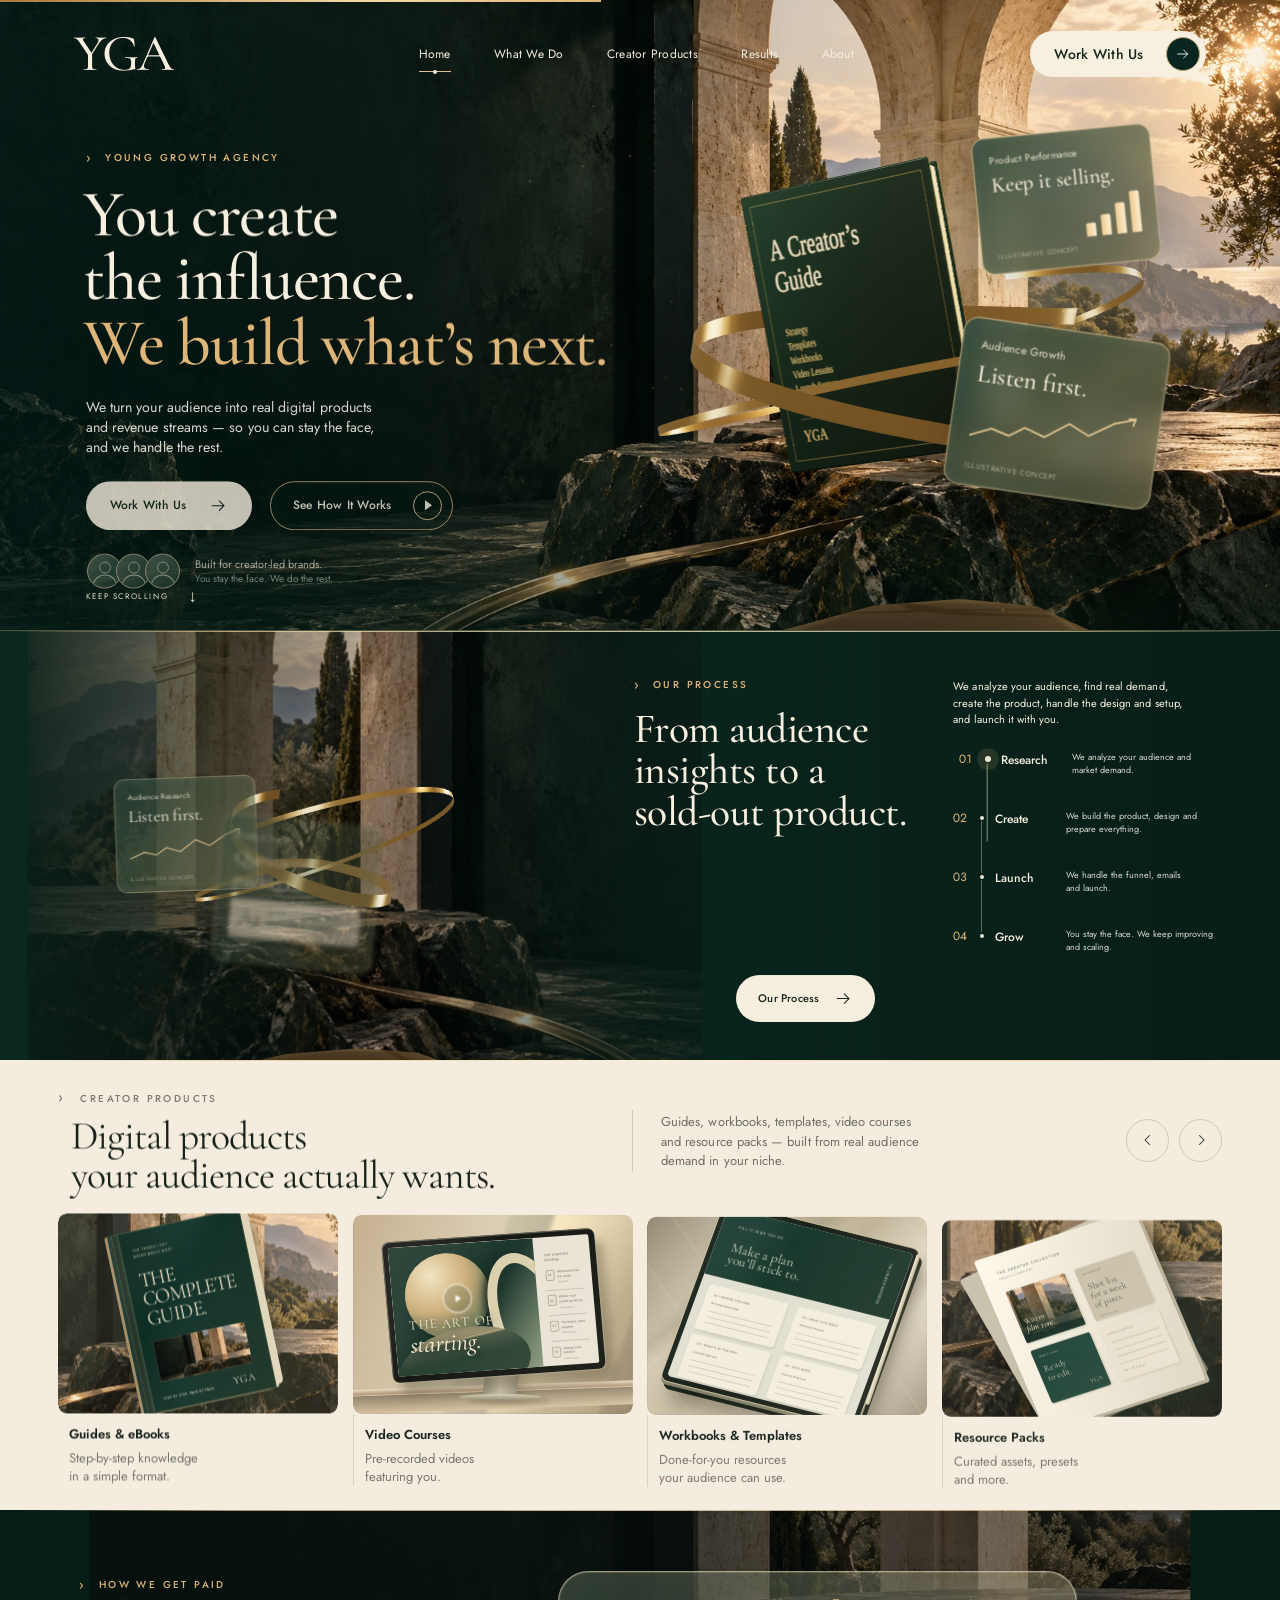
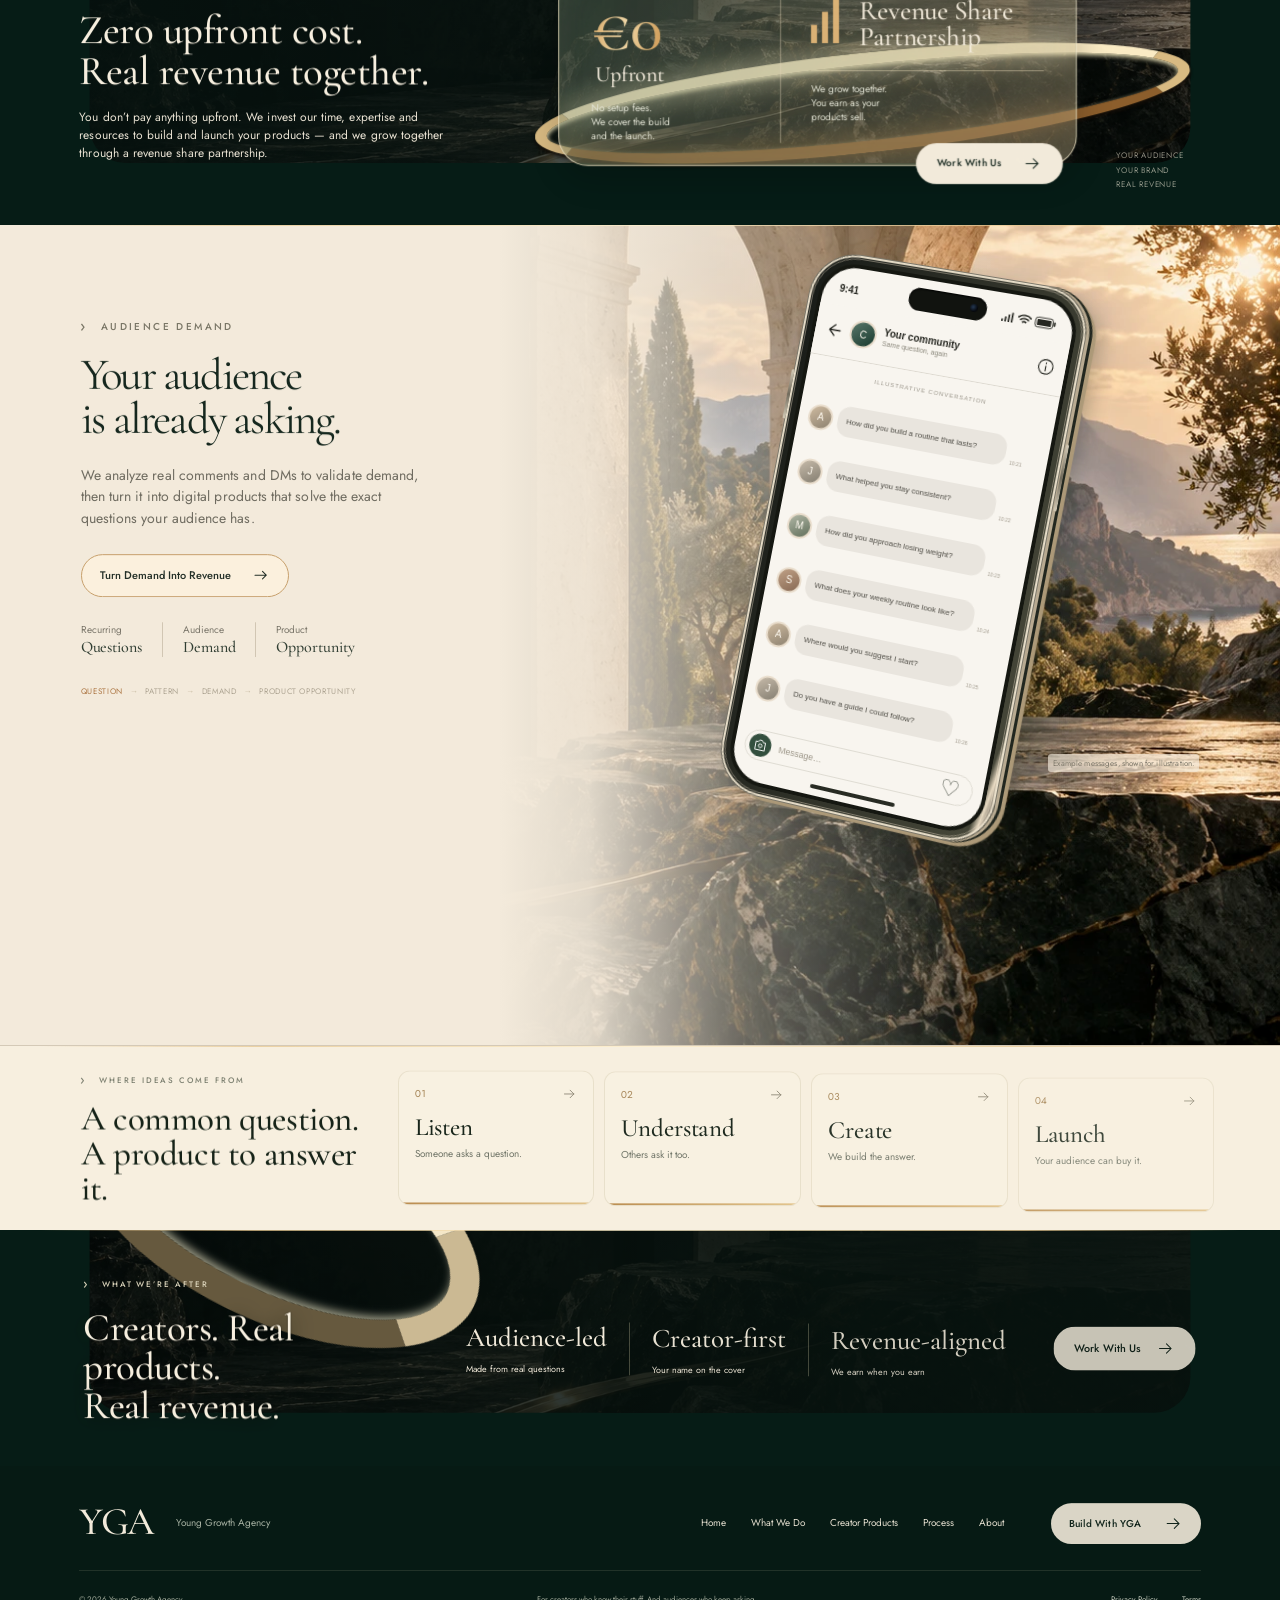
==== yga/index.html @ caaadca4 "Upgrade YGA build: 3D intro and motion, section transitions, new type, human copy Patches the client" ====
<!doctype html>
<html lang="en">
<!-- Embedded font licenses: Instrument Serif and Inter.
Copyright 2022 The Instrument Serif Project Authors (https://github.com/Instrument/instrument-serif) InstrumentSerif-Italic.ttf: Copyright 2022 The Instrument Serif Project Authors (https://github.com/Instrument/instrument-serif)

This Font Software is licensed under the SIL Open Font License, Version 1.1.
This license is copied below, and is also available with a FAQ at:
http://scripts.sil.org/OFL


-----------------------------------------------------------
SIL OPEN FONT LICENSE Version 1.1 - 26 February 2007
-----------------------------------------------------------

PREAMBLE
The goals of the Open Font License (OFL) are to stimulate worldwide
development of collaborative font projects, to support the font creation
efforts of academic and linguistic communities, and to provide a free and
open framework in which fonts may be shared and improved in partnership
with others.

The OFL allows the licensed fonts to be used, studied, modified and
redistributed freely as long as they are not sold by themselves. The
fonts, including any derivative works, can be bundled, embedded,
redistributed and/or sold with any software provided that any reserved
names are not used by derivative works. The fonts and derivatives,
however, cannot be released under any other type of license. The
requirement for fonts to remain under this license does not apply
to any document created using the fonts or their derivatives.

DEFINITIONS
"Font Software" refers to the set of files released by the Copyright
Holder(s) under this license and clearly marked as such. This may
include source files, build scripts and documentation.

"Reserved Font Name" refers to any names specified as such after the
copyright statement(s).

"Original Version" refers to the collection of Font Software components as
distributed by the Copyright Holder(s).

"Modified Version" refers to any derivative made by adding to, deleting,
or substituting -- in part or in whole -- any of the components of the
Original Version, by changing formats or by porting the Font Software to a
new environment.

"Author" refers to any designer, engineer, programmer, technical
writer or other person who contributed to the Font Software.

PERMISSION & CONDITIONS
Permission is hereby granted, free of charge, to any person obtaining
a copy of the Font Software, to use, study, copy, merge, embed, modify,
redistribute, and sell modified and unmodified copies of the Font
Software, subject to the following conditions:

1) Neither the Font Software nor any of its individual components,
in Original or Modified Versions, may be sold by itself.

2) Original or Modified Versions of the Font Software may be bundled,
redistributed and/or sold with any software, provided that each copy
contains the above copyright notice and this license. These can be
included either as stand-alone text files, human-readable headers or
in the appropriate machine-readable metadata fields within text or
binary files as long as those fields can be easily viewed by the user.

3) No Modified Version of the Font Software may use the Reserved Font
Name(s) unless explicit written permission is granted by the corresponding
Copyright Holder. This restriction only applies to the primary font name as
presented to the users.

4) The name(s) of the Copyright Holder(s) or the Author(s) of the Font
Software shall not be used to promote, endorse or advertise any
Modified Version, except to acknowledge the contribution(s) of the
Copyright Holder(s) and the Author(s) or with their explicit written
permission.

5) The Font Software, modified or unmodified, in part or in whole,
must be distributed entirely under this license, and must not be
distributed under any other license. The requirement for fonts to
remain under this license does not apply to any document created
using the Font Software.

TERMINATION
This license becomes null and void if any of the above conditions are
not met.

DISCLAIMER
THE FONT SOFTWARE IS PROVIDED "AS IS", WITHOUT WARRANTY OF ANY KIND,
EXPRESS OR IMPLIED, INCLUDING BUT NOT LIMITED TO ANY WARRANTIES OF
MERCHANTABILITY, FITNESS FOR A PARTICULAR PURPOSE AND NONINFRINGEMENT
OF COPYRIGHT, PATENT, TRADEMARK, OR OTHER RIGHT. IN NO EVENT SHALL THE
COPYRIGHT HOLDER BE LIABLE FOR ANY CLAIM, DAMAGES OR OTHER LIABILITY,
INCLUDING ANY GENERAL, SPECIAL, INDIRECT, INCIDENTAL, OR CONSEQUENTIAL
DAMAGES, WHETHER IN AN ACTION OF CONTRACT, TORT OR OTHERWISE, ARISING
FROM, OUT OF THE USE OR INABILITY TO USE THE FONT SOFTWARE OR FROM
OTHER DEALINGS IN THE FONT SOFTWARE.

Copyright 2016 The Inter Project Authors (https://github.com/rsms/inter) Inter-Italic[opsz,wght].ttf: Copyright 2016 The Inter Project Authors (https://github.com/rsms/inter)

This Font Software is licensed under the SIL Open Font License, Version 1.1.
This license is copied below, and is also available with a FAQ at:
http://scripts.sil.org/OFL


-----------------------------------------------------------
SIL OPEN FONT LICENSE Version 1.1 - 26 February 2007
-----------------------------------------------------------

PREAMBLE
The goals of the Open Font License (OFL) are to stimulate worldwide
development of collaborative font projects, to support the font creation
efforts of academic and linguistic communities, and to provide a free and
open framework in which fonts may be shared and improved in partnership
with others.

The OFL allows the licensed fonts to be used, studied, modified and
redistributed freely as long as they are not sold by themselves. The
fonts, including any derivative works, can be bundled, embedded,
redistributed and/or sold with any software provided that any reserved
names are not used by derivative works. The fonts and derivatives,
however, cannot be released under any other type of license. The
requirement for fonts to remain under this license does not apply
to any document created using the fonts or their derivatives.

DEFINITIONS
"Font Software" refers to the set of files released by the Copyright
Holder(s) under this license and clearly marked as such. This may
include source files, build scripts and documentation.

"Reserved Font Name" refers to any names specified as such after the
copyright statement(s).

"Original Version" refers to the collection of Font Software components as
distributed by the Copyright Holder(s).

"Modified Version" refers to any derivative made by adding to, deleting,
or substituting -- in part or in whole -- any of the components of the
Original Version, by changing formats or by porting the Font Software to a
new environment.

"Author" refers to any designer, engineer, programmer, technical
writer or other person who contributed to the Font Software.

PERMISSION & CONDITIONS
Permission is hereby granted, free of charge, to any person obtaining
a copy of the Font Software, to use, study, copy, merge, embed, modify,
redistribute, and sell modified and unmodified copies of the Font
Software, subject to the following conditions:

1) Neither the Font Software nor any of its individual components,
in Original or Modified Versions, may be sold by itself.

2) Original or Modified Versions of the Font Software may be bundled,
redistributed and/or sold with any software, provided that each copy
contains the above copyright notice and this license. These can be
included either as stand-alone text files, human-readable headers or
in the appropriate machine-readable metadata fields within text or
binary files as long as those fields can be easily viewed by the user.

3) No Modified Version of the Font Software may use the Reserved Font
Name(s) unless explicit written permission is granted by the corresponding
Copyright Holder. This restriction only applies to the primary font name as
presented to the users.

4) The name(s) of the Copyright Holder(s) or the Author(s) of the Font
Software shall not be used to promote, endorse or advertise any
Modified Version, except to acknowledge the contribution(s) of the
Copyright Holder(s) and the Author(s) or with their explicit written
permission.

5) The Font Software, modified or unmodified, in part or in whole,
must be distributed entirely under this license, and must not be
distributed under any other license. The requirement for fonts to
remain under this license does not apply to any document created
using the Font Software.

TERMINATION
This license becomes null and void if any of the above conditions are
not met.

DISCLAIMER
THE FONT SOFTWARE IS PROVIDED "AS IS", WITHOUT WARRANTY OF ANY KIND,
EXPRESS OR IMPLIED, INCLUDING BUT NOT LIMITED TO ANY WARRANTIES OF
MERCHANTABILITY, FITNESS FOR A PARTICULAR PURPOSE AND NONINFRINGEMENT
OF COPYRIGHT, PATENT, TRADEMARK, OR OTHER RIGHT. IN NO EVENT SHALL THE
COPYRIGHT HOLDER BE LIABLE FOR ANY CLAIM, DAMAGES OR OTHER LIABILITY,
INCLUDING ANY GENERAL, SPECIAL, INDIRECT, INCIDENTAL, OR CONSEQUENTIAL
DAMAGES, WHETHER IN AN ACTION OF CONTRACT, TORT OR OTHERWISE, ARISING
FROM, OUT OF THE USE OR INABILITY TO USE THE FONT SOFTWARE OR FROM
OTHER DEALINGS IN THE FONT SOFTWARE.

-->
<head>
<!-- Embedded font licenses: Cormorant Garamond (Copyright 2015 The Cormorant Project Authors) and Jost (Copyright 2020 The Jost Project Authors), both under the SIL Open Font License 1.1, http://scripts.sil.org/OFL -->
<meta property="og:title" content="YGA — Young Growth Agency">
<meta property="og:description" content="We turn your audience into real digital products and revenue streams — you stay the face, we handle the rest.">
<meta property="og:type" content="website">
<meta name="twitter:card" content="summary">

<meta charset="utf-8">
<meta name="viewport" content="width=device-width,initial-scale=1">
<meta name="theme-color" content="#09251f">
<meta name="description" content="Young Growth Agency — You create the influence. We build what’s next.">
<title>YGA — Young Growth Agency</title>
<link rel="icon" href="[data-uri]">
<style>:root{--yga-architecture:url("[data-uri]")}@font-face{font-family:"Instrument Serif";font-style:normal;font-display:swap;font-weight:400;src:url([data-uri]) format("woff2"),url([data-uri]) format("woff")}@font-face{font-family:"Instrument Serif";font-style:italic;font-display:swap;font-weight:400;src:url([data-uri]) format("woff2"),url([data-uri]) format("woff")}@font-face{font-family:Inter;font-style:normal;font-display:swap;font-weight:400;src:url([data-uri]) format("woff2"),url([data-uri]) format("woff")}@font-face{font-family:Inter;font-style:normal;font-display:swap;font-weight:500;src:url([data-uri]) format("woff2"),url([data-uri]) format("woff")}@font-face{font-family:Inter;font-style:normal;font-display:swap;font-weight:600;src:url([data-uri]) format("woff2"),url([data-uri]) format("woff")}html.lenis,html.lenis body{height:auto}.lenis:not(.lenis-autoToggle).lenis-stopped{overflow:clip}.lenis [data-lenis-prevent],.lenis [data-lenis-prevent-wheel],.lenis [data-lenis-prevent-touch],.lenis [data-lenis-prevent-vertical],.lenis [data-lenis-prevent-horizontal]{overscroll-behavior:contain}.lenis.lenis-smooth iframe{pointer-events:none}.lenis.lenis-autoToggle{transition-property:overflow;transition-duration:1ms;transition-behavior:allow-discrete}:root{--forest: #08261e;--forest-deep: #061c16;--cream: #f7efdf;--gold: #dfb578;--muted: #b8b8a8;--ink: #18221a;--font-editorial: "Instrument Serif", Georgia, serif;--font-body: "Inter", Arial, sans-serif;--font-serif: var(--font-editorial);--font-sans: var(--font-body);--serif: var(--font-editorial);--sans: var(--font-body)}*{box-sizing:border-box}html{scroll-behavior:smooth;scroll-padding-top:90px}body{margin:0;background:var(--forest-deep);color:var(--cream);font-family:var(--font-body);font-size:14px;-webkit-font-smoothing:antialiased}body:has(dialog[open]){overflow:hidden}button,input,textarea{font:inherit}button,a{-webkit-tap-highlight-color:transparent}button{cursor:pointer}button:disabled{cursor:default}a{color:inherit;text-decoration:none}button{color:inherit}h1,h2,h3,p{margin:0}h1,h2{font-family:var(--font-editorial);font-weight:400;letter-spacing:-.035em}h2{font-size:clamp(36px,3.2vw,53px);line-height:.96}p{line-height:1.5}svg{flex-shrink:0}::selection{background:#dfb578;color:#0a231c}:focus-visible{outline:2px solid var(--gold);outline-offset:5px}section{position:relative;scroll-margin-top:70px}main{overflow:clip}.eyebrow{display:flex;align-items:center;gap:12px;color:var(--gold);font-size:10px;line-height:1.5;letter-spacing:.21em;font-weight:500;text-transform:uppercase;margin-bottom:14px}.eyebrow:before{content:"\203a";font-size:13px}.wordmark{font-family:var(--font-editorial);font-size:52px;letter-spacing:-.07em;line-height:1}.button{display:inline-flex;align-items:center;justify-content:center;gap:22px;background:var(--cream);color:#13251c;border:1px solid transparent;border-radius:40px;font-size:12px;font-weight:500;line-height:1.2;padding:14px 23px;min-height:46px;white-space:nowrap;transition:background .25s,transform .25s,box-shadow .25s;position:relative}.button svg{transition:transform .25s}.button:hover{background:#fffbef;box-shadow:0 5px 25px #0002;transform:translateY(-2px)}.button:hover>svg{transform:translate(4px)}.button-outline{border-color:#bca174;background:#09251a44;color:var(--cream);padding:6px 10px 6px 22px}.button-outline:hover{background:#cfb98222}.button-dark{background:var(--forest);color:var(--cream)}.button-dark:hover{background:#244a37}.button-outline-dark{border-color:#526345;background:transparent;color:var(--forest)}.play-icon{width:29px;height:29px;border:1px solid #d6bd91;border-radius:50%;display:grid;place-items:center}.gold{color:var(--gold)}.muted{color:#686c61}.navigation{height:108px;padding:0 5.8%;position:fixed;top:0;left:0;right:0;z-index:30;display:flex;align-items:center;justify-content:space-between;transition:height .3s,background .3s,backdrop-filter .3s}.navigation.is-scrolled{height:76px;background:#071f19eb;backdrop-filter:blur(14px);border-bottom:1px solid #d5c6a215}.nav-links{display:flex;gap:clamp(24px,3.4vw,55px);margin-left:70px}.nav-links a{font-size:12px;position:relative;padding:12px 0}.nav-links a:after{content:"";position:absolute;height:1px;background:#dbc09a;left:0;bottom:3px;width:0;transition:width .3s}.nav-links a:hover:after,.nav-links a[aria-current]:after{width:100%}.nav-links a[aria-current]:before{content:"";height:4px;width:4px;border-radius:50%;background:var(--cream);position:absolute;bottom:1.5px;left:calc(50% - 2px);z-index:1}.nav-cta{padding:4px 5px 4px 23px;gap:22px;font-size:14px}.nav-cta svg{width:34px;height:34px;padding:8px;background:#08251f;color:#fff;border-radius:50%;border:1px solid #bca174}.menu-toggle{display:none}.hero{height:min(49vw,780px);min-height:630px;isolation:isolate}.hero-environment{position:absolute;inset:0;z-index:-2;background:var(--yga-architecture) center 54% / cover no-repeat}.hero:after{content:"";position:absolute;inset:0;background:linear-gradient(90deg,#031e19a6 0%,#061d1855 37%,transparent 62%),linear-gradient(0deg,#08251a44,transparent 25%);z-index:-1;pointer-events:none}.hero-copy{position:relative;z-index:5;padding:148px 0 0 6.7%;width:57%;pointer-events:none}.hero-copy a,.hero-copy button{pointer-events:auto}.hero h1{font-size:clamp(61px,5.35vw,90px);line-height:.89;letter-spacing:-.032em;white-space:nowrap;margin-left:-3px}.hero .eyebrow{margin-bottom:16px}.reveal-line{display:block;overflow:hidden;padding-bottom:.065em;margin-bottom:-.025em}.reveal-line>span{display:block}.hero-description{font-size:clamp(13px,1.11vw,17px);line-height:1.4;margin-top:21px;max-width:440px;color:#f3eee6}.hero-actions{display:flex;gap:18px;margin-top:22px}.creator-note{display:flex;align-items:center;gap:17px;margin-top:21px;font-size:11px;line-height:1.35}.creator-note p{line-height:1.35}.creator-note p span{color:#b6c0b5;font-size:10px}.creator-symbol{display:flex;padding-left:1px;width:92px}.creator-symbol i{display:block;position:relative;width:35px;height:35px;flex-shrink:0;border:1px solid #d2c0a3;border-radius:50%;margin-left:-6px;background:linear-gradient(140deg,#617363,#1d3a2b);overflow:hidden}.creator-symbol i:first-child{margin:0}.creator-symbol i:before{content:"";position:absolute;width:10px;height:10px;border:1px solid #c6c7b1;border-radius:50%;top:7px;left:11px}.creator-symbol i:after{content:"";position:absolute;width:22px;height:20px;border:1px solid #c6c7b1;border-radius:50%;top:20px;left:5px}.hero-scene{position:absolute;inset:35px -2% -8px 40%;z-index:2;pointer-events:none}.scene-loading{width:100%;height:100%;background:radial-gradient(ellipse at center,#d6c0910a,transparent 65%)}.scroll-cue{position:absolute;left:6.7%;bottom:22px;display:flex;align-items:center;gap:20px;font-size:8px;letter-spacing:.2em;color:#e0ddc7;z-index:6}.scroll-cue>span:last-child{font-size:17px}.process-section{min-height:430px;display:grid;grid-template-columns:52% 25% 23%;background:#09271e;isolation:isolate;padding:44px 4.8% 38px 0;border-top:1px solid #c4b48c55}.process-environment{position:absolute;inset:0 43% 0 0;background:linear-gradient(90deg,transparent 50%,#09271e),var(--yga-architecture) 85% 67% / cover;z-index:-1;transform:scaleX(-1)}.process-section:after{content:"";position:absolute;inset:0;pointer-events:none;background:linear-gradient(90deg,transparent 30%,#08221bc9 56%,#051d16 100%);z-index:-1}.process-scene{position:absolute;left:-3%;top:-20px;width:54%;height:calc(100% + 50px);pointer-events:none}.process-heading{grid-column:2;display:flex;align-items:flex-start;flex-direction:column;padding-right:20px}.process-heading h2{font-size:clamp(35px,3.25vw,53px)}.process-heading .button{margin-top:auto;margin-left:36%;font-size:11px;gap:14px;padding:13px 21px;min-height:42px}.process-detail{padding:3px 0 0 15px}.process-intro{font-size:11px;line-height:1.5;max-width:244px;margin-bottom:22px}.process-detail ol{list-style:none;padding:0;margin:0;scroll-margin-top:110px}.process-detail li{position:relative;display:grid;grid-template-columns:22px 10px 66px 1fr;gap:5px;align-items:start;min-height:59px;opacity:.65;transition:opacity .4s}.process-detail li.is-active{opacity:1}.step-number{color:var(--gold);font-size:12px;line-height:1.5}.step-dot{width:4px;height:4px;background:#e9e5d5;border-radius:50%;margin-top:7px;position:relative}.step-dot:after{content:"";position:absolute;top:5px;left:1px;width:1px;height:52px;background:#adac8d88}.process-detail li:last-child .step-dot:after{display:none}.process-detail h3{font-size:12px;font-weight:500;padding-top:1px}.process-detail li p{font-size:9px;line-height:1.5;color:#d6d9cf}.partnership{min-height:315px;display:grid;grid-template-columns:40% 49% 11%;align-items:center;padding:32px 6.2%;isolation:isolate;overflow:hidden}.partnership-environment{position:absolute;inset:0;z-index:-2;background:linear-gradient(90deg,#042019ed,#08281f99 40%,#08261e33 70%),var(--yga-architecture) center 83% / cover}.partnership-copy h2{font-size:clamp(34px,3.2vw,48px)}.partnership-copy>p:last-child{font-size:12px;line-height:1.5;max-width:365px;margin-top:16px}.partnership-visual{position:relative;padding-left:30px;perspective:1000px}.partnership-card{position:relative;display:grid;grid-template-columns:42% 58%;padding:26px 32px 22px;background:linear-gradient(125deg,#637b6766,#c6b59060);backdrop-filter:blur(14px);border:1px solid #f4e9cbcc;border-radius:30px;box-shadow:inset 0 0 30px #ead9a310,0 15px 35px #0003;transform:rotateY(0);transform-style:preserve-3d;z-index:2}.zero-fee{border-right:1px solid #ebdfbe77;padding-right:16px}.zero-fee>span{font-family:var(--font-editorial);font-size:68px;color:#e5b578;line-height:.88}.zero-fee h3{font:22px var(--font-editorial);padding:3px 0 14px 4px}.partnership-card p{font-size:10px;line-height:1.4;color:#e9eadb}.revenue-model{padding-left:30px}.revenue-title{display:flex;gap:20px;align-items:center;margin-bottom:21px}.revenue-title h3{font:27px/.95 var(--font-editorial)}.growth-bars{display:flex;gap:5px;height:39px;align-items:flex-end}.growth-bars i{width:6px;background:var(--gold)}.growth-bars i:nth-child(1){height:17px}.growth-bars i:nth-child(2){height:28px}.growth-bars i:nth-child(3){height:39px}.revenue-model hr{border:0;border-top:1px solid #eddfbc77;margin:0 0 11px}.partnership-visual>.button{position:absolute;bottom:-18px;right:14px;z-index:4;min-height:41px;font-size:10px;padding:10px 20px}.partnership-ribbon{position:absolute;left:5px;top:42%;width:120%;height:100px;border:12px solid #ddbe85;border-top-color:#fff0c8;border-bottom-color:#8f602d;border-radius:50%;transform:rotate(-6deg);box-shadow:0 3px 4px #140e08,inset 0 2px 5px #fdf3c5;z-index:1}.partnership-side-note{align-self:end;font-size:8px;line-height:1.8;letter-spacing:.1em;margin-left:39px;margin-bottom:8px;color:#f1ead7;position:relative;z-index:3}.evidence{background:var(--cream);color:#162318;padding:24px 6.3% 25px;display:grid;grid-template-columns:27% 73%;gap:15px;border-top:1px solid #d4c9b7}.evidence .eyebrow{font-size:8px;color:#7d8071;margin-bottom:10px}.evidence h2{font-size:35px}.evidence-flow{display:grid;grid-template-columns:repeat(4,1fr);gap:10px}.evidence-step{padding:15px 16px;border:1px solid #cabc9e55;border-radius:12px;background:#fffaf025}.evidence-step>span{display:flex;justify-content:space-between;color:#a38253;font-size:10px}.evidence-step svg{width:15px;height:15px;color:#817a68}.evidence-step h3{font:25px var(--font-editorial);margin:11px 0 4px}.evidence-step p{font-size:10px;color:#6d7265}.results{min-height:235px;display:flex;align-items:center;justify-content:space-between;gap:24px;padding:43px 6.5%;isolation:isolate;overflow:hidden}.results-environment{position:absolute;inset:0;z-index:-2;background:linear-gradient(90deg,#07231b50,#062017ee 65%),var(--yga-architecture) center 87% / cover}.results h2{font-size:clamp(32px,3.05vw,49px)}.results .eyebrow{font-size:8px;color:#ddd6bd}.result-pillars{display:flex;gap:0;margin-left:auto}.result-pillars p{padding:0 22px;font-size:9px;border-right:1px solid #aba78a66;white-space:nowrap}.result-pillars p:last-child{border:0}.result-pillars span{font:27px/1.1 var(--font-editorial);display:block;margin-bottom:10px}.results>.button{font-size:11px;min-height:42px;padding:12px 20px;gap:15px}.results-ribbon{position:absolute;left:13%;top:-210px;width:220px;height:440px;transform:rotate(-57deg);border:30px solid #cbb993;border-right-color:#f5e7c7;border-left-color:#66593e;border-radius:50%;z-index:-1;box-shadow:inset 4px 0 8px #fff8d699,3px 0 8px #0003}.footer{padding:35px 6.2% 20px;background:#061a14}.footer-top{display:flex;align-items:center;gap:22px;padding-bottom:28px;border-bottom:1px solid #d4caad22}.footer .wordmark{font-size:39px}.footer-top>span{font-size:10px;color:#aeb8a9}.footer nav{display:flex;gap:25px;margin-left:auto;font-size:10px}.footer nav a:hover{color:var(--gold)}.footer-cta{font-size:10px;min-height:37px;padding:10px 17px;margin-left:25px}.footer-bottom{display:flex;justify-content:space-between;align-items:center;padding-top:22px;font-size:8px;color:#9ea798}.footer-bottom>div{display:flex;gap:24px}.footer-bottom button{padding:0;border:0;background:none;font-size:8px;color:#c5cbbd}.mobile-break{display:none}.skip-link{position:fixed;left:15px;top:-70px;z-index:100;background:var(--cream);color:var(--forest);padding:15px}.skip-link:focus{top:15px}.page-intro{position:fixed;inset:0;display:flex;flex-direction:column;align-items:center;justify-content:center;background:#061e17;z-index:100;pointer-events:none;animation:intro-exit .6s .5s forwards}.page-intro span{font:70px var(--font-editorial);letter-spacing:-.065em}.page-intro i{width:80px;height:1px;background:var(--gold);margin-top:15px;transform-origin:left;animation:intro-line .7s both}@keyframes intro-line{0%{transform:scaleX(0)}to{transform:scaleX(1)}}@keyframes intro-exit{to{opacity:0;visibility:hidden}}.custom-cursor{position:fixed;left:0;top:0;z-index:90;pointer-events:none;opacity:0;transition:opacity .2s;mix-blend-mode:difference}.custom-cursor>span{position:absolute;left:-4px;top:-4px;border:1px solid #e3d6a7;width:8px;height:8px;border-radius:50%;transition:width .2s,height .2s,left .2s,top .2s}.custom-cursor[data-active=true]>span{width:35px;height:35px;left:-17px;top:-17px}.custom-cursor[data-label]:after{content:attr(data-label);font-size:8px;letter-spacing:.1em;position:absolute;left:18px;top:15px}.contact-dialog,.legal-dialog{background:var(--cream);color:#18261b;border:1px solid #b2a18b;border-radius:18px;padding:45px;width:min(620px,calc(100vw - 32px));max-height:90dvh;box-shadow:0 30px 120px #0008}.contact-dialog::backdrop,.legal-dialog::backdrop{background:#00180fcc;backdrop-filter:blur(12px)}.contact-dialog h2{font-size:64px;margin:20px 0}.contact-dialog h2 em{font-weight:400;color:#78734f}.contact-dialog .eyebrow,.legal-dialog .eyebrow{color:#8e7852;font-size:9px}.contact-dialog form>.muted{font-size:12px;margin-bottom:25px}.dialog-close{position:absolute;top:15px;right:17px;background:transparent;border:1px solid #b5b29e66;border-radius:50%;height:32px;width:32px;font-size:24px;line-height:1;color:#334a37}.contact-dialog label{display:flex;flex-direction:column;gap:8px;font-size:11px;margin-bottom:18px}.contact-dialog input,.contact-dialog textarea{width:100%;border:0;border-bottom:1px solid #b5b29e;background:#ebe6d744;border-radius:0;padding:12px 10px;color:#213b29;font-size:12px;resize:vertical}.contact-dialog input::placeholder,.contact-dialog textarea::placeholder{color:#7c7f70;font-size:11px}.form-grid{display:grid;grid-template-columns:1fr 1fr;gap:20px}.contact-dialog .form-note{font-size:9px;color:#757b6b;margin-top:12px}.brief-result>p{margin-bottom:20px}.brief-result>.muted{font-size:13px}.brief-actions{display:flex;flex-wrap:wrap;gap:12px}.text-button{border:0;border-bottom:1px solid #999;background:transparent;padding:4px 0;font-size:12px;margin-top:25px}.legal-dialog h2{font-size:45px;margin:15px 0 25px}.legal-dialog>p:not(.eyebrow){font-size:13px;line-height:1.75;margin-top:15px}@media(min-width:1650px){.hero-copy{padding-top:165px}.hero{min-height:720px}.hero h1{font-size:88px}.process-section{min-height:490px}.process-intro{font-size:13px}.process-detail li p{font-size:11px}.process-detail li{min-height:70px}.process-heading h2{font-size:58px}.partnership{min-height:370px}.partnership-copy>p:last-child{font-size:15px;max-width:410px}.partnership-card{max-width:620px}.evidence{padding-top:30px;padding-bottom:30px}}@media(max-width:1150px){.navigation{height:90px}.nav-links{margin-left:0;gap:26px}.wordmark{font-size:46px}.hero{min-height:590px}.hero-copy{padding-top:140px;width:59%}.hero h1{font-size:64px}.hero-description{font-size:13px}.hero-scene{left:39%;right:-6%}.process-section{grid-template-columns:49% 28% 23%;min-height:390px;padding-right:4%}.process-heading h2{font-size:37px}.process-heading .button{margin-left:18%}.process-detail{padding-left:5px}.process-detail li{grid-template-columns:18px 7px 51px 1fr;gap:3px;min-height:62px}.process-detail h3{font-size:10px}.process-detail li p{font-size:8px}.process-intro{font-size:10px}.process-scene{left:-4%;width:54%}.partnership{padding:30px 5%;grid-template-columns:42% 52% 6%}.partnership-card{padding:24px}.revenue-model{padding-left:20px}.revenue-title{gap:14px}.revenue-title h3{font-size:24px}.partnership-side-note{margin-left:15px;font-size:7px}.partnership-copy h2{font-size:36px}.partnership-copy>p:last-child{max-width:325px;font-size:11px}.evidence h2{font-size:30px}.result-pillars p{padding:0 13px;font-size:8px}.result-pillars span{font-size:23px}.results{padding-left:6%;padding-right:5%;gap:15px}.results h2{font-size:35px}.footer nav{gap:16px}.footer-top>span{display:none}}@media(max-width:800px){.navigation{padding:0 6%;height:80px}.navigation.is-scrolled{height:68px}.nav-links{display:none}.navigation .wordmark{font-size:43px}.nav-cta{margin-left:auto;margin-right:20px;min-height:37px;font-size:11px;padding-left:17px;gap:15px}.nav-cta svg{width:28px;height:28px;padding:6px}.menu-toggle{display:flex;flex-direction:column;justify-content:center;gap:6px;width:30px;height:35px;background:none;border:0;padding:0;z-index:2}.menu-toggle span{display:block;width:24px;height:1px;background:var(--cream);transition:transform .25s}.menu-open .menu-toggle span:first-child{transform:translateY(3.5px) rotate(45deg)}.menu-open .menu-toggle span:last-child{transform:translateY(-3.5px) rotate(-45deg)}.nav-links.is-open{display:flex;position:absolute;top:0;left:0;right:0;padding:100px 7% 35px;flex-direction:column;background:#09271ff5;backdrop-filter:blur(15px);gap:12px;box-shadow:0 25px 45px #0004}.nav-links.is-open a{font:29px var(--font-editorial);width:max-content}.navigation>.wordmark,.navigation>.nav-cta{z-index:2}.hero{min-height:790px;height:100svh;max-height:940px}.hero-copy{padding:115px 6.5% 0;width:100%}.hero h1{font-size:clamp(49px,8.4vw,68px);line-height:.91}.hero .eyebrow{font-size:8px;margin-bottom:18px}.hero-description{font-size:12px;max-width:355px;margin-top:17px}.hero-actions{margin-top:19px;gap:10px}.hero-actions .button{font-size:11px;min-height:42px;padding:11px 18px;gap:14px}.hero-actions .button-outline{padding:5px 8px 5px 16px}.hero-actions .play-icon{width:29px;height:29px}.creator-note{margin-top:17px;font-size:10px;gap:12px}.creator-symbol{width:73px}.creator-symbol i{height:29px;width:29px}.creator-symbol i:before{left:9px;top:5px;width:8px;height:8px}.creator-symbol i:after{width:19px;left:4px;top:17px}.hero-scene{inset:355px 6% -15px -8%}.hero-environment{background-position:72% center}.hero:after{background:linear-gradient(180deg,#031e19d9,#041e19bf 39%,#061d1811 75%,#08241b55)}.hero-copy{pointer-events:none}.hero-scene{z-index:1}.scroll-cue{bottom:17px;font-size:7px}.process-section{grid-template-columns:1.2fr 1fr;min-height:720px;padding:370px 6% 35px;gap:18px}.process-scene{width:100%;left:0;top:-5px;height:380px}.process-heading{grid-column:1;padding:0}.process-heading h2{font-size:37px}.process-heading .button{margin:28px 0 0;font-size:10px;min-height:38px;padding:10px 17px}.process-detail{padding:0}.process-intro{font-size:10px;margin-bottom:17px}.process-detail li{grid-template-columns:20px 8px 1fr;min-height:61px}.process-detail h3{font-size:12px}.process-detail li p{grid-column:3;font-size:9px;padding-bottom:11px}.step-dot:after{height:58px}.process-environment{inset:0 0 35%;background-position:80% 70%}.process-section:after{background:linear-gradient(180deg,transparent 20%,#08231b 57%)}.partnership{grid-template-columns:1fr;padding:35px 7% 55px;gap:32px}.partnership-copy>p:last-child{max-width:440px;font-size:12px}.partnership-copy h2{font-size:40px}.partnership-visual{padding-left:0;max-width:530px;width:100%;justify-self:center}.partnership-card{padding:26px;border-radius:24px}.partnership-side-note{display:none}.partnership-ribbon{width:115%;left:-7%;height:85px}.partnership-card p{font-size:10px}.revenue-title h3{font-size:28px}.partnership-environment{background-position:80% center}.evidence{grid-template-columns:1fr;padding:27px 6%;gap:22px}.evidence h2{font-size:35px}.evidence h2 br{display:none}.evidence-flow{gap:8px}.evidence-step{padding:11px 10px;border-radius:8px}.evidence-step h3{font-size:22px}.evidence-step p{font-size:8px}.results{min-height:330px;flex-wrap:wrap;padding:38px 7%;gap:25px;align-items:flex-start}.results h2{font-size:43px}.result-pillars{order:3;width:100%;margin:0}.result-pillars p{flex:1;min-width:0;padding:0 15px;white-space:normal}.result-pillars p:first-child{padding-left:0}.result-pillars span{font-size:24px}.results>.button{align-self:center}.results-ribbon{left:60%;top:-230px}.footer{padding:28px 6% 20px}.footer-top{flex-wrap:wrap;gap:18px}.footer-top>span{display:block;font-size:10px}.footer nav{order:4;width:100%;margin:10px 0 0;justify-content:space-between;font-size:9px}.footer-cta{margin-left:auto;font-size:9px;gap:10px;padding:8px 12px}.footer-bottom{align-items:flex-start;font-size:7px;gap:12px}.footer-bottom>span:nth-child(2){display:none}.footer-bottom>div{gap:17px}.footer-bottom button{font-size:8px}.custom-cursor{display:none}.contact-dialog,.legal-dialog{padding:32px 25px}.contact-dialog h2{font-size:54px}.contact-dialog .form-grid{grid-template-columns:1fr;gap:0}}@media(max-width:390px){.hero h1{font-size:45px}.hero-actions .button{font-size:10px;padding-left:14px;padding-right:14px}.hero-actions .button-outline{padding-right:6px;gap:10px}.process-heading h2{font-size:32px}.process-section{gap:12px}.revenue-title h3{font-size:24px}.partnership-card{padding:22px}.growth-bars{gap:4px}.growth-bars i{width:5px}.zero-fee>span{font-size:60px}.evidence-step h3{font-size:19px}.result-pillars span{font-size:21px}.footer-top>span{display:none}}@media(prefers-reduced-motion:reduce){*,*:before,*:after{animation-duration:.01ms!important;animation-iteration-count:1!important;transition-duration:.01ms!important;scroll-behavior:auto!important}.page-intro,.custom-cursor{display:none}.reveal-line>span{transform:none!important}}.creator-products{background:#f4eddf;color:#17211b;padding:27px 0 25px;position:relative;z-index:2}.products-inner{width:min(1280px,91%);margin:0 auto}.products-heading-row{display:flex;align-items:center;gap:30px;margin-bottom:18px}.products-heading-group{flex:1.25}.products-eyebrow{font:400 10px/1.5 var(--font-body),Arial,sans-serif;letter-spacing:1.7px;color:#797b70;margin:0 0 8px}.products-eyebrow>span{margin-right:10px;font-size:14px}.products-heading-group h2{font-family:var(--font-editorial),Georgia,serif;font-size:clamp(29px,3.1vw,44px);line-height:.98;font-weight:400;letter-spacing:-1px;margin:0 0 0 13px}.products-intro{border-left:1px solid #cec5b5;padding:2px 0 2px 28px;flex:1;font:400 13px/1.5 var(--font-body),Arial,sans-serif;color:#68695f}.products-controls{display:flex;gap:10px;flex-shrink:0}.products-controls button{border:1px solid #cfc7ba;border-radius:50%;background:none;width:43px;height:43px;display:grid;place-items:center;color:#26322a;cursor:pointer;transition:background .2s,border-color .2s}.products-controls button:hover{background:#e7ddcb;border-color:#998f7e}.products-controls svg{width:18px;height:18px}.products-track{display:grid;grid-template-columns:repeat(4,minmax(0,1fr));gap:15px}.product-item{min-width:0}.product-card{appearance:none;background:none;border:0;padding:0;width:100%;display:block;color:inherit;text-align:left;cursor:pointer;font:inherit}.product-art{display:block;width:100%;aspect-ratio:1.39;position:relative;overflow:hidden;border-radius:9px;isolation:isolate;background:#cfbea1;box-shadow:inset 0 0 0 1px #1f271114}.product-art>span:not(.product-art-glow),.product-art>.product-terrain{transition:transform .55s cubic-bezier(.2,.6,.25,1)}.product-card:hover .product-book{transform:translate(-50%,-50%) rotate(-12deg) rotateY(-20deg) scale(1.045)}.product-card:hover .product-monitor{transform:rotate(-5deg) skewY(1deg) scale(1.035)}.product-card:hover .product-tablet{transform:translate(-50%,-50%) rotate(20deg) skewY(-6deg) scale(1.03)}.product-card:hover .resource-sheet:not(.resource-sheet--back){transform:translate(-50%,-50%) rotate(-23deg) skewY(5deg) scale(1.04)}.product-description{display:block;padding:9px 11px 0;min-height:70px}.product-item+.product-item .product-description{border-left:1px solid #d9d0c0}.product-name{font:600 13px/1.4 var(--font-body),Arial,sans-serif;display:flex;align-items:center;justify-content:space-between}.product-summary{white-space:pre-line;display:block;font:400 13px/1.4 var(--font-body),Arial,sans-serif;color:#76766b;margin-top:3px}.product-hover-arrow{opacity:0;transform:translate(-4px,4px);transition:.25s;font-size:17px}.product-card:hover .product-hover-arrow,.product-card:focus-visible .product-hover-arrow{opacity:1;transform:none}.product-card:focus-visible,.products-controls button:focus-visible,.product-dialog button:focus-visible{outline:2px solid #9c733c;outline-offset:5px}.product-art-glow{position:absolute;inset:0;z-index:10;pointer-events:none;background:linear-gradient(125deg,#ffffff0a 30%,transparent 40%,#ebcda817 80%);mix-blend-mode:screen}.product-art--guide{background:radial-gradient(ellipse at 83% 20%,#fff6de 0%,#e9ccac 22%,transparent 55%),linear-gradient(160deg,#a4a287,#c4b190 50%,#414b38)}.product-arch{position:absolute;width:85%;height:160%;border:24px solid #c8bda3;border-radius:60% 60% 0 0;right:-48%;top:-12%;transform:rotate(-15deg);box-shadow:-5px 0 20px #28351a3d,inset 9px 0 20px #5b5d3b36}.product-terrain{position:absolute;bottom:-1%;left:0;width:100%;height:52%;filter:drop-shadow(0 -3px 2px #e3c89a4f)}.product-book{position:absolute;left:49%;top:49%;width:51%;height:91%;transform:translate(-50%,-50%) rotate(-12deg) rotateY(-20deg);perspective:600px;border-radius:2px 5px 4px 2px;background:#e8debc;box-shadow:10px 16px 12px #1521155c,-4px 0 #21382f,-7px 1px #a28d66}.product-book:before{content:"";position:absolute;inset:3px -5px 3px 4px;border-radius:2px 5px 5px 2px;background:repeating-linear-gradient(0deg,#d0c7a9 0 1px,#ece3c9 1px 2px);z-index:-1}.product-book-cover{position:absolute;inset:0 3px 0 0;display:flex;flex-direction:column;padding:12% 13% 6%;background:radial-gradient(ellipse at 70% 0,#52605073,transparent 50%),linear-gradient(105deg,#102b24,#10251f 45%,#183d30);border:1px solid #8a856055;box-shadow:inset 5px 0 2px #0005,inset 7px 0 1px #9b97734d;color:#e9dfc7}.book-eyebrow{font:3.4px/1.7 Arial,sans-serif;letter-spacing:.5px;color:#bdba99;margin-bottom:11%}.book-title{font:clamp(12px,1.65vw,23px) / .92 var(--font-editorial),Georgia,serif;letter-spacing:-.5px}.book-cover-landscape{position:relative;display:block;height:35%;margin-top:13%;overflow:hidden;background:linear-gradient(#c4d2ca,#e4ddc2 55%,#153c31 55%)}.book-cover-landscape:before,.book-cover-landscape:after{content:"";position:absolute;width:63%;height:90%;background:linear-gradient(125deg,#c1b891,#384d38 25%,#102d26 60%);clip-path:polygon(0 0,48% 18%,70% 64%,100% 100%,0 100%);bottom:0}.book-cover-landscape:after{right:-4%;transform:scaleX(-1);width:57%;height:72%;background:linear-gradient(125deg,#bba783,#26372a 25%,#071e18 60%)}.book-bottom{display:flex;align-items:flex-end;justify-content:space-between;gap:5px;margin-top:auto;padding-top:7%;font:3px/1.2 Arial,sans-serif;letter-spacing:.4px}.book-bottom b{font:11px var(--font-editorial),Georgia,serif;font-weight:400}.product-art--course{background:linear-gradient(110deg,#c2aa89,#ddd0b5 46%,#917f63)}.course-window{position:absolute;right:0;top:0;width:40%;height:100%;background:linear-gradient(110deg,#fce9c0,#e8d1a044 70%);filter:blur(2px);transform:skew(-19deg);box-shadow:-45px 0 #5f675426}.course-desk{position:absolute;bottom:0;width:100%;height:12%;background:linear-gradient(#eddbc0,#af977b 20%,#d4bc98 26%,#8e8168 29%,#d6bf9d);transform:skewY(-2deg);transform-origin:left}.product-monitor{position:absolute;z-index:3;left:12%;top:11%;width:76%;height:70%;transform:rotate(-5deg) skewY(1deg);padding:6px;border-radius:7px;background:linear-gradient(120deg,#1a1b16,#070b08);box-shadow:8px 12px 10px #51483366,1px 1px #d4d0ba,inset 1px 1px #b7b3a079}.monitor-screen{display:flex;overflow:hidden;position:relative;width:100%;height:100%;border-radius:2px;background:#e9e3d6}.course-video{display:block;width:72%;position:relative;overflow:hidden;background:linear-gradient(125deg,#243b30,#173229 60%,#8a997c)}.video-art-orb{position:absolute;left:9%;top:7%;width:59%;aspect-ratio:1;border-radius:50%;background:radial-gradient(circle at 32% 26%,#f1e4bd,#ccad78 42%,#637356 79%);box-shadow:10px 10px 15px #0c1f1844}.video-art-arch{position:absolute;width:52%;height:105%;border:10px solid #dbd0ac;border-radius:55% 55% 0 0;right:-20%;top:9%;transform:rotate(-15deg);box-shadow:-4px 0 8px #15231c}.video-art-podium{position:absolute;left:0;bottom:-25%;width:93%;height:59%;border-radius:50%;background:linear-gradient(#938b6b 0 13%,#b4a17b 14%,#455341 17%,#253e2e 40%);transform:rotate(-10deg)}.course-caption{position:absolute;left:10%;bottom:14%;color:#efe8cf;font:clamp(9px,1.05vw,15px) / 1 var(--font-editorial),Georgia,serif;letter-spacing:1px;text-shadow:1px 1px 7px #142018}.course-caption em{font-size:1.8em;letter-spacing:0}.product-play{position:absolute;display:grid;place-items:center;left:45%;top:43%;width:29px;height:29px;box-sizing:border-box;border:1px solid #f8f1df;border-radius:50%;color:#fffdf3;transform:translate(-50%,-50%);background:#20362932;backdrop-filter:blur(3px)}.product-play svg{width:15px;height:15px}.course-sidebar{width:28%;display:block;padding:8% 4% 4% 5%;color:#666252}.course-brand{display:block;font:3.3px/1.4 Arial,sans-serif;letter-spacing:.2px;margin-bottom:20%}.course-lesson{display:flex;gap:3px;font:3.1px/1.5 Arial,sans-serif;border-bottom:1px solid #c7c0ad;padding-bottom:13%;margin-bottom:12%}.course-lesson i{font-style:normal;display:grid;place-items:center;border:1px solid #b2ab96;border-radius:2px;min-width:9px;height:11px;background:#e6e0cf}.course-lesson small{display:block;font-size:2.5px;opacity:.65;margin-top:2px}.monitor-neck{position:absolute;left:47%;bottom:9%;width:12%;height:20%;background:linear-gradient(90deg,#938f77,#c8c1a6 50%,#9b947d);transform:skew(-8deg);box-shadow:7px 1px 8px #514e3440}.monitor-foot{position:absolute;left:38%;bottom:7%;width:29%;height:3%;background:linear-gradient(#dbd2b3,#8b8972);border-radius:50%;box-shadow:9px 4px 4px #51472c55}.product-art--workbook{background:linear-gradient(135deg,#887c67,#dfd4bd 25%,#b8aa8e 49%,#e4dbc9 76%,#9b917b)}.workbook-fabric{position:absolute;inset:-40%;background:repeating-linear-gradient(66deg,transparent 0 22px,#f9eed11a 23px 24px,transparent 25px 48px),linear-gradient(155deg,transparent 20%,#554f3340 40%,transparent 43%,#fff7e340 55%,transparent 65%);transform:rotate(-10deg)}.product-tablet{position:absolute;left:51%;top:50%;width:72%;height:95%;transform:translate(-50%,-50%) rotate(20deg) skewY(-6deg);padding:5px;background:#111a14;border:1px solid #cabf9e;border-radius:8px;box-shadow:1px 3px #7d7b64,5px 7px #111912,14px 18px 16px #4f493870;z-index:2}.tablet-screen{display:block;height:100%;border-radius:4px;overflow:hidden;background:#dfded0}.tablet-header{display:flex;flex-direction:column;position:relative;height:39%;padding:8% 9%;box-sizing:border-box;background:linear-gradient(120deg,#14372d,#0e2b21);color:#d8dac4}.tablet-header>span{font:3.3px Arial,sans-serif;letter-spacing:.6px}.tablet-header>b{font:clamp(8px,1.04vw,14px) / .95 var(--font-editorial),Georgia,serif;font-weight:400;margin-top:8%}.tablet-header>i{position:absolute;right:8%;bottom:17%;font:2.8px Arial,sans-serif;letter-spacing:.3px;writing-mode:vertical-rl;font-style:normal}.worksheet-grid{display:grid;grid-template-columns:1fr 1fr;gap:6%;padding:5%;height:61%;box-sizing:border-box}.worksheet{padding:9%;background:#f3eddd;box-shadow:1px 2px 2px #6e675026;border-radius:3px;font:3px/1.6 Arial,sans-serif;color:#6b6958;display:flex;flex-direction:column}.worksheet>b{font-size:3.2px;font-weight:500;margin-bottom:7%;letter-spacing:.2px}.worksheet>span{font-size:2.8px;line-height:1.2}.worksheet>i{display:block;width:100%;border-bottom:1px solid #d5ceba;margin-top:8%}.tablet-pencil{position:absolute;left:87%;top:18%;width:4px;height:79%;border-radius:8px;background:linear-gradient(90deg,#f9f0d8,#b6ac93);transform:rotate(19deg);box-shadow:5px 4px 5px #7569504d;z-index:3}.product-art--resources{background:linear-gradient(155deg,#182921,#4e5340 30%,#988467 32%,#334333 35%,#152c22 60%,#746e54)}.product-art--resources>.product-terrain{height:110%;bottom:-20%;transform:rotate(180deg)}.resource-sheet{position:absolute;left:53%;top:52%;width:60%;height:92%;background:linear-gradient(110deg,#fffaeb,#dcd5c0);transform:translate(-50%,-50%) rotate(-23deg) skewY(5deg);border-radius:3px;box-shadow:3px 3px #b5ad93,10px 13px 12px #07171077;z-index:2;padding:6%;box-sizing:border-box}.resource-sheet--back{transform:translate(-50%,-50%) rotate(-30deg) skewY(5deg);background:#c4bea8;left:50%;top:54%;z-index:1}.resource-sheet-heading{font:3.5px/1.5 Arial,sans-serif;letter-spacing:.8px;color:#324439;display:block;margin-bottom:8%;white-space:nowrap}.resource-sheet-heading>span{font-size:2.5px;letter-spacing:.3px;display:block;margin-top:2px;opacity:.65}.resource-grid{display:grid;grid-template-columns:1fr 1fr;grid-template-rows:1fr 1fr;gap:7%;height:80%}.resource-tile{overflow:hidden;position:relative;display:flex;flex-direction:column;padding:10%;box-sizing:border-box;box-shadow:1px 1px 2px #54513d30;border-radius:2px}.resource-tile--photo{background:linear-gradient(130deg,#cbd1b8 0 20%,#6e7d5a 45%,#1b3c2b 49%,#173128 70%);color:#f9edcb;font:clamp(4px,.68vw,10px) / 1 var(--font-editorial),Georgia,serif;padding-top:48%}.resource-tile--photo>i{position:absolute;top:8%;right:8%;width:21%;aspect-ratio:1;border-radius:50%;background:#e4cba1}.resource-tile--photo em{font-weight:400}.resource-tile--cream{background:#c7bfa7;color:#495346}.resource-tile small{font:2.2px/1.5 Arial,sans-serif;letter-spacing:.2px;margin-bottom:15%}.resource-tile--cream>b{font:clamp(4px,.72vw,10px) / 1.05 var(--font-editorial),Georgia,serif;font-weight:400}.resource-tile--cream>i{border-bottom:1px solid #a69e85;width:40%;margin-top:12%}.resource-tile--dark{background:#153d31;color:#ddd4b7}.resource-tile--dark>b{font:clamp(4px,.7vw,10px) / 1.05 var(--font-editorial),Georgia,serif;font-weight:400}.resource-tile--dark>i{font:6px var(--font-editorial),Georgia,serif;margin-top:auto;align-self:flex-end}.resource-tile--notes{background:#e8e1cd;color:#727361}.resource-tile--notes>i{border-bottom:1px solid #c8c2ad;margin-bottom:13%}.resource-tile--notes>b{font:3px/1.3 var(--font-editorial),Georgia,serif;font-weight:400;margin-top:auto}.product-dialog{width:min(830px,calc(100vw - 32px));padding:0;border:1px solid #c5bba4;border-radius:15px;background:#f4eddf;color:#162f25;max-height:88dvh;overflow:auto;box-shadow:0 25px 90px #0005}.product-dialog::backdrop{background:#00130fde;backdrop-filter:blur(7px)}.product-dialog-content{position:relative;display:grid;grid-template-columns:1fr 1.1fr;align-items:stretch}.product-dialog-content>.product-art{border-radius:14px 0 0 14px;aspect-ratio:auto;height:100%;min-height:420px}.product-dialog-close{position:absolute;right:12px;top:12px;z-index:20;border:1px solid #cbc0a8;width:32px;height:32px;border-radius:50%;background:#f4eddf;color:#1c382b;font-size:23px;line-height:1;cursor:pointer}.product-dialog-copy{padding:44px 32px 34px}.product-dialog-copy>h2{font:400 39px/1 var(--font-editorial),Georgia,serif;letter-spacing:-.7px;margin:9px 0 20px}.product-dialog-copy>h3{font:500 15px/1.4 var(--font-body),Arial,sans-serif;margin:0 0 12px}.product-dialog-copy>p:not(.products-eyebrow){font:400 13px/1.7 var(--font-body),Arial,sans-serif;color:#686b5f}.product-dialog-copy>ul{padding:0;list-style:none;margin:22px 0;font:400 12px/1.6 var(--font-body),Arial,sans-serif;color:#565f50}.product-dialog-copy li{padding:6px 0;border-bottom:1px solid #dcd3c0}.product-dialog-copy li:before{content:"";display:inline-block;width:4px;height:4px;border-radius:50%;margin:0 11px 2px 1px;background:#9c733c}.product-detail-cta{display:flex;width:100%;justify-content:space-between;align-items:center;border:0;border-radius:28px;background:#183c2d;color:#f7efda;padding:13px 18px;cursor:pointer;font:500 13px var(--font-body),Arial,sans-serif;transition:background .2s}.product-detail-cta:hover{background:#2c503e}.product-dialog .book-title{font-size:32px}.product-dialog .book-eyebrow{font-size:6px}.product-dialog .book-bottom{font-size:5px}.product-dialog .book-bottom b{font-size:18px}.product-dialog .course-caption{font-size:22px}.product-dialog .tablet-header>b{font-size:25px}.product-dialog .tablet-header>span{font-size:5px}.product-dialog .tablet-header>i{font-size:4px}.product-dialog .worksheet>b{font-size:5px}.product-dialog .worksheet>span{font-size:4px}.product-dialog .resource-tile--photo,.product-dialog .resource-tile--cream>b,.product-dialog .resource-tile--dark>b{font-size:17px}.product-dialog .resource-sheet-heading{font-size:5px}.product-dialog .resource-sheet-heading>span{font-size:4px}.product-dialog .resource-tile small{font-size:4px}.product-dialog .resource-tile--notes>b{font-size:6px}@media(min-width:1600px){.creator-products{padding:35px 0}.products-heading-row{margin-bottom:22px}.product-name,.product-summary{font-size:14px}.product-art{aspect-ratio:1.38}}@media(max-width:1000px){.products-heading-row{gap:20px}.products-intro{font-size:11px;padding-left:20px}.products-heading-group h2{font-size:35px}.products-controls button{width:36px;height:36px}.product-name,.product-summary{font-size:11px}.product-description{padding:8px 7px 0}.products-track{gap:12px}.products-desktop-break{display:none}}@media(max-width:700px){.creator-products{padding:30px 0 23px}.products-inner{width:90%}.products-heading-row{display:grid;grid-template-columns:1fr auto;gap:14px;margin-bottom:20px}.products-heading-group{grid-column:1/-1}.products-heading-group h2{font-size:38px;margin-left:0;letter-spacing:-.7px}.products-eyebrow{font-size:9px;margin-bottom:10px}.products-intro{grid-row:2;grid-column:1;border:0;padding:0;margin:0;font-size:12px;max-width:310px}.products-controls{grid-row:2;grid-column:2;gap:7px;align-self:end}.products-controls button{width:34px;height:34px}.products-track{display:flex;gap:14px;overflow-x:auto;scroll-snap-type:x mandatory;scrollbar-width:none;margin-right:-5.55%;padding-right:5.55%;padding-bottom:5px}.products-track::-webkit-scrollbar{display:none}.product-item{flex:0 0 75%;scroll-snap-align:start}.product-art{aspect-ratio:1.35;border-radius:8px}.product-name{font-size:13px}.product-summary{font-size:12px}.product-description{padding:11px 2px 0}.product-item+.product-item .product-description{border:0}.product-hover-arrow{opacity:1;transform:none}.book-title{font-size:25px}.book-eyebrow{font-size:4.5px}.book-bottom{font-size:3.7px}.book-bottom b{font-size:13px}.course-caption{font-size:16px}.tablet-header>b{font-size:18px}.tablet-header>span{font-size:4px}.tablet-header>i{font-size:3.4px}.worksheet>b{font-size:4px}.worksheet>span{font-size:3.5px}.resource-tile--photo,.resource-tile--cream>b,.resource-tile--dark>b{font-size:11px}.resource-sheet-heading{font-size:4.3px}.resource-sheet-heading>span{font-size:3px}.resource-tile small{font-size:2.8px}.resource-tile--notes>b{font-size:4px}.product-dialog-content{grid-template-columns:1fr}.product-dialog-content>.product-art{height:220px;min-height:0;width:100%;border-radius:14px 14px 0 0}.product-dialog-copy{padding:26px}.product-dialog-content>.product-art .product-book{width:32%;height:95%}.product-dialog-content>.product-art .product-tablet{width:49%;height:96%}.product-dialog-content>.product-art .resource-sheet{width:41%;height:91%}.product-dialog-content>.product-art .product-monitor{width:65%;left:18%}.product-dialog .book-title{font-size:21px}.product-dialog .book-eyebrow{font-size:4px}.product-dialog .book-bottom{font-size:3px}.product-dialog .resource-tile--photo,.product-dialog .resource-tile--cream>b,.product-dialog .resource-tile--dark>b{font-size:10px}}@media(prefers-reduced-motion:reduce){.product-art>span:not(.product-art-glow),.product-art>.product-terrain,.product-hover-arrow,.products-controls button{transition:none}.products-track{scroll-behavior:auto}}@media(hover:hover)and (prefers-reduced-motion:no-preference){.product-card>.product-art{transform:perspective(700px) rotateX(var(--product-tilt-x, 0deg)) rotateY(var(--product-tilt-y, 0deg));transition:transform .2s ease-out}}.product-art--guide{background:linear-gradient(120deg,#cbb48822,#f4d5a516),var(--yga-architecture) 88% 75% / auto 145% no-repeat}.product-book-cover{background:linear-gradient(105deg,#07271de8,#12352cee 45%,#0f2d22df),var(--yga-architecture) 9% 30% / auto 200%}.book-cover-landscape{background:var(--yga-architecture) 95% 63% / auto 180% no-repeat;box-shadow:inset 0 0 0 1px #f0e6c822}.book-cover-landscape:before,.book-cover-landscape:after{display:none}.product-art--resources{background:linear-gradient(140deg,#f8daa318,#06211722),var(--yga-architecture) 83% 97% / auto 220% no-repeat}.resource-tile--photo{background:linear-gradient(0deg,#0c2b22dd,transparent 90%),var(--yga-architecture) 93% 54% / auto 170% no-repeat}.resource-tile--photo>i{display:none}.demand-section{position:relative;isolation:isolate;background:#f3eadb;color:#15271e;overflow:hidden;min-height:560px}.demand-inner{position:relative;max-width:1440px;margin:auto;padding:68px 6.3%;display:grid;grid-template-columns:1fr 1fr;min-height:560px;align-items:center;gap:42px}.demand-arch{position:absolute;z-index:-1;inset:0;background:linear-gradient(90deg,#f3eadb 0% 39%,#f3eadbea 46%,#f3eadb70 58%,#f3eadb00 78%),var(--yga-architecture) center right/cover no-repeat}.demand-copy{position:relative;z-index:3;max-width:485px}.demand-eyebrow{font-family:var(--font-sans, Arial, sans-serif);text-transform:uppercase;letter-spacing:2.1px;font-size:10px;color:#787565;margin:0 0 15px;display:flex;gap:13px;align-items:center}.demand-eyebrow>span{font-size:15px}.demand-copy h2{font-family:var(--font-serif, Georgia, serif);font-size:clamp(34px,3.5vw,52px);font-weight:400;letter-spacing:-1.8px;line-height:.98;margin:0 0 23px}.demand-description{font-family:var(--font-sans, Arial, sans-serif);font-size:14px;line-height:1.55;color:#676459;max-width:350px;margin:0 0 24px}.demand-cta{display:inline-flex;align-items:center;justify-content:center;gap:21px;border:1px solid #c49b65;border-radius:30px;background:#fff4dfb5;color:#17241d;min-height:43px;padding:11px 18px;font:500 11px var(--font-sans, Arial, sans-serif);cursor:pointer;transition:background .2s,transform .2s}.demand-cta:hover{background:#fff7e8;transform:translateY(-2px)}.demand-cta:focus-visible,.demand-chat-viewport:focus-visible{outline:2px solid #8a622c;outline-offset:5px}.demand-signals{display:flex;gap:20px;margin-top:25px;font:10px/1.5 var(--font-sans, Arial, sans-serif);color:#747064}.demand-signals>span+span{border-left:1px solid #cfc4b1;padding-left:20px}.demand-signals strong{font-family:var(--font-serif, Georgia, serif);font-size:16px;line-height:1.3;color:#253429;font-weight:400}.demand-progression{display:flex;align-items:center;gap:7px;font:8px var(--font-sans, Arial, sans-serif);text-transform:uppercase;letter-spacing:.65px;margin-top:28px;color:#aaa18f;white-space:nowrap}.demand-stage:first-child{color:#aa723e}.demand-progression>span:not(.demand-stage){color:#c5b99f}.demand-visual{position:relative;height:425px;perspective:1300px}.demand-device-shadow{position:absolute;left:21%;bottom:-25px;width:300px;height:80px;background:#33351b55;filter:blur(26px);border-radius:50%;transform:rotate(12deg)}.demand-phone{position:absolute;left:18%;top:-28px;width:285px;height:558px;background:linear-gradient(100deg,#b1a18a,#e8d7bb,#555047,#191c18 3%,#454638 94%,#e7d9c1,#6e675b,#c3bba8);border:1px solid #7c786b;box-shadow:3px 0 #b8aa91,6px 0 #22271f,10px 3px 1px #ac9978,15px 8px 20px #1f251b44,inset 0 0 1px 2px #ebe1cc;transform:rotate(11deg) rotateY(-9deg);border-radius:47px;padding:9px;transform-style:preserve-3d}.demand-phone:after{position:absolute;inset:3px;border-radius:44px;border:1px solid #f2e4ce66;content:"";pointer-events:none}.demand-phone-button{position:absolute;left:-3px;top:125px;height:51px;width:3px;border-radius:2px;background:linear-gradient(#d4cbb7,#716b5c,#d4cbb7)}.demand-phone-button--power{left:auto;right:-5px;top:150px;height:67px}.demand-phone-screen{position:relative;height:100%;border:4px solid #151711;border-radius:38px;background:#f8f5ef;overflow:hidden;color:#252620;font-family:Arial,sans-serif}.demand-status{height:40px;position:relative;display:flex;align-items:center;justify-content:space-between;padding:5px 17px 0;font-size:10px;font-weight:700}.demand-island{position:absolute;left:50%;top:9px;transform:translate(-50%);width:80px;height:23px;background:#11130f;border-radius:15px;box-shadow:inset 0 1px 2px #000}.demand-island:after{content:"";position:absolute;right:9px;top:7px;width:8px;height:8px;background:radial-gradient(circle at 38% 38%,#253953,#06080d 65%);border-radius:50%}.demand-status-icons{display:flex;align-items:center;gap:3px}.demand-chat-header{display:flex;align-items:center;gap:7px;padding:11px 10px 13px;border-bottom:1px solid #ddd9d0;background:#f8f5ef;position:relative;z-index:2}.demand-chat-name{font-size:10px;font-weight:600;flex:1}.demand-chat-name small{display:block;font-size:7px;font-weight:400;line-height:1.7;color:#8b887c}.demand-avatar{flex-shrink:0;display:flex;align-items:center;justify-content:center;width:26px;height:26px;background:linear-gradient(145deg,#cfbba0,#8c8170);color:#fffaf0;border:2px solid #e8dccb;border-radius:50%;font-size:10px;font-weight:500}.demand-avatar--profile{width:28px;height:28px;background:linear-gradient(140deg,#59776a,#18392d)}.demand-avatar--1{background:linear-gradient(145deg,#c7bbaa,#837d70)}.demand-avatar--2{background:linear-gradient(145deg,#b2b8a7,#606e5a)}.demand-avatar--3{background:linear-gradient(145deg,#c1a287,#866853)}.demand-chat-viewport{height:361px;overflow:auto;scrollbar-width:none;overscroll-behavior:contain;position:relative}.demand-chat-viewport::-webkit-scrollbar{display:none}.demand-message-list{padding:0 10px 22px;will-change:transform}.demand-chat-date{font-size:6px;letter-spacing:1px;color:#989388;text-align:center;margin:13px 0 20px}.demand-message{display:flex;align-items:center;gap:5px;margin-bottom:17px;min-height:39px}.demand-message p{margin:0;padding:10px 9px;background:#e9e5de;border-radius:13px;color:#514f48;font-size:8px;line-height:1.4;max-width:174px;flex:1}.demand-message time{font-size:5px;color:#a29b8e;align-self:flex-end;margin-bottom:6px}.demand-message-insight{text-align:center;display:grid;gap:7px;color:#657669;font-size:9px;line-height:1.4;padding:12px 8px 7px}.demand-message-insight strong{font-weight:500;color:#324d3c}.demand-chat-input{position:absolute;bottom:22px;left:10px;right:10px;height:31px;border:1px solid #dfdcd3;border-radius:20px;display:flex;align-items:center;gap:8px;padding:4px;background:#f8f5ef;font-size:9px;color:#9b9587}.demand-chat-input>span:last-child{margin-left:auto;margin-right:8px;font-size:22px;color:#555a50}.demand-input-camera{border-radius:50%;background:#334f3e;width:23px;height:23px;display:flex;align-items:center;justify-content:center;color:#fff}.demand-home-bar{position:absolute;bottom:7px;left:50%;width:88px;height:4px;transform:translate(-50%);background:#282b23;border-radius:10px}.demand-floating-question{position:absolute;z-index:4;left:0;bottom:84px;border:1px solid #e1d7c5;padding:15px 19px;background:#fffaf0;box-shadow:0 8px 25px #283a2415;color:#5e5c50;font:11px var(--font-sans, Arial, sans-serif);border-radius:16px;opacity:0;pointer-events:none}.demand-floating-question--two{left:42px;bottom:31px}.demand-validation{position:absolute;z-index:5;left:-38px;right:25px;bottom:-4px;background:linear-gradient(120deg,#183c2fea,#0a281df5);backdrop-filter:blur(14px);border:1px solid #a8a486;border-radius:15px;padding:20px;display:flex;gap:14px;align-items:center;color:#f5ecdb;box-shadow:0 12px 35px #0c25192b;opacity:0}.demand-validation-icon{display:flex;align-items:center;justify-content:center;border:1px solid #bba675;border-radius:50%;width:35px;height:35px;flex-shrink:0;color:#dabb83}.demand-validation small{display:block;font:7px var(--font-sans, Arial, sans-serif);letter-spacing:1.4px;text-transform:uppercase;color:#c9b788;margin-bottom:7px}.demand-validation strong{display:block;font:20px var(--font-serif, Georgia, serif);letter-spacing:-.4px;font-weight:400}.demand-validation p{font:8px/1.5 var(--font-sans, Arial, sans-serif);color:#c1c6b8;margin:7px 0 0}.demand-visual-caption{position:absolute;right:0;bottom:-54px;color:#7e796b;font:8px var(--font-sans, Arial, sans-serif);letter-spacing:.15px;z-index:3;background:#f3eadba8;padding:3px 5px;border-radius:3px}@media(prefers-reduced-motion:no-preference){.demand-chat-viewport{overflow:hidden;touch-action:pan-y}}@media(min-width:1450px){.demand-phone{left:25%}.demand-validation{left:0;right:55px}}@media(max-width:1100px)and (min-width:900px){.demand-inner{padding-left:5%;padding-right:5%;gap:18px}.demand-phone{left:12%}.demand-validation{left:-15px;right:-8px}.demand-progression{font-size:7px;letter-spacing:.2px;gap:5px}}@media(max-width:899px){.demand-inner{grid-template-columns:1fr;padding:55px 7% 35px;gap:35px;min-height:0}.demand-section{min-height:0}.demand-copy{max-width:540px}.demand-copy h2{font-size:45px}.demand-description{max-width:390px}.demand-visual{height:520px;max-width:440px;width:100%;margin:0 auto}.demand-phone{top:8px;left:calc(50% - 140px);transform:rotate(9deg);height:520px;width:266px;border-radius:43px}.demand-phone-screen{border-radius:34px}.demand-chat-viewport{height:325px}.demand-arch{background:linear-gradient(180deg,#f3eadb 0% 38%,#f3eadbe6 48%,#f3eadb30 73%,#f3eadb15),var(--yga-architecture) 77% 100% / auto 75% no-repeat}.demand-validation{opacity:1;left:-3px;right:-3px;bottom:2px;padding:16px}.demand-validation strong{font-size:21px}.demand-visual-caption{bottom:-25px;right:5px}.demand-progression{font-size:8px}.demand-message-list{will-change:auto}.demand-device-shadow{left:25%;width:220px}.demand-signals{margin-top:24px}}@media(max-width:390px){.demand-copy h2{font-size:39px}.demand-progression{font-size:6.5px;gap:5px;letter-spacing:.3px}.demand-signals{gap:15px}.demand-signals>span+span{padding-left:15px}.demand-validation{gap:9px;padding:14px}.demand-validation strong{font-size:18px}.demand-validation small{font-size:6px;letter-spacing:1px}.demand-validation p{font-size:7px}.demand-phone{left:calc(50% - 138px)}}@media(prefers-reduced-motion:reduce){.demand-validation{opacity:1}.demand-cta{transition:none}.demand-message-list{will-change:auto}.demand-chat-viewport{overflow:auto}.demand-progression .demand-stage{color:#aa723e}}@media(min-width:900px)and (prefers-reduced-motion:no-preference){.demand-section{min-height:820px;overflow:clip}.demand-inner{position:sticky;top:76px}.demand-validation{right:auto;width:calc(100% - 30px);max-width:420px}}
</style>
<style id="yga-upgrade">
@font-face{font-family:"Cormorant Garamond";font-style:normal;font-weight:300 700;font-display:swap;src:url([data-uri]) format("woff2")}
@font-face{font-family:"Cormorant Garamond";font-style:italic;font-weight:300 700;font-display:swap;src:url([data-uri]) format("woff2")}
@font-face{font-family:"Jost";font-style:normal;font-weight:100 900;font-display:swap;src:url([data-uri]) format("woff2")}
/* ==========================================================================
   YGA upgrade layer — loaded after the original stylesheet.
   Typography, surfaces, background motion and section transitions.
   Animation that is driven by scroll lives in upgrade.js; this file holds
   the static states, keyframes and reduced-motion fallbacks.
   ========================================================================== */

:root {
  --font-editorial: "Cormorant Garamond", "Cormorant", Georgia, serif;
  --font-body: "Jost", "Helvetica Neue", Arial, sans-serif;
  --ease-out-expo: cubic-bezier(.16, 1, .3, 1);
  --ease-in-out-quint: cubic-bezier(.83, 0, .17, 1);
  --gold-hi: #f3d9a6;
  --gold-lo: #a9793d;
}

/* ---------- Typography: a classic, wider serif and a geometric sans ---------- */
body { font-size: 14.5px; font-feature-settings: "kern", "liga"; text-rendering: optimizeLegibility; }
h1, h2, h3 { font-weight: 500; text-wrap: balance; }
h2 { letter-spacing: -.012em; line-height: 1; }
p { text-wrap: pretty; }
.hero h1 { font-size: clamp(58px, 5.15vw, 88px); line-height: .93; letter-spacing: -.018em; font-weight: 500; }
.hero h1 .gold > span { color: var(--gold); font-style: normal; }
.reveal-line { padding-bottom: .1em; margin-bottom: -.06em; }
.wordmark { font-weight: 500; letter-spacing: -.04em; }
.page-intro span { font-weight: 500; letter-spacing: -.03em; }
.eyebrow, .products-eyebrow, .demand-eyebrow { letter-spacing: .24em; font-weight: 500; }
.zero-fee > span { font-weight: 500; letter-spacing: -.02em; }
.zero-fee h3, .revenue-title h3, .evidence-step h3, .result-pillars span,
.process-detail h3, .demand-signals strong { font-weight: 500; letter-spacing: -.005em; }
.result-pillars span { letter-spacing: 0; }
.hero-description, .process-intro, .products-intro, .partnership-copy > p:last-child,
.demand-description { letter-spacing: .005em; }
.button { letter-spacing: .02em; font-weight: 500; }
.nav-links a { letter-spacing: .02em; }
.contact-dialog h2 em, .course-caption em { font-style: italic; }
/* Tabular figures where numbers sit in columns */
.step-number, .evidence-step > span, .demand-message time { font-variant-numeric: tabular-nums; }

/* ---------- Grain: breaks the digital flatness of the gradients ---------- */
.yga-grain {
  position: fixed; inset: -50%; z-index: 80; pointer-events: none; opacity: .07;
  background-image: url("data:image/svg+xml;utf8,<svg xmlns='http://www.w3.org/2000/svg' width='180' height='180'><filter id='n'><feTurbulence type='fractalNoise' baseFrequency='.85' numOctaves='3' stitchTiles='stitch'/><feColorMatrix values='0 0 0 0 .55 0 0 0 0 .5 0 0 0 0 .38 0 0 0 .9 0'/></filter><rect width='100%' height='100%' filter='url(%23n)'/></svg>");
  mix-blend-mode: overlay;
}

/* ---------- Scroll progress hairline ---------- */
.yga-progress {
  position: fixed; left: 0; right: 0; top: 0; height: 2px; z-index: 40; pointer-events: none;
  background: linear-gradient(90deg, var(--gold-lo), var(--gold-hi) 60%, var(--gold));
  transform-origin: 0 50%; transform: scaleX(0);
}

/* ---------- Sections that move their backgrounds clip them ---------- */
.hero, .process-section { overflow: clip; }
.hero-environment, .process-environment, .partnership-environment, .results-environment {
  will-change: translate, scale; backface-visibility: hidden;
}
.hero-environment { inset: -6% 0; }
.partnership-environment, .results-environment { inset: -14% 0; }
.process-environment { inset: -70px 43% -70px 0; }
.demand-section { overflow: clip; }
.demand-arch { inset: -50px 0; }

/* Hero sun: the late-afternoon light in the photograph breathes */
.hero-environment::before,
.hero-environment::after { content: ""; position: absolute; pointer-events: none; }
.hero-environment::after {
  right: -8%; top: -18%; width: 62vw; height: 62vw; max-width: 980px; max-height: 980px;
  background: radial-gradient(closest-side, #ffe6b0aa, #ffc97a40 38%, #ffb35d10 62%, transparent 72%);
  mix-blend-mode: screen; opacity: .55;
}
.hero-environment::before {
  inset: -20% -10% 0 30%;
  background: repeating-conic-gradient(from 200deg at 92% 4%, #fff1cf00 0deg, #fff1cf14 3deg, #fff1cf00 7deg, #fff1cf00 13deg);
  -webkit-mask: radial-gradient(70% 80% at 92% 4%, #000 10%, transparent 70%);
          mask: radial-gradient(70% 80% at 92% 4%, #000 10%, transparent 70%);
  mix-blend-mode: soft-light; opacity: .9;
}

/* Thin gold seam that draws across each section border on entry */
.yga-seam {
  position: absolute; left: 0; right: 0; top: 0; height: 1px; z-index: 6; pointer-events: none;
  background: linear-gradient(90deg, transparent, #e7c78f 18%, #fff0cc 50%, #e7c78f 82%, transparent);
  transform-origin: 50% 50%; transform: scaleX(0); opacity: .75;
}

/* Glass panels get an edge highlight and a travelling sheen */
.partnership-card { overflow: hidden; }
.partnership-card::after, .demand-validation::after {
  content: ""; position: absolute; inset: 0; border-radius: inherit; pointer-events: none;
  background: linear-gradient(105deg, transparent 35%, #fff6df2e 48%, #fff6df08 56%, transparent 66%);
  background-size: 260% 100%; background-position: 130% 0;
}
.partnership-card::before {
  content: ""; position: absolute; inset: 0; border-radius: inherit; pointer-events: none;
  background: radial-gradient(420px circle at var(--mx, 70%) var(--my, 0%), #fff3d522, transparent 60%);
  opacity: 0; transition: opacity .5s;
}
.partnership-card:hover::before { opacity: 1; }
.demand-validation { overflow: hidden; }

/* Gold figures pick up a slow metallic glint */
.zero-fee > span {
  background: linear-gradient(100deg, #d9a865 0%, #f6dcab 22%, #d9a865 40%, #b98848 70%, #e9c287 100%);
  background-size: 250% 100%; -webkit-background-clip: text; background-clip: text; color: transparent;
}

/* Buttons: tactile press + arrow chip roll */
.button { transition: background .3s, box-shadow .35s, transform .35s var(--ease-out-expo), translate .5s var(--ease-out-expo), scale .2s; }
.button:active { scale: .97; }
.button-outline:hover { box-shadow: 0 0 0 1px #e2c58e55, 0 8px 30px #00120b55; }
.nav-cta svg, .button .play-icon { transition: transform .45s var(--ease-out-expo), background .3s; }
.nav-cta:hover svg { transform: rotate(-45deg); }
.button-outline:hover .play-icon { transform: scale(1.12); background: #e7cf9f22; }

/* Navigation hides while reading down, returns on the way up */
.navigation { transition: height .3s, background .3s, backdrop-filter .3s, translate .6s var(--ease-out-expo); }
.navigation[data-yga-hidden] { translate: 0 -110%; }

/* Product cards: lift + warmer light on hover */
.product-card .product-art { transition: transform .2s ease-out, box-shadow .6s var(--ease-out-expo); }
.product-card:hover .product-art { box-shadow: 0 22px 40px -18px #3c2a1266, inset 0 0 0 1px #1f271114; }
.product-art-glow { transition: opacity .6s, transform 1.2s var(--ease-out-expo); }

/* Evidence steps: a line fills as the story progresses */
.evidence-step { position: relative; overflow: hidden; transition: border-color .4s, background .4s, translate .5s var(--ease-out-expo); }
.evidence-step::after {
  content: ""; position: absolute; left: 0; bottom: 0; height: 2px; width: 100%;
  background: linear-gradient(90deg, #b88a4c, #e2c48c); transform: scaleX(0); transform-origin: 0 50%;
  transition: transform .9s var(--ease-out-expo);
}
.evidence-step.is-lit::after { transform: scaleX(1); }
.evidence-step:hover { translate: 0 -4px; border-color: #b9935a88; background: #fffaf060; }
.evidence-step svg { transition: transform .4s var(--ease-out-expo); }
.evidence-step:hover svg { transform: translateX(4px); }

/* Results pillars underline */
.result-pillars p { position: relative; }

/* Intro curtain: wordmark rises, gold line draws, curtain lifts */
.page-intro { animation: yga-curtain 1.05s .95s var(--ease-in-out-quint) forwards; clip-path: inset(0 0 0 0); }
.page-intro span { display: block; animation: yga-rise 1s .05s var(--ease-out-expo) both; }
.page-intro i { animation: intro-line .9s .35s var(--ease-out-expo) both; }
@keyframes yga-curtain { to { clip-path: inset(0 0 100% 0); visibility: hidden; } }
@keyframes yga-rise { from { opacity: 0; translate: 0 40%; filter: blur(6px); } to { opacity: 1; translate: 0 0; filter: blur(0); } }

@media (prefers-reduced-motion: no-preference) {
  .hero-environment { animation: yga-arrive 2.6s .9s var(--ease-out-expo) both, yga-drift 28s 3.5s ease-in-out infinite alternate; }
  .hero-environment::after { animation: yga-sun 9s ease-in-out infinite alternate; }
  .hero-environment::before { animation: yga-rays 16s ease-in-out infinite alternate; }
  .process-environment, .partnership-environment, .results-environment { animation: yga-drift 32s ease-in-out infinite alternate; }
  .partnership-card::after { animation: yga-sheen 7s 2s ease-in-out infinite; }
  .demand-validation::after { animation: yga-sheen 8s 3s ease-in-out infinite; }
  .zero-fee > span { animation: yga-glint 6s ease-in-out infinite; }
  .growth-bars i { transform-origin: 50% 100%; animation: yga-bars 3.6s ease-in-out infinite; }
  .growth-bars i:nth-child(2) { animation-delay: .25s; }
  .growth-bars i:nth-child(3) { animation-delay: .5s; }
  .partnership-ribbon { animation: yga-sway 9s ease-in-out infinite alternate; }
  .demand-phone { animation: yga-float 7s ease-in-out infinite alternate; }
  .scroll-cue > span:last-child { animation: yga-cue 2.2s var(--ease-in-out-quint) infinite; }
  .creator-symbol i { animation: yga-breathe 5s ease-in-out infinite; }
  .creator-symbol i:nth-child(2) { animation-delay: .6s; }
  .creator-symbol i:nth-child(3) { animation-delay: 1.2s; }
  .yga-grain { animation: yga-grain 1s steps(6) infinite; }
  .step-dot { transition: transform .5s var(--ease-out-expo), background .4s, box-shadow .4s; }
  .process-detail li.is-active .step-dot { transform: scale(1.5); box-shadow: 0 0 0 5px #dfb57822, 0 0 18px #dfb57888; }
  .process-detail li { transition: opacity .5s, translate .6s var(--ease-out-expo); }
  .process-detail li.is-active { translate: 6px 0; }
}

@keyframes yga-arrive { from { scale: 1.16; filter: brightness(.55) saturate(.8); } to { scale: 1; filter: none; } }
@keyframes yga-drift { from { scale: 1; } to { scale: 1.07; } }
@keyframes yga-sun { from { opacity: .35; transform: scale(.94) translate(2%, -1%); } to { opacity: .7; transform: scale(1.06) translate(-1%, 2%); } }
@keyframes yga-rays { from { opacity: .45; transform: rotate(-2deg); } to { opacity: .95; transform: rotate(2.5deg); } }
@keyframes yga-sheen { 0%, 55% { background-position: 130% 0; } 85%, 100% { background-position: -30% 0; } }
@keyframes yga-glint { 0%, 100% { background-position: 100% 0; } 50% { background-position: 0 0; } }
@keyframes yga-bars { 0%, 100% { transform: scaleY(1); } 50% { transform: scaleY(.72); } }
@keyframes yga-sway { from { rotate: -1.2deg; translate: 0 -3px; } to { rotate: 1.4deg; translate: 0 4px; } }
@keyframes yga-float { from { translate: 0 -6px; } to { translate: 0 8px; } }
@keyframes yga-cue { 0% { transform: translateY(-4px); opacity: 0; } 35% { opacity: 1; } 100% { transform: translateY(8px); opacity: 0; } }
@keyframes yga-breathe { 0%, 100% { box-shadow: 0 0 0 0 #dfb57800; } 50% { box-shadow: 0 0 0 3px #dfb57826; } }
@keyframes yga-grain { 0% { translate: 0 0; } 20% { translate: -4% 3%; } 40% { translate: 3% -5%; } 60% { translate: -6% -2%; } 80% { translate: 5% 4%; } 100% { translate: 0 0; } }

@media (max-width: 899px) {
  .hero h1 { font-size: clamp(36px, 9.6vw, 64px); }
  .hero-environment::after { width: 120vw; height: 120vw; right: -40%; }
}

@media (prefers-reduced-motion: reduce) {
  .yga-grain, .yga-progress { display: none; }
  .yga-seam { transform: scaleX(1); }
  .hero-environment, .partnership-environment, .results-environment { inset: 0; }
}

/* The results ribbon passes behind the heading; keep the type legible over the gold */
.results h2 { text-shadow: 0 2px 22px #03150fcc, 0 0 2px #03150f88; }

</style>
</head>
<body>
<div id="root"></div>
<noscript><p style="padding:40px;color:#f7efdf">Enable JavaScript to explore the interactive YGA website.</p></noscript>
<script>(()=>{var TW=Object.create;var B1=Object.defineProperty;var EW=Object.getOwnPropertyDescriptor;var MW=Object.getOwnPropertyNames;var AW=Object.getPrototypeOf,CW=Object.prototype.hasOwnProperty;var RW=(n,e,t)=>e in n?B1(n,e,{enumerable:!0,configurable:!0,writable:!0,value:t}):n[e]=t;var ni=(n,e)=>()=>(n&&(e=n(n=0)),e);var Ko=(n,e)=>()=>(e||n((e={exports:{}}).exports,e),e.exports),QL=(n,e)=>{for(var t in e)B1(n,t,{get:e[t],enumerable:!0})},NW=(n,e,t,i)=>{if(e&&typeof e=="object"||typeof e=="function")for(let r of MW(e))!CW.call(n,r)&&r!==t&&B1(n,r,{get:()=>e[r],enumerable:!(i=EW(e,r))||i.enumerable});return n};var nn=(n,e,t)=>(t=n!=null?TW(AW(n)):{},NW(e||!n||!n.__esModule?B1(t,"default",{value:n,enumerable:!0}):t,n));var $e=(n,e,t)=>RW(n,typeof e!="symbol"?e+"":e,t);var aP=Ko(Si=>{"use strict";/**
 * @license React
 * scheduler.production.js
 *
 * Copyright (c) Meta Platforms, Inc. and affiliates.
 *
 * This source code is licensed under the MIT license found in the
 * LICENSE file in the root directory of this source tree.
 */function V2(n,e){var t=n.length;n.push(e);e:for(;0<t;){var i=t-1>>>1,r=n[i];if(0<H1(r,e))n[i]=e,n[t]=r,t=i;else break e}}function gl(n){return n.length===0?null:n[0]}function G1(n){if(n.length===0)return null;var e=n[0],t=n.pop();if(t!==e){n[0]=t;e:for(var i=0,r=n.length,o=r>>>1;i<o;){var a=2*(i+1)-1,l=n[a],c=a+1,f=n[c];if(0>H1(l,t))c<r&&0>H1(f,l)?(n[i]=f,n[c]=t,i=c):(n[i]=l,n[a]=t,i=a);else if(c<r&&0>H1(f,t))n[i]=f,n[c]=t,i=c;else break e}}return e}function H1(n,e){var t=n.sortIndex-e.sortIndex;return t!==0?t:n.id-e.id}Si.unstable_now=void 0;typeof performance=="object"&&typeof performance.now=="function"?(KL=performance,Si.unstable_now=function(){return KL.now()}):(F2=Date,JL=F2.now(),Si.unstable_now=function(){return F2.now()-JL});var KL,F2,JL,ru=[],dc=[],OW=1,as=null,lo=3,G2=!1,x0=!1,S0=!1,W2=!1,tP=typeof setTimeout=="function"?setTimeout:null,nP=typeof clearTimeout=="function"?clearTimeout:null,$L=typeof setImmediate<"u"?setImmediate:null;function V1(n){for(var e=gl(dc);e!==null;){if(e.callback===null)G1(dc);else if(e.startTime<=n)G1(dc),e.sortIndex=e.expirationTime,V2(ru,e);else break;e=gl(dc)}}function X2(n){if(S0=!1,V1(n),!x0)if(gl(ru)!==null)x0=!0,rp||(rp=!0,ip());else{var e=gl(dc);e!==null&&Y2(X2,e.startTime-n)}}var rp=!1,w0=-1,iP=5,rP=-1;function oP(){return W2?!0:!(Si.unstable_now()-rP<iP)}function B2(){if(W2=!1,rp){var n=Si.unstable_now();rP=n;var e=!0;try{e:{x0=!1,S0&&(S0=!1,nP(w0),w0=-1),G2=!0;var t=lo;try{t:{for(V1(n),as=gl(ru);as!==null&&!(as.expirationTime>n&&oP());){var i=as.callback;if(typeof i=="function"){as.callback=null,lo=as.priorityLevel;var r=i(as.expirationTime<=n);if(n=Si.unstable_now(),typeof r=="function"){as.callback=r,V1(n),e=!0;break t}as===gl(ru)&&G1(ru),V1(n)}else G1(ru);as=gl(ru)}if(as!==null)e=!0;else{var o=gl(dc);o!==null&&Y2(X2,o.startTime-n),e=!1}}break e}finally{as=null,lo=t,G2=!1}e=void 0}}finally{e?ip():rp=!1}}}var ip;typeof $L=="function"?ip=function(){$L(B2)}:typeof MessageChannel<"u"?(H2=new MessageChannel,eP=H2.port2,H2.port1.onmessage=B2,ip=function(){eP.postMessage(null)}):ip=function(){tP(B2,0)};var H2,eP;function Y2(n,e){w0=tP(function(){n(Si.unstable_now())},e)}Si.unstable_IdlePriority=5;Si.unstable_ImmediatePriority=1;Si.unstable_LowPriority=4;Si.unstable_NormalPriority=3;Si.unstable_Profiling=null;Si.unstable_UserBlockingPriority=2;Si.unstable_cancelCallback=function(n){n.callback=null};Si.unstable_forceFrameRate=function(n){0>n||125<n?console.error("forceFrameRate takes a positive int between 0 and 125, forcing frame rates higher than 125 fps is not supported"):iP=0<n?Math.floor(1e3/n):5};Si.unstable_getCurrentPriorityLevel=function(){return lo};Si.unstable_next=function(n){switch(lo){case 1:case 2:case 3:var e=3;break;default:e=lo}var t=lo;lo=e;try{return n()}finally{lo=t}};Si.unstable_requestPaint=function(){W2=!0};Si.unstable_runWithPriority=function(n,e){switch(n){case 1:case 2:case 3:case 4:case 5:break;default:n=3}var t=lo;lo=n;try{return e()}finally{lo=t}};Si.unstable_scheduleCallback=function(n,e,t){var i=Si.unstable_now();switch(typeof t=="object"&&t!==null?(t=t.delay,t=typeof t=="number"&&0<t?i+t:i):t=i,n){case 1:var r=-1;break;case 2:r=250;break;case 5:r=1073741823;break;case 4:r=1e4;break;default:r=5e3}return r=t+r,n={id:OW++,callback:e,priorityLevel:n,startTime:t,expirationTime:r,sortIndex:-1},t>i?(n.sortIndex=t,V2(dc,n),gl(ru)===null&&n===gl(dc)&&(S0?(nP(w0),w0=-1):S0=!0,Y2(X2,t-i))):(n.sortIndex=r,V2(ru,n),x0||G2||(x0=!0,rp||(rp=!0,ip()))),n};Si.unstable_shouldYield=oP;Si.unstable_wrapCallback=function(n){var e=lo;return function(){var t=lo;lo=e;try{return n.apply(this,arguments)}finally{lo=t}}}});var W1=Ko((Gre,sP)=>{"use strict";sP.exports=aP()});var bP=Ko(qt=>{"use strict";/**
 * @license React
 * react.production.js
 *
 * Copyright (c) Meta Platforms, Inc. and affiliates.
 *
 * This source code is licensed under the MIT license found in the
 * LICENSE file in the root directory of this source tree.
 */var j2=Symbol.for("react.transitional.element"),zW=Symbol.for("react.portal"),DW=Symbol.for("react.fragment"),IW=Symbol.for("react.strict_mode"),LW=Symbol.for("react.profiler"),PW=Symbol.for("react.consumer"),kW=Symbol.for("react.context"),UW=Symbol.for("react.forward_ref"),FW=Symbol.for("react.suspense"),BW=Symbol.for("react.memo"),dP=Symbol.for("react.lazy"),HW=Symbol.for("react.activity"),VW=Symbol.for("react.view_transition"),lP=Symbol.iterator;function GW(n){return n===null||typeof n!="object"?null:(n=lP&&n[lP]||n["@@iterator"],typeof n=="function"?n:null)}var hP={isMounted:function(){return!1},enqueueForceUpdate:function(){},enqueueReplaceState:function(){},enqueueSetState:function(){}},pP=Object.assign,mP={};function ap(n,e,t){this.props=n,this.context=e,this.refs=mP,this.updater=t||hP}ap.prototype.isReactComponent={};ap.prototype.setState=function(n,e){if(typeof n!="object"&&typeof n!="function"&&n!=null)throw Error("takes an object of state variables to update or a function which returns an object of state variables.");this.updater.enqueueSetState(this,n,e,"setState")};ap.prototype.forceUpdate=function(n){this.updater.enqueueForceUpdate(this,n,"forceUpdate")};function gP(){}gP.prototype=ap.prototype;function Q2(n,e,t){this.props=n,this.context=e,this.refs=mP,this.updater=t||hP}var K2=Q2.prototype=new gP;K2.constructor=Q2;pP(K2,ap.prototype);K2.isPureReactComponent=!0;var uP=Array.isArray;function Z2(){}var pi={H:null,A:null,T:null,S:null},vP=Object.prototype.hasOwnProperty;function J2(n,e,t){var i=t.ref;return{$$typeof:j2,type:n,key:e,ref:i!==void 0?i:null,props:t}}function WW(n,e){return J2(n.type,e,n.props)}function $2(n){return typeof n=="object"&&n!==null&&n.$$typeof===j2}function XW(n){var e={"=":"=0",":":"=2"};return"$"+n.replace(/[=:]/g,function(t){return e[t]})}var cP=/\/+/g;function q2(n,e){return typeof n=="object"&&n!==null&&n.key!=null?XW(""+n.key):e.toString(36)}function YW(n){switch(n.status){case"fulfilled":return n.value;case"rejected":throw n.reason;default:switch(typeof n.status=="string"?n.then(Z2,Z2):(n.status="pending",n.then(function(e){n.status==="pending"&&(n.status="fulfilled",n.value=e)},function(e){n.status==="pending"&&(n.status="rejected",n.reason=e)})),n.status){case"fulfilled":return n.value;case"rejected":throw n.reason}}throw n}function op(n,e,t,i,r){var o=typeof n;(o==="undefined"||o==="boolean")&&(n=null);var a=!1;if(n===null)a=!0;else switch(o){case"bigint":case"string":case"number":a=!0;break;case"object":switch(n.$$typeof){case j2:case zW:a=!0;break;case dP:return a=n._init,op(a(n._payload),e,t,i,r)}}if(a)return r=r(n),a=i===""?"."+q2(n,0):i,uP(r)?(t="",a!=null&&(t=a.replace(cP,"$&/")+"/"),op(r,e,t,"",function(f){return f})):r!=null&&($2(r)&&(r=WW(r,t+(r.key==null||n&&n.key===r.key?"":(""+r.key).replace(cP,"$&/")+"/")+a)),e.push(r)),1;a=0;var l=i===""?".":i+":";if(uP(n))for(var c=0;c<n.length;c++)i=n[c],o=l+q2(i,c),a+=op(i,e,t,o,r);else if(c=GW(n),typeof c=="function")for(n=c.call(n),c=0;!(i=n.next()).done;)i=i.value,o=l+q2(i,c++),a+=op(i,e,t,o,r);else if(o==="object"){if(typeof n.then=="function")return op(YW(n),e,t,i,r);throw e=String(n),Error("Objects are not valid as a React child (found: "+(e==="[object Object]"?"object with keys {"+Object.keys(n).join(", ")+"}":e)+"). If you meant to render a collection of children, use an array instead.")}return a}function X1(n,e,t){if(n==null)return n;var i=[],r=0;return op(n,i,"","",function(o){return e.call(t,o,r++)}),i}function qW(n){if(n._status===-1){var e=n._result,t=e();t.then(function(i){(n._status===0||n._status===-1)&&(n._status=1,n._result=i,t.status===void 0&&(t.status="fulfilled",t.value=i))},function(i){(n._status===0||n._status===-1)&&(n._status=2,n._result=i,t.status===void 0&&(t.status="rejected",t.reason=i))}),n._status===-1&&(n._status=0,n._result=t)}if(n._status===1)return n._result.default;throw n._result}var fP=typeof reportError=="function"?reportError:function(n){if(typeof window=="object"&&typeof window.ErrorEvent=="function"){var e=new window.ErrorEvent("error",{bubbles:!0,cancelable:!0,message:typeof n=="object"&&n!==null&&typeof n.message=="string"?String(n.message):String(n),error:n});if(!window.dispatchEvent(e))return}else if(typeof process=="object"&&typeof process.emit=="function"){process.emit("uncaughtException",n);return}console.error(n)};function yP(n){var e=pi.T,t={};t.types=e!==null?e.types:null,pi.T=t;try{var i=n(),r=pi.S;r!==null&&r(t,i),typeof i=="object"&&i!==null&&typeof i.then=="function"&&i.then(Z2,fP)}catch(o){fP(o)}finally{e!==null&&t.types!==null&&(e.types=t.types),pi.T=e}}function _P(n){var e=pi.T;if(e!==null){var t=e.types;t===null?e.types=[n]:t.indexOf(n)===-1&&t.push(n)}else yP(_P.bind(null,n))}var ZW={map:X1,forEach:function(n,e,t){X1(n,function(){e.apply(this,arguments)},t)},count:function(n){var e=0;return X1(n,function(){e++}),e},toArray:function(n){return X1(n,function(e){return e})||[]},only:function(n){if(!$2(n))throw Error("React.Children.only expected to receive a single React element child.");return n}};qt.Activity=HW;qt.Children=ZW;qt.Component=ap;qt.Fragment=DW;qt.Profiler=LW;qt.PureComponent=Q2;qt.StrictMode=IW;qt.Suspense=FW;qt.ViewTransition=VW;qt.__CLIENT_INTERNALS_DO_NOT_USE_OR_WARN_USERS_THEY_CANNOT_UPGRADE=pi;qt.__COMPILER_RUNTIME={__proto__:null,c:function(n){return pi.H.useMemoCache(n)}};qt.addTransitionType=_P;qt.cache=function(n){return function(){return n.apply(null,arguments)}};qt.cacheSignal=function(){return null};qt.cloneElement=function(n,e,t){if(n==null)throw Error("The argument must be a React element, but you passed "+n+".");var i=pP({},n.props),r=n.key;if(e!=null)for(o in e.key!==void 0&&(r=""+e.key),e)!vP.call(e,o)||o==="key"||o==="__self"||o==="__source"||o==="ref"&&e.ref===void 0||(i[o]=e[o]);var o=arguments.length-2;if(o===1)i.children=t;else if(1<o){for(var a=Array(o),l=0;l<o;l++)a[l]=arguments[l+2];i.children=a}return J2(n.type,r,i)};qt.createContext=function(n){return n={$$typeof:kW,_currentValue:n,_currentValue2:n,_threadCount:0,Provider:null,Consumer:null},n.Provider=n,n.Consumer={$$typeof:PW,_context:n},n};qt.createElement=function(n,e,t){var i,r={},o=null;if(e!=null)for(i in e.key!==void 0&&(o=""+e.key),e)vP.call(e,i)&&i!=="key"&&i!=="__self"&&i!=="__source"&&(r[i]=e[i]);var a=arguments.length-2;if(a===1)r.children=t;else if(1<a){for(var l=Array(a),c=0;c<a;c++)l[c]=arguments[c+2];r.children=l}if(n&&n.defaultProps)for(i in a=n.defaultProps,a)r[i]===void 0&&(r[i]=a[i]);return J2(n,o,r)};qt.createRef=function(){return{current:null}};qt.forwardRef=function(n){return{$$typeof:UW,render:n}};qt.isValidElement=$2;qt.lazy=function(n){return{$$typeof:dP,_payload:{_status:-1,_result:n},_init:qW}};qt.memo=function(n,e){return{$$typeof:BW,type:n,compare:e===void 0?null:e}};qt.startTransition=yP;qt.unstable_useCacheRefresh=function(){return pi.H.useCacheRefresh()};qt.use=function(n){return pi.H.use(n)};qt.useActionState=function(n,e,t){return pi.H.useActionState(n,e,t)};qt.useCallback=function(n,e){return pi.H.useCallback(n,e)};qt.useContext=function(n){return pi.H.useContext(n)};qt.useDebugValue=function(){};qt.useDeferredValue=function(n,e){return pi.H.useDeferredValue(n,e)};qt.useEffect=function(n,e){return pi.H.useEffect(n,e)};qt.useEffectEvent=function(n){return pi.H.useEffectEvent(n)};qt.useId=function(){return pi.H.useId()};qt.useImperativeHandle=function(n,e,t){return pi.H.useImperativeHandle(n,e,t)};qt.useInsertionEffect=function(n,e){return pi.H.useInsertionEffect(n,e)};qt.useLayoutEffect=function(n,e){return pi.H.useLayoutEffect(n,e)};qt.useMemo=function(n,e){return pi.H.useMemo(n,e)};qt.useOptimistic=function(n,e){return pi.H.useOptimistic(n,e)};qt.useReducer=function(n,e,t){return pi.H.useReducer(n,e,t)};qt.useRef=function(n){return pi.H.useRef(n)};qt.useState=function(n){return pi.H.useState(n)};qt.useSyncExternalStore=function(n,e,t){return pi.H.useSyncExternalStore(n,e,t)};qt.useTransition=function(){return pi.H.useTransition()};qt.version="19.3.0"});var Fi=Ko((Xre,xP)=>{"use strict";xP.exports=bP()});var TP=Ko(uo=>{"use strict";/**
 * @license React
 * react-dom.production.js
 *
 * Copyright (c) Meta Platforms, Inc. and affiliates.
 *
 * This source code is licensed under the MIT license found in the
 * LICENSE file in the root directory of this source tree.
 */var jW=Fi();function wP(n){var e="https://react.dev/errors/"+n;if(1<arguments.length){e+="?args[]="+encodeURIComponent(arguments[1]);for(var t=2;t<arguments.length;t++)e+="&args[]="+encodeURIComponent(arguments[t])}return"Minified React error #"+n+"; visit "+e+" for the full message or use the non-minified dev environment for full errors and additional helpful warnings."}function hc(){}var Ao={d:{f:hc,r:function(){throw Error(wP(522))},D:hc,C:hc,L:hc,m:hc,X:hc,S:hc,M:hc},p:0,findDOMNode:null},QW=Symbol.for("react.portal"),KW=Symbol.for("react.recoverable"),SP=Symbol.for("react.optimistic_key");function JW(n,e,t){var i=3<arguments.length&&arguments[3]!==void 0?arguments[3]:null;return{$$typeof:QW,key:i==null?null:i===SP?SP:""+i,children:n,containerInfo:e,implementation:t}}var T0=jW.__CLIENT_INTERNALS_DO_NOT_USE_OR_WARN_USERS_THEY_CANNOT_UPGRADE;function Y1(n,e){if(n==="font")return"";if(typeof e=="string")return e==="use-credentials"?e:""}uo.__DOM_INTERNALS_DO_NOT_USE_OR_WARN_USERS_THEY_CANNOT_UPGRADE=Ao;uo.browser=function(n){return{$$typeof:KW,_reason:n}};uo.createPortal=function(n,e){var t=2<arguments.length&&arguments[2]!==void 0?arguments[2]:null;if(!e||e.nodeType!==1&&e.nodeType!==9&&e.nodeType!==11)throw Error(wP(299));return JW(n,e,null,t)};uo.flushSync=function(n){var e=T0.T,t=Ao.p;try{if(T0.T=null,Ao.p=2,n)return n()}finally{T0.T=e,Ao.p=t,Ao.d.f()}};uo.preconnect=function(n,e){typeof n=="string"&&(e?(e=e.crossOrigin,e=typeof e=="string"?e==="use-credentials"?e:"":void 0):e=null,Ao.d.C(n,e))};uo.prefetchDNS=function(n){typeof n=="string"&&Ao.d.D(n)};uo.preinit=function(n,e){if(typeof n=="string"&&e&&typeof e.as=="string"){var t=e.as,i=Y1(t,e.crossOrigin),r=typeof e.integrity=="string"?e.integrity:void 0,o=typeof e.fetchPriority=="string"?e.fetchPriority:void 0;t==="style"?Ao.d.S(n,typeof e.precedence=="string"?e.precedence:void 0,{crossOrigin:i,integrity:r,fetchPriority:o}):t==="script"&&Ao.d.X(n,{crossOrigin:i,integrity:r,fetchPriority:o,nonce:typeof e.nonce=="string"?e.nonce:void 0})}};uo.preinitModule=function(n,e){if(typeof n=="string")if(typeof e=="object"&&e!==null){if(e.as==null||e.as==="script"){var t=Y1(e.as,e.crossOrigin);Ao.d.M(n,{crossOrigin:t,integrity:typeof e.integrity=="string"?e.integrity:void 0,nonce:typeof e.nonce=="string"?e.nonce:void 0,fetchPriority:typeof e.fetchPriority=="string"?e.fetchPriority:void 0})}}else e==null&&Ao.d.M(n)};uo.preload=function(n,e){if(typeof n=="string"&&typeof e=="object"&&e!==null&&typeof e.as=="string"){var t=e.as,i=Y1(t,e.crossOrigin);Ao.d.L(n,t,{crossOrigin:i,integrity:typeof e.integrity=="string"?e.integrity:void 0,nonce:typeof e.nonce=="string"?e.nonce:void 0,type:typeof e.type=="string"?e.type:void 0,fetchPriority:typeof e.fetchPriority=="string"?e.fetchPriority:void 0,referrerPolicy:typeof e.referrerPolicy=="string"?e.referrerPolicy:void 0,imageSrcSet:typeof e.imageSrcSet=="string"?e.imageSrcSet:void 0,imageSizes:typeof e.imageSizes=="string"?e.imageSizes:void 0,media:typeof e.media=="string"?e.media:void 0})}};uo.preloadModule=function(n,e){if(typeof n=="string")if(e){var t=Y1(e.as,e.crossOrigin);Ao.d.m(n,{as:typeof e.as=="string"&&e.as!=="script"?e.as:void 0,crossOrigin:t,integrity:typeof e.integrity=="string"?e.integrity:void 0,nonce:typeof e.nonce=="string"?e.nonce:void 0,fetchPriority:typeof e.fetchPriority=="string"?e.fetchPriority:void 0})}else Ao.d.m(n)};uo.requestFormReset=function(n){Ao.d.r(n)};uo.unstable_batchedUpdates=function(n,e){return n(e)};uo.useFormState=function(n,e,t){return T0.H.useFormState(n,e,t)};uo.useFormStatus=function(){return T0.H.useHostTransitionStatus()};uo.version="19.3.0"});var AP=Ko((qre,MP)=>{"use strict";function EP(){if(!(typeof __REACT_DEVTOOLS_GLOBAL_HOOK__>"u"||typeof __REACT_DEVTOOLS_GLOBAL_HOOK__.checkDCE!="function"))try{__REACT_DEVTOOLS_GLOBAL_HOOK__.checkDCE(EP)}catch(n){console.error(n)}}EP(),MP.exports=TP()});var hF=Ko(AS=>{"use strict";/**
 * @license React
 * react-dom-client.production.js
 *
 * Copyright (c) Meta Platforms, Inc. and affiliates.
 *
 * This source code is licensed under the MIT license found in the
 * LICENSE file in the root directory of this source tree.
 */var pr=W1(),dU=Fi(),$W=AP();function Ce(n){var e="https://react.dev/errors/"+n;if(1<arguments.length){e+="?args[]="+encodeURIComponent(arguments[1]);for(var t=2;t<arguments.length;t++)e+="&args[]="+encodeURIComponent(arguments[t])}return"Minified React error #"+n+"; visit "+e+" for the full message or use the non-minified dev environment for full errors and additional helpful warnings."}function hU(n){return!(!n||n.nodeType!==1&&n.nodeType!==9&&n.nodeType!==11)}function fv(n){for(var e=n,t=e;t&&!t.alternate;)e=t,(e.flags&4098)!==0&&(n=e.return),t=e.return;for(;e.return;)e=e.return;return e.tag===3?n:null}function pU(n){if(n.tag===13){var e=n.memoizedState;if(e===null&&(n=n.alternate,n!==null&&(e=n.memoizedState)),e!==null)return e.dehydrated}return null}function mU(n){if(n.tag===31){var e=n.memoizedState;if(e===null&&(n=n.alternate,n!==null&&(e=n.memoizedState)),e!==null)return e.dehydrated}return null}function CP(n){if(fv(n)!==n)throw Error(Ce(188))}function eX(n){var e=n.alternate;if(!e){if(e=fv(n),e===null)throw Error(Ce(188));return e!==n?null:n}for(var t=n,i=e;;){var r=t.return;if(r===null)break;var o=r.alternate;if(o===null){if(i=r.return,i!==null){t=i;continue}break}if(r.child===o.child){for(o=r.child;o;){if(o===t)return CP(r),n;if(o===i)return CP(r),e;o=o.sibling}throw Error(Ce(188))}if(t.return!==i.return)t=r,i=o;else{for(var a=!1,l=r.child;l;){if(l===t){a=!0,t=r,i=o;break}if(l===i){a=!0,i=r,t=o;break}l=l.sibling}if(!a){for(l=o.child;l;){if(l===t){a=!0,t=o,i=r;break}if(l===i){a=!0,i=o,t=r;break}l=l.sibling}if(!a)throw Error(Ce(189))}}if(t.alternate!==i)throw Error(Ce(190))}if(t.tag!==3)throw Error(Ce(188));return t.stateNode.current===t?n:e}function gU(n){var e=n.tag;if(e===5||e===26||e===27||e===6)return n;for(n=n.child;n!==null;){if(e=gU(n),e!==null)return e;n=n.sibling}return null}function ia(n,e,t,i,r,o){for(;n!==null;){if((n.tag===5||n.tag===27||n.tag===6)&&t(n,i,r,o)||(n.tag!==22||n.memoizedState===null)&&(e||n.tag!==5&&n.tag!==27)&&ia(n.child,e,t,i,r,o))return!0;n=n.sibling}return!1}function fd(n){for(n=n.return;n!==null;){if(n.tag===3||n.tag===5||n.tag===27)return n;n=n.return}return null}function RP(n){var e=!1;for(n=n.return;n!==null&&(n.tag===4&&(e=!0),!(n.tag===3||n.tag===5||n.tag===27));)n=n.return;return e}function vU(n){var e=[null,null],t=fd(n);return t===null||yU(e,n,t.child,{foundSelf:!1}),e}function yU(n,e,t,i){for(;t!==null;){if(t===e)i.foundSelf=!0;else if(t.tag===5||t.tag===27||t.tag===6){if(i.foundSelf)return n[1]=t,!0;n[0]=t}else if((t.tag!==22||t.memoizedState===null)&&yU(n,e,t.child,i))return!0;t=t.sibling}return!1}function hr(n){switch(n.tag){case 5:case 27:case 6:return n.stateNode;case 3:return n.stateNode.containerInfo;default:throw Error(Ce(559))}}var hp=null,OA=null;function tX(n,e,t){return n===t?!0:n===e?(hp=n,!0):!1}function nX(n,e,t){return n===t?(OA=n,!1):n===e?(OA!==null&&(hp=n),!0):!1}function NP(n){if(n===null)return null;do n=n===null?null:n.return;while(n&&n.tag!==5&&n.tag!==27&&n.tag!==3);return n||null}function zA(n,e,t){for(var i=0,r=n;r;r=t(r))i++;r=0;for(var o=e;o;o=t(o))r++;for(;0<i-r;)n=t(n),i--;for(;0<r-i;)e=t(e),r--;for(;i--;){if(n===e||e!==null&&n===e.alternate)return n;n=t(n),e=t(e)}return null}var ui=Object.assign,iX=Symbol.for("react.element"),q1=Symbol.for("react.transitional.element"),O0=Symbol.for("react.portal"),pp=Symbol.for("react.fragment"),_U=Symbol.for("react.strict_mode"),DA=Symbol.for("react.profiler"),bU=Symbol.for("react.consumer"),Sl=Symbol.for("react.context"),VC=Symbol.for("react.forward_ref"),IA=Symbol.for("react.suspense"),LA=Symbol.for("react.suspense_list"),GC=Symbol.for("react.memo"),vc=Symbol.for("react.lazy");Symbol.for("react.scope");var PA=Symbol.for("react.activity"),rX=Symbol.for("react.legacy_hidden");Symbol.for("react.tracing_marker");var oX=Symbol.for("react.memo_cache_sentinel"),kA=Symbol.for("react.view_transition"),aX=Symbol.for("react.recoverable"),OP=Symbol.iterator;function E0(n){return n===null||typeof n!="object"?null:(n=OP&&n[OP]||n["@@iterator"],typeof n=="function"?n:null)}var sX=Symbol.for("react.client.reference");function UA(n){if(n==null)return null;if(typeof n=="function")return n.$$typeof===sX?null:n.displayName||n.name||null;if(typeof n=="string")return n;switch(n){case pp:return"Fragment";case DA:return"Profiler";case _U:return"StrictMode";case IA:return"Suspense";case LA:return"SuspenseList";case PA:return"Activity";case kA:return"ViewTransition"}if(typeof n=="object")switch(n.$$typeof){case O0:return"Portal";case Sl:return n.displayName||"Context";case bU:return(n._context.displayName||"Context")+".Consumer";case VC:var e=n.render;return n=n.displayName,n||(n=e.displayName||e.name||"",n=n!==""?"ForwardRef("+n+")":"ForwardRef"),n;case GC:return e=n.displayName||null,e!==null?e:UA(n.type)||"Memo";case vc:e=n._payload,n=n._init;try{return UA(n(e))}catch{}}return null}var z0=Array.isArray,Gt=dU.__CLIENT_INTERNALS_DO_NOT_USE_OR_WARN_USERS_THEY_CANNOT_UPGRADE,Pn=$W.__DOM_INTERNALS_DO_NOT_USE_OR_WARN_USERS_THEY_CANNOT_UPGRADE,Jf={pending:!1,data:null,method:null,action:null},FA=[],mp=-1;function Rl(n){return{current:n}}function Zr(n){0>mp||(n.current=FA[mp],FA[mp]=null,mp--)}function vi(n,e){mp++,FA[mp]=n.current,n.current=e}var Ml=Rl(null),j0=Rl(null),Mc=Rl(null),Dx=Rl(null);function Ix(n,e){switch(vi(Mc,e),vi(j0,n),vi(Ml,null),e.nodeType){case 9:case 11:n=(n=e.documentElement)&&(n=n.namespaceURI)?Xk(n):0;break;default:if(n=e.tagName,e=e.namespaceURI)e=Xk(e),n=V5(e,n);else switch(n){case"svg":n=1;break;case"math":n=2;break;default:n=0}}Zr(Ml),vi(Ml,n)}function Lp(){Zr(Ml),Zr(j0),Zr(Mc)}function BA(n){var e=n.memoizedState;e!==null&&(Xp._currentValue=e.memoizedState,vi(Dx,n)),e=Ml.current;var t=V5(e,n.type);e!==t&&(vi(j0,n),vi(Ml,t))}function Lx(n){j0.current===n&&(Zr(Ml),Zr(j0)),Dx.current===n&&(Zr(Dx),Xp._currentValue=Jf)}var eA,zP;function mc(n){if(eA===void 0)try{throw Error()}catch(t){var e=t.stack.trim().match(/\n( *(at )?)/);eA=e&&e[1]||"",zP=-1<t.stack.indexOf(`
    at`)?" (<anonymous>)":-1<t.stack.indexOf("@")?"@unknown:0:0":""}return`
`+eA+n+zP}var tA=!1;function nA(n,e){if(!n||tA)return"";tA=!0;var t=Error.prepareStackTrace;Error.prepareStackTrace=void 0;try{var i={DetermineComponentFrameRoot:function(){try{if(e){var m=function(){throw Error()};if(Object.defineProperty(m.prototype,"props",{set:function(){throw Error()}}),typeof Reflect=="object"&&Reflect.construct){try{Reflect.construct(m,[])}catch(_){var p=_}Reflect.construct(n,[],m)}else{try{m.call()}catch(_){p=_}m=!1;try{var g=Object.getOwnPropertyDescriptor(n.prototype,"props");Object.defineProperty(n.prototype,"props",{configurable:!0,set:function(){throw Error()}}),m=!0,new n}finally{m&&(g!==void 0?Object.defineProperty(n.prototype,"props",g):delete n.prototype.props)}}}else{try{throw Error()}catch(_){p=_}(m=n())&&typeof m.catch=="function"&&m.catch(function(){})}}catch(_){if(_&&p&&typeof _.stack=="string")return[_.stack,p.stack]}return[null,null]}};i.DetermineComponentFrameRoot.displayName="DetermineComponentFrameRoot";var r=Object.getOwnPropertyDescriptor(i.DetermineComponentFrameRoot,"name");r&&r.configurable&&Object.defineProperty(i.DetermineComponentFrameRoot,"name",{value:"DetermineComponentFrameRoot"});var o=i.DetermineComponentFrameRoot(),a=o[0],l=o[1];if(a&&l){var c=a.split(`
`),f=l.split(`
`);for(r=i=0;i<c.length&&!c[i].includes("DetermineComponentFrameRoot");)i++;for(;r<f.length&&!f[r].includes("DetermineComponentFrameRoot");)r++;if(i===c.length||r===f.length)for(i=c.length-1,r=f.length-1;1<=i&&0<=r&&c[i]!==f[r];)r--;for(;1<=i&&0<=r;i--,r--)if(c[i]!==f[r]){if(i!==1||r!==1)do if(i--,r--,0>r||c[i]!==f[r]){var h=`
`+c[i].replace(" at new "," at ");return n.displayName&&h.includes("<anonymous>")&&(h=h.replace("<anonymous>",n.displayName)),h}while(1<=i&&0<=r);break}}}finally{tA=!1,Error.prepareStackTrace=t}return(t=n?n.displayName||n.name:"")?mc(t):""}function lX(n,e){switch(n.tag){case 26:case 27:case 5:return mc(n.type);case 16:return mc("Lazy");case 13:return n.child!==e&&e!==null?mc("Suspense Fallback"):mc("Suspense");case 19:return mc("SuspenseList");case 0:case 15:return nA(n.type,!1);case 11:return nA(n.type.render,!1);case 1:return nA(n.type,!0);case 31:return mc("Activity");case 30:return mc("ViewTransition");default:return""}}function DP(n){try{var e="",t=null;do e+=lX(n,t),t=n,n=n.return;while(n);return e}catch(i){return`
Error generating stack: `+i.message+`
`+i.stack}}var HA=Object.prototype.hasOwnProperty,WC=pr.unstable_scheduleCallback,iA=pr.unstable_cancelCallback,uX=pr.unstable_shouldYield,cX=pr.unstable_requestPaint,Ra=pr.unstable_now,fX=pr.unstable_getCurrentPriorityLevel,xU=pr.unstable_ImmediatePriority,SU=pr.unstable_UserBlockingPriority,Px=pr.unstable_NormalPriority,dX=pr.unstable_LowPriority,wU=pr.unstable_IdlePriority,hX=pr.log,pX=pr.unstable_setDisableYieldValue,dv=null,Na=null;function bc(n){if(typeof hX=="function"&&pX(n),Na&&typeof Na.setStrictMode=="function")try{Na.setStrictMode(dv,n)}catch{}}var Oa=Math.clz32?Math.clz32:vX,mX=Math.log,gX=Math.LN2;function vX(n){return n>>>=0,n===0?32:31-(mX(n)/gX|0)|0}var Z1=256,j1=262144,Q1=4194304;function qf(n){var e=n&42;if(e!==0)return e;switch(n&-n){case 1:return 1;case 2:return 2;case 4:return 4;case 8:return 8;case 16:return 16;case 32:return 32;case 64:return 64;case 128:return 128;case 256:case 512:case 1024:case 2048:case 4096:case 8192:case 16384:case 32768:case 65536:case 131072:return n&-n;case 262144:case 524288:case 1048576:case 2097152:return n&3932160;case 4194304:case 8388608:case 16777216:case 33554432:return n&62914560;case 67108864:return 67108864;case 134217728:return 134217728;case 268435456:return 268435456;case 536870912:return 536870912;case 1073741824:return 0;default:return n}}function lS(n,e,t){var i=n.pendingLanes;if(i===0)return 0;var r=0,o=n.suspendedLanes,a=n.pingedLanes;n=n.warmLanes;var l=i&134217727;return l!==0?(i=l&~o,i!==0?r=qf(i):(a&=l,a!==0?r=qf(a):t||(t=l&~n,t!==0&&(r=qf(t))))):(l=i&~o,l!==0?r=qf(l):a!==0?r=qf(a):t||(t=i&~n,t!==0&&(r=qf(t)))),r===0?0:e!==0&&e!==r&&(e&o)===0&&(o=r&-r,t=e&-e,o>=t||o===32&&(t&4194048)!==0)?e:r}function hv(n,e){return(n.pendingLanes&~(n.suspendedLanes&~n.pingedLanes)&e)===0}function TU(n,e){(e&8)!==0&&(e|=e&32);var t=n.entangledLanes;if(t!==0)for(n=n.entanglements,t&=e;0<t;){var i=31-Oa(t),r=1<<i;e|=n[i],t&=~r}return e}function yX(n,e){switch(n){case 1:case 2:case 4:case 8:case 64:return e+250;case 16:case 32:case 128:case 256:case 512:case 1024:case 2048:case 4096:case 8192:case 16384:case 32768:case 65536:case 131072:case 262144:case 524288:case 1048576:case 2097152:return e+5e3;case 4194304:case 8388608:case 16777216:case 33554432:return-1;case 67108864:case 134217728:case 268435456:case 536870912:case 1073741824:return-1;default:return-1}}function EU(){var n=Q1;return Q1<<=1,(Q1&62914560)===0&&(Q1=4194304),n}function rA(n){for(var e=[],t=0;31>t;t++)e.push(n);return e}function pv(n,e){n.pendingLanes|=e,e!==268435456&&(n.suspendedLanes=0,n.pingedLanes=0,n.warmLanes=0)}function _X(n,e,t,i,r,o){var a=n.pendingLanes;n.pendingLanes=t,n.suspendedLanes=0,n.pingedLanes=0,n.warmLanes=0,n.expiredLanes&=t,n.entangledLanes&=t,n.errorRecoveryDisabledLanes&=t,n.shellSuspendCounter=0;var l=n.entanglements,c=n.expirationTimes,f=n.hiddenUpdates;for(t=a&~t;0<t;){var h=31-Oa(t),m=1<<h;l[h]=0,c[h]=-1;var p=f[h];if(p!==null)for(f[h]=null,h=0;h<p.length;h++){var g=p[h];g!==null&&(g.lane&=-536870913)}t&=~m}i!==0&&MU(n,i,0),o!==0&&r===0&&n.tag!==0&&(n.suspendedLanes|=o&~(a&~e))}function MU(n,e,t){n.pendingLanes|=e,n.suspendedLanes&=~e;var i=31-Oa(e);n.entangledLanes|=e,n.entanglements[i]=n.entanglements[i]|1073741824|t&261930}function AU(n,e){var t=n.entangledLanes|=e;for(n=n.entanglements;t;){var i=31-Oa(t),r=1<<i;r&e|n[i]&e&&(n[i]|=e),t&=~r}}function CU(n,e){var t=e&-e;return t=(t&42)!==0?1:XC(t),(t&(n.suspendedLanes|e))!==0?0:t}function XC(n){switch(n){case 2:n=1;break;case 8:n=4;break;case 32:n=16;break;case 256:case 512:case 1024:case 2048:case 4096:case 8192:case 16384:case 32768:case 65536:case 131072:case 262144:case 524288:case 1048576:case 2097152:case 4194304:case 8388608:case 16777216:case 33554432:n=128;break;case 268435456:n=134217728;break;default:n=0}return n}function YC(n){return n&=-n,2<n?8<n?(n&134217727)!==0?32:268435456:8:2}function RU(){var n=Pn.p;return n!==0?n:(n=window.event,n===void 0?32:cF(n.type))}function IP(n,e){var t=Pn.p;try{return Pn.p=n,e()}finally{Pn.p=t}}var vu=Math.random().toString(36).slice(2),Yr="__reactFiber$"+vu,ra="__reactProps$"+vu,Zp="__reactContainer$"+vu,LP="__reactEvents$"+vu,bX="__reactListeners$"+vu,xX="__reactHandles$"+vu,PP="__reactResources$"+vu,mv="__reactMarker$"+vu,kx="__reactLoad$"+vu;function uS(n){delete n[Yr],delete n[ra],delete n[bX],delete n[xX]}function Qf(n){var e;if(e=n[Yr])return e;for(var t=n.parentNode;t;){if(e=t[Zp]||t[Yr]){if(t=e.alternate,e.child!==null||t!==null&&t.child!==null)for(n=$k(n);n!==null;){if(t=n[Yr])return t;n=$k(n)}return e}n=t,t=n.parentNode}return null}function jp(n){if(n=n[Yr]||n[Zp]){var e=n.tag;if(e===5||e===6||e===13||e===31||e===26||e===27||e===3)return n}return null}function D0(n){var e=n.tag;if(e===5||e===26||e===27||e===6)return n.stateNode;throw Error(Ce(33))}function Ep(n){var e=n[PP];return e||(e=n[PP]={hoistableStyles:new Map,hoistableScripts:new Map}),e}function Nr(n){n[mv]=!0}function NU(n){n[kx]=void 0}var OU=new Set,zU={};function dd(n,e){Pp(n,e),Pp(n+"Capture",e)}function Pp(n,e){for(zU[n]=e,n=0;n<e.length;n++)OU.add(e[n])}var SX=RegExp("^[:A-Z_a-z\\u00C0-\\u00D6\\u00D8-\\u00F6\\u00F8-\\u02FF\\u0370-\\u037D\\u037F-\\u1FFF\\u200C-\\u200D\\u2070-\\u218F\\u2C00-\\u2FEF\\u3001-\\uD7FF\\uF900-\\uFDCF\\uFDF0-\\uFFFD][:A-Z_a-z\\u00C0-\\u00D6\\u00D8-\\u00F6\\u00F8-\\u02FF\\u0370-\\u037D\\u037F-\\u1FFF\\u200C-\\u200D\\u2070-\\u218F\\u2C00-\\u2FEF\\u3001-\\uD7FF\\uF900-\\uFDCF\\uFDF0-\\uFFFD\\-.0-9\\u00B7\\u0300-\\u036F\\u203F-\\u2040]*$"),kP={},UP={};function wX(n){return HA.call(UP,n)?!0:HA.call(kP,n)?!1:SX.test(n)?UP[n]=!0:(kP[n]=!0,!1)}var Dn=!1;function FP(){var n=Dn;return Dn=!1,n}function px(n,e,t){if(wX(e))if(t===null)n.removeAttribute(e);else{switch(typeof t){case"undefined":case"function":case"symbol":n.removeAttribute(e);return;case"boolean":var i=e.toLowerCase().slice(0,5);if(i!=="data-"&&i!=="aria-"){n.removeAttribute(e);return}}n.setAttribute(e,t)}}function K1(n,e,t){if(t===null)n.removeAttribute(e);else{switch(typeof t){case"undefined":case"function":case"symbol":case"boolean":n.removeAttribute(e);return}n.setAttribute(e,t)}}function ou(n,e,t,i){if(i===null)n.removeAttribute(t);else{switch(typeof i){case"undefined":case"function":case"symbol":case"boolean":n.removeAttribute(t);return}n.setAttributeNS(e,t,i)}}function Ea(n){switch(typeof n){case"bigint":case"boolean":case"number":case"string":case"undefined":return n;case"object":return n;default:return""}}function DU(n){var e=n.type;return(n=n.nodeName)&&n.toLowerCase()==="input"&&(e==="checkbox"||e==="radio")}function TX(n,e,t){var i=Object.getOwnPropertyDescriptor(n.constructor.prototype,e);if(!n.hasOwnProperty(e)&&typeof i<"u"&&typeof i.get=="function"&&typeof i.set=="function"){var r=i.get,o=i.set;return Object.defineProperty(n,e,{configurable:!0,get:function(){return r.call(this)},set:function(a){t=""+a,o.call(this,a)}}),Object.defineProperty(n,e,{enumerable:i.enumerable}),{getValue:function(){return t},setValue:function(a){t=""+a},stopTracking:function(){n._valueTracker=null,delete n[e]}}}}function VA(n){if(!n._valueTracker){var e=DU(n)?"checked":"value";n._valueTracker=TX(n,e,""+n[e])}}function IU(n){if(!n)return!1;var e=n._valueTracker;if(!e)return!0;var t=e.getValue(),i="";return n&&(i=DU(n)?n.checked?"true":"false":n.value),n=i,n!==t?(e.setValue(n),!0):!1}var EX=/[\n"\\]/g;function fs(n){return n.replace(EX,function(e){return"\\"+e.charCodeAt(0).toString(16)+" "})}function GA(n,e,t,i,r,o,a,l){n.name="",a!=null&&typeof a!="function"&&typeof a!="symbol"&&typeof a!="boolean"?n.type=a:n.removeAttribute("type"),e!=null?a==="number"?(e===0&&n.value===""||n.value!=e)&&(n.value=""+Ea(e)):n.value!==""+Ea(e)&&(n.value=""+Ea(e)):a!=="submit"&&a!=="reset"||n.removeAttribute("value"),e!=null?a==="number"&&n.value==e?oA(n,Ea(n.value)):oA(n,Ea(e)):t!=null?oA(n,Ea(t)):i!=null&&n.removeAttribute("value"),r==null&&o!=null&&(n.defaultChecked=!!o),r!=null&&(n.checked=r&&typeof r!="function"&&typeof r!="symbol"),l!=null&&typeof l!="function"&&typeof l!="symbol"&&typeof l!="boolean"?n.name=""+Ea(l):n.removeAttribute("name")}function LU(n,e,t,i,r,o,a,l){if(o!=null&&typeof o!="function"&&typeof o!="symbol"&&typeof o!="boolean"&&(n.type=o),e!=null||t!=null){if(!(o!=="submit"&&o!=="reset"||e!=null)){VA(n);return}t=t!=null?""+Ea(t):"",e=e!=null?""+Ea(e):t,l||e===n.value||(n.value=e),n.defaultValue=e}i=i??r,i=typeof i!="function"&&typeof i!="symbol"&&!!i,n.checked=l?n.checked:!!i,n.defaultChecked=!!i,a!=null&&typeof a!="function"&&typeof a!="symbol"&&typeof a!="boolean"&&(n.name=a),VA(n)}function oA(n,e){n.defaultValue!==""+e&&(n.defaultValue=""+e)}function Mp(n,e,t,i){if(n=n.options,e){e={};for(var r=0;r<t.length;r++)e["$"+t[r]]=!0;for(t=0;t<n.length;t++)r=e.hasOwnProperty("$"+n[t].value),n[t].selected!==r&&(n[t].selected=r),r&&i&&(n[t].defaultSelected=!0)}else{for(t=""+Ea(t),e=null,r=0;r<n.length;r++){if(n[r].value===t){n[r].selected=!0,i&&(n[r].defaultSelected=!0);return}e!==null||n[r].disabled||(e=n[r])}e!==null&&(e.selected=!0)}}function PU(n,e,t){if(e!=null&&(e=""+Ea(e),e!==n.value&&(n.value=e),t==null)){n.defaultValue!==e&&(n.defaultValue=e);return}n.defaultValue=t!=null?""+Ea(t):""}function kU(n,e,t,i){if(e==null){if(i!=null){if(t!=null)throw Error(Ce(92));if(z0(i)){if(1<i.length)throw Error(Ce(93));i=i[0]}t=i}t==null&&(t=""),e=t}t=Ea(e),n.defaultValue=t,i=n.textContent,i===t&&i!==""&&i!==null&&(n.value=i),VA(n)}function kp(n,e){if(e){var t=n.firstChild;if(t&&t===n.lastChild&&t.nodeType===3){t.nodeValue=e;return}}n.textContent=e}var MX=new Set("animationIterationCount aspectRatio borderImageOutset borderImageSlice borderImageWidth boxFlex boxFlexGroup boxOrdinalGroup columnCount columns flex flexGrow flexPositive flexShrink flexNegative flexOrder gridArea gridRow gridRowEnd gridRowSpan gridRowStart gridColumn gridColumnEnd gridColumnSpan gridColumnStart fontWeight lineClamp lineHeight opacity order orphans scale tabSize widows zIndex zoom fillOpacity floodOpacity stopOpacity strokeDasharray strokeDashoffset strokeMiterlimit strokeOpacity strokeWidth MozAnimationIterationCount MozBoxFlex MozBoxFlexGroup MozLineClamp msAnimationIterationCount msFlex msZoom msFlexGrow msFlexNegative msFlexOrder msFlexPositive msFlexShrink msGridColumn msGridColumnSpan msGridRow msGridRowSpan WebkitAnimationIterationCount WebkitBoxFlex WebKitBoxFlexGroup WebkitBoxOrdinalGroup WebkitColumnCount WebkitColumns WebkitFlex WebkitFlexGrow WebkitFlexPositive WebkitFlexShrink WebkitLineClamp".split(" "));function BP(n,e,t){var i=e.indexOf("--")===0;t==null||typeof t=="boolean"||t===""?i?n.setProperty(e,""):e==="float"?n.cssFloat="":n[e]="":i?n.setProperty(e,t):typeof t!="number"||t===0||MX.has(e)?e==="float"?n.cssFloat=t:n[e]=(""+t).trim():n[e]=t+"px"}function UU(n,e,t){if(e!=null&&typeof e!="object")throw Error(Ce(62));if(n=n.style,t!=null){for(var i in t)!t.hasOwnProperty(i)||e!=null&&e.hasOwnProperty(i)||(i.indexOf("--")===0?n.setProperty(i,""):i==="float"?n.cssFloat="":n[i]="",Dn=!0);for(var r in e)i=e[r],e.hasOwnProperty(r)&&t[r]!==i&&(BP(n,r,i),Dn=!0)}else for(var o in e)e.hasOwnProperty(o)&&BP(n,o,e[o])}function qC(n){if(n.indexOf("-")===-1)return!1;switch(n){case"annotation-xml":case"color-profile":case"font-face":case"font-face-src":case"font-face-uri":case"font-face-format":case"font-face-name":case"missing-glyph":return!1;default:return!0}}var AX=new Map([["acceptCharset","accept-charset"],["htmlFor","for"],["httpEquiv","http-equiv"],["crossOrigin","crossorigin"],["accentHeight","accent-height"],["alignmentBaseline","alignment-baseline"],["arabicForm","arabic-form"],["baselineShift","baseline-shift"],["capHeight","cap-height"],["clipPath","clip-path"],["clipRule","clip-rule"],["colorInterpolation","color-interpolation"],["colorInterpolationFilters","color-interpolation-filters"],["colorProfile","color-profile"],["colorRendering","color-rendering"],["dominantBaseline","dominant-baseline"],["enableBackground","enable-background"],["fillOpacity","fill-opacity"],["fillRule","fill-rule"],["floodColor","flood-color"],["floodOpacity","flood-opacity"],["fontFamily","font-family"],["fontSize","font-size"],["fontSizeAdjust","font-size-adjust"],["fontStretch","font-stretch"],["fontStyle","font-style"],["fontVariant","font-variant"],["fontWeight","font-weight"],["glyphName","glyph-name"],["glyphOrientationHorizontal","glyph-orientation-horizontal"],["glyphOrientationVertical","glyph-orientation-vertical"],["horizAdvX","horiz-adv-x"],["horizOriginX","horiz-origin-x"],["imageRendering","image-rendering"],["letterSpacing","letter-spacing"],["lightingColor","lighting-color"],["markerEnd","marker-end"],["markerMid","marker-mid"],["markerStart","marker-start"],["maskType","mask-type"],["overlinePosition","overline-position"],["overlineThickness","overline-thickness"],["paintOrder","paint-order"],["panose-1","panose-1"],["pointerEvents","pointer-events"],["renderingIntent","rendering-intent"],["shapeRendering","shape-rendering"],["stopColor","stop-color"],["stopOpacity","stop-opacity"],["strikethroughPosition","strikethrough-position"],["strikethroughThickness","strikethrough-thickness"],["strokeDasharray","stroke-dasharray"],["strokeDashoffset","stroke-dashoffset"],["strokeLinecap","stroke-linecap"],["strokeLinejoin","stroke-linejoin"],["strokeMiterlimit","stroke-miterlimit"],["strokeOpacity","stroke-opacity"],["strokeWidth","stroke-width"],["textAnchor","text-anchor"],["textDecoration","text-decoration"],["textRendering","text-rendering"],["transformOrigin","transform-origin"],["underlinePosition","underline-position"],["underlineThickness","underline-thickness"],["unicodeBidi","unicode-bidi"],["unicodeRange","unicode-range"],["unitsPerEm","units-per-em"],["vAlphabetic","v-alphabetic"],["vHanging","v-hanging"],["vIdeographic","v-ideographic"],["vMathematical","v-mathematical"],["vectorEffect","vector-effect"],["vertAdvY","vert-adv-y"],["vertOriginX","vert-origin-x"],["vertOriginY","vert-origin-y"],["wordSpacing","word-spacing"],["writingMode","writing-mode"],["xmlnsXlink","xmlns:xlink"],["xHeight","x-height"]]),CX=/^[\u0000-\u001F ]*j[\r\n\t]*a[\r\n\t]*v[\r\n\t]*a[\r\n\t]*s[\r\n\t]*c[\r\n\t]*r[\r\n\t]*i[\r\n\t]*p[\r\n\t]*t[\r\n\t]*:/i;function mx(n){return CX.test(""+n)?"javascript:throw new Error('React has blocked a javascript: URL as a security precaution.')":n}function wl(){}var WA=null;function ZC(n){return n=n.target||n.srcElement||window,n.correspondingUseElement&&(n=n.correspondingUseElement),n.nodeType===3?n.parentNode:n}var gp=null,Ap=null;function HP(n){var e=jp(n);if(e&&(n=e.stateNode)){var t=n[ra]||null;e:switch(n=e.stateNode,e.type){case"input":if(GA(n,t.value,t.defaultValue,t.defaultValue,t.checked,t.defaultChecked,t.type,t.name),e=t.name,t.type==="radio"&&e!=null){for(t=n;t.parentNode;)t=t.parentNode;for(t=t.querySelectorAll('input[name="'+fs(""+e)+'"][type="radio"]'),e=0;e<t.length;e++){var i=t[e];if(i!==n&&i.form===n.form){var r=i[ra]||null;if(!r)throw Error(Ce(90));GA(i,r.value,r.defaultValue,r.defaultValue,r.checked,r.defaultChecked,r.type,r.name)}}for(e=0;e<t.length;e++)i=t[e],i.form===n.form&&IU(i)}break e;case"textarea":PU(n,t.value,t.defaultValue);break e;case"select":e=t.value,e!=null&&Mp(n,!!t.multiple,e,!1)}}}var aA=!1;function FU(n,e,t){if(aA)return n(e,t);aA=!0;try{var i=n(e);return i}finally{if(aA=!1,(gp!==null||Ap!==null)&&(wS(),gp&&(e=gp,n=Ap,Ap=gp=null,HP(e),n)))for(e=0;e<n.length;e++)HP(n[e])}}function Q0(n,e){var t=n.stateNode;if(t===null)return null;var i=t[ra]||null;if(i===null)return null;t=i[e];e:switch(e){case"onClick":case"onClickCapture":case"onDoubleClick":case"onDoubleClickCapture":case"onMouseDown":case"onMouseDownCapture":case"onMouseMove":case"onMouseMoveCapture":case"onMouseUp":case"onMouseUpCapture":case"onMouseEnter":(i=!i.disabled)||(n=n.type,i=!(n==="button"||n==="input"||n==="select"||n==="textarea")),n=!i;break e;default:n=!1}if(n)return null;if(t&&typeof t!="function")throw Error(Ce(231,e,typeof t));return t}var fu=!(typeof window>"u"||typeof window.document>"u"||typeof window.document.createElement>"u"),XA=!1;if(fu)try{sp={},Object.defineProperty(sp,"passive",{get:function(){XA=!0}}),window.addEventListener("test",sp,sp),window.removeEventListener("test",sp,sp)}catch{XA=!1}var sp,xc=null,jC=null,gx=null;function BU(){if(gx)return gx;var n,e=jC,t=e.length,i,r="value"in xc?xc.value:xc.textContent,o=r.length;for(n=0;n<t&&e[n]===r[n];n++);var a=t-n;for(i=1;i<=a&&e[t-i]===r[o-i];i++);return gx=r.slice(n,1<i?1-i:void 0)}function vx(n){var e=n.keyCode;return"charCode"in n?(n=n.charCode,n===0&&e===13&&(n=13)):n=e,n===10&&(n=13),32<=n||n===13?n:0}function J1(){return!0}function VP(){return!1}function Oo(n){function e(t,i,r,o,a){this._reactName=t,this._targetInst=r,this.type=i,this.nativeEvent=o,this.target=a,this.currentTarget=null;for(var l in n)n.hasOwnProperty(l)&&(t=n[l],this[l]=t?t(o):o[l]);return this.isDefaultPrevented=(o.defaultPrevented!=null?o.defaultPrevented:o.returnValue===!1)?J1:VP,this.isPropagationStopped=VP,this}return ui(e.prototype,{preventDefault:function(){this.defaultPrevented=!0;var t=this.nativeEvent;t&&(t.preventDefault?t.preventDefault():typeof t.returnValue!="unknown"&&(t.returnValue=!1),this.isDefaultPrevented=J1)},stopPropagation:function(){var t=this.nativeEvent;t&&(t.stopPropagation?t.stopPropagation():typeof t.cancelBubble!="unknown"&&(t.cancelBubble=!0),this.isPropagationStopped=J1)},persist:function(){},isPersistent:J1}),e}var Hc={eventPhase:0,bubbles:0,cancelable:0,timeStamp:function(n){return n.timeStamp||Date.now()},defaultPrevented:0,isTrusted:0},cS=Oo(Hc),gv=ui({},Hc,{view:0,detail:0}),RX=Oo(gv),sA,lA,M0,fS=ui({},gv,{screenX:0,screenY:0,clientX:0,clientY:0,pageX:0,pageY:0,ctrlKey:0,shiftKey:0,altKey:0,metaKey:0,getModifierState:QC,button:0,buttons:0,relatedTarget:function(n){return n.relatedTarget===void 0?n.fromElement===n.srcElement?n.toElement:n.fromElement:n.relatedTarget},movementX:function(n){return"movementX"in n?n.movementX:(n!==M0&&(M0&&n.type==="mousemove"?(sA=n.screenX-M0.screenX,lA=n.screenY-M0.screenY):lA=sA=0,M0=n),sA)},movementY:function(n){return"movementY"in n?n.movementY:lA}}),GP=Oo(fS),NX=ui({},fS,{dataTransfer:0}),OX=Oo(NX),zX=ui({},gv,{relatedTarget:0}),uA=Oo(zX),DX=ui({},Hc,{animationName:0,elapsedTime:0,pseudoElement:0}),IX=Oo(DX),LX=ui({},Hc,{clipboardData:function(n){return"clipboardData"in n?n.clipboardData:window.clipboardData}}),PX=Oo(LX),kX=ui({},Hc,{data:0}),WP=Oo(kX),UX={Esc:"Escape",Spacebar:" ",Left:"ArrowLeft",Up:"ArrowUp",Right:"ArrowRight",Down:"ArrowDown",Del:"Delete",Win:"OS",Menu:"ContextMenu",Apps:"ContextMenu",Scroll:"ScrollLock",MozPrintableKey:"Unidentified"},FX={8:"Backspace",9:"Tab",12:"Clear",13:"Enter",16:"Shift",17:"Control",18:"Alt",19:"Pause",20:"CapsLock",27:"Escape",32:" ",33:"PageUp",34:"PageDown",35:"End",36:"Home",37:"ArrowLeft",38:"ArrowUp",39:"ArrowRight",40:"ArrowDown",45:"Insert",46:"Delete",112:"F1",113:"F2",114:"F3",115:"F4",116:"F5",117:"F6",118:"F7",119:"F8",120:"F9",121:"F10",122:"F11",123:"F12",144:"NumLock",145:"ScrollLock",224:"Meta"},BX={Alt:"altKey",Control:"ctrlKey",Meta:"metaKey",Shift:"shiftKey"};function HX(n){var e=this.nativeEvent;return e.getModifierState?e.getModifierState(n):(n=BX[n])?!!e[n]:!1}function QC(){return HX}var VX=ui({},gv,{key:function(n){if(n.key){var e=UX[n.key]||n.key;if(e!=="Unidentified")return e}return n.type==="keypress"?(n=vx(n),n===13?"Enter":String.fromCharCode(n)):n.type==="keydown"||n.type==="keyup"?FX[n.keyCode]||"Unidentified":""},code:0,location:0,ctrlKey:0,shiftKey:0,altKey:0,metaKey:0,repeat:0,locale:0,getModifierState:QC,charCode:function(n){return n.type==="keypress"?vx(n):0},keyCode:function(n){return n.type==="keydown"||n.type==="keyup"?n.keyCode:0},which:function(n){return n.type==="keypress"?vx(n):n.type==="keydown"||n.type==="keyup"?n.keyCode:0}}),GX=Oo(VX),WX=ui({},fS,{pointerId:0,width:0,height:0,pressure:0,tangentialPressure:0,tiltX:0,tiltY:0,twist:0,pointerType:0,isPrimary:0}),XP=Oo(WX),XX=ui({},Hc,{submitter:0}),YX=Oo(XX),qX=ui({},gv,{touches:0,targetTouches:0,changedTouches:0,altKey:0,metaKey:0,ctrlKey:0,shiftKey:0,getModifierState:QC}),ZX=Oo(qX),jX=ui({},Hc,{propertyName:0,elapsedTime:0,pseudoElement:0}),QX=Oo(jX),KX=ui({},fS,{deltaX:function(n){return"deltaX"in n?n.deltaX:"wheelDeltaX"in n?-n.wheelDeltaX:0},deltaY:function(n){return"deltaY"in n?n.deltaY:"wheelDeltaY"in n?-n.wheelDeltaY:"wheelDelta"in n?-n.wheelDelta:0},deltaZ:0,deltaMode:0}),JX=Oo(KX),$X=ui({},Hc,{newState:0,oldState:0,source:0}),eY=Oo($X),tY=[9,13,27,32],KC=fu&&"CompositionEvent"in window,P0=null;fu&&"documentMode"in document&&(P0=document.documentMode);var nY=fu&&"TextEvent"in window&&!P0,HU=fu&&(!KC||P0&&8<P0&&11>=P0),YP=" ",qP=!1;function VU(n,e){switch(n){case"keyup":return tY.indexOf(e.keyCode)!==-1;case"keydown":return e.keyCode!==229;case"keypress":case"mousedown":case"focusout":return!0;default:return!1}}function GU(n){return n=n.detail,typeof n=="object"&&"data"in n?n.data:null}var vp=!1;function iY(n,e){switch(n){case"compositionend":return GU(e);case"keypress":return e.which!==32?null:(qP=!0,YP);case"textInput":return n=e.data,n===YP&&qP?null:n;default:return null}}function rY(n,e){if(vp)return n==="compositionend"||!KC&&VU(n,e)?(n=BU(),gx=jC=xc=null,vp=!1,n):null;switch(n){case"paste":return null;case"keypress":if(!(e.ctrlKey||e.altKey||e.metaKey)||e.ctrlKey&&e.altKey){if(e.char&&1<e.char.length)return e.char;if(e.which)return String.fromCharCode(e.which)}return null;case"compositionend":return HU&&e.locale!=="ko"?null:e.data;default:return null}}var oY={color:!0,date:!0,datetime:!0,"datetime-local":!0,email:!0,month:!0,number:!0,password:!0,range:!0,search:!0,tel:!0,text:!0,time:!0,url:!0,week:!0};function ZP(n){var e=n&&n.nodeName&&n.nodeName.toLowerCase();return e==="input"?!!oY[n.type]:e==="textarea"}function WU(n,e,t,i){gp?Ap?Ap.push(i):Ap=[i]:gp=i,e=oS(e,"onChange"),0<e.length&&(t=new cS("onChange","change",null,t,i),n.push({event:t,listeners:e}))}var k0=null,K0=null;function aY(n){F5(n,0)}function dS(n){var e=D0(n);if(IU(e))return n}function jP(n,e){if(n==="change")return e}var XU=!1;fu&&(fu?(ex="oninput"in document,ex||(cA=document.createElement("div"),cA.setAttribute("oninput","return;"),ex=typeof cA.oninput=="function"),$1=ex):$1=!1,XU=$1&&(!document.documentMode||9<document.documentMode));var $1,ex,cA;function QP(){k0&&(k0.detachEvent("onpropertychange",YU),K0=k0=null)}function YU(n){if(n.propertyName==="value"&&dS(K0)){var e=[];WU(e,K0,n,ZC(n)),FU(aY,e)}}function sY(n,e,t){n==="focusin"?(QP(),k0=e,K0=t,k0.attachEvent("onpropertychange",YU)):n==="focusout"&&QP()}function lY(n){if(n==="selectionchange"||n==="keyup"||n==="keydown")return dS(K0)}function uY(n,e){if(n==="click")return dS(e)}function cY(n,e){if(n==="input"||n==="change")return dS(e)}function fY(n,e){return n===e&&(n!==0||1/n===1/e)||n!==n&&e!==e}var Da=typeof Object.is=="function"?Object.is:fY;function J0(n,e){if(Da(n,e))return!0;if(typeof n!="object"||n===null||typeof e!="object"||e===null)return!1;var t=Object.keys(n),i=Object.keys(e);if(t.length!==i.length)return!1;for(i=0;i<t.length;i++){var r=t[i];if(!HA.call(e,r)||!Da(n[r],e[r]))return!1}return!0}function YA(n){if(n=n||(typeof document<"u"?document:void 0),typeof n>"u")return null;try{return n.activeElement||n.body}catch{return n.body}}function KP(n){for(;n&&n.firstChild;)n=n.firstChild;return n}function JP(n,e){var t=KP(n);n=0;for(var i;t;){if(t.nodeType===3){if(i=n+t.textContent.length,n<=e&&i>=e)return{node:t,offset:e-n};n=i}e:{for(;t;){if(t.nextSibling){t=t.nextSibling;break e}t=t.parentNode}t=void 0}t=KP(t)}}function qU(n,e){return n&&e?n===e?!0:n&&n.nodeType===3?!1:e&&e.nodeType===3?qU(n,e.parentNode):"contains"in n?n.contains(e):n.compareDocumentPosition?!!(n.compareDocumentPosition(e)&16):!1:!1}function ZU(n){n=n!=null&&n.ownerDocument!=null&&n.ownerDocument.defaultView!=null?n.ownerDocument.defaultView:window;for(var e=YA(n.document);e instanceof n.HTMLIFrameElement;){try{var t=typeof e.contentWindow.location.href=="string"}catch{t=!1}if(t)n=e.contentWindow;else break;e=YA(n.document)}return e}function JC(n){var e=n&&n.nodeName&&n.nodeName.toLowerCase();return e&&(e==="input"&&(n.type==="text"||n.type==="search"||n.type==="tel"||n.type==="url"||n.type==="password")||e==="textarea"||n.contentEditable==="true")}var dY=fu&&"documentMode"in document&&11>=document.documentMode,yp=null,qA=null,U0=null,ZA=!1;function $P(n,e,t){var i=t.window===t?t.document:t.nodeType===9?t:t.ownerDocument;ZA||yp==null||yp!==YA(i)||(i=yp,"selectionStart"in i&&JC(i)?i={start:i.selectionStart,end:i.selectionEnd}:(i=(i.ownerDocument&&i.ownerDocument.defaultView||window).getSelection(),i={anchorNode:i.anchorNode,anchorOffset:i.anchorOffset,focusNode:i.focusNode,focusOffset:i.focusOffset}),U0&&J0(U0,i)||(U0=i,i=oS(qA,"onSelect"),0<i.length&&(e=new cS("onSelect","select",null,e,t),n.push({event:e,listeners:i}),e.target=yp)))}function Xf(n,e){var t={};return t[n.toLowerCase()]=e.toLowerCase(),t["Webkit"+n]="webkit"+e,t["Moz"+n]="moz"+e,t}var _p={animationend:Xf("Animation","AnimationEnd"),animationiteration:Xf("Animation","AnimationIteration"),animationstart:Xf("Animation","AnimationStart"),transitionrun:Xf("Transition","TransitionRun"),transitionstart:Xf("Transition","TransitionStart"),transitioncancel:Xf("Transition","TransitionCancel"),transitionend:Xf("Transition","TransitionEnd")},fA={},jU={};fu&&(jU=document.createElement("div").style,"AnimationEvent"in window||(delete _p.animationend.animation,delete _p.animationiteration.animation,delete _p.animationstart.animation),"TransitionEvent"in window||delete _p.transitionend.transition);function hd(n){if(fA[n])return fA[n];if(!_p[n])return n;var e=_p[n],t;for(t in e)if(e.hasOwnProperty(t)&&t in jU)return fA[n]=e[t];return n}var QU=hd("animationend"),KU=hd("animationiteration"),JU=hd("animationstart"),hY=hd("transitionrun"),pY=hd("transitionstart"),mY=hd("transitioncancel"),$U=hd("transitionend"),e4=new Map,jA="abort auxClick beforeToggle cancel canPlay canPlayThrough click close contextMenu copy cut drag dragEnd dragEnter dragExit dragLeave dragOver dragStart drop durationChange emptied encrypted ended error fullscreenChange fullscreenError gotPointerCapture input invalid keyDown keyPress keyUp load loadedData loadedMetadata loadStart lostPointerCapture mouseDown mouseMove mouseOut mouseOver mouseUp paste pause play playing pointerCancel pointerDown pointerMove pointerOut pointerOver pointerUp progress rateChange reset resize seeked seeking stalled submit suspend timeUpdate touchCancel touchEnd touchStart volumeChange scroll toggle touchMove waiting wheel".split(" ");jA.push("scrollEnd");function Bs(n,e){e4.set(n,e),dd(e,[n])}var gY=0;function du(n,e){if(n.name!=null&&n.name!=="auto")return n.name;if(e.autoName!==null)return e.autoName;n=Fs.identifierPrefix;var t=gY++;return n="_"+n+"t_"+t.toString(32)+"_",e.autoName=n}function ek(n){if(n==null||typeof n=="string")return n;var e=null,t=Ip;if(t!==null)for(var i=0;i<t.length;i++){var r=n[t[i]];if(r!=null){if(r==="none")return"none";e=e==null?r:e+(" "+r)}}return e??n.default}function yu(n,e){return n=ek(n),e=ek(e),e==null?n==="auto"?null:n:e==="auto"?null:e}var Ux=typeof reportError=="function"?reportError:function(n){if(typeof window=="object"&&typeof window.ErrorEvent=="function"){var e=new window.ErrorEvent("error",{bubbles:!0,cancelable:!0,message:typeof n=="object"&&n!==null&&typeof n.message=="string"?String(n.message):String(n),error:n});if(!window.dispatchEvent(e))return}else if(typeof process=="object"&&typeof process.emit=="function"){process.emit("uncaughtException",n);return}console.error(n)},ls=[],bp=0,$C=0;function hS(){for(var n=bp,e=$C=bp=0;e<n;){var t=ls[e];ls[e++]=null;var i=ls[e];ls[e++]=null;var r=ls[e];ls[e++]=null;var o=ls[e];if(ls[e++]=null,i!==null&&r!==null){var a=i.pending;a===null?r.next=r:(r.next=a.next,a.next=r),i.pending=r}o!==0&&t4(t,r,o)}}function pS(n,e,t,i){ls[bp++]=n,ls[bp++]=e,ls[bp++]=t,ls[bp++]=i,$C|=i,n.lanes|=i,n=n.alternate,n!==null&&(n.lanes|=i)}function eR(n,e,t,i){return pS(n,e,t,i),Fx(n)}function pd(n,e){return pS(n,null,null,e),Fx(n)}function t4(n,e,t){n.lanes|=t;var i=n.alternate;i!==null&&(i.lanes|=t);for(var r=!1,o=n.return;o!==null;)o.childLanes|=t,i=o.alternate,i!==null&&(i.childLanes|=t),o.tag===22&&(n=o.stateNode,n===null||n._visibility&1||(r=!0)),n=o,o=o.return;return n.tag===3?(o=n.stateNode,r&&e!==null&&(r=31-Oa(t),n=o.hiddenUpdates,i=n[r],i===null?n[r]=[e]:i.push(e),e.lane=t|536870912),o):null}function Fx(n){if(50<Z0)throw Z0=0,Ax=null,Error(Ce(185));for(var e=n.return;e!==null;)n=e,e=n.return;return n.tag===3?n.stateNode:null}var xp={};function vY(n,e,t,i){this.tag=n,this.key=t,this.sibling=this.child=this.return=this.stateNode=this.type=this.elementType=null,this.index=0,this.refCleanup=this.ref=null,this.pendingProps=e,this.dependencies=this.memoizedState=this.updateQueue=this.memoizedProps=null,this.mode=i,this.subtreeFlags=this.flags=0,this.deletions=null,this.childLanes=this.lanes=0,this.alternate=null}function ta(n,e,t,i){return new vY(n,e,t,i)}function tR(n){return n=n.prototype,!(!n||!n.isReactComponent)}function uu(n,e){var t=n.alternate;return t===null?(t=ta(n.tag,e,n.key,n.mode),t.elementType=n.elementType,t.type=n.type,t.stateNode=n.stateNode,t.alternate=n,n.alternate=t):(t.pendingProps=e,t.type=n.type,t.flags=0,t.subtreeFlags=0,t.deletions=null),t.flags=n.flags&1206910976,t.childLanes=n.childLanes,t.lanes=n.lanes,t.child=n.child,t.memoizedProps=n.memoizedProps,t.memoizedState=n.memoizedState,t.updateQueue=n.updateQueue,e=n.dependencies,t.dependencies=e===null?null:{lanes:e.lanes,firstContext:e.firstContext},t.sibling=n.sibling,t.index=n.index,t.ref=n.ref,t.refCleanup=n.refCleanup,t}function n4(n,e){n.flags&=1206910978;var t=n.alternate;return t===null?(n.childLanes=0,n.lanes=e,n.child=null,n.subtreeFlags=0,n.memoizedProps=null,n.memoizedState=null,n.updateQueue=null,n.dependencies=null,n.stateNode=null):(n.childLanes=t.childLanes,n.lanes=t.lanes,n.child=t.child,n.subtreeFlags=0,n.deletions=null,n.memoizedProps=t.memoizedProps,n.memoizedState=t.memoizedState,n.updateQueue=t.updateQueue,n.type=t.type,e=t.dependencies,n.dependencies=e===null?null:{lanes:e.lanes,firstContext:e.firstContext}),n}function yx(n,e,t,i,r,o){var a=0;if(i=n,typeof i=="function")tR(i)&&(a=1);else if(typeof i=="string")a=Gq(n,t,Ml.current)?26:n==="html"||n==="head"||n==="body"?27:5;else e:switch(i){case PA:return n=ta(31,t,e,r),n.elementType=PA,n.lanes=o,n;case pp:return $f(t.children,r,o,e);case _U:a=8,r|=24;break;case DA:return n=ta(12,t,e,r|2),n.elementType=DA,n.lanes=o,n;case IA:return n=ta(13,t,e,r),n.elementType=IA,n.lanes=o,n;case LA:return n=ta(19,t,e,r),n.elementType=LA,n.lanes=o,n;case rX:case kA:return n=r|32,n=ta(30,t,e,n),n.elementType=kA,n.lanes=o,n.stateNode={autoName:null,paired:null,clones:null,ref:null},n;default:if(typeof i=="object"&&i!==null)switch(i.$$typeof){case Sl:a=10;break e;case bU:a=9;break e;case VC:a=11;break e;case GC:a=14;break e;case vc:a=16,i=null;break e}a=29,t=Error(Ce(130,n===null?"null":typeof n,"")),i=null}return e=ta(a,t,e,r),e.elementType=n,e.type=i,e.lanes=o,e}function $f(n,e,t,i){return n=ta(7,n,i,e),n.lanes=t,n}function dA(n,e,t){return n=ta(6,n,null,e),n.lanes=t,n}function i4(n){var e=ta(18,null,null,0);return e.stateNode=n,e}function hA(n,e,t){return e=ta(4,n.children!==null?n.children:[],n.key,e),e.lanes=t,e.stateNode={containerInfo:n.containerInfo,pendingChildren:null,implementation:n.implementation},e}var tk=new WeakMap;function ds(n,e){if(typeof n=="object"&&n!==null){var t=tk.get(n);return t!==void 0?t:(e={value:n,source:e,stack:DP(e)},tk.set(n,e),e)}return{value:n,source:e,stack:DP(e)}}var Sp=[],wp=0,Bx=null,$0=0,us=[],cs=0,Pc=null,Tl=1,El="";function su(n,e){Sp[wp++]=$0,Sp[wp++]=Bx,Bx=n,$0=e}function r4(n,e,t){us[cs++]=Tl,us[cs++]=El,us[cs++]=Pc,Pc=n;var i=Tl;n=El;var r=32-Oa(i)-1;i&=~(1<<r),t+=1;var o=32-Oa(e)+r;if(30<o){var a=r-r%5;o=(i&(1<<a)-1).toString(32),i>>=a,r-=a,Tl=1<<32-Oa(e)+r|t<<r|i,El=o+n}else Tl=1<<o|t<<r|i,El=n}function mS(n){n.return!==null&&(su(n,1),r4(n,1,0))}function nR(n){for(;n===Bx;)Bx=Sp[--wp],Sp[wp]=null,$0=Sp[--wp],Sp[wp]=null;for(;n===Pc;)Pc=us[--cs],us[cs]=null,El=us[--cs],us[cs]=null,Tl=us[--cs],us[cs]=null}function o4(n,e){us[cs++]=Tl,us[cs++]=El,us[cs++]=Pc,Tl=e.id,El=e.overflow,Pc=n}var Or=null,gi=null,rn=!1,Ac=null,hs=!1,QA=Error(Ce(519));function kc(n){var e=Error(Ce(418,1<arguments.length&&arguments[1]!==void 0&&arguments[1]?"text":"HTML",""));throw ev(ds(e,n)),QA}function nk(n){var e=n.stateNode,t=n.type,i=n.memoizedProps;switch(e[Yr]=n,e[ra]=i,t){case"dialog":gn("cancel",e),gn("close",e);break;case"iframe":case"object":case"embed":gn("load",e);break;case"video":case"audio":for(t=0;t<rv.length;t++)gn(rv[t],e);break;case"source":gn("error",e);break;case"img":case"image":case"link":gn("error",e),gn("load",e);break;case"details":gn("toggle",e);break;case"input":gn("invalid",e),LU(e,i.value,i.defaultValue,i.checked,i.defaultChecked,i.type,i.name,!0);break;case"select":gn("invalid",e);break;case"textarea":gn("invalid",e),kU(e,i.value,i.defaultValue,i.children)}t=i.children,typeof t!="string"&&typeof t!="number"&&typeof t!="bigint"||e.textContent===""+t||i.suppressHydrationWarning===!0||H5(e.textContent,t)?(i.popover!=null&&(gn("beforetoggle",e),gn("toggle",e)),i.onScroll!=null&&gn("scroll",e),i.onScrollEnd!=null&&gn("scrollend",e),i.onClick!=null&&(e.onclick=wl),e=!0):e=!1,e||kc(n,!0)}function Hx(n){for(Or=n.return;Or;)switch(Or.tag){case 5:case 31:case 13:hs=!1;return;case 27:case 3:hs=!0;return;default:Or=Or.return}}function lp(n){if(n!==Or)return!1;if(!rn)return Hx(n),rn=!0,!1;var e=n.tag,t;if((t=e!==3&&e!==27)&&((t=e===5)&&(t=n.type,t=!(t!=="form"&&t!=="button")||IC(n.type,n.memoizedProps)),t=!t),t&&gi&&kc(n),Hx(n),e===13){if(n=n.memoizedState,n=n!==null?n.dehydrated:null,!n)throw Error(Ce(317));gi=Jk(n)}else if(e===31){if(n=n.memoizedState,n=n!==null?n.dehydrated:null,!n)throw Error(Ce(317));gi=Jk(n)}else e===27?(e=gi,Vc(n.type)?(n=UC,UC=null,gi=n):gi=e):gi=Or?ps(n.stateNode.nextSibling):null;return!0}function id(){gi=Or=null,rn=!1}function pA(){var n=Ac;return n!==null&&($o===null?$o=n:$o.push.apply($o,n),Ac=null),n}function ev(n){Ac===null?Ac=[n]:Ac.push(n)}var KA=Rl(null),md=null,lu=null;function Sc(n,e,t){vi(KA,e._currentValue),e._currentValue=t}function cu(n){n._currentValue=KA.current,Zr(KA)}function _x(n,e,t){for(;n!==null;){var i=n.alternate;if((n.childLanes&e)!==e?(n.childLanes|=e,i!==null&&(i.childLanes|=e)):i!==null&&(i.childLanes&e)!==e&&(i.childLanes|=e),n===t)break;n=n.return}}function JA(n,e,t,i){var r=n.child;for(r!==null&&(r.return=n);r!==null;){var o=r.dependencies;if(o!==null){var a=r.child;o=o.firstContext;e:for(;o!==null;){var l=o;o=r;for(var c=0;c<e.length;c++)if(l.context===e[c]){o.lanes|=t,l=o.alternate,l!==null&&(l.lanes|=t),_x(o.return,t,n),i||(a=null);break e}o=l.next}}else if(r.tag===18){if(a=r.return,a===null)throw Error(Ce(341));a.lanes|=t,o=a.alternate,o!==null&&(o.lanes|=t),_x(a,t,n),a=null}else r.tag===13&&r.memoizedState!==null&&r.memoizedState.dehydrated===null?(r.lanes|=t,a=r.alternate,a!==null&&(a.lanes|=t),_x(r.return,t,n),a=r.child,a=a!==null?a.sibling:null):a=r.child;if(a!==null)a.return=r;else for(a=r;a!==null;){if(a===n){a=null;break}if(r=a.sibling,r!==null){r.return=a.return,a=r;break}a=a.return}r=a}}function rd(n,e,t,i){n=null;for(var r=e,o=!1;r!==null;){if(!o){if((r.flags&524288)!==0)o=!0;else if((r.flags&262144)!==0)break}if(r.tag===10){var a=r.alternate;if(a===null)throw Error(Ce(387));if(a=a.memoizedProps,a!==null){var l=r.type;Da(r.pendingProps.value,a.value)||(n!==null?n.push(l):n=[l])}}else if(r===Dx.current){if(a=r.alternate,a===null)throw Error(Ce(387));a.memoizedState.memoizedState!==r.memoizedState.memoizedState&&(n!==null?n.push(Xp):n=[Xp])}r=r.return}return n!==null&&JA(e,n,t,i),e.flags|=262144,n!==null}function Vx(n){for(n=n.firstContext;n!==null;){if(!Da(n.context._currentValue,n.memoizedValue))return!0;n=n.next}return!1}function od(n){md=n,lu=null,n=n.dependencies,n!==null&&(n.firstContext=null)}function qr(n){return a4(md,n)}function tx(n,e){return md===null&&od(n),a4(n,e)}function a4(n,e){var t=e._currentValue;if(e={context:e,memoizedValue:t,next:null},lu===null){if(n===null)throw Error(Ce(308));lu=e,n.dependencies={lanes:0,firstContext:e},n.flags|=524288}else lu=lu.next=e;return t}var yY=typeof AbortController<"u"?AbortController:function(){var n=[],e=this.signal={aborted:!1,addEventListener:function(t,i){n.push(i)}};this.abort=function(){e.aborted=!0,n.forEach(function(t){return t()})}},_Y=pr.unstable_scheduleCallback,bY=pr.unstable_NormalPriority,rr={$$typeof:Sl,Consumer:null,Provider:null,_currentValue:null,_currentValue2:null,_threadCount:0};function iR(){return{controller:new yY,data:new Map,refCount:0}}function vv(n){n.refCount--,n.refCount===0&&_Y(bY,function(){n.controller.abort()})}function ik(n,e){if((n.pendingLanes&4194048)!==0){var t=n.transitionTypes;for(t===null&&(t=n.transitionTypes=[]),n=0;n<e.length;n++){var i=e[n];t.indexOf(i)===-1&&t.push(i)}}}var I0=null;function xY(n){var e=n.transitionTypes;return n.transitionTypes=null,e}var F0=null,$A=0,ad=0,Cp=null;function SY(n,e){if(F0===null){var t=F0=[];$A=0,ad=OR(),Cp={status:"pending",value:void 0,then:function(i){t.push(i)}}}return $A++,e.then(rk,rk),e}function rk(){if(--$A===0&&(I0=null,F0!==null)){Cp!==null&&(Cp.status="fulfilled");var n=F0;F0=null,ad=0,Cp=null;for(var e=0;e<n.length;e++)(0,n[e])()}}function wY(n,e){var t=[],i={status:"pending",value:null,reason:null,then:function(r){t.push(r)}};return n.then(function(){i.status="fulfilled",i.value=e;for(var r=0;r<t.length;r++)(0,t[r])(e)},function(r){for(i.status="rejected",i.reason=r,r=0;r<t.length;r++)(0,t[r])(void 0)}),i}var ok=Gt.S;Gt.S=function(n,e){if(T5=Ra(),typeof e=="object"&&e!==null&&typeof e.then=="function"&&SY(n,e),I0!==null)for(var t=Vp;t!==null;)ik(t,I0),t=t.next;if(t=n.types,t!==null){for(var i=Vp;i!==null;)ik(i,t),i=i.next;if(ad!==0){i=I0,i===null&&(i=I0=[]);for(var r=0;r<t.length;r++){var o=t[r];i.indexOf(o)===-1&&i.push(o)}}}ok!==null&&ok(n,e)};var ed=Rl(null);function rR(){var n=ed.current;return n!==null?n:li.pooledCache}function bx(n,e){e===null?vi(ed,ed.current):vi(ed,e.pool)}function s4(){var n=rR();return n===null?null:{parent:rr._currentValue,pool:n}}var Qp=Error(Ce(460)),oR=Error(Ce(474)),gS=Error(Ce(542)),Gx={then:function(){}};function ak(n){return n=n.status,n==="fulfilled"||n==="rejected"}function l4(n,e,t){switch(t=n[t],t===void 0?n.push(e):t!==e&&(e.then(wl,wl),e=t),e.status){case"fulfilled":return e.value;case"rejected":throw n=e.reason,lk(n),n===void 0&&!("reason"in e)?Error(Ce(600)):n;default:if(typeof e.status=="string")e.then(wl,wl);else{if(n=li,n!==null&&100<n.shellSuspendCounter)throw Error(Ce(482));n=e,n.status="pending",n.then(function(i){if(e.status==="pending"){var r=e;r.status="fulfilled",r.value=i}},function(i){if(e.status==="pending"){var r=e;r.status="rejected",r.reason=i}})}switch(e.status){case"fulfilled":return e.value;case"rejected":throw n=e.reason,lk(n),n}throw td=e,Qp}}function Zf(n){try{var e=n._init;return e(n._payload)}catch(t){throw t!==null&&typeof t=="object"&&typeof t.then=="function"?(td=t,Qp):t}}var td=null;function sk(){if(td===null)throw Error(Ce(459));var n=td;return td=null,n}function lk(n){if(n===Qp||n===gS)throw Error(Ce(483))}var Rp=null,tv=0;function nx(n){var e=tv;return tv+=1,Rp===null&&(Rp=[]),l4(Rp,n,e)}function pc(n,e){e=e.props.ref,n.ref=e!==void 0?e:null}function ix(n,e){throw e.$$typeof===iX?Error(Ce(525)):(n=Object.prototype.toString.call(e),Error(Ce(31,n==="[object Object]"?"object with keys {"+Object.keys(e).join(", ")+"}":n)))}function u4(n){function e(y,w){if(n){var T=y.deletions;T===null?(y.deletions=[w],y.flags|=16):T.push(w)}}function t(y,w){if(!n)return null;for(;w!==null;)e(y,w),w=w.sibling;return null}function i(y){for(var w=new Map;y!==null;)y.key===null?w.set(y.index,y):w.set(y.key,y),y=y.sibling;return w}function r(y,w){return y=uu(y,w),y.index=0,y.sibling=null,y}function o(y,w,T){return y.index=T,n?(T=y.alternate,T!==null?(T=T.index,T<w?(y.flags|=2,w):T):(y.flags|=134217730,w)):(y.flags|=1048576,w)}function a(y){return n&&y.alternate===null&&(y.flags|=134217730),y}function l(y,w,T,M){return w===null||w.tag!==6?(w=dA(T,y.mode,M),w.return=y,w):(w=r(w,T),w.return=y,w)}function c(y,w,T,M){var R=T.type;return R===pp?(y=h(y,w,T.props.children,M,T.key),pc(y,T),y):w!==null&&(w.elementType===R||typeof R=="object"&&R!==null&&R.$$typeof===vc&&Zf(R)===w.type)?(w=r(w,T.props),pc(w,T),w.return=y,w):(w=yx(T.type,T.key,T.props,null,y.mode,M),pc(w,T),w.return=y,w)}function f(y,w,T,M){return w===null||w.tag!==4||w.stateNode.containerInfo!==T.containerInfo||w.stateNode.implementation!==T.implementation?(w=hA(T,y.mode,M),w.return=y,w):(w=r(w,T.children||[]),w.return=y,w)}function h(y,w,T,M,R){return w===null||w.tag!==7?(w=$f(T,y.mode,M,R),w.return=y,w):(w=r(w,T),w.return=y,w)}function m(y,w,T){if(typeof w=="string"&&w!==""||typeof w=="number"||typeof w=="bigint")return w=dA(""+w,y.mode,T),w.return=y,w;if(typeof w=="object"&&w!==null){switch(w.$$typeof){case q1:return T=yx(w.type,w.key,w.props,null,y.mode,T),pc(T,w),T.return=y,T;case O0:return w=hA(w,y.mode,T),w.return=y,w;case vc:return w=Zf(w),m(y,w,T)}if(z0(w)||E0(w))return w=$f(w,y.mode,T,null),w.return=y,w;if(typeof w.then=="function")return m(y,nx(w),T);if(w.$$typeof===Sl)return m(y,tx(y,w),T);ix(y,w)}return null}function p(y,w,T,M){var R=w!==null?w.key:null;if(typeof T=="string"&&T!==""||typeof T=="number"||typeof T=="bigint")return R!==null?null:l(y,w,""+T,M);if(typeof T=="object"&&T!==null){switch(T.$$typeof){case q1:return T.key===R?c(y,w,T,M):null;case O0:return T.key===R?f(y,w,T,M):null;case vc:return T=Zf(T),p(y,w,T,M)}if(z0(T)||E0(T))return R!==null?null:h(y,w,T,M,null);if(typeof T.then=="function")return p(y,w,nx(T),M);if(T.$$typeof===Sl)return p(y,w,tx(y,T),M);ix(y,T)}return null}function g(y,w,T,M,R){if(typeof M=="string"&&M!==""||typeof M=="number"||typeof M=="bigint")return y=y.get(T)||null,l(w,y,""+M,R);if(typeof M=="object"&&M!==null){switch(M.$$typeof){case q1:return y=y.get(M.key===null?T:M.key)||null,c(w,y,M,R);case O0:return y=y.get(M.key===null?T:M.key)||null,f(w,y,M,R);case vc:return M=Zf(M),g(y,w,T,M,R)}if(z0(M)||E0(M))return y=y.get(T)||null,h(w,y,M,R,null);if(typeof M.then=="function")return g(y,w,T,nx(M),R);if(M.$$typeof===Sl)return g(y,w,T,tx(w,M),R);ix(w,M)}return null}function _(y,w,T,M){for(var R=null,N=null,O=w,z=w=0,C=null;O!==null&&z<T.length;z++){O.index>z?(C=O,O=null):C=O.sibling;var A=p(y,O,T[z],M);if(A===null){O===null&&(O=C);break}n&&O&&A.alternate===null&&e(y,O),w=o(A,w,z),N===null?R=A:N.sibling=A,N=A,O=C}if(z===T.length)return t(y,O),rn&&su(y,z),R;if(O===null){for(;z<T.length;z++)O=m(y,T[z],M),O!==null&&(w=o(O,w,z),N===null?R=O:N.sibling=O,N=O);return rn&&su(y,z),R}for(O=i(O);z<T.length;z++)C=g(O,y,z,T[z],M),C!==null&&(n&&(A=C.alternate,A!==null&&O.delete(A.key===null?z:A.key)),w=o(C,w,z),N===null?R=C:N.sibling=C,N=C);return n&&O.forEach(function(U){return e(y,U)}),rn&&su(y,z),R}function x(y,w,T,M){if(T==null)throw Error(Ce(151));for(var R=null,N=null,O=w,z=w=0,C=null,A=T.next();O!==null&&!A.done;z++,A=T.next()){O.index>z?(C=O,O=null):C=O.sibling;var U=p(y,O,A.value,M);if(U===null){O===null&&(O=C);break}n&&O&&U.alternate===null&&e(y,O),w=o(U,w,z),N===null?R=U:N.sibling=U,N=U,O=C}if(A.done)return t(y,O),rn&&su(y,z),R;if(O===null){for(;!A.done;z++,A=T.next())A=m(y,A.value,M),A!==null&&(w=o(A,w,z),N===null?R=A:N.sibling=A,N=A);return rn&&su(y,z),R}for(O=i(O);!A.done;z++,A=T.next())A=g(O,y,z,A.value,M),A!==null&&(n&&(C=A.alternate,C!==null&&O.delete(C.key===null?z:C.key)),w=o(A,w,z),N===null?R=A:N.sibling=A,N=A);return n&&O.forEach(function(H){return e(y,H)}),rn&&su(y,z),R}function S(y,w,T,M){if(typeof T=="object"&&T!==null&&T.type===pp&&T.key===null&&T.props.ref===void 0&&(T=T.props.children),typeof T=="object"&&T!==null){switch(T.$$typeof){case q1:e:{for(var R=T.key;w!==null;){if(w.key===R){if(R=T.type,R===pp){if(w.tag===7){t(y,w.sibling),M=r(w,T.props.children),pc(M,T),M.return=y,y=M;break e}}else if(w.elementType===R||typeof R=="object"&&R!==null&&R.$$typeof===vc&&Zf(R)===w.type){t(y,w.sibling),M=r(w,T.props),pc(M,T),M.return=y,y=M;break e}t(y,w);break}else e(y,w);w=w.sibling}T.type===pp?(M=$f(T.props.children,y.mode,M,T.key),pc(M,T),M.return=y,y=M):(M=yx(T.type,T.key,T.props,null,y.mode,M),pc(M,T),M.return=y,y=M)}return a(y);case O0:e:{for(R=T.key;w!==null;){if(w.key===R)if(w.tag===4&&w.stateNode.containerInfo===T.containerInfo&&w.stateNode.implementation===T.implementation){t(y,w.sibling),M=r(w,T.children||[]),M.return=y,y=M;break e}else{t(y,w);break}else e(y,w);w=w.sibling}M=hA(T,y.mode,M),M.return=y,y=M}return a(y);case vc:return T=Zf(T),S(y,w,T,M)}if(z0(T))return _(y,w,T,M);if(E0(T)){if(R=E0(T),typeof R!="function")throw Error(Ce(150));return T=R.call(T),x(y,w,T,M)}if(typeof T.then=="function")return S(y,w,nx(T),M);if(T.$$typeof===Sl)return S(y,w,tx(y,T),M);ix(y,T)}return typeof T=="string"&&T!==""||typeof T=="number"||typeof T=="bigint"?(T=""+T,w!==null&&w.tag===6?(t(y,w.sibling),M=r(w,T),M.return=y,y=M):(t(y,w),M=dA(T,y.mode,M),M.return=y,y=M),a(y)):t(y,w)}return function(y,w,T,M){try{tv=0;var R=S(y,w,T,M);return Rp=null,R}catch(O){if(O===Qp||O===gS)throw O;var N=ta(29,O,null,y.mode);return N.lanes=M,N.return=y,N}finally{}}}var sd=u4(!0),c4=u4(!1),yc=!1;function aR(n){n.updateQueue={baseState:n.memoizedState,firstBaseUpdate:null,lastBaseUpdate:null,shared:{pending:null,lanes:0,hiddenCallbacks:null},callbacks:null}}function eC(n,e){n=n.updateQueue,e.updateQueue===n&&(e.updateQueue={baseState:n.baseState,firstBaseUpdate:n.firstBaseUpdate,lastBaseUpdate:n.lastBaseUpdate,shared:n.shared,callbacks:null})}function Cc(n){return{lane:n,tag:0,payload:null,callback:null,next:null}}function Rc(n,e,t){var i=n.updateQueue;if(i===null)return null;if(i=i.shared,(Ln&2)!==0){var r=i.pending;return r===null?e.next=e:(e.next=r.next,r.next=e),i.pending=e,e=Fx(n),t4(n,null,t),e}return pS(n,i,e,t),Fx(n)}function B0(n,e,t){if(e=e.updateQueue,e!==null&&(e=e.shared,(t&4194048)!==0)){var i=e.lanes;i&=n.pendingLanes,t|=i,e.lanes=t,AU(n,t)}}function mA(n,e){var t=n.updateQueue,i=n.alternate;if(i!==null&&(i=i.updateQueue,t===i)){var r=null,o=null;if(t=t.firstBaseUpdate,t!==null){do{var a={lane:t.lane,tag:t.tag,payload:t.payload,callback:null,next:null};o===null?r=o=a:o=o.next=a,t=t.next}while(t!==null);o===null?r=o=e:o=o.next=e}else r=o=e;t={baseState:i.baseState,firstBaseUpdate:r,lastBaseUpdate:o,shared:i.shared,callbacks:i.callbacks},n.updateQueue=t;return}n=t.lastBaseUpdate,n===null?t.firstBaseUpdate=e:n.next=e,t.lastBaseUpdate=e}var tC=!1;function H0(){if(tC){var n=Cp;if(n!==null)throw n}}function V0(n,e,t,i){tC=!1;var r=n.updateQueue;yc=!1;var o=r.firstBaseUpdate,a=r.lastBaseUpdate,l=r.shared.pending;if(l!==null){r.shared.pending=null;var c=l,f=c.next;c.next=null,a===null?o=f:a.next=f,a=c;var h=n.alternate;h!==null&&(h=h.updateQueue,l=h.lastBaseUpdate,l!==a&&(l===null?h.firstBaseUpdate=f:l.next=f,h.lastBaseUpdate=c))}if(o!==null){var m=r.baseState;a=0,h=f=c=null,l=o;do{var p=l.lane&-536870913,g=p!==l.lane;if(g?(bn&p)===p:(i&p)===p){p!==0&&p===ad&&(tC=!0),h!==null&&(h=h.next={lane:0,tag:l.tag,payload:l.payload,callback:null,next:null});e:{var _=n,x=l;p=e;var S=t;switch(x.tag){case 1:if(_=x.payload,typeof _=="function"){m=_.call(S,m,p);break e}m=_;break e;case 3:_.flags=_.flags&-65537|128;case 0:if(_=x.payload,p=typeof _=="function"?_.call(S,m,p):_,p==null)break e;m=ui({},m,p);break e;case 2:yc=!0}}p=l.callback,p!==null&&(n.flags|=64,g&&(n.flags|=8192),g=r.callbacks,g===null?r.callbacks=[p]:g.push(p))}else g={lane:p,tag:l.tag,payload:l.payload,callback:l.callback,next:null},h===null?(f=h=g,c=m):h=h.next=g,a|=p;if(l=l.next,l===null){if(l=r.shared.pending,l===null)break;g=l,l=g.next,g.next=null,r.lastBaseUpdate=g,r.shared.pending=null}}while(!0);h===null&&(c=m),r.baseState=c,r.firstBaseUpdate=f,r.lastBaseUpdate=h,o===null&&(r.shared.lanes=0),Bc|=a,n.lanes=a,n.memoizedState=m}}function f4(n,e){if(typeof n!="function")throw Error(Ce(191,n));n.call(e)}function d4(n,e){var t=n.callbacks;if(t!==null)for(n.callbacks=null,n=0;n<t.length;n++)f4(t[n],e)}var Uc=Rl(null),Wx=Rl(0);function uk(n,e){n=gu,vi(Wx,n),vi(Uc,e),gu=n|e.baseLanes}function nC(){vi(Wx,gu),vi(Uc,Uc.current)}function sR(){gu=Wx.current,Zr(Uc),Zr(Wx)}var Kr=Rl(null),co=null;function Nc(n){var e=n.alternate;vi(jr,jr.current&1),vi(Kr,n),co===null&&(e===null||Uc.current!==null||e.memoizedState!==null)&&(co=n)}function iC(n){vi(jr,jr.current),vi(Kr,n),co===null&&(co=n)}function h4(n){n.tag===22?(vi(jr,jr.current),vi(Kr,n),co===null&&(co=n)):Oc()}function Oc(){vi(jr,jr.current),vi(Kr,Kr.current)}function Ma(n){Zr(Kr),co===n&&(co=null),Zr(jr)}var jr=Rl(0);function nv(n,e){vi(Kr,Kr.current),vi(jr,e)}function lR(n){Zr(jr),Zr(Kr),co===n&&(co=null)}function Xx(n){for(var e=n;e!==null;){if(e.tag===13){var t=e.memoizedState;if(t!==null&&(t=t.dehydrated,t===null||kC(t)||LR(t)))return e}else if(e.tag===19&&e.memoizedProps.revealOrder!=="independent"){if((e.flags&128)!==0)return e}else if(e.child!==null){e.child.return=e,e=e.child;continue}if(e===n)break;for(;e.sibling===null;){if(e.return===null||e.return===n)return null;e=e.return}e.sibling.return=e.return,e=e.sibling}return null}var hu=0,Jt=null,ii=null,ir=null,Yx=!1,Np=!1,ld=!1,qx=0,iv=0,Op=null,TY=0;function Bi(){throw Error(Ce(321))}function uR(n,e){if(e===null)return!1;for(var t=0;t<e.length&&t<n.length;t++)if(!Da(n[t],e[t]))return!1;return!0}function cR(n,e,t,i,r,o){return hu=o,Jt=e,e.memoizedState=null,e.updateQueue=null,e.lanes=0,Gt.H=n===null||n.memoizedState===null?W4:X4,ld=!1,o=t(i,r),ld=!1,Np&&(o=m4(e,t,i,r)),p4(n),o}function p4(n){Gt.H=Zx;var e=ii!==null&&ii.next!==null;if(hu=0,ir=ii=Jt=null,Yx=!1,iv=0,Op=null,e)throw Error(Ce(300));n===null||or||(n=n.dependencies,n!==null&&Vx(n)&&(or=!0))}function m4(n,e,t,i){Jt=n;var r=0;do{if(Np&&(Op=null),iv=0,Np=!1,25<=r)throw Error(Ce(301));if(r+=1,ir=ii=null,n.updateQueue!=null){var o=n.updateQueue;o.lastEffect=null,o.events=null,o.stores=null,o.memoCache!=null&&(o.memoCache.index=0)}Gt.H=zY,o=e(t,i)}while(Np);return o}function EY(){var n=Gt.H,e=n.useState()[0];return e=typeof e.then=="function"?yv(e):e,n=n.useState()[0],(ii!==null?ii.memoizedState:null)!==n&&(Jt.flags|=1024),e}function fR(){var n=qx!==0;return qx=0,n}function dR(n,e,t){e.updateQueue=n.updateQueue,e.flags&=-2053,n.lanes&=~t}function hR(n){if(Yx){for(n=n.memoizedState;n!==null;){var e=n.queue;e!==null&&(e.pending=null),n=n.next}Yx=!1}hu=0,ir=ii=Jt=null,Np=!1,iv=qx=0,Op=null}function No(){var n={memoizedState:null,baseState:null,baseQueue:null,queue:null,next:null};return ir===null?Jt.memoizedState=ir=n:ir=ir.next=n,ir}function Zi(){if(ii===null){var n=Jt.alternate;n=n!==null?n.memoizedState:null}else n=ii.next;var e=ir===null?Jt.memoizedState:ir.next;if(e!==null)ir=e,ii=n;else{if(n===null)throw Jt.alternate===null?Error(Ce(467)):Error(Ce(310));ii=n,n={memoizedState:ii.memoizedState,baseState:ii.baseState,baseQueue:ii.baseQueue,queue:ii.queue,next:null},ir===null?Jt.memoizedState=ir=n:ir=ir.next=n}return ir}function vS(){return{lastEffect:null,events:null,stores:null,memoCache:null}}function yv(n){var e=iv;return iv+=1,Op===null&&(Op=[]),n=l4(Op,n,e),e=Jt,(ir===null?e.memoizedState:ir.next)===null&&(e=e.alternate,Gt.H=e===null||e.memoizedState===null?W4:X4),n}function yS(n){if(n!==null&&typeof n=="object"){if(typeof n.then=="function")return yv(n);if(n.$$typeof===aX)return;if(n.$$typeof===Sl)return qr(n)}throw Error(Ce(438,String(n)))}function pR(n){var e=null,t=Jt.updateQueue;if(t!==null&&(e=t.memoCache),e==null){var i=Jt.alternate;i!==null&&(i=i.updateQueue,i!==null&&(i=i.memoCache,i!=null&&(e={data:i.data.map(function(r){return r.slice()}),index:0})))}if(e==null&&(e={data:[],index:0}),t===null&&(t=vS(),Jt.updateQueue=t),t.memoCache=e,t=e.data[e.index],t===void 0)for(t=e.data[e.index]=Array(n),i=0;i<n;i++)t[i]=oX;return e.index++,t}function pu(n,e){return typeof e=="function"?e(n):e}function xx(n){var e=Zi();return mR(e,ii,n)}function mR(n,e,t){var i=n.queue;if(i===null)throw Error(Ce(311));i.lastRenderedReducer=t;var r=n.baseQueue,o=i.pending;if(o!==null){if(r!==null){var a=r.next;r.next=o.next,o.next=a}e.baseQueue=r=o,i.pending=null}if(o=n.baseState,r===null)n.memoizedState=o;else{e=r.next;var l=a=null,c=null,f=e,h=!1;do{var m=f.lane&-536870913;if(m!==f.lane?(bn&m)===m:(hu&m)===m){var p=f.revertLane;if(p===0)c!==null&&(c=c.next={lane:0,revertLane:0,gesture:null,action:f.action,hasEagerState:f.hasEagerState,eagerState:f.eagerState,next:null}),m===ad&&(h=!0);else if((hu&p)===p){f=f.next,p===ad&&(h=!0);continue}else m={lane:0,revertLane:f.revertLane,gesture:null,action:f.action,hasEagerState:f.hasEagerState,eagerState:f.eagerState,next:null},c===null?(l=c=m,a=o):c=c.next=m,Jt.lanes|=p,Bc|=p;m=f.action,ld&&t(o,m),o=f.hasEagerState?f.eagerState:t(o,m)}else p={lane:m,revertLane:f.revertLane,gesture:f.gesture,action:f.action,hasEagerState:f.hasEagerState,eagerState:f.eagerState,next:null},c===null?(l=c=p,a=o):c=c.next=p,Jt.lanes|=m,Bc|=m;f=f.next}while(f!==null&&f!==e);if(c===null?a=o:c.next=l,!Da(o,n.memoizedState)&&(or=!0,h&&(t=Cp,t!==null)))throw t;n.memoizedState=o,n.baseState=a,n.baseQueue=c,i.lastRenderedState=o}return r===null&&(i.lanes=0),[n.memoizedState,i.dispatch]}function gA(n){var e=Zi(),t=e.queue;if(t===null)throw Error(Ce(311));t.lastRenderedReducer=n;var i=t.dispatch,r=t.pending,o=e.memoizedState;if(r!==null){t.pending=null;var a=r=r.next;do o=n(o,a.action),a=a.next;while(a!==r);Da(o,e.memoizedState)||(or=!0),e.memoizedState=o,e.baseQueue===null&&(e.baseState=o),t.lastRenderedState=o}return[o,i]}function g4(n,e,t){var i=Jt,r=Zi(),o=rn;if(o){if(t===void 0)throw Error(Ce(407));t=t()}else t=e();var a=!Da((ii||r).memoizedState,t);if(a&&(r.memoizedState=t,or=!0),r=r.queue,gR(_4.bind(null,i,r,n),[n]),n=r.getSnapshot!==e||a||ir!==null&&(ir.memoizedState.tag&1)!==0,Up(n?9:8,{destroy:void 0},y4.bind(null,i,r,t,e),null),n){if(i.flags|=2048,li===null)throw Error(Ce(349));o||(hu&127)!==0||v4(i,e,t)}return t}function v4(n,e,t){n.flags|=16384,n={getSnapshot:e,value:t},e=Jt.updateQueue,e===null?(e=vS(),Jt.updateQueue=e,e.stores=[n]):(t=e.stores,t===null?e.stores=[n]:t.push(n))}function y4(n,e,t,i){e.value=t,e.getSnapshot=i,b4(e)&&x4(n)}function _4(n,e,t){return t(function(){b4(e)&&x4(n)})}function b4(n){var e=n.getSnapshot;n=n.value;try{var t=e();return!Da(n,t)}catch{return!0}}function x4(n){var e=pd(n,2);e!==null&&na(e,n,2)}function rC(n){var e=No();if(typeof n=="function"){var t=n;if(n=t(),ld){bc(!0);try{t()}finally{bc(!1)}}}return e.memoizedState=e.baseState=n,e.queue={pending:null,lanes:0,dispatch:null,lastRenderedReducer:pu,lastRenderedState:n},e}function S4(n,e,t,i){return n.baseState=t,mR(n,ii,typeof i=="function"?i:pu)}function MY(n,e,t,i,r){if(bS(n))throw Error(Ce(485));if(n=e.action,n!==null){var o={payload:r,action:n,next:null,isTransition:!0,status:"pending",value:null,reason:null,listeners:[],then:function(a){o.listeners.push(a)}};Gt.T!==null?t(!0):o.isTransition=!1,i(o),t=e.pending,t===null?(o.next=e.pending=o,w4(e,o)):(o.next=t.next,e.pending=t.next=o)}}function w4(n,e){var t=e.action,i=e.payload,r=n.state;if(e.isTransition){var o=Gt.T,a={};a.types=o!==null?o.types:null,Gt.T=a;try{var l=t(r,i),c=Gt.S;c!==null&&c(a,l),ck(n,e,l)}catch(f){oC(n,e,f)}finally{o!==null&&a.types!==null&&(o.types=a.types),Gt.T=o}}else try{o=t(r,i),ck(n,e,o)}catch(f){oC(n,e,f)}}function ck(n,e,t){t!==null&&typeof t=="object"&&typeof t.then=="function"?t.then(function(i){fk(n,e,i)},function(i){return oC(n,e,i)}):fk(n,e,t)}function fk(n,e,t){e.status="fulfilled",e.value=t,T4(e),n.state=t,e=n.pending,e!==null&&(t=e.next,t===e?n.pending=null:(t=t.next,e.next=t,w4(n,t)))}function oC(n,e,t){var i=n.pending;if(n.pending=null,i!==null){i=i.next;do e.status="rejected",e.reason=t,T4(e),e=e.next;while(e!==i)}n.action=null}function T4(n){n=n.listeners;for(var e=0;e<n.length;e++)(0,n[e])()}function E4(n,e){return e}function dk(n,e){if(rn){var t=li.formState;if(t!==null){e:{var i=Jt;if(rn){if(gi){t:{for(var r=gi,o=hs;r.nodeType!==8;){if(!o){r=null;break t}if(r=ps(r.nextSibling),r===null){r=null;break t}}o=r.data,r=o==="F!"||o==="F"?r:null}if(r){gi=ps(r.nextSibling),i=r.data==="F!";break e}}kc(i)}i=!1}i&&(e=t[0])}}return t=No(),t.memoizedState=t.baseState=e,i={pending:null,lanes:0,dispatch:null,lastRenderedReducer:E4,lastRenderedState:e},t.queue=i,t=H4.bind(null,Jt,i),i.dispatch=t,i=rC(!1),o=bR.bind(null,Jt,!1,i.queue),i=No(),r={state:e,dispatch:null,action:n,pending:null},i.queue=r,t=MY.bind(null,Jt,r,o,t),r.dispatch=t,i.memoizedState=n,[e,t,!1]}function hk(n){var e=Zi();return M4(e,ii,n)}function M4(n,e,t){if(e=mR(n,e,E4)[0],n=xx(pu)[0],typeof e=="object"&&e!==null&&typeof e.then=="function")try{var i=yv(e)}catch(a){throw a===Qp?gS:a}else i=e;e=Zi();var r=e.queue,o=r.dispatch;return t!==e.memoizedState&&(Jt.flags|=2048,Up(9,{destroy:void 0},AY.bind(null,r,t),null)),[i,o,n]}function AY(n,e){n.action=e}function pk(n){var e=Zi(),t=ii;if(t!==null)return M4(e,t,n);Zi(),e=e.memoizedState,t=Zi();var i=t.queue.dispatch;return t.memoizedState=n,[e,i,!1]}function Up(n,e,t,i){return n={tag:n,create:t,deps:i,inst:e,next:null},e=Jt.updateQueue,e===null&&(e=vS(),Jt.updateQueue=e),t=e.lastEffect,t===null?e.lastEffect=n.next=n:(i=t.next,t.next=n,n.next=i,e.lastEffect=n),n}function A4(){return Zi().memoizedState}function Sx(n,e,t,i){var r=No();Jt.flags|=n,r.memoizedState=Up(1|e,{destroy:void 0},t,i===void 0?null:i)}function _S(n,e,t,i){var r=Zi();i=i===void 0?null:i;var o=r.memoizedState.inst;ii!==null&&i!==null&&uR(i,ii.memoizedState.deps)?r.memoizedState=Up(e,o,t,i):(Jt.flags|=n,r.memoizedState=Up(1|e,o,t,i))}function mk(n,e){Sx(8390656,8,n,e)}function gR(n,e){_S(2048,8,n,e)}function CY(n){Jt.flags|=4;var e=Jt.updateQueue;if(e===null)e=vS(),Jt.updateQueue=e,e.events=[n];else{var t=e.events;t===null?e.events=[n]:t.push(n)}}function C4(n){var e=Zi().memoizedState;return CY({ref:e,nextImpl:n}),function(){if((Ln&2)!==0)throw Error(Ce(440));return e.impl.apply(void 0,arguments)}}function R4(n,e){return _S(4,2,n,e)}function N4(n,e){return _S(4,4,n,e)}function O4(n,e){if(typeof e=="function"){n=n();var t=e(n);return function(){typeof t=="function"?t():e(null)}}if(e!=null)return n=n(),e.current=n,function(){e.current=null}}function z4(n,e,t){t=t!=null?t.concat([n]):null,_S(4,4,O4.bind(null,e,n),t)}function vR(){}function D4(n,e){var t=Zi();e=e===void 0?null:e;var i=t.memoizedState;return e!==null&&uR(e,i[1])?i[0]:(t.memoizedState=[n,e],n)}function I4(n,e){var t=Zi();e=e===void 0?null:e;var i=t.memoizedState;if(e!==null&&uR(e,i[1]))return i[0];if(i=n(),ld){bc(!0);try{n()}finally{bc(!1)}}return t.memoizedState=[i,e],i}function yR(n,e,t){return t===void 0||(hu&1073741824)!==0&&(bn&261930)===0?n.memoizedState=e:(n.memoizedState=t,n=M5(),Jt.lanes|=n,Bc|=n,t)}function L4(n,e,t,i){return Da(t,e)?t:Uc.current!==null?(n=yR(n,t,i),Da(n,e)||(or=!0),n):(hu&106)===0||(hu&1073741824)!==0&&(bn&261930)===0?(or=!0,n.memoizedState=t):(n=M5(),Jt.lanes|=n,Bc|=n,e)}function P4(n,e,t,i,r){var o=Pn.p;Pn.p=o!==0&&8>o?o:8;var a=Gt.T,l={};l.types=a!==null?a.types:null,Gt.T=l,bR(n,!1,e,t);try{var c=r(),f=Gt.S;if(f!==null&&f(l,c),c!==null&&typeof c=="object"&&typeof c.then=="function"){var h=wY(c,i);G0(n,e,h,za(n))}else G0(n,e,i,za(n))}catch(m){G0(n,e,{then:function(){},status:"rejected",reason:m},za())}finally{Pn.p=o,a!==null&&l.types!==null&&(a.types=l.types),Gt.T=a}}function RY(){}function aC(n,e,t,i){if(n.tag!==5)throw Error(Ce(476));var r=k4(n).queue;P4(n,r,e,Jf,t===null?RY:function(){return U4(n),t(i)})}function k4(n){var e=n.memoizedState;if(e!==null)return e;e={memoizedState:Jf,baseState:Jf,baseQueue:null,queue:{pending:null,lanes:0,dispatch:null,lastRenderedReducer:pu,lastRenderedState:Jf},next:null};var t={};return e.next={memoizedState:t,baseState:t,baseQueue:null,queue:{pending:null,lanes:0,dispatch:null,lastRenderedReducer:pu,lastRenderedState:t},next:null},n.memoizedState=e,n=n.alternate,n!==null&&(n.memoizedState=e),e}function U4(n){var e=k4(n);e.next===null&&(e=n.alternate.memoizedState),G0(n,e.next.queue,{},za())}function _R(){return qr(Xp)}function F4(){return Zi().memoizedState}function B4(){return Zi().memoizedState}function NY(n){for(var e=n.return;e!==null;){switch(e.tag){case 24:case 3:var t=za();n=Cc(t);var i=Rc(e,n,t);i!==null&&(na(i,e,t),B0(i,e,t)),e={cache:iR()},n.payload=e;return}e=e.return}}function OY(n,e,t){var i=za();t={lane:i,revertLane:0,gesture:null,action:t,hasEagerState:!1,eagerState:null,next:null},bS(n)?V4(e,t):(t=eR(n,e,t,i),t!==null&&(na(t,n,i),G4(t,e,i)))}function H4(n,e,t){var i=za();G0(n,e,t,i)}function G0(n,e,t,i){var r={lane:i,revertLane:0,gesture:null,action:t,hasEagerState:!1,eagerState:null,next:null};if(bS(n))V4(e,r);else{var o=n.alternate;if(n.lanes===0&&(o===null||o.lanes===0)&&(o=e.lastRenderedReducer,o!==null))try{var a=e.lastRenderedState,l=o(a,t);if(r.hasEagerState=!0,r.eagerState=l,Da(l,a))return pS(n,e,r,0),li===null&&hS(),!1}catch{}finally{}if(t=eR(n,e,r,i),t!==null)return na(t,n,i),G4(t,e,i),!0}return!1}function bR(n,e,t,i){if(i={lane:2,revertLane:OR(),gesture:null,action:i,hasEagerState:!1,eagerState:null,next:null},bS(n)){if(e)throw Error(Ce(479))}else e=eR(n,t,i,2),e!==null&&na(e,n,2)}function bS(n){var e=n.alternate;return n===Jt||e!==null&&e===Jt}function V4(n,e){Np=Yx=!0;var t=n.pending;t===null?e.next=e:(e.next=t.next,t.next=e),n.pending=e}function G4(n,e,t){if((t&4194048)!==0){var i=e.lanes;i&=n.pendingLanes,t|=i,e.lanes=t,AU(n,t)}}var Zx={readContext:qr,use:yS,useCallback:Bi,useContext:Bi,useEffect:Bi,useImperativeHandle:Bi,useLayoutEffect:Bi,useInsertionEffect:Bi,useMemo:Bi,useReducer:Bi,useRef:Bi,useState:Bi,useDebugValue:Bi,useDeferredValue:Bi,useTransition:Bi,useSyncExternalStore:Bi,useId:Bi,useHostTransitionStatus:Bi,useFormState:Bi,useActionState:Bi,useOptimistic:Bi,useMemoCache:Bi,useCacheRefresh:Bi,useEffectEvent:Bi},W4={readContext:qr,use:yS,useCallback:function(n,e){return No().memoizedState=[n,e===void 0?null:e],n},useContext:qr,useEffect:mk,useImperativeHandle:function(n,e,t){t=t!=null?t.concat([n]):null,Sx(4194308,4,O4.bind(null,e,n),t)},useLayoutEffect:function(n,e){return Sx(4194308,4,n,e)},useInsertionEffect:function(n,e){Sx(4,2,n,e)},useMemo:function(n,e){var t=No();e=e===void 0?null:e;var i=n();if(ld){bc(!0);try{n()}finally{bc(!1)}}return t.memoizedState=[i,e],i},useReducer:function(n,e,t){var i=No();if(t!==void 0){var r=t(e);if(ld){bc(!0);try{t(e)}finally{bc(!1)}}}else r=e;return i.memoizedState=i.baseState=r,n={pending:null,lanes:0,dispatch:null,lastRenderedReducer:n,lastRenderedState:r},i.queue=n,n=n.dispatch=OY.bind(null,Jt,n),[i.memoizedState,n]},useRef:function(n){var e=No();return n={current:n},e.memoizedState=n},useState:function(n){n=rC(n);var e=n.queue,t=H4.bind(null,Jt,e);return e.dispatch=t,[n.memoizedState,t]},useDebugValue:vR,useDeferredValue:function(n,e){var t=No();return yR(t,n,e)},useTransition:function(){var n=rC(!1);return n=P4.bind(null,Jt,n.queue,!0,!1),No().memoizedState=n,[!1,n]},useSyncExternalStore:function(n,e,t){var i=Jt,r=No();if(rn){if(t===void 0)throw Error(Ce(407));t=t()}else{if(t=e(),li===null)throw Error(Ce(349));(bn&127)!==0||v4(i,e,t)}r.memoizedState=t;var o={value:t,getSnapshot:e};return r.queue=o,mk(_4.bind(null,i,o,n),[n]),i.flags|=2048,Up(9,{destroy:void 0},y4.bind(null,i,o,t,e),null),t},useId:function(){var n=No(),e=li.identifierPrefix;if(rn){var t=El,i=Tl;t=(i&~(1<<32-Oa(i)-1)).toString(32)+t,e="_"+e+"R_"+t,t=qx++,0<t&&(e+="H"+t.toString(32)),e+="_"}else t=TY++,e="_"+e+"r_"+t.toString(32)+"_";return n.memoizedState=e},useHostTransitionStatus:_R,useFormState:dk,useActionState:dk,useOptimistic:function(n){var e=No();e.memoizedState=e.baseState=n;var t={pending:null,lanes:0,dispatch:null,lastRenderedReducer:null,lastRenderedState:null};return e.queue=t,e=bR.bind(null,Jt,!0,t),t.dispatch=e,[n,e]},useMemoCache:pR,useCacheRefresh:function(){return No().memoizedState=NY.bind(null,Jt)},useEffectEvent:function(n){var e=No(),t={impl:n};return e.memoizedState=t,function(){if((Ln&2)!==0)throw Error(Ce(440));return t.impl.apply(void 0,arguments)}}},X4={readContext:qr,use:yS,useCallback:D4,useContext:qr,useEffect:gR,useImperativeHandle:z4,useInsertionEffect:R4,useLayoutEffect:N4,useMemo:I4,useReducer:xx,useRef:A4,useState:function(){return xx(pu)},useDebugValue:vR,useDeferredValue:function(n,e){var t=Zi();return L4(t,ii.memoizedState,n,e)},useTransition:function(){var n=xx(pu)[0],e=Zi().memoizedState;return[typeof n=="boolean"?n:yv(n),e]},useSyncExternalStore:g4,useId:F4,useHostTransitionStatus:_R,useFormState:hk,useActionState:hk,useOptimistic:function(n,e){var t=Zi();return S4(t,ii,n,e)},useMemoCache:pR,useCacheRefresh:B4,useEffectEvent:C4},zY={readContext:qr,use:yS,useCallback:D4,useContext:qr,useEffect:gR,useImperativeHandle:z4,useInsertionEffect:R4,useLayoutEffect:N4,useMemo:I4,useReducer:gA,useRef:A4,useState:function(){return gA(pu)},useDebugValue:vR,useDeferredValue:function(n,e){var t=Zi();return ii===null?yR(t,n,e):L4(t,ii.memoizedState,n,e)},useTransition:function(){var n=gA(pu)[0],e=Zi().memoizedState;return[typeof n=="boolean"?n:yv(n),e]},useSyncExternalStore:g4,useId:F4,useHostTransitionStatus:_R,useFormState:pk,useActionState:pk,useOptimistic:function(n,e){var t=Zi();return ii!==null?S4(t,ii,n,e):(t.baseState=n,[n,t.queue.dispatch])},useMemoCache:pR,useCacheRefresh:B4,useEffectEvent:C4};function vA(n,e,t,i){e=n.memoizedState,t=t(i,e),t=t==null?e:ui({},e,t),n.memoizedState=t,n.lanes===0&&(n.updateQueue.baseState=t)}var sC={enqueueSetState:function(n,e,t){n=n._reactInternals;var i=za(),r=Cc(i);r.payload=e,t!=null&&(r.callback=t),e=Rc(n,r,i),e!==null&&(na(e,n,i),B0(e,n,i))},enqueueReplaceState:function(n,e,t){n=n._reactInternals;var i=za(),r=Cc(i);r.tag=1,r.payload=e,t!=null&&(r.callback=t),e=Rc(n,r,i),e!==null&&(na(e,n,i),B0(e,n,i))},enqueueForceUpdate:function(n,e){n=n._reactInternals;var t=za(),i=Cc(t);i.tag=2,e!=null&&(i.callback=e),e=Rc(n,i,t),e!==null&&(na(e,n,t),B0(e,n,t))}};function gk(n,e,t,i,r,o,a){return n=n.stateNode,typeof n.shouldComponentUpdate=="function"?n.shouldComponentUpdate(i,o,a):e.prototype&&e.prototype.isPureReactComponent?!J0(t,i)||!J0(r,o):!0}function vk(n,e,t,i){n=e.state,typeof e.componentWillReceiveProps=="function"&&e.componentWillReceiveProps(t,i),typeof e.UNSAFE_componentWillReceiveProps=="function"&&e.UNSAFE_componentWillReceiveProps(t,i),e.state!==n&&sC.enqueueReplaceState(e,e.state,null)}function ud(n,e){var t=e;if("ref"in e){t={};for(var i in e)i!=="ref"&&(t[i]=e[i])}if(n=n.defaultProps){t===e&&(t=ui({},t));for(var r in n)t[r]===void 0&&(t[r]=n[r])}return t}function Y4(n){Ux(n)}function q4(n){console.error(n)}function Z4(n){Ux(n)}function jx(n,e){try{var t=n.onUncaughtError;t(e.value,{componentStack:e.stack})}catch(i){setTimeout(function(){throw i})}}function yk(n,e,t){try{var i=n.onCaughtError;i(t.value,{componentStack:t.stack,errorBoundary:e.tag===1?e.stateNode:null})}catch(r){setTimeout(function(){throw r})}}function lC(n,e,t){return t=Cc(t),t.tag=3,t.payload={element:null},t.callback=function(){jx(n,e)},t}function j4(n){return n=Cc(n),n.tag=3,n}function Q4(n,e,t,i){var r=t.type.getDerivedStateFromError;if(typeof r=="function"){var o=i.value;n.payload=function(){return r(o)},n.callback=function(){yk(e,t,i)}}var a=t.stateNode;a!==null&&typeof a.componentDidCatch=="function"&&(n.callback=function(){yk(e,t,i),typeof r!="function"&&(zc===null?zc=new Set([this]):zc.add(this));var l=i.stack;this.componentDidCatch(i.value,{componentStack:l!==null?l:""})})}function DY(n,e,t,i,r){if(t.flags|=32768,i!==null&&typeof i=="object"&&typeof i.then=="function"){if(e=t.alternate,e!==null&&rd(e,t,r,!0),t=Kr.current,t!==null){switch(t.tag){case 31:case 13:case 19:return co===null?iS():t.alternate===null&&Hi===0&&(Hi=3),t.flags&=-257,t.flags|=65536,t.lanes=r,i===Gx?t.flags|=16384:(e=t.updateQueue,e===null?t.updateQueue=new Set([i]):e.add(i),TA(n,i,r)),!1;case 22:return t.flags|=65536,i===Gx?t.flags|=16384:(e=t.updateQueue,e===null?(e={transitions:null,markerInstances:null,retryQueue:new Set([i])},t.updateQueue=e):(t=e.retryQueue,t===null?e.retryQueue=new Set([i]):t.add(i)),TA(n,i,r)),!1}throw Error(Ce(435,t.tag))}return TA(n,i,r),iS(),!1}if(rn)return e=Kr.current,e!==null?((e.flags&65536)===0&&(e.flags|=256),e.flags|=65536,e.lanes=r,i!==QA&&(n=Error(Ce(422),{cause:i}),ev(ds(n,t)))):(i!==QA&&(e=Error(Ce(423),{cause:i}),ev(ds(e,t))),n=n.current.alternate,n.flags|=65536,r&=-r,n.lanes|=r,i=ds(i,t),r=lC(n.stateNode,i,r),mA(n,r),Hi!==4&&(Hi=2)),!1;var o=Error(Ce(520),{cause:i});if(o=ds(o,t),q0===null?q0=[o]:q0.push(o),Hi!==4&&(Hi=2),e===null)return!0;i=ds(i,t),t=e;do{switch(t.tag){case 3:return t.flags|=65536,n=r&-r,t.lanes|=n,n=lC(t.stateNode,i,n),mA(t,n),!1;case 1:if(e=t.type,o=t.stateNode,(t.flags&128)===0&&(typeof e.getDerivedStateFromError=="function"||o!==null&&typeof o.componentDidCatch=="function"&&(zc===null||!zc.has(o))))return t.flags|=65536,r&=-r,t.lanes|=r,r=j4(r),Q4(r,n,t,i),mA(t,r),!1;break;case 22:if(t.memoizedState!==null)return t.flags|=65536,!1}t=t.return}while(t!==null);return!1}var xR=Error(Ce(461)),or=!1;function dr(n,e,t,i){e.child=n===null?c4(e,null,t,i):sd(e,n.child,t,i)}function _k(n,e,t,i,r){t=t.render;var o=e.ref;if("ref"in i){var a={};for(var l in i)l!=="ref"&&(a[l]=i[l])}else a=i;return od(e),i=cR(n,e,t,a,o,r),l=fR(),n!==null&&!or?(dR(n,e,r),mu(n,e,r)):(rn&&l&&mS(e),e.flags|=1,dr(n,e,i,r),e.child)}function bk(n,e,t,i,r){if(n===null){var o=t.type;return typeof o=="function"&&!tR(o)&&o.defaultProps===void 0&&t.compare===null?(e.tag=15,e.type=o,K4(n,e,o,i,r)):(n=yx(t.type,null,i,e,e.mode,r),n.ref=e.ref,n.return=e,e.child=n)}if(o=n.child,!wR(n,r)){var a=o.memoizedProps;if(t=t.compare,t=t!==null?t:J0,t(a,i)&&n.ref===e.ref)return mu(n,e,r)}return e.flags|=1,n=uu(o,i),n.ref=e.ref,n.return=e,e.child=n}function K4(n,e,t,i,r){if(n!==null){var o=n.memoizedProps;if(J0(o,i)&&n.ref===e.ref)if(or=!1,e.pendingProps=i=o,wR(n,r))(n.flags&131072)!==0&&(or=!0);else return e.lanes=n.lanes,mu(n,e,r)}return uC(n,e,t,i,r)}function J4(n,e,t,i){var r=i.children,o=n!==null?n.memoizedState:null;if(n===null&&e.stateNode===null&&(e.stateNode={_visibility:1,_pendingMarkers:null,_retryCache:null,_transitions:null}),i.mode==="hidden"){if((e.flags&128)!==0){if(o=o!==null?o.baseLanes|t:t,n!==null){for(i=e.child=n.child,r=0;i!==null;)r=r|i.lanes|i.childLanes,i=i.sibling;i=r&~o}else i=0,e.child=null;return xk(n,e,o,t,i)}if((t&536870912)!==0)e.memoizedState={baseLanes:0,cachePool:null},n!==null&&bx(e,o!==null?o.cachePool:null),o!==null?uk(e,o):nC(),h4(e);else return i=e.lanes=536870912,xk(n,e,o!==null?o.baseLanes|t:t,t,i)}else o!==null?(bx(e,o.cachePool),uk(e,o),Oc(),e.memoizedState=null):(n!==null&&bx(e,null),nC(),Oc());return dr(n,e,r,t),e.child}function W0(n,e){return n!==null&&n.tag===22||e.stateNode!==null||(e.stateNode={_visibility:1,_pendingMarkers:null,_retryCache:null,_transitions:null}),e.sibling}function xk(n,e,t,i,r){var o=rR();return o=o===null?null:{parent:rr._currentValue,pool:o},e.memoizedState={baseLanes:t,cachePool:o},n!==null&&bx(e,null),nC(),h4(e),n!==null&&rd(n,e,i,!0),e.childLanes=r,null}function wx(n,e){return e=xS({mode:e.mode,children:e.children},n.mode),e.ref=n.ref,n.child=e,e.return=n,e}function Sk(n,e,t){return sd(e,n.child,null,t),n=wx(e,e.pendingProps),n.flags|=2,Ma(e),e.memoizedState=null,n}function IY(n,e,t){var i=e.pendingProps,r=(e.flags&128)!==0;if(e.flags&=-129,n===null){if(rn){if(i.mode==="hidden")return n=wx(e,i),e.lanes=536870912,n.memoizedState={baseLanes:0,cachePool:null},W0(null,n);if(iC(e),(n=gi)?(n=J5(n,hs),n=n!==null&&n.data==="&"?n:null,n!==null&&(e.memoizedState={dehydrated:n,treeContext:Pc!==null?{id:Tl,overflow:El}:null,retryLane:536870912,hydrationErrors:null},t=i4(n),t.return=e,e.child=t,Or=e,gi=null)):n=null,n===null)throw kc(e);return e.lanes=536870912,null}return wx(e,i)}var o=n.memoizedState;if(o!==null){var a=o.dehydrated;if(iC(e),r)if(e.flags&256)e.flags&=-257,e=Sk(n,e,t);else if(e.memoizedState!==null)e.child=n.child,e.flags|=128,e=null;else throw Error(Ce(558));else if(or||rd(n,e,t,!1),r=(t&n.childLanes)!==0,or||r){if(Uc.current===null){if(i=li,i!==null&&(a=CU(i,t),a!==0&&a!==o.retryLane))throw o.retryLane=a,pd(n,a),na(i,n,a),xR;iS()}e=Sk(n,e,t)}else n=o.treeContext,gi=ps(a.nextSibling),Or=e,rn=!0,Ac=null,hs=!1,n!==null&&o4(e,n),e=wx(e,i),e.flags|=134221824;return e}return n=uu(n.child,{mode:i.mode,children:i.children}),n.ref=e.ref,e.child=n,n.return=e,n}function cp(n,e){var t=e.ref;if(t===null)n!==null&&n.ref!==null&&(e.flags|=4194816);else{if(typeof t!="function"&&typeof t!="object")throw Error(Ce(284));(n===null||n.ref!==t)&&(e.flags|=4194816)}}function uC(n,e,t,i,r){return od(e),t=cR(n,e,t,i,void 0,r),i=fR(),n!==null&&!or?(dR(n,e,r),mu(n,e,r)):(rn&&i&&mS(e),e.flags|=1,dr(n,e,t,r),e.child)}function wk(n,e,t,i,r,o){return od(e),e.updateQueue=null,t=m4(e,i,t,r),p4(n),i=fR(),n!==null&&!or?(dR(n,e,o),mu(n,e,o)):(rn&&i&&mS(e),e.flags|=1,dr(n,e,t,o),e.child)}function Tk(n,e,t,i,r){if(od(e),e.stateNode===null){var o=xp,a=t.contextType;typeof a=="object"&&a!==null&&(o=qr(a)),o=new t(i,o),e.memoizedState=o.state!==null&&o.state!==void 0?o.state:null,o.updater=sC,e.stateNode=o,o._reactInternals=e,o=e.stateNode,o.props=i,o.state=e.memoizedState,o.refs={},aR(e),a=t.contextType,o.context=typeof a=="object"&&a!==null?qr(a):xp,o.state=e.memoizedState,a=t.getDerivedStateFromProps,typeof a=="function"&&(vA(e,t,a,i),o.state=e.memoizedState),typeof t.getDerivedStateFromProps=="function"||typeof o.getSnapshotBeforeUpdate=="function"||typeof o.UNSAFE_componentWillMount!="function"&&typeof o.componentWillMount!="function"||(a=o.state,typeof o.componentWillMount=="function"&&o.componentWillMount(),typeof o.UNSAFE_componentWillMount=="function"&&o.UNSAFE_componentWillMount(),a!==o.state&&sC.enqueueReplaceState(o,o.state,null),V0(e,i,o,r),H0(),o.state=e.memoizedState),typeof o.componentDidMount=="function"&&(e.flags|=4194308),i=!0}else if(n===null){o=e.stateNode;var l=e.memoizedProps,c=ud(t,l);o.props=c;var f=o.context,h=t.contextType;a=xp,typeof h=="object"&&h!==null&&(a=qr(h));var m=t.getDerivedStateFromProps;h=typeof m=="function"||typeof o.getSnapshotBeforeUpdate=="function",l=e.pendingProps!==l,h||typeof o.UNSAFE_componentWillReceiveProps!="function"&&typeof o.componentWillReceiveProps!="function"||(l||f!==a)&&vk(e,o,i,a),yc=!1;var p=e.memoizedState;o.state=p,V0(e,i,o,r),H0(),f=e.memoizedState,l||p!==f||yc?(typeof m=="function"&&(vA(e,t,m,i),f=e.memoizedState),(c=yc||gk(e,t,c,i,p,f,a))?(h||typeof o.UNSAFE_componentWillMount!="function"&&typeof o.componentWillMount!="function"||(typeof o.componentWillMount=="function"&&o.componentWillMount(),typeof o.UNSAFE_componentWillMount=="function"&&o.UNSAFE_componentWillMount()),typeof o.componentDidMount=="function"&&(e.flags|=4194308)):(typeof o.componentDidMount=="function"&&(e.flags|=4194308),e.memoizedProps=i,e.memoizedState=f),o.props=i,o.state=f,o.context=a,i=c):(typeof o.componentDidMount=="function"&&(e.flags|=4194308),i=!1)}else{o=e.stateNode,eC(n,e),a=e.memoizedProps,h=ud(t,a),o.props=h,m=e.pendingProps,p=o.context,f=t.contextType,c=xp,typeof f=="object"&&f!==null&&(c=qr(f)),l=t.getDerivedStateFromProps,(f=typeof l=="function"||typeof o.getSnapshotBeforeUpdate=="function")||typeof o.UNSAFE_componentWillReceiveProps!="function"&&typeof o.componentWillReceiveProps!="function"||(a!==m||p!==c)&&vk(e,o,i,c),yc=!1,p=e.memoizedState,o.state=p,V0(e,i,o,r),H0();var g=e.memoizedState;a!==m||p!==g||yc||n!==null&&n.dependencies!==null&&Vx(n.dependencies)?(typeof l=="function"&&(vA(e,t,l,i),g=e.memoizedState),(h=yc||gk(e,t,h,i,p,g,c)||n!==null&&n.dependencies!==null&&Vx(n.dependencies))?(f||typeof o.UNSAFE_componentWillUpdate!="function"&&typeof o.componentWillUpdate!="function"||(typeof o.componentWillUpdate=="function"&&o.componentWillUpdate(i,g,c),typeof o.UNSAFE_componentWillUpdate=="function"&&o.UNSAFE_componentWillUpdate(i,g,c)),typeof o.componentDidUpdate=="function"&&(e.flags|=4),typeof o.getSnapshotBeforeUpdate=="function"&&(e.flags|=1024)):(typeof o.componentDidUpdate!="function"||a===n.memoizedProps&&p===n.memoizedState||(e.flags|=4),typeof o.getSnapshotBeforeUpdate!="function"||a===n.memoizedProps&&p===n.memoizedState||(e.flags|=1024),e.memoizedProps=i,e.memoizedState=g),o.props=i,o.state=g,o.context=c,i=h):(typeof o.componentDidUpdate!="function"||a===n.memoizedProps&&p===n.memoizedState||(e.flags|=4),typeof o.getSnapshotBeforeUpdate!="function"||a===n.memoizedProps&&p===n.memoizedState||(e.flags|=1024),i=!1)}return o=i,cp(n,e),i=(e.flags&128)!==0,o||i?(o=e.stateNode,t=i&&typeof t.getDerivedStateFromError!="function"?null:o.render(),e.flags|=1,n!==null&&i?(e.child=sd(e,n.child,null,r),e.child=sd(e,null,t,r)):dr(n,e,t,r),e.memoizedState=o.state,n=e.child):n=mu(n,e,r),n}function Ek(n,e,t,i){return id(),e.flags|=256,dr(n,e,t,i),e.child}var cC={dehydrated:null,treeContext:null,retryLane:0,hydrationErrors:null};function fC(n){return{baseLanes:n,cachePool:s4()}}function dC(n,e,t){return n=n!==null?n.childLanes&~t:0,e&&(n|=Ca),n}function $4(n,e,t){var i=e.pendingProps,r=!1,o=(e.flags&128)!==0,a;if((a=o)||(a=n!==null&&n.memoizedState===null?!1:(jr.current&2)!==0),a&&(r=!0,e.flags&=-129),a=(e.flags&32)!==0,e.flags&=-33,n===null){if(rn){if(r?Nc(e):Oc(),(n=gi)?(n=J5(n,hs),n=n!==null&&n.data!=="&"?n:null,n!==null&&(e.memoizedState={dehydrated:n,treeContext:Pc!==null?{id:Tl,overflow:El}:null,retryLane:536870912,hydrationErrors:null},t=i4(n),t.return=e,e.child=t,Or=e,gi=null)):n=null,n===null)throw kc(e);return LR(n)?e.lanes=32:e.lanes=536870912,null}return o=i.children,i=i.fallback,r?(Oc(),r=e.mode,o=xS({mode:"hidden",children:o},r),i=$f(i,r,t,null),o.return=e,i.return=e,o.sibling=i,e.child=o,i=e.child,i.memoizedState=fC(t),i.childLanes=dC(n,a,t),e.memoizedState=cC,W0(null,i)):(Nc(e),SR(e,o))}var l=n.memoizedState;if(l!==null){var c=l.dehydrated;if(c!==null)return LY(n,e,o,a,i,c,l,t)}return r?(Oc(),r=i.fallback,o=e.mode,l=n.child,c=l.sibling,i=uu(l,{mode:"hidden",children:i.children}),i.subtreeFlags=l.subtreeFlags&1206910976,c!==null?r=uu(c,r):(r=$f(r,o,t,null),r.flags|=2),r.return=e,i.return=e,i.sibling=r,e.child=i,W0(null,i),i=e.child,r=n.child.memoizedState,r===null?r=fC(t):(o=r.cachePool,o!==null?(l=rr._currentValue,o=o.parent!==l?{parent:l,pool:l}:o):o=s4(),r={baseLanes:r.baseLanes|t,cachePool:o}),i.memoizedState=r,i.childLanes=dC(n,a,t),e.memoizedState=cC,W0(n.child,i)):(Nc(e),t=n.child,n=t.sibling,t=uu(t,{mode:"visible",children:i.children}),t.return=e,t.sibling=null,n!==null&&(a=e.deletions,a===null?(e.deletions=[n],e.flags|=16):a.push(n)),e.child=t,e.memoizedState=null,t)}function SR(n,e){return e=xS({mode:"visible",children:e},n.mode),e.return=n,n.child=e}function xS(n,e){return n=ta(22,n,null,e),n.lanes=0,n}function rx(n,e,t){return sd(e,n.child,null,t),n=SR(e,e.pendingProps.children),n.flags|=2,e.memoizedState=null,n}function LY(n,e,t,i,r,o,a,l){if(t)return e.flags&256?(Nc(e),e.flags&=-257,rx(n,e,l)):e.memoizedState!==null?(Oc(),e.child=n.child,e.flags|=128,null):(Oc(),o=r.fallback,a=e.mode,r=xS({mode:"visible",children:r.children},a),o=$f(o,a,l,null),o.flags|=2,r.return=e,o.return=e,r.sibling=o,e.child=r,sd(e,n.child,null,l),r=e.child,r.memoizedState=fC(l),r.childLanes=dC(n,i,l),e.memoizedState=cC,W0(null,r));if(Nc(e),LR(o)){if(i=o.nextSibling&&o.nextSibling.dataset,i)var c=i.dgst;return i=c,i!==""&&(r=Error(Ce(419)),r.stack="",r.digest=i,ev({value:r,source:null,stack:null})),rx(n,e,l)}if(or||rd(n,e,l,!1),i=(l&n.childLanes)!==0,or||i){if(Uc.current!==null)return rx(n,e,l);if(i=li,i!==null&&(r=CU(i,l),r!==0&&r!==a.retryLane))throw a.retryLane=r,pd(n,r),na(i,n,r),xR;return kC(o)||iS(),rx(n,e,l)}return kC(o)?(e.flags|=192,e.child=n.child,null):(n=a.treeContext,gi=ps(o.nextSibling),Or=e,rn=!0,Ac=null,hs=!1,n!==null&&o4(e,n),e=SR(e,r.children),e.flags|=134221824,e)}function Mk(n,e,t){n.lanes|=e;var i=n.alternate;i!==null&&(i.lanes|=e),_x(n.return,e,t)}function Ak(n){for(var e=null;n!==null;){var t=n.alternate;t!==null&&Xx(t)===null&&(e=n),n=n.sibling}return e}function ox(n,e,t,i,r,o){var a=n.memoizedState;a===null?n.memoizedState={isBackwards:e,rendering:null,renderingStartTime:0,last:i,tail:t,tailMode:r,treeForkCount:o}:(a.isBackwards=e,a.rendering=null,a.renderingStartTime=0,a.last=i,a.tail=t,a.tailMode=r,a.treeForkCount=o)}function yA(n){var e=n.child;for(n.child=null;e!==null;){var t=e.sibling;e.sibling=n.child,n.child=e,e=t}}function hC(n,e,t){var i=e.pendingProps,r=i.revealOrder,o=i.tail;i=i.children;var a=jr.current;if(e.flags&128)return nv(e,a),null;var l=(a&2)!==0;if(l?(a=a&1|2,e.flags|=128):a&=1,nv(e,a),r==="backwards"&&n!==null?(yA(n),dr(n,e,i,t),yA(n)):dr(n,e,i,t),i=rn?$0:0,!l&&n!==null&&(n.flags&128)!==0)e:for(n=e.child;n!==null;){if(n.tag===13)n.memoizedState!==null&&Mk(n,t,e);else if(n.tag===19)Mk(n,t,e);else if(n.child!==null){n.child.return=n,n=n.child;continue}if(n===e)break e;for(;n.sibling===null;){if(n.return===null||n.return===e)break e;n=n.return}n.sibling.return=n.return,n=n.sibling}switch(r){case"backwards":t=Ak(e.child),t===null?(r=e.child,e.child=null):(r=t.sibling,t.sibling=null,yA(e)),ox(e,!0,r,null,o,i);break;case"unstable_legacy-backwards":for(t=null,r=e.child,e.child=null;r!==null;){if(n=r.alternate,n!==null&&Xx(n)===null){e.child=r;break}n=r.sibling,r.sibling=t,t=r,r=n}ox(e,!0,t,null,o,i);break;case"together":ox(e,!1,null,null,void 0,i);break;case"independent":e.memoizedState=null;break;default:t=Ak(e.child),t===null?(r=e.child,e.child=null):(r=t.sibling,t.sibling=null),ox(e,!1,r,t,o,i)}return e.child}function Ck(n,e,t){var i=e.pendingProps;return Sc(e,e.type,i.value),dr(n,e,i.children,t),e.child}function mu(n,e,t){if(n!==null&&(e.dependencies=n.dependencies),Bc|=e.lanes,(t&e.childLanes)===0)if(n!==null){if(rd(n,e,t,!1),(t&e.childLanes)===0)return null}else return null;if(n!==null&&e.child!==n.child)throw Error(Ce(153));if(e.child!==null){for(n=e.child,t=uu(n,n.pendingProps),e.child=t,t.return=e;n.sibling!==null;)n=n.sibling,t=t.sibling=uu(n,n.pendingProps),t.return=e;t.sibling=null}return e.child}function wR(n,e){return(n.lanes&e)!==0?!0:(n=n.dependencies,!!(n!==null&&Vx(n)))}function PY(n,e,t){switch(e.tag){case 3:Ix(e,e.stateNode.containerInfo),Sc(e,rr,n.memoizedState.cache),id();break;case 27:case 5:BA(e);break;case 4:Ix(e,e.stateNode.containerInfo);break;case 10:Sc(e,e.type,e.memoizedProps.value);break;case 31:if(e.memoizedState!==null)return e.flags|=128,iC(e),null;break;case 13:var i=e.memoizedState;if(i!==null){if(i.dehydrated!==null)return Nc(e),e.flags|=128,null;i=rd(n,e,t,!1);var r=e.child.childLanes;return i||(t&r)!==0?$4(n,e,t):(Nc(e),n=mu(n,e,t),n!==null?n.sibling:null)}Nc(e);break;case 19:if(e.flags&128)return hC(n,e,t);if(r=(n.flags&128)!==0,i=(t&e.childLanes)!==0,i||(rd(n,e,t,!1),i=(t&e.childLanes)!==0),r){if(i)return hC(n,e,t);e.flags|=128}if(r=e.memoizedState,r!==null&&(r.rendering=null,r.tail=null,r.lastEffect=null),nv(e,jr.current),i)break;return null;case 22:return e.lanes=0,J4(n,e,t,e.pendingProps);case 24:Sc(e,rr,n.memoizedState.cache)}return mu(n,e,t)}function e5(n,e,t){if(n!==null)if(n.memoizedProps!==e.pendingProps)or=!0;else{if(!wR(n,t)&&(e.flags&128)===0)return or=!1,PY(n,e,t);or=(n.flags&131072)!==0}else or=!1,rn&&(e.flags&1048576)!==0&&r4(e,$0,e.index);switch(e.lanes=0,e.tag){case 16:e:{var i=e.pendingProps;if(n=Zf(e.elementType),e.type=n,typeof n=="function")tR(n)?(i=ud(n,i),e.tag=1,e=Tk(null,e,n,i,t)):(e.tag=0,e=uC(null,e,n,i,t));else{if(n!=null){var r=n.$$typeof;if(r===VC){e.tag=11,e=_k(null,e,n,i,t);break e}else if(r===GC){e.tag=14,e=bk(null,e,n,i,t);break e}else if(r===Sl){e.tag=10,e.type=n,e=Ck(null,e,t);break e}}throw e=UA(n)||n,Error(Ce(306,e,""))}}return e;case 0:return uC(n,e,e.type,e.pendingProps,t);case 1:return i=e.type,r=ud(i,e.pendingProps),Tk(n,e,i,r,t);case 3:e:{if(Ix(e,e.stateNode.containerInfo),n===null)throw Error(Ce(387));i=e.pendingProps;var o=e.memoizedState;r=o.element,eC(n,e),V0(e,i,null,t);var a=e.memoizedState;if(i=a.cache,Sc(e,rr,i),i!==o.cache&&JA(e,[rr],t,!0),H0(),i=a.element,o.isDehydrated)if(o={element:i,isDehydrated:!1,cache:a.cache},e.updateQueue.baseState=o,e.memoizedState=o,e.flags&256){e=Ek(n,e,i,t);break e}else if(i!==r){r=ds(Error(Ce(424)),e),ev(r),e=Ek(n,e,i,t);break e}else{switch(n=e.stateNode.containerInfo,n.nodeType){case 9:n=n.body;break;default:n=n.nodeName==="HTML"?n.ownerDocument.body:n}for(gi=ps(n.firstChild),Or=e,rn=!0,Ac=null,hs=!0,t=c4(e,null,i,t),e.child=t;t;)t.flags=t.flags&-3|134221824,t=t.sibling}else{if(id(),i===r){e=mu(n,e,t);break e}dr(n,e,i,t)}e=e.child}return e;case 26:return cp(n,e),n===null?(t=tU(e.type,null,e.pendingProps,null))?e.memoizedState=t:rn||(e.stateNode=G5(e.type,e.pendingProps,Mc.current,e)):e.memoizedState=tU(e.type,n.memoizedProps,e.pendingProps,n.memoizedState),null;case 27:return BA(e),n===null&&rn&&(i=e.stateNode=$5(e.type,e.pendingProps,Mc.current),Or=e,hs=!0,r=gi,Vc(e.type)?(UC=r,gi=ps(i.firstChild)):gi=r),dr(n,e,e.pendingProps.children,t),cp(n,e),n===null&&(e.flags|=4194304),e.child;case 5:return n===null&&rn&&((r=i=gi)&&(i=Cq(i,e.type,e.pendingProps,hs),i!==null?(e.stateNode=i,Or=e,gi=ps(i.firstChild),hs=!1,r=!0):r=!1),r||kc(e)),BA(e),r=e.type,o=e.pendingProps,a=n!==null?n.memoizedProps:null,i=o.children,IC(r,o)?i=null:a!==null&&IC(r,a)&&(e.flags|=32),e.memoizedState!==null&&(r=cR(n,e,EY,null,null,t),Xp._currentValue=r),cp(n,e),dr(n,e,i,t),e.child;case 6:return n===null&&rn&&((n=t=gi)&&(t=Rq(t,e.pendingProps,hs),t!==null?(e.stateNode=t,Or=e,gi=null,n=!0):n=!1),n||kc(e)),null;case 13:return $4(n,e,t);case 4:return Ix(e,e.stateNode.containerInfo),i=e.pendingProps,n===null?e.child=sd(e,null,i,t):dr(n,e,i,t),e.child;case 11:return _k(n,e,e.type,e.pendingProps,t);case 7:return i=e.pendingProps,cp(n,e),dr(n,e,i,t),e.child;case 8:return dr(n,e,e.pendingProps.children,t),e.child;case 12:return dr(n,e,e.pendingProps.children,t),e.child;case 10:return Ck(n,e,t);case 9:return r=e.type._context,i=e.pendingProps.children,od(e),r=qr(r),i=i(r),e.flags|=1,dr(n,e,i,t),e.child;case 14:return bk(n,e,e.type,e.pendingProps,t);case 15:return K4(n,e,e.type,e.pendingProps,t);case 19:return hC(n,e,t);case 31:return IY(n,e,t);case 22:return J4(n,e,t,e.pendingProps);case 24:return od(e),i=qr(rr),n===null?(r=rR(),r===null&&(r=li,o=iR(),r.pooledCache=o,o.refCount++,o!==null&&(r.pooledCacheLanes|=t),r=o),e.memoizedState={parent:i,cache:r},aR(e),Sc(e,rr,r)):((n.lanes&t)!==0&&(eC(n,e),V0(e,null,null,t),H0()),r=n.memoizedState,o=e.memoizedState,r.parent!==i?(r={parent:i,cache:i},e.memoizedState=r,e.lanes===0&&(e.memoizedState=e.updateQueue.baseState=r),Sc(e,rr,i)):(i=o.cache,Sc(e,rr,i),i!==r.cache&&JA(e,[rr],t,!0))),dr(n,e,e.pendingProps.children,t),e.child;case 30:return e.stateNode===null&&(e.stateNode={autoName:null,paired:null,clones:null,ref:null}),i=e.pendingProps,i.name!=null&&i.name!=="auto"?e.flags|=n===null?18882560:18874368:rn&&mS(e),n!==null&&n.memoizedProps.name!==i.name?e.flags|=4194816:cp(n,e),dr(n,e,i.children,t),e.child;case 29:throw e.pendingProps}throw Error(Ce(156,e.tag))}function au(n){n.flags|=4}function _A(n,e,t,i,r){var o;if((o=(n.mode&32)!==0)&&(o=t===null?rU(e,i):rU(e,i)&&(i.src!==t.src||i.srcSet!==t.srcSet)),o){if(n.flags|=16777216,(r&335544128)===r)if(n.stateNode.complete)n.flags|=8192;else if(R5())n.flags|=8192;else throw td=Gx,oR}else n.flags&=-16777217}function Rk(n,e){if(e.type!=="stylesheet"||(e.state.loading&4)!==0)n.flags&=-16777217;else if(n.flags|=16777216,!iF(e))if(R5())n.flags|=8192;else throw td=Gx,oR}function ax(n,e){e!==null&&(n.flags|=4),n.flags&16384&&(e=n.tag!==22?EU():536870912,n.lanes|=e,Fp|=e)}function A0(n,e){if(!rn)switch(n.tailMode){case"visible":break;case"collapsed":for(var t=n.tail,i=null;t!==null;)t.alternate!==null&&(i=t),t=t.sibling;i===null?e||n.tail===null?n.tail=null:n.tail.sibling=null:i.sibling=null;break;default:for(e=n.tail,t=null;e!==null;)e.alternate!==null&&(t=e),e=e.sibling;t===null?n.tail=null:t.sibling=null}}function mi(n){var e=n.alternate!==null&&n.alternate.child===n.child,t=0,i=0;if(e)for(var r=n.child;r!==null;)t|=r.lanes|r.childLanes,i|=r.subtreeFlags&1206910976,i|=r.flags&1206910976,r.return=n,r=r.sibling;else for(r=n.child;r!==null;)t|=r.lanes|r.childLanes,i|=r.subtreeFlags,i|=r.flags,r.return=n,r=r.sibling;return n.subtreeFlags|=i,n.childLanes=t,e}function kY(n,e,t){var i=e.pendingProps;switch(nR(e),e.tag){case 16:case 15:case 0:case 11:case 7:case 8:case 12:case 9:case 14:return mi(e),null;case 1:return mi(e),null;case 3:return t=e.stateNode,i=null,n!==null&&(i=n.memoizedState.cache),e.memoizedState.cache!==i&&(e.flags|=2048),cu(rr),Lp(),t.pendingContext&&(t.context=t.pendingContext,t.pendingContext=null),(n===null||n.child===null)&&(lp(e)?au(e):n===null||n.memoizedState.isDehydrated&&(e.flags&256)===0||(e.flags|=1024,pA())),mi(e),null;case 26:var r=e.type,o=e.memoizedState;return n===null?(au(e),o!==null?(mi(e),Rk(e,o)):(mi(e),_A(e,r,null,i,t))):o?o!==n.memoizedState?(au(e),mi(e),Rk(e,o)):(mi(e),e.flags&=-16777217):(n=n.memoizedProps,n!==i&&au(e),mi(e),_A(e,r,n,i,t)),null;case 27:if(Lx(e),t=Mc.current,r=e.type,n!==null&&e.stateNode!=null)n.memoizedProps!==i&&au(e);else{if(!i){if(e.stateNode===null)throw Error(Ce(166));return mi(e),e.subtreeFlags&=-33554433,null}n=Ml.current,lp(e)?nk(e,n):(n=$5(r,i,t),e.stateNode=n,au(e))}return mi(e),e.subtreeFlags&=-33554433,null;case 5:if(Lx(e),r=e.type,n!==null&&e.stateNode!=null)n.memoizedProps!==i&&au(e);else{if(!i){if(e.stateNode===null)throw Error(Ce(166));return mi(e),e.subtreeFlags&=-33554433,null}if(o=Ml.current,lp(e))nk(e,o);else{var a=av(Mc.current);switch(o){case 1:o=a.createElementNS("http://www.w3.org/2000/svg",r);break;case 2:o=a.createElementNS("http://www.w3.org/1998/Math/MathML",r);break;default:switch(r){case"svg":o=a.createElementNS("http://www.w3.org/2000/svg",r);break;case"math":o=a.createElementNS("http://www.w3.org/1998/Math/MathML",r);break;case"script":o=a.createElement("div"),o.innerHTML="<script><\/script>",o=o.removeChild(o.firstChild);break;case"select":o=typeof i.is=="string"?a.createElement("select",{is:i.is}):a.createElement("select"),i.multiple?o.multiple=!0:i.size&&(o.size=i.size);break;default:o=typeof i.is=="string"?a.createElement(r,{is:i.is}):a.createElement(r)}}o[Yr]=e,o[ra]=i;e:for(a=e.child;a!==null;){if(a.tag===5||a.tag===6)o.appendChild(a.stateNode);else if(a.tag!==4&&a.tag!==27&&a.child!==null){a.child.return=a,a=a.child;continue}if(a===e)break e;for(;a.sibling===null;){if(a.return===null||a.return===e)break e;a=a.return}a.sibling.return=a.return,a=a.sibling}e.stateNode=o;e:switch(Qr(o,r,i),r){case"button":case"input":case"select":case"textarea":i=!!i.autoFocus;break e;case"img":i=!0;break e;default:i=!1}i&&au(e)}}return mi(e),e.subtreeFlags&=-33554433,_A(e,e.type,n===null?null:n.memoizedProps,e.pendingProps,t),null;case 6:if(n&&e.stateNode!=null)n.memoizedProps!==i&&au(e);else{if(typeof i!="string"&&e.stateNode===null)throw Error(Ce(166));if(n=Mc.current,lp(e)){if(n=e.stateNode,t=e.memoizedProps,i=null,r=Or,r!==null)switch(r.tag){case 27:case 5:i=r.memoizedProps}n[Yr]=e,n=!!(n.nodeValue===t||i!==null&&i.suppressHydrationWarning===!0||H5(n.nodeValue,t)),n||kc(e,!0)}else n=av(n).createTextNode(i),n[Yr]=e,e.stateNode=n}return mi(e),null;case 31:if(t=e.memoizedState,n===null||n.memoizedState!==null){if(i=lp(e),t!==null){if(n===null){if(!i)throw Error(Ce(318));if(n=e.memoizedState,n=n!==null?n.dehydrated:null,!n)throw Error(Ce(557));n[Yr]=e}else id(),(e.flags&128)===0&&(e.memoizedState=null),e.flags|=4;mi(e),n=!1}else t=pA(),n!==null&&n.memoizedState!==null&&(n.memoizedState.hydrationErrors=t),n=!0;if(!n)return e.flags&256?(Ma(e),e):(Ma(e),null);if((e.flags&128)!==0)throw Error(Ce(558))}return mi(e),null;case 13:if(i=e.memoizedState,n===null||n.memoizedState!==null&&n.memoizedState.dehydrated!==null){if(r=lp(e),i!==null&&i.dehydrated!==null){if(n===null){if(!r)throw Error(Ce(318));if(r=e.memoizedState,r=r!==null?r.dehydrated:null,!r)throw Error(Ce(317));r[Yr]=e}else id(),(e.flags&128)===0&&(e.memoizedState=null),e.flags|=4;mi(e),r=!1}else r=pA(),n!==null&&n.memoizedState!==null&&(n.memoizedState.hydrationErrors=r),r=!0;if(!r)return e.flags&256?(Ma(e),e):(Ma(e),null)}return Ma(e),(e.flags&128)!==0?(e.lanes=t,e):(t=i!==null,n=n!==null&&n.memoizedState!==null,t&&(i=e.child,r=null,i.alternate!==null&&i.alternate.memoizedState!==null&&i.alternate.memoizedState.cachePool!==null&&(r=i.alternate.memoizedState.cachePool.pool),o=null,i.memoizedState!==null&&i.memoizedState.cachePool!==null&&(o=i.memoizedState.cachePool.pool),o!==r&&(i.flags|=2048)),t!==n&&t&&(e.child.flags|=8192),ax(e,e.updateQueue),mi(e),null);case 4:return Lp(),n===null&&zR(e.stateNode.containerInfo),e.flags|=67108864,mi(e),null;case 10:return cu(e.type),mi(e),null;case 19:if(lR(e),i=e.memoizedState,i===null)return mi(e),null;if(r=(e.flags&128)!==0,o=i.rendering,o===null)if(r)A0(i,!1);else{if(Hi!==0||n!==null&&(n.flags&128)!==0)for(n=e.child;n!==null;){if(o=Xx(n),o!==null){for(e.flags|=128,A0(i,!1),n=o.updateQueue,e.updateQueue=n,ax(e,n),e.subtreeFlags=0,n=t,t=e.child;t!==null;)n4(t,n),t=t.sibling;return nv(e,jr.current&1|2),rn&&su(e,i.treeForkCount),e.child}n=n.sibling}i.tail!==null&&Ra()>tS&&(e.flags|=128,r=!0,A0(i,!1),e.lanes=4194304)}else{if(!r)if(n=Xx(o),n!==null){if(e.flags|=128,r=!0,n=n.updateQueue,e.updateQueue=n,ax(e,n),A0(i,!0),i.tail===null&&i.tailMode!=="collapsed"&&i.tailMode!=="visible"&&!o.alternate&&!rn)return mi(e),null}else 2*Ra()-i.renderingStartTime>tS&&t!==536870912&&(e.flags|=128,r=!0,A0(i,!1),e.lanes=4194304);i.isBackwards?(o.sibling=e.child,e.child=o):(n=i.last,n!==null?n.sibling=o:e.child=o,i.last=o)}if(i.tail!==null){n=i.tail;e:{for(t=n;t!==null;){if(t.alternate!==null){t=!1;break e}t=t.sibling}t=!0}return i.rendering=n,i.tail=n.sibling,i.renderingStartTime=Ra(),n.sibling=null,o=jr.current,o=r?o&1|2:o&1,i.tailMode==="visible"||i.tailMode==="collapsed"||!t||rn?nv(e,o):(t=o,vi(Kr,e),vi(jr,t),co===null&&(co=e)),rn&&su(e,i.treeForkCount),n}return mi(e),null;case 22:case 23:return Ma(e),sR(),i=e.memoizedState!==null,n!==null?n.memoizedState!==null!==i&&(e.flags|=8192):i&&(e.flags|=8192),i?(t&536870912)!==0&&(e.flags&128)===0&&(mi(e),e.subtreeFlags&6&&(e.flags|=8192)):mi(e),t=e.updateQueue,t!==null&&ax(e,t.retryQueue),t=null,n!==null&&n.memoizedState!==null&&n.memoizedState.cachePool!==null&&(t=n.memoizedState.cachePool.pool),i=null,e.memoizedState!==null&&e.memoizedState.cachePool!==null&&(i=e.memoizedState.cachePool.pool),i!==t&&(e.flags|=2048),n!==null&&Zr(ed),null;case 24:return t=null,n!==null&&(t=n.memoizedState.cache),e.memoizedState.cache!==t&&(e.flags|=2048),cu(rr),mi(e),null;case 25:return null;case 30:return e.flags|=33554432,mi(e),null}throw Error(Ce(156,e.tag))}function UY(n,e){switch(nR(e),e.tag){case 1:return n=e.flags,n&65536?(e.flags=n&-65537|128,e):null;case 3:return cu(rr),Lp(),n=e.flags,(n&65536)!==0&&(n&128)===0?(e.flags=n&-65537|128,e):null;case 26:case 27:case 5:return Lx(e),null;case 31:if(e.memoizedState!==null){if(Ma(e),e.alternate===null)throw Error(Ce(340));id()}return n=e.flags,n&65536?(e.flags=n&-65537|128,e):null;case 13:if(Ma(e),n=e.memoizedState,n!==null&&n.dehydrated!==null){if(e.alternate===null)throw Error(Ce(340));id()}return n=e.flags,n&65536?(e.flags=n&-65537|128,e):null;case 19:return lR(e),n=e.flags,n&65536?(e.flags=n&-65537|128,n=e.memoizedState,n!==null&&(n.rendering=null,n.tail=null),e.flags|=4,e):null;case 4:return Lp(),null;case 10:return cu(e.type),null;case 22:case 23:return Ma(e),sR(),n!==null&&Zr(ed),n=e.flags,n&65536?(e.flags=n&-65537|128,e):null;case 24:return cu(rr),null;case 25:return null;default:return null}}function t5(n,e){switch(nR(e),e.tag){case 3:cu(rr),Lp();break;case 26:case 27:case 5:Lx(e);break;case 4:Lp();break;case 31:e.memoizedState!==null&&Ma(e);break;case 13:Ma(e);break;case 19:lR(e);break;case 10:cu(e.type);break;case 22:case 23:Ma(e),sR(),n!==null&&Zr(ed);break;case 24:cu(rr)}}function _v(n,e){try{var t=e.updateQueue,i=t!==null?t.lastEffect:null;if(i!==null){var r=i.next;t=r;do{if((t.tag&n)===n){i=void 0;var o=t.create,a=t.inst;i=o(),a.destroy=i}t=t.next}while(t!==r)}}catch(l){$n(e,e.return,l)}}function Fc(n,e,t){try{var i=e.updateQueue,r=i!==null?i.lastEffect:null;if(r!==null){var o=r.next;i=o;do{if((i.tag&n)===n){var a=i.inst,l=a.destroy;if(l!==void 0){a.destroy=void 0,r=e;var c=t,f=l;try{f()}catch(h){$n(r,c,h)}}}i=i.next}while(i!==o)}}catch(h){$n(e,e.return,h)}}function n5(n){var e=n.updateQueue;if(e!==null){var t=n.stateNode;try{d4(e,t)}catch(i){$n(n,n.return,i)}}}function i5(n,e,t){t.props=ud(n.type,n.memoizedProps),t.state=n.memoizedState;try{t.componentWillUnmount()}catch(i){$n(n,e,i)}}function bl(n,e){try{var t=n.ref;if(t!==null){switch(n.tag){case 26:case 27:case 5:var i=n.stateNode;break;case 30:var r=n.stateNode,o=du(n.memoizedProps,r);(r.ref===null||r.ref.name!==o)&&(r.ref=q5(o)),i=r.ref;break;case 7:if(n.stateNode===null){var a=new Ia(n);ia(n.child,!1,Mq,a,void 0,void 0),n.stateNode=a}i=n.stateNode;break;default:i=n.stateNode}typeof t=="function"?n.refCleanup=t(i):t.current=i}}catch(l){$n(n,e,l)}}function Xr(n,e){var t=n.ref,i=n.refCleanup;if(t!==null)if(typeof i=="function")try{i()}catch(r){$n(n,e,r)}finally{n.refCleanup=null,n=n.alternate,n!=null&&(n.refCleanup=null)}else if(typeof t=="function")try{t(null)}catch(r){$n(n,e,r)}else t.current=null}function Qx(n,e){if((n.tag===5||n.tag===27||n.tag===6)&&n.alternate===null&&e!==null)for(var t=0;t<e.length;t++)K5(n.stateNode,e[t])}function Nk(n){for(var e=n.return;e!==null&&(ER(e)&&K5(n.stateNode,e.stateNode),!TR(e));)e=e.return}function X0(n){for(var e=n.return;e!==null&&(ER(e)&&Aq(n.stateNode,e.stateNode),!TR(e));)e=e.return}function TR(n){return n.tag===5||n.tag===3||n.tag===27}function ER(n){return n&&n.tag===7&&n.stateNode!==null}function pC(n){var e=n.type,t=n.memoizedProps,i=n.stateNode;try{e:switch(e){case"button":case"input":case"select":case"textarea":t.autoFocus&&i.focus();break e;case"img":t.src?i.src=t.src:t.srcSet&&(i.srcset=t.srcSet)}}catch(r){$n(n,n.return,r)}}function bA(n,e,t){try{var i=n.stateNode;lq(i,n.type,t,e),i[ra]=e}catch(r){$n(n,n.return,r)}}function r5(n){return n.tag===5||n.tag===3||n.tag===26||n.tag===27&&Vc(n.type)||n.tag===4}function xA(n){e:for(;;){for(;n.sibling===null;){if(n.return===null||r5(n.return))return null;n=n.return}for(n.sibling.return=n.return,n=n.sibling;n.tag!==5&&n.tag!==6&&n.tag!==18;){if(n.tag===27&&Vc(n.type)||n.flags&2||n.child===null||n.tag===4)continue e;n.child.return=n,n=n.child}if(!(n.flags&2))return n.stateNode}}function mC(n,e,t,i){var r=n.tag;if(r===5||r===6)r=n.stateNode,e?(t.nodeType===9?t.body:t.nodeName==="HTML"?t.ownerDocument.body:t).insertBefore(r,e):(e=t.nodeType===9?t.body:t.nodeName==="HTML"?t.ownerDocument.body:t,e.appendChild(r),t=t._reactRootContainer,t!=null||e.onclick!==null||(e.onclick=wl)),Qx(n,i),Dn=!0;else if(r!==4&&(r===27&&(Qx(n,i),i=null,Vc(n.type)&&(t=n.stateNode,e=null)),n=n.child,n!==null))for(mC(n,e,t,i),n=n.sibling;n!==null;)mC(n,e,t,i),n=n.sibling}function Kx(n,e,t,i){var r=n.tag;if(r===5||r===6)r=n.stateNode,e?t.insertBefore(r,e):t.appendChild(r),Qx(n,i),Dn=!0;else if(r!==4&&(r===27&&(Qx(n,i),i=null,Vc(n.type)&&(t=n.stateNode)),n=n.child,n!==null))for(Kx(n,e,t,i),n=n.sibling;n!==null;)Kx(n,e,t,i),n=n.sibling}function o5(n){var e=n.stateNode,t=n.memoizedProps;try{for(var i=n.type,r=e.attributes;r.length;)e.removeAttributeNode(r[0]);Qr(e,i,t),e[Yr]=n,e[ra]=t}catch(o){$n(n,n.return,o)}}var Jx=!1,Aa=null;function Ok(n){(n.tag===30||(n.subtreeFlags&33554432)!==0)&&(Jx=!0)}var xl=null;function zk(){var n=xl;return xl=null,n}var ea=0;function Kp(n,e,t,i,r){return ea=0,a5(n.child,e,t,i,r)}function a5(n,e,t,i,r){for(var o=!1;n!==null;){if(n.tag===5){var a=n.stateNode;if(i!==null){var l=LC(a);i.push(l),l.view&&(o=!0)}else o||LC(a).view&&(o=!0);Jx=!0,W5(a,ea===0?e:e+"_"+ea,t),ea++}else(n.tag!==22||n.memoizedState===null)&&(n.tag===30&&r||a5(n.child,e,t,i,r)&&(o=!0));n=n.sibling}return o}function Cl(n,e){for(;n!==null;)n.tag===5?X5(n.stateNode,n.memoizedProps):(n.tag!==22||n.memoizedState===null)&&(n.tag===30&&e||Cl(n.child,e)),n=n.sibling}function Tx(n){if((n.subtreeFlags&18874368)!==0)for(n=n.child;n!==null;){if((n.tag!==22||n.memoizedState===null)&&(Tx(n),n.tag===30&&(n.flags&18874368)!==0&&n.stateNode.paired)){var e=n.memoizedProps;if(e.name==null||e.name==="auto")throw Error(Ce(544));var t=e.name;e=yu(e.default,e.share),e!=="none"&&(Kp(n,t,e,null,!1)||Cl(n.child,!1))}n=n.sibling}}function gC(n,e){if(n.tag===30){var t=n.stateNode,i=n.memoizedProps,r=du(i,t),o=yu(i.default,t.paired?i.share:i.enter);o!=="none"?Kp(n,r,o,null,!1)?(Tx(n),t.paired||e||Bp(n,i.onEnter)):Cl(n.child,!1):Tx(n)}else if((n.subtreeFlags&33554432)!==0)for(n=n.child;n!==null;)gC(n,e),n=n.sibling;else Tx(n)}function vC(n){if(Aa!==null&&Aa.size!==0){var e=Aa;if((n.subtreeFlags&18874368)!==0)for(n=n.child;n!==null;){if(n.tag!==22||n.memoizedState===null){if(n.tag===30&&(n.flags&18874368)!==0){var t=n.memoizedProps,i=t.name;if(i!=null&&i!=="auto"){var r=e.get(i);if(r!==void 0){var o=yu(t.default,t.share);if(o!=="none"&&(Kp(n,i,o,null,!1)?(o=n.stateNode,r.paired=o,o.paired=r,Bp(n,t.onShare)):Cl(n.child,!1)),e.delete(i),e.size===0)break}}}vC(n)}n=n.sibling}}}function yC(n){if(n.tag===30){var e=n.memoizedProps,t=du(e,n.stateNode),i=Aa!==null?Aa.get(t):void 0,r=yu(e.default,i!==void 0?e.share:e.exit);r!=="none"&&(Kp(n,t,r,null,!1)?i!==void 0?(r=n.stateNode,i.paired=r,r.paired=i,Aa.delete(t),Bp(n,e.onShare)):Bp(n,e.onExit):Cl(n.child,!1)),Aa!==null&&vC(n)}else if((n.subtreeFlags&33554432)!==0)for(n=n.child;n!==null;)yC(n),n=n.sibling;else Aa!==null&&vC(n)}function s5(n){for(n=n.child;n!==null;){if(n.tag===30){var e=n.memoizedProps,t=du(e,n.stateNode);e=yu(e.default,e.update),n.flags&=-5,e!=="none"&&Kp(n,t,e,n.memoizedState=[],!1)}else(n.subtreeFlags&33554432)!==0&&s5(n);n=n.sibling}}function _C(n){if((n.subtreeFlags&18874368)!==0)for(n=n.child;n!==null;){if(n.tag!==22||n.memoizedState===null){if(n.tag===30&&(n.flags&18874368)!==0){var e=n.stateNode;e.paired!==null&&(e.paired=null,Cl(n.child,!1))}_C(n)}n=n.sibling}}function Ex(n){if(n.tag===30)n.stateNode.paired=null,Cl(n.child,!1),_C(n);else if((n.subtreeFlags&33554432)!==0)for(n=n.child;n!==null;)Ex(n),n=n.sibling;else _C(n)}function l5(n){for(n=n.child;n!==null;)n.tag===30?Cl(n.child,!1):(n.subtreeFlags&33554432)!==0&&l5(n),n=n.sibling}function MR(n,e,t,i,r,o,a){for(var l=!1;e!==null;){if(e.tag===5){var c=e.stateNode;if(o!==null&&ea<o.length){var f=o[ea],h=LC(c);(f.view||h.view)&&(l=!0);var m;if(m=(n.flags&4)===0)if(h.clip)m=!0;else{m=f.rect;var p=h.rect;m=m.y!==p.y||m.x!==p.x||m.height!==p.height||m.width!==p.width}m&&(n.flags|=4),h.abs?h=!f.abs:(f=f.rect,h=h.rect,h=f.height!==h.height||f.width!==h.width),h&&(n.flags|=32)}else n.flags|=32;(n.flags&4)!==0&&W5(c,ea===0?t:t+"_"+ea,r),l&&(n.flags&4)!==0||(xl===null&&(xl=[]),xl.push(c,ea===0?i:i+"_"+ea,e.memoizedProps)),ea++}else(e.tag!==22||e.memoizedState===null)&&(e.tag===30&&a?n.flags|=e.flags&32:MR(n,e.child,t,i,r,o,a)&&(l=!0));e=e.sibling}return l}function u5(n,e){for(n=n.child;n!==null;){if(n.tag===30){var t=n.memoizedProps,i=n.stateNode,r=du(t,i),o=yu(t.default,t.update);if(e){i=i.clones;var a=i===null?null:i.map(pq)}else a=n.memoizedState,n.memoizedState=null;i=n;var l=n.child;ea=0,r=MR(i,l,r,r,o,a,!1),(n.flags&4)!==0&&r&&(e||Bp(n,t.onUpdate))}else(n.subtreeFlags&33554432)!==0&&u5(n,e);n=n.sibling}}var Cr=!1,Gn=!1,vl=!1,SA=!1,Dk=typeof WeakSet=="function"?WeakSet:Set,Rr=null,yl=!1,L0=!1,$x=!1,bC=!1;function FY(n,e,t){if(n=n.containerInfo,zC=Yp,n=ZU(n),JC(n)){if("selectionStart"in n)var i={start:n.selectionStart,end:n.selectionEnd};else e:{i=(i=n.ownerDocument)&&i.defaultView||window;var r=i.getSelection&&i.getSelection();if(r&&r.rangeCount!==0){i=r.anchorNode;var o=r.anchorOffset,a=r.focusNode;r=r.focusOffset;try{i.nodeType,a.nodeType}catch{i=null;break e}var l=0,c=-1,f=-1,h=0,m=0,p=n,g=null;t:for(;;){for(var _;p!==i||o!==0&&p.nodeType!==3||(c=l+o),p!==a||r!==0&&p.nodeType!==3||(f=l+r),p.nodeType===3&&(l+=p.nodeValue.length),(_=p.firstChild)!==null;)g=p,p=_;for(;;){if(p===n)break t;if(g===i&&++h===o&&(c=l),g===a&&++m===r&&(f=l),(_=p.nextSibling)!==null)break;p=g,g=p.parentNode}p=_}i=c===-1||f===-1?null:{start:c,end:f}}else i=null}i=i||{start:0,end:0}}else i=null;for(DC={focusedElem:n,selectionRange:i},Yp=!1,t=(t&335544064)===t,Rr=e,e=t?9270:1024;Rr!==null;){if(n=Rr,t&&(i=n.deletions,i!==null))for(o=0;o<i.length;o++)t&&yC(i[o]);if(n.alternate===null&&(n.flags&2)!==0)t&&Ok(n),sx(t);else{if(n.tag===22){if(i=n.alternate,n.memoizedState!==null){i!==null&&i.memoizedState===null&&t&&yC(i),sx(t);continue}else if(i!==null&&i.memoizedState!==null){t&&Ok(n),sx(t);continue}}i=n.child,(n.subtreeFlags&e)!==0&&i!==null?(i.return=n,Rr=i):(t&&s5(n),sx(t))}}Aa=null}function sx(n){for(;Rr!==null;){var e=Rr,t=n,i=e.alternate,r=e.flags;switch(e.tag){case 0:case 11:case 15:break;case 1:if((r&1024)!==0&&i!==null){t=void 0,r=i.memoizedProps,i=i.memoizedState;var o=e.stateNode;try{var a=ud(e.type,r);t=o.getSnapshotBeforeUpdate(a,i),o.__reactInternalSnapshotBeforeUpdate=t}catch(l){$n(e,e.return,l)}}break;case 3:if((r&1024)!==0){if(i=e.stateNode.containerInfo,t=i.nodeType,t===9)PC(i);else if(t===1)switch(i.nodeName){case"HEAD":case"HTML":case"BODY":PC(i);break;default:i.textContent=""}}break;case 5:case 26:case 27:case 6:case 4:case 17:break;case 30:t&&i!==null&&(t=du(i.memoizedProps,i.stateNode),r=e.memoizedProps,r=yu(r.default,r.update),r!=="none"&&Kp(i,t,r,i.memoizedState=[],!0));break;default:if((r&1024)!==0)throw Error(Ce(163))}if(i=e.sibling,i!==null){i.return=e.return,Rr=i;break}Rr=e.return}}function c5(n,e,t){var i=t.flags;switch(t.tag){case 0:case 11:case 15:_l(n,t),i&4&&_v(5,t);break;case 1:if(_l(n,t),i&4)if(n=t.stateNode,e===null)try{n.componentDidMount()}catch(a){$n(t,t.return,a)}else{var r=ud(t.type,e.memoizedProps);e=e.memoizedState;try{n.componentDidUpdate(r,e,n.__reactInternalSnapshotBeforeUpdate)}catch(a){$n(t,t.return,a)}}i&64&&n5(t),i&512&&bl(t,t.return);break;case 3:if(_l(n,t),i&64&&(n=t.updateQueue,n!==null)){if(e=null,t.child!==null)switch(t.child.tag){case 27:case 5:e=t.child.stateNode;break;case 1:e=t.child.stateNode}try{d4(n,e)}catch(a){$n(t,t.return,a)}}break;case 27:e===null&&i&4&&o5(t);case 26:case 5:_l(n,t),e===null&&i&4&&pC(t),i&512&&bl(t,t.return);break;case 12:_l(n,t);break;case 31:_l(n,t),i&4&&p5(n,t);break;case 13:_l(n,t),i&4&&m5(n,t),i&64&&(n=t.memoizedState,n!==null&&(n=n.dehydrated,n!==null&&(t=KY.bind(null,t),Nq(n,t))));break;case 22:if(i=t.memoizedState!==null||Cr,!i){var o=e!==null&&e.memoizedState!==null||Gn;e=Cr,r=Gn,Cr=i,(Gn=o)&&!r?(i=2,(t.subtreeFlags&8772)!==0&&(i|=1),Ps(n,t,i)):_l(n,t),Cr=e,Gn=r}break;case 30:_l(n,t),i&512&&bl(t,t.return);break;case 7:i&512&&bl(t,t.return);default:_l(n,t)}}function xC(n,e){for(n=n.child;n!==null;)f5(n,e),n=n.sibling}function f5(n,e){switch(n.tag){case 5:case 26:try{var t=n.stateNode;if(e){var i=t.style;typeof i.setProperty=="function"?i.setProperty("display","none","important"):i.display="none"}else{var r=n.stateNode,o=n.memoizedProps.style,a=o!=null&&o.hasOwnProperty("display")?o.display:null;r.style.display=a==null||typeof a=="boolean"?"":(""+a).trim()}}catch(c){$n(n,n.return,c)}SC(n,e);break;case 6:try{n.stateNode.nodeValue=e?"":n.memoizedProps,Dn=!0}catch(c){$n(n,n.return,c)}break;case 18:try{var l=n.stateNode;e?jk(l,!0):jk(n.stateNode,!1)}catch(c){$n(n,n.return,c)}break;case 22:case 23:n.memoizedState===null&&xC(n,e);break;default:xC(n,e)}}function SC(n,e){if(n.subtreeFlags&67108864)for(n=n.child;n!==null;){e:{var t=n,i=e;switch(t.tag){case 4:f5(t,i);break e;case 22:t.memoizedState===null&&SC(t,i);break e;default:SC(t,i)}}n=n.sibling}}function d5(n){var e=n.alternate;e!==null&&(n.alternate=null,d5(e)),n.child=null,n.deletions=null,n.sibling=null,n.tag===5&&(e=n.stateNode,e!==null&&uS(e)),n.stateNode=null,n.return=null,n.dependencies=null,n.memoizedProps=null,n.memoizedState=null,n.pendingProps=null,n.stateNode=null,n.updateQueue=null}var wi=null,Jo=!1;function Ls(n,e,t){for(t=t.child;t!==null;)h5(n,e,t),t=t.sibling}function h5(n,e,t){if(Na&&typeof Na.onCommitFiberUnmount=="function")try{Na.onCommitFiberUnmount(dv,t)}catch{}switch(t.tag){case 26:Gn||Xr(t,e),Ls(n,e,t),t.memoizedState?t.memoizedState.count--:t.stateNode&&!Gn&&(t=t.stateNode,t.parentNode.removeChild(t));break;case 27:Gn||Xr(t,e),X0(t);var i=wi,r=Jo;Vc(t.type)&&(wi=t.stateNode,Jo=!1),Ls(n,e,t),eF(t.stateNode,t.type,t.memoizedProps),wi=i,Jo=r;break;case 5:Gn||Xr(t,e),X0(t);case 6:if(t.tag===6&&X0(t),i=wi,r=Jo,wi=null,Ls(n,e,t),wi=i,Jo=r,wi!==null)if(Jo)try{(wi.nodeType===9?wi.body:wi.nodeName==="HTML"?wi.ownerDocument.body:wi).removeChild(t.stateNode),Dn=!0}catch(o){$n(t,e,o)}else try{wi.removeChild(t.stateNode),Dn=!0}catch(o){$n(t,e,o)}break;case 18:wi!==null&&(Jo?(n=wi,Zk(n.nodeType===9?n.body:n.nodeName==="HTML"?n.ownerDocument.body:n,t.stateNode),qp(n)):Zk(wi,t.stateNode));break;case 4:i=wi,r=Jo,wi=t.stateNode.containerInfo,Jo=!0,Ls(n,e,t),wi=i,Jo=r;break;case 0:case 11:case 14:case 15:Fc(2,t,e),Gn||Fc(4,t,e),Ls(n,e,t);break;case 1:Gn||(Xr(t,e),i=t.stateNode,typeof i.componentWillUnmount=="function"&&i5(t,e,i)),Ls(n,e,t);break;case 21:Ls(n,e,t);break;case 22:Gn=(i=Gn)||t.memoizedState!==null,Ls(n,e,t),Gn=i;break;case 30:Xr(t,e),Ls(n,e,t);break;case 7:Gn||Xr(t,e),Ls(n,e,t);break;default:Ls(n,e,t)}}function p5(n,e){if(e.memoizedState===null&&(n=e.alternate,n!==null&&(n=n.memoizedState,n!==null))){n=n.dehydrated;try{qp(n)}catch(t){$n(e,e.return,t)}}}function m5(n,e){if(e.memoizedState===null&&(n=e.alternate,n!==null&&(n=n.memoizedState,n!==null&&(n=n.dehydrated,n!==null))))try{qp(n)}catch(t){$n(e,e.return,t)}}function BY(n){switch(n.tag){case 31:case 13:case 19:var e=n.stateNode;return e===null&&(e=n.stateNode=new Dk),e;case 22:return n=n.stateNode,e=n._retryCache,e===null&&(e=n._retryCache=new Dk),e;default:throw Error(Ce(435,n.tag))}}function lx(n,e){var t=BY(n);e.forEach(function(i){if(!t.has(i)){t.add(i);var r=JY.bind(null,n,i);i.then(r,r)}})}function Co(n,e,t){var i=e.deletions;if(i!==null)for(var r=0;r<i.length;r++){var o=i[r],a=n,l=e,c=l;e:for(;c!==null;){switch(c.tag){case 27:if(Vc(c.type)){wi=c.stateNode,Jo=!1;break e}break;case 5:wi=c.stateNode,Jo=!1;break e;case 3:case 4:wi=c.stateNode.containerInfo,Jo=!0;break e}c=c.return}if(wi===null)throw Error(Ce(160));h5(a,l,o),wi=null,Jo=!1,a=o.alternate,a!==null&&(a.return=null),o.return=null}if(e.subtreeFlags&13886)for(e=e.child;e!==null;)g5(e,n,t),e=e.sibling}var ks=null;function g5(n,e,t){var i=n.alternate,r=n.flags;switch(n.tag){case 0:case 11:case 14:case 15:if(r&4&&(i=n.updateQueue,i=i!==null?i.events:null,i!==null))for(var o=0;o<i.length;o++){var a=i[o];a.ref.impl=a.nextImpl}Co(e,n,t),Ro(n),r&4&&(Fc(3,n,n.return),_v(3,n),Fc(5,n,n.return));break;case 1:Co(e,n,t),Ro(n),r&512&&(Gn||i===null||Xr(i,i.return)),r&64&&Cr&&(n=n.updateQueue,n!==null&&(e=n.callbacks,e!==null&&(t=n.shared.hiddenCallbacks,n.shared.hiddenCallbacks=t===null?e:t.concat(e))));break;case 26:if(o=ks,Co(e,n,t),Ro(n),r&512&&(Gn||i===null||Xr(i,i.return)),r&4)if(r=i!==null?i.memoizedState:null,t=n.memoizedState,i===null)if(t===null)if(n.stateNode===null)if(Cr)n.stateNode=G5(n.type,n.memoizedProps,e.containerInfo,n);else{e:{e=n.type,t=n.memoizedProps,r=o.ownerDocument||o;t:switch(e){case"title":i=r.getElementsByTagName("title")[0],(!i||i[mv]||i[Yr]||i.namespaceURI==="http://www.w3.org/2000/svg"||i.hasAttribute("itemprop"))&&(i=r.createElement(e),r.head.insertBefore(i,r.querySelector("head > title"))),Qr(i,e,t),i[Yr]=n,Nr(i),e=i;break e;case"link":if(o=iU("link","href",r).get(e+(t.href||""))){for(a=0;a<o.length;a++)if(i=o[a],i.getAttribute("href")===(t.href==null||t.href===""?null:t.href)&&i.getAttribute("rel")===(t.rel==null?null:t.rel)&&i.getAttribute("title")===(t.title==null?null:t.title)&&i.getAttribute("crossorigin")===(t.crossOrigin==null?null:t.crossOrigin)){o.splice(a,1);break t}}i=r.createElement(e),Qr(i,e,t),r.head.appendChild(i);break;case"meta":if(o=iU("meta","content",r).get(e+(t.content||""))){for(a=0;a<o.length;a++)if(i=o[a],i.getAttribute("content")===(t.content==null?null:""+t.content)&&i.getAttribute("name")===(t.name==null?null:t.name)&&i.getAttribute("property")===(t.property==null?null:t.property)&&i.getAttribute("http-equiv")===(t.httpEquiv==null?null:t.httpEquiv)&&i.getAttribute("charset")===(t.charSet==null?null:t.charSet)){o.splice(a,1);break t}}i=r.createElement(e),Qr(i,e,t),r.head.appendChild(i);break;default:throw Error(Ce(468,e))}i[Yr]=n,Nr(i),e=i}n.stateNode=e}else Cr||FC(o,n.type,n.stateNode);else n.stateNode=nU(o,t,n.memoizedProps);else r!==t?(r===null?(e=i.stateNode,e===null||Gn||e.parentNode.removeChild(e)):r.count--,t===null?Cr||FC(o,n.type,n.stateNode):nU(o,t,n.memoizedProps)):t===null&&n.stateNode!==null&&bA(n,n.memoizedProps,i.memoizedProps);break;case 27:Co(e,n,t),Ro(n),r&512&&(Gn||i===null||Xr(i,i.return)),i!==null&&r&4&&bA(n,n.memoizedProps,i.memoizedProps);break;case 5:if(o=vl,vl=!1,Co(e,n,t),vl=o,Ro(n),r&512&&(Gn||i===null||Xr(i,i.return)),n.flags&32){e=n.stateNode;try{kp(e,""),Dn=!0}catch(h){$n(n,n.return,h)}}r&4&&n.stateNode!=null&&(e=n.memoizedProps,bA(n,e,i!==null?i.memoizedProps:e)),r&1024&&(SA=!0);break;case 6:if(Co(e,n,t),Ro(n),r&4){if(n.stateNode===null)throw Error(Ce(162));e=n.memoizedProps,t=n.stateNode;try{t.nodeValue=e,Dn=!0}catch(h){$n(n,n.return,h)}}break;case 3:if(Dn=!1,Rx=null,o=ks,ks=sv(e.containerInfo),Co(e,n,t),ks=o,Ro(n),r&4&&i!==null&&i.memoizedState.isDehydrated)try{qp(e.containerInfo)}catch(h){$n(n,n.return,h)}SA&&(SA=!1,v5(n)),Dn=!1;break;case 4:r=vl,vl=Cr,i=FP(),o=ks,ks=sv(n.stateNode.containerInfo),Co(e,n,t),Ro(n),ks=o,Dn&&L0&&($x=!0),Dn=i,vl=r;break;case 12:Co(e,n,t),Ro(n);break;case 31:Co(e,n,t),Ro(n),r&4&&(e=n.updateQueue,e!==null&&(n.updateQueue=null,lx(n,e)));break;case 13:Co(e,n,t),Ro(n),n.child.flags&8192&&n.memoizedState!==null!=(i!==null&&i.memoizedState!==null)&&(SS=Ra()),r&4&&(e=n.updateQueue,e!==null&&(n.updateQueue=null,lx(n,e)));break;case 22:o=n.memoizedState!==null,a=i!==null&&i.memoizedState!==null;var l=Cr,c=Gn,f=vl;Cr=l||o,vl=f||o,Gn=c||a,Co(e,n,t),Gn=c,vl=f,Cr=l,Ro(n),r&8192&&(e=n.stateNode,e._visibility=o?e._visibility&-2:e._visibility|1,!o||i===null||a||Cr||Gn||(e=a||Gn,t=Cr,i=Gn,Cr=o||Cr,Gn=e,gc(n,2),Cr=t,Gn=i),!o&&vl||xC(n,o)),r&4&&(e=n.updateQueue,e!==null&&(t=e.retryQueue,t!==null&&(e.retryQueue=null,lx(n,t))));break;case 19:Co(e,n,t),Ro(n),r&4&&(e=n.updateQueue,e!==null&&(n.updateQueue=null,lx(n,e)));break;case 30:r&512&&(Gn||i===null||Xr(i,i.return)),r=FP(),o=L0,a=(t&335544064)===t,l=n.memoizedProps,L0=a&&yu(l.default,l.update)!=="none",Co(e,n,t),Ro(n),a&&i!==null&&Dn&&(n.flags|=4),L0=o,Dn=r;break;case 21:break;case 7:r&512&&(Gn||i===null||Xr(i,i.return)),i&&i.stateNode!==null&&(i.stateNode._fragmentFiber=n);default:Co(e,n,t),Ro(n)}}function Ro(n){var e=n.flags;if(e&2){try{for(var t,i=n.return;i!==null;){if(r5(i)){t=i;break}i=i.return}i=null;for(var r=n.return;r!==null;){if(ER(r)){var o=r.stateNode;i===null?i=[o]:i.push(o)}if(TR(r))break;r=r.return}var a=i;if(t==null)throw Error(Ce(160));switch(t.tag){case 27:var l=t.stateNode,c=xA(n);Kx(n,c,l,a);break;case 5:var f=t.stateNode;t.flags&32&&(kp(f,""),t.flags&=-33);var h=xA(n);Kx(n,h,f,a);break;case 3:case 4:var m=t.stateNode.containerInfo,p=xA(n);mC(n,p,m,a);break;default:throw Error(Ce(161))}}catch(g){$n(n,n.return,g)}n.flags&=-3}e&4096&&(n.flags&=-4097)}function v5(n){if(n.subtreeFlags&1024)for(n=n.child;n!==null;){var e=n;v5(e),e.tag===5&&e.flags&1024&&(e=e.stateNode,Yp=!0,e.reset(),Yp=!1),n=n.sibling}}function up(n,e){if(e.subtreeFlags&9270)for(e=e.child;e!==null;)y5(e,n),e=e.sibling;else u5(e,!1)}function y5(n,e){var t=n.alternate;if(t===null)gC(n,!1);else switch(n.tag){case 3:if(bC=yl=!1,zk(),up(e,n),!yl&&!$x){if(n=xl,n!==null)for(var i=0;i<n.length;i+=3){t=n[i];var r=n[i+1];X5(t,n[i+2]),t=t.ownerDocument.documentElement,t!==null&&t.animate({opacity:[0,0],pointerEvents:["none","none"]},{duration:0,fill:"forwards",pseudoElement:"::view-transition-group("+r+")"})}n=e.containerInfo,n=n.nodeType===9?n.documentElement:n.ownerDocument.documentElement,n!==null&&n.style.viewTransitionName===""&&(n.style.viewTransitionName="none",n.animate({opacity:[0,0],pointerEvents:["none","none"]},{duration:0,fill:"forwards",pseudoElement:"::view-transition-group(root)"}),n.animate({width:[0,0],height:[0,0]},{duration:0,fill:"forwards",pseudoElement:"::view-transition"})),bC=!0}xl=null;break;case 5:up(e,n);break;case 4:i=yl,yl=!1,up(e,n),yl&&($x=!0),yl=i;break;case 22:n.memoizedState===null&&(t.memoizedState!==null?gC(n,!1):up(e,n));break;case 30:i=yl,r=zk(),yl=!1,up(e,n),yl&&(n.flags|=4);var o=n.memoizedProps,a=n.stateNode;e=du(o,a),a=du(t.memoizedProps,a);var l=yu(o.default,o.update);l==="none"?e=!1:(o=t.memoizedState,t.memoizedState=null,t=n.child,ea=0,e=MR(n,t,e,a,l,o,!0),ea!==(o===null?0:o.length)&&(n.flags|=32)),(n.flags&4)!==0&&e?(Bp(n,n.memoizedProps.onUpdate),xl=r):r!==null&&(r.push.apply(r,xl),xl=r),yl=(n.flags&32)!==0?!0:i;break;default:up(e,n)}}function _l(n,e){if(e.subtreeFlags&8772)for(e=e.child;e!==null;)c5(n,e.alternate,e),e=e.sibling}function gc(n,e){for(n=n.child;n!==null;){var t=n,i=e;switch(t.tag){case 0:case 11:case 14:case 15:Fc(4,t,t.return),gc(t,i);break;case 1:Xr(t,t.return);var r=t.stateNode;typeof r.componentWillUnmount=="function"&&i5(t,t.return,r),gc(t,i);break;case 27:(i&2)!==0&&eF(t.stateNode,t.type,t.memoizedProps);case 5:Xr(t,t.return),t.tag!==5&&t.tag!==27||X0(t),gc(t,i);break;case 6:X0(t);break;case 26:Xr(t,t.return),r=t.stateNode,t.memoizedState!==null||r===null||Gn||r.parentNode.removeChild(r),gc(t,i);break;case 22:t.memoizedState===null&&gc(t,i);break;case 30:Xr(t,t.return),gc(t,i);break;case 7:Xr(t,t.return);default:gc(t,i)}n=n.sibling}}function Ps(n,e,t){for(t=(e.subtreeFlags&8772)!==0?t:t&-2,e=e.child;e!==null;){var i=e.alternate,r=n,o=e,a=o.flags,l=(t&1)!==0;switch(o.tag){case 0:case 11:case 15:Ps(r,o,t),_v(4,o);break;case 1:if(Ps(r,o,t),i=o,r=i.stateNode,typeof r.componentDidMount=="function")try{r.componentDidMount()}catch(h){$n(i,i.return,h)}if(i=o,r=i.updateQueue,r!==null){var c=i.stateNode;try{var f=r.shared.hiddenCallbacks;if(f!==null)for(r.shared.hiddenCallbacks=null,r=0;r<f.length;r++)f4(f[r],c)}catch(h){$n(i,i.return,h)}}l&&a&64&&n5(o),bl(o,o.return);break;case 27:(t&2)!==0&&o5(o);case 5:o.tag!==5&&o.tag!==27||Nk(o),Ps(r,o,t),l&&i===null&&a&4&&pC(o),bl(o,o.return);break;case 6:Nk(o);break;case 26:c=o.stateNode,o.memoizedState!==null||c===null||Cr||FC(sv(c.ownerDocument),o.type,c),Ps(r,o,t),l&&i===null&&a&4&&pC(o),bl(o,o.return);break;case 12:Ps(r,o,t);break;case 31:Ps(r,o,t),l&&a&4&&p5(r,o);break;case 13:Ps(r,o,t),l&&a&4&&m5(r,o);break;case 22:o.memoizedState===null&&Ps(r,o,t),bl(o,o.return);break;case 30:Ps(r,o,t),bl(o,o.return);break;case 7:bl(o,o.return);default:Ps(r,o,t)}e=e.sibling}}function AR(n,e){var t=null;n!==null&&n.memoizedState!==null&&n.memoizedState.cachePool!==null&&(t=n.memoizedState.cachePool.pool),n=null,e.memoizedState!==null&&e.memoizedState.cachePool!==null&&(n=e.memoizedState.cachePool.pool),n!==t&&(n!=null&&n.refCount++,t!=null&&vv(t))}function CR(n,e){n=null,e.alternate!==null&&(n=e.alternate.memoizedState.cache),e=e.memoizedState.cache,e!==n&&(e.refCount++,n!=null&&vv(n))}function ss(n,e,t,i){var r=(t&335544064)===t;if(e.subtreeFlags&(r?10262:10256))for(e=e.child;e!==null;)_5(n,e,t,i),e=e.sibling;else r&&l5(e)}function _5(n,e,t,i){var r=(t&335544064)===t;r&&e.alternate===null&&e.return!==null&&e.return.alternate!==null&&Ex(e);var o=e.flags;switch(e.tag){case 0:case 11:case 15:ss(n,e,t,i),o&2048&&_v(9,e);break;case 1:ss(n,e,t,i);break;case 3:ss(n,e,t,i),r&&bC&&(n=n.containerInfo,n=n.nodeType===9?n.body:n.nodeName==="HTML"?n.ownerDocument.body:n,n.style.viewTransitionName==="root"&&(n.style.viewTransitionName=""),n=n.ownerDocument.documentElement,n!==null&&n.style.viewTransitionName==="none"&&(n.style.viewTransitionName="")),o&2048&&(o=null,e.alternate!==null&&(o=e.alternate.memoizedState.cache),e=e.memoizedState.cache,e!==o&&(e.refCount++,o!=null&&vv(o)));break;case 12:if(o&2048){ss(n,e,t,i),o=e.stateNode;try{var a=e.memoizedProps,l=a.id,c=a.onPostCommit;typeof c=="function"&&c(l,e.alternate===null?"mount":"update",o.passiveEffectDuration,-0)}catch(f){$n(e,e.return,f)}}else ss(n,e,t,i);break;case 31:ss(n,e,t,i);break;case 13:ss(n,e,t,i);break;case 23:break;case 22:a=e.stateNode,l=e.alternate,e.memoizedState!==null?(r&&l!==null&&l.memoizedState===null&&Ex(l),a._visibility&2?ss(n,e,t,i):Y0(n,e)):(r&&l!==null&&l.memoizedState!==null&&Ex(e),a._visibility&2?ss(n,e,t,i):(a._visibility|=2,fp(n,e,t,i,(e.subtreeFlags&10256)!==0||!1))),o&2048&&AR(l,e);break;case 24:ss(n,e,t,i),o&2048&&CR(e.alternate,e);break;case 30:r&&(o=e.alternate,o!==null&&(Cl(o.child,!0),Cl(e.child,!0))),ss(n,e,t,i);break;default:ss(n,e,t,i)}}function fp(n,e,t,i,r){for(r=r&&((e.subtreeFlags&10256)!==0||!1),e=e.child;e!==null;){var o=n,a=e,l=t,c=i,f=a.flags;switch(a.tag){case 0:case 11:case 15:fp(o,a,l,c,r),_v(8,a);break;case 23:break;case 22:var h=a.stateNode;a.memoizedState!==null?h._visibility&2?fp(o,a,l,c,r):Y0(o,a):(h._visibility|=2,fp(o,a,l,c,r)),r&&f&2048&&AR(a.alternate,a);break;case 24:fp(o,a,l,c,r),r&&f&2048&&CR(a.alternate,a);break;default:fp(o,a,l,c,r)}e=e.sibling}}function Y0(n,e){if(e.subtreeFlags&10256)for(e=e.child;e!==null;){var t=n,i=e,r=i.flags;switch(i.tag){case 22:Y0(t,i),r&2048&&AR(i.alternate,i);break;case 24:Y0(t,i),r&2048&&CR(i.alternate,i);break;default:Y0(t,i)}e=e.sibling}}var jf=8192;function Yf(n,e,t){if(n.subtreeFlags&jf)for(n=n.child;n!==null;)b5(n,e,t),n=n.sibling}function b5(n,e,t){switch(n.tag){case 26:Yf(n,e,t),n.flags&jf&&(n.memoizedState!==null?Wq(t,ks,n.memoizedState,n.memoizedProps):(n=n.stateNode,(e&335544128)===e&&oU(t,n)));break;case 5:Yf(n,e,t),n.flags&jf&&(n=n.stateNode,(e&335544128)===e&&oU(t,n));break;case 3:case 4:var i=ks;ks=sv(n.stateNode.containerInfo),Yf(n,e,t),ks=i;break;case 22:n.memoizedState===null&&(i=n.alternate,i!==null&&i.memoizedState!==null?(i=jf,jf=16777216,Yf(n,e,t),jf=i):Yf(n,e,t));break;case 30:if((n.flags&jf)!==0&&(i=n.memoizedProps.name,i!=null&&i!=="auto")){var r=n.stateNode;r.paired=null,Aa===null&&(Aa=new Map),Aa.set(i,r)}Yf(n,e,t);break;default:Yf(n,e,t)}}function x5(n){var e=n.alternate;if(e!==null&&(n=e.child,n!==null)){e.child=null;do e=n.sibling,n.sibling=null,n=e;while(n!==null)}}function C0(n){var e=n.deletions;if((n.flags&16)!==0){if(e!==null)for(var t=0;t<e.length;t++){var i=e[t];Rr=i,w5(i,n)}x5(n)}if(n.subtreeFlags&10256)for(n=n.child;n!==null;)S5(n),n=n.sibling}function S5(n){switch(n.tag){case 0:case 11:case 15:C0(n),n.flags&2048&&Fc(9,n,n.return);break;case 3:C0(n);break;case 12:C0(n);break;case 22:var e=n.stateNode;n.memoizedState!==null&&e._visibility&2&&(n.return===null||n.return.tag!==13)?(e._visibility&=-3,Mx(n)):C0(n);break;default:C0(n)}}function Mx(n){var e=n.deletions;if((n.flags&16)!==0){if(e!==null)for(var t=0;t<e.length;t++){var i=e[t];Rr=i,w5(i,n)}x5(n)}for(n=n.child;n!==null;){switch(e=n,e.tag){case 0:case 11:case 15:Fc(8,e,e.return),Mx(e);break;case 22:t=e.stateNode,t._visibility&2&&(t._visibility&=-3,Mx(e));break;default:Mx(e)}n=n.sibling}}function w5(n,e){for(;Rr!==null;){var t=Rr;switch(t.tag){case 0:case 11:case 15:Fc(8,t,e);break;case 23:case 22:if(t.memoizedState!==null&&t.memoizedState.cachePool!==null){var i=t.memoizedState.cachePool.pool;i!=null&&i.refCount++}break;case 24:vv(t.memoizedState.cache)}if(i=t.child,i!==null)i.return=t,Rr=i;else e:for(t=n;Rr!==null;){i=Rr;var r=i.sibling,o=i.return;if(d5(i),i===t){Rr=null;break e}if(r!==null){r.return=o,Rr=r;break e}Rr=o}}}var HY={getCacheForType:function(n){var e=qr(rr),t=e.data.get(n);return t===void 0&&(t=n(),e.data.set(n,t)),t},cacheSignal:function(){return qr(rr).controller.signal}},VY=typeof WeakMap=="function"?WeakMap:Map,Ln=0,li=null,vn=null,bn=0,Kn=0,Ta=null,wc=!1,Jp=!1,RR=!1,gu=0,Hi=0,Bc=0,nd=0,eS=0,Ca=0,Fp=0,q0=null,$o=null,wC=!1,SS=0,T5=0,tS=1/0,nS=null,zc=null,zi=0,Fs=null,cd=null,Al=0,TC=0,EC=null,E5=null,zp=null,Dp=null,Ip=null,Z0=0,Ax=null;function za(){return(Ln&2)!==0&&bn!==0?bn&-bn:Gt.T!==null?OR():RU()}function M5(){if(Ca===0)if((bn&536870912)===0||rn){var n=j1;j1<<=1,(j1&3932160)===0&&(j1=262144),Ca=n}else Ca=536870912;return n=Kr.current,n!==null&&(n.flags|=32),Ca}function Bp(n,e){if(e!=null){var t=n.stateNode,i=t.ref;i===null&&(i=t.ref=q5(du(n.memoizedProps,t))),Dp===null&&(Dp=[]),Dp.push(e.bind(null,i))}}function na(n,e,t){(n===li&&(Kn===2||Kn===9)||n.cancelPendingCommit!==null)&&(Hp(n,0),Tc(n,bn,Ca,!1)),pv(n,t),((Ln&2)===0||n!==li)&&(n===li&&((Ln&2)===0&&(nd|=t),Hi===4&&Tc(n,bn,Ca,!1)),Nl(n))}function A5(n,e,t){if((Ln&6)!==0)throw Error(Ce(327));var i=!t&&(e&127)===0&&(e&n.expiredLanes)===0||hv(n,e),r=i?XY(n,e):wA(n,e,!0),o=i;do{if(r===0){Jp&&!i&&Tc(n,e,0,!1);break}else{if(t=n.current.alternate,o&&!GY(t)){r=wA(n,e,!1),o=!1;continue}if(r===2){if(o=e,n.errorRecoveryDisabledLanes&o)var a=0;else a=n.pendingLanes&-536870913,a=a!==0?a:a&536870912?536870912:0;if(a!==0){e=a;e:{var l=n;r=q0;var c=l.current.memoizedState.isDehydrated;if(c&&(Hp(l,a).flags|=256),a=wA(l,a,!1),a!==2&&a!==6){if(RR&&!c){l.errorRecoveryDisabledLanes|=o,nd|=o,r=4;break e}o=$o,$o=r,o!==null&&($o===null?$o=o:$o.push.apply($o,o))}r=a}if(o=!1,r!==2)continue}}if(r===1){Hp(n,0),Tc(n,e,0,!0);break}e:{switch(i=n,o=r,o){case 0:case 1:throw Error(Ce(345));case 4:if((e&4194048)!==e&&(e&62914560)!==e)break;case 6:Tc(i,e,Ca,!wc);break e;case 2:$o=null;break;case 3:case 5:break;default:throw Error(Ce(329))}if((e&62914560)===e&&(r=SS+300-Ra(),10<r)){if(Tc(i,e,Ca,!wc),lS(i,0,!0)!==0)break e;Al=e,i.timeoutHandle=DR(Ik.bind(null,i,t,$o,nS,wC,e,Ca,nd,Fp,wc,o,"Throttled",-0,0),r);break e}Ik(i,t,$o,nS,wC,e,Ca,nd,Fp,wc,o,null,-0,0)}}break}while(!0);Nl(n)}function Ik(n,e,t,i,r,o,a,l,c,f,h,m,p,g){n.timeoutHandle=-1;var _=e.subtreeFlags,x=(o&335544064)===o;if(m=null,(x||_&8192||(_&16785408)===16785408)&&(m={stylesheets:null,count:0,imgCount:0,imgBytes:0,suspenseyImages:[],waitingForImages:!0,waitingForViewTransition:!1,unsuspend:wl},Aa=null,b5(e,o,m),x&&(_=m,x=n.containerInfo,x=(x.nodeType===9?x:x.ownerDocument).__reactViewTransition,x!=null&&(_.count++,_.waitingForViewTransition=!0,_=lv.bind(_),x.finished.then(_,_))),_=(o&62914560)===o?SS-Ra():(o&4194048)===o?T5-Ra():0,_=Xq(m,_),_!==null)){Al=o,n.cancelPendingCommit=_(Pk.bind(null,n,e,o,t,i,r,a,l,c,f,h,m,null,p,g)),Tc(n,o,a,!f);return}Pk(n,e,o,t,i,r,a,l,c,f,h,m)}function GY(n){for(var e=n;;){var t=e.tag;if((t===0||t===11||t===15)&&e.flags&16384&&(t=e.updateQueue,t!==null&&(t=t.stores,t!==null)))for(var i=0;i<t.length;i++){var r=t[i],o=r.getSnapshot;r=r.value;try{if(!Da(o(),r))return!1}catch{return!1}}if(t=e.child,e.subtreeFlags&16384&&t!==null)t.return=e,e=t;else{if(e===n)break;for(;e.sibling===null;){if(e.return===null||e.return===n)return!0;e=e.return}e.sibling.return=e.return,e=e.sibling}}return!0}function Tc(n,e,t,i){e=TU(n,e),e&=~eS,e&=~nd,n.suspendedLanes|=e,n.pingedLanes&=~e,i&&(n.warmLanes|=e),i=n.expirationTimes;for(var r=e;0<r;){var o=31-Oa(r),a=1<<o;i[o]=-1,r&=~a}t!==0&&MU(n,t,e)}function wS(){return(Ln&6)===0?(bv(0,!1),!1):!0}function NR(){if(vn!==null){if(Kn===0)var n=vn.return;else n=vn,lu=md=null,hR(n),Rp=null,tv=0,n=vn;for(;n!==null;)t5(n.alternate,n),n=n.return;vn=null}}function Hp(n,e){var t=n.timeoutHandle;return t!==-1&&(n.timeoutHandle=-1,fq(t)),t=n.cancelPendingCommit,t!==null&&(n.cancelPendingCommit=null,t()),Al=0,NR(),li=n,vn=t=uu(n.current,null),bn=e,Kn=0,Ta=null,wc=!1,Jp=hv(n,e),RR=!1,Fp=Ca=eS=nd=Bc=Hi=0,$o=q0=null,wC=!1,gu=TU(n,e),hS(),t}function C5(n,e){Jt=null,Gt.H=Zx,e===Qp||e===gS?(e=sk(),Kn=3):e===oR?(e=sk(),Kn=4):Kn=e===xR?8:e!==null&&typeof e=="object"&&typeof e.then=="function"?6:1,Ta=e,vn===null&&(Hi=1,jx(n,ds(e,n.current)))}function R5(){var n=Kr.current;return n===null?!0:(bn&4194048)===bn?co===null:(bn&62914560)===bn||(bn&536870912)!==0?n===co:!1}function N5(){var n=Gt.H;return Gt.H=Zx,n===null?Zx:n}function O5(){var n=Gt.A;return Gt.A=HY,n}function iS(){Hi=4,wc||(bn&4194048)!==bn&&Kr.current!==null||(Jp=!0),(Bc&134217727)===0&&(nd&134217727)===0||li===null||Tc(li,bn,Ca,!1)}function wA(n,e,t){var i=Ln;Ln|=2;var r=N5(),o=O5();(li!==n||bn!==e)&&(nS=null,Hp(n,e)),e=!1;var a=Hi;e:do try{if(Kn!==0&&vn!==null){var l=vn,c=Ta;switch(Kn){case 8:NR(),a=6;break e;case 3:case 2:case 9:case 6:Kr.current===null&&(e=!0);var f=Kn;if(Kn=0,Ta=null,Tp(n,l,c,f),t&&Jp){a=0;break e}break;default:f=Kn,Kn=0,Ta=null,Tp(n,l,c,f)}}WY(),a=Hi;break}catch(h){C5(n,h)}while(!0);return e&&n.shellSuspendCounter++,lu=md=null,Ln=i,Gt.H=r,Gt.A=o,vn===null&&(li=null,bn=0,hS()),a}function WY(){for(;vn!==null;)z5(vn)}function XY(n,e){var t=Ln;Ln|=2;var i=N5(),r=O5();li!==n||bn!==e?(nS=null,tS=Ra()+500,Hp(n,e)):Jp=hv(n,e);e:do try{if(Kn!==0&&vn!==null){e=vn;var o=Ta;t:switch(Kn){case 1:Kn=0,Ta=null,Tp(n,e,o,1);break;case 2:case 9:if(ak(o)){Kn=0,Ta=null,Lk(e);break}e=function(){Kn!==2&&Kn!==9||li!==n||(Kn=7),Nl(n)},o.then(e,e);break e;case 3:Kn=7;break e;case 4:Kn=5;break e;case 7:ak(o)?(Kn=0,Ta=null,Lk(e)):(Kn=0,Ta=null,Tp(n,e,o,7));break;case 5:var a=null;switch(vn.tag){case 26:a=vn.memoizedState;case 5:case 27:var l=vn;if(a?iF(a):l.stateNode.complete){Kn=0,Ta=null;var c=l.sibling;if(c!==null)vn=c;else{var f=l.return;f!==null?(vn=f,TS(f)):vn=null}break t}}Kn=0,Ta=null,Tp(n,e,o,5);break;case 6:Kn=0,Ta=null,Tp(n,e,o,6);break;case 8:NR(),Hi=6;break e;default:throw Error(Ce(462))}}YY();break}catch(h){C5(n,h)}while(!0);return lu=md=null,Gt.H=i,Gt.A=r,Ln=t,vn!==null?0:(li=null,bn=0,hS(),Hi)}function YY(){for(;vn!==null&&!uX();)z5(vn)}function z5(n){var e=e5(n.alternate,n,gu);n.memoizedProps=n.pendingProps,e===null?TS(n):vn=e}function Lk(n){var e=n,t=e.alternate;switch(e.tag){case 15:case 0:e=wk(t,e,e.pendingProps,e.type,void 0,bn);break;case 11:e=wk(t,e,e.pendingProps,e.type.render,e.ref,bn);break;case 5:hR(e);var i=e;i===Or&&(rn?(Hx(i),i.tag===5&&i.stateNode!=null&&(gi=i.stateNode)):(Hx(i),rn=!0));default:t5(t,e),e=vn=n4(e,gu),e=e5(t,e,gu)}n.memoizedProps=n.pendingProps,e===null?TS(n):vn=e}function Tp(n,e,t,i){lu=md=null,hR(e),Rp=null,tv=0;var r=e.return;try{if(DY(n,r,e,t,bn)){Hi=1,jx(n,ds(t,n.current)),vn=null;return}}catch(o){if(r!==null)throw vn=r,o;Hi=1,jx(n,ds(t,n.current)),vn=null;return}e.flags&32768?(rn||i===1?n=!0:Jp||(bn&536870912)!==0?n=!1:(wc=n=!0,(i===2||i===9||i===3||i===6)&&(i=Kr.current,i!==null&&i.tag===13&&(i.flags|=16384))),D5(e,n)):TS(e)}function TS(n){var e=n;do{if((e.flags&32768)!==0){D5(e,wc);return}n=e.return;var t=kY(e.alternate,e,gu);if(t!==null){vn=t;return}if(e=e.sibling,e!==null){vn=e;return}vn=e=n}while(e!==null);Hi===0&&(Hi=5)}function D5(n,e){do{var t=UY(n.alternate,n);if(t!==null){t.flags&=32767,vn=t;return}if(t=n.return,t!==null&&(t.flags|=32768,t.subtreeFlags=0,t.deletions=null),!e&&(n=n.sibling,n!==null)){vn=n;return}vn=n=t}while(n!==null);Hi=6,vn=null}function Pk(n,e,t,i,r,o,a,l,c,f,h,m){n.cancelPendingCommit=null;do ES();while(zi!==0);if((Ln&6)!==0)throw Error(Ce(327));if(e!==null){if(e===n.current)throw Error(Ce(177));n===li&&(vn=li=null,bn=0),cd=e,Fs=n,Al=t,EC=r,E5=i,qY(n,e,t,a,l,c,m)}}function qY(n,e,t,i,r,o,a){var l=e.lanes|e.childLanes;if(TC=l,l|=$C,_X(n,t,l,i,r,o),Dp=null,(t&335544064)===t?(Ip=xY(n),i=10262):(Ip=null,i=10256),(e.subtreeFlags&i)!==0||(e.flags&i)!==0?(n.callbackNode=null,n.callbackPriority=0,$Y(Px,function(){return RC(),null})):(n.callbackNode=null,n.callbackPriority=0),Jx=!1,i=(e.flags&13878)!==0,(e.subtreeFlags&13878)!==0||i){i=Gt.T,Gt.T=null,r=Pn.p,Pn.p=2,o=Ln,Ln|=4;try{FY(n,e,t)}finally{Ln=o,Pn.p=r,Gt.T=i}}zi=1,Jx?zp=vq(a,n.containerInfo,Ip,MC,AC,jY,CC,RC,ZY,null,null):(MC(),AC(),CC())}function ZY(n){if(zi!==0){var e=Fs.onRecoverableError;e(n,{componentStack:null})}}function jY(){zi===3&&(zi=0,y5(cd,Fs),zi=4)}function MC(){if(zi===1){zi=0;var n=Fs,e=cd,t=Al,i=(e.flags&13878)!==0;if((e.subtreeFlags&13878)!==0||i){i=Gt.T,Gt.T=null;var r=Pn.p;Pn.p=2;var o=Ln;Ln|=4;try{L0=$x=!1,g5(e,n,t),t=DC;var a=ZU(n.containerInfo),l=t.focusedElem,c=t.selectionRange;if(a!==l&&l&&l.ownerDocument&&qU(l.ownerDocument.documentElement,l)){if(c!==null&&JC(l)){var f=c.start,h=c.end;if(h===void 0&&(h=f),"selectionStart"in l)l.selectionStart=f,l.selectionEnd=Math.min(h,l.value.length);else{var m=l.ownerDocument||document,p=m&&m.defaultView||window;if(p.getSelection){var g=p.getSelection(),_=l.textContent.length,x=Math.min(c.start,_),S=c.end===void 0?x:Math.min(c.end,_);!g.extend&&x>S&&(a=S,S=x,x=a);var y=JP(l,x),w=JP(l,S);if(y&&w&&(g.rangeCount!==1||g.anchorNode!==y.node||g.anchorOffset!==y.offset||g.focusNode!==w.node||g.focusOffset!==w.offset)){var T=m.createRange();T.setStart(y.node,y.offset),g.removeAllRanges(),x>S?(g.addRange(T),g.extend(w.node,w.offset)):(T.setEnd(w.node,w.offset),g.addRange(T))}}}}for(m=[],g=l;g=g.parentNode;)g.nodeType===1&&m.push({element:g,left:g.scrollLeft,top:g.scrollTop});for(typeof l.focus=="function"&&l.focus(),l=0;l<m.length;l++){var M=m[l];M.element.scrollLeft=M.left,M.element.scrollTop=M.top}}Yp=!!zC,DC=zC=null}finally{Ln=o,Pn.p=r,Gt.T=i}}n.current=e,zi=2}}function AC(){if(zi===2){zi=0;var n=Fs,e=cd,t=(e.flags&8772)!==0;if((e.subtreeFlags&8772)!==0||t){t=Gt.T,Gt.T=null;var i=Pn.p;Pn.p=2;var r=Ln;Ln|=4;try{c5(n,e.alternate,e)}finally{Ln=r,Pn.p=i,Gt.T=t}}zi=3}}function CC(){if(zi===4||zi===3){zi=0;var n=zp;zp=null,cX();var e=Fs,t=cd,i=Al,r=E5,o=(i&335544064)===i?10262:10256;if((t.subtreeFlags&o)!==0||(t.flags&o)!==0?zi=5:(zi=0,cd=Fs=null,I5(e,e.pendingLanes)),o=e.pendingLanes,o===0&&(zc=null),YC(i),t=t.stateNode,Na&&typeof Na.onCommitFiberRoot=="function")try{Na.onCommitFiberRoot(dv,t,void 0,(t.current.flags&128)===128)}catch{}if(r!==null){t=Gt.T,o=Pn.p,Pn.p=2,Gt.T=null;try{for(var a=e.onRecoverableError,l=0;l<r.length;l++){var c=r[l];a(c.value,{componentStack:c.stack})}}finally{Gt.T=t,Pn.p=o}}if(r=Dp,a=Ip,Ip=null,r!==null&&(Dp=null,a===null&&(a=[]),n!==null))for(c=0;c<r.length;c++)t=(0,r[c])(a),t!==void 0&&n.finished.finally(t);(Al&3)!==0&&ES(),Nl(e),o=e.pendingLanes,(i&261930)!==0&&(o&42)!==0?e===Ax?Z0++:(Z0=0,Ax=e):(Z0=0,Ax=null),bv(0,!1)}}function I5(n,e){(n.pooledCacheLanes&=e)===0&&(e=n.pooledCache,e!=null&&(n.pooledCache=null,vv(e)))}function ES(){return zp!==null&&(zp.skipTransition(),zp=null),MC(),AC(),CC(),RC()}function RC(){if(zi!==5)return!1;var n=Fs,e=TC;TC=0;var t=YC(Al),i=Gt.T,r=Pn.p;try{Pn.p=32>t?32:t,Gt.T=null,t=EC,EC=null;var o=Fs,a=Al;if(zi=0,cd=Fs=null,Al=0,(Ln&6)!==0)throw Error(Ce(331));var l=Ln;if(Ln|=4,S5(o.current),_5(o,o.current,a,t),Ln=l,bv(0,!1),Na&&typeof Na.onPostCommitFiberRoot=="function")try{Na.onPostCommitFiberRoot(dv,o)}catch{}return!0}finally{Pn.p=r,Gt.T=i,I5(n,e)}}function kk(n,e,t){e=ds(t,e),e=lC(n.stateNode,e,2),n=Rc(n,e,2),n!==null&&(pv(n,2),Nl(n))}function $n(n,e,t){if(n.tag===3)kk(n,n,t);else for(;e!==null;){if(e.tag===3){kk(e,n,t);break}else if(e.tag===1){var i=e.stateNode;if(typeof e.type.getDerivedStateFromError=="function"||typeof i.componentDidCatch=="function"&&(zc===null||!zc.has(i))){n=ds(t,n),t=j4(2),i=Rc(e,t,2),i!==null&&(Q4(t,i,e,n),pv(i,2),Nl(i));break}}e=e.return}}function TA(n,e,t){var i=n.pingCache;if(i===null){i=n.pingCache=new VY;var r=new Set;i.set(e,r)}else r=i.get(e),r===void 0&&(r=new Set,i.set(e,r));r.has(t)||(RR=!0,r.add(t),n=QY.bind(null,n,e,t),e.then(n,n))}function QY(n,e,t){var i=n.pingCache;i!==null&&i.delete(e),n.pingedLanes|=n.suspendedLanes&t,n.warmLanes&=~t,li===n&&(bn&t)===t&&((Hi===4||Hi===3&&(bn&62914560)===bn&&300>Ra()-SS)&&(Ln&2)===0?Hp(n,0):eS|=t,Fp===bn&&(Fp=0)),Nl(n)}function L5(n,e){e===0&&(e=EU()),n=pd(n,e),n!==null&&(pv(n,e),Nl(n))}function KY(n){var e=n.memoizedState,t=0;e!==null&&(t=e.retryLane),L5(n,t)}function JY(n,e){var t=0;switch(n.tag){case 31:case 13:var i=n.stateNode,r=n.memoizedState;r!==null&&(t=r.retryLane);break;case 19:i=n.stateNode;break;case 22:i=n.stateNode._retryCache;break;default:throw Error(Ce(314))}i!==null&&i.delete(e),L5(n,t)}function $Y(n,e){return WC(n,e)}var Vp=null,dp=null,NC=!1,rS=!1,EA=!1,Ec=0;function Nl(n){n!==dp&&n.next===null&&(dp===null?Vp=dp=n:dp=dp.next=n),rS=!0,NC||(NC=!0,tq())}function bv(n,e){if(!EA&&rS){EA=!0;do for(var t=!1,i=Vp;i!==null;){if(!e)if(n!==0){var r=i.pendingLanes;if(r===0)var o=0;else{var a=i.suspendedLanes,l=i.pingedLanes;o=(1<<31-Oa(42|n)+1)-1,o&=r&~(a&~l),o=o&201326741?o&201326741|1:o?o|2:0}o!==0&&(t=!0,Uk(i,o))}else o=bn,o=lS(i,i===li?o:0,i.cancelPendingCommit!==null||i.timeoutHandle!==-1),(o&3)===0||hv(i,o)||(t=!0,Uk(i,o));i=i.next}while(t);EA=!1}}function eq(){P5()}function P5(){rS=NC=!1;var n=0;Ec!==0&&cq()&&(n=Ec);for(var e=Ra(),t=null,i=Vp;i!==null;){var r=i.next,o=k5(i,e);o===0?(i.next=null,t===null?Vp=r:t.next=r,r===null&&(dp=t)):(t=i,(n!==0||(o&3)!==0)&&(rS=!0)),i=r}zi!==0&&zi!==5||bv(n,!1),Ec!==0&&(Ec=0)}function k5(n,e){for(var t=n.suspendedLanes,i=n.pingedLanes,r=n.expirationTimes,o=n.pendingLanes&-62914561;0<o;){var a=31-Oa(o),l=1<<a,c=r[a];c===-1?((l&t)===0||(l&i)!==0)&&(r[a]=yX(l,e)):c<=e&&(n.expiredLanes|=l),o&=~l}if(e=li,t=bn,t=lS(n,n===e?t:0,n.cancelPendingCommit!==null||n.timeoutHandle!==-1),i=n.callbackNode,t===0||n===e&&(Kn===2||Kn===9)||n.cancelPendingCommit!==null)return i!==null&&i!==null&&iA(i),n.callbackNode=null,n.callbackPriority=0;if((t&3)===0||hv(n,t)){if(e=t&-t,e===n.callbackPriority)return e;switch(i!==null&&iA(i),YC(t)){case 2:case 8:t=SU;break;case 32:t=Px;break;case 268435456:t=wU;break;default:t=Px}return i=U5.bind(null,n),t=WC(t,i),n.callbackPriority=e,n.callbackNode=t,e}return i!==null&&i!==null&&iA(i),n.callbackPriority=2,n.callbackNode=null,2}function U5(n,e){if(zi!==0&&zi!==5)return n.callbackNode=null,n.callbackPriority=0,null;var t=n.callbackNode;if(ES()&&n.callbackNode!==t)return null;var i=bn;return i=lS(n,n===li?i:0,n.cancelPendingCommit!==null||n.timeoutHandle!==-1),i===0?null:(A5(n,i,e),k5(n,Ra()),n.callbackNode!=null&&n.callbackNode===t?U5.bind(null,n):null)}function Uk(n,e){if(ES())return null;A5(n,e,!0)}function tq(){dq(function(){(Ln&6)!==0?WC(xU,eq):P5()})}function OR(){if(Ec===0){var n=ad;n===0&&(n=Z1,Z1<<=1,(Z1&261888)===0&&(Z1=256)),Ec=n}return Ec}function Fk(n){return n==null||typeof n=="symbol"||typeof n=="boolean"?null:typeof n=="function"?n:mx(n)}function nq(n,e,t,i,r){if(e==="submit"&&t&&t.stateNode===r){var o=Fk((r[ra]||null).action),a=i.submitter;a&&(e=(e=a[ra]||null)?Fk(e.formAction):a.getAttribute("formAction"),e!==null&&(o=e,a=null));var l=new cS("action","action",null,i,r);n.push({event:l,listeners:[{instance:null,listener:function(){if(i.defaultPrevented){if(Ec!==0){var c=new FormData(r,a);aC(t,{pending:!0,data:c,method:r.method,action:o},null,c)}}else typeof o=="function"&&(l.preventDefault(),c=new FormData(r,a),aC(t,{pending:!0,data:c,method:r.method,action:o},o,c))},currentTarget:r}]})}}for(ux=0;ux<jA.length;ux++)cx=jA[ux],Bk=cx.toLowerCase(),Hk=cx[0].toUpperCase()+cx.slice(1),Bs(Bk,"on"+Hk);var cx,Bk,Hk,ux;Bs(QU,"onAnimationEnd");Bs(KU,"onAnimationIteration");Bs(JU,"onAnimationStart");Bs("dblclick","onDoubleClick");Bs("focusin","onFocus");Bs("focusout","onBlur");Bs(hY,"onTransitionRun");Bs(pY,"onTransitionStart");Bs(mY,"onTransitionCancel");Bs($U,"onTransitionEnd");Pp("onMouseEnter",["mouseout","mouseover"]);Pp("onMouseLeave",["mouseout","mouseover"]);Pp("onPointerEnter",["pointerout","pointerover"]);Pp("onPointerLeave",["pointerout","pointerover"]);dd("onChange","change click focusin focusout input keydown keyup selectionchange".split(" "));dd("onSelect","focusout contextmenu dragend focusin keydown keyup mousedown mouseup selectionchange".split(" "));dd("onBeforeInput",["compositionend","keypress","textInput","paste"]);dd("onCompositionEnd","compositionend focusout keydown keypress keyup mousedown".split(" "));dd("onCompositionStart","compositionstart focusout keydown keypress keyup mousedown".split(" "));dd("onCompositionUpdate","compositionupdate focusout keydown keypress keyup mousedown".split(" "));var rv="abort canplay canplaythrough durationchange emptied encrypted ended error loadeddata loadedmetadata loadstart pause play playing progress ratechange resize seeked seeking stalled suspend timeupdate volumechange waiting".split(" "),iq=new Set("beforetoggle cancel close invalid load scroll scrollend toggle".split(" ").concat(rv));function F5(n,e){e=(e&4)!==0;for(var t=0;t<n.length;t++){var i=n[t],r=i.event;i=i.listeners;e:{var o=void 0;if(e)for(var a=i.length-1;0<=a;a--){var l=i[a],c=l.instance,f=l.currentTarget;if(l=l.listener,c!==o&&r.isPropagationStopped())break e;o=l,r.currentTarget=f;try{o(r)}catch(h){Ux(h)}r.currentTarget=null,o=c}else for(a=0;a<i.length;a++){if(l=i[a],c=l.instance,f=l.currentTarget,l=l.listener,c!==o&&r.isPropagationStopped())break e;o=l,r.currentTarget=f;try{o(r)}catch(h){Ux(h)}r.currentTarget=null,o=c}}}}function gn(n,e){var t=e[LP];t===void 0&&(t=e[LP]=new Set);var i=n+"__bubble";t.has(i)||(B5(e,n,2,!1),t.add(i))}function MA(n,e,t){var i=0;e&&(i|=4),B5(t,n,i,e)}var fx="_reactListening"+Math.random().toString(36).slice(2);function zR(n){if(!n[fx]){n[fx]=!0,OU.forEach(function(t){t!=="selectionchange"&&(iq.has(t)||MA(t,!1,n),MA(t,!0,n))});var e=n.nodeType===9?n:n.ownerDocument;e===null||e[fx]||(e[fx]=!0,MA("selectionchange",!1,e))}}function B5(n,e,t,i){switch(cF(e)){case 2:var r=jq;break;case 8:r=Qq;break;default:r=FR}t=r.bind(null,e,t,n),r=void 0,!XA||e!=="touchstart"&&e!=="touchmove"&&e!=="wheel"||(r=!0),i?r!==void 0?n.addEventListener(e,t,{capture:!0,passive:r}):n.addEventListener(e,t,!0):r!==void 0?n.addEventListener(e,t,{passive:r}):n.addEventListener(e,t,!1)}function AA(n,e,t,i,r){var o=i;if((e&1)===0&&(e&2)===0&&i!==null)e:for(;;){if(i===null)return;var a=i.tag;if(a===3||a===4){var l=i.stateNode.containerInfo;if(l===r)break;if(a===4)for(a=i.return;a!==null;){var c=a.tag;if((c===3||c===4)&&a.stateNode.containerInfo===r)return;a=a.return}for(;l!==null;){if(a=Qf(l),a===null)return;if(c=a.tag,c===5||c===6||c===26||c===27){i=o=a;continue e}l=l.parentNode}}i=i.return}FU(function(){var f=o,h=ZC(t),m=[];e:{var p=e4.get(n);if(p!==void 0){var g=cS,_=n;switch(n){case"keypress":if(vx(t)===0)break e;case"keydown":case"keyup":g=GX;break;case"focusin":_="focus",g=uA;break;case"focusout":_="blur",g=uA;break;case"beforeblur":case"afterblur":g=uA;break;case"click":if(t.button===2)break e;case"auxclick":case"dblclick":case"mousedown":case"mousemove":case"mouseup":case"mouseout":case"mouseover":case"contextmenu":g=GP;break;case"drag":case"dragend":case"dragenter":case"dragexit":case"dragleave":case"dragover":case"dragstart":case"drop":g=OX;break;case"touchcancel":case"touchend":case"touchmove":case"touchstart":g=ZX;break;case QU:case KU:case JU:g=IX;break;case $U:g=QX;break;case"scroll":case"scrollend":g=RX;break;case"wheel":g=JX;break;case"copy":case"cut":case"paste":g=PX;break;case"gotpointercapture":case"lostpointercapture":case"pointercancel":case"pointerdown":case"pointermove":case"pointerout":case"pointerover":case"pointerup":g=XP;break;case"submit":g=YX;break;case"toggle":case"beforetoggle":g=eY}var x=(e&4)!==0,S=!x&&(n==="scroll"||n==="scrollend"),y=x?p!==null?p+"Capture":null:p;x=[];for(var w=f,T;w!==null;){var M=w;if(T=M.stateNode,M=M.tag,M!==5&&M!==26&&M!==27||T===null||y===null||(M=Q0(w,y),M!=null&&x.push(ov(w,M,T))),S)break;w=w.return}0<x.length&&(p=new g(p,_,null,t,h),m.push({event:p,listeners:x}))}}if((e&7)===0){e:{if(g=n==="mouseover"||n==="pointerover",p=n==="mouseout"||n==="pointerout",g&&t!==WA&&(_=t.relatedTarget||t.fromElement)&&(Qf(_)||_[Zp]))break e;(p||g)&&(_=h.window===h?h:(g=h.ownerDocument)?g.defaultView||g.parentWindow:window,p?(g=t.relatedTarget||t.toElement,p=f,g=g?Qf(g):null,g!==null&&(S=fv(g),x=g.tag,g!==S||x!==5&&x!==27&&x!==6)&&(g=null)):(p=null,g=f),p!==g&&(x=GP,M="onMouseLeave",y="onMouseEnter",w="mouse",(n==="pointerout"||n==="pointerover")&&(x=XP,M="onPointerLeave",y="onPointerEnter",w="pointer"),S=p==null?_:D0(p),T=g==null?_:D0(g),_=new x(M,w+"leave",p,t,h),_.target=S,_.relatedTarget=T,M=null,Qf(h)===f&&(x=new x(y,w+"enter",g,t,h),x.target=T,x.relatedTarget=S,M=x),S=M,x=p&&g?zA(p,g,rq):null,p!==null&&Vk(m,_,p,x,!1),g!==null&&S!==null&&Vk(m,S,g,x,!0)))}e:{if(p=f?D0(f):window,g=p.nodeName&&p.nodeName.toLowerCase(),g==="select"||g==="input"&&p.type==="file")var R=jP;else if(ZP(p))if(XU)R=cY;else{R=lY;var N=sY}else g=p.nodeName,!g||g.toLowerCase()!=="input"||p.type!=="checkbox"&&p.type!=="radio"?f&&qC(f.elementType)&&(R=jP):R=uY;if(R&&(R=R(n,f))){WU(m,R,t,h);break e}N&&N(n,p,f)}switch(N=f?D0(f):window,n){case"focusin":(ZP(N)||N.contentEditable==="true")&&(yp=N,qA=f,U0=null);break;case"focusout":U0=qA=yp=null;break;case"mousedown":ZA=!0;break;case"contextmenu":case"mouseup":case"dragend":ZA=!1,$P(m,t,h);break;case"selectionchange":if(dY)break;case"keydown":case"keyup":$P(m,t,h)}var O;if(KC)e:{switch(n){case"compositionstart":var z="onCompositionStart";break e;case"compositionend":z="onCompositionEnd";break e;case"compositionupdate":z="onCompositionUpdate";break e}z=void 0}else vp?VU(n,t)&&(z="onCompositionEnd"):n==="keydown"&&t.keyCode===229&&(z="onCompositionStart");z&&(HU&&t.locale!=="ko"&&(vp||z!=="onCompositionStart"?z==="onCompositionEnd"&&vp&&(O=BU()):(xc=h,jC="value"in xc?xc.value:xc.textContent,vp=!0)),N=oS(f,z),0<N.length&&(z=new WP(z,n,null,t,h),m.push({event:z,listeners:N}),O?z.data=O:(O=GU(t),O!==null&&(z.data=O)))),(O=nY?iY(n,t):rY(n,t))&&(z=oS(f,"onBeforeInput"),0<z.length&&(N=new WP("onBeforeInput","beforeinput",null,t,h),m.push({event:N,listeners:z}),N.data=O)),nq(m,n,f,t,h)}F5(m,e)})}function ov(n,e,t){return{instance:n,listener:e,currentTarget:t}}function oS(n,e){for(var t=e+"Capture",i=[];n!==null;){var r=n,o=r.stateNode;if(r=r.tag,r!==5&&r!==26&&r!==27||o===null||(r=Q0(n,t),r!=null&&i.unshift(ov(n,r,o)),r=Q0(n,e),r!=null&&i.push(ov(n,r,o))),n.tag===3)return i;n=n.return}return[]}function rq(n){if(n===null)return null;do n=n.return;while(n&&n.tag!==5&&n.tag!==27);return n||null}function Vk(n,e,t,i,r){for(var o=e._reactName,a=[];t!==null&&t!==i;){var l=t,c=l.alternate,f=l.stateNode;if(l=l.tag,c!==null&&c===i)break;l!==5&&l!==26&&l!==27||f===null||(c=f,r?(f=Q0(t,o),f!=null&&a.unshift(ov(t,f,c))):r||(f=Q0(t,o),f!=null&&a.push(ov(t,f,c)))),t=t.return}a.length!==0&&n.push({event:e,listeners:a})}var oq=/\r\n?/g,aq=/\u0000|\uFFFD/g;function Gk(n){return(typeof n=="string"?n:""+n).replace(oq,`
`).replace(aq,"")}function H5(n,e){return e=Gk(e),Gk(n)===e}function Jn(n,e,t,i,r,o){switch(t){case"children":if(typeof i=="string")e==="body"||e==="textarea"&&i===""||kp(n,i);else if(typeof i=="number"||typeof i=="bigint")e!=="body"&&kp(n,""+i);else return;break;case"className":K1(n,"class",i);break;case"tabIndex":K1(n,"tabindex",i);break;case"dir":case"role":case"viewBox":case"width":case"height":K1(n,t,i);break;case"style":UU(n,i,o);return;case"data":if(e!=="object"){K1(n,"data",i);break}case"src":case"href":if(i===""&&(e!=="a"||t!=="href")){n.removeAttribute(t);break}if(i==null||typeof i=="function"||typeof i=="symbol"||typeof i=="boolean"){n.removeAttribute(t);break}i=mx(i),n.setAttribute(t,i);break;case"action":case"formAction":if(typeof i=="function"){n.setAttribute(t,"javascript:throw new Error('A React form was unexpectedly submitted. If you called form.submit() manually, consider using form.requestSubmit() instead. If you\\'re trying to use event.stopPropagation() in a submit event handler, consider also calling event.preventDefault().')");break}else typeof o=="function"&&(t==="formAction"?(e!=="input"&&Jn(n,e,"name",r.name,r,null),Jn(n,e,"formEncType",r.formEncType,r,null),Jn(n,e,"formMethod",r.formMethod,r,null),Jn(n,e,"formTarget",r.formTarget,r,null)):(Jn(n,e,"encType",r.encType,r,null),Jn(n,e,"method",r.method,r,null),Jn(n,e,"target",r.target,r,null)));if(i==null||typeof i=="symbol"||typeof i=="boolean"){n.removeAttribute(t);break}i=mx(i),n.setAttribute(t,i);break;case"onClick":i!=null&&(n.onclick=wl);return;case"onScroll":i!=null&&gn("scroll",n);return;case"onScrollEnd":i!=null&&gn("scrollend",n);return;case"dangerouslySetInnerHTML":if(i!=null){if(typeof i!="object"||!("__html"in i))throw Error(Ce(61));if(t=i.__html,t!=null){if(r.children!=null)throw Error(Ce(60));o?.__html!==t&&(n.innerHTML=t)}}break;case"multiple":n.multiple=i&&typeof i!="function"&&typeof i!="symbol";break;case"muted":n.muted=i&&typeof i!="function"&&typeof i!="symbol";break;case"suppressContentEditableWarning":case"suppressHydrationWarning":case"defaultValue":case"defaultChecked":case"innerHTML":case"ref":break;case"autoFocus":break;case"xlinkHref":if(i==null||typeof i=="function"||typeof i=="boolean"||typeof i=="symbol"){n.removeAttribute("xlink:href");break}t=mx(i),n.setAttributeNS("http://www.w3.org/1999/xlink","xlink:href",t);break;case"contentEditable":case"spellCheck":case"draggable":case"value":case"autoReverse":case"externalResourcesRequired":case"focusable":case"preserveAlpha":i!=null&&typeof i!="function"&&typeof i!="symbol"?n.setAttribute(t,i):n.removeAttribute(t);break;case"inert":case"allowFullScreen":case"async":case"autoPlay":case"controls":case"credentialless":case"default":case"defer":case"disabled":case"disablePictureInPicture":case"disableRemotePlayback":case"formNoValidate":case"hidden":case"loop":case"noModule":case"noValidate":case"open":case"playsInline":case"readOnly":case"required":case"reversed":case"scoped":case"seamless":case"itemScope":i&&typeof i!="function"&&typeof i!="symbol"?n.setAttribute(t,""):n.removeAttribute(t);break;case"capture":case"download":i===!0?n.setAttribute(t,""):i!==!1&&i!=null&&typeof i!="function"&&typeof i!="symbol"?n.setAttribute(t,i):n.removeAttribute(t);break;case"cols":case"rows":case"size":case"span":i!=null&&typeof i!="function"&&typeof i!="symbol"&&!isNaN(i)&&1<=i?n.setAttribute(t,i):n.removeAttribute(t);break;case"rowSpan":case"start":i==null||typeof i=="function"||typeof i=="symbol"||isNaN(i)?n.removeAttribute(t):n.setAttribute(t,i);break;case"popover":gn("beforetoggle",n),gn("toggle",n),px(n,"popover",i);break;case"xlinkActuate":ou(n,"http://www.w3.org/1999/xlink","xlink:actuate",i);break;case"xlinkArcrole":ou(n,"http://www.w3.org/1999/xlink","xlink:arcrole",i);break;case"xlinkRole":ou(n,"http://www.w3.org/1999/xlink","xlink:role",i);break;case"xlinkShow":ou(n,"http://www.w3.org/1999/xlink","xlink:show",i);break;case"xlinkTitle":ou(n,"http://www.w3.org/1999/xlink","xlink:title",i);break;case"xlinkType":ou(n,"http://www.w3.org/1999/xlink","xlink:type",i);break;case"xmlBase":ou(n,"http://www.w3.org/XML/1998/namespace","xml:base",i);break;case"xmlLang":ou(n,"http://www.w3.org/XML/1998/namespace","xml:lang",i);break;case"xmlSpace":ou(n,"http://www.w3.org/XML/1998/namespace","xml:space",i);break;case"is":px(n,"is",i);break;case"innerText":case"textContent":return;default:if(!(2<t.length)||t[0]!=="o"&&t[0]!=="O"||t[1]!=="n"&&t[1]!=="N")t=AX.get(t)||t,px(n,t,i);else return}Dn=!0}function OC(n,e,t,i,r,o){switch(t){case"style":UU(n,i,o);return;case"dangerouslySetInnerHTML":if(i!=null){if(typeof i!="object"||!("__html"in i))throw Error(Ce(61));if(t=i.__html,t!=null){if(r.children!=null)throw Error(Ce(60));o?.__html!==t&&(n.innerHTML=t)}}break;case"children":if(typeof i=="string")kp(n,i);else if(typeof i=="number"||typeof i=="bigint")kp(n,""+i);else return;break;case"onScroll":i!=null&&gn("scroll",n);return;case"onScrollEnd":i!=null&&gn("scrollend",n);return;case"onClick":i!=null&&(n.onclick=wl);return;case"suppressContentEditableWarning":case"suppressHydrationWarning":case"innerHTML":case"ref":return;case"innerText":case"textContent":return;default:if(!zU.hasOwnProperty(t))e:{if(t[0]==="o"&&t[1]==="n"&&(r=t.endsWith("Capture"),o=t.slice(2,r?t.length-7:void 0),e=n[ra]||null,e=e!=null?e[t]:null,typeof e=="function"&&n.removeEventListener(o,e,r),typeof i=="function")){typeof e!="function"&&e!==null&&(t in n?n[t]=null:n.hasAttribute(t)&&n.removeAttribute(t)),n.addEventListener(o,i,r);break e}Dn=!0,t in n?n[t]=i:i===!0?n.setAttribute(t,""):px(n,t,i)}return}Dn=!0}function Qr(n,e,t){switch(e){case"div":case"span":case"svg":case"path":case"a":case"g":case"p":case"li":break;case"img":gn("error",n),gn("load",n);var i=!1,r=!1,o;for(o in t)if(t.hasOwnProperty(o)){var a=t[o];if(a!=null)switch(o){case"src":i=!0;break;case"srcSet":r=!0;break;case"children":case"dangerouslySetInnerHTML":throw Error(Ce(137,e));default:Jn(n,e,o,a,t,null)}}r&&Jn(n,e,"srcSet",t.srcSet,t,null),i&&Jn(n,e,"src",t.src,t,null);return;case"input":gn("invalid",n);var l=o=a=r=null,c=null,f=null;for(i in t)if(t.hasOwnProperty(i)){var h=t[i];if(h!=null)switch(i){case"name":r=h;break;case"type":a=h;break;case"checked":c=h;break;case"defaultChecked":f=h;break;case"value":o=h;break;case"defaultValue":l=h;break;case"children":case"dangerouslySetInnerHTML":if(h!=null)throw Error(Ce(137,e));break;default:Jn(n,e,i,h,t,null)}}LU(n,o,l,c,f,a,r,!1);return;case"select":gn("invalid",n),i=a=o=null;for(r in t)if(t.hasOwnProperty(r)&&(l=t[r],l!=null))switch(r){case"value":o=l;break;case"defaultValue":a=l;break;case"multiple":i=l;default:Jn(n,e,r,l,t,null)}e=o,t=a,n.multiple=!!i,e!=null?Mp(n,!!i,e,!1):t!=null&&Mp(n,!!i,t,!0);return;case"textarea":gn("invalid",n),o=r=i=null;for(a in t)if(t.hasOwnProperty(a)&&(l=t[a],l!=null))switch(a){case"value":i=l;break;case"defaultValue":r=l;break;case"children":o=l;break;case"dangerouslySetInnerHTML":if(l!=null)throw Error(Ce(91));break;default:Jn(n,e,a,l,t,null)}kU(n,i,r,o);return;case"option":for(c in t)if(t.hasOwnProperty(c)&&(i=t[c],i!=null))switch(c){case"selected":n.selected=i&&typeof i!="function"&&typeof i!="symbol";break;default:Jn(n,e,c,i,t,null)}return;case"dialog":gn("beforetoggle",n),gn("toggle",n),gn("cancel",n),gn("close",n);break;case"iframe":case"object":gn("load",n);break;case"video":case"audio":for(i=0;i<rv.length;i++)gn(rv[i],n);break;case"image":gn("error",n),gn("load",n);break;case"details":gn("toggle",n);break;case"embed":case"source":case"link":gn("error",n),gn("load",n);case"area":case"base":case"br":case"col":case"hr":case"keygen":case"meta":case"param":case"track":case"wbr":case"menuitem":for(f in t)if(t.hasOwnProperty(f)&&(i=t[f],i!=null))switch(f){case"children":case"dangerouslySetInnerHTML":throw Error(Ce(137,e));default:Jn(n,e,f,i,t,null)}return;default:if(qC(e)){for(h in t)t.hasOwnProperty(h)&&(i=t[h],i!==void 0&&OC(n,e,h,i,t,void 0));return}}for(l in t)t.hasOwnProperty(l)&&(i=t[l],i!=null&&Jn(n,e,l,i,t,null))}var sq={};function lq(n,e,t,i){switch(e){case"div":case"span":case"svg":case"path":case"a":case"g":case"p":case"li":break;case"input":var r=null,o=null,a=null,l=null,c=null,f=null,h=null;for(g in t){var m=t[g];if(t.hasOwnProperty(g)&&m!=null)switch(g){case"checked":break;case"value":break;case"defaultValue":c=m;default:i.hasOwnProperty(g)||Jn(n,e,g,null,i,m)}}for(var p in i){var g=i[p];if(m=t[p],i.hasOwnProperty(p)&&(g!=null||m!=null))switch(p){case"type":g!==m&&(Dn=!0),o=g;break;case"name":g!==m&&(Dn=!0),r=g;break;case"checked":g!==m&&(Dn=!0),f=g;break;case"defaultChecked":g!==m&&(Dn=!0),h=g;break;case"value":g!==m&&(Dn=!0),a=g;break;case"defaultValue":g!==m&&(Dn=!0),l=g;break;case"children":case"dangerouslySetInnerHTML":if(g!=null)throw Error(Ce(137,e));break;default:g!==m&&Jn(n,e,p,g,i,m)}}GA(n,a,l,c,f,h,o,r);return;case"select":g=a=l=p=null;for(o in t)if(c=t[o],t.hasOwnProperty(o)&&c!=null)switch(o){case"value":break;case"multiple":g=c;default:i.hasOwnProperty(o)||Jn(n,e,o,null,i,c)}for(r in i)if(o=i[r],c=t[r],i.hasOwnProperty(r)&&(o!=null||c!=null))switch(r){case"value":o!==c&&(Dn=!0),p=o;break;case"defaultValue":o!==c&&(Dn=!0),l=o;break;case"multiple":o!==c&&(Dn=!0),a=o;default:o!==c&&Jn(n,e,r,o,i,c)}e=l,t=a,i=g,p!=null?Mp(n,!!t,p,!1):!!i!=!!t&&(e!=null?Mp(n,!!t,e,!0):Mp(n,!!t,t?[]:"",!1));return;case"textarea":g=p=null;for(l in t)if(r=t[l],t.hasOwnProperty(l)&&r!=null&&!i.hasOwnProperty(l))switch(l){case"value":break;case"children":break;default:Jn(n,e,l,null,i,r)}for(a in i)if(r=i[a],o=t[a],i.hasOwnProperty(a)&&(r!=null||o!=null))switch(a){case"value":r!==o&&(Dn=!0),p=r;break;case"defaultValue":r!==o&&(Dn=!0),g=r;break;case"children":break;case"dangerouslySetInnerHTML":if(r!=null)throw Error(Ce(91));break;default:r!==o&&Jn(n,e,a,r,i,o)}PU(n,p,g);return;case"option":for(var _ in t)if(p=t[_],t.hasOwnProperty(_)&&p!=null&&!i.hasOwnProperty(_))switch(_){case"selected":n.selected=!1;break;default:Jn(n,e,_,null,i,p)}for(c in i)if(p=i[c],g=t[c],i.hasOwnProperty(c)&&p!==g&&(p!=null||g!=null))switch(c){case"selected":p!==g&&(Dn=!0),n.selected=p&&typeof p!="function"&&typeof p!="symbol";break;default:Jn(n,e,c,p,i,g)}return;case"img":case"link":case"area":case"base":case"br":case"col":case"embed":case"hr":case"keygen":case"meta":case"param":case"source":case"track":case"wbr":case"menuitem":for(var x in t)p=t[x],t.hasOwnProperty(x)&&p!=null&&!i.hasOwnProperty(x)&&Jn(n,e,x,null,i,p);for(f in i)if(p=i[f],g=t[f],i.hasOwnProperty(f)&&p!==g&&(p!=null||g!=null))switch(f){case"children":case"dangerouslySetInnerHTML":if(p!=null)throw Error(Ce(137,e));break;default:Jn(n,e,f,p,i,g)}return;default:if(qC(e)){for(var S in t)p=t[S],t.hasOwnProperty(S)&&p!==void 0&&!i.hasOwnProperty(S)&&OC(n,e,S,void 0,i,p);for(h in i)p=i[h],g=t[h],!i.hasOwnProperty(h)||p===g||p===void 0&&g===void 0||OC(n,e,h,p,i,g);return}}for(var y in t)p=t[y],t.hasOwnProperty(y)&&p!=null&&!i.hasOwnProperty(y)&&Jn(n,e,y,null,i,p);for(m in i)p=i[m],g=t[m],!i.hasOwnProperty(m)||p===g||p==null&&g==null||Jn(n,e,m,p,i,g)}function Wk(n){switch(n){case"css":case"script":case"font":case"img":case"image":case"input":case"link":return!0;default:return!1}}function uq(){if(typeof performance.getEntriesByType=="function"){for(var n=0,e=0,t=performance.getEntriesByType("resource"),i=0;i<t.length;i++){var r=t[i],o=r.transferSize,a=r.initiatorType,l=r.duration;if(o&&l&&Wk(a)){for(a=0,l=r.responseEnd,i+=1;i<t.length;i++){var c=t[i],f=c.startTime;if(f>l)break;var h=c.transferSize,m=c.initiatorType;h&&Wk(m)&&(c=c.responseEnd,a+=h*(c<l?1:(l-f)/(c-f)))}if(--i,e+=8*(o+a)/(r.duration/1e3),n++,10<n)break}}if(0<n)return e/n/1e6}return navigator.connection&&(n=navigator.connection.downlink,typeof n=="number")?n:5}var zC=null,DC=null;function av(n){return n.nodeType===9?n:n.ownerDocument}function Xk(n){switch(n){case"http://www.w3.org/2000/svg":return 1;case"http://www.w3.org/1998/Math/MathML":return 2;default:return 0}}function V5(n,e){if(n===0)switch(e){case"svg":return 1;case"math":return 2;default:return 0}return n===1&&e==="foreignObject"?0:n}function G5(n,e,t,i){return t=av(t).createElement(n),t[Yr]=i,t[ra]=e,Qr(t,n,e),Nr(t),t}function IC(n,e){return n==="textarea"||n==="noscript"||typeof e.children=="string"||typeof e.children=="number"||typeof e.children=="bigint"||typeof e.dangerouslySetInnerHTML=="object"&&e.dangerouslySetInnerHTML!==null&&e.dangerouslySetInnerHTML.__html!=null}var CA=null;function cq(){var n=window.event;return n&&n.type==="popstate"?n===CA?!1:(CA=n,!0):(CA=null,!1)}var DR=typeof setTimeout=="function"?setTimeout:void 0,fq=typeof clearTimeout=="function"?clearTimeout:void 0,Yk=typeof Promise=="function"?Promise:void 0,qk=typeof requestAnimationFrame=="function"?requestAnimationFrame:DR,dq=typeof queueMicrotask=="function"?queueMicrotask:typeof Yk<"u"?function(n){return Yk.resolve(null).then(n).catch(hq)}:DR;function hq(n){setTimeout(function(){throw n})}function Vc(n){return n==="head"}function Zk(n,e){var t=e,i=0;do{var r=t.nextSibling;if(n.removeChild(t),r&&r.nodeType===8)if(t=r.data,t==="/$"||t==="/&"){if(i===0){n.removeChild(r),qp(e);return}i--}else if(t==="$"||t==="$?"||t==="$~"||t==="$!"||t==="&")i++;else if(t==="html")NA(n.ownerDocument.documentElement);else if(t==="head"){t=n.ownerDocument.head,NA(t);for(var o=t.firstChild;o;){var a=o.nextSibling,l=o.nodeName;o[mv]||l==="SCRIPT"||l==="STYLE"||l==="LINK"&&o.rel.toLowerCase()==="stylesheet"||t.removeChild(o),o=a}}else t==="body"&&NA(n.ownerDocument.body);t=r}while(t);qp(e)}function jk(n,e){var t=n;n=0;do{var i=t.nextSibling;if(t.nodeType===1?e?(t._stashedDisplay=t.style.display,t.style.display="none"):(t.style.display=t._stashedDisplay||"",t.getAttribute("style")===""&&t.removeAttribute("style")):t.nodeType===3&&(e?(t._stashedText=t.nodeValue,t.nodeValue=""):t.nodeValue=t._stashedText||""),i&&i.nodeType===8)if(t=i.data,t==="/$"){if(n===0)break;n--}else t!=="$"&&t!=="$?"&&t!=="$~"&&t!=="$!"||n++;t=i}while(t)}function W5(n,e,t){if(e=CSS.escape(e)!==e?"r-"+btoa(e).replace(/=/g,""):e,n.style.viewTransitionName=e,t!=null&&(n.style.viewTransitionClass=t),t=getComputedStyle(n),t.display==="inline"){if(e=n.getClientRects(),e.length===1)var i=1;else for(var r=i=0;r<e.length;r++){var o=e[r];0<o.width&&0<o.height&&i++}i===1&&(n=n.style,n.display=e.length===1?"inline-block":"block",n.marginTop="-"+t.paddingTop,n.marginBottom="-"+t.paddingBottom)}}function X5(n,e){n=n.style,e=e.style;var t=e!=null?e.hasOwnProperty("viewTransitionName")?e.viewTransitionName:e.hasOwnProperty("view-transition-name")?e["view-transition-name"]:null:null;n.viewTransitionName=t==null||typeof t=="boolean"?"":(""+t).trim(),t=e!=null?e.hasOwnProperty("viewTransitionClass")?e.viewTransitionClass:e.hasOwnProperty("view-transition-class")?e["view-transition-class"]:null:null,n.viewTransitionClass=t==null||typeof t=="boolean"?"":(""+t).trim(),n.display==="inline-block"&&(e==null?n.display=n.margin="":(t=e.display,n.display=t==null||typeof t=="boolean"?"":t,t=e.margin,t!=null?n.margin=t:(t=e.hasOwnProperty("marginTop")?e.marginTop:e["margin-top"],n.marginTop=t==null||typeof t=="boolean"?"":t,e=e.hasOwnProperty("marginBottom")?e.marginBottom:e["margin-bottom"],n.marginBottom=e==null||typeof e=="boolean"?"":e)))}function Y5(n,e,t){return t=t.ownerDocument.defaultView,{rect:n,abs:e.position==="absolute"||e.position==="fixed",clip:e.clipPath!=="none"||e.overflow!=="visible"||e.filter!=="none"||e.mask!=="none"||e.mask!=="none"||e.borderRadius!=="0px",view:0<=n.bottom&&0<=n.right&&n.top<=t.innerHeight&&n.left<=t.innerWidth}}function LC(n){var e=n.getBoundingClientRect(),t=getComputedStyle(n);return Y5(e,t,n)}function pq(n){var e=n.getBoundingClientRect();e=new DOMRect(e.x+2e4,e.y+2e4,e.width,e.height);var t=getComputedStyle(n);return Y5(e,t,n)}function mq(n){return n.documentElement.clientHeight}function gq(n){this.addEventListener("load",n),this.addEventListener("error",n)}function vq(n,e,t,i,r,o,a,l,c){var f=e.nodeType===9?e:e.ownerDocument;try{var h=f.startViewTransition({update:function(){var p=f.defaultView,g=p.navigation&&p.navigation.transition,_=f.fonts.status;i();var x=[];if(_==="loaded"&&(mq(f),f.fonts.status==="loading"&&x.push(f.fonts.ready)),_=x.length,n!==null)for(var S=n.suspenseyImages,y=0,w=0;w<S.length;w++){var T=S[w];if(!T.complete){var M=T.getBoundingClientRect();if(0<M.bottom&&0<M.right&&M.top<p.innerHeight&&M.left<p.innerWidth){if(y+=rF(T),y>Nx){x.length=_;break}T=new Promise(gq.bind(T)),x.push(T)}}}if(0<x.length)return p=Promise.race([Promise.all(x),new Promise(function(R){return setTimeout(R,500)})]).then(r,r),(g?Promise.allSettled([g.finished,p]):p).then(o,o);if(r(),g)return g.finished.then(o,o);o()},types:t});f.__reactViewTransition=h;var m=[];return h.ready.then(function(){for(var p=f.documentElement.getAnimations({subtree:!0}),g=0;g<p.length;g++){var _=p[g],x=_.effect,S=x.pseudoElement;if(S!=null&&S.startsWith("::view-transition")){m.push(_),_=x.getKeyframes();for(var y=S=void 0,w=!0,T=0;T<_.length;T++){var M=_[T],R=M.width;if(S===void 0)S=R;else if(S!==R){w=!1;break}if(R=M.height,y===void 0)y=R;else if(y!==R){w=!1;break}delete M.width,delete M.height,M.transform==="none"&&delete M.transform}w&&S!==void 0&&y!==void 0&&(x.setKeyframes(_),w=getComputedStyle(x.target,x.pseudoElement),w.width!==S||w.height!==y)&&(w=_[0],w.width=S,w.height=y,w=_[_.length-1],w.width=S,w.height=y,x.setKeyframes(_))}}a()},function(p){f.__reactViewTransition===h&&(f.__reactViewTransition=null);try{if(typeof p=="object"&&p!==null)switch(p.name){case"InvalidStateError":(p.message==="View transition was skipped because document visibility state is hidden."||p.message==="Skipping view transition because document visibility state has become hidden."||p.message==="Skipping view transition because viewport size changed."||p.message==="Transition was aborted because of invalid state")&&(p=null)}p!==null&&c(p)}finally{i(),r(),a()}}),h.finished.finally(function(){for(var p=0;p<m.length;p++)m[p].cancel();f.__reactViewTransition===h&&(f.__reactViewTransition=null),l()}),h}catch{return i(),r(),a(),null}}function Kf(n,e){this._scope=document.documentElement,this._selector="::view-transition-"+n+"("+e+")"}Kf.prototype.animate=function(n,e){return e=typeof e=="number"?{duration:e}:ui({},e),e.pseudoElement=this._selector,this._scope.animate(n,e)};Kf.prototype.getAnimations=function(){for(var n=this._scope,e=this._selector,t=n.getAnimations({subtree:!0}),i=[],r=0;r<t.length;r++){var o=t[r].effect;o!==null&&o.target===n&&o.pseudoElement===e&&i.push(t[r])}return i};Kf.prototype.getComputedStyle=function(){return getComputedStyle(this._scope,this._selector)};function q5(n){return{name:n,group:new Kf("group",n),imagePair:new Kf("image-pair",n),old:new Kf("old",n),new:new Kf("new",n)}}function Ia(n){this._fragmentFiber=n,this._observers=this._eventListeners=null}Ia.prototype.addEventListener=function(n,e,t){var i=null,r=null;if(!(t!=null&&typeof t!="boolean"&&(i=t.signal||null,i!==null&&i.aborted))){this._eventListeners===null&&(this._eventListeners=[]);var o=this._eventListeners;if(Z5(o,n,e,t)===-1){var a=this,l=e;t!=null&&typeof t!="boolean"&&t.once===!0&&(l=function(c){a.removeEventListener(n,e,t),typeof e=="function"?e.call(this,c):e.handleEvent(c)}),i!==null&&(r=a.removeEventListener.bind(a,n,e,t),i.addEventListener("abort",r,{once:!0}),r=i.removeEventListener.bind(i,"abort",r)),i=Gp(t),o.push({type:n,listener:e,optionsOrUseCapture:t,attachedListener:l,cleanup:r}),ia(this._fragmentFiber.child,!1,yq,n,l,i)}this._eventListeners=o}};function yq(n,e,t,i){return hr(n).addEventListener(e,t,i),!1}Ia.prototype.removeEventListener=function(n,e,t){var i=this._eventListeners;if(i!==null&&(e=Z5(i,n,e,t),e!==-1)){var r=i[e];t=r.attachedListener;var o=r.cleanup;r=Gp(r.optionsOrUseCapture),ia(this._fragmentFiber.child,!1,_q,n,t,r),i.splice(e,1),o!==null&&o()}};function _q(n,e,t,i){return hr(n).removeEventListener(e,t,i),!1}function Gp(n){return n!=null&&typeof n!="boolean"&&(n.once===!0||n.signal instanceof AbortSignal)?{capture:n.capture,passive:n.passive}:n}function Qk(n){return n==null?"c=0":typeof n=="boolean"?"c="+(n?"1":"0"):"c="+(n.capture?"1":"0")}function Z5(n,e,t,i){if(n.length===0)return-1;i=Qk(i);for(var r=0;r<n.length;r++){var o=n[r];if(o.type===e&&o.listener===t&&Qk(o.optionsOrUseCapture)===i)return r}return-1}Ia.prototype.dispatchEvent=function(n){var e=fd(this._fragmentFiber);if(e===null)return!0;e=hr(e);var t=this._eventListeners;if(t!==null&&0<t.length||!n.bubbles){var i=e.nodeType===9?e.createComment(""):document.createTextNode("");if(t)for(var r=0;r<t.length;r++){var o=t[r];i.addEventListener(o.type,o.attachedListener,Gp(o.optionsOrUseCapture))}if(e.appendChild(i),n=i.dispatchEvent(n),t)for(r=0;r<t.length;r++)o=t[r],i.removeEventListener(o.type,o.attachedListener,Gp(o.optionsOrUseCapture));return e.removeChild(i),n}return e.dispatchEvent(n)};Ia.prototype.focus=function(n){ia(this._fragmentFiber.child,!0,j5,n,void 0,void 0)};function j5(n,e){return n.tag===6?!1:(n=hr(n),Oq(n,e))}Ia.prototype.focusLast=function(n){var e=[];ia(this._fragmentFiber.child,!0,IR,e,void 0,void 0);for(var t=e.length-1;0<=t&&!j5(e[t],n);t--);};function IR(n,e){return e.push(n),!1}Ia.prototype.blur=function(){var n=fd(this._fragmentFiber);n!==null&&(n=hr(n),n=av(n).activeElement,n!==null&&ia(this._fragmentFiber.child,!1,bq,n,void 0,void 0))};function bq(n,e){return n.tag===6?!1:(n=hr(n),n===e||n.contains(e)?(e.blur(),!0):!1)}Ia.prototype.observeUsing=function(n){this._observers===null&&(this._observers=new Set),this._observers.add(n),ia(this._fragmentFiber.child,!1,xq,n,void 0,void 0)};function xq(n,e){return n.tag===6||(n=hr(n),e.observe(n)),!1}Ia.prototype.unobserveUsing=function(n){var e=this._observers;if(e!==null&&e.has(n)){e.delete(n),ia(this._fragmentFiber.child,!1,Sq,n,void 0,void 0);for(var t=e=0;t<Us.length;t++){var i=Us[t];i.fragmentInstance===this&&i.observer===n?n.unobserve(i.instance):Us[e++]=i}Us.length=e}};function Sq(n,e){return n.tag===6||(n=hr(n),e.unobserve(n)),!1}var Us=[],RA=!1;function wq(n,e,t){Us.push({fragmentInstance:n,observer:e,instance:t}),RA||(RA=!0,zq(function(){RA=!1;var i=Us;Us=[];for(var r=0;r<i.length;r++){var o=i[r];o.observer.unobserve(o.instance)}}))}Ia.prototype.getClientRects=function(){var n=[];return ia(this._fragmentFiber.child,!1,Tq,n,void 0,void 0),n};function Tq(n,e){if(n.tag===6){n=n.stateNode;var t=n.ownerDocument.createRange();t.selectNodeContents(n),e.push.apply(e,t.getClientRects())}else n=hr(n),e.push.apply(e,n.getClientRects());return!1}Ia.prototype.getRootNode=function(n){var e=fd(this._fragmentFiber);return e===null?this:hr(e).getRootNode(n)};Ia.prototype.compareDocumentPosition=function(n){var e=fd(this._fragmentFiber);if(e===null)return Node.DOCUMENT_POSITION_DISCONNECTED;var t=[];ia(this._fragmentFiber.child,!1,IR,t,void 0,void 0);var i=hr(e);if(t.length===0){if(t=i,RP(this._fragmentFiber)){e:{for(e=this._fragmentFiber.return;e!==null;){if(e.tag===4){e=e.stateNode.containerInfo;break e}if(e.tag===3||e.tag===5||e.tag===27)break;e=e.return}e=null}e!=null&&(t=e)}e=this._fragmentFiber;var r=i=t.compareDocumentPosition(n);return t===n?r=Node.DOCUMENT_POSITION_CONTAINS:i&Node.DOCUMENT_POSITION_CONTAINED_BY&&(t=vU(e)[1],t===null?r=Node.DOCUMENT_POSITION_PRECEDING:(n=hr(t).compareDocumentPosition(n),r=n===0||n&Node.DOCUMENT_POSITION_FOLLOWING?Node.DOCUMENT_POSITION_FOLLOWING:Node.DOCUMENT_POSITION_PRECEDING)),r|=Node.DOCUMENT_POSITION_IMPLEMENTATION_SPECIFIC}e=hr(t[0]),r=hr(t[t.length-1]);var o=RP(this._fragmentFiber)?e.parentElement:i;if(o==null)return Node.DOCUMENT_POSITION_DISCONNECTED;i=o.compareDocumentPosition(e)&Node.DOCUMENT_POSITION_CONTAINED_BY,o=o.compareDocumentPosition(r)&Node.DOCUMENT_POSITION_CONTAINED_BY;var a=e.compareDocumentPosition(n),l=r.compareDocumentPosition(n),c=a&Node.DOCUMENT_POSITION_CONTAINED_BY||l&Node.DOCUMENT_POSITION_CONTAINED_BY;return l=i&&o&&a&Node.DOCUMENT_POSITION_FOLLOWING&&l&Node.DOCUMENT_POSITION_PRECEDING,e=i&&e===n||o&&r===n||c||l?Node.DOCUMENT_POSITION_CONTAINED_BY:!i&&e===n||!o&&r===n?Node.DOCUMENT_POSITION_IMPLEMENTATION_SPECIFIC:a,e&Node.DOCUMENT_POSITION_DISCONNECTED||e&Node.DOCUMENT_POSITION_IMPLEMENTATION_SPECIFIC||Eq(e,this._fragmentFiber,t[0],t[t.length-1],n)?e:Node.DOCUMENT_POSITION_IMPLEMENTATION_SPECIFIC};function Eq(n,e,t,i,r){var o=Qf(r);if(n&Node.DOCUMENT_POSITION_CONTAINED_BY){if(t=!!o)e:{for(;o!==null;){if(o.tag===7&&(o===e||o.alternate===e)){t=!0;break e}o=o.return}t=!1}return t}if(n&Node.DOCUMENT_POSITION_CONTAINS){if(o===null)return o=r.ownerDocument,r===o||r===o.documentElement||r===o.body;e:{for(o=e,e=fd(e);o!==null;){if(!(o.tag!==5&&o.tag!==3&&o.tag!==27||o!==e&&o.alternate!==e)){o=!0;break e}o=o.return}o=!1}return o}return n&Node.DOCUMENT_POSITION_PRECEDING?((e=!!o)&&!(e=o===t)&&(e=zA(t,o,NP),e===null?e=!1:(ia(e,!0,tX,o,t),o=hp,hp=null,e=o!==null)),e):n&Node.DOCUMENT_POSITION_FOLLOWING?((e=!!o)&&!(e=o===i)&&(e=zA(i,o,NP),e===null?e=!1:(ia(e,!0,nX,o,i),o=hp,OA=hp=null,e=o!==null)),e):!1}function Kk(n,e){var t=n.ownerDocument.createRange();t.selectNodeContents(n),n=t.getBoundingClientRect(),window.scrollTo(window.scrollX+n.left,e?window.scrollY+n.top:window.scrollY+n.bottom-window.innerHeight)}Ia.prototype.scrollIntoView=function(n){if(typeof n=="object")throw Error(Ce(566));var e=[];ia(this._fragmentFiber.child,!1,IR,e,void 0,void 0);var t=n!==!1;if(e.length===0){var i=vU(this._fragmentFiber);if(i=t?i[1]||i[0]||fd(this._fragmentFiber):i[0]||i[1],i===null)return;if(i.tag===6){n=hr(i),Kk(n,t);return}if(i=hr(i),i.nodeType!==9){if(i.nodeType===11){t="host"in i?i.host:null,t!==null&&t.scrollIntoView(n);return}i.scrollIntoView(n)}}for(i=t?e.length-1:0;i!==(t?-1:e.length);){var r=e[i];r.tag===6?(r=hr(r),Kk(r,t)):hr(r).scrollIntoView(n),i+=t?-1:1}};function Mq(n,e){return n=hr(n),Q5(n,e),!1}function Q5(n,e){n.reactFragments==null&&(n.reactFragments=new Set),n.reactFragments.add(e)}function K5(n,e){var t=e._eventListeners;if(t!==null)for(var i=0;i<t.length;i++){var r=t[i];n.addEventListener(r.type,r.attachedListener,Gp(r.optionsOrUseCapture))}n.nodeType!==3&&(t=e._observers,t!==null&&t.forEach(function(o){for(var a=0,l=0;l<Us.length;l++){var c=Us[l];(c.fragmentInstance!==e||c.observer!==o||c.instance!==n)&&(Us[a++]=c)}Us.length=a,o.observe(n)}),Q5(n,e))}function Aq(n,e){var t=e._eventListeners;if(t!==null)for(var i=0;i<t.length;i++){var r=t[i];n.removeEventListener(r.type,r.attachedListener,Gp(r.optionsOrUseCapture))}n.nodeType!==3&&(t=e._observers,t!==null&&t.forEach(function(o){typeof o.rootMargin=="string"?wq(e,o,n):o.unobserve(n)}),n.reactFragments!=null&&n.reactFragments.delete(e))}function PC(n){var e=n.firstChild;for(e&&e.nodeType===10&&(e=e.nextSibling);e;){var t=e;switch(e=e.nextSibling,t.nodeName){case"HTML":case"HEAD":case"BODY":PC(t),uS(t);continue;case"SCRIPT":case"STYLE":continue;case"LINK":if(t.rel.toLowerCase()==="stylesheet")continue}n.removeChild(t)}}function Cq(n,e,t,i){for(;n.nodeType===1;){var r=t;if(n.nodeName.toLowerCase()!==e.toLowerCase()){if(!i&&(n.nodeName!=="INPUT"||n.type!=="hidden"))break}else if(i){if(!n[mv])switch(e){case"meta":if(!n.hasAttribute("itemprop"))break;return n;case"link":if(o=n.getAttribute("rel"),o==="stylesheet"&&n.hasAttribute("data-precedence"))break;if(o!==r.rel||n.getAttribute("href")!==(r.href==null||r.href===""?null:r.href)||n.getAttribute("crossorigin")!==(r.crossOrigin==null?null:r.crossOrigin)||n.getAttribute("title")!==(r.title==null?null:r.title))break;return n;case"style":if(n.hasAttribute("data-precedence"))break;return n;case"script":if(o=n.getAttribute("src"),(o!==(r.src==null?null:r.src)||n.getAttribute("type")!==(r.type==null?null:r.type)||n.getAttribute("crossorigin")!==(r.crossOrigin==null?null:r.crossOrigin))&&o&&n.hasAttribute("async")&&!n.hasAttribute("itemprop"))break;return n;default:return n}}else if(e==="input"&&n.type==="hidden"){var o=r.name==null?null:""+r.name;if(r.type==="hidden"&&n.getAttribute("name")===o)return n}else return n;if(n=ps(n.nextSibling),n===null)break}return null}function Rq(n,e,t){if(e==="")return null;for(;n.nodeType!==3;)if((n.nodeType!==1||n.nodeName!=="INPUT"||n.type!=="hidden")&&!t||(n=ps(n.nextSibling),n===null))return null;return n}function J5(n,e){for(;n.nodeType!==8;)if((n.nodeType!==1||n.nodeName!=="INPUT"||n.type!=="hidden")&&!e||(n=ps(n.nextSibling),n===null))return null;return n}function kC(n){return n.data==="$?"||n.data==="$~"}function LR(n){return n.data==="$!"||n.data==="$?"&&n.ownerDocument.readyState!=="loading"}function Nq(n,e){var t=n.ownerDocument;if(n.data==="$~")n._reactRetry=e;else if(n.data!=="$?"||t.readyState!=="loading")e();else{var i=function(){e(),t.removeEventListener("DOMContentLoaded",i)};t.addEventListener("DOMContentLoaded",i),n._reactRetry=i}}function ps(n){for(;n!=null;n=n.nextSibling){var e=n.nodeType;if(e===1||e===3)break;if(e===8){if(e=n.data,e==="$"||e==="$!"||e==="$?"||e==="$~"||e==="&"||e==="F!"||e==="F")break;if(e==="/$"||e==="/&")return null}}return n}var UC=null;function Jk(n){n=n.nextSibling;for(var e=0;n;){if(n.nodeType===8){var t=n.data;if(t==="/$"||t==="/&"){if(e===0)return ps(n.nextSibling);e--}else t!=="$"&&t!=="$!"&&t!=="$?"&&t!=="$~"&&t!=="&"||e++}n=n.nextSibling}return null}function $k(n){n=n.previousSibling;for(var e=0;n;){if(n.nodeType===8){var t=n.data;if(t==="$"||t==="$!"||t==="$?"||t==="$~"||t==="&"){if(e===0)return n;e--}else t!=="/$"&&t!=="/&"||e++}n=n.previousSibling}return null}function Oq(n,e){function t(){i=!0}if(n.ownerDocument.activeElement===n)return!0;var i=!1;try{n.ownerDocument.addEventListener("focus",t,!0),(n.focus||HTMLElement.prototype.focus).call(n,e)}finally{n.ownerDocument.removeEventListener("focus",t,!0)}return i}function zq(n){qk(function(){qk(function(e){return n(e)})})}function $5(n,e,t){switch(e=av(t),n){case"html":if(n=e.documentElement,!n)throw Error(Ce(452));return n;case"head":if(n=e.head,!n)throw Error(Ce(453));return n;case"body":if(n=e.body,!n)throw Error(Ce(454));return n;default:throw Error(Ce(451))}}function eF(n,e,t){for(var i in t){var r=t[i];t.hasOwnProperty(i)&&r!=null&&Jn(n,e,i,null,sq,r)}t.dangerouslySetInnerHTML!=null&&(n.textContent=""),n.onclick===wl&&(n.onclick=null),uS(n)}function NA(n){for(var e=n.attributes;e.length;)n.removeAttributeNode(e[0]);uS(n)}var ms=new Map,eU=new Set;function sv(n){if(typeof n.getRootNode=="function"){var e=n.getRootNode();if(e.nodeType===9||e.nodeType===11)return e}return n.nodeType===9?n:n.ownerDocument}var _u=Pn.d;Pn.d={f:Dq,r:Iq,D:Lq,C:Pq,L:kq,m:Uq,X:Bq,S:Fq,M:Hq};function Dq(){var n=_u.f(),e=wS();return n||e}function Iq(n){var e=jp(n);e!==null&&e.tag===5&&e.type==="form"?U4(e):_u.r(n)}var $p=typeof document>"u"?null:document;function tF(n,e,t){var i=$p;if(i&&typeof e=="string"&&e){var r=fs(e);r='link[rel="'+n+'"][href="'+r+'"]',typeof t=="string"&&(r+='[crossorigin="'+t+'"]'),eU.has(r)||(eU.add(r),n={rel:n,crossOrigin:t,href:e},i.querySelector(r)===null&&(e=i.createElement("link"),Qr(e,"link",n),Nr(e),i.head.appendChild(e)))}}function Lq(n){_u.D(n),tF("dns-prefetch",n,null)}function Pq(n,e){_u.C(n,e),tF("preconnect",n,e)}function kq(n,e,t){_u.L(n,e,t);var i=$p;if(i&&n&&e){var r='link[rel="preload"][as="'+fs(e)+'"]';e==="image"&&t&&t.imageSrcSet?(r+='[imagesrcset="'+fs(t.imageSrcSet)+'"]',typeof t.imageSizes=="string"&&(r+='[imagesizes="'+fs(t.imageSizes)+'"]')):r+='[href="'+fs(n)+'"]';var o=r;switch(e){case"style":o=Wp(n);break;case"script":o=em(n)}if(!(ms.has(o)||(n=ui({rel:"preload",href:e==="image"&&t&&t.imageSrcSet?void 0:n,as:e},t),ms.set(o,n),i.querySelector(r)!==null||e==="style"&&i.querySelector(xv(o))||e==="script"&&i.querySelector(Sv(o))))){var a=i.createElement("link");Qr(a,"link",n),e==="style"&&(a[kx]=!0,a.onload=a.onerror=function(){NU(a)}),Nr(a),i.head.appendChild(a)}}}function Uq(n,e){_u.m(n,e);var t=$p;if(t&&n){var i=e&&typeof e.as=="string"?e.as:"script",r='link[rel="modulepreload"][as="'+fs(i)+'"][href="'+fs(n)+'"]',o=r;switch(i){case"audioworklet":case"paintworklet":case"serviceworker":case"sharedworker":case"worker":case"script":o=em(n)}if(!ms.has(o)&&(n=ui({rel:"modulepreload",href:n},e),ms.set(o,n),t.querySelector(r)===null)){switch(i){case"audioworklet":case"paintworklet":case"serviceworker":case"sharedworker":case"worker":case"script":if(t.querySelector(Sv(o)))return}i=t.createElement("link"),Qr(i,"link",n),Nr(i),t.head.appendChild(i)}}}function Fq(n,e,t){_u.S(n,e,t);var i=$p;if(i&&n){var r=Ep(i).hoistableStyles,o=Wp(n);e=e||"default";var a=r.get(o);if(!a){var l={loading:0,preload:null};if(a=i.querySelector(xv(o)))l.loading=5;else{n=ui({rel:"stylesheet",href:n,"data-precedence":e},t),(t=ms.get(o))&&PR(n,t);var c=a=i.createElement("link");Nr(c),Qr(c,"link",n),c._p=new Promise(function(f,h){c.onload=f,c.onerror=h}),c.addEventListener("load",function(){l.loading|=1}),c.addEventListener("error",function(){l.loading|=2}),l.loading|=4,Cx(a,e,i)}a={type:"stylesheet",instance:a,count:1,state:l},r.set(o,a)}}}function Bq(n,e){_u.X(n,e);var t=$p;if(t&&n){var i=Ep(t).hoistableScripts,r=em(n),o=i.get(r);o||(o=t.querySelector(Sv(r)),o||(n=ui({src:n,async:!0},e),(e=ms.get(r))&&kR(n,e),o=t.createElement("script"),Nr(o),Qr(o,"link",n),t.head.appendChild(o)),o={type:"script",instance:o,count:1,state:null},i.set(r,o))}}function Hq(n,e){_u.M(n,e);var t=$p;if(t&&n){var i=Ep(t).hoistableScripts,r=em(n),o=i.get(r);o||(o=t.querySelector(Sv(r)),o||(n=ui({src:n,async:!0,type:"module"},e),(e=ms.get(r))&&kR(n,e),o=t.createElement("script"),Nr(o),Qr(o,"link",n),t.head.appendChild(o)),o={type:"script",instance:o,count:1,state:null},i.set(r,o))}}function tU(n,e,t,i){var r=(r=Mc.current)?sv(r):null;if(!r)throw Error(Ce(446));switch(n){case"meta":case"title":return null;case"style":return typeof t.precedence=="string"&&typeof t.href=="string"?(t=Wp(t.href),e=Ep(r).hoistableStyles,i=e.get(t),i||(i={type:"style",instance:null,count:0,state:null},e.set(t,i)),i):{type:"void",instance:null,count:0,state:null};case"link":if(t.rel==="stylesheet"&&typeof t.href=="string"&&typeof t.precedence=="string"){n=Wp(t.href);var o=Ep(r).hoistableStyles,a=o.get(n);if(a||(r=r.ownerDocument||r,a={type:"stylesheet",instance:null,count:0,state:{loading:0,preload:null}},o.set(n,a),(o=r.querySelector(xv(n)))?o._p||(a.instance=o,a.state.loading=5):(o=ms.get(n),o||(o={rel:"preload",as:"style",href:t.href,crossOrigin:t.crossOrigin,integrity:t.integrity,media:t.media,hrefLang:t.hrefLang,referrerPolicy:t.referrerPolicy},ms.set(n,o)),Vq(r,n,o,a.state))),e&&i===null)throw Error(Ce(528,""));return a}if(e&&i!==null)throw Error(Ce(529,""));return null;case"script":return e=t.async,t=t.src,typeof t=="string"&&e&&typeof e!="function"&&typeof e!="symbol"?(t=em(t),e=Ep(r).hoistableScripts,i=e.get(t),i||(i={type:"script",instance:null,count:0,state:null},e.set(t,i)),i):{type:"void",instance:null,count:0,state:null};default:throw Error(Ce(444,n))}}function Wp(n){return'href="'+fs(n)+'"'}function xv(n){return'link[rel="stylesheet"]['+n+"]"}function nF(n){return ui({},n,{"data-precedence":n.precedence,precedence:null})}function Vq(n,e,t,i){if(e=n.querySelector('link[rel="preload"][as="style"]['+e+"]")){if(e[kx]!==!0){i.loading=1;return}}else e=n.createElement("link"),e[kx]=!0,e.onload=e.onerror=NU.bind(null,e),Qr(e,"link",t),Nr(e),n.head.appendChild(e);i.preload=e,e.addEventListener("load",function(){return i.loading|=1}),e.addEventListener("error",function(){return i.loading|=2})}function em(n){return'[src="'+fs(n)+'"]'}function Sv(n){return"script[async]"+n}function nU(n,e,t){if(e.count++,e.instance===null)switch(e.type){case"style":var i=n.querySelector('style[data-href~="'+fs(t.href)+'"]');if(i)return e.instance=i,Nr(i),i;var r=ui({},t,{"data-href":t.href,"data-precedence":t.precedence,href:null,precedence:null});return i=(n.ownerDocument||n).createElement("style"),Nr(i),Qr(i,"style",r),Cx(i,t.precedence,n),e.instance=i;case"stylesheet":r=Wp(t.href);var o=n.querySelector(xv(r));if(o)return e.state.loading|=4,e.instance=o,Nr(o),o;i=nF(t),(r=ms.get(r))&&PR(i,r),o=(n.ownerDocument||n).createElement("link"),Nr(o);var a=o;return a._p=new Promise(function(l,c){a.onload=l,a.onerror=c}),Qr(o,"link",i),e.state.loading|=4,Cx(o,t.precedence,n),e.instance=o;case"script":return o=em(t.src),(r=n.querySelector(Sv(o)))?(e.instance=r,Nr(r),r):(i=t,(r=ms.get(o))&&(i=ui({},t),kR(i,r)),n=n.ownerDocument||n,r=n.createElement("script"),Nr(r),Qr(r,"link",i),n.head.appendChild(r),e.instance=r);case"void":return null;default:throw Error(Ce(443,e.type))}else e.type==="stylesheet"&&(e.state.loading&4)===0&&(i=e.instance,e.state.loading|=4,Cx(i,t.precedence,n));return e.instance}function Cx(n,e,t){for(var i=t.querySelectorAll('link[rel="stylesheet"][data-precedence],style[data-precedence]'),r=i.length?i[i.length-1]:null,o=r,a=0;a<i.length;a++){var l=i[a];if(l.dataset.precedence===e)o=l;else if(o!==r)break}o?o.parentNode.insertBefore(n,o.nextSibling):(e=t.nodeType===9?t.head:t,e.insertBefore(n,e.firstChild))}function PR(n,e){n.crossOrigin==null&&(n.crossOrigin=e.crossOrigin),n.referrerPolicy==null&&(n.referrerPolicy=e.referrerPolicy),n.title==null&&(n.title=e.title)}function kR(n,e){n.crossOrigin==null&&(n.crossOrigin=e.crossOrigin),n.referrerPolicy==null&&(n.referrerPolicy=e.referrerPolicy),n.integrity==null&&(n.integrity=e.integrity)}var Rx=null;function iU(n,e,t){if(Rx===null){var i=new Map,r=Rx=new Map;r.set(t,i)}else r=Rx,i=r.get(t),i||(i=new Map,r.set(t,i));if(i.has(n))return i;for(i.set(n,null),t=t.getElementsByTagName(n),r=0;r<t.length;r++){var o=t[r];if(!(o[mv]||o[Yr]||n==="link"&&o.getAttribute("rel")==="stylesheet")&&o.namespaceURI!=="http://www.w3.org/2000/svg"){var a=o.getAttribute(e)||"";a=n+a;var l=i.get(a);l?l.push(o):i.set(a,[o])}}return i}function FC(n,e,t){n=n.ownerDocument||n,n.head.insertBefore(t,e==="title"?n.querySelector("head > title"):null)}function Gq(n,e,t){if(t===1||e.itemProp!=null)return!1;switch(n){case"meta":case"title":return!0;case"style":if(typeof e.precedence!="string"||typeof e.href!="string"||e.href==="")break;return!0;case"link":if(typeof e.rel!="string"||typeof e.href!="string"||e.href===""||e.onLoad||e.onError)break;switch(e.rel){case"stylesheet":return n=e.disabled,typeof e.precedence=="string"&&n==null;default:return!0}case"script":if(e.async&&typeof e.async!="function"&&typeof e.async!="symbol"&&!e.onLoad&&!e.onError&&e.src&&typeof e.src=="string")return!0}return!1}function rU(n,e){return n==="img"&&e.src!=null&&e.src!==""&&e.onLoad==null&&e.loading!=="lazy"}function iF(n){return!(n.type==="stylesheet"&&(n.state.loading&3)===0)}function rF(n){return(n.width||100)*(n.height||100)*(typeof devicePixelRatio=="number"?devicePixelRatio:1)*.25}function oU(n,e){typeof e.decode=="function"&&(n.imgCount++,e.complete||(n.imgBytes+=rF(e),n.suspenseyImages.push(e)),n=Yq.bind(n),e.decode().then(n,n))}function Wq(n,e,t,i){if(t.type==="stylesheet"&&(typeof i.media!="string"||matchMedia(i.media).matches!==!1)&&(t.state.loading&4)===0){if(t.instance===null){var r=Wp(i.href),o=e.querySelector(xv(r));if(o){e=o._p,e!==null&&typeof e=="object"&&typeof e.then=="function"&&(n.count++,n=lv.bind(n),e.then(n,n)),t.state.loading|=4,t.instance=o,Nr(o);return}o=e.ownerDocument||e,i=nF(i),(r=ms.get(r))&&PR(i,r),o=o.createElement("link"),Nr(o);var a=o;a._p=new Promise(function(l,c){a.onload=l,a.onerror=c}),Qr(o,"link",i),t.instance=o}n.stylesheets===null&&(n.stylesheets=new Map),n.stylesheets.set(t,e),(e=t.state.preload)&&(t.state.loading&3)===0&&(n.count++,t=lv.bind(n),e.addEventListener("load",t),e.addEventListener("error",t))}}var Nx=0;function Xq(n,e){return n.stylesheets&&n.count===0&&Ox(n,n.stylesheets),0<n.count||0<n.imgCount?function(t){var i=setTimeout(function(){if(n.stylesheets&&Ox(n,n.stylesheets),n.unsuspend){var o=n.unsuspend;n.unsuspend=null,o()}},6e4+e);0<n.imgBytes&&Nx===0&&(Nx=62500*uq());var r=setTimeout(function(){if(n.waitingForImages=!1,n.count===0&&(n.stylesheets&&Ox(n,n.stylesheets),n.unsuspend)){var o=n.unsuspend;n.unsuspend=null,o()}},(n.imgBytes>Nx?50:800)+e);return n.unsuspend=t,function(){n.unsuspend=null,clearTimeout(i),clearTimeout(r)}}:null}function oF(n){if(n.count===0&&(n.imgCount===0||!n.waitingForImages)){if(n.stylesheets)Ox(n,n.stylesheets);else if(n.unsuspend){var e=n.unsuspend;n.unsuspend=null,e()}}}function lv(){this.count--,oF(this)}function Yq(){this.imgCount--,oF(this)}var aS=null;function Ox(n,e){n.stylesheets=null,n.unsuspend!==null&&(n.count++,aS=new Map,e.forEach(qq,n),aS=null,lv.call(n))}function qq(n,e){if(!(e.state.loading&4)){var t=aS.get(n);if(t)var i=t.get(null);else{t=new Map,aS.set(n,t);for(var r=n.querySelectorAll("link[data-precedence],style[data-precedence]"),o=0;o<r.length;o++){var a=r[o];(a.nodeName==="LINK"||a.getAttribute("media")!=="not all")&&(t.set(a.dataset.precedence,a),i=a)}i&&t.set(null,i)}r=e.instance,a=r.getAttribute("data-precedence"),o=t.get(a)||i,o===i&&t.set(null,r),t.set(a,r),this.count++,i=lv.bind(this),r.addEventListener("load",i),r.addEventListener("error",i),o?o.parentNode.insertBefore(r,o.nextSibling):(n=n.nodeType===9?n.head:n,n.insertBefore(r,n.firstChild)),e.state.loading|=4}}var Xp={$$typeof:Sl,Provider:null,Consumer:null,_currentValue:Jf,_currentValue2:Jf,_threadCount:0};function Zq(n,e,t,i,r,o,a,l,c){this.tag=1,this.containerInfo=n,this.pingCache=this.current=this.pendingChildren=null,this.timeoutHandle=-1,this.callbackNode=this.next=this.pendingContext=this.context=this.cancelPendingCommit=null,this.callbackPriority=0,this.expirationTimes=rA(-1),this.entangledLanes=this.shellSuspendCounter=this.errorRecoveryDisabledLanes=this.expiredLanes=this.warmLanes=this.pingedLanes=this.suspendedLanes=this.pendingLanes=0,this.entanglements=rA(0),this.hiddenUpdates=rA(null),this.identifierPrefix=i,this.onUncaughtError=r,this.onCaughtError=o,this.onRecoverableError=a,this.pooledCache=null,this.pooledCacheLanes=0,this.formState=c,this.transitionTypes=null,this.incompleteTransitions=new Map}function aF(n,e,t,i,r,o,a,l,c,f,h,m){return n=new Zq(n,e,t,a,c,f,h,m,l),e=1,o===!0&&(e|=24),o=ta(3,null,null,e),n.current=o,o.stateNode=n,e=iR(),e.refCount++,n.pooledCache=e,e.refCount++,o.memoizedState={element:i,isDehydrated:t,cache:e},aR(o),n}function sF(n){return n?(n=xp,n):xp}function lF(n,e,t,i,r,o){r=sF(r),i.context===null?i.context=r:i.pendingContext=r,i=Cc(e),i.payload={element:t},o=o===void 0?null:o,o!==null&&(i.callback=o),t=Rc(n,i,e),t!==null&&(na(t,n,e),B0(t,n,e))}function aU(n,e){if(n=n.memoizedState,n!==null&&n.dehydrated!==null){var t=n.retryLane;n.retryLane=t!==0&&t<e?t:e}}function UR(n,e){aU(n,e),(n=n.alternate)&&aU(n,e)}function uF(n){if(n.tag===13||n.tag===31){var e=pd(n,67108864);e!==null&&na(e,n,67108864),UR(n,67108864)}}function sU(n){if(n.tag===13||n.tag===31){var e=za();e=XC(e);var t=pd(n,e);t!==null&&na(t,n,e),UR(n,e)}}var Yp=!0;function jq(n,e,t,i){var r=Gt.T;Gt.T=null;var o=Pn.p;try{Pn.p=2,FR(n,e,t,i)}finally{Pn.p=o,Gt.T=r}}function Qq(n,e,t,i){var r=Gt.T;Gt.T=null;var o=Pn.p;try{Pn.p=8,FR(n,e,t,i)}finally{Pn.p=o,Gt.T=r}}function FR(n,e,t,i){if(Yp){var r=BC(i);if(r===null)AA(n,e,i,sS,t),lU(n,i);else if(Jq(r,n,e,t,i))i.stopPropagation();else if(lU(n,i),e&4&&-1<Kq.indexOf(n)){for(;r!==null;){var o=jp(r);if(o!==null)switch(o.tag){case 3:if(o=o.stateNode,o.current.memoizedState.isDehydrated){var a=qf(o.pendingLanes);if(a!==0){var l=o;for(l.pendingLanes|=2,l.entangledLanes|=2;a;){var c=1<<31-Oa(a);l.entanglements[1]|=c,a&=~c}Nl(o),(Ln&6)===0&&(tS=Ra()+500,bv(0,!1))}}break;case 31:case 13:l=pd(o,2),l!==null&&na(l,o,2),wS(),UR(o,2)}if(o=BC(i),o===null&&AA(n,e,i,sS,t),o===r)break;r=o}r!==null&&i.stopPropagation()}else AA(n,e,i,null,t)}}function BC(n){return n=ZC(n),BR(n)}var sS=null;function BR(n){if(sS=null,n=Qf(n),n!==null){var e=fv(n);if(e===null)n=null;else{var t=e.tag;if(t===13){if(n=pU(e),n!==null)return n;n=null}else if(t===31){if(n=mU(e),n!==null)return n;n=null}else if(t===3){if(e.stateNode.current.memoizedState.isDehydrated)return e.tag===3?e.stateNode.containerInfo:null;n=null}else e!==n&&(n=null)}}return sS=n,null}function cF(n){switch(n){case"beforetoggle":case"cancel":case"click":case"close":case"contextmenu":case"copy":case"cut":case"auxclick":case"dblclick":case"dragend":case"dragstart":case"drop":case"focusin":case"focusout":case"input":case"invalid":case"keydown":case"keypress":case"keyup":case"mousedown":case"mouseup":case"paste":case"pause":case"play":case"pointercancel":case"pointerdown":case"pointerup":case"ratechange":case"reset":case"seeked":case"submit":case"toggle":case"touchcancel":case"touchend":case"touchstart":case"volumechange":case"change":case"selectionchange":case"textInput":case"compositionstart":case"compositionend":case"compositionupdate":case"beforeblur":case"afterblur":case"beforeinput":case"blur":case"fullscreenchange":case"fullscreenerror":case"focus":case"hashchange":case"popstate":case"select":case"selectstart":return 2;case"drag":case"dragenter":case"dragexit":case"dragleave":case"dragover":case"mousemove":case"mouseout":case"mouseover":case"pointermove":case"pointerout":case"pointerover":case"resize":case"scroll":case"touchmove":case"wheel":case"mouseenter":case"mouseleave":case"pointerenter":case"pointerleave":return 8;case"message":switch(fX()){case xU:return 2;case SU:return 8;case Px:case dX:return 32;case wU:return 268435456;default:return 32}default:return 32}}var HC=!1,Dc=null,Ic=null,Lc=null,uv=new Map,cv=new Map,_c=[],Kq="mousedown mouseup touchcancel touchend touchstart auxclick dblclick pointercancel pointerdown pointerup dragend dragstart drop compositionend compositionstart keydown keypress keyup input textInput copy cut paste click change contextmenu reset".split(" ");function lU(n,e){switch(n){case"focusin":case"focusout":Dc=null;break;case"dragenter":case"dragleave":Ic=null;break;case"mouseover":case"mouseout":Lc=null;break;case"pointerover":case"pointerout":uv.delete(e.pointerId);break;case"gotpointercapture":case"lostpointercapture":cv.delete(e.pointerId)}}function R0(n,e,t,i,r,o){return n===null||n.nativeEvent!==o?(n={blockedOn:e,domEventName:t,eventSystemFlags:i,nativeEvent:o,targetContainers:[r]},e!==null&&(e=jp(e),e!==null&&uF(e)),n):(n.eventSystemFlags|=i,e=n.targetContainers,r!==null&&e.indexOf(r)===-1&&e.push(r),n)}function Jq(n,e,t,i,r){switch(e){case"focusin":return Dc=R0(Dc,n,e,t,i,r),!0;case"dragenter":return Ic=R0(Ic,n,e,t,i,r),!0;case"mouseover":return Lc=R0(Lc,n,e,t,i,r),!0;case"pointerover":var o=r.pointerId;return uv.set(o,R0(uv.get(o)||null,n,e,t,i,r)),!0;case"gotpointercapture":return o=r.pointerId,cv.set(o,R0(cv.get(o)||null,n,e,t,i,r)),!0}return!1}function fF(n){var e=Qf(n.target);if(e!==null){var t=fv(e);if(t!==null){if(e=t.tag,e===13){if(e=pU(t),e!==null){n.blockedOn=e,IP(n.priority,function(){sU(t)});return}}else if(e===31){if(e=mU(t),e!==null){n.blockedOn=e,IP(n.priority,function(){sU(t)});return}}else if(e===3&&t.stateNode.current.memoizedState.isDehydrated){n.blockedOn=t.tag===3?t.stateNode.containerInfo:null;return}}}n.blockedOn=null}function zx(n){if(n.blockedOn!==null)return!1;for(var e=n.targetContainers;0<e.length;){var t=BC(n.nativeEvent);if(t===null){t=n.nativeEvent;var i=new t.constructor(t.type,t);WA=i,t.target.dispatchEvent(i),WA=null}else return e=jp(t),e!==null&&uF(e),n.blockedOn=t,!1;e.shift()}return!0}function uU(n,e,t){zx(n)&&t.delete(e)}function $q(){HC=!1,Dc!==null&&zx(Dc)&&(Dc=null),Ic!==null&&zx(Ic)&&(Ic=null),Lc!==null&&zx(Lc)&&(Lc=null),uv.forEach(uU),cv.forEach(uU)}function dx(n,e){n.blockedOn===e&&(n.blockedOn=null,HC||(HC=!0,pr.unstable_scheduleCallback(pr.unstable_NormalPriority,$q)))}var hx=null;function cU(n){hx!==n&&(hx=n,pr.unstable_scheduleCallback(pr.unstable_NormalPriority,function(){hx===n&&(hx=null);for(var e=0;e<n.length;e+=3){var t=n[e],i=n[e+1],r=n[e+2];if(typeof i!="function"){if(BR(i||t)===null)continue;break}var o=jp(t);o!==null&&(n.splice(e,3),e-=3,aC(o,{pending:!0,data:r,method:t.method,action:i},i,r))}}))}function qp(n){function e(c){return dx(c,n)}Dc!==null&&dx(Dc,n),Ic!==null&&dx(Ic,n),Lc!==null&&dx(Lc,n),uv.forEach(e),cv.forEach(e);for(var t=0;t<_c.length;t++){var i=_c[t];i.blockedOn===n&&(i.blockedOn=null)}for(;0<_c.length&&(t=_c[0],t.blockedOn===null);)fF(t),t.blockedOn===null&&_c.shift();if(t=(n.ownerDocument||n).$$reactFormReplay,t!=null)for(i=0;i<t.length;i+=3){var r=t[i],o=t[i+1],a=r[ra]||null;if(typeof o=="function")a||cU(t);else if(a){var l=null;if(o&&o.hasAttribute("formAction")){if(r=o,a=o[ra]||null)l=a.formAction;else if(BR(r)!==null)continue}else l=a.action;typeof l=="function"?t[i+1]=l:(t.splice(i,3),i-=3),cU(t)}}}function dF(){function n(o){o.canIntercept&&o.info==="react-transition"&&o.intercept({handler:function(){return new Promise(function(a){return r=a})},focusReset:"manual",scroll:"manual"})}function e(){r!==null&&(r(),r=null),i||setTimeout(t,20)}function t(){if(!i&&!navigation.transition){var o=navigation.currentEntry;o&&o.url!=null&&navigation.navigate(o.url,{state:o.getState(),info:"react-transition",history:"replace"})}}if(typeof navigation=="object"){var i=!1,r=null;return navigation.addEventListener("navigate",n),navigation.addEventListener("navigatesuccess",e),navigation.addEventListener("navigateerror",e),setTimeout(t,100),function(){i=!0,navigation.removeEventListener("navigate",n),navigation.removeEventListener("navigatesuccess",e),navigation.removeEventListener("navigateerror",e),r!==null&&(r(),r=null)}}}function HR(n){this._internalRoot=n}MS.prototype.render=HR.prototype.render=function(n){var e=this._internalRoot;if(e===null)throw Error(Ce(409));var t=e.current,i=za();lF(t,i,n,e,null,null)};MS.prototype.unmount=HR.prototype.unmount=function(){var n=this._internalRoot;if(n!==null){this._internalRoot=null;var e=n.containerInfo;lF(n.current,2,null,n,null,null),wS(),e[Zp]=null}};function MS(n){this._internalRoot=n}MS.prototype.unstable_scheduleHydration=function(n){if(n){var e=RU();n={blockedOn:null,target:n,priority:e};for(var t=0;t<_c.length&&e!==0&&e<_c[t].priority;t++);_c.splice(t,0,n),t===0&&fF(n)}};var fU=dU.version;if(fU!=="19.3.0")throw Error(Ce(527,fU,"19.3.0"));Pn.findDOMNode=function(n){var e=n._reactInternals;if(e===void 0)throw typeof n.render=="function"?Error(Ce(188)):(n=Object.keys(n).join(","),Error(Ce(268,n)));return n=eX(e),n=n!==null?gU(n):null,n=n===null?null:n.stateNode,n};var eZ={bundleType:0,version:"19.3.0",rendererPackageName:"react-dom",currentDispatcherRef:Gt,reconcilerVersion:"19.3.0"};if(typeof __REACT_DEVTOOLS_GLOBAL_HOOK__<"u"&&(N0=__REACT_DEVTOOLS_GLOBAL_HOOK__,!N0.isDisabled&&N0.supportsFiber))try{dv=N0.inject(eZ),Na=N0}catch{}var N0;AS.createRoot=function(n,e){if(!hU(n))throw Error(Ce(299));var t=!1,i="",r=Y4,o=q4,a=Z4;return e!=null&&(e.unstable_strictMode===!0&&(t=!0),e.identifierPrefix!==void 0&&(i=e.identifierPrefix),e.onUncaughtError!==void 0&&(r=e.onUncaughtError),e.onCaughtError!==void 0&&(o=e.onCaughtError),e.onRecoverableError!==void 0&&(a=e.onRecoverableError)),e=aF(n,1,!1,null,null,t,i,null,r,o,a,dF),n[Zp]=e.current,zR(n),new HR(e)};AS.hydrateRoot=function(n,e,t){if(!hU(n))throw Error(Ce(299));var i=!1,r="",o=Y4,a=q4,l=Z4,c=null;return t!=null&&(t.unstable_strictMode===!0&&(i=!0),t.identifierPrefix!==void 0&&(r=t.identifierPrefix),t.onUncaughtError!==void 0&&(o=t.onUncaughtError),t.onCaughtError!==void 0&&(a=t.onCaughtError),t.onRecoverableError!==void 0&&(l=t.onRecoverableError),t.formState!==void 0&&(c=t.formState)),e=aF(n,1,!0,e,t??null,i,r,c,o,a,l,dF),e.context=sF(null),t=e.current,i=za(),i=XC(i),r=Cc(i),r.callback=null,Rc(t,r,i),t=i,e.current.lanes=t,pv(e,t),Nl(e),n[Zp]=e.current,zR(n),new MS(e)};AS.version="19.3.0"});var gF=Ko((jre,mF)=>{"use strict";function pF(){if(!(typeof __REACT_DEVTOOLS_GLOBAL_HOOK__>"u"||typeof __REACT_DEVTOOLS_GLOBAL_HOOK__.checkDCE!="function"))try{__REACT_DEVTOOLS_GLOBAL_HOOK__.checkDCE(pF)}catch(n){console.error(n)}}pF(),mF.exports=hF()});var yF=Ko(CS=>{"use strict";/**
 * @license React
 * react-jsx-runtime.production.js
 *
 * Copyright (c) Meta Platforms, Inc. and affiliates.
 *
 * This source code is licensed under the MIT license found in the
 * LICENSE file in the root directory of this source tree.
 */var tZ=Symbol.for("react.transitional.element"),nZ=Symbol.for("react.fragment");function vF(n,e,t){var i=null;if(t!==void 0&&(i=""+t),e.key!==void 0&&(i=""+e.key),"key"in e){t={};for(var r in e)r!=="key"&&(t[r]=e[r])}else t=e;return e=t.ref,{$$typeof:tZ,type:n,key:i,ref:e!==void 0?e:null,props:t}}CS.Fragment=nZ;CS.jsx=vF;CS.jsxs=vF});var mr=Ko((uoe,_F)=>{"use strict";_F.exports=yF()});function Xa(){let n=Math.random()*4294967295|0,e=Math.random()*4294967295|0,t=Math.random()*4294967295|0,i=Math.random()*4294967295|0;return(_o[n&255]+_o[n>>8&255]+_o[n>>16&255]+_o[n>>24&255]+"-"+_o[e&255]+_o[e>>8&255]+"-"+_o[e>>16&15|64]+_o[e>>24&255]+"-"+_o[t&63|128]+_o[t>>8&255]+"-"+_o[t>>16&255]+_o[t>>24&255]+_o[i&255]+_o[i>>8&255]+_o[i>>16&255]+_o[i>>24&255]).toLowerCase()}function Ht(n,e,t){return Math.max(e,Math.min(t,n))}function jO(n,e){return(n%e+e)%e}function gQ(n,e,t,i,r){return i+(n-e)*(r-i)/(t-e)}function vQ(n,e,t){return n!==e?(t-n)/(e-n):0}function vy(n,e,t){return(1-t)*n+t*e}function yQ(n,e,t,i){return vy(n,e,1-Math.exp(-t*i))}function _Q(n,e=1){return e-Math.abs(jO(n,e*2)-e)}function bQ(n,e,t){return n<=e?0:n>=t?1:(n=(n-e)/(t-e),n*n*(3-2*n))}function xQ(n,e,t){return n<=e?0:n>=t?1:(n=(n-e)/(t-e),n*n*n*(n*(n*6-15)+10))}function SQ(n,e){return n+Math.floor(Math.random()*(e-n+1))}function wQ(n,e){return n+Math.random()*(e-n)}function TQ(n){return n*(.5-Math.random())}function EQ(n){n!==void 0&&(T6=n);let e=T6+=1831565813;return e=Math.imul(e^e>>>15,e|1),e^=e+Math.imul(e^e>>>7,e|61),((e^e>>>14)>>>0)/4294967296}function MQ(n){return n*jd}function AQ(n){return n*Jd}function CQ(n){return(n&n-1)===0&&n!==0}function RQ(n){return Math.pow(2,Math.ceil(Math.log(n)/Math.LN2))}function NQ(n){return Math.pow(2,Math.floor(Math.log(n)/Math.LN2))}function OQ(n,e,t,i,r){let o=Math.cos,a=Math.sin,l=o(t/2),c=a(t/2),f=o((e+i)/2),h=a((e+i)/2),m=o((e-i)/2),p=a((e-i)/2),g=o((i-e)/2),_=a((i-e)/2);switch(r){case"XYX":n.set(l*h,c*m,c*p,l*f);break;case"YZY":n.set(c*p,l*h,c*m,l*f);break;case"ZXZ":n.set(c*m,c*p,l*h,l*f);break;case"XZX":n.set(l*h,c*_,c*g,l*f);break;case"YXY":n.set(c*g,l*h,c*_,l*f);break;case"ZYZ":n.set(c*_,c*g,l*h,l*f);break;default:console.warn("THREE.MathUtils: .setQuaternionFromProperEuler() encountered an unknown order: "+r)}}function Ho(n,e){switch(e.constructor){case Float32Array:return n;case Uint32Array:return n/4294967295;case Uint16Array:return n/65535;case Uint8Array:return n/255;case Int32Array:return Math.max(n/2147483647,-1);case Int16Array:return Math.max(n/32767,-1);case Int8Array:return Math.max(n/127,-1);default:throw new Error("Invalid component type.")}}function $t(n,e){switch(e.constructor){case Float32Array:return n;case Uint32Array:return Math.round(n*4294967295);case Uint16Array:return Math.round(n*65535);case Uint8Array:return Math.round(n*255);case Int32Array:return Math.round(n*2147483647);case Int16Array:return Math.round(n*32767);case Int8Array:return Math.round(n*127);default:throw new Error("Invalid component type.")}}function QO(n){for(let e=n.length-1;e>=0;--e)if(n[e]>=65535)return!0;return!1}function Vm(n,e){return new zQ[n](e)}function Qm(n){return document.createElementNS("http://www.w3.org/1999/xhtml",n)}function KO(){let n=Qm("canvas");return n.style.display="block",n}function Km(n){n in M6||(M6[n]=!0,console.warn(n))}function dH(n,e,t){return new Promise(function(i,r){function o(){switch(n.clientWaitSync(e,n.SYNC_FLUSH_COMMANDS_BIT,0)){case n.WAIT_FAILED:r();break;case n.TIMEOUT_EXPIRED:setTimeout(o,t);break;default:i()}}setTimeout(o,t)})}function DQ(){let n={enabled:!0,workingColorSpace:Pr,spaces:{},convert:function(r,o,a){return this.enabled===!1||o===a||!o||!a||(this.spaces[o].transfer===qn&&(r.r=Uu(r.r),r.g=Uu(r.g),r.b=Uu(r.b)),this.spaces[o].primaries!==this.spaces[a].primaries&&(r.applyMatrix3(this.spaces[o].toXYZ),r.applyMatrix3(this.spaces[a].fromXYZ)),this.spaces[a].transfer===qn&&(r.r=Gm(r.r),r.g=Gm(r.g),r.b=Gm(r.b))),r},workingToColorSpace:function(r,o){return this.convert(r,this.workingColorSpace,o)},colorSpaceToWorking:function(r,o){return this.convert(r,o,this.workingColorSpace)},getPrimaries:function(r){return this.spaces[r].primaries},getTransfer:function(r){return r===Xl?Zm:this.spaces[r].transfer},getToneMappingMode:function(r){return this.spaces[r].outputColorSpaceConfig.toneMappingMode||"standard"},getLuminanceCoefficients:function(r,o=this.workingColorSpace){return r.fromArray(this.spaces[o].luminanceCoefficients)},define:function(r){Object.assign(this.spaces,r)},_getMatrix:function(r,o,a){return r.copy(this.spaces[o].toXYZ).multiply(this.spaces[a].fromXYZ)},_getDrawingBufferColorSpace:function(r){return this.spaces[r].outputColorSpaceConfig.drawingBufferColorSpace},_getUnpackColorSpace:function(r=this.workingColorSpace){return this.spaces[r].workingColorSpaceConfig.unpackColorSpace},fromWorkingColorSpace:function(r,o){return Km("THREE.ColorManagement: .fromWorkingColorSpace() has been renamed to .workingToColorSpace()."),n.workingToColorSpace(r,o)},toWorkingColorSpace:function(r,o){return Km("THREE.ColorManagement: .toWorkingColorSpace() has been renamed to .colorSpaceToWorking()."),n.colorSpaceToWorking(r,o)}},e=[.64,.33,.3,.6,.15,.06],t=[.2126,.7152,.0722],i=[.3127,.329];return n.define({[Pr]:{primaries:e,whitePoint:i,transfer:Zm,toXYZ:A6,fromXYZ:C6,luminanceCoefficients:t,workingColorSpaceConfig:{unpackColorSpace:Ei},outputColorSpaceConfig:{drawingBufferColorSpace:Ei}},[Ei]:{primaries:e,whitePoint:i,transfer:qn,toXYZ:A6,fromXYZ:C6,luminanceCoefficients:t,outputColorSpaceConfig:{drawingBufferColorSpace:Ei}}}),n}function Uu(n){return n<.04045?n*.0773993808:Math.pow(n*.9478672986+.0521327014,2.4)}function Gm(n){return n<.0031308?n*12.92:1.055*Math.pow(n,.41666)-.055}function cN(n){return typeof HTMLImageElement<"u"&&n instanceof HTMLImageElement||typeof HTMLCanvasElement<"u"&&n instanceof HTMLCanvasElement||typeof ImageBitmap<"u"&&n instanceof ImageBitmap?wy.getDataURL(n):n.data?{data:Array.from(n.data),width:n.width,height:n.height,type:n.data.constructor.name}:(console.warn("THREE.Texture: Unable to serialize Texture."),{})}function dN(n,e,t,i,r){for(let o=0,a=n.length-3;o<=a;o+=3){kd.fromArray(n,o);let l=r.x*Math.abs(kd.x)+r.y*Math.abs(kd.y)+r.z*Math.abs(kd.z),c=e.dot(kd),f=t.dot(kd),h=i.dot(kd);if(Math.max(-Math.max(c,f,h),Math.min(c,f,h))>l)return!1}return!0}function EN(n,e,t){return t<0&&(t+=1),t>1&&(t-=1),t<1/6?n+(e-n)*6*t:t<1/2?e:t<2/3?n+(e-n)*6*(2/3-t):n}function WQ(){let n=new ArrayBuffer(4),e=new Float32Array(n),t=new Uint32Array(n),i=new Uint32Array(512),r=new Uint32Array(512);for(let c=0;c<256;++c){let f=c-127;f<-27?(i[c]=0,i[c|256]=32768,r[c]=24,r[c|256]=24):f<-14?(i[c]=1024>>-f-14,i[c|256]=1024>>-f-14|32768,r[c]=-f-1,r[c|256]=-f-1):f<=15?(i[c]=f+15<<10,i[c|256]=f+15<<10|32768,r[c]=13,r[c|256]=13):f<128?(i[c]=31744,i[c|256]=64512,r[c]=24,r[c|256]=24):(i[c]=31744,i[c|256]=64512,r[c]=13,r[c|256]=13)}let o=new Uint32Array(2048),a=new Uint32Array(64),l=new Uint32Array(64);for(let c=1;c<1024;++c){let f=c<<13,h=0;for(;(f&8388608)===0;)f<<=1,h-=8388608;f&=-8388609,h+=947912704,o[c]=f|h}for(let c=1024;c<2048;++c)o[c]=939524096+(c-1024<<13);for(let c=1;c<31;++c)a[c]=c<<23;a[31]=1199570944,a[32]=2147483648;for(let c=33;c<63;++c)a[c]=2147483648+(c-32<<23);a[63]=3347054592;for(let c=1;c<64;++c)c!==32&&(l[c]=1024);return{floatView:e,uint32View:t,baseTable:i,shiftTable:r,mantissaTable:o,exponentTable:a,offsetTable:l}}function fa(n){Math.abs(n)>65504&&console.warn("THREE.DataUtils.toHalfFloat(): Value out of range."),n=Ht(n,-65504,65504),Pu.floatView[0]=n;let e=Pu.uint32View[0],t=e>>23&511;return Pu.baseTable[t]+((e&8388607)>>Pu.shiftTable[t])}function py(n){let e=n>>10;return Pu.uint32View[0]=Pu.mantissaTable[Pu.offsetTable[e]+(n&1023)]+Pu.exponentTable[e],Pu.floatView[0]}function qQ(n,e,t,i,r,o,a,l){let c;if(e.side===wo?c=i.intersectTriangle(a,o,r,!0,l):c=i.intersectTriangle(r,o,a,e.side===Bl,l),c===null)return null;Iw.copy(l),Iw.applyMatrix4(n.matrixWorld);let f=t.ray.origin.distanceTo(Iw);return f<t.near||f>t.far?null:{distance:f,point:Iw.clone(),object:n}}function Lw(n,e,t,i,r,o,a,l,c,f){n.getVertexPosition(l,Nw),n.getVertexPosition(c,Ow),n.getVertexPosition(f,zw);let h=qQ(n,e,t,i,Nw,Ow,zw,F6);if(h){let m=new F;qs.getBarycoord(F6,Nw,Ow,zw,m),r&&(h.uv=qs.getInterpolatedAttribute(r,l,c,f,m,new ze)),o&&(h.uv1=qs.getInterpolatedAttribute(o,l,c,f,m,new ze)),a&&(h.normal=qs.getInterpolatedAttribute(a,l,c,f,m,new F),h.normal.dot(i.direction)>0&&h.normal.multiplyScalar(-1));let p={a:l,b:c,c:f,normal:new F,materialIndex:0};qs.getNormal(Nw,Ow,zw,p.normal),h.face=p,h.barycoord=m}return h}function bh(n){let e={};for(let t in n){e[t]={};for(let i in n[t]){let r=n[t][i];r&&(r.isColor||r.isMatrix3||r.isMatrix4||r.isVector2||r.isVector3||r.isVector4||r.isTexture||r.isQuaternion)?r.isRenderTargetTexture?(console.warn("UniformsUtils: Textures of render targets cannot be cloned via cloneUniforms() or mergeUniforms()."),e[t][i]=null):e[t][i]=r.clone():Array.isArray(r)?e[t][i]=r.slice():e[t][i]=r}}return e}function To(n){let e={};for(let t=0;t<n.length;t++){let i=bh(n[t]);for(let r in i)e[r]=i[r]}return e}function ZQ(n){let e=[];for(let t=0;t<n.length;t++)e.push(n[t].clone());return e}function JO(n){let e=n.getRenderTarget();return e===null?n.outputColorSpace:e.isXRRenderTarget===!0?e.texture.colorSpace:yn.workingColorSpace}function Uw(n,e,t,i,r,o){km.subVectors(n,t).addScalar(.5).multiply(i),r!==void 0?(sy.x=o*km.x-r*km.y,sy.y=r*km.x+o*km.y):sy.copy(km),n.copy(e),n.x+=sy.x,n.y+=sy.y,n.applyMatrix4(pH)}function zN(n,e){return n-e}function rK(n,e){return n.z-e.z}function oK(n,e){return e.z-n.z}function uK(n,e,t=0){let i=e.itemSize;if(n.isInterleavedBufferAttribute||n.array.constructor!==e.array.constructor){let r=n.count;for(let o=0;o<r;o++)for(let a=0;a<i;a++)e.setComponent(o+t,a,n.getComponent(o,a))}else e.array.set(n.array,t*i);e.needsUpdate=!0}function Hd(n,e){if(n.constructor!==e.constructor){let t=Math.min(n.length,e.length);for(let i=0;i<t;i++)e[i]=n[i]}else{let t=Math.min(n.length,e.length);e.set(new n.constructor(n.buffer,0,t))}}function Yw(n,e,t,i,r,o,a){let l=n.geometry.attributes.position;if(yT.fromBufferAttribute(l,r),_T.fromBufferAttribute(l,o),t.distanceSqToSegment(yT,_T,IN,n8)>i)return;IN.applyMatrix4(n.matrixWorld);let f=e.ray.origin.distanceTo(IN);if(!(f<e.near||f>e.far))return{distance:f,point:n8.clone().applyMatrix4(n.matrixWorld),index:a,face:null,faceIndex:null,barycoord:null,object:n}}function a8(n,e,t,i,r,o,a){let l=qN.distanceSqToPoint(n);if(l<t){let c=new F;qN.closestPointToPoint(n,c),c.applyMatrix4(i);let f=r.ray.origin.distanceTo(c);if(f<r.near||f>r.far)return;o.push({distance:f,distanceToRay:Math.sqrt(l),point:c,index:e,face:null,faceIndex:null,barycoord:null,object:a})}}function ez(){let n=0,e=0,t=0,i=0;function r(o,a,l,c){n=o,e=l,t=-3*o+3*a-2*l-c,i=2*o-2*a+l+c}return{initCatmullRom:function(o,a,l,c,f){r(a,l,f*(l-o),f*(c-a))},initNonuniformCatmullRom:function(o,a,l,c,f,h,m){let p=(a-o)/f-(l-o)/(f+h)+(l-a)/h,g=(l-a)/h-(c-a)/(h+m)+(c-l)/m;p*=h,g*=h,r(a,l,p,g)},calc:function(o){let a=o*o,l=a*o;return n+e*o+t*a+i*l}}}function s8(n,e,t,i,r){let o=(i-e)*.5,a=(r-t)*.5,l=n*n,c=n*l;return(2*t-2*i+o+a)*c+(-3*t+3*i-2*o-a)*l+o*n+t}function cK(n,e){let t=1-n;return t*t*e}function fK(n,e){return 2*(1-n)*n*e}function dK(n,e){return n*n*e}function yy(n,e,t,i){return cK(n,e)+fK(n,t)+dK(n,i)}function hK(n,e){let t=1-n;return t*t*t*e}function pK(n,e){let t=1-n;return 3*t*t*n*e}function mK(n,e){return 3*(1-n)*n*n*e}function gK(n,e){return n*n*n*e}function _y(n,e,t,i,r){return hK(n,e)+pK(n,t)+mK(n,i)+gK(n,r)}function vK(n,e,t=2){let i=e&&e.length,r=i?e[0]*t:n.length,o=mH(n,0,r,t,!0),a=[];if(!o||o.next===o.prev)return a;let l,c,f;if(i&&(o=SK(n,e,o,t)),n.length>80*t){l=1/0,c=1/0;let h=-1/0,m=-1/0;for(let p=t;p<r;p+=t){let g=n[p],_=n[p+1];g<l&&(l=g),_<c&&(c=_),g>h&&(h=g),_>m&&(m=_)}f=Math.max(h-l,m-c),f=f!==0?32767/f:0}return Yy(o,a,t,l,c,f,0),a}function mH(n,e,t,i,r){let o;if(r===DK(n,e,t,i)>0)for(let a=e;a<t;a+=i)o=l8(a/i|0,n[a],n[a+1],o);else for(let a=t-i;a>=e;a-=i)o=l8(a/i|0,n[a],n[a+1],o);return o&&pg(o,o.next)&&(Zy(o),o=o.next),o}function sh(n,e){if(!n)return n;e||(e=n);let t=n,i;do if(i=!1,!t.steiner&&(pg(t,t.next)||Pi(t.prev,t,t.next)===0)){if(Zy(t),t=e=t.prev,t===t.next)break;i=!0}else t=t.next;while(i||t!==e);return e}function Yy(n,e,t,i,r,o,a){if(!n)return;!a&&o&&AK(n,i,r,o);let l=n;for(;n.prev!==n.next;){let c=n.prev,f=n.next;if(o?_K(n,i,r,o):yK(n)){e.push(c.i,n.i,f.i),Zy(n),n=f.next,l=f.next;continue}if(n=f,n===l){a?a===1?(n=bK(sh(n),e),Yy(n,e,t,i,r,o,2)):a===2&&xK(n,e,t,i,r,o):Yy(sh(n),e,t,i,r,o,1);break}}}function yK(n){let e=n.prev,t=n,i=n.next;if(Pi(e,t,i)>=0)return!1;let r=e.x,o=t.x,a=i.x,l=e.y,c=t.y,f=i.y,h=Math.min(r,o,a),m=Math.min(l,c,f),p=Math.max(r,o,a),g=Math.max(l,c,f),_=i.next;for(;_!==e;){if(_.x>=h&&_.x<=p&&_.y>=m&&_.y<=g&&my(r,l,o,c,a,f,_.x,_.y)&&Pi(_.prev,_,_.next)>=0)return!1;_=_.next}return!0}function _K(n,e,t,i){let r=n.prev,o=n,a=n.next;if(Pi(r,o,a)>=0)return!1;let l=r.x,c=o.x,f=a.x,h=r.y,m=o.y,p=a.y,g=Math.min(l,c,f),_=Math.min(h,m,p),x=Math.max(l,c,f),S=Math.max(h,m,p),y=ZN(g,_,e,t,i),w=ZN(x,S,e,t,i),T=n.prevZ,M=n.nextZ;for(;T&&T.z>=y&&M&&M.z<=w;){if(T.x>=g&&T.x<=x&&T.y>=_&&T.y<=S&&T!==r&&T!==a&&my(l,h,c,m,f,p,T.x,T.y)&&Pi(T.prev,T,T.next)>=0||(T=T.prevZ,M.x>=g&&M.x<=x&&M.y>=_&&M.y<=S&&M!==r&&M!==a&&my(l,h,c,m,f,p,M.x,M.y)&&Pi(M.prev,M,M.next)>=0))return!1;M=M.nextZ}for(;T&&T.z>=y;){if(T.x>=g&&T.x<=x&&T.y>=_&&T.y<=S&&T!==r&&T!==a&&my(l,h,c,m,f,p,T.x,T.y)&&Pi(T.prev,T,T.next)>=0)return!1;T=T.prevZ}for(;M&&M.z<=w;){if(M.x>=g&&M.x<=x&&M.y>=_&&M.y<=S&&M!==r&&M!==a&&my(l,h,c,m,f,p,M.x,M.y)&&Pi(M.prev,M,M.next)>=0)return!1;M=M.nextZ}return!0}function bK(n,e){let t=n;do{let i=t.prev,r=t.next.next;!pg(i,r)&&vH(i,t,t.next,r)&&qy(i,r)&&qy(r,i)&&(e.push(i.i,t.i,r.i),Zy(t),Zy(t.next),t=n=r),t=t.next}while(t!==n);return sh(t)}function xK(n,e,t,i,r,o){let a=n;do{let l=a.next.next;for(;l!==a.prev;){if(a.i!==l.i&&NK(a,l)){let c=yH(a,l);a=sh(a,a.next),c=sh(c,c.next),Yy(a,e,t,i,r,o,0),Yy(c,e,t,i,r,o,0);return}l=l.next}a=a.next}while(a!==n)}function SK(n,e,t,i){let r=[];for(let o=0,a=e.length;o<a;o++){let l=e[o]*i,c=o<a-1?e[o+1]*i:n.length,f=mH(n,l,c,i,!1);f===f.next&&(f.steiner=!0),r.push(RK(f))}r.sort(wK);for(let o=0;o<r.length;o++)t=TK(r[o],t);return t}function wK(n,e){let t=n.x-e.x;if(t===0&&(t=n.y-e.y,t===0)){let i=(n.next.y-n.y)/(n.next.x-n.x),r=(e.next.y-e.y)/(e.next.x-e.x);t=i-r}return t}function TK(n,e){let t=EK(n,e);if(!t)return e;let i=yH(t,n);return sh(i,i.next),sh(t,t.next)}function EK(n,e){let t=e,i=n.x,r=n.y,o=-1/0,a;if(pg(n,t))return t;do{if(pg(n,t.next))return t.next;if(r<=t.y&&r>=t.next.y&&t.next.y!==t.y){let m=t.x+(r-t.y)*(t.next.x-t.x)/(t.next.y-t.y);if(m<=i&&m>o&&(o=m,a=t.x<t.next.x?t:t.next,m===i))return a}t=t.next}while(t!==e);if(!a)return null;let l=a,c=a.x,f=a.y,h=1/0;t=a;do{if(i>=t.x&&t.x>=c&&i!==t.x&&gH(r<f?i:o,r,c,f,r<f?o:i,r,t.x,t.y)){let m=Math.abs(r-t.y)/(i-t.x);qy(t,n)&&(m<h||m===h&&(t.x>a.x||t.x===a.x&&MK(a,t)))&&(a=t,h=m)}t=t.next}while(t!==l);return a}function MK(n,e){return Pi(n.prev,n,e.prev)<0&&Pi(e.next,n,n.next)<0}function AK(n,e,t,i){let r=n;do r.z===0&&(r.z=ZN(r.x,r.y,e,t,i)),r.prevZ=r.prev,r.nextZ=r.next,r=r.next;while(r!==n);r.prevZ.nextZ=null,r.prevZ=null,CK(r)}function CK(n){let e,t=1;do{let i=n,r;n=null;let o=null;for(e=0;i;){e++;let a=i,l=0;for(let f=0;f<t&&(l++,a=a.nextZ,!!a);f++);let c=t;for(;l>0||c>0&&a;)l!==0&&(c===0||!a||i.z<=a.z)?(r=i,i=i.nextZ,l--):(r=a,a=a.nextZ,c--),o?o.nextZ=r:n=r,r.prevZ=o,o=r;i=a}o.nextZ=null,t*=2}while(e>1);return n}function ZN(n,e,t,i,r){return n=(n-t)*r|0,e=(e-i)*r|0,n=(n|n<<8)&16711935,n=(n|n<<4)&252645135,n=(n|n<<2)&858993459,n=(n|n<<1)&1431655765,e=(e|e<<8)&16711935,e=(e|e<<4)&252645135,e=(e|e<<2)&858993459,e=(e|e<<1)&1431655765,n|e<<1}function RK(n){let e=n,t=n;do(e.x<t.x||e.x===t.x&&e.y<t.y)&&(t=e),e=e.next;while(e!==n);return t}function gH(n,e,t,i,r,o,a,l){return(r-a)*(e-l)>=(n-a)*(o-l)&&(n-a)*(i-l)>=(t-a)*(e-l)&&(t-a)*(o-l)>=(r-a)*(i-l)}function my(n,e,t,i,r,o,a,l){return!(n===a&&e===l)&&gH(n,e,t,i,r,o,a,l)}function NK(n,e){return n.next.i!==e.i&&n.prev.i!==e.i&&!OK(n,e)&&(qy(n,e)&&qy(e,n)&&zK(n,e)&&(Pi(n.prev,n,e.prev)||Pi(n,e.prev,e))||pg(n,e)&&Pi(n.prev,n,n.next)>0&&Pi(e.prev,e,e.next)>0)}function Pi(n,e,t){return(e.y-n.y)*(t.x-e.x)-(e.x-n.x)*(t.y-e.y)}function pg(n,e){return n.x===e.x&&n.y===e.y}function vH(n,e,t,i){let r=eT(Pi(n,e,t)),o=eT(Pi(n,e,i)),a=eT(Pi(t,i,n)),l=eT(Pi(t,i,e));return!!(r!==o&&a!==l||r===0&&$w(n,t,e)||o===0&&$w(n,i,e)||a===0&&$w(t,n,i)||l===0&&$w(t,e,i))}function $w(n,e,t){return e.x<=Math.max(n.x,t.x)&&e.x>=Math.min(n.x,t.x)&&e.y<=Math.max(n.y,t.y)&&e.y>=Math.min(n.y,t.y)}function eT(n){return n>0?1:n<0?-1:0}function OK(n,e){let t=n;do{if(t.i!==n.i&&t.next.i!==n.i&&t.i!==e.i&&t.next.i!==e.i&&vH(t,t.next,n,e))return!0;t=t.next}while(t!==n);return!1}function qy(n,e){return Pi(n.prev,n,n.next)<0?Pi(n,e,n.next)>=0&&Pi(n,n.prev,e)>=0:Pi(n,e,n.prev)<0||Pi(n,n.next,e)<0}function zK(n,e){let t=n,i=!1,r=(n.x+e.x)/2,o=(n.y+e.y)/2;do t.y>o!=t.next.y>o&&t.next.y!==t.y&&r<(t.next.x-t.x)*(o-t.y)/(t.next.y-t.y)+t.x&&(i=!i),t=t.next;while(t!==n);return i}function yH(n,e){let t=jN(n.i,n.x,n.y),i=jN(e.i,e.x,e.y),r=n.next,o=e.prev;return n.next=e,e.prev=n,t.next=r,r.prev=t,i.next=t,t.prev=i,o.next=i,i.prev=o,i}function l8(n,e,t,i){let r=jN(n,e,t);return i?(r.next=i.next,r.prev=i,i.next.prev=r,i.next=r):(r.prev=r,r.next=r),r}function Zy(n){n.next.prev=n.prev,n.prev.next=n.next,n.prevZ&&(n.prevZ.nextZ=n.nextZ),n.nextZ&&(n.nextZ.prevZ=n.prevZ)}function jN(n,e,t){return{i:n,x:e,y:t,prev:null,next:null,z:0,prevZ:null,nextZ:null,steiner:!1}}function DK(n,e,t,i){let r=0;for(let o=e,a=t-i;o<t;o+=i)r+=(n[a]-n[o])*(n[o+1]+n[a+1]),a=o;return r}function u8(n){let e=n.length;e>2&&n[e-1].equals(n[0])&&n.pop()}function c8(n,e){for(let t=0;t<e.length;t++)n.push(e[t].x),n.push(e[t].y)}function LK(n,e,t){if(t.shapes=[],Array.isArray(n))for(let i=0,r=n.length;i<r;i++){let o=n[i];t.shapes.push(o.uuid)}else t.shapes.push(n.uuid);return t.options=Object.assign({},e),e.extrudePath!==void 0&&(t.options.extrudePath=e.extrudePath.toJSON()),t}function PK(n,e){if(e.shapes=[],Array.isArray(n))for(let t=0,i=n.length;t<i;t++){let r=n[t];e.shapes.push(r.uuid)}else e.shapes.push(n.uuid);return e}function f8(n,e,t){let i=`${n.x},${n.y},${n.z}-${e.x},${e.y},${e.z}`,r=`${e.x},${e.y},${e.z}-${n.x},${n.y},${n.z}`;return t.has(i)===!0||t.has(r)===!0?!1:(t.add(i),t.add(r),!0)}function Zd(n,e){return!n||n.constructor===e?n:typeof e.BYTES_PER_ELEMENT=="number"?new e(n):Array.prototype.slice.call(n)}function _H(n){return ArrayBuffer.isView(n)&&!(n instanceof DataView)}function bH(n){function e(r,o){return n[r]-n[o]}let t=n.length,i=new Array(t);for(let r=0;r!==t;++r)i[r]=r;return i.sort(e),i}function KN(n,e,t){let i=n.length,r=new n.constructor(i);for(let o=0,a=0;a!==i;++o){let l=t[o]*e;for(let c=0;c!==e;++c)r[a++]=n[l+c]}return r}function tz(n,e,t,i){let r=1,o=n[0];for(;o!==void 0&&o[i]===void 0;)o=n[r++];if(o===void 0)return;let a=o[i];if(a!==void 0)if(Array.isArray(a))do a=o[i],a!==void 0&&(e.push(o.time),t.push(...a)),o=n[r++];while(o!==void 0);else if(a.toArray!==void 0)do a=o[i],a!==void 0&&(e.push(o.time),a.toArray(t,t.length)),o=n[r++];while(o!==void 0);else do a=o[i],a!==void 0&&(e.push(o.time),t.push(a)),o=n[r++];while(o!==void 0)}function kK(n,e,t,i,r=30){let o=n.clone();o.name=e;let a=[];for(let c=0;c<o.tracks.length;++c){let f=o.tracks[c],h=f.getValueSize(),m=[],p=[];for(let g=0;g<f.times.length;++g){let _=f.times[g]*r;if(!(_<t||_>=i)){m.push(f.times[g]);for(let x=0;x<h;++x)p.push(f.values[g*h+x])}}m.length!==0&&(f.times=Zd(m,f.times.constructor),f.values=Zd(p,f.values.constructor),a.push(f))}o.tracks=a;let l=1/0;for(let c=0;c<o.tracks.length;++c)l>o.tracks[c].times[0]&&(l=o.tracks[c].times[0]);for(let c=0;c<o.tracks.length;++c)o.tracks[c].shift(-1*l);return o.resetDuration(),o}function UK(n,e=0,t=n,i=30){i<=0&&(i=30);let r=t.tracks.length,o=e/i;for(let a=0;a<r;++a){let l=t.tracks[a],c=l.ValueTypeName;if(c==="bool"||c==="string")continue;let f=n.tracks.find(function(y){return y.name===l.name&&y.ValueTypeName===c});if(f===void 0)continue;let h=0,m=l.getValueSize();l.createInterpolant.isInterpolantFactoryMethodGLTFCubicSpline&&(h=m/3);let p=0,g=f.getValueSize();f.createInterpolant.isInterpolantFactoryMethodGLTFCubicSpline&&(p=g/3);let _=l.times.length-1,x;if(o<=l.times[0]){let y=h,w=m-h;x=l.values.slice(y,w)}else if(o>=l.times[_]){let y=_*m+h,w=y+m-h;x=l.values.slice(y,w)}else{let y=l.createInterpolant(),w=h,T=m-h;y.evaluate(o),x=y.resultBuffer.slice(w,T)}c==="quaternion"&&new no().fromArray(x).normalize().conjugate().toArray(x);let S=f.times.length;for(let y=0;y<S;++y){let w=y*g+p;if(c==="quaternion")no.multiplyQuaternionsFlat(f.values,w,x,0,f.values,w);else{let T=g-p*2;for(let M=0;M<T;++M)f.values[w+M]-=x[M]}}}return n.blendMode=wE,n}function FK(n){switch(n.toLowerCase()){case"scalar":case"double":case"float":case"number":case"integer":return bf;case"vector":case"vector2":case"vector3":case"vector4":return Sf;case"color":return xg;case"quaternion":return xf;case"bool":case"boolean":return Gl;case"string":return Wl}throw new Error("THREE.KeyframeTrack: Unsupported typeName: "+n)}function BK(n){if(n.type===void 0)throw new Error("THREE.KeyframeTrack: track type undefined, can not parse");let e=FK(n.type);if(n.times===void 0){let t=[],i=[];tz(n.keys,t,i,"value"),n.times=t,n.values=i}return e.parse!==void 0?e.parse(n):new e(n.name,n.times,n.values,n.interpolation)}function S8(n,e){return n.distance-e.distance}function iO(n,e,t,i){let r=!0;if(n.layers.test(e.layers)&&n.raycast(e,t)===!1&&(r=!1),r===!0&&i===!0){let o=n.children;for(let a=0,l=o.length;a<l;a++)iO(o[a],e,t,!0)}}function eJ(){this._document.hidden===!1&&this.reset()}function xH(n){let e=[];n.isBone===!0&&e.push(n);for(let t=0;t<n.children.length;t++)e.push(...xH(n.children[t]));return e}function Qi(n,e,t,i,r,o,a){oT.set(r,o,a).unproject(i);let l=e[n];if(l!==void 0){let c=t.getAttribute("position");for(let f=0,h=l.length;f<h;f++)c.setXYZ(l[f],oT.x,oT.y,oT.z)}}function rJ(n,e){let t=n.image&&n.image.width?n.image.width/n.image.height:1;return t>e?(n.repeat.x=1,n.repeat.y=t/e,n.offset.x=0,n.offset.y=(1-n.repeat.y)/2):(n.repeat.x=e/t,n.repeat.y=1,n.offset.x=(1-n.repeat.x)/2,n.offset.y=0),n}function oJ(n,e){let t=n.image&&n.image.width?n.image.width/n.image.height:1;return t>e?(n.repeat.x=e/t,n.repeat.y=1,n.offset.x=(1-n.repeat.x)/2,n.offset.y=0):(n.repeat.x=1,n.repeat.y=t/e,n.offset.x=0,n.offset.y=(1-n.repeat.y)/2),n}function aJ(n){return n.repeat.x=1,n.repeat.y=1,n.offset.x=0,n.offset.y=0,n}function ME(n,e,t,i){let r=sJ(i);switch(t){case bE:return n*e;case _h:return n*e/r.components*r.byteLength;case Og:return n*e/r.components*r.byteLength;case SE:return n*e*2/r.components*r.byteLength;case V_:return n*e*2/r.components*r.byteLength;case xE:return n*e*3/r.components*r.byteLength;case yi:return n*e*4/r.components*r.byteLength;case G_:return n*e*4/r.components*r.byteLength;case zg:case Dg:return Math.floor((n+3)/4)*Math.floor((e+3)/4)*8;case Ig:case Lg:return Math.floor((n+3)/4)*Math.floor((e+3)/4)*16;case X_:case q_:return Math.max(n,16)*Math.max(e,8)/4;case W_:case Y_:return Math.max(n,8)*Math.max(e,8)/2;case Z_:case j_:return Math.floor((n+3)/4)*Math.floor((e+3)/4)*8;case Q_:return Math.floor((n+3)/4)*Math.floor((e+3)/4)*16;case K_:return Math.floor((n+3)/4)*Math.floor((e+3)/4)*16;case J_:return Math.floor((n+4)/5)*Math.floor((e+3)/4)*16;case $_:return Math.floor((n+4)/5)*Math.floor((e+4)/5)*16;case eb:return Math.floor((n+5)/6)*Math.floor((e+4)/5)*16;case tb:return Math.floor((n+5)/6)*Math.floor((e+5)/6)*16;case nb:return Math.floor((n+7)/8)*Math.floor((e+4)/5)*16;case ib:return Math.floor((n+7)/8)*Math.floor((e+5)/6)*16;case rb:return Math.floor((n+7)/8)*Math.floor((e+7)/8)*16;case ob:return Math.floor((n+9)/10)*Math.floor((e+4)/5)*16;case ab:return Math.floor((n+9)/10)*Math.floor((e+5)/6)*16;case sb:return Math.floor((n+9)/10)*Math.floor((e+7)/8)*16;case lb:return Math.floor((n+9)/10)*Math.floor((e+9)/10)*16;case ub:return Math.floor((n+11)/12)*Math.floor((e+9)/10)*16;case cb:return Math.floor((n+11)/12)*Math.floor((e+11)/12)*16;case fb:case db:case hb:return Math.ceil(n/4)*Math.ceil(e/4)*16;case pb:case mb:return Math.ceil(n/4)*Math.ceil(e/4)*8;case gb:case vb:return Math.ceil(n/4)*Math.ceil(e/4)*16}throw new Error(`Unable to determine texture byte length for ${t} format.`)}function sJ(n){switch(n){case xr:case Rg:return{byteLength:1,components:1};case mh:case Ng:case _i:return{byteLength:2,components:1};case B_:case H_:return{byteLength:2,components:4};case Rs:case gh:case di:return{byteLength:4,components:1};case yE:case _E:return{byteLength:4,components:3}}throw new Error(`Unknown texture type ${n}.`)}var fE,O8,z8,rO,dE,oO,D8,hE,Eg,fh,ja,Bl,wo,ro,Ms,pf,pE,mE,gE,aO,Fu,sO,lO,uO,cO,fO,dO,hO,pO,by,xy,mO,gO,vO,yO,_O,bO,xO,SO,wO,z_,D_,I_,mf,L_,P_,k_,U_,Mg,TO,EO,As,MO,AO,CO,dh,RO,NO,OO,lT,zO,el,Cs,Xu,Af,Ag,hh,Wm,ki,Xm,Lr,vE,I8,ph,L8,En,Cg,P8,tl,F_,xr,Rg,Ng,mh,gh,Rs,di,_i,B_,H_,vh,yE,_E,bE,xE,yi,Qd,yh,_h,Og,SE,V_,k8,G_,zg,Dg,Ig,Lg,W_,X_,Y_,q_,Z_,j_,Q_,K_,J_,$_,eb,tb,nb,ib,rb,ob,ab,sb,lb,ub,cb,fb,db,hb,pb,mb,gb,vb,DO,IO,LO,Ym,Sy,gy,df,hf,qm,yb,wE,PO,kO,UO,FO,BO,U8,F8,Yu,HO,Xl,Ei,Pr,Zm,qn,B8,ff,H8,V8,G8,W8,X8,Y8,q8,Z8,j8,Q8,K8,J8,$8,uT,VO,GO,WO,TE,XO,YO,qO,ZO,jm,eH,tH,nH,iH,rH,oH,aH,sH,lH,EE,da,Kd,uH,cH,fH,Ya,_o,T6,jd,Jd,Pg,ze,no,F,lN,E6,jt,uN,zQ,M6,A6,C6,yn,Sm,wy,IQ,Zs,LQ,fN,kn,Tn,Jm,So,$d,cT,eh,fT,yr,Nu,Gs,bw,wm,Tm,Em,rf,of,Pd,ny,xw,Sw,kd,PQ,iy,hN,ur,Ou,pN,ww,af,mN,Tw,gN,Bu,Wt,Mm,Ws,kQ,UQ,sf,Ew,Ga,R6,N6,ha,Hl,FQ,O6,Am,zu,Mw,ry,BQ,HQ,z6,D6,I6,L6,VQ,Cm,vN,In,Xs,Du,yN,Iu,Rm,Nm,P6,_N,bN,xN,SN,wN,TN,qs,hH,lf,Aw,mt,bo,GQ,_r,qa,Pu,Es,lr,Cw,XQ,Rn,dT,hT,pT,mT,$m,gT,eg,vT,vt,YQ,Ss,MN,Om,Wa,oy,Ir,Xt,k6,Ud,Rw,U6,Nw,Ow,zw,AN,Dw,F6,Iw,ri,gf,$O,jQ,QQ,qi,th,uf,B6,H6,Yi,zm,Dm,Ty,vf,nh,ku,KQ,ih,Ey,My,Qs,yf,Bo,Hu,tg,Im,ay,Lm,Pm,km,sy,pH,Pw,ly,kw,V6,CN,G6,Ay,Fw,W6,Cy,X6,Y6,q6,JQ,Z6,Bw,RN,j6,NN,Ry,ng,Vo,Q6,$Q,Ny,Vu,Um,K6,Hw,J6,eK,uy,cy,Oy,ON,tK,nK,Ys,Fd,iK,Vw,Gu,Ul,Fl,zy,YN,ca,aK,$6,sK,Gw,Bd,fy,e8,lK,DN,xo,Ww,Dy,kr,yT,_T,t8,dy,Xw,IN,n8,Ks,i8,r8,Za,Iy,ig,o8,qN,qw,Zw,Ly,Py,bT,xT,rh,ST,wT,rg,og,ag,ky,Uy,sg,lg,Wu,Fy,jw,Qw,LN,Kw,By,pa,oh,Hy,Jw,PN,kN,UN,Vy,ug,Gy,cg,Wy,fg,dg,hg,TT,Xy,ah,Ts,QN,ws,jy,IK,lh,Qy,mg,Vl,Ky,Jy,gg,$y,e_,t_,n_,i_,d8,r_,o_,vg,a_,s_,l_,u_,c_,yg,_g,f_,d_,ET,_f,h_,bg,p_,Go,Gl,xg,bf,m_,xf,Wl,Sf,wf,js,Tf,nz,br,Lu,JN,io,MT,AT,Fm,Ef,Sg,Mf,CT,Js,g_,FN,h8,p8,v_,$N,y_,m8,hy,BN,eO,__,$s,tO,b_,x_,S_,w_,T_,E_,wg,M_,A_,RT,HK,g8,v8,HN,NT,tT,Tg,OT,y8,_8,Vd,zT,C_,uh,Gd,VN,VK,Wd,Xd,DT,R_,Yd,b8,GK,qd,IT,LT,N_,iz,WK,rz,XK,YK,qK,ZK,jK,QK,KK,nO,Yn,PT,O_,JK,kT,UT,FT,$K,BT,HT,VT,x8,ch,GT,WT,XT,YT,w8,qT,T8,nT,Bm,Hm,GN,tJ,nJ,ZT,E8,jT,cf,iT,WN,QT,KT,iJ,M8,A8,JT,$T,eE,C8,rT,R8,tE,oT,Xi,nE,aT,iE,rE,oE,N8,sT,XN,aE,sE,lE,uE,cE,oz=ni(()=>{/**
 * @license
 * Copyright 2010-2025 Three.js Authors
 * SPDX-License-Identifier: MIT
 */fE="180",O8={LEFT:0,MIDDLE:1,RIGHT:2,ROTATE:0,DOLLY:1,PAN:2},z8={ROTATE:0,PAN:1,DOLLY_PAN:2,DOLLY_ROTATE:3},rO=0,dE=1,oO=2,D8=3,hE=0,Eg=1,fh=2,ja=3,Bl=0,wo=1,ro=2,Ms=0,pf=1,pE=2,mE=3,gE=4,aO=5,Fu=100,sO=101,lO=102,uO=103,cO=104,fO=200,dO=201,hO=202,pO=203,by=204,xy=205,mO=206,gO=207,vO=208,yO=209,_O=210,bO=211,xO=212,SO=213,wO=214,z_=0,D_=1,I_=2,mf=3,L_=4,P_=5,k_=6,U_=7,Mg=0,TO=1,EO=2,As=0,MO=1,AO=2,CO=3,dh=4,RO=5,NO=6,OO=7,lT="attached",zO="detached",el=300,Cs=301,Xu=302,Af=303,Ag=304,hh=306,Wm=1e3,ki=1001,Xm=1002,Lr=1003,vE=1004,I8=1004,ph=1005,L8=1005,En=1006,Cg=1007,P8=1007,tl=1008,F_=1008,xr=1009,Rg=1010,Ng=1011,mh=1012,gh=1013,Rs=1014,di=1015,_i=1016,B_=1017,H_=1018,vh=1020,yE=35902,_E=35899,bE=1021,xE=1022,yi=1023,Qd=1026,yh=1027,_h=1028,Og=1029,SE=1030,V_=1031,k8=1032,G_=1033,zg=33776,Dg=33777,Ig=33778,Lg=33779,W_=35840,X_=35841,Y_=35842,q_=35843,Z_=36196,j_=37492,Q_=37496,K_=37808,J_=37809,$_=37810,eb=37811,tb=37812,nb=37813,ib=37814,rb=37815,ob=37816,ab=37817,sb=37818,lb=37819,ub=37820,cb=37821,fb=36492,db=36494,hb=36495,pb=36283,mb=36284,gb=36285,vb=36286,DO=2200,IO=2201,LO=2202,Ym=2300,Sy=2301,gy=2302,df=2400,hf=2401,qm=2402,yb=2500,wE=2501,PO=0,kO=1,UO=2,FO=3200,BO=3201,U8=3202,F8=3203,Yu=0,HO=1,Xl="",Ei="srgb",Pr="srgb-linear",Zm="linear",qn="srgb",B8=0,ff=7680,H8=7681,V8=7682,G8=7683,W8=34055,X8=34056,Y8=5386,q8=512,Z8=513,j8=514,Q8=515,K8=516,J8=517,$8=518,uT=519,VO=512,GO=513,WO=514,TE=515,XO=516,YO=517,qO=518,ZO=519,jm=35044,eH=35048,tH=35040,nH=35045,iH=35049,rH=35041,oH=35046,aH=35050,sH=35042,lH="100",EE="300 es",da=2e3,Kd=2001,uH={COMPUTE:"compute",RENDER:"render"},cH={PERSPECTIVE:"perspective",LINEAR:"linear",FLAT:"flat"},fH={NORMAL:"normal",CENTROID:"centroid",SAMPLE:"sample",FIRST:"first",EITHER:"either"},Ya=class{addEventListener(e,t){this._listeners===void 0&&(this._listeners={});let i=this._listeners;i[e]===void 0&&(i[e]=[]),i[e].indexOf(t)===-1&&i[e].push(t)}hasEventListener(e,t){let i=this._listeners;return i===void 0?!1:i[e]!==void 0&&i[e].indexOf(t)!==-1}removeEventListener(e,t){let i=this._listeners;if(i===void 0)return;let r=i[e];if(r!==void 0){let o=r.indexOf(t);o!==-1&&r.splice(o,1)}}dispatchEvent(e){let t=this._listeners;if(t===void 0)return;let i=t[e.type];if(i!==void 0){e.target=this;let r=i.slice(0);for(let o=0,a=r.length;o<a;o++)r[o].call(this,e);e.target=null}}},_o=["00","01","02","03","04","05","06","07","08","09","0a","0b","0c","0d","0e","0f","10","11","12","13","14","15","16","17","18","19","1a","1b","1c","1d","1e","1f","20","21","22","23","24","25","26","27","28","29","2a","2b","2c","2d","2e","2f","30","31","32","33","34","35","36","37","38","39","3a","3b","3c","3d","3e","3f","40","41","42","43","44","45","46","47","48","49","4a","4b","4c","4d","4e","4f","50","51","52","53","54","55","56","57","58","59","5a","5b","5c","5d","5e","5f","60","61","62","63","64","65","66","67","68","69","6a","6b","6c","6d","6e","6f","70","71","72","73","74","75","76","77","78","79","7a","7b","7c","7d","7e","7f","80","81","82","83","84","85","86","87","88","89","8a","8b","8c","8d","8e","8f","90","91","92","93","94","95","96","97","98","99","9a","9b","9c","9d","9e","9f","a0","a1","a2","a3","a4","a5","a6","a7","a8","a9","aa","ab","ac","ad","ae","af","b0","b1","b2","b3","b4","b5","b6","b7","b8","b9","ba","bb","bc","bd","be","bf","c0","c1","c2","c3","c4","c5","c6","c7","c8","c9","ca","cb","cc","cd","ce","cf","d0","d1","d2","d3","d4","d5","d6","d7","d8","d9","da","db","dc","dd","de","df","e0","e1","e2","e3","e4","e5","e6","e7","e8","e9","ea","eb","ec","ed","ee","ef","f0","f1","f2","f3","f4","f5","f6","f7","f8","f9","fa","fb","fc","fd","fe","ff"],T6=1234567,jd=Math.PI/180,Jd=180/Math.PI;Pg={DEG2RAD:jd,RAD2DEG:Jd,generateUUID:Xa,clamp:Ht,euclideanModulo:jO,mapLinear:gQ,inverseLerp:vQ,lerp:vy,damp:yQ,pingpong:_Q,smoothstep:bQ,smootherstep:xQ,randInt:SQ,randFloat:wQ,randFloatSpread:TQ,seededRandom:EQ,degToRad:MQ,radToDeg:AQ,isPowerOfTwo:CQ,ceilPowerOfTwo:RQ,floorPowerOfTwo:NQ,setQuaternionFromProperEuler:OQ,normalize:$t,denormalize:Ho},ze=class n{constructor(e=0,t=0){n.prototype.isVector2=!0,this.x=e,this.y=t}get width(){return this.x}set width(e){this.x=e}get height(){return this.y}set height(e){this.y=e}set(e,t){return this.x=e,this.y=t,this}setScalar(e){return this.x=e,this.y=e,this}setX(e){return this.x=e,this}setY(e){return this.y=e,this}setComponent(e,t){switch(e){case 0:this.x=t;break;case 1:this.y=t;break;default:throw new Error("index is out of range: "+e)}return this}getComponent(e){switch(e){case 0:return this.x;case 1:return this.y;default:throw new Error("index is out of range: "+e)}}clone(){return new this.constructor(this.x,this.y)}copy(e){return this.x=e.x,this.y=e.y,this}add(e){return this.x+=e.x,this.y+=e.y,this}addScalar(e){return this.x+=e,this.y+=e,this}addVectors(e,t){return this.x=e.x+t.x,this.y=e.y+t.y,this}addScaledVector(e,t){return this.x+=e.x*t,this.y+=e.y*t,this}sub(e){return this.x-=e.x,this.y-=e.y,this}subScalar(e){return this.x-=e,this.y-=e,this}subVectors(e,t){return this.x=e.x-t.x,this.y=e.y-t.y,this}multiply(e){return this.x*=e.x,this.y*=e.y,this}multiplyScalar(e){return this.x*=e,this.y*=e,this}divide(e){return this.x/=e.x,this.y/=e.y,this}divideScalar(e){return this.multiplyScalar(1/e)}applyMatrix3(e){let t=this.x,i=this.y,r=e.elements;return this.x=r[0]*t+r[3]*i+r[6],this.y=r[1]*t+r[4]*i+r[7],this}min(e){return this.x=Math.min(this.x,e.x),this.y=Math.min(this.y,e.y),this}max(e){return this.x=Math.max(this.x,e.x),this.y=Math.max(this.y,e.y),this}clamp(e,t){return this.x=Ht(this.x,e.x,t.x),this.y=Ht(this.y,e.y,t.y),this}clampScalar(e,t){return this.x=Ht(this.x,e,t),this.y=Ht(this.y,e,t),this}clampLength(e,t){let i=this.length();return this.divideScalar(i||1).multiplyScalar(Ht(i,e,t))}floor(){return this.x=Math.floor(this.x),this.y=Math.floor(this.y),this}ceil(){return this.x=Math.ceil(this.x),this.y=Math.ceil(this.y),this}round(){return this.x=Math.round(this.x),this.y=Math.round(this.y),this}roundToZero(){return this.x=Math.trunc(this.x),this.y=Math.trunc(this.y),this}negate(){return this.x=-this.x,this.y=-this.y,this}dot(e){return this.x*e.x+this.y*e.y}cross(e){return this.x*e.y-this.y*e.x}lengthSq(){return this.x*this.x+this.y*this.y}length(){return Math.sqrt(this.x*this.x+this.y*this.y)}manhattanLength(){return Math.abs(this.x)+Math.abs(this.y)}normalize(){return this.divideScalar(this.length()||1)}angle(){return Math.atan2(-this.y,-this.x)+Math.PI}angleTo(e){let t=Math.sqrt(this.lengthSq()*e.lengthSq());if(t===0)return Math.PI/2;let i=this.dot(e)/t;return Math.acos(Ht(i,-1,1))}distanceTo(e){return Math.sqrt(this.distanceToSquared(e))}distanceToSquared(e){let t=this.x-e.x,i=this.y-e.y;return t*t+i*i}manhattanDistanceTo(e){return Math.abs(this.x-e.x)+Math.abs(this.y-e.y)}setLength(e){return this.normalize().multiplyScalar(e)}lerp(e,t){return this.x+=(e.x-this.x)*t,this.y+=(e.y-this.y)*t,this}lerpVectors(e,t,i){return this.x=e.x+(t.x-e.x)*i,this.y=e.y+(t.y-e.y)*i,this}equals(e){return e.x===this.x&&e.y===this.y}fromArray(e,t=0){return this.x=e[t],this.y=e[t+1],this}toArray(e=[],t=0){return e[t]=this.x,e[t+1]=this.y,e}fromBufferAttribute(e,t){return this.x=e.getX(t),this.y=e.getY(t),this}rotateAround(e,t){let i=Math.cos(t),r=Math.sin(t),o=this.x-e.x,a=this.y-e.y;return this.x=o*i-a*r+e.x,this.y=o*r+a*i+e.y,this}random(){return this.x=Math.random(),this.y=Math.random(),this}*[Symbol.iterator](){yield this.x,yield this.y}},no=class{constructor(e=0,t=0,i=0,r=1){this.isQuaternion=!0,this._x=e,this._y=t,this._z=i,this._w=r}static slerpFlat(e,t,i,r,o,a,l){let c=i[r+0],f=i[r+1],h=i[r+2],m=i[r+3],p=o[a+0],g=o[a+1],_=o[a+2],x=o[a+3];if(l===0){e[t+0]=c,e[t+1]=f,e[t+2]=h,e[t+3]=m;return}if(l===1){e[t+0]=p,e[t+1]=g,e[t+2]=_,e[t+3]=x;return}if(m!==x||c!==p||f!==g||h!==_){let S=1-l,y=c*p+f*g+h*_+m*x,w=y>=0?1:-1,T=1-y*y;if(T>Number.EPSILON){let R=Math.sqrt(T),N=Math.atan2(R,y*w);S=Math.sin(S*N)/R,l=Math.sin(l*N)/R}let M=l*w;if(c=c*S+p*M,f=f*S+g*M,h=h*S+_*M,m=m*S+x*M,S===1-l){let R=1/Math.sqrt(c*c+f*f+h*h+m*m);c*=R,f*=R,h*=R,m*=R}}e[t]=c,e[t+1]=f,e[t+2]=h,e[t+3]=m}static multiplyQuaternionsFlat(e,t,i,r,o,a){let l=i[r],c=i[r+1],f=i[r+2],h=i[r+3],m=o[a],p=o[a+1],g=o[a+2],_=o[a+3];return e[t]=l*_+h*m+c*g-f*p,e[t+1]=c*_+h*p+f*m-l*g,e[t+2]=f*_+h*g+l*p-c*m,e[t+3]=h*_-l*m-c*p-f*g,e}get x(){return this._x}set x(e){this._x=e,this._onChangeCallback()}get y(){return this._y}set y(e){this._y=e,this._onChangeCallback()}get z(){return this._z}set z(e){this._z=e,this._onChangeCallback()}get w(){return this._w}set w(e){this._w=e,this._onChangeCallback()}set(e,t,i,r){return this._x=e,this._y=t,this._z=i,this._w=r,this._onChangeCallback(),this}clone(){return new this.constructor(this._x,this._y,this._z,this._w)}copy(e){return this._x=e.x,this._y=e.y,this._z=e.z,this._w=e.w,this._onChangeCallback(),this}setFromEuler(e,t=!0){let i=e._x,r=e._y,o=e._z,a=e._order,l=Math.cos,c=Math.sin,f=l(i/2),h=l(r/2),m=l(o/2),p=c(i/2),g=c(r/2),_=c(o/2);switch(a){case"XYZ":this._x=p*h*m+f*g*_,this._y=f*g*m-p*h*_,this._z=f*h*_+p*g*m,this._w=f*h*m-p*g*_;break;case"YXZ":this._x=p*h*m+f*g*_,this._y=f*g*m-p*h*_,this._z=f*h*_-p*g*m,this._w=f*h*m+p*g*_;break;case"ZXY":this._x=p*h*m-f*g*_,this._y=f*g*m+p*h*_,this._z=f*h*_+p*g*m,this._w=f*h*m-p*g*_;break;case"ZYX":this._x=p*h*m-f*g*_,this._y=f*g*m+p*h*_,this._z=f*h*_-p*g*m,this._w=f*h*m+p*g*_;break;case"YZX":this._x=p*h*m+f*g*_,this._y=f*g*m+p*h*_,this._z=f*h*_-p*g*m,this._w=f*h*m-p*g*_;break;case"XZY":this._x=p*h*m-f*g*_,this._y=f*g*m-p*h*_,this._z=f*h*_+p*g*m,this._w=f*h*m+p*g*_;break;default:console.warn("THREE.Quaternion: .setFromEuler() encountered an unknown order: "+a)}return t===!0&&this._onChangeCallback(),this}setFromAxisAngle(e,t){let i=t/2,r=Math.sin(i);return this._x=e.x*r,this._y=e.y*r,this._z=e.z*r,this._w=Math.cos(i),this._onChangeCallback(),this}setFromRotationMatrix(e){let t=e.elements,i=t[0],r=t[4],o=t[8],a=t[1],l=t[5],c=t[9],f=t[2],h=t[6],m=t[10],p=i+l+m;if(p>0){let g=.5/Math.sqrt(p+1);this._w=.25/g,this._x=(h-c)*g,this._y=(o-f)*g,this._z=(a-r)*g}else if(i>l&&i>m){let g=2*Math.sqrt(1+i-l-m);this._w=(h-c)/g,this._x=.25*g,this._y=(r+a)/g,this._z=(o+f)/g}else if(l>m){let g=2*Math.sqrt(1+l-i-m);this._w=(o-f)/g,this._x=(r+a)/g,this._y=.25*g,this._z=(c+h)/g}else{let g=2*Math.sqrt(1+m-i-l);this._w=(a-r)/g,this._x=(o+f)/g,this._y=(c+h)/g,this._z=.25*g}return this._onChangeCallback(),this}setFromUnitVectors(e,t){let i=e.dot(t)+1;return i<1e-8?(i=0,Math.abs(e.x)>Math.abs(e.z)?(this._x=-e.y,this._y=e.x,this._z=0,this._w=i):(this._x=0,this._y=-e.z,this._z=e.y,this._w=i)):(this._x=e.y*t.z-e.z*t.y,this._y=e.z*t.x-e.x*t.z,this._z=e.x*t.y-e.y*t.x,this._w=i),this.normalize()}angleTo(e){return 2*Math.acos(Math.abs(Ht(this.dot(e),-1,1)))}rotateTowards(e,t){let i=this.angleTo(e);if(i===0)return this;let r=Math.min(1,t/i);return this.slerp(e,r),this}identity(){return this.set(0,0,0,1)}invert(){return this.conjugate()}conjugate(){return this._x*=-1,this._y*=-1,this._z*=-1,this._onChangeCallback(),this}dot(e){return this._x*e._x+this._y*e._y+this._z*e._z+this._w*e._w}lengthSq(){return this._x*this._x+this._y*this._y+this._z*this._z+this._w*this._w}length(){return Math.sqrt(this._x*this._x+this._y*this._y+this._z*this._z+this._w*this._w)}normalize(){let e=this.length();return e===0?(this._x=0,this._y=0,this._z=0,this._w=1):(e=1/e,this._x=this._x*e,this._y=this._y*e,this._z=this._z*e,this._w=this._w*e),this._onChangeCallback(),this}multiply(e){return this.multiplyQuaternions(this,e)}premultiply(e){return this.multiplyQuaternions(e,this)}multiplyQuaternions(e,t){let i=e._x,r=e._y,o=e._z,a=e._w,l=t._x,c=t._y,f=t._z,h=t._w;return this._x=i*h+a*l+r*f-o*c,this._y=r*h+a*c+o*l-i*f,this._z=o*h+a*f+i*c-r*l,this._w=a*h-i*l-r*c-o*f,this._onChangeCallback(),this}slerp(e,t){if(t===0)return this;if(t===1)return this.copy(e);let i=this._x,r=this._y,o=this._z,a=this._w,l=a*e._w+i*e._x+r*e._y+o*e._z;if(l<0?(this._w=-e._w,this._x=-e._x,this._y=-e._y,this._z=-e._z,l=-l):this.copy(e),l>=1)return this._w=a,this._x=i,this._y=r,this._z=o,this;let c=1-l*l;if(c<=Number.EPSILON){let g=1-t;return this._w=g*a+t*this._w,this._x=g*i+t*this._x,this._y=g*r+t*this._y,this._z=g*o+t*this._z,this.normalize(),this}let f=Math.sqrt(c),h=Math.atan2(f,l),m=Math.sin((1-t)*h)/f,p=Math.sin(t*h)/f;return this._w=a*m+this._w*p,this._x=i*m+this._x*p,this._y=r*m+this._y*p,this._z=o*m+this._z*p,this._onChangeCallback(),this}slerpQuaternions(e,t,i){return this.copy(e).slerp(t,i)}random(){let e=2*Math.PI*Math.random(),t=2*Math.PI*Math.random(),i=Math.random(),r=Math.sqrt(1-i),o=Math.sqrt(i);return this.set(r*Math.sin(e),r*Math.cos(e),o*Math.sin(t),o*Math.cos(t))}equals(e){return e._x===this._x&&e._y===this._y&&e._z===this._z&&e._w===this._w}fromArray(e,t=0){return this._x=e[t],this._y=e[t+1],this._z=e[t+2],this._w=e[t+3],this._onChangeCallback(),this}toArray(e=[],t=0){return e[t]=this._x,e[t+1]=this._y,e[t+2]=this._z,e[t+3]=this._w,e}fromBufferAttribute(e,t){return this._x=e.getX(t),this._y=e.getY(t),this._z=e.getZ(t),this._w=e.getW(t),this._onChangeCallback(),this}toJSON(){return this.toArray()}_onChange(e){return this._onChangeCallback=e,this}_onChangeCallback(){}*[Symbol.iterator](){yield this._x,yield this._y,yield this._z,yield this._w}},F=class n{constructor(e=0,t=0,i=0){n.prototype.isVector3=!0,this.x=e,this.y=t,this.z=i}set(e,t,i){return i===void 0&&(i=this.z),this.x=e,this.y=t,this.z=i,this}setScalar(e){return this.x=e,this.y=e,this.z=e,this}setX(e){return this.x=e,this}setY(e){return this.y=e,this}setZ(e){return this.z=e,this}setComponent(e,t){switch(e){case 0:this.x=t;break;case 1:this.y=t;break;case 2:this.z=t;break;default:throw new Error("index is out of range: "+e)}return this}getComponent(e){switch(e){case 0:return this.x;case 1:return this.y;case 2:return this.z;default:throw new Error("index is out of range: "+e)}}clone(){return new this.constructor(this.x,this.y,this.z)}copy(e){return this.x=e.x,this.y=e.y,this.z=e.z,this}add(e){return this.x+=e.x,this.y+=e.y,this.z+=e.z,this}addScalar(e){return this.x+=e,this.y+=e,this.z+=e,this}addVectors(e,t){return this.x=e.x+t.x,this.y=e.y+t.y,this.z=e.z+t.z,this}addScaledVector(e,t){return this.x+=e.x*t,this.y+=e.y*t,this.z+=e.z*t,this}sub(e){return this.x-=e.x,this.y-=e.y,this.z-=e.z,this}subScalar(e){return this.x-=e,this.y-=e,this.z-=e,this}subVectors(e,t){return this.x=e.x-t.x,this.y=e.y-t.y,this.z=e.z-t.z,this}multiply(e){return this.x*=e.x,this.y*=e.y,this.z*=e.z,this}multiplyScalar(e){return this.x*=e,this.y*=e,this.z*=e,this}multiplyVectors(e,t){return this.x=e.x*t.x,this.y=e.y*t.y,this.z=e.z*t.z,this}applyEuler(e){return this.applyQuaternion(E6.setFromEuler(e))}applyAxisAngle(e,t){return this.applyQuaternion(E6.setFromAxisAngle(e,t))}applyMatrix3(e){let t=this.x,i=this.y,r=this.z,o=e.elements;return this.x=o[0]*t+o[3]*i+o[6]*r,this.y=o[1]*t+o[4]*i+o[7]*r,this.z=o[2]*t+o[5]*i+o[8]*r,this}applyNormalMatrix(e){return this.applyMatrix3(e).normalize()}applyMatrix4(e){let t=this.x,i=this.y,r=this.z,o=e.elements,a=1/(o[3]*t+o[7]*i+o[11]*r+o[15]);return this.x=(o[0]*t+o[4]*i+o[8]*r+o[12])*a,this.y=(o[1]*t+o[5]*i+o[9]*r+o[13])*a,this.z=(o[2]*t+o[6]*i+o[10]*r+o[14])*a,this}applyQuaternion(e){let t=this.x,i=this.y,r=this.z,o=e.x,a=e.y,l=e.z,c=e.w,f=2*(a*r-l*i),h=2*(l*t-o*r),m=2*(o*i-a*t);return this.x=t+c*f+a*m-l*h,this.y=i+c*h+l*f-o*m,this.z=r+c*m+o*h-a*f,this}project(e){return this.applyMatrix4(e.matrixWorldInverse).applyMatrix4(e.projectionMatrix)}unproject(e){return this.applyMatrix4(e.projectionMatrixInverse).applyMatrix4(e.matrixWorld)}transformDirection(e){let t=this.x,i=this.y,r=this.z,o=e.elements;return this.x=o[0]*t+o[4]*i+o[8]*r,this.y=o[1]*t+o[5]*i+o[9]*r,this.z=o[2]*t+o[6]*i+o[10]*r,this.normalize()}divide(e){return this.x/=e.x,this.y/=e.y,this.z/=e.z,this}divideScalar(e){return this.multiplyScalar(1/e)}min(e){return this.x=Math.min(this.x,e.x),this.y=Math.min(this.y,e.y),this.z=Math.min(this.z,e.z),this}max(e){return this.x=Math.max(this.x,e.x),this.y=Math.max(this.y,e.y),this.z=Math.max(this.z,e.z),this}clamp(e,t){return this.x=Ht(this.x,e.x,t.x),this.y=Ht(this.y,e.y,t.y),this.z=Ht(this.z,e.z,t.z),this}clampScalar(e,t){return this.x=Ht(this.x,e,t),this.y=Ht(this.y,e,t),this.z=Ht(this.z,e,t),this}clampLength(e,t){let i=this.length();return this.divideScalar(i||1).multiplyScalar(Ht(i,e,t))}floor(){return this.x=Math.floor(this.x),this.y=Math.floor(this.y),this.z=Math.floor(this.z),this}ceil(){return this.x=Math.ceil(this.x),this.y=Math.ceil(this.y),this.z=Math.ceil(this.z),this}round(){return this.x=Math.round(this.x),this.y=Math.round(this.y),this.z=Math.round(this.z),this}roundToZero(){return this.x=Math.trunc(this.x),this.y=Math.trunc(this.y),this.z=Math.trunc(this.z),this}negate(){return this.x=-this.x,this.y=-this.y,this.z=-this.z,this}dot(e){return this.x*e.x+this.y*e.y+this.z*e.z}lengthSq(){return this.x*this.x+this.y*this.y+this.z*this.z}length(){return Math.sqrt(this.x*this.x+this.y*this.y+this.z*this.z)}manhattanLength(){return Math.abs(this.x)+Math.abs(this.y)+Math.abs(this.z)}normalize(){return this.divideScalar(this.length()||1)}setLength(e){return this.normalize().multiplyScalar(e)}lerp(e,t){return this.x+=(e.x-this.x)*t,this.y+=(e.y-this.y)*t,this.z+=(e.z-this.z)*t,this}lerpVectors(e,t,i){return this.x=e.x+(t.x-e.x)*i,this.y=e.y+(t.y-e.y)*i,this.z=e.z+(t.z-e.z)*i,this}cross(e){return this.crossVectors(this,e)}crossVectors(e,t){let i=e.x,r=e.y,o=e.z,a=t.x,l=t.y,c=t.z;return this.x=r*c-o*l,this.y=o*a-i*c,this.z=i*l-r*a,this}projectOnVector(e){let t=e.lengthSq();if(t===0)return this.set(0,0,0);let i=e.dot(this)/t;return this.copy(e).multiplyScalar(i)}projectOnPlane(e){return lN.copy(this).projectOnVector(e),this.sub(lN)}reflect(e){return this.sub(lN.copy(e).multiplyScalar(2*this.dot(e)))}angleTo(e){let t=Math.sqrt(this.lengthSq()*e.lengthSq());if(t===0)return Math.PI/2;let i=this.dot(e)/t;return Math.acos(Ht(i,-1,1))}distanceTo(e){return Math.sqrt(this.distanceToSquared(e))}distanceToSquared(e){let t=this.x-e.x,i=this.y-e.y,r=this.z-e.z;return t*t+i*i+r*r}manhattanDistanceTo(e){return Math.abs(this.x-e.x)+Math.abs(this.y-e.y)+Math.abs(this.z-e.z)}setFromSpherical(e){return this.setFromSphericalCoords(e.radius,e.phi,e.theta)}setFromSphericalCoords(e,t,i){let r=Math.sin(t)*e;return this.x=r*Math.sin(i),this.y=Math.cos(t)*e,this.z=r*Math.cos(i),this}setFromCylindrical(e){return this.setFromCylindricalCoords(e.radius,e.theta,e.y)}setFromCylindricalCoords(e,t,i){return this.x=e*Math.sin(t),this.y=i,this.z=e*Math.cos(t),this}setFromMatrixPosition(e){let t=e.elements;return this.x=t[12],this.y=t[13],this.z=t[14],this}setFromMatrixScale(e){let t=this.setFromMatrixColumn(e,0).length(),i=this.setFromMatrixColumn(e,1).length(),r=this.setFromMatrixColumn(e,2).length();return this.x=t,this.y=i,this.z=r,this}setFromMatrixColumn(e,t){return this.fromArray(e.elements,t*4)}setFromMatrix3Column(e,t){return this.fromArray(e.elements,t*3)}setFromEuler(e){return this.x=e._x,this.y=e._y,this.z=e._z,this}setFromColor(e){return this.x=e.r,this.y=e.g,this.z=e.b,this}equals(e){return e.x===this.x&&e.y===this.y&&e.z===this.z}fromArray(e,t=0){return this.x=e[t],this.y=e[t+1],this.z=e[t+2],this}toArray(e=[],t=0){return e[t]=this.x,e[t+1]=this.y,e[t+2]=this.z,e}fromBufferAttribute(e,t){return this.x=e.getX(t),this.y=e.getY(t),this.z=e.getZ(t),this}random(){return this.x=Math.random(),this.y=Math.random(),this.z=Math.random(),this}randomDirection(){let e=Math.random()*Math.PI*2,t=Math.random()*2-1,i=Math.sqrt(1-t*t);return this.x=i*Math.cos(e),this.y=t,this.z=i*Math.sin(e),this}*[Symbol.iterator](){yield this.x,yield this.y,yield this.z}},lN=new F,E6=new no,jt=class n{constructor(e,t,i,r,o,a,l,c,f){n.prototype.isMatrix3=!0,this.elements=[1,0,0,0,1,0,0,0,1],e!==void 0&&this.set(e,t,i,r,o,a,l,c,f)}set(e,t,i,r,o,a,l,c,f){let h=this.elements;return h[0]=e,h[1]=r,h[2]=l,h[3]=t,h[4]=o,h[5]=c,h[6]=i,h[7]=a,h[8]=f,this}identity(){return this.set(1,0,0,0,1,0,0,0,1),this}copy(e){let t=this.elements,i=e.elements;return t[0]=i[0],t[1]=i[1],t[2]=i[2],t[3]=i[3],t[4]=i[4],t[5]=i[5],t[6]=i[6],t[7]=i[7],t[8]=i[8],this}extractBasis(e,t,i){return e.setFromMatrix3Column(this,0),t.setFromMatrix3Column(this,1),i.setFromMatrix3Column(this,2),this}setFromMatrix4(e){let t=e.elements;return this.set(t[0],t[4],t[8],t[1],t[5],t[9],t[2],t[6],t[10]),this}multiply(e){return this.multiplyMatrices(this,e)}premultiply(e){return this.multiplyMatrices(e,this)}multiplyMatrices(e,t){let i=e.elements,r=t.elements,o=this.elements,a=i[0],l=i[3],c=i[6],f=i[1],h=i[4],m=i[7],p=i[2],g=i[5],_=i[8],x=r[0],S=r[3],y=r[6],w=r[1],T=r[4],M=r[7],R=r[2],N=r[5],O=r[8];return o[0]=a*x+l*w+c*R,o[3]=a*S+l*T+c*N,o[6]=a*y+l*M+c*O,o[1]=f*x+h*w+m*R,o[4]=f*S+h*T+m*N,o[7]=f*y+h*M+m*O,o[2]=p*x+g*w+_*R,o[5]=p*S+g*T+_*N,o[8]=p*y+g*M+_*O,this}multiplyScalar(e){let t=this.elements;return t[0]*=e,t[3]*=e,t[6]*=e,t[1]*=e,t[4]*=e,t[7]*=e,t[2]*=e,t[5]*=e,t[8]*=e,this}determinant(){let e=this.elements,t=e[0],i=e[1],r=e[2],o=e[3],a=e[4],l=e[5],c=e[6],f=e[7],h=e[8];return t*a*h-t*l*f-i*o*h+i*l*c+r*o*f-r*a*c}invert(){let e=this.elements,t=e[0],i=e[1],r=e[2],o=e[3],a=e[4],l=e[5],c=e[6],f=e[7],h=e[8],m=h*a-l*f,p=l*c-h*o,g=f*o-a*c,_=t*m+i*p+r*g;if(_===0)return this.set(0,0,0,0,0,0,0,0,0);let x=1/_;return e[0]=m*x,e[1]=(r*f-h*i)*x,e[2]=(l*i-r*a)*x,e[3]=p*x,e[4]=(h*t-r*c)*x,e[5]=(r*o-l*t)*x,e[6]=g*x,e[7]=(i*c-f*t)*x,e[8]=(a*t-i*o)*x,this}transpose(){let e,t=this.elements;return e=t[1],t[1]=t[3],t[3]=e,e=t[2],t[2]=t[6],t[6]=e,e=t[5],t[5]=t[7],t[7]=e,this}getNormalMatrix(e){return this.setFromMatrix4(e).invert().transpose()}transposeIntoArray(e){let t=this.elements;return e[0]=t[0],e[1]=t[3],e[2]=t[6],e[3]=t[1],e[4]=t[4],e[5]=t[7],e[6]=t[2],e[7]=t[5],e[8]=t[8],this}setUvTransform(e,t,i,r,o,a,l){let c=Math.cos(o),f=Math.sin(o);return this.set(i*c,i*f,-i*(c*a+f*l)+a+e,-r*f,r*c,-r*(-f*a+c*l)+l+t,0,0,1),this}scale(e,t){return this.premultiply(uN.makeScale(e,t)),this}rotate(e){return this.premultiply(uN.makeRotation(-e)),this}translate(e,t){return this.premultiply(uN.makeTranslation(e,t)),this}makeTranslation(e,t){return e.isVector2?this.set(1,0,e.x,0,1,e.y,0,0,1):this.set(1,0,e,0,1,t,0,0,1),this}makeRotation(e){let t=Math.cos(e),i=Math.sin(e);return this.set(t,-i,0,i,t,0,0,0,1),this}makeScale(e,t){return this.set(e,0,0,0,t,0,0,0,1),this}equals(e){let t=this.elements,i=e.elements;for(let r=0;r<9;r++)if(t[r]!==i[r])return!1;return!0}fromArray(e,t=0){for(let i=0;i<9;i++)this.elements[i]=e[i+t];return this}toArray(e=[],t=0){let i=this.elements;return e[t]=i[0],e[t+1]=i[1],e[t+2]=i[2],e[t+3]=i[3],e[t+4]=i[4],e[t+5]=i[5],e[t+6]=i[6],e[t+7]=i[7],e[t+8]=i[8],e}clone(){return new this.constructor().fromArray(this.elements)}},uN=new jt;zQ={Int8Array,Uint8Array,Uint8ClampedArray,Int16Array,Uint16Array,Int32Array,Uint32Array,Float32Array,Float64Array};M6={};A6=new jt().set(.4123908,.3575843,.1804808,.212639,.7151687,.0721923,.0193308,.1191948,.9505322),C6=new jt().set(3.2409699,-1.5373832,-.4986108,-.9692436,1.8759675,.0415551,.0556301,-.203977,1.0569715);yn=DQ();wy=class{static getDataURL(e,t="image/png"){if(/^data:/i.test(e.src)||typeof HTMLCanvasElement>"u")return e.src;let i;if(e instanceof HTMLCanvasElement)i=e;else{Sm===void 0&&(Sm=Qm("canvas")),Sm.width=e.width,Sm.height=e.height;let r=Sm.getContext("2d");e instanceof ImageData?r.putImageData(e,0,0):r.drawImage(e,0,0,e.width,e.height),i=Sm}return i.toDataURL(t)}static sRGBToLinear(e){if(typeof HTMLImageElement<"u"&&e instanceof HTMLImageElement||typeof HTMLCanvasElement<"u"&&e instanceof HTMLCanvasElement||typeof ImageBitmap<"u"&&e instanceof ImageBitmap){let t=Qm("canvas");t.width=e.width,t.height=e.height;let i=t.getContext("2d");i.drawImage(e,0,0,e.width,e.height);let r=i.getImageData(0,0,e.width,e.height),o=r.data;for(let a=0;a<o.length;a++)o[a]=Uu(o[a]/255)*255;return i.putImageData(r,0,0),t}else if(e.data){let t=e.data.slice(0);for(let i=0;i<t.length;i++)t instanceof Uint8Array||t instanceof Uint8ClampedArray?t[i]=Math.floor(Uu(t[i]/255)*255):t[i]=Uu(t[i]);return{data:t,width:e.width,height:e.height}}else return console.warn("THREE.ImageUtils.sRGBToLinear(): Unsupported image type. No color space conversion applied."),e}},IQ=0,Zs=class{constructor(e=null){this.isSource=!0,Object.defineProperty(this,"id",{value:IQ++}),this.uuid=Xa(),this.data=e,this.dataReady=!0,this.version=0}getSize(e){let t=this.data;return typeof HTMLVideoElement<"u"&&t instanceof HTMLVideoElement?e.set(t.videoWidth,t.videoHeight,0):t instanceof VideoFrame?e.set(t.displayHeight,t.displayWidth,0):t!==null?e.set(t.width,t.height,t.depth||0):e.set(0,0,0),e}set needsUpdate(e){e===!0&&this.version++}toJSON(e){let t=e===void 0||typeof e=="string";if(!t&&e.images[this.uuid]!==void 0)return e.images[this.uuid];let i={uuid:this.uuid,url:""},r=this.data;if(r!==null){let o;if(Array.isArray(r)){o=[];for(let a=0,l=r.length;a<l;a++)r[a].isDataTexture?o.push(cN(r[a].image)):o.push(cN(r[a]))}else o=cN(r);i.url=o}return t||(e.images[this.uuid]=i),i}};LQ=0,fN=new F,kn=class n extends Ya{constructor(e=n.DEFAULT_IMAGE,t=n.DEFAULT_MAPPING,i=ki,r=ki,o=En,a=tl,l=yi,c=xr,f=n.DEFAULT_ANISOTROPY,h=Xl){super(),this.isTexture=!0,Object.defineProperty(this,"id",{value:LQ++}),this.uuid=Xa(),this.name="",this.source=new Zs(e),this.mipmaps=[],this.mapping=t,this.channel=0,this.wrapS=i,this.wrapT=r,this.magFilter=o,this.minFilter=a,this.anisotropy=f,this.format=l,this.internalFormat=null,this.type=c,this.offset=new ze(0,0),this.repeat=new ze(1,1),this.center=new ze(0,0),this.rotation=0,this.matrixAutoUpdate=!0,this.matrix=new jt,this.generateMipmaps=!0,this.premultiplyAlpha=!1,this.flipY=!0,this.unpackAlignment=4,this.colorSpace=h,this.userData={},this.updateRanges=[],this.version=0,this.onUpdate=null,this.renderTarget=null,this.isRenderTargetTexture=!1,this.isArrayTexture=!!(e&&e.depth&&e.depth>1),this.pmremVersion=0}get width(){return this.source.getSize(fN).x}get height(){return this.source.getSize(fN).y}get depth(){return this.source.getSize(fN).z}get image(){return this.source.data}set image(e=null){this.source.data=e}updateMatrix(){this.matrix.setUvTransform(this.offset.x,this.offset.y,this.repeat.x,this.repeat.y,this.rotation,this.center.x,this.center.y)}addUpdateRange(e,t){this.updateRanges.push({start:e,count:t})}clearUpdateRanges(){this.updateRanges.length=0}clone(){return new this.constructor().copy(this)}copy(e){return this.name=e.name,this.source=e.source,this.mipmaps=e.mipmaps.slice(0),this.mapping=e.mapping,this.channel=e.channel,this.wrapS=e.wrapS,this.wrapT=e.wrapT,this.magFilter=e.magFilter,this.minFilter=e.minFilter,this.anisotropy=e.anisotropy,this.format=e.format,this.internalFormat=e.internalFormat,this.type=e.type,this.offset.copy(e.offset),this.repeat.copy(e.repeat),this.center.copy(e.center),this.rotation=e.rotation,this.matrixAutoUpdate=e.matrixAutoUpdate,this.matrix.copy(e.matrix),this.generateMipmaps=e.generateMipmaps,this.premultiplyAlpha=e.premultiplyAlpha,this.flipY=e.flipY,this.unpackAlignment=e.unpackAlignment,this.colorSpace=e.colorSpace,this.renderTarget=e.renderTarget,this.isRenderTargetTexture=e.isRenderTargetTexture,this.isArrayTexture=e.isArrayTexture,this.userData=JSON.parse(JSON.stringify(e.userData)),this.needsUpdate=!0,this}setValues(e){for(let t in e){let i=e[t];if(i===void 0){console.warn(`THREE.Texture.setValues(): parameter '${t}' has value of undefined.`);continue}let r=this[t];if(r===void 0){console.warn(`THREE.Texture.setValues(): property '${t}' does not exist.`);continue}r&&i&&r.isVector2&&i.isVector2||r&&i&&r.isVector3&&i.isVector3||r&&i&&r.isMatrix3&&i.isMatrix3?r.copy(i):this[t]=i}}toJSON(e){let t=e===void 0||typeof e=="string";if(!t&&e.textures[this.uuid]!==void 0)return e.textures[this.uuid];let i={metadata:{version:4.7,type:"Texture",generator:"Texture.toJSON"},uuid:this.uuid,name:this.name,image:this.source.toJSON(e).uuid,mapping:this.mapping,channel:this.channel,repeat:[this.repeat.x,this.repeat.y],offset:[this.offset.x,this.offset.y],center:[this.center.x,this.center.y],rotation:this.rotation,wrap:[this.wrapS,this.wrapT],format:this.format,internalFormat:this.internalFormat,type:this.type,colorSpace:this.colorSpace,minFilter:this.minFilter,magFilter:this.magFilter,anisotropy:this.anisotropy,flipY:this.flipY,generateMipmaps:this.generateMipmaps,premultiplyAlpha:this.premultiplyAlpha,unpackAlignment:this.unpackAlignment};return Object.keys(this.userData).length>0&&(i.userData=this.userData),t||(e.textures[this.uuid]=i),i}dispose(){this.dispatchEvent({type:"dispose"})}transformUv(e){if(this.mapping!==el)return e;if(e.applyMatrix3(this.matrix),e.x<0||e.x>1)switch(this.wrapS){case Wm:e.x=e.x-Math.floor(e.x);break;case ki:e.x=e.x<0?0:1;break;case Xm:Math.abs(Math.floor(e.x)%2)===1?e.x=Math.ceil(e.x)-e.x:e.x=e.x-Math.floor(e.x);break}if(e.y<0||e.y>1)switch(this.wrapT){case Wm:e.y=e.y-Math.floor(e.y);break;case ki:e.y=e.y<0?0:1;break;case Xm:Math.abs(Math.floor(e.y)%2)===1?e.y=Math.ceil(e.y)-e.y:e.y=e.y-Math.floor(e.y);break}return this.flipY&&(e.y=1-e.y),e}set needsUpdate(e){e===!0&&(this.version++,this.source.needsUpdate=!0)}set needsPMREMUpdate(e){e===!0&&this.pmremVersion++}};kn.DEFAULT_IMAGE=null;kn.DEFAULT_MAPPING=el;kn.DEFAULT_ANISOTROPY=1;Tn=class n{constructor(e=0,t=0,i=0,r=1){n.prototype.isVector4=!0,this.x=e,this.y=t,this.z=i,this.w=r}get width(){return this.z}set width(e){this.z=e}get height(){return this.w}set height(e){this.w=e}set(e,t,i,r){return this.x=e,this.y=t,this.z=i,this.w=r,this}setScalar(e){return this.x=e,this.y=e,this.z=e,this.w=e,this}setX(e){return this.x=e,this}setY(e){return this.y=e,this}setZ(e){return this.z=e,this}setW(e){return this.w=e,this}setComponent(e,t){switch(e){case 0:this.x=t;break;case 1:this.y=t;break;case 2:this.z=t;break;case 3:this.w=t;break;default:throw new Error("index is out of range: "+e)}return this}getComponent(e){switch(e){case 0:return this.x;case 1:return this.y;case 2:return this.z;case 3:return this.w;default:throw new Error("index is out of range: "+e)}}clone(){return new this.constructor(this.x,this.y,this.z,this.w)}copy(e){return this.x=e.x,this.y=e.y,this.z=e.z,this.w=e.w!==void 0?e.w:1,this}add(e){return this.x+=e.x,this.y+=e.y,this.z+=e.z,this.w+=e.w,this}addScalar(e){return this.x+=e,this.y+=e,this.z+=e,this.w+=e,this}addVectors(e,t){return this.x=e.x+t.x,this.y=e.y+t.y,this.z=e.z+t.z,this.w=e.w+t.w,this}addScaledVector(e,t){return this.x+=e.x*t,this.y+=e.y*t,this.z+=e.z*t,this.w+=e.w*t,this}sub(e){return this.x-=e.x,this.y-=e.y,this.z-=e.z,this.w-=e.w,this}subScalar(e){return this.x-=e,this.y-=e,this.z-=e,this.w-=e,this}subVectors(e,t){return this.x=e.x-t.x,this.y=e.y-t.y,this.z=e.z-t.z,this.w=e.w-t.w,this}multiply(e){return this.x*=e.x,this.y*=e.y,this.z*=e.z,this.w*=e.w,this}multiplyScalar(e){return this.x*=e,this.y*=e,this.z*=e,this.w*=e,this}applyMatrix4(e){let t=this.x,i=this.y,r=this.z,o=this.w,a=e.elements;return this.x=a[0]*t+a[4]*i+a[8]*r+a[12]*o,this.y=a[1]*t+a[5]*i+a[9]*r+a[13]*o,this.z=a[2]*t+a[6]*i+a[10]*r+a[14]*o,this.w=a[3]*t+a[7]*i+a[11]*r+a[15]*o,this}divide(e){return this.x/=e.x,this.y/=e.y,this.z/=e.z,this.w/=e.w,this}divideScalar(e){return this.multiplyScalar(1/e)}setAxisAngleFromQuaternion(e){this.w=2*Math.acos(e.w);let t=Math.sqrt(1-e.w*e.w);return t<1e-4?(this.x=1,this.y=0,this.z=0):(this.x=e.x/t,this.y=e.y/t,this.z=e.z/t),this}setAxisAngleFromRotationMatrix(e){let t,i,r,o,c=e.elements,f=c[0],h=c[4],m=c[8],p=c[1],g=c[5],_=c[9],x=c[2],S=c[6],y=c[10];if(Math.abs(h-p)<.01&&Math.abs(m-x)<.01&&Math.abs(_-S)<.01){if(Math.abs(h+p)<.1&&Math.abs(m+x)<.1&&Math.abs(_+S)<.1&&Math.abs(f+g+y-3)<.1)return this.set(1,0,0,0),this;t=Math.PI;let T=(f+1)/2,M=(g+1)/2,R=(y+1)/2,N=(h+p)/4,O=(m+x)/4,z=(_+S)/4;return T>M&&T>R?T<.01?(i=0,r=.707106781,o=.707106781):(i=Math.sqrt(T),r=N/i,o=O/i):M>R?M<.01?(i=.707106781,r=0,o=.707106781):(r=Math.sqrt(M),i=N/r,o=z/r):R<.01?(i=.707106781,r=.707106781,o=0):(o=Math.sqrt(R),i=O/o,r=z/o),this.set(i,r,o,t),this}let w=Math.sqrt((S-_)*(S-_)+(m-x)*(m-x)+(p-h)*(p-h));return Math.abs(w)<.001&&(w=1),this.x=(S-_)/w,this.y=(m-x)/w,this.z=(p-h)/w,this.w=Math.acos((f+g+y-1)/2),this}setFromMatrixPosition(e){let t=e.elements;return this.x=t[12],this.y=t[13],this.z=t[14],this.w=t[15],this}min(e){return this.x=Math.min(this.x,e.x),this.y=Math.min(this.y,e.y),this.z=Math.min(this.z,e.z),this.w=Math.min(this.w,e.w),this}max(e){return this.x=Math.max(this.x,e.x),this.y=Math.max(this.y,e.y),this.z=Math.max(this.z,e.z),this.w=Math.max(this.w,e.w),this}clamp(e,t){return this.x=Ht(this.x,e.x,t.x),this.y=Ht(this.y,e.y,t.y),this.z=Ht(this.z,e.z,t.z),this.w=Ht(this.w,e.w,t.w),this}clampScalar(e,t){return this.x=Ht(this.x,e,t),this.y=Ht(this.y,e,t),this.z=Ht(this.z,e,t),this.w=Ht(this.w,e,t),this}clampLength(e,t){let i=this.length();return this.divideScalar(i||1).multiplyScalar(Ht(i,e,t))}floor(){return this.x=Math.floor(this.x),this.y=Math.floor(this.y),this.z=Math.floor(this.z),this.w=Math.floor(this.w),this}ceil(){return this.x=Math.ceil(this.x),this.y=Math.ceil(this.y),this.z=Math.ceil(this.z),this.w=Math.ceil(this.w),this}round(){return this.x=Math.round(this.x),this.y=Math.round(this.y),this.z=Math.round(this.z),this.w=Math.round(this.w),this}roundToZero(){return this.x=Math.trunc(this.x),this.y=Math.trunc(this.y),this.z=Math.trunc(this.z),this.w=Math.trunc(this.w),this}negate(){return this.x=-this.x,this.y=-this.y,this.z=-this.z,this.w=-this.w,this}dot(e){return this.x*e.x+this.y*e.y+this.z*e.z+this.w*e.w}lengthSq(){return this.x*this.x+this.y*this.y+this.z*this.z+this.w*this.w}length(){return Math.sqrt(this.x*this.x+this.y*this.y+this.z*this.z+this.w*this.w)}manhattanLength(){return Math.abs(this.x)+Math.abs(this.y)+Math.abs(this.z)+Math.abs(this.w)}normalize(){return this.divideScalar(this.length()||1)}setLength(e){return this.normalize().multiplyScalar(e)}lerp(e,t){return this.x+=(e.x-this.x)*t,this.y+=(e.y-this.y)*t,this.z+=(e.z-this.z)*t,this.w+=(e.w-this.w)*t,this}lerpVectors(e,t,i){return this.x=e.x+(t.x-e.x)*i,this.y=e.y+(t.y-e.y)*i,this.z=e.z+(t.z-e.z)*i,this.w=e.w+(t.w-e.w)*i,this}equals(e){return e.x===this.x&&e.y===this.y&&e.z===this.z&&e.w===this.w}fromArray(e,t=0){return this.x=e[t],this.y=e[t+1],this.z=e[t+2],this.w=e[t+3],this}toArray(e=[],t=0){return e[t]=this.x,e[t+1]=this.y,e[t+2]=this.z,e[t+3]=this.w,e}fromBufferAttribute(e,t){return this.x=e.getX(t),this.y=e.getY(t),this.z=e.getZ(t),this.w=e.getW(t),this}random(){return this.x=Math.random(),this.y=Math.random(),this.z=Math.random(),this.w=Math.random(),this}*[Symbol.iterator](){yield this.x,yield this.y,yield this.z,yield this.w}},Jm=class extends Ya{constructor(e=1,t=1,i={}){super(),i=Object.assign({generateMipmaps:!1,internalFormat:null,minFilter:En,depthBuffer:!0,stencilBuffer:!1,resolveDepthBuffer:!0,resolveStencilBuffer:!0,depthTexture:null,samples:0,count:1,depth:1,multiview:!1},i),this.isRenderTarget=!0,this.width=e,this.height=t,this.depth=i.depth,this.scissor=new Tn(0,0,e,t),this.scissorTest=!1,this.viewport=new Tn(0,0,e,t);let r={width:e,height:t,depth:i.depth},o=new kn(r);this.textures=[];let a=i.count;for(let l=0;l<a;l++)this.textures[l]=o.clone(),this.textures[l].isRenderTargetTexture=!0,this.textures[l].renderTarget=this;this._setTextureOptions(i),this.depthBuffer=i.depthBuffer,this.stencilBuffer=i.stencilBuffer,this.resolveDepthBuffer=i.resolveDepthBuffer,this.resolveStencilBuffer=i.resolveStencilBuffer,this._depthTexture=null,this.depthTexture=i.depthTexture,this.samples=i.samples,this.multiview=i.multiview}_setTextureOptions(e={}){let t={minFilter:En,generateMipmaps:!1,flipY:!1,internalFormat:null};e.mapping!==void 0&&(t.mapping=e.mapping),e.wrapS!==void 0&&(t.wrapS=e.wrapS),e.wrapT!==void 0&&(t.wrapT=e.wrapT),e.wrapR!==void 0&&(t.wrapR=e.wrapR),e.magFilter!==void 0&&(t.magFilter=e.magFilter),e.minFilter!==void 0&&(t.minFilter=e.minFilter),e.format!==void 0&&(t.format=e.format),e.type!==void 0&&(t.type=e.type),e.anisotropy!==void 0&&(t.anisotropy=e.anisotropy),e.colorSpace!==void 0&&(t.colorSpace=e.colorSpace),e.flipY!==void 0&&(t.flipY=e.flipY),e.generateMipmaps!==void 0&&(t.generateMipmaps=e.generateMipmaps),e.internalFormat!==void 0&&(t.internalFormat=e.internalFormat);for(let i=0;i<this.textures.length;i++)this.textures[i].setValues(t)}get texture(){return this.textures[0]}set texture(e){this.textures[0]=e}set depthTexture(e){this._depthTexture!==null&&(this._depthTexture.renderTarget=null),e!==null&&(e.renderTarget=this),this._depthTexture=e}get depthTexture(){return this._depthTexture}setSize(e,t,i=1){if(this.width!==e||this.height!==t||this.depth!==i){this.width=e,this.height=t,this.depth=i;for(let r=0,o=this.textures.length;r<o;r++)this.textures[r].image.width=e,this.textures[r].image.height=t,this.textures[r].image.depth=i,this.textures[r].isArrayTexture=this.textures[r].image.depth>1;this.dispose()}this.viewport.set(0,0,e,t),this.scissor.set(0,0,e,t)}clone(){return new this.constructor().copy(this)}copy(e){this.width=e.width,this.height=e.height,this.depth=e.depth,this.scissor.copy(e.scissor),this.scissorTest=e.scissorTest,this.viewport.copy(e.viewport),this.textures.length=0;for(let t=0,i=e.textures.length;t<i;t++){this.textures[t]=e.textures[t].clone(),this.textures[t].isRenderTargetTexture=!0,this.textures[t].renderTarget=this;let r=Object.assign({},e.textures[t].image);this.textures[t].source=new Zs(r)}return this.depthBuffer=e.depthBuffer,this.stencilBuffer=e.stencilBuffer,this.resolveDepthBuffer=e.resolveDepthBuffer,this.resolveStencilBuffer=e.resolveStencilBuffer,e.depthTexture!==null&&(this.depthTexture=e.depthTexture.clone()),this.samples=e.samples,this}dispose(){this.dispatchEvent({type:"dispose"})}},So=class extends Jm{constructor(e=1,t=1,i={}){super(e,t,i),this.isWebGLRenderTarget=!0}},$d=class extends kn{constructor(e=null,t=1,i=1,r=1){super(null),this.isDataArrayTexture=!0,this.image={data:e,width:t,height:i,depth:r},this.magFilter=Lr,this.minFilter=Lr,this.wrapR=ki,this.generateMipmaps=!1,this.flipY=!1,this.unpackAlignment=1,this.layerUpdates=new Set}addLayerUpdate(e){this.layerUpdates.add(e)}clearLayerUpdates(){this.layerUpdates.clear()}},cT=class extends So{constructor(e=1,t=1,i=1,r={}){super(e,t,r),this.isWebGLArrayRenderTarget=!0,this.depth=i,this.texture=new $d(null,e,t,i),this._setTextureOptions(r),this.texture.isRenderTargetTexture=!0}},eh=class extends kn{constructor(e=null,t=1,i=1,r=1){super(null),this.isData3DTexture=!0,this.image={data:e,width:t,height:i,depth:r},this.magFilter=Lr,this.minFilter=Lr,this.wrapR=ki,this.generateMipmaps=!1,this.flipY=!1,this.unpackAlignment=1}},fT=class extends So{constructor(e=1,t=1,i=1,r={}){super(e,t,r),this.isWebGL3DRenderTarget=!0,this.depth=i,this.texture=new eh(null,e,t,i),this._setTextureOptions(r),this.texture.isRenderTargetTexture=!0}},yr=class{constructor(e=new F(1/0,1/0,1/0),t=new F(-1/0,-1/0,-1/0)){this.isBox3=!0,this.min=e,this.max=t}set(e,t){return this.min.copy(e),this.max.copy(t),this}setFromArray(e){this.makeEmpty();for(let t=0,i=e.length;t<i;t+=3)this.expandByPoint(Gs.fromArray(e,t));return this}setFromBufferAttribute(e){this.makeEmpty();for(let t=0,i=e.count;t<i;t++)this.expandByPoint(Gs.fromBufferAttribute(e,t));return this}setFromPoints(e){this.makeEmpty();for(let t=0,i=e.length;t<i;t++)this.expandByPoint(e[t]);return this}setFromCenterAndSize(e,t){let i=Gs.copy(t).multiplyScalar(.5);return this.min.copy(e).sub(i),this.max.copy(e).add(i),this}setFromObject(e,t=!1){return this.makeEmpty(),this.expandByObject(e,t)}clone(){return new this.constructor().copy(this)}copy(e){return this.min.copy(e.min),this.max.copy(e.max),this}makeEmpty(){return this.min.x=this.min.y=this.min.z=1/0,this.max.x=this.max.y=this.max.z=-1/0,this}isEmpty(){return this.max.x<this.min.x||this.max.y<this.min.y||this.max.z<this.min.z}getCenter(e){return this.isEmpty()?e.set(0,0,0):e.addVectors(this.min,this.max).multiplyScalar(.5)}getSize(e){return this.isEmpty()?e.set(0,0,0):e.subVectors(this.max,this.min)}expandByPoint(e){return this.min.min(e),this.max.max(e),this}expandByVector(e){return this.min.sub(e),this.max.add(e),this}expandByScalar(e){return this.min.addScalar(-e),this.max.addScalar(e),this}expandByObject(e,t=!1){e.updateWorldMatrix(!1,!1);let i=e.geometry;if(i!==void 0){let o=i.getAttribute("position");if(t===!0&&o!==void 0&&e.isInstancedMesh!==!0)for(let a=0,l=o.count;a<l;a++)e.isMesh===!0?e.getVertexPosition(a,Gs):Gs.fromBufferAttribute(o,a),Gs.applyMatrix4(e.matrixWorld),this.expandByPoint(Gs);else e.boundingBox!==void 0?(e.boundingBox===null&&e.computeBoundingBox(),bw.copy(e.boundingBox)):(i.boundingBox===null&&i.computeBoundingBox(),bw.copy(i.boundingBox)),bw.applyMatrix4(e.matrixWorld),this.union(bw)}let r=e.children;for(let o=0,a=r.length;o<a;o++)this.expandByObject(r[o],t);return this}containsPoint(e){return e.x>=this.min.x&&e.x<=this.max.x&&e.y>=this.min.y&&e.y<=this.max.y&&e.z>=this.min.z&&e.z<=this.max.z}containsBox(e){return this.min.x<=e.min.x&&e.max.x<=this.max.x&&this.min.y<=e.min.y&&e.max.y<=this.max.y&&this.min.z<=e.min.z&&e.max.z<=this.max.z}getParameter(e,t){return t.set((e.x-this.min.x)/(this.max.x-this.min.x),(e.y-this.min.y)/(this.max.y-this.min.y),(e.z-this.min.z)/(this.max.z-this.min.z))}intersectsBox(e){return e.max.x>=this.min.x&&e.min.x<=this.max.x&&e.max.y>=this.min.y&&e.min.y<=this.max.y&&e.max.z>=this.min.z&&e.min.z<=this.max.z}intersectsSphere(e){return this.clampPoint(e.center,Gs),Gs.distanceToSquared(e.center)<=e.radius*e.radius}intersectsPlane(e){let t,i;return e.normal.x>0?(t=e.normal.x*this.min.x,i=e.normal.x*this.max.x):(t=e.normal.x*this.max.x,i=e.normal.x*this.min.x),e.normal.y>0?(t+=e.normal.y*this.min.y,i+=e.normal.y*this.max.y):(t+=e.normal.y*this.max.y,i+=e.normal.y*this.min.y),e.normal.z>0?(t+=e.normal.z*this.min.z,i+=e.normal.z*this.max.z):(t+=e.normal.z*this.max.z,i+=e.normal.z*this.min.z),t<=-e.constant&&i>=-e.constant}intersectsTriangle(e){if(this.isEmpty())return!1;this.getCenter(ny),xw.subVectors(this.max,ny),wm.subVectors(e.a,ny),Tm.subVectors(e.b,ny),Em.subVectors(e.c,ny),rf.subVectors(Tm,wm),of.subVectors(Em,Tm),Pd.subVectors(wm,Em);let t=[0,-rf.z,rf.y,0,-of.z,of.y,0,-Pd.z,Pd.y,rf.z,0,-rf.x,of.z,0,-of.x,Pd.z,0,-Pd.x,-rf.y,rf.x,0,-of.y,of.x,0,-Pd.y,Pd.x,0];return!dN(t,wm,Tm,Em,xw)||(t=[1,0,0,0,1,0,0,0,1],!dN(t,wm,Tm,Em,xw))?!1:(Sw.crossVectors(rf,of),t=[Sw.x,Sw.y,Sw.z],dN(t,wm,Tm,Em,xw))}clampPoint(e,t){return t.copy(e).clamp(this.min,this.max)}distanceToPoint(e){return this.clampPoint(e,Gs).distanceTo(e)}getBoundingSphere(e){return this.isEmpty()?e.makeEmpty():(this.getCenter(e.center),e.radius=this.getSize(Gs).length()*.5),e}intersect(e){return this.min.max(e.min),this.max.min(e.max),this.isEmpty()&&this.makeEmpty(),this}union(e){return this.min.min(e.min),this.max.max(e.max),this}applyMatrix4(e){return this.isEmpty()?this:(Nu[0].set(this.min.x,this.min.y,this.min.z).applyMatrix4(e),Nu[1].set(this.min.x,this.min.y,this.max.z).applyMatrix4(e),Nu[2].set(this.min.x,this.max.y,this.min.z).applyMatrix4(e),Nu[3].set(this.min.x,this.max.y,this.max.z).applyMatrix4(e),Nu[4].set(this.max.x,this.min.y,this.min.z).applyMatrix4(e),Nu[5].set(this.max.x,this.min.y,this.max.z).applyMatrix4(e),Nu[6].set(this.max.x,this.max.y,this.min.z).applyMatrix4(e),Nu[7].set(this.max.x,this.max.y,this.max.z).applyMatrix4(e),this.setFromPoints(Nu),this)}translate(e){return this.min.add(e),this.max.add(e),this}equals(e){return e.min.equals(this.min)&&e.max.equals(this.max)}toJSON(){return{min:this.min.toArray(),max:this.max.toArray()}}fromJSON(e){return this.min.fromArray(e.min),this.max.fromArray(e.max),this}},Nu=[new F,new F,new F,new F,new F,new F,new F,new F],Gs=new F,bw=new yr,wm=new F,Tm=new F,Em=new F,rf=new F,of=new F,Pd=new F,ny=new F,xw=new F,Sw=new F,kd=new F;PQ=new yr,iy=new F,hN=new F,ur=class{constructor(e=new F,t=-1){this.isSphere=!0,this.center=e,this.radius=t}set(e,t){return this.center.copy(e),this.radius=t,this}setFromPoints(e,t){let i=this.center;t!==void 0?i.copy(t):PQ.setFromPoints(e).getCenter(i);let r=0;for(let o=0,a=e.length;o<a;o++)r=Math.max(r,i.distanceToSquared(e[o]));return this.radius=Math.sqrt(r),this}copy(e){return this.center.copy(e.center),this.radius=e.radius,this}isEmpty(){return this.radius<0}makeEmpty(){return this.center.set(0,0,0),this.radius=-1,this}containsPoint(e){return e.distanceToSquared(this.center)<=this.radius*this.radius}distanceToPoint(e){return e.distanceTo(this.center)-this.radius}intersectsSphere(e){let t=this.radius+e.radius;return e.center.distanceToSquared(this.center)<=t*t}intersectsBox(e){return e.intersectsSphere(this)}intersectsPlane(e){return Math.abs(e.distanceToPoint(this.center))<=this.radius}clampPoint(e,t){let i=this.center.distanceToSquared(e);return t.copy(e),i>this.radius*this.radius&&(t.sub(this.center).normalize(),t.multiplyScalar(this.radius).add(this.center)),t}getBoundingBox(e){return this.isEmpty()?(e.makeEmpty(),e):(e.set(this.center,this.center),e.expandByScalar(this.radius),e)}applyMatrix4(e){return this.center.applyMatrix4(e),this.radius=this.radius*e.getMaxScaleOnAxis(),this}translate(e){return this.center.add(e),this}expandByPoint(e){if(this.isEmpty())return this.center.copy(e),this.radius=0,this;iy.subVectors(e,this.center);let t=iy.lengthSq();if(t>this.radius*this.radius){let i=Math.sqrt(t),r=(i-this.radius)*.5;this.center.addScaledVector(iy,r/i),this.radius+=r}return this}union(e){return e.isEmpty()?this:this.isEmpty()?(this.copy(e),this):(this.center.equals(e.center)===!0?this.radius=Math.max(this.radius,e.radius):(hN.subVectors(e.center,this.center).setLength(e.radius),this.expandByPoint(iy.copy(e.center).add(hN)),this.expandByPoint(iy.copy(e.center).sub(hN))),this)}equals(e){return e.center.equals(this.center)&&e.radius===this.radius}clone(){return new this.constructor().copy(this)}toJSON(){return{radius:this.radius,center:this.center.toArray()}}fromJSON(e){return this.radius=e.radius,this.center.fromArray(e.center),this}},Ou=new F,pN=new F,ww=new F,af=new F,mN=new F,Tw=new F,gN=new F,Bu=class{constructor(e=new F,t=new F(0,0,-1)){this.origin=e,this.direction=t}set(e,t){return this.origin.copy(e),this.direction.copy(t),this}copy(e){return this.origin.copy(e.origin),this.direction.copy(e.direction),this}at(e,t){return t.copy(this.origin).addScaledVector(this.direction,e)}lookAt(e){return this.direction.copy(e).sub(this.origin).normalize(),this}recast(e){return this.origin.copy(this.at(e,Ou)),this}closestPointToPoint(e,t){t.subVectors(e,this.origin);let i=t.dot(this.direction);return i<0?t.copy(this.origin):t.copy(this.origin).addScaledVector(this.direction,i)}distanceToPoint(e){return Math.sqrt(this.distanceSqToPoint(e))}distanceSqToPoint(e){let t=Ou.subVectors(e,this.origin).dot(this.direction);return t<0?this.origin.distanceToSquared(e):(Ou.copy(this.origin).addScaledVector(this.direction,t),Ou.distanceToSquared(e))}distanceSqToSegment(e,t,i,r){pN.copy(e).add(t).multiplyScalar(.5),ww.copy(t).sub(e).normalize(),af.copy(this.origin).sub(pN);let o=e.distanceTo(t)*.5,a=-this.direction.dot(ww),l=af.dot(this.direction),c=-af.dot(ww),f=af.lengthSq(),h=Math.abs(1-a*a),m,p,g,_;if(h>0)if(m=a*c-l,p=a*l-c,_=o*h,m>=0)if(p>=-_)if(p<=_){let x=1/h;m*=x,p*=x,g=m*(m+a*p+2*l)+p*(a*m+p+2*c)+f}else p=o,m=Math.max(0,-(a*p+l)),g=-m*m+p*(p+2*c)+f;else p=-o,m=Math.max(0,-(a*p+l)),g=-m*m+p*(p+2*c)+f;else p<=-_?(m=Math.max(0,-(-a*o+l)),p=m>0?-o:Math.min(Math.max(-o,-c),o),g=-m*m+p*(p+2*c)+f):p<=_?(m=0,p=Math.min(Math.max(-o,-c),o),g=p*(p+2*c)+f):(m=Math.max(0,-(a*o+l)),p=m>0?o:Math.min(Math.max(-o,-c),o),g=-m*m+p*(p+2*c)+f);else p=a>0?-o:o,m=Math.max(0,-(a*p+l)),g=-m*m+p*(p+2*c)+f;return i&&i.copy(this.origin).addScaledVector(this.direction,m),r&&r.copy(pN).addScaledVector(ww,p),g}intersectSphere(e,t){Ou.subVectors(e.center,this.origin);let i=Ou.dot(this.direction),r=Ou.dot(Ou)-i*i,o=e.radius*e.radius;if(r>o)return null;let a=Math.sqrt(o-r),l=i-a,c=i+a;return c<0?null:l<0?this.at(c,t):this.at(l,t)}intersectsSphere(e){return e.radius<0?!1:this.distanceSqToPoint(e.center)<=e.radius*e.radius}distanceToPlane(e){let t=e.normal.dot(this.direction);if(t===0)return e.distanceToPoint(this.origin)===0?0:null;let i=-(this.origin.dot(e.normal)+e.constant)/t;return i>=0?i:null}intersectPlane(e,t){let i=this.distanceToPlane(e);return i===null?null:this.at(i,t)}intersectsPlane(e){let t=e.distanceToPoint(this.origin);return t===0||e.normal.dot(this.direction)*t<0}intersectBox(e,t){let i,r,o,a,l,c,f=1/this.direction.x,h=1/this.direction.y,m=1/this.direction.z,p=this.origin;return f>=0?(i=(e.min.x-p.x)*f,r=(e.max.x-p.x)*f):(i=(e.max.x-p.x)*f,r=(e.min.x-p.x)*f),h>=0?(o=(e.min.y-p.y)*h,a=(e.max.y-p.y)*h):(o=(e.max.y-p.y)*h,a=(e.min.y-p.y)*h),i>a||o>r||((o>i||isNaN(i))&&(i=o),(a<r||isNaN(r))&&(r=a),m>=0?(l=(e.min.z-p.z)*m,c=(e.max.z-p.z)*m):(l=(e.max.z-p.z)*m,c=(e.min.z-p.z)*m),i>c||l>r)||((l>i||i!==i)&&(i=l),(c<r||r!==r)&&(r=c),r<0)?null:this.at(i>=0?i:r,t)}intersectsBox(e){return this.intersectBox(e,Ou)!==null}intersectTriangle(e,t,i,r,o){mN.subVectors(t,e),Tw.subVectors(i,e),gN.crossVectors(mN,Tw);let a=this.direction.dot(gN),l;if(a>0){if(r)return null;l=1}else if(a<0)l=-1,a=-a;else return null;af.subVectors(this.origin,e);let c=l*this.direction.dot(Tw.crossVectors(af,Tw));if(c<0)return null;let f=l*this.direction.dot(mN.cross(af));if(f<0||c+f>a)return null;let h=-l*af.dot(gN);return h<0?null:this.at(h/a,o)}applyMatrix4(e){return this.origin.applyMatrix4(e),this.direction.transformDirection(e),this}equals(e){return e.origin.equals(this.origin)&&e.direction.equals(this.direction)}clone(){return new this.constructor().copy(this)}},Wt=class n{constructor(e,t,i,r,o,a,l,c,f,h,m,p,g,_,x,S){n.prototype.isMatrix4=!0,this.elements=[1,0,0,0,0,1,0,0,0,0,1,0,0,0,0,1],e!==void 0&&this.set(e,t,i,r,o,a,l,c,f,h,m,p,g,_,x,S)}set(e,t,i,r,o,a,l,c,f,h,m,p,g,_,x,S){let y=this.elements;return y[0]=e,y[4]=t,y[8]=i,y[12]=r,y[1]=o,y[5]=a,y[9]=l,y[13]=c,y[2]=f,y[6]=h,y[10]=m,y[14]=p,y[3]=g,y[7]=_,y[11]=x,y[15]=S,this}identity(){return this.set(1,0,0,0,0,1,0,0,0,0,1,0,0,0,0,1),this}clone(){return new n().fromArray(this.elements)}copy(e){let t=this.elements,i=e.elements;return t[0]=i[0],t[1]=i[1],t[2]=i[2],t[3]=i[3],t[4]=i[4],t[5]=i[5],t[6]=i[6],t[7]=i[7],t[8]=i[8],t[9]=i[9],t[10]=i[10],t[11]=i[11],t[12]=i[12],t[13]=i[13],t[14]=i[14],t[15]=i[15],this}copyPosition(e){let t=this.elements,i=e.elements;return t[12]=i[12],t[13]=i[13],t[14]=i[14],this}setFromMatrix3(e){let t=e.elements;return this.set(t[0],t[3],t[6],0,t[1],t[4],t[7],0,t[2],t[5],t[8],0,0,0,0,1),this}extractBasis(e,t,i){return e.setFromMatrixColumn(this,0),t.setFromMatrixColumn(this,1),i.setFromMatrixColumn(this,2),this}makeBasis(e,t,i){return this.set(e.x,t.x,i.x,0,e.y,t.y,i.y,0,e.z,t.z,i.z,0,0,0,0,1),this}extractRotation(e){let t=this.elements,i=e.elements,r=1/Mm.setFromMatrixColumn(e,0).length(),o=1/Mm.setFromMatrixColumn(e,1).length(),a=1/Mm.setFromMatrixColumn(e,2).length();return t[0]=i[0]*r,t[1]=i[1]*r,t[2]=i[2]*r,t[3]=0,t[4]=i[4]*o,t[5]=i[5]*o,t[6]=i[6]*o,t[7]=0,t[8]=i[8]*a,t[9]=i[9]*a,t[10]=i[10]*a,t[11]=0,t[12]=0,t[13]=0,t[14]=0,t[15]=1,this}makeRotationFromEuler(e){let t=this.elements,i=e.x,r=e.y,o=e.z,a=Math.cos(i),l=Math.sin(i),c=Math.cos(r),f=Math.sin(r),h=Math.cos(o),m=Math.sin(o);if(e.order==="XYZ"){let p=a*h,g=a*m,_=l*h,x=l*m;t[0]=c*h,t[4]=-c*m,t[8]=f,t[1]=g+_*f,t[5]=p-x*f,t[9]=-l*c,t[2]=x-p*f,t[6]=_+g*f,t[10]=a*c}else if(e.order==="YXZ"){let p=c*h,g=c*m,_=f*h,x=f*m;t[0]=p+x*l,t[4]=_*l-g,t[8]=a*f,t[1]=a*m,t[5]=a*h,t[9]=-l,t[2]=g*l-_,t[6]=x+p*l,t[10]=a*c}else if(e.order==="ZXY"){let p=c*h,g=c*m,_=f*h,x=f*m;t[0]=p-x*l,t[4]=-a*m,t[8]=_+g*l,t[1]=g+_*l,t[5]=a*h,t[9]=x-p*l,t[2]=-a*f,t[6]=l,t[10]=a*c}else if(e.order==="ZYX"){let p=a*h,g=a*m,_=l*h,x=l*m;t[0]=c*h,t[4]=_*f-g,t[8]=p*f+x,t[1]=c*m,t[5]=x*f+p,t[9]=g*f-_,t[2]=-f,t[6]=l*c,t[10]=a*c}else if(e.order==="YZX"){let p=a*c,g=a*f,_=l*c,x=l*f;t[0]=c*h,t[4]=x-p*m,t[8]=_*m+g,t[1]=m,t[5]=a*h,t[9]=-l*h,t[2]=-f*h,t[6]=g*m+_,t[10]=p-x*m}else if(e.order==="XZY"){let p=a*c,g=a*f,_=l*c,x=l*f;t[0]=c*h,t[4]=-m,t[8]=f*h,t[1]=p*m+x,t[5]=a*h,t[9]=g*m-_,t[2]=_*m-g,t[6]=l*h,t[10]=x*m+p}return t[3]=0,t[7]=0,t[11]=0,t[12]=0,t[13]=0,t[14]=0,t[15]=1,this}makeRotationFromQuaternion(e){return this.compose(kQ,e,UQ)}lookAt(e,t,i){let r=this.elements;return Ga.subVectors(e,t),Ga.lengthSq()===0&&(Ga.z=1),Ga.normalize(),sf.crossVectors(i,Ga),sf.lengthSq()===0&&(Math.abs(i.z)===1?Ga.x+=1e-4:Ga.z+=1e-4,Ga.normalize(),sf.crossVectors(i,Ga)),sf.normalize(),Ew.crossVectors(Ga,sf),r[0]=sf.x,r[4]=Ew.x,r[8]=Ga.x,r[1]=sf.y,r[5]=Ew.y,r[9]=Ga.y,r[2]=sf.z,r[6]=Ew.z,r[10]=Ga.z,this}multiply(e){return this.multiplyMatrices(this,e)}premultiply(e){return this.multiplyMatrices(e,this)}multiplyMatrices(e,t){let i=e.elements,r=t.elements,o=this.elements,a=i[0],l=i[4],c=i[8],f=i[12],h=i[1],m=i[5],p=i[9],g=i[13],_=i[2],x=i[6],S=i[10],y=i[14],w=i[3],T=i[7],M=i[11],R=i[15],N=r[0],O=r[4],z=r[8],C=r[12],A=r[1],U=r[5],H=r[9],$=r[13],Q=r[2],te=r[6],ee=r[10],se=r[14],ie=r[3],Te=r[7],X=r[11],Pe=r[15];return o[0]=a*N+l*A+c*Q+f*ie,o[4]=a*O+l*U+c*te+f*Te,o[8]=a*z+l*H+c*ee+f*X,o[12]=a*C+l*$+c*se+f*Pe,o[1]=h*N+m*A+p*Q+g*ie,o[5]=h*O+m*U+p*te+g*Te,o[9]=h*z+m*H+p*ee+g*X,o[13]=h*C+m*$+p*se+g*Pe,o[2]=_*N+x*A+S*Q+y*ie,o[6]=_*O+x*U+S*te+y*Te,o[10]=_*z+x*H+S*ee+y*X,o[14]=_*C+x*$+S*se+y*Pe,o[3]=w*N+T*A+M*Q+R*ie,o[7]=w*O+T*U+M*te+R*Te,o[11]=w*z+T*H+M*ee+R*X,o[15]=w*C+T*$+M*se+R*Pe,this}multiplyScalar(e){let t=this.elements;return t[0]*=e,t[4]*=e,t[8]*=e,t[12]*=e,t[1]*=e,t[5]*=e,t[9]*=e,t[13]*=e,t[2]*=e,t[6]*=e,t[10]*=e,t[14]*=e,t[3]*=e,t[7]*=e,t[11]*=e,t[15]*=e,this}determinant(){let e=this.elements,t=e[0],i=e[4],r=e[8],o=e[12],a=e[1],l=e[5],c=e[9],f=e[13],h=e[2],m=e[6],p=e[10],g=e[14],_=e[3],x=e[7],S=e[11],y=e[15];return _*(+o*c*m-r*f*m-o*l*p+i*f*p+r*l*g-i*c*g)+x*(+t*c*g-t*f*p+o*a*p-r*a*g+r*f*h-o*c*h)+S*(+t*f*m-t*l*g-o*a*m+i*a*g+o*l*h-i*f*h)+y*(-r*l*h-t*c*m+t*l*p+r*a*m-i*a*p+i*c*h)}transpose(){let e=this.elements,t;return t=e[1],e[1]=e[4],e[4]=t,t=e[2],e[2]=e[8],e[8]=t,t=e[6],e[6]=e[9],e[9]=t,t=e[3],e[3]=e[12],e[12]=t,t=e[7],e[7]=e[13],e[13]=t,t=e[11],e[11]=e[14],e[14]=t,this}setPosition(e,t,i){let r=this.elements;return e.isVector3?(r[12]=e.x,r[13]=e.y,r[14]=e.z):(r[12]=e,r[13]=t,r[14]=i),this}invert(){let e=this.elements,t=e[0],i=e[1],r=e[2],o=e[3],a=e[4],l=e[5],c=e[6],f=e[7],h=e[8],m=e[9],p=e[10],g=e[11],_=e[12],x=e[13],S=e[14],y=e[15],w=m*S*f-x*p*f+x*c*g-l*S*g-m*c*y+l*p*y,T=_*p*f-h*S*f-_*c*g+a*S*g+h*c*y-a*p*y,M=h*x*f-_*m*f+_*l*g-a*x*g-h*l*y+a*m*y,R=_*m*c-h*x*c-_*l*p+a*x*p+h*l*S-a*m*S,N=t*w+i*T+r*M+o*R;if(N===0)return this.set(0,0,0,0,0,0,0,0,0,0,0,0,0,0,0,0);let O=1/N;return e[0]=w*O,e[1]=(x*p*o-m*S*o-x*r*g+i*S*g+m*r*y-i*p*y)*O,e[2]=(l*S*o-x*c*o+x*r*f-i*S*f-l*r*y+i*c*y)*O,e[3]=(m*c*o-l*p*o-m*r*f+i*p*f+l*r*g-i*c*g)*O,e[4]=T*O,e[5]=(h*S*o-_*p*o+_*r*g-t*S*g-h*r*y+t*p*y)*O,e[6]=(_*c*o-a*S*o-_*r*f+t*S*f+a*r*y-t*c*y)*O,e[7]=(a*p*o-h*c*o+h*r*f-t*p*f-a*r*g+t*c*g)*O,e[8]=M*O,e[9]=(_*m*o-h*x*o-_*i*g+t*x*g+h*i*y-t*m*y)*O,e[10]=(a*x*o-_*l*o+_*i*f-t*x*f-a*i*y+t*l*y)*O,e[11]=(h*l*o-a*m*o-h*i*f+t*m*f+a*i*g-t*l*g)*O,e[12]=R*O,e[13]=(h*x*r-_*m*r+_*i*p-t*x*p-h*i*S+t*m*S)*O,e[14]=(_*l*r-a*x*r-_*i*c+t*x*c+a*i*S-t*l*S)*O,e[15]=(a*m*r-h*l*r+h*i*c-t*m*c-a*i*p+t*l*p)*O,this}scale(e){let t=this.elements,i=e.x,r=e.y,o=e.z;return t[0]*=i,t[4]*=r,t[8]*=o,t[1]*=i,t[5]*=r,t[9]*=o,t[2]*=i,t[6]*=r,t[10]*=o,t[3]*=i,t[7]*=r,t[11]*=o,this}getMaxScaleOnAxis(){let e=this.elements,t=e[0]*e[0]+e[1]*e[1]+e[2]*e[2],i=e[4]*e[4]+e[5]*e[5]+e[6]*e[6],r=e[8]*e[8]+e[9]*e[9]+e[10]*e[10];return Math.sqrt(Math.max(t,i,r))}makeTranslation(e,t,i){return e.isVector3?this.set(1,0,0,e.x,0,1,0,e.y,0,0,1,e.z,0,0,0,1):this.set(1,0,0,e,0,1,0,t,0,0,1,i,0,0,0,1),this}makeRotationX(e){let t=Math.cos(e),i=Math.sin(e);return this.set(1,0,0,0,0,t,-i,0,0,i,t,0,0,0,0,1),this}makeRotationY(e){let t=Math.cos(e),i=Math.sin(e);return this.set(t,0,i,0,0,1,0,0,-i,0,t,0,0,0,0,1),this}makeRotationZ(e){let t=Math.cos(e),i=Math.sin(e);return this.set(t,-i,0,0,i,t,0,0,0,0,1,0,0,0,0,1),this}makeRotationAxis(e,t){let i=Math.cos(t),r=Math.sin(t),o=1-i,a=e.x,l=e.y,c=e.z,f=o*a,h=o*l;return this.set(f*a+i,f*l-r*c,f*c+r*l,0,f*l+r*c,h*l+i,h*c-r*a,0,f*c-r*l,h*c+r*a,o*c*c+i,0,0,0,0,1),this}makeScale(e,t,i){return this.set(e,0,0,0,0,t,0,0,0,0,i,0,0,0,0,1),this}makeShear(e,t,i,r,o,a){return this.set(1,i,o,0,e,1,a,0,t,r,1,0,0,0,0,1),this}compose(e,t,i){let r=this.elements,o=t._x,a=t._y,l=t._z,c=t._w,f=o+o,h=a+a,m=l+l,p=o*f,g=o*h,_=o*m,x=a*h,S=a*m,y=l*m,w=c*f,T=c*h,M=c*m,R=i.x,N=i.y,O=i.z;return r[0]=(1-(x+y))*R,r[1]=(g+M)*R,r[2]=(_-T)*R,r[3]=0,r[4]=(g-M)*N,r[5]=(1-(p+y))*N,r[6]=(S+w)*N,r[7]=0,r[8]=(_+T)*O,r[9]=(S-w)*O,r[10]=(1-(p+x))*O,r[11]=0,r[12]=e.x,r[13]=e.y,r[14]=e.z,r[15]=1,this}decompose(e,t,i){let r=this.elements,o=Mm.set(r[0],r[1],r[2]).length(),a=Mm.set(r[4],r[5],r[6]).length(),l=Mm.set(r[8],r[9],r[10]).length();this.determinant()<0&&(o=-o),e.x=r[12],e.y=r[13],e.z=r[14],Ws.copy(this);let f=1/o,h=1/a,m=1/l;return Ws.elements[0]*=f,Ws.elements[1]*=f,Ws.elements[2]*=f,Ws.elements[4]*=h,Ws.elements[5]*=h,Ws.elements[6]*=h,Ws.elements[8]*=m,Ws.elements[9]*=m,Ws.elements[10]*=m,t.setFromRotationMatrix(Ws),i.x=o,i.y=a,i.z=l,this}makePerspective(e,t,i,r,o,a,l=da,c=!1){let f=this.elements,h=2*o/(t-e),m=2*o/(i-r),p=(t+e)/(t-e),g=(i+r)/(i-r),_,x;if(c)_=o/(a-o),x=a*o/(a-o);else if(l===da)_=-(a+o)/(a-o),x=-2*a*o/(a-o);else if(l===Kd)_=-a/(a-o),x=-a*o/(a-o);else throw new Error("THREE.Matrix4.makePerspective(): Invalid coordinate system: "+l);return f[0]=h,f[4]=0,f[8]=p,f[12]=0,f[1]=0,f[5]=m,f[9]=g,f[13]=0,f[2]=0,f[6]=0,f[10]=_,f[14]=x,f[3]=0,f[7]=0,f[11]=-1,f[15]=0,this}makeOrthographic(e,t,i,r,o,a,l=da,c=!1){let f=this.elements,h=2/(t-e),m=2/(i-r),p=-(t+e)/(t-e),g=-(i+r)/(i-r),_,x;if(c)_=1/(a-o),x=a/(a-o);else if(l===da)_=-2/(a-o),x=-(a+o)/(a-o);else if(l===Kd)_=-1/(a-o),x=-o/(a-o);else throw new Error("THREE.Matrix4.makeOrthographic(): Invalid coordinate system: "+l);return f[0]=h,f[4]=0,f[8]=0,f[12]=p,f[1]=0,f[5]=m,f[9]=0,f[13]=g,f[2]=0,f[6]=0,f[10]=_,f[14]=x,f[3]=0,f[7]=0,f[11]=0,f[15]=1,this}equals(e){let t=this.elements,i=e.elements;for(let r=0;r<16;r++)if(t[r]!==i[r])return!1;return!0}fromArray(e,t=0){for(let i=0;i<16;i++)this.elements[i]=e[i+t];return this}toArray(e=[],t=0){let i=this.elements;return e[t]=i[0],e[t+1]=i[1],e[t+2]=i[2],e[t+3]=i[3],e[t+4]=i[4],e[t+5]=i[5],e[t+6]=i[6],e[t+7]=i[7],e[t+8]=i[8],e[t+9]=i[9],e[t+10]=i[10],e[t+11]=i[11],e[t+12]=i[12],e[t+13]=i[13],e[t+14]=i[14],e[t+15]=i[15],e}},Mm=new F,Ws=new Wt,kQ=new F(0,0,0),UQ=new F(1,1,1),sf=new F,Ew=new F,Ga=new F,R6=new Wt,N6=new no,ha=class n{constructor(e=0,t=0,i=0,r=n.DEFAULT_ORDER){this.isEuler=!0,this._x=e,this._y=t,this._z=i,this._order=r}get x(){return this._x}set x(e){this._x=e,this._onChangeCallback()}get y(){return this._y}set y(e){this._y=e,this._onChangeCallback()}get z(){return this._z}set z(e){this._z=e,this._onChangeCallback()}get order(){return this._order}set order(e){this._order=e,this._onChangeCallback()}set(e,t,i,r=this._order){return this._x=e,this._y=t,this._z=i,this._order=r,this._onChangeCallback(),this}clone(){return new this.constructor(this._x,this._y,this._z,this._order)}copy(e){return this._x=e._x,this._y=e._y,this._z=e._z,this._order=e._order,this._onChangeCallback(),this}setFromRotationMatrix(e,t=this._order,i=!0){let r=e.elements,o=r[0],a=r[4],l=r[8],c=r[1],f=r[5],h=r[9],m=r[2],p=r[6],g=r[10];switch(t){case"XYZ":this._y=Math.asin(Ht(l,-1,1)),Math.abs(l)<.9999999?(this._x=Math.atan2(-h,g),this._z=Math.atan2(-a,o)):(this._x=Math.atan2(p,f),this._z=0);break;case"YXZ":this._x=Math.asin(-Ht(h,-1,1)),Math.abs(h)<.9999999?(this._y=Math.atan2(l,g),this._z=Math.atan2(c,f)):(this._y=Math.atan2(-m,o),this._z=0);break;case"ZXY":this._x=Math.asin(Ht(p,-1,1)),Math.abs(p)<.9999999?(this._y=Math.atan2(-m,g),this._z=Math.atan2(-a,f)):(this._y=0,this._z=Math.atan2(c,o));break;case"ZYX":this._y=Math.asin(-Ht(m,-1,1)),Math.abs(m)<.9999999?(this._x=Math.atan2(p,g),this._z=Math.atan2(c,o)):(this._x=0,this._z=Math.atan2(-a,f));break;case"YZX":this._z=Math.asin(Ht(c,-1,1)),Math.abs(c)<.9999999?(this._x=Math.atan2(-h,f),this._y=Math.atan2(-m,o)):(this._x=0,this._y=Math.atan2(l,g));break;case"XZY":this._z=Math.asin(-Ht(a,-1,1)),Math.abs(a)<.9999999?(this._x=Math.atan2(p,f),this._y=Math.atan2(l,o)):(this._x=Math.atan2(-h,g),this._y=0);break;default:console.warn("THREE.Euler: .setFromRotationMatrix() encountered an unknown order: "+t)}return this._order=t,i===!0&&this._onChangeCallback(),this}setFromQuaternion(e,t,i){return R6.makeRotationFromQuaternion(e),this.setFromRotationMatrix(R6,t,i)}setFromVector3(e,t=this._order){return this.set(e.x,e.y,e.z,t)}reorder(e){return N6.setFromEuler(this),this.setFromQuaternion(N6,e)}equals(e){return e._x===this._x&&e._y===this._y&&e._z===this._z&&e._order===this._order}fromArray(e){return this._x=e[0],this._y=e[1],this._z=e[2],e[3]!==void 0&&(this._order=e[3]),this._onChangeCallback(),this}toArray(e=[],t=0){return e[t]=this._x,e[t+1]=this._y,e[t+2]=this._z,e[t+3]=this._order,e}_onChange(e){return this._onChangeCallback=e,this}_onChangeCallback(){}*[Symbol.iterator](){yield this._x,yield this._y,yield this._z,yield this._order}};ha.DEFAULT_ORDER="XYZ";Hl=class{constructor(){this.mask=1}set(e){this.mask=(1<<e|0)>>>0}enable(e){this.mask|=1<<e|0}enableAll(){this.mask=-1}toggle(e){this.mask^=1<<e|0}disable(e){this.mask&=~(1<<e|0)}disableAll(){this.mask=0}test(e){return(this.mask&e.mask)!==0}isEnabled(e){return(this.mask&(1<<e|0))!==0}},FQ=0,O6=new F,Am=new no,zu=new Wt,Mw=new F,ry=new F,BQ=new F,HQ=new no,z6=new F(1,0,0),D6=new F(0,1,0),I6=new F(0,0,1),L6={type:"added"},VQ={type:"removed"},Cm={type:"childadded",child:null},vN={type:"childremoved",child:null},In=class n extends Ya{constructor(){super(),this.isObject3D=!0,Object.defineProperty(this,"id",{value:FQ++}),this.uuid=Xa(),this.name="",this.type="Object3D",this.parent=null,this.children=[],this.up=n.DEFAULT_UP.clone();let e=new F,t=new ha,i=new no,r=new F(1,1,1);function o(){i.setFromEuler(t,!1)}function a(){t.setFromQuaternion(i,void 0,!1)}t._onChange(o),i._onChange(a),Object.defineProperties(this,{position:{configurable:!0,enumerable:!0,value:e},rotation:{configurable:!0,enumerable:!0,value:t},quaternion:{configurable:!0,enumerable:!0,value:i},scale:{configurable:!0,enumerable:!0,value:r},modelViewMatrix:{value:new Wt},normalMatrix:{value:new jt}}),this.matrix=new Wt,this.matrixWorld=new Wt,this.matrixAutoUpdate=n.DEFAULT_MATRIX_AUTO_UPDATE,this.matrixWorldAutoUpdate=n.DEFAULT_MATRIX_WORLD_AUTO_UPDATE,this.matrixWorldNeedsUpdate=!1,this.layers=new Hl,this.visible=!0,this.castShadow=!1,this.receiveShadow=!1,this.frustumCulled=!0,this.renderOrder=0,this.animations=[],this.customDepthMaterial=void 0,this.customDistanceMaterial=void 0,this.userData={}}onBeforeShadow(){}onAfterShadow(){}onBeforeRender(){}onAfterRender(){}applyMatrix4(e){this.matrixAutoUpdate&&this.updateMatrix(),this.matrix.premultiply(e),this.matrix.decompose(this.position,this.quaternion,this.scale)}applyQuaternion(e){return this.quaternion.premultiply(e),this}setRotationFromAxisAngle(e,t){this.quaternion.setFromAxisAngle(e,t)}setRotationFromEuler(e){this.quaternion.setFromEuler(e,!0)}setRotationFromMatrix(e){this.quaternion.setFromRotationMatrix(e)}setRotationFromQuaternion(e){this.quaternion.copy(e)}rotateOnAxis(e,t){return Am.setFromAxisAngle(e,t),this.quaternion.multiply(Am),this}rotateOnWorldAxis(e,t){return Am.setFromAxisAngle(e,t),this.quaternion.premultiply(Am),this}rotateX(e){return this.rotateOnAxis(z6,e)}rotateY(e){return this.rotateOnAxis(D6,e)}rotateZ(e){return this.rotateOnAxis(I6,e)}translateOnAxis(e,t){return O6.copy(e).applyQuaternion(this.quaternion),this.position.add(O6.multiplyScalar(t)),this}translateX(e){return this.translateOnAxis(z6,e)}translateY(e){return this.translateOnAxis(D6,e)}translateZ(e){return this.translateOnAxis(I6,e)}localToWorld(e){return this.updateWorldMatrix(!0,!1),e.applyMatrix4(this.matrixWorld)}worldToLocal(e){return this.updateWorldMatrix(!0,!1),e.applyMatrix4(zu.copy(this.matrixWorld).invert())}lookAt(e,t,i){e.isVector3?Mw.copy(e):Mw.set(e,t,i);let r=this.parent;this.updateWorldMatrix(!0,!1),ry.setFromMatrixPosition(this.matrixWorld),this.isCamera||this.isLight?zu.lookAt(ry,Mw,this.up):zu.lookAt(Mw,ry,this.up),this.quaternion.setFromRotationMatrix(zu),r&&(zu.extractRotation(r.matrixWorld),Am.setFromRotationMatrix(zu),this.quaternion.premultiply(Am.invert()))}add(e){if(arguments.length>1){for(let t=0;t<arguments.length;t++)this.add(arguments[t]);return this}return e===this?(console.error("THREE.Object3D.add: object can't be added as a child of itself.",e),this):(e&&e.isObject3D?(e.removeFromParent(),e.parent=this,this.children.push(e),e.dispatchEvent(L6),Cm.child=e,this.dispatchEvent(Cm),Cm.child=null):console.error("THREE.Object3D.add: object not an instance of THREE.Object3D.",e),this)}remove(e){if(arguments.length>1){for(let i=0;i<arguments.length;i++)this.remove(arguments[i]);return this}let t=this.children.indexOf(e);return t!==-1&&(e.parent=null,this.children.splice(t,1),e.dispatchEvent(VQ),vN.child=e,this.dispatchEvent(vN),vN.child=null),this}removeFromParent(){let e=this.parent;return e!==null&&e.remove(this),this}clear(){return this.remove(...this.children)}attach(e){return this.updateWorldMatrix(!0,!1),zu.copy(this.matrixWorld).invert(),e.parent!==null&&(e.parent.updateWorldMatrix(!0,!1),zu.multiply(e.parent.matrixWorld)),e.applyMatrix4(zu),e.removeFromParent(),e.parent=this,this.children.push(e),e.updateWorldMatrix(!1,!0),e.dispatchEvent(L6),Cm.child=e,this.dispatchEvent(Cm),Cm.child=null,this}getObjectById(e){return this.getObjectByProperty("id",e)}getObjectByName(e){return this.getObjectByProperty("name",e)}getObjectByProperty(e,t){if(this[e]===t)return this;for(let i=0,r=this.children.length;i<r;i++){let a=this.children[i].getObjectByProperty(e,t);if(a!==void 0)return a}}getObjectsByProperty(e,t,i=[]){this[e]===t&&i.push(this);let r=this.children;for(let o=0,a=r.length;o<a;o++)r[o].getObjectsByProperty(e,t,i);return i}getWorldPosition(e){return this.updateWorldMatrix(!0,!1),e.setFromMatrixPosition(this.matrixWorld)}getWorldQuaternion(e){return this.updateWorldMatrix(!0,!1),this.matrixWorld.decompose(ry,e,BQ),e}getWorldScale(e){return this.updateWorldMatrix(!0,!1),this.matrixWorld.decompose(ry,HQ,e),e}getWorldDirection(e){this.updateWorldMatrix(!0,!1);let t=this.matrixWorld.elements;return e.set(t[8],t[9],t[10]).normalize()}raycast(){}traverse(e){e(this);let t=this.children;for(let i=0,r=t.length;i<r;i++)t[i].traverse(e)}traverseVisible(e){if(this.visible===!1)return;e(this);let t=this.children;for(let i=0,r=t.length;i<r;i++)t[i].traverseVisible(e)}traverseAncestors(e){let t=this.parent;t!==null&&(e(t),t.traverseAncestors(e))}updateMatrix(){this.matrix.compose(this.position,this.quaternion,this.scale),this.matrixWorldNeedsUpdate=!0}updateMatrixWorld(e){this.matrixAutoUpdate&&this.updateMatrix(),(this.matrixWorldNeedsUpdate||e)&&(this.matrixWorldAutoUpdate===!0&&(this.parent===null?this.matrixWorld.copy(this.matrix):this.matrixWorld.multiplyMatrices(this.parent.matrixWorld,this.matrix)),this.matrixWorldNeedsUpdate=!1,e=!0);let t=this.children;for(let i=0,r=t.length;i<r;i++)t[i].updateMatrixWorld(e)}updateWorldMatrix(e,t){let i=this.parent;if(e===!0&&i!==null&&i.updateWorldMatrix(!0,!1),this.matrixAutoUpdate&&this.updateMatrix(),this.matrixWorldAutoUpdate===!0&&(this.parent===null?this.matrixWorld.copy(this.matrix):this.matrixWorld.multiplyMatrices(this.parent.matrixWorld,this.matrix)),t===!0){let r=this.children;for(let o=0,a=r.length;o<a;o++)r[o].updateWorldMatrix(!1,!0)}}toJSON(e){let t=e===void 0||typeof e=="string",i={};t&&(e={geometries:{},materials:{},textures:{},images:{},shapes:{},skeletons:{},animations:{},nodes:{}},i.metadata={version:4.7,type:"Object",generator:"Object3D.toJSON"});let r={};r.uuid=this.uuid,r.type=this.type,this.name!==""&&(r.name=this.name),this.castShadow===!0&&(r.castShadow=!0),this.receiveShadow===!0&&(r.receiveShadow=!0),this.visible===!1&&(r.visible=!1),this.frustumCulled===!1&&(r.frustumCulled=!1),this.renderOrder!==0&&(r.renderOrder=this.renderOrder),Object.keys(this.userData).length>0&&(r.userData=this.userData),r.layers=this.layers.mask,r.matrix=this.matrix.toArray(),r.up=this.up.toArray(),this.matrixAutoUpdate===!1&&(r.matrixAutoUpdate=!1),this.isInstancedMesh&&(r.type="InstancedMesh",r.count=this.count,r.instanceMatrix=this.instanceMatrix.toJSON(),this.instanceColor!==null&&(r.instanceColor=this.instanceColor.toJSON())),this.isBatchedMesh&&(r.type="BatchedMesh",r.perObjectFrustumCulled=this.perObjectFrustumCulled,r.sortObjects=this.sortObjects,r.drawRanges=this._drawRanges,r.reservedRanges=this._reservedRanges,r.geometryInfo=this._geometryInfo.map(l=>({...l,boundingBox:l.boundingBox?l.boundingBox.toJSON():void 0,boundingSphere:l.boundingSphere?l.boundingSphere.toJSON():void 0})),r.instanceInfo=this._instanceInfo.map(l=>({...l})),r.availableInstanceIds=this._availableInstanceIds.slice(),r.availableGeometryIds=this._availableGeometryIds.slice(),r.nextIndexStart=this._nextIndexStart,r.nextVertexStart=this._nextVertexStart,r.geometryCount=this._geometryCount,r.maxInstanceCount=this._maxInstanceCount,r.maxVertexCount=this._maxVertexCount,r.maxIndexCount=this._maxIndexCount,r.geometryInitialized=this._geometryInitialized,r.matricesTexture=this._matricesTexture.toJSON(e),r.indirectTexture=this._indirectTexture.toJSON(e),this._colorsTexture!==null&&(r.colorsTexture=this._colorsTexture.toJSON(e)),this.boundingSphere!==null&&(r.boundingSphere=this.boundingSphere.toJSON()),this.boundingBox!==null&&(r.boundingBox=this.boundingBox.toJSON()));function o(l,c){return l[c.uuid]===void 0&&(l[c.uuid]=c.toJSON(e)),c.uuid}if(this.isScene)this.background&&(this.background.isColor?r.background=this.background.toJSON():this.background.isTexture&&(r.background=this.background.toJSON(e).uuid)),this.environment&&this.environment.isTexture&&this.environment.isRenderTargetTexture!==!0&&(r.environment=this.environment.toJSON(e).uuid);else if(this.isMesh||this.isLine||this.isPoints){r.geometry=o(e.geometries,this.geometry);let l=this.geometry.parameters;if(l!==void 0&&l.shapes!==void 0){let c=l.shapes;if(Array.isArray(c))for(let f=0,h=c.length;f<h;f++){let m=c[f];o(e.shapes,m)}else o(e.shapes,c)}}if(this.isSkinnedMesh&&(r.bindMode=this.bindMode,r.bindMatrix=this.bindMatrix.toArray(),this.skeleton!==void 0&&(o(e.skeletons,this.skeleton),r.skeleton=this.skeleton.uuid)),this.material!==void 0)if(Array.isArray(this.material)){let l=[];for(let c=0,f=this.material.length;c<f;c++)l.push(o(e.materials,this.material[c]));r.material=l}else r.material=o(e.materials,this.material);if(this.children.length>0){r.children=[];for(let l=0;l<this.children.length;l++)r.children.push(this.children[l].toJSON(e).object)}if(this.animations.length>0){r.animations=[];for(let l=0;l<this.animations.length;l++){let c=this.animations[l];r.animations.push(o(e.animations,c))}}if(t){let l=a(e.geometries),c=a(e.materials),f=a(e.textures),h=a(e.images),m=a(e.shapes),p=a(e.skeletons),g=a(e.animations),_=a(e.nodes);l.length>0&&(i.geometries=l),c.length>0&&(i.materials=c),f.length>0&&(i.textures=f),h.length>0&&(i.images=h),m.length>0&&(i.shapes=m),p.length>0&&(i.skeletons=p),g.length>0&&(i.animations=g),_.length>0&&(i.nodes=_)}return i.object=r,i;function a(l){let c=[];for(let f in l){let h=l[f];delete h.metadata,c.push(h)}return c}}clone(e){return new this.constructor().copy(this,e)}copy(e,t=!0){if(this.name=e.name,this.up.copy(e.up),this.position.copy(e.position),this.rotation.order=e.rotation.order,this.quaternion.copy(e.quaternion),this.scale.copy(e.scale),this.matrix.copy(e.matrix),this.matrixWorld.copy(e.matrixWorld),this.matrixAutoUpdate=e.matrixAutoUpdate,this.matrixWorldAutoUpdate=e.matrixWorldAutoUpdate,this.matrixWorldNeedsUpdate=e.matrixWorldNeedsUpdate,this.layers.mask=e.layers.mask,this.visible=e.visible,this.castShadow=e.castShadow,this.receiveShadow=e.receiveShadow,this.frustumCulled=e.frustumCulled,this.renderOrder=e.renderOrder,this.animations=e.animations.slice(),this.userData=JSON.parse(JSON.stringify(e.userData)),t===!0)for(let i=0;i<e.children.length;i++){let r=e.children[i];this.add(r.clone())}return this}};In.DEFAULT_UP=new F(0,1,0);In.DEFAULT_MATRIX_AUTO_UPDATE=!0;In.DEFAULT_MATRIX_WORLD_AUTO_UPDATE=!0;Xs=new F,Du=new F,yN=new F,Iu=new F,Rm=new F,Nm=new F,P6=new F,_N=new F,bN=new F,xN=new F,SN=new Tn,wN=new Tn,TN=new Tn,qs=class n{constructor(e=new F,t=new F,i=new F){this.a=e,this.b=t,this.c=i}static getNormal(e,t,i,r){r.subVectors(i,t),Xs.subVectors(e,t),r.cross(Xs);let o=r.lengthSq();return o>0?r.multiplyScalar(1/Math.sqrt(o)):r.set(0,0,0)}static getBarycoord(e,t,i,r,o){Xs.subVectors(r,t),Du.subVectors(i,t),yN.subVectors(e,t);let a=Xs.dot(Xs),l=Xs.dot(Du),c=Xs.dot(yN),f=Du.dot(Du),h=Du.dot(yN),m=a*f-l*l;if(m===0)return o.set(0,0,0),null;let p=1/m,g=(f*c-l*h)*p,_=(a*h-l*c)*p;return o.set(1-g-_,_,g)}static containsPoint(e,t,i,r){return this.getBarycoord(e,t,i,r,Iu)===null?!1:Iu.x>=0&&Iu.y>=0&&Iu.x+Iu.y<=1}static getInterpolation(e,t,i,r,o,a,l,c){return this.getBarycoord(e,t,i,r,Iu)===null?(c.x=0,c.y=0,"z"in c&&(c.z=0),"w"in c&&(c.w=0),null):(c.setScalar(0),c.addScaledVector(o,Iu.x),c.addScaledVector(a,Iu.y),c.addScaledVector(l,Iu.z),c)}static getInterpolatedAttribute(e,t,i,r,o,a){return SN.setScalar(0),wN.setScalar(0),TN.setScalar(0),SN.fromBufferAttribute(e,t),wN.fromBufferAttribute(e,i),TN.fromBufferAttribute(e,r),a.setScalar(0),a.addScaledVector(SN,o.x),a.addScaledVector(wN,o.y),a.addScaledVector(TN,o.z),a}static isFrontFacing(e,t,i,r){return Xs.subVectors(i,t),Du.subVectors(e,t),Xs.cross(Du).dot(r)<0}set(e,t,i){return this.a.copy(e),this.b.copy(t),this.c.copy(i),this}setFromPointsAndIndices(e,t,i,r){return this.a.copy(e[t]),this.b.copy(e[i]),this.c.copy(e[r]),this}setFromAttributeAndIndices(e,t,i,r){return this.a.fromBufferAttribute(e,t),this.b.fromBufferAttribute(e,i),this.c.fromBufferAttribute(e,r),this}clone(){return new this.constructor().copy(this)}copy(e){return this.a.copy(e.a),this.b.copy(e.b),this.c.copy(e.c),this}getArea(){return Xs.subVectors(this.c,this.b),Du.subVectors(this.a,this.b),Xs.cross(Du).length()*.5}getMidpoint(e){return e.addVectors(this.a,this.b).add(this.c).multiplyScalar(1/3)}getNormal(e){return n.getNormal(this.a,this.b,this.c,e)}getPlane(e){return e.setFromCoplanarPoints(this.a,this.b,this.c)}getBarycoord(e,t){return n.getBarycoord(e,this.a,this.b,this.c,t)}getInterpolation(e,t,i,r,o){return n.getInterpolation(e,this.a,this.b,this.c,t,i,r,o)}containsPoint(e){return n.containsPoint(e,this.a,this.b,this.c)}isFrontFacing(e){return n.isFrontFacing(this.a,this.b,this.c,e)}intersectsBox(e){return e.intersectsTriangle(this)}closestPointToPoint(e,t){let i=this.a,r=this.b,o=this.c,a,l;Rm.subVectors(r,i),Nm.subVectors(o,i),_N.subVectors(e,i);let c=Rm.dot(_N),f=Nm.dot(_N);if(c<=0&&f<=0)return t.copy(i);bN.subVectors(e,r);let h=Rm.dot(bN),m=Nm.dot(bN);if(h>=0&&m<=h)return t.copy(r);let p=c*m-h*f;if(p<=0&&c>=0&&h<=0)return a=c/(c-h),t.copy(i).addScaledVector(Rm,a);xN.subVectors(e,o);let g=Rm.dot(xN),_=Nm.dot(xN);if(_>=0&&g<=_)return t.copy(o);let x=g*f-c*_;if(x<=0&&f>=0&&_<=0)return l=f/(f-_),t.copy(i).addScaledVector(Nm,l);let S=h*_-g*m;if(S<=0&&m-h>=0&&g-_>=0)return P6.subVectors(o,r),l=(m-h)/(m-h+(g-_)),t.copy(r).addScaledVector(P6,l);let y=1/(S+x+p);return a=x*y,l=p*y,t.copy(i).addScaledVector(Rm,a).addScaledVector(Nm,l)}equals(e){return e.a.equals(this.a)&&e.b.equals(this.b)&&e.c.equals(this.c)}},hH={aliceblue:15792383,antiquewhite:16444375,aqua:65535,aquamarine:8388564,azure:15794175,beige:16119260,bisque:16770244,black:0,blanchedalmond:16772045,blue:255,blueviolet:9055202,brown:10824234,burlywood:14596231,cadetblue:6266528,chartreuse:8388352,chocolate:13789470,coral:16744272,cornflowerblue:6591981,cornsilk:16775388,crimson:14423100,cyan:65535,darkblue:139,darkcyan:35723,darkgoldenrod:12092939,darkgray:11119017,darkgreen:25600,darkgrey:11119017,darkkhaki:12433259,darkmagenta:9109643,darkolivegreen:5597999,darkorange:16747520,darkorchid:10040012,darkred:9109504,darksalmon:15308410,darkseagreen:9419919,darkslateblue:4734347,darkslategray:3100495,darkslategrey:3100495,darkturquoise:52945,darkviolet:9699539,deeppink:16716947,deepskyblue:49151,dimgray:6908265,dimgrey:6908265,dodgerblue:2003199,firebrick:11674146,floralwhite:16775920,forestgreen:2263842,fuchsia:16711935,gainsboro:14474460,ghostwhite:16316671,gold:16766720,goldenrod:14329120,gray:8421504,green:32768,greenyellow:11403055,grey:8421504,honeydew:15794160,hotpink:16738740,indianred:13458524,indigo:4915330,ivory:16777200,khaki:15787660,lavender:15132410,lavenderblush:16773365,lawngreen:8190976,lemonchiffon:16775885,lightblue:11393254,lightcoral:15761536,lightcyan:14745599,lightgoldenrodyellow:16448210,lightgray:13882323,lightgreen:9498256,lightgrey:13882323,lightpink:16758465,lightsalmon:16752762,lightseagreen:2142890,lightskyblue:8900346,lightslategray:7833753,lightslategrey:7833753,lightsteelblue:11584734,lightyellow:16777184,lime:65280,limegreen:3329330,linen:16445670,magenta:16711935,maroon:8388608,mediumaquamarine:6737322,mediumblue:205,mediumorchid:12211667,mediumpurple:9662683,mediumseagreen:3978097,mediumslateblue:8087790,mediumspringgreen:64154,mediumturquoise:4772300,mediumvioletred:13047173,midnightblue:1644912,mintcream:16121850,mistyrose:16770273,moccasin:16770229,navajowhite:16768685,navy:128,oldlace:16643558,olive:8421376,olivedrab:7048739,orange:16753920,orangered:16729344,orchid:14315734,palegoldenrod:15657130,palegreen:10025880,paleturquoise:11529966,palevioletred:14381203,papayawhip:16773077,peachpuff:16767673,peru:13468991,pink:16761035,plum:14524637,powderblue:11591910,purple:8388736,rebeccapurple:6697881,red:16711680,rosybrown:12357519,royalblue:4286945,saddlebrown:9127187,salmon:16416882,sandybrown:16032864,seagreen:3050327,seashell:16774638,sienna:10506797,silver:12632256,skyblue:8900331,slateblue:6970061,slategray:7372944,slategrey:7372944,snow:16775930,springgreen:65407,steelblue:4620980,tan:13808780,teal:32896,thistle:14204888,tomato:16737095,turquoise:4251856,violet:15631086,wheat:16113331,white:16777215,whitesmoke:16119285,yellow:16776960,yellowgreen:10145074},lf={h:0,s:0,l:0},Aw={h:0,s:0,l:0};mt=class{constructor(e,t,i){return this.isColor=!0,this.r=1,this.g=1,this.b=1,this.set(e,t,i)}set(e,t,i){if(t===void 0&&i===void 0){let r=e;r&&r.isColor?this.copy(r):typeof r=="number"?this.setHex(r):typeof r=="string"&&this.setStyle(r)}else this.setRGB(e,t,i);return this}setScalar(e){return this.r=e,this.g=e,this.b=e,this}setHex(e,t=Ei){return e=Math.floor(e),this.r=(e>>16&255)/255,this.g=(e>>8&255)/255,this.b=(e&255)/255,yn.colorSpaceToWorking(this,t),this}setRGB(e,t,i,r=yn.workingColorSpace){return this.r=e,this.g=t,this.b=i,yn.colorSpaceToWorking(this,r),this}setHSL(e,t,i,r=yn.workingColorSpace){if(e=jO(e,1),t=Ht(t,0,1),i=Ht(i,0,1),t===0)this.r=this.g=this.b=i;else{let o=i<=.5?i*(1+t):i+t-i*t,a=2*i-o;this.r=EN(a,o,e+1/3),this.g=EN(a,o,e),this.b=EN(a,o,e-1/3)}return yn.colorSpaceToWorking(this,r),this}setStyle(e,t=Ei){function i(o){o!==void 0&&parseFloat(o)<1&&console.warn("THREE.Color: Alpha component of "+e+" will be ignored.")}let r;if(r=/^(\w+)\(([^\)]*)\)/.exec(e)){let o,a=r[1],l=r[2];switch(a){case"rgb":case"rgba":if(o=/^\s*(\d+)\s*,\s*(\d+)\s*,\s*(\d+)\s*(?:,\s*(\d*\.?\d+)\s*)?$/.exec(l))return i(o[4]),this.setRGB(Math.min(255,parseInt(o[1],10))/255,Math.min(255,parseInt(o[2],10))/255,Math.min(255,parseInt(o[3],10))/255,t);if(o=/^\s*(\d+)\%\s*,\s*(\d+)\%\s*,\s*(\d+)\%\s*(?:,\s*(\d*\.?\d+)\s*)?$/.exec(l))return i(o[4]),this.setRGB(Math.min(100,parseInt(o[1],10))/100,Math.min(100,parseInt(o[2],10))/100,Math.min(100,parseInt(o[3],10))/100,t);break;case"hsl":case"hsla":if(o=/^\s*(\d*\.?\d+)\s*,\s*(\d*\.?\d+)\%\s*,\s*(\d*\.?\d+)\%\s*(?:,\s*(\d*\.?\d+)\s*)?$/.exec(l))return i(o[4]),this.setHSL(parseFloat(o[1])/360,parseFloat(o[2])/100,parseFloat(o[3])/100,t);break;default:console.warn("THREE.Color: Unknown color model "+e)}}else if(r=/^\#([A-Fa-f\d]+)$/.exec(e)){let o=r[1],a=o.length;if(a===3)return this.setRGB(parseInt(o.charAt(0),16)/15,parseInt(o.charAt(1),16)/15,parseInt(o.charAt(2),16)/15,t);if(a===6)return this.setHex(parseInt(o,16),t);console.warn("THREE.Color: Invalid hex color "+e)}else if(e&&e.length>0)return this.setColorName(e,t);return this}setColorName(e,t=Ei){let i=hH[e.toLowerCase()];return i!==void 0?this.setHex(i,t):console.warn("THREE.Color: Unknown color "+e),this}clone(){return new this.constructor(this.r,this.g,this.b)}copy(e){return this.r=e.r,this.g=e.g,this.b=e.b,this}copySRGBToLinear(e){return this.r=Uu(e.r),this.g=Uu(e.g),this.b=Uu(e.b),this}copyLinearToSRGB(e){return this.r=Gm(e.r),this.g=Gm(e.g),this.b=Gm(e.b),this}convertSRGBToLinear(){return this.copySRGBToLinear(this),this}convertLinearToSRGB(){return this.copyLinearToSRGB(this),this}getHex(e=Ei){return yn.workingToColorSpace(bo.copy(this),e),Math.round(Ht(bo.r*255,0,255))*65536+Math.round(Ht(bo.g*255,0,255))*256+Math.round(Ht(bo.b*255,0,255))}getHexString(e=Ei){return("000000"+this.getHex(e).toString(16)).slice(-6)}getHSL(e,t=yn.workingColorSpace){yn.workingToColorSpace(bo.copy(this),t);let i=bo.r,r=bo.g,o=bo.b,a=Math.max(i,r,o),l=Math.min(i,r,o),c,f,h=(l+a)/2;if(l===a)c=0,f=0;else{let m=a-l;switch(f=h<=.5?m/(a+l):m/(2-a-l),a){case i:c=(r-o)/m+(r<o?6:0);break;case r:c=(o-i)/m+2;break;case o:c=(i-r)/m+4;break}c/=6}return e.h=c,e.s=f,e.l=h,e}getRGB(e,t=yn.workingColorSpace){return yn.workingToColorSpace(bo.copy(this),t),e.r=bo.r,e.g=bo.g,e.b=bo.b,e}getStyle(e=Ei){yn.workingToColorSpace(bo.copy(this),e);let t=bo.r,i=bo.g,r=bo.b;return e!==Ei?`color(${e} ${t.toFixed(3)} ${i.toFixed(3)} ${r.toFixed(3)})`:`rgb(${Math.round(t*255)},${Math.round(i*255)},${Math.round(r*255)})`}offsetHSL(e,t,i){return this.getHSL(lf),this.setHSL(lf.h+e,lf.s+t,lf.l+i)}add(e){return this.r+=e.r,this.g+=e.g,this.b+=e.b,this}addColors(e,t){return this.r=e.r+t.r,this.g=e.g+t.g,this.b=e.b+t.b,this}addScalar(e){return this.r+=e,this.g+=e,this.b+=e,this}sub(e){return this.r=Math.max(0,this.r-e.r),this.g=Math.max(0,this.g-e.g),this.b=Math.max(0,this.b-e.b),this}multiply(e){return this.r*=e.r,this.g*=e.g,this.b*=e.b,this}multiplyScalar(e){return this.r*=e,this.g*=e,this.b*=e,this}lerp(e,t){return this.r+=(e.r-this.r)*t,this.g+=(e.g-this.g)*t,this.b+=(e.b-this.b)*t,this}lerpColors(e,t,i){return this.r=e.r+(t.r-e.r)*i,this.g=e.g+(t.g-e.g)*i,this.b=e.b+(t.b-e.b)*i,this}lerpHSL(e,t){this.getHSL(lf),e.getHSL(Aw);let i=vy(lf.h,Aw.h,t),r=vy(lf.s,Aw.s,t),o=vy(lf.l,Aw.l,t);return this.setHSL(i,r,o),this}setFromVector3(e){return this.r=e.x,this.g=e.y,this.b=e.z,this}applyMatrix3(e){let t=this.r,i=this.g,r=this.b,o=e.elements;return this.r=o[0]*t+o[3]*i+o[6]*r,this.g=o[1]*t+o[4]*i+o[7]*r,this.b=o[2]*t+o[5]*i+o[8]*r,this}equals(e){return e.r===this.r&&e.g===this.g&&e.b===this.b}fromArray(e,t=0){return this.r=e[t],this.g=e[t+1],this.b=e[t+2],this}toArray(e=[],t=0){return e[t]=this.r,e[t+1]=this.g,e[t+2]=this.b,e}fromBufferAttribute(e,t){return this.r=e.getX(t),this.g=e.getY(t),this.b=e.getZ(t),this}toJSON(){return this.getHex()}*[Symbol.iterator](){yield this.r,yield this.g,yield this.b}},bo=new mt;mt.NAMES=hH;GQ=0,_r=class extends Ya{constructor(){super(),this.isMaterial=!0,Object.defineProperty(this,"id",{value:GQ++}),this.uuid=Xa(),this.name="",this.type="Material",this.blending=pf,this.side=Bl,this.vertexColors=!1,this.opacity=1,this.transparent=!1,this.alphaHash=!1,this.blendSrc=by,this.blendDst=xy,this.blendEquation=Fu,this.blendSrcAlpha=null,this.blendDstAlpha=null,this.blendEquationAlpha=null,this.blendColor=new mt(0,0,0),this.blendAlpha=0,this.depthFunc=mf,this.depthTest=!0,this.depthWrite=!0,this.stencilWriteMask=255,this.stencilFunc=uT,this.stencilRef=0,this.stencilFuncMask=255,this.stencilFail=ff,this.stencilZFail=ff,this.stencilZPass=ff,this.stencilWrite=!1,this.clippingPlanes=null,this.clipIntersection=!1,this.clipShadows=!1,this.shadowSide=null,this.colorWrite=!0,this.precision=null,this.polygonOffset=!1,this.polygonOffsetFactor=0,this.polygonOffsetUnits=0,this.dithering=!1,this.alphaToCoverage=!1,this.premultipliedAlpha=!1,this.forceSinglePass=!1,this.allowOverride=!0,this.visible=!0,this.toneMapped=!0,this.userData={},this.version=0,this._alphaTest=0}get alphaTest(){return this._alphaTest}set alphaTest(e){this._alphaTest>0!=e>0&&this.version++,this._alphaTest=e}onBeforeRender(){}onBeforeCompile(){}customProgramCacheKey(){return this.onBeforeCompile.toString()}setValues(e){if(e!==void 0)for(let t in e){let i=e[t];if(i===void 0){console.warn(`THREE.Material: parameter '${t}' has value of undefined.`);continue}let r=this[t];if(r===void 0){console.warn(`THREE.Material: '${t}' is not a property of THREE.${this.type}.`);continue}r&&r.isColor?r.set(i):r&&r.isVector3&&i&&i.isVector3?r.copy(i):this[t]=i}}toJSON(e){let t=e===void 0||typeof e=="string";t&&(e={textures:{},images:{}});let i={metadata:{version:4.7,type:"Material",generator:"Material.toJSON"}};i.uuid=this.uuid,i.type=this.type,this.name!==""&&(i.name=this.name),this.color&&this.color.isColor&&(i.color=this.color.getHex()),this.roughness!==void 0&&(i.roughness=this.roughness),this.metalness!==void 0&&(i.metalness=this.metalness),this.sheen!==void 0&&(i.sheen=this.sheen),this.sheenColor&&this.sheenColor.isColor&&(i.sheenColor=this.sheenColor.getHex()),this.sheenRoughness!==void 0&&(i.sheenRoughness=this.sheenRoughness),this.emissive&&this.emissive.isColor&&(i.emissive=this.emissive.getHex()),this.emissiveIntensity!==void 0&&this.emissiveIntensity!==1&&(i.emissiveIntensity=this.emissiveIntensity),this.specular&&this.specular.isColor&&(i.specular=this.specular.getHex()),this.specularIntensity!==void 0&&(i.specularIntensity=this.specularIntensity),this.specularColor&&this.specularColor.isColor&&(i.specularColor=this.specularColor.getHex()),this.shininess!==void 0&&(i.shininess=this.shininess),this.clearcoat!==void 0&&(i.clearcoat=this.clearcoat),this.clearcoatRoughness!==void 0&&(i.clearcoatRoughness=this.clearcoatRoughness),this.clearcoatMap&&this.clearcoatMap.isTexture&&(i.clearcoatMap=this.clearcoatMap.toJSON(e).uuid),this.clearcoatRoughnessMap&&this.clearcoatRoughnessMap.isTexture&&(i.clearcoatRoughnessMap=this.clearcoatRoughnessMap.toJSON(e).uuid),this.clearcoatNormalMap&&this.clearcoatNormalMap.isTexture&&(i.clearcoatNormalMap=this.clearcoatNormalMap.toJSON(e).uuid,i.clearcoatNormalScale=this.clearcoatNormalScale.toArray()),this.sheenColorMap&&this.sheenColorMap.isTexture&&(i.sheenColorMap=this.sheenColorMap.toJSON(e).uuid),this.sheenRoughnessMap&&this.sheenRoughnessMap.isTexture&&(i.sheenRoughnessMap=this.sheenRoughnessMap.toJSON(e).uuid),this.dispersion!==void 0&&(i.dispersion=this.dispersion),this.iridescence!==void 0&&(i.iridescence=this.iridescence),this.iridescenceIOR!==void 0&&(i.iridescenceIOR=this.iridescenceIOR),this.iridescenceThicknessRange!==void 0&&(i.iridescenceThicknessRange=this.iridescenceThicknessRange),this.iridescenceMap&&this.iridescenceMap.isTexture&&(i.iridescenceMap=this.iridescenceMap.toJSON(e).uuid),this.iridescenceThicknessMap&&this.iridescenceThicknessMap.isTexture&&(i.iridescenceThicknessMap=this.iridescenceThicknessMap.toJSON(e).uuid),this.anisotropy!==void 0&&(i.anisotropy=this.anisotropy),this.anisotropyRotation!==void 0&&(i.anisotropyRotation=this.anisotropyRotation),this.anisotropyMap&&this.anisotropyMap.isTexture&&(i.anisotropyMap=this.anisotropyMap.toJSON(e).uuid),this.map&&this.map.isTexture&&(i.map=this.map.toJSON(e).uuid),this.matcap&&this.matcap.isTexture&&(i.matcap=this.matcap.toJSON(e).uuid),this.alphaMap&&this.alphaMap.isTexture&&(i.alphaMap=this.alphaMap.toJSON(e).uuid),this.lightMap&&this.lightMap.isTexture&&(i.lightMap=this.lightMap.toJSON(e).uuid,i.lightMapIntensity=this.lightMapIntensity),this.aoMap&&this.aoMap.isTexture&&(i.aoMap=this.aoMap.toJSON(e).uuid,i.aoMapIntensity=this.aoMapIntensity),this.bumpMap&&this.bumpMap.isTexture&&(i.bumpMap=this.bumpMap.toJSON(e).uuid,i.bumpScale=this.bumpScale),this.normalMap&&this.normalMap.isTexture&&(i.normalMap=this.normalMap.toJSON(e).uuid,i.normalMapType=this.normalMapType,i.normalScale=this.normalScale.toArray()),this.displacementMap&&this.displacementMap.isTexture&&(i.displacementMap=this.displacementMap.toJSON(e).uuid,i.displacementScale=this.displacementScale,i.displacementBias=this.displacementBias),this.roughnessMap&&this.roughnessMap.isTexture&&(i.roughnessMap=this.roughnessMap.toJSON(e).uuid),this.metalnessMap&&this.metalnessMap.isTexture&&(i.metalnessMap=this.metalnessMap.toJSON(e).uuid),this.emissiveMap&&this.emissiveMap.isTexture&&(i.emissiveMap=this.emissiveMap.toJSON(e).uuid),this.specularMap&&this.specularMap.isTexture&&(i.specularMap=this.specularMap.toJSON(e).uuid),this.specularIntensityMap&&this.specularIntensityMap.isTexture&&(i.specularIntensityMap=this.specularIntensityMap.toJSON(e).uuid),this.specularColorMap&&this.specularColorMap.isTexture&&(i.specularColorMap=this.specularColorMap.toJSON(e).uuid),this.envMap&&this.envMap.isTexture&&(i.envMap=this.envMap.toJSON(e).uuid,this.combine!==void 0&&(i.combine=this.combine)),this.envMapRotation!==void 0&&(i.envMapRotation=this.envMapRotation.toArray()),this.envMapIntensity!==void 0&&(i.envMapIntensity=this.envMapIntensity),this.reflectivity!==void 0&&(i.reflectivity=this.reflectivity),this.refractionRatio!==void 0&&(i.refractionRatio=this.refractionRatio),this.gradientMap&&this.gradientMap.isTexture&&(i.gradientMap=this.gradientMap.toJSON(e).uuid),this.transmission!==void 0&&(i.transmission=this.transmission),this.transmissionMap&&this.transmissionMap.isTexture&&(i.transmissionMap=this.transmissionMap.toJSON(e).uuid),this.thickness!==void 0&&(i.thickness=this.thickness),this.thicknessMap&&this.thicknessMap.isTexture&&(i.thicknessMap=this.thicknessMap.toJSON(e).uuid),this.attenuationDistance!==void 0&&this.attenuationDistance!==1/0&&(i.attenuationDistance=this.attenuationDistance),this.attenuationColor!==void 0&&(i.attenuationColor=this.attenuationColor.getHex()),this.size!==void 0&&(i.size=this.size),this.shadowSide!==null&&(i.shadowSide=this.shadowSide),this.sizeAttenuation!==void 0&&(i.sizeAttenuation=this.sizeAttenuation),this.blending!==pf&&(i.blending=this.blending),this.side!==Bl&&(i.side=this.side),this.vertexColors===!0&&(i.vertexColors=!0),this.opacity<1&&(i.opacity=this.opacity),this.transparent===!0&&(i.transparent=!0),this.blendSrc!==by&&(i.blendSrc=this.blendSrc),this.blendDst!==xy&&(i.blendDst=this.blendDst),this.blendEquation!==Fu&&(i.blendEquation=this.blendEquation),this.blendSrcAlpha!==null&&(i.blendSrcAlpha=this.blendSrcAlpha),this.blendDstAlpha!==null&&(i.blendDstAlpha=this.blendDstAlpha),this.blendEquationAlpha!==null&&(i.blendEquationAlpha=this.blendEquationAlpha),this.blendColor&&this.blendColor.isColor&&(i.blendColor=this.blendColor.getHex()),this.blendAlpha!==0&&(i.blendAlpha=this.blendAlpha),this.depthFunc!==mf&&(i.depthFunc=this.depthFunc),this.depthTest===!1&&(i.depthTest=this.depthTest),this.depthWrite===!1&&(i.depthWrite=this.depthWrite),this.colorWrite===!1&&(i.colorWrite=this.colorWrite),this.stencilWriteMask!==255&&(i.stencilWriteMask=this.stencilWriteMask),this.stencilFunc!==uT&&(i.stencilFunc=this.stencilFunc),this.stencilRef!==0&&(i.stencilRef=this.stencilRef),this.stencilFuncMask!==255&&(i.stencilFuncMask=this.stencilFuncMask),this.stencilFail!==ff&&(i.stencilFail=this.stencilFail),this.stencilZFail!==ff&&(i.stencilZFail=this.stencilZFail),this.stencilZPass!==ff&&(i.stencilZPass=this.stencilZPass),this.stencilWrite===!0&&(i.stencilWrite=this.stencilWrite),this.rotation!==void 0&&this.rotation!==0&&(i.rotation=this.rotation),this.polygonOffset===!0&&(i.polygonOffset=!0),this.polygonOffsetFactor!==0&&(i.polygonOffsetFactor=this.polygonOffsetFactor),this.polygonOffsetUnits!==0&&(i.polygonOffsetUnits=this.polygonOffsetUnits),this.linewidth!==void 0&&this.linewidth!==1&&(i.linewidth=this.linewidth),this.dashSize!==void 0&&(i.dashSize=this.dashSize),this.gapSize!==void 0&&(i.gapSize=this.gapSize),this.scale!==void 0&&(i.scale=this.scale),this.dithering===!0&&(i.dithering=!0),this.alphaTest>0&&(i.alphaTest=this.alphaTest),this.alphaHash===!0&&(i.alphaHash=!0),this.alphaToCoverage===!0&&(i.alphaToCoverage=!0),this.premultipliedAlpha===!0&&(i.premultipliedAlpha=!0),this.forceSinglePass===!0&&(i.forceSinglePass=!0),this.wireframe===!0&&(i.wireframe=!0),this.wireframeLinewidth>1&&(i.wireframeLinewidth=this.wireframeLinewidth),this.wireframeLinecap!=="round"&&(i.wireframeLinecap=this.wireframeLinecap),this.wireframeLinejoin!=="round"&&(i.wireframeLinejoin=this.wireframeLinejoin),this.flatShading===!0&&(i.flatShading=!0),this.visible===!1&&(i.visible=!1),this.toneMapped===!1&&(i.toneMapped=!1),this.fog===!1&&(i.fog=!1),Object.keys(this.userData).length>0&&(i.userData=this.userData);function r(o){let a=[];for(let l in o){let c=o[l];delete c.metadata,a.push(c)}return a}if(t){let o=r(e.textures),a=r(e.images);o.length>0&&(i.textures=o),a.length>0&&(i.images=a)}return i}clone(){return new this.constructor().copy(this)}copy(e){this.name=e.name,this.blending=e.blending,this.side=e.side,this.vertexColors=e.vertexColors,this.opacity=e.opacity,this.transparent=e.transparent,this.blendSrc=e.blendSrc,this.blendDst=e.blendDst,this.blendEquation=e.blendEquation,this.blendSrcAlpha=e.blendSrcAlpha,this.blendDstAlpha=e.blendDstAlpha,this.blendEquationAlpha=e.blendEquationAlpha,this.blendColor.copy(e.blendColor),this.blendAlpha=e.blendAlpha,this.depthFunc=e.depthFunc,this.depthTest=e.depthTest,this.depthWrite=e.depthWrite,this.stencilWriteMask=e.stencilWriteMask,this.stencilFunc=e.stencilFunc,this.stencilRef=e.stencilRef,this.stencilFuncMask=e.stencilFuncMask,this.stencilFail=e.stencilFail,this.stencilZFail=e.stencilZFail,this.stencilZPass=e.stencilZPass,this.stencilWrite=e.stencilWrite;let t=e.clippingPlanes,i=null;if(t!==null){let r=t.length;i=new Array(r);for(let o=0;o!==r;++o)i[o]=t[o].clone()}return this.clippingPlanes=i,this.clipIntersection=e.clipIntersection,this.clipShadows=e.clipShadows,this.shadowSide=e.shadowSide,this.colorWrite=e.colorWrite,this.precision=e.precision,this.polygonOffset=e.polygonOffset,this.polygonOffsetFactor=e.polygonOffsetFactor,this.polygonOffsetUnits=e.polygonOffsetUnits,this.dithering=e.dithering,this.alphaTest=e.alphaTest,this.alphaHash=e.alphaHash,this.alphaToCoverage=e.alphaToCoverage,this.premultipliedAlpha=e.premultipliedAlpha,this.forceSinglePass=e.forceSinglePass,this.visible=e.visible,this.toneMapped=e.toneMapped,this.userData=JSON.parse(JSON.stringify(e.userData)),this}dispose(){this.dispatchEvent({type:"dispose"})}set needsUpdate(e){e===!0&&this.version++}},qa=class extends _r{constructor(e){super(),this.isMeshBasicMaterial=!0,this.type="MeshBasicMaterial",this.color=new mt(16777215),this.map=null,this.lightMap=null,this.lightMapIntensity=1,this.aoMap=null,this.aoMapIntensity=1,this.specularMap=null,this.alphaMap=null,this.envMap=null,this.envMapRotation=new ha,this.combine=Mg,this.reflectivity=1,this.refractionRatio=.98,this.wireframe=!1,this.wireframeLinewidth=1,this.wireframeLinecap="round",this.wireframeLinejoin="round",this.fog=!0,this.setValues(e)}copy(e){return super.copy(e),this.color.copy(e.color),this.map=e.map,this.lightMap=e.lightMap,this.lightMapIntensity=e.lightMapIntensity,this.aoMap=e.aoMap,this.aoMapIntensity=e.aoMapIntensity,this.specularMap=e.specularMap,this.alphaMap=e.alphaMap,this.envMap=e.envMap,this.envMapRotation.copy(e.envMapRotation),this.combine=e.combine,this.reflectivity=e.reflectivity,this.refractionRatio=e.refractionRatio,this.wireframe=e.wireframe,this.wireframeLinewidth=e.wireframeLinewidth,this.wireframeLinecap=e.wireframeLinecap,this.wireframeLinejoin=e.wireframeLinejoin,this.fog=e.fog,this}},Pu=WQ();Es=class{static toHalfFloat(e){return fa(e)}static fromHalfFloat(e){return py(e)}},lr=new F,Cw=new ze,XQ=0,Rn=class{constructor(e,t,i=!1){if(Array.isArray(e))throw new TypeError("THREE.BufferAttribute: array should be a Typed Array.");this.isBufferAttribute=!0,Object.defineProperty(this,"id",{value:XQ++}),this.name="",this.array=e,this.itemSize=t,this.count=e!==void 0?e.length/t:0,this.normalized=i,this.usage=jm,this.updateRanges=[],this.gpuType=di,this.version=0}onUploadCallback(){}set needsUpdate(e){e===!0&&this.version++}setUsage(e){return this.usage=e,this}addUpdateRange(e,t){this.updateRanges.push({start:e,count:t})}clearUpdateRanges(){this.updateRanges.length=0}copy(e){return this.name=e.name,this.array=new e.array.constructor(e.array),this.itemSize=e.itemSize,this.count=e.count,this.normalized=e.normalized,this.usage=e.usage,this.gpuType=e.gpuType,this}copyAt(e,t,i){e*=this.itemSize,i*=t.itemSize;for(let r=0,o=this.itemSize;r<o;r++)this.array[e+r]=t.array[i+r];return this}copyArray(e){return this.array.set(e),this}applyMatrix3(e){if(this.itemSize===2)for(let t=0,i=this.count;t<i;t++)Cw.fromBufferAttribute(this,t),Cw.applyMatrix3(e),this.setXY(t,Cw.x,Cw.y);else if(this.itemSize===3)for(let t=0,i=this.count;t<i;t++)lr.fromBufferAttribute(this,t),lr.applyMatrix3(e),this.setXYZ(t,lr.x,lr.y,lr.z);return this}applyMatrix4(e){for(let t=0,i=this.count;t<i;t++)lr.fromBufferAttribute(this,t),lr.applyMatrix4(e),this.setXYZ(t,lr.x,lr.y,lr.z);return this}applyNormalMatrix(e){for(let t=0,i=this.count;t<i;t++)lr.fromBufferAttribute(this,t),lr.applyNormalMatrix(e),this.setXYZ(t,lr.x,lr.y,lr.z);return this}transformDirection(e){for(let t=0,i=this.count;t<i;t++)lr.fromBufferAttribute(this,t),lr.transformDirection(e),this.setXYZ(t,lr.x,lr.y,lr.z);return this}set(e,t=0){return this.array.set(e,t),this}getComponent(e,t){let i=this.array[e*this.itemSize+t];return this.normalized&&(i=Ho(i,this.array)),i}setComponent(e,t,i){return this.normalized&&(i=$t(i,this.array)),this.array[e*this.itemSize+t]=i,this}getX(e){let t=this.array[e*this.itemSize];return this.normalized&&(t=Ho(t,this.array)),t}setX(e,t){return this.normalized&&(t=$t(t,this.array)),this.array[e*this.itemSize]=t,this}getY(e){let t=this.array[e*this.itemSize+1];return this.normalized&&(t=Ho(t,this.array)),t}setY(e,t){return this.normalized&&(t=$t(t,this.array)),this.array[e*this.itemSize+1]=t,this}getZ(e){let t=this.array[e*this.itemSize+2];return this.normalized&&(t=Ho(t,this.array)),t}setZ(e,t){return this.normalized&&(t=$t(t,this.array)),this.array[e*this.itemSize+2]=t,this}getW(e){let t=this.array[e*this.itemSize+3];return this.normalized&&(t=Ho(t,this.array)),t}setW(e,t){return this.normalized&&(t=$t(t,this.array)),this.array[e*this.itemSize+3]=t,this}setXY(e,t,i){return e*=this.itemSize,this.normalized&&(t=$t(t,this.array),i=$t(i,this.array)),this.array[e+0]=t,this.array[e+1]=i,this}setXYZ(e,t,i,r){return e*=this.itemSize,this.normalized&&(t=$t(t,this.array),i=$t(i,this.array),r=$t(r,this.array)),this.array[e+0]=t,this.array[e+1]=i,this.array[e+2]=r,this}setXYZW(e,t,i,r,o){return e*=this.itemSize,this.normalized&&(t=$t(t,this.array),i=$t(i,this.array),r=$t(r,this.array),o=$t(o,this.array)),this.array[e+0]=t,this.array[e+1]=i,this.array[e+2]=r,this.array[e+3]=o,this}onUpload(e){return this.onUploadCallback=e,this}clone(){return new this.constructor(this.array,this.itemSize).copy(this)}toJSON(){let e={itemSize:this.itemSize,type:this.array.constructor.name,array:Array.from(this.array),normalized:this.normalized};return this.name!==""&&(e.name=this.name),this.usage!==jm&&(e.usage=this.usage),e}},dT=class extends Rn{constructor(e,t,i){super(new Int8Array(e),t,i)}},hT=class extends Rn{constructor(e,t,i){super(new Uint8Array(e),t,i)}},pT=class extends Rn{constructor(e,t,i){super(new Uint8ClampedArray(e),t,i)}},mT=class extends Rn{constructor(e,t,i){super(new Int16Array(e),t,i)}},$m=class extends Rn{constructor(e,t,i){super(new Uint16Array(e),t,i)}},gT=class extends Rn{constructor(e,t,i){super(new Int32Array(e),t,i)}},eg=class extends Rn{constructor(e,t,i){super(new Uint32Array(e),t,i)}},vT=class extends Rn{constructor(e,t,i){super(new Uint16Array(e),t,i),this.isFloat16BufferAttribute=!0}getX(e){let t=py(this.array[e*this.itemSize]);return this.normalized&&(t=Ho(t,this.array)),t}setX(e,t){return this.normalized&&(t=$t(t,this.array)),this.array[e*this.itemSize]=fa(t),this}getY(e){let t=py(this.array[e*this.itemSize+1]);return this.normalized&&(t=Ho(t,this.array)),t}setY(e,t){return this.normalized&&(t=$t(t,this.array)),this.array[e*this.itemSize+1]=fa(t),this}getZ(e){let t=py(this.array[e*this.itemSize+2]);return this.normalized&&(t=Ho(t,this.array)),t}setZ(e,t){return this.normalized&&(t=$t(t,this.array)),this.array[e*this.itemSize+2]=fa(t),this}getW(e){let t=py(this.array[e*this.itemSize+3]);return this.normalized&&(t=Ho(t,this.array)),t}setW(e,t){return this.normalized&&(t=$t(t,this.array)),this.array[e*this.itemSize+3]=fa(t),this}setXY(e,t,i){return e*=this.itemSize,this.normalized&&(t=$t(t,this.array),i=$t(i,this.array)),this.array[e+0]=fa(t),this.array[e+1]=fa(i),this}setXYZ(e,t,i,r){return e*=this.itemSize,this.normalized&&(t=$t(t,this.array),i=$t(i,this.array),r=$t(r,this.array)),this.array[e+0]=fa(t),this.array[e+1]=fa(i),this.array[e+2]=fa(r),this}setXYZW(e,t,i,r,o){return e*=this.itemSize,this.normalized&&(t=$t(t,this.array),i=$t(i,this.array),r=$t(r,this.array),o=$t(o,this.array)),this.array[e+0]=fa(t),this.array[e+1]=fa(i),this.array[e+2]=fa(r),this.array[e+3]=fa(o),this}},vt=class extends Rn{constructor(e,t,i){super(new Float32Array(e),t,i)}},YQ=0,Ss=new Wt,MN=new In,Om=new F,Wa=new yr,oy=new yr,Ir=new F,Xt=class n extends Ya{constructor(){super(),this.isBufferGeometry=!0,Object.defineProperty(this,"id",{value:YQ++}),this.uuid=Xa(),this.name="",this.type="BufferGeometry",this.index=null,this.indirect=null,this.attributes={},this.morphAttributes={},this.morphTargetsRelative=!1,this.groups=[],this.boundingBox=null,this.boundingSphere=null,this.drawRange={start:0,count:1/0},this.userData={}}getIndex(){return this.index}setIndex(e){return Array.isArray(e)?this.index=new(QO(e)?eg:$m)(e,1):this.index=e,this}setIndirect(e){return this.indirect=e,this}getIndirect(){return this.indirect}getAttribute(e){return this.attributes[e]}setAttribute(e,t){return this.attributes[e]=t,this}deleteAttribute(e){return delete this.attributes[e],this}hasAttribute(e){return this.attributes[e]!==void 0}addGroup(e,t,i=0){this.groups.push({start:e,count:t,materialIndex:i})}clearGroups(){this.groups=[]}setDrawRange(e,t){this.drawRange.start=e,this.drawRange.count=t}applyMatrix4(e){let t=this.attributes.position;t!==void 0&&(t.applyMatrix4(e),t.needsUpdate=!0);let i=this.attributes.normal;if(i!==void 0){let o=new jt().getNormalMatrix(e);i.applyNormalMatrix(o),i.needsUpdate=!0}let r=this.attributes.tangent;return r!==void 0&&(r.transformDirection(e),r.needsUpdate=!0),this.boundingBox!==null&&this.computeBoundingBox(),this.boundingSphere!==null&&this.computeBoundingSphere(),this}applyQuaternion(e){return Ss.makeRotationFromQuaternion(e),this.applyMatrix4(Ss),this}rotateX(e){return Ss.makeRotationX(e),this.applyMatrix4(Ss),this}rotateY(e){return Ss.makeRotationY(e),this.applyMatrix4(Ss),this}rotateZ(e){return Ss.makeRotationZ(e),this.applyMatrix4(Ss),this}translate(e,t,i){return Ss.makeTranslation(e,t,i),this.applyMatrix4(Ss),this}scale(e,t,i){return Ss.makeScale(e,t,i),this.applyMatrix4(Ss),this}lookAt(e){return MN.lookAt(e),MN.updateMatrix(),this.applyMatrix4(MN.matrix),this}center(){return this.computeBoundingBox(),this.boundingBox.getCenter(Om).negate(),this.translate(Om.x,Om.y,Om.z),this}setFromPoints(e){let t=this.getAttribute("position");if(t===void 0){let i=[];for(let r=0,o=e.length;r<o;r++){let a=e[r];i.push(a.x,a.y,a.z||0)}this.setAttribute("position",new vt(i,3))}else{let i=Math.min(e.length,t.count);for(let r=0;r<i;r++){let o=e[r];t.setXYZ(r,o.x,o.y,o.z||0)}e.length>t.count&&console.warn("THREE.BufferGeometry: Buffer size too small for points data. Use .dispose() and create a new geometry."),t.needsUpdate=!0}return this}computeBoundingBox(){this.boundingBox===null&&(this.boundingBox=new yr);let e=this.attributes.position,t=this.morphAttributes.position;if(e&&e.isGLBufferAttribute){console.error("THREE.BufferGeometry.computeBoundingBox(): GLBufferAttribute requires a manual bounding box.",this),this.boundingBox.set(new F(-1/0,-1/0,-1/0),new F(1/0,1/0,1/0));return}if(e!==void 0){if(this.boundingBox.setFromBufferAttribute(e),t)for(let i=0,r=t.length;i<r;i++){let o=t[i];Wa.setFromBufferAttribute(o),this.morphTargetsRelative?(Ir.addVectors(this.boundingBox.min,Wa.min),this.boundingBox.expandByPoint(Ir),Ir.addVectors(this.boundingBox.max,Wa.max),this.boundingBox.expandByPoint(Ir)):(this.boundingBox.expandByPoint(Wa.min),this.boundingBox.expandByPoint(Wa.max))}}else this.boundingBox.makeEmpty();(isNaN(this.boundingBox.min.x)||isNaN(this.boundingBox.min.y)||isNaN(this.boundingBox.min.z))&&console.error('THREE.BufferGeometry.computeBoundingBox(): Computed min/max have NaN values. The "position" attribute is likely to have NaN values.',this)}computeBoundingSphere(){this.boundingSphere===null&&(this.boundingSphere=new ur);let e=this.attributes.position,t=this.morphAttributes.position;if(e&&e.isGLBufferAttribute){console.error("THREE.BufferGeometry.computeBoundingSphere(): GLBufferAttribute requires a manual bounding sphere.",this),this.boundingSphere.set(new F,1/0);return}if(e){let i=this.boundingSphere.center;if(Wa.setFromBufferAttribute(e),t)for(let o=0,a=t.length;o<a;o++){let l=t[o];oy.setFromBufferAttribute(l),this.morphTargetsRelative?(Ir.addVectors(Wa.min,oy.min),Wa.expandByPoint(Ir),Ir.addVectors(Wa.max,oy.max),Wa.expandByPoint(Ir)):(Wa.expandByPoint(oy.min),Wa.expandByPoint(oy.max))}Wa.getCenter(i);let r=0;for(let o=0,a=e.count;o<a;o++)Ir.fromBufferAttribute(e,o),r=Math.max(r,i.distanceToSquared(Ir));if(t)for(let o=0,a=t.length;o<a;o++){let l=t[o],c=this.morphTargetsRelative;for(let f=0,h=l.count;f<h;f++)Ir.fromBufferAttribute(l,f),c&&(Om.fromBufferAttribute(e,f),Ir.add(Om)),r=Math.max(r,i.distanceToSquared(Ir))}this.boundingSphere.radius=Math.sqrt(r),isNaN(this.boundingSphere.radius)&&console.error('THREE.BufferGeometry.computeBoundingSphere(): Computed radius is NaN. The "position" attribute is likely to have NaN values.',this)}}computeTangents(){let e=this.index,t=this.attributes;if(e===null||t.position===void 0||t.normal===void 0||t.uv===void 0){console.error("THREE.BufferGeometry: .computeTangents() failed. Missing required attributes (index, position, normal or uv)");return}let i=t.position,r=t.normal,o=t.uv;this.hasAttribute("tangent")===!1&&this.setAttribute("tangent",new Rn(new Float32Array(4*i.count),4));let a=this.getAttribute("tangent"),l=[],c=[];for(let z=0;z<i.count;z++)l[z]=new F,c[z]=new F;let f=new F,h=new F,m=new F,p=new ze,g=new ze,_=new ze,x=new F,S=new F;function y(z,C,A){f.fromBufferAttribute(i,z),h.fromBufferAttribute(i,C),m.fromBufferAttribute(i,A),p.fromBufferAttribute(o,z),g.fromBufferAttribute(o,C),_.fromBufferAttribute(o,A),h.sub(f),m.sub(f),g.sub(p),_.sub(p);let U=1/(g.x*_.y-_.x*g.y);isFinite(U)&&(x.copy(h).multiplyScalar(_.y).addScaledVector(m,-g.y).multiplyScalar(U),S.copy(m).multiplyScalar(g.x).addScaledVector(h,-_.x).multiplyScalar(U),l[z].add(x),l[C].add(x),l[A].add(x),c[z].add(S),c[C].add(S),c[A].add(S))}let w=this.groups;w.length===0&&(w=[{start:0,count:e.count}]);for(let z=0,C=w.length;z<C;++z){let A=w[z],U=A.start,H=A.count;for(let $=U,Q=U+H;$<Q;$+=3)y(e.getX($+0),e.getX($+1),e.getX($+2))}let T=new F,M=new F,R=new F,N=new F;function O(z){R.fromBufferAttribute(r,z),N.copy(R);let C=l[z];T.copy(C),T.sub(R.multiplyScalar(R.dot(C))).normalize(),M.crossVectors(N,C);let U=M.dot(c[z])<0?-1:1;a.setXYZW(z,T.x,T.y,T.z,U)}for(let z=0,C=w.length;z<C;++z){let A=w[z],U=A.start,H=A.count;for(let $=U,Q=U+H;$<Q;$+=3)O(e.getX($+0)),O(e.getX($+1)),O(e.getX($+2))}}computeVertexNormals(){let e=this.index,t=this.getAttribute("position");if(t!==void 0){let i=this.getAttribute("normal");if(i===void 0)i=new Rn(new Float32Array(t.count*3),3),this.setAttribute("normal",i);else for(let p=0,g=i.count;p<g;p++)i.setXYZ(p,0,0,0);let r=new F,o=new F,a=new F,l=new F,c=new F,f=new F,h=new F,m=new F;if(e)for(let p=0,g=e.count;p<g;p+=3){let _=e.getX(p+0),x=e.getX(p+1),S=e.getX(p+2);r.fromBufferAttribute(t,_),o.fromBufferAttribute(t,x),a.fromBufferAttribute(t,S),h.subVectors(a,o),m.subVectors(r,o),h.cross(m),l.fromBufferAttribute(i,_),c.fromBufferAttribute(i,x),f.fromBufferAttribute(i,S),l.add(h),c.add(h),f.add(h),i.setXYZ(_,l.x,l.y,l.z),i.setXYZ(x,c.x,c.y,c.z),i.setXYZ(S,f.x,f.y,f.z)}else for(let p=0,g=t.count;p<g;p+=3)r.fromBufferAttribute(t,p+0),o.fromBufferAttribute(t,p+1),a.fromBufferAttribute(t,p+2),h.subVectors(a,o),m.subVectors(r,o),h.cross(m),i.setXYZ(p+0,h.x,h.y,h.z),i.setXYZ(p+1,h.x,h.y,h.z),i.setXYZ(p+2,h.x,h.y,h.z);this.normalizeNormals(),i.needsUpdate=!0}}normalizeNormals(){let e=this.attributes.normal;for(let t=0,i=e.count;t<i;t++)Ir.fromBufferAttribute(e,t),Ir.normalize(),e.setXYZ(t,Ir.x,Ir.y,Ir.z)}toNonIndexed(){function e(l,c){let f=l.array,h=l.itemSize,m=l.normalized,p=new f.constructor(c.length*h),g=0,_=0;for(let x=0,S=c.length;x<S;x++){l.isInterleavedBufferAttribute?g=c[x]*l.data.stride+l.offset:g=c[x]*h;for(let y=0;y<h;y++)p[_++]=f[g++]}return new Rn(p,h,m)}if(this.index===null)return console.warn("THREE.BufferGeometry.toNonIndexed(): BufferGeometry is already non-indexed."),this;let t=new n,i=this.index.array,r=this.attributes;for(let l in r){let c=r[l],f=e(c,i);t.setAttribute(l,f)}let o=this.morphAttributes;for(let l in o){let c=[],f=o[l];for(let h=0,m=f.length;h<m;h++){let p=f[h],g=e(p,i);c.push(g)}t.morphAttributes[l]=c}t.morphTargetsRelative=this.morphTargetsRelative;let a=this.groups;for(let l=0,c=a.length;l<c;l++){let f=a[l];t.addGroup(f.start,f.count,f.materialIndex)}return t}toJSON(){let e={metadata:{version:4.7,type:"BufferGeometry",generator:"BufferGeometry.toJSON"}};if(e.uuid=this.uuid,e.type=this.type,this.name!==""&&(e.name=this.name),Object.keys(this.userData).length>0&&(e.userData=this.userData),this.parameters!==void 0){let c=this.parameters;for(let f in c)c[f]!==void 0&&(e[f]=c[f]);return e}e.data={attributes:{}};let t=this.index;t!==null&&(e.data.index={type:t.array.constructor.name,array:Array.prototype.slice.call(t.array)});let i=this.attributes;for(let c in i){let f=i[c];e.data.attributes[c]=f.toJSON(e.data)}let r={},o=!1;for(let c in this.morphAttributes){let f=this.morphAttributes[c],h=[];for(let m=0,p=f.length;m<p;m++){let g=f[m];h.push(g.toJSON(e.data))}h.length>0&&(r[c]=h,o=!0)}o&&(e.data.morphAttributes=r,e.data.morphTargetsRelative=this.morphTargetsRelative);let a=this.groups;a.length>0&&(e.data.groups=JSON.parse(JSON.stringify(a)));let l=this.boundingSphere;return l!==null&&(e.data.boundingSphere=l.toJSON()),e}clone(){return new this.constructor().copy(this)}copy(e){this.index=null,this.attributes={},this.morphAttributes={},this.groups=[],this.boundingBox=null,this.boundingSphere=null;let t={};this.name=e.name;let i=e.index;i!==null&&this.setIndex(i.clone());let r=e.attributes;for(let f in r){let h=r[f];this.setAttribute(f,h.clone(t))}let o=e.morphAttributes;for(let f in o){let h=[],m=o[f];for(let p=0,g=m.length;p<g;p++)h.push(m[p].clone(t));this.morphAttributes[f]=h}this.morphTargetsRelative=e.morphTargetsRelative;let a=e.groups;for(let f=0,h=a.length;f<h;f++){let m=a[f];this.addGroup(m.start,m.count,m.materialIndex)}let l=e.boundingBox;l!==null&&(this.boundingBox=l.clone());let c=e.boundingSphere;return c!==null&&(this.boundingSphere=c.clone()),this.drawRange.start=e.drawRange.start,this.drawRange.count=e.drawRange.count,this.userData=e.userData,this}dispose(){this.dispatchEvent({type:"dispose"})}},k6=new Wt,Ud=new Bu,Rw=new ur,U6=new F,Nw=new F,Ow=new F,zw=new F,AN=new F,Dw=new F,F6=new F,Iw=new F,ri=class extends In{constructor(e=new Xt,t=new qa){super(),this.isMesh=!0,this.type="Mesh",this.geometry=e,this.material=t,this.morphTargetDictionary=void 0,this.morphTargetInfluences=void 0,this.count=1,this.updateMorphTargets()}copy(e,t){return super.copy(e,t),e.morphTargetInfluences!==void 0&&(this.morphTargetInfluences=e.morphTargetInfluences.slice()),e.morphTargetDictionary!==void 0&&(this.morphTargetDictionary=Object.assign({},e.morphTargetDictionary)),this.material=Array.isArray(e.material)?e.material.slice():e.material,this.geometry=e.geometry,this}updateMorphTargets(){let t=this.geometry.morphAttributes,i=Object.keys(t);if(i.length>0){let r=t[i[0]];if(r!==void 0){this.morphTargetInfluences=[],this.morphTargetDictionary={};for(let o=0,a=r.length;o<a;o++){let l=r[o].name||String(o);this.morphTargetInfluences.push(0),this.morphTargetDictionary[l]=o}}}}getVertexPosition(e,t){let i=this.geometry,r=i.attributes.position,o=i.morphAttributes.position,a=i.morphTargetsRelative;t.fromBufferAttribute(r,e);let l=this.morphTargetInfluences;if(o&&l){Dw.set(0,0,0);for(let c=0,f=o.length;c<f;c++){let h=l[c],m=o[c];h!==0&&(AN.fromBufferAttribute(m,e),a?Dw.addScaledVector(AN,h):Dw.addScaledVector(AN.sub(t),h))}t.add(Dw)}return t}raycast(e,t){let i=this.geometry,r=this.material,o=this.matrixWorld;r!==void 0&&(i.boundingSphere===null&&i.computeBoundingSphere(),Rw.copy(i.boundingSphere),Rw.applyMatrix4(o),Ud.copy(e.ray).recast(e.near),!(Rw.containsPoint(Ud.origin)===!1&&(Ud.intersectSphere(Rw,U6)===null||Ud.origin.distanceToSquared(U6)>(e.far-e.near)**2))&&(k6.copy(o).invert(),Ud.copy(e.ray).applyMatrix4(k6),!(i.boundingBox!==null&&Ud.intersectsBox(i.boundingBox)===!1)&&this._computeIntersections(e,t,Ud)))}_computeIntersections(e,t,i){let r,o=this.geometry,a=this.material,l=o.index,c=o.attributes.position,f=o.attributes.uv,h=o.attributes.uv1,m=o.attributes.normal,p=o.groups,g=o.drawRange;if(l!==null)if(Array.isArray(a))for(let _=0,x=p.length;_<x;_++){let S=p[_],y=a[S.materialIndex],w=Math.max(S.start,g.start),T=Math.min(l.count,Math.min(S.start+S.count,g.start+g.count));for(let M=w,R=T;M<R;M+=3){let N=l.getX(M),O=l.getX(M+1),z=l.getX(M+2);r=Lw(this,y,e,i,f,h,m,N,O,z),r&&(r.faceIndex=Math.floor(M/3),r.face.materialIndex=S.materialIndex,t.push(r))}}else{let _=Math.max(0,g.start),x=Math.min(l.count,g.start+g.count);for(let S=_,y=x;S<y;S+=3){let w=l.getX(S),T=l.getX(S+1),M=l.getX(S+2);r=Lw(this,a,e,i,f,h,m,w,T,M),r&&(r.faceIndex=Math.floor(S/3),t.push(r))}}else if(c!==void 0)if(Array.isArray(a))for(let _=0,x=p.length;_<x;_++){let S=p[_],y=a[S.materialIndex],w=Math.max(S.start,g.start),T=Math.min(c.count,Math.min(S.start+S.count,g.start+g.count));for(let M=w,R=T;M<R;M+=3){let N=M,O=M+1,z=M+2;r=Lw(this,y,e,i,f,h,m,N,O,z),r&&(r.faceIndex=Math.floor(M/3),r.face.materialIndex=S.materialIndex,t.push(r))}}else{let _=Math.max(0,g.start),x=Math.min(c.count,g.start+g.count);for(let S=_,y=x;S<y;S+=3){let w=S,T=S+1,M=S+2;r=Lw(this,a,e,i,f,h,m,w,T,M),r&&(r.faceIndex=Math.floor(S/3),t.push(r))}}}};gf=class n extends Xt{constructor(e=1,t=1,i=1,r=1,o=1,a=1){super(),this.type="BoxGeometry",this.parameters={width:e,height:t,depth:i,widthSegments:r,heightSegments:o,depthSegments:a};let l=this;r=Math.floor(r),o=Math.floor(o),a=Math.floor(a);let c=[],f=[],h=[],m=[],p=0,g=0;_("z","y","x",-1,-1,i,t,e,a,o,0),_("z","y","x",1,-1,i,t,-e,a,o,1),_("x","z","y",1,1,e,i,t,r,a,2),_("x","z","y",1,-1,e,i,-t,r,a,3),_("x","y","z",1,-1,e,t,i,r,o,4),_("x","y","z",-1,-1,e,t,-i,r,o,5),this.setIndex(c),this.setAttribute("position",new vt(f,3)),this.setAttribute("normal",new vt(h,3)),this.setAttribute("uv",new vt(m,2));function _(x,S,y,w,T,M,R,N,O,z,C){let A=M/O,U=R/z,H=M/2,$=R/2,Q=N/2,te=O+1,ee=z+1,se=0,ie=0,Te=new F;for(let X=0;X<ee;X++){let Pe=X*U-$;for(let je=0;je<te;je++){let st=je*A-H;Te[x]=st*w,Te[S]=Pe*T,Te[y]=Q,f.push(Te.x,Te.y,Te.z),Te[x]=0,Te[S]=0,Te[y]=N>0?1:-1,h.push(Te.x,Te.y,Te.z),m.push(je/O),m.push(1-X/z),se+=1}}for(let X=0;X<z;X++)for(let Pe=0;Pe<O;Pe++){let je=p+Pe+te*X,st=p+Pe+te*(X+1),Ke=p+(Pe+1)+te*(X+1),ht=p+(Pe+1)+te*X;c.push(je,st,ht),c.push(st,Ke,ht),ie+=6}l.addGroup(g,ie,C),g+=ie,p+=se}}copy(e){return super.copy(e),this.parameters=Object.assign({},e.parameters),this}static fromJSON(e){return new n(e.width,e.height,e.depth,e.widthSegments,e.heightSegments,e.depthSegments)}};$O={clone:bh,merge:To},jQ=`void main() {
	gl_Position = projectionMatrix * modelViewMatrix * vec4( position, 1.0 );
}`,QQ=`void main() {
	gl_FragColor = vec4( 1.0, 0.0, 0.0, 1.0 );
}`,qi=class extends _r{constructor(e){super(),this.isShaderMaterial=!0,this.type="ShaderMaterial",this.defines={},this.uniforms={},this.uniformsGroups=[],this.vertexShader=jQ,this.fragmentShader=QQ,this.linewidth=1,this.wireframe=!1,this.wireframeLinewidth=1,this.fog=!1,this.lights=!1,this.clipping=!1,this.forceSinglePass=!0,this.extensions={clipCullDistance:!1,multiDraw:!1},this.defaultAttributeValues={color:[1,1,1],uv:[0,0],uv1:[0,0]},this.index0AttributeName=void 0,this.uniformsNeedUpdate=!1,this.glslVersion=null,e!==void 0&&this.setValues(e)}copy(e){return super.copy(e),this.fragmentShader=e.fragmentShader,this.vertexShader=e.vertexShader,this.uniforms=bh(e.uniforms),this.uniformsGroups=ZQ(e.uniformsGroups),this.defines=Object.assign({},e.defines),this.wireframe=e.wireframe,this.wireframeLinewidth=e.wireframeLinewidth,this.fog=e.fog,this.lights=e.lights,this.clipping=e.clipping,this.extensions=Object.assign({},e.extensions),this.glslVersion=e.glslVersion,this}toJSON(e){let t=super.toJSON(e);t.glslVersion=this.glslVersion,t.uniforms={};for(let r in this.uniforms){let a=this.uniforms[r].value;a&&a.isTexture?t.uniforms[r]={type:"t",value:a.toJSON(e).uuid}:a&&a.isColor?t.uniforms[r]={type:"c",value:a.getHex()}:a&&a.isVector2?t.uniforms[r]={type:"v2",value:a.toArray()}:a&&a.isVector3?t.uniforms[r]={type:"v3",value:a.toArray()}:a&&a.isVector4?t.uniforms[r]={type:"v4",value:a.toArray()}:a&&a.isMatrix3?t.uniforms[r]={type:"m3",value:a.toArray()}:a&&a.isMatrix4?t.uniforms[r]={type:"m4",value:a.toArray()}:t.uniforms[r]={value:a}}Object.keys(this.defines).length>0&&(t.defines=this.defines),t.vertexShader=this.vertexShader,t.fragmentShader=this.fragmentShader,t.lights=this.lights,t.clipping=this.clipping;let i={};for(let r in this.extensions)this.extensions[r]===!0&&(i[r]=!0);return Object.keys(i).length>0&&(t.extensions=i),t}},th=class extends In{constructor(){super(),this.isCamera=!0,this.type="Camera",this.matrixWorldInverse=new Wt,this.projectionMatrix=new Wt,this.projectionMatrixInverse=new Wt,this.coordinateSystem=da,this._reversedDepth=!1}get reversedDepth(){return this._reversedDepth}copy(e,t){return super.copy(e,t),this.matrixWorldInverse.copy(e.matrixWorldInverse),this.projectionMatrix.copy(e.projectionMatrix),this.projectionMatrixInverse.copy(e.projectionMatrixInverse),this.coordinateSystem=e.coordinateSystem,this}getWorldDirection(e){return super.getWorldDirection(e).negate()}updateMatrixWorld(e){super.updateMatrixWorld(e),this.matrixWorldInverse.copy(this.matrixWorld).invert()}updateWorldMatrix(e,t){super.updateWorldMatrix(e,t),this.matrixWorldInverse.copy(this.matrixWorld).invert()}clone(){return new this.constructor().copy(this)}},uf=new F,B6=new ze,H6=new ze,Yi=class extends th{constructor(e=50,t=1,i=.1,r=2e3){super(),this.isPerspectiveCamera=!0,this.type="PerspectiveCamera",this.fov=e,this.zoom=1,this.near=i,this.far=r,this.focus=10,this.aspect=t,this.view=null,this.filmGauge=35,this.filmOffset=0,this.updateProjectionMatrix()}copy(e,t){return super.copy(e,t),this.fov=e.fov,this.zoom=e.zoom,this.near=e.near,this.far=e.far,this.focus=e.focus,this.aspect=e.aspect,this.view=e.view===null?null:Object.assign({},e.view),this.filmGauge=e.filmGauge,this.filmOffset=e.filmOffset,this}setFocalLength(e){let t=.5*this.getFilmHeight()/e;this.fov=Jd*2*Math.atan(t),this.updateProjectionMatrix()}getFocalLength(){let e=Math.tan(jd*.5*this.fov);return .5*this.getFilmHeight()/e}getEffectiveFOV(){return Jd*2*Math.atan(Math.tan(jd*.5*this.fov)/this.zoom)}getFilmWidth(){return this.filmGauge*Math.min(this.aspect,1)}getFilmHeight(){return this.filmGauge/Math.max(this.aspect,1)}getViewBounds(e,t,i){uf.set(-1,-1,.5).applyMatrix4(this.projectionMatrixInverse),t.set(uf.x,uf.y).multiplyScalar(-e/uf.z),uf.set(1,1,.5).applyMatrix4(this.projectionMatrixInverse),i.set(uf.x,uf.y).multiplyScalar(-e/uf.z)}getViewSize(e,t){return this.getViewBounds(e,B6,H6),t.subVectors(H6,B6)}setViewOffset(e,t,i,r,o,a){this.aspect=e/t,this.view===null&&(this.view={enabled:!0,fullWidth:1,fullHeight:1,offsetX:0,offsetY:0,width:1,height:1}),this.view.enabled=!0,this.view.fullWidth=e,this.view.fullHeight=t,this.view.offsetX=i,this.view.offsetY=r,this.view.width=o,this.view.height=a,this.updateProjectionMatrix()}clearViewOffset(){this.view!==null&&(this.view.enabled=!1),this.updateProjectionMatrix()}updateProjectionMatrix(){let e=this.near,t=e*Math.tan(jd*.5*this.fov)/this.zoom,i=2*t,r=this.aspect*i,o=-.5*r,a=this.view;if(this.view!==null&&this.view.enabled){let c=a.fullWidth,f=a.fullHeight;o+=a.offsetX*r/c,t-=a.offsetY*i/f,r*=a.width/c,i*=a.height/f}let l=this.filmOffset;l!==0&&(o+=e*l/this.getFilmWidth()),this.projectionMatrix.makePerspective(o,o+r,t,t-i,e,this.far,this.coordinateSystem,this.reversedDepth),this.projectionMatrixInverse.copy(this.projectionMatrix).invert()}toJSON(e){let t=super.toJSON(e);return t.object.fov=this.fov,t.object.zoom=this.zoom,t.object.near=this.near,t.object.far=this.far,t.object.focus=this.focus,t.object.aspect=this.aspect,this.view!==null&&(t.object.view=Object.assign({},this.view)),t.object.filmGauge=this.filmGauge,t.object.filmOffset=this.filmOffset,t}},zm=-90,Dm=1,Ty=class extends In{constructor(e,t,i){super(),this.type="CubeCamera",this.renderTarget=i,this.coordinateSystem=null,this.activeMipmapLevel=0;let r=new Yi(zm,Dm,e,t);r.layers=this.layers,this.add(r);let o=new Yi(zm,Dm,e,t);o.layers=this.layers,this.add(o);let a=new Yi(zm,Dm,e,t);a.layers=this.layers,this.add(a);let l=new Yi(zm,Dm,e,t);l.layers=this.layers,this.add(l);let c=new Yi(zm,Dm,e,t);c.layers=this.layers,this.add(c);let f=new Yi(zm,Dm,e,t);f.layers=this.layers,this.add(f)}updateCoordinateSystem(){let e=this.coordinateSystem,t=this.children.concat(),[i,r,o,a,l,c]=t;for(let f of t)this.remove(f);if(e===da)i.up.set(0,1,0),i.lookAt(1,0,0),r.up.set(0,1,0),r.lookAt(-1,0,0),o.up.set(0,0,-1),o.lookAt(0,1,0),a.up.set(0,0,1),a.lookAt(0,-1,0),l.up.set(0,1,0),l.lookAt(0,0,1),c.up.set(0,1,0),c.lookAt(0,0,-1);else if(e===Kd)i.up.set(0,-1,0),i.lookAt(-1,0,0),r.up.set(0,-1,0),r.lookAt(1,0,0),o.up.set(0,0,1),o.lookAt(0,1,0),a.up.set(0,0,-1),a.lookAt(0,-1,0),l.up.set(0,-1,0),l.lookAt(0,0,1),c.up.set(0,-1,0),c.lookAt(0,0,-1);else throw new Error("THREE.CubeCamera.updateCoordinateSystem(): Invalid coordinate system: "+e);for(let f of t)this.add(f),f.updateMatrixWorld()}update(e,t){this.parent===null&&this.updateMatrixWorld();let{renderTarget:i,activeMipmapLevel:r}=this;this.coordinateSystem!==e.coordinateSystem&&(this.coordinateSystem=e.coordinateSystem,this.updateCoordinateSystem());let[o,a,l,c,f,h]=this.children,m=e.getRenderTarget(),p=e.getActiveCubeFace(),g=e.getActiveMipmapLevel(),_=e.xr.enabled;e.xr.enabled=!1;let x=i.texture.generateMipmaps;i.texture.generateMipmaps=!1,e.setRenderTarget(i,0,r),e.render(t,o),e.setRenderTarget(i,1,r),e.render(t,a),e.setRenderTarget(i,2,r),e.render(t,l),e.setRenderTarget(i,3,r),e.render(t,c),e.setRenderTarget(i,4,r),e.render(t,f),i.texture.generateMipmaps=x,e.setRenderTarget(i,5,r),e.render(t,h),e.setRenderTarget(m,p,g),e.xr.enabled=_,i.texture.needsPMREMUpdate=!0}},vf=class extends kn{constructor(e=[],t=Cs,i,r,o,a,l,c,f,h){super(e,t,i,r,o,a,l,c,f,h),this.isCubeTexture=!0,this.flipY=!1}get images(){return this.image}set images(e){this.image=e}},nh=class extends So{constructor(e=1,t={}){super(e,e,t),this.isWebGLCubeRenderTarget=!0;let i={width:e,height:e,depth:1},r=[i,i,i,i,i,i];this.texture=new vf(r),this._setTextureOptions(t),this.texture.isRenderTargetTexture=!0}fromEquirectangularTexture(e,t){this.texture.type=t.type,this.texture.colorSpace=t.colorSpace,this.texture.generateMipmaps=t.generateMipmaps,this.texture.minFilter=t.minFilter,this.texture.magFilter=t.magFilter;let i={uniforms:{tEquirect:{value:null}},vertexShader:`

				varying vec3 vWorldDirection;

				vec3 transformDirection( in vec3 dir, in mat4 matrix ) {

					return normalize( ( matrix * vec4( dir, 0.0 ) ).xyz );

				}

				void main() {

					vWorldDirection = transformDirection( position, modelMatrix );

					#include <begin_vertex>
					#include <project_vertex>

				}
			`,fragmentShader:`

				uniform sampler2D tEquirect;

				varying vec3 vWorldDirection;

				#include <common>

				void main() {

					vec3 direction = normalize( vWorldDirection );

					vec2 sampleUV = equirectUv( direction );

					gl_FragColor = texture2D( tEquirect, sampleUV );

				}
			`},r=new gf(5,5,5),o=new qi({name:"CubemapFromEquirect",uniforms:bh(i.uniforms),vertexShader:i.vertexShader,fragmentShader:i.fragmentShader,side:wo,blending:Ms});o.uniforms.tEquirect.value=t;let a=new ri(r,o),l=t.minFilter;return t.minFilter===tl&&(t.minFilter=En),new Ty(1,10,this).update(e,a),t.minFilter=l,a.geometry.dispose(),a.material.dispose(),this}clear(e,t=!0,i=!0,r=!0){let o=e.getRenderTarget();for(let a=0;a<6;a++)e.setRenderTarget(this,a),e.clear(t,i,r);e.setRenderTarget(o)}},ku=class extends In{constructor(){super(),this.isGroup=!0,this.type="Group"}},KQ={type:"move"},ih=class{constructor(){this._targetRay=null,this._grip=null,this._hand=null}getHandSpace(){return this._hand===null&&(this._hand=new ku,this._hand.matrixAutoUpdate=!1,this._hand.visible=!1,this._hand.joints={},this._hand.inputState={pinching:!1}),this._hand}getTargetRaySpace(){return this._targetRay===null&&(this._targetRay=new ku,this._targetRay.matrixAutoUpdate=!1,this._targetRay.visible=!1,this._targetRay.hasLinearVelocity=!1,this._targetRay.linearVelocity=new F,this._targetRay.hasAngularVelocity=!1,this._targetRay.angularVelocity=new F),this._targetRay}getGripSpace(){return this._grip===null&&(this._grip=new ku,this._grip.matrixAutoUpdate=!1,this._grip.visible=!1,this._grip.hasLinearVelocity=!1,this._grip.linearVelocity=new F,this._grip.hasAngularVelocity=!1,this._grip.angularVelocity=new F),this._grip}dispatchEvent(e){return this._targetRay!==null&&this._targetRay.dispatchEvent(e),this._grip!==null&&this._grip.dispatchEvent(e),this._hand!==null&&this._hand.dispatchEvent(e),this}connect(e){if(e&&e.hand){let t=this._hand;if(t)for(let i of e.hand.values())this._getHandJoint(t,i)}return this.dispatchEvent({type:"connected",data:e}),this}disconnect(e){return this.dispatchEvent({type:"disconnected",data:e}),this._targetRay!==null&&(this._targetRay.visible=!1),this._grip!==null&&(this._grip.visible=!1),this._hand!==null&&(this._hand.visible=!1),this}update(e,t,i){let r=null,o=null,a=null,l=this._targetRay,c=this._grip,f=this._hand;if(e&&t.session.visibilityState!=="visible-blurred"){if(f&&e.hand){a=!0;for(let x of e.hand.values()){let S=t.getJointPose(x,i),y=this._getHandJoint(f,x);S!==null&&(y.matrix.fromArray(S.transform.matrix),y.matrix.decompose(y.position,y.rotation,y.scale),y.matrixWorldNeedsUpdate=!0,y.jointRadius=S.radius),y.visible=S!==null}let h=f.joints["index-finger-tip"],m=f.joints["thumb-tip"],p=h.position.distanceTo(m.position),g=.02,_=.005;f.inputState.pinching&&p>g+_?(f.inputState.pinching=!1,this.dispatchEvent({type:"pinchend",handedness:e.handedness,target:this})):!f.inputState.pinching&&p<=g-_&&(f.inputState.pinching=!0,this.dispatchEvent({type:"pinchstart",handedness:e.handedness,target:this}))}else c!==null&&e.gripSpace&&(o=t.getPose(e.gripSpace,i),o!==null&&(c.matrix.fromArray(o.transform.matrix),c.matrix.decompose(c.position,c.rotation,c.scale),c.matrixWorldNeedsUpdate=!0,o.linearVelocity?(c.hasLinearVelocity=!0,c.linearVelocity.copy(o.linearVelocity)):c.hasLinearVelocity=!1,o.angularVelocity?(c.hasAngularVelocity=!0,c.angularVelocity.copy(o.angularVelocity)):c.hasAngularVelocity=!1));l!==null&&(r=t.getPose(e.targetRaySpace,i),r===null&&o!==null&&(r=o),r!==null&&(l.matrix.fromArray(r.transform.matrix),l.matrix.decompose(l.position,l.rotation,l.scale),l.matrixWorldNeedsUpdate=!0,r.linearVelocity?(l.hasLinearVelocity=!0,l.linearVelocity.copy(r.linearVelocity)):l.hasLinearVelocity=!1,r.angularVelocity?(l.hasAngularVelocity=!0,l.angularVelocity.copy(r.angularVelocity)):l.hasAngularVelocity=!1,this.dispatchEvent(KQ)))}return l!==null&&(l.visible=r!==null),c!==null&&(c.visible=o!==null),f!==null&&(f.visible=a!==null),this}_getHandJoint(e,t){if(e.joints[t.jointName]===void 0){let i=new ku;i.matrixAutoUpdate=!1,i.visible=!1,e.joints[t.jointName]=i,e.add(i)}return e.joints[t.jointName]}},Ey=class n{constructor(e,t=25e-5){this.isFogExp2=!0,this.name="",this.color=new mt(e),this.density=t}clone(){return new n(this.color,this.density)}toJSON(){return{type:"FogExp2",name:this.name,color:this.color.getHex(),density:this.density}}},My=class n{constructor(e,t=1,i=1e3){this.isFog=!0,this.name="",this.color=new mt(e),this.near=t,this.far=i}clone(){return new n(this.color,this.near,this.far)}toJSON(){return{type:"Fog",name:this.name,color:this.color.getHex(),near:this.near,far:this.far}}},Qs=class extends In{constructor(){super(),this.isScene=!0,this.type="Scene",this.background=null,this.environment=null,this.fog=null,this.backgroundBlurriness=0,this.backgroundIntensity=1,this.backgroundRotation=new ha,this.environmentIntensity=1,this.environmentRotation=new ha,this.overrideMaterial=null,typeof __THREE_DEVTOOLS__<"u"&&__THREE_DEVTOOLS__.dispatchEvent(new CustomEvent("observe",{detail:this}))}copy(e,t){return super.copy(e,t),e.background!==null&&(this.background=e.background.clone()),e.environment!==null&&(this.environment=e.environment.clone()),e.fog!==null&&(this.fog=e.fog.clone()),this.backgroundBlurriness=e.backgroundBlurriness,this.backgroundIntensity=e.backgroundIntensity,this.backgroundRotation.copy(e.backgroundRotation),this.environmentIntensity=e.environmentIntensity,this.environmentRotation.copy(e.environmentRotation),e.overrideMaterial!==null&&(this.overrideMaterial=e.overrideMaterial.clone()),this.matrixAutoUpdate=e.matrixAutoUpdate,this}toJSON(e){let t=super.toJSON(e);return this.fog!==null&&(t.object.fog=this.fog.toJSON()),this.backgroundBlurriness>0&&(t.object.backgroundBlurriness=this.backgroundBlurriness),this.backgroundIntensity!==1&&(t.object.backgroundIntensity=this.backgroundIntensity),t.object.backgroundRotation=this.backgroundRotation.toArray(),this.environmentIntensity!==1&&(t.object.environmentIntensity=this.environmentIntensity),t.object.environmentRotation=this.environmentRotation.toArray(),t}},yf=class{constructor(e,t){this.isInterleavedBuffer=!0,this.array=e,this.stride=t,this.count=e!==void 0?e.length/t:0,this.usage=jm,this.updateRanges=[],this.version=0,this.uuid=Xa()}onUploadCallback(){}set needsUpdate(e){e===!0&&this.version++}setUsage(e){return this.usage=e,this}addUpdateRange(e,t){this.updateRanges.push({start:e,count:t})}clearUpdateRanges(){this.updateRanges.length=0}copy(e){return this.array=new e.array.constructor(e.array),this.count=e.count,this.stride=e.stride,this.usage=e.usage,this}copyAt(e,t,i){e*=this.stride,i*=t.stride;for(let r=0,o=this.stride;r<o;r++)this.array[e+r]=t.array[i+r];return this}set(e,t=0){return this.array.set(e,t),this}clone(e){e.arrayBuffers===void 0&&(e.arrayBuffers={}),this.array.buffer._uuid===void 0&&(this.array.buffer._uuid=Xa()),e.arrayBuffers[this.array.buffer._uuid]===void 0&&(e.arrayBuffers[this.array.buffer._uuid]=this.array.slice(0).buffer);let t=new this.array.constructor(e.arrayBuffers[this.array.buffer._uuid]),i=new this.constructor(t,this.stride);return i.setUsage(this.usage),i}onUpload(e){return this.onUploadCallback=e,this}toJSON(e){return e.arrayBuffers===void 0&&(e.arrayBuffers={}),this.array.buffer._uuid===void 0&&(this.array.buffer._uuid=Xa()),e.arrayBuffers[this.array.buffer._uuid]===void 0&&(e.arrayBuffers[this.array.buffer._uuid]=Array.from(new Uint32Array(this.array.buffer))),{uuid:this.uuid,buffer:this.array.buffer._uuid,type:this.array.constructor.name,stride:this.stride}}},Bo=new F,Hu=class n{constructor(e,t,i,r=!1){this.isInterleavedBufferAttribute=!0,this.name="",this.data=e,this.itemSize=t,this.offset=i,this.normalized=r}get count(){return this.data.count}get array(){return this.data.array}set needsUpdate(e){this.data.needsUpdate=e}applyMatrix4(e){for(let t=0,i=this.data.count;t<i;t++)Bo.fromBufferAttribute(this,t),Bo.applyMatrix4(e),this.setXYZ(t,Bo.x,Bo.y,Bo.z);return this}applyNormalMatrix(e){for(let t=0,i=this.count;t<i;t++)Bo.fromBufferAttribute(this,t),Bo.applyNormalMatrix(e),this.setXYZ(t,Bo.x,Bo.y,Bo.z);return this}transformDirection(e){for(let t=0,i=this.count;t<i;t++)Bo.fromBufferAttribute(this,t),Bo.transformDirection(e),this.setXYZ(t,Bo.x,Bo.y,Bo.z);return this}getComponent(e,t){let i=this.array[e*this.data.stride+this.offset+t];return this.normalized&&(i=Ho(i,this.array)),i}setComponent(e,t,i){return this.normalized&&(i=$t(i,this.array)),this.data.array[e*this.data.stride+this.offset+t]=i,this}setX(e,t){return this.normalized&&(t=$t(t,this.array)),this.data.array[e*this.data.stride+this.offset]=t,this}setY(e,t){return this.normalized&&(t=$t(t,this.array)),this.data.array[e*this.data.stride+this.offset+1]=t,this}setZ(e,t){return this.normalized&&(t=$t(t,this.array)),this.data.array[e*this.data.stride+this.offset+2]=t,this}setW(e,t){return this.normalized&&(t=$t(t,this.array)),this.data.array[e*this.data.stride+this.offset+3]=t,this}getX(e){let t=this.data.array[e*this.data.stride+this.offset];return this.normalized&&(t=Ho(t,this.array)),t}getY(e){let t=this.data.array[e*this.data.stride+this.offset+1];return this.normalized&&(t=Ho(t,this.array)),t}getZ(e){let t=this.data.array[e*this.data.stride+this.offset+2];return this.normalized&&(t=Ho(t,this.array)),t}getW(e){let t=this.data.array[e*this.data.stride+this.offset+3];return this.normalized&&(t=Ho(t,this.array)),t}setXY(e,t,i){return e=e*this.data.stride+this.offset,this.normalized&&(t=$t(t,this.array),i=$t(i,this.array)),this.data.array[e+0]=t,this.data.array[e+1]=i,this}setXYZ(e,t,i,r){return e=e*this.data.stride+this.offset,this.normalized&&(t=$t(t,this.array),i=$t(i,this.array),r=$t(r,this.array)),this.data.array[e+0]=t,this.data.array[e+1]=i,this.data.array[e+2]=r,this}setXYZW(e,t,i,r,o){return e=e*this.data.stride+this.offset,this.normalized&&(t=$t(t,this.array),i=$t(i,this.array),r=$t(r,this.array),o=$t(o,this.array)),this.data.array[e+0]=t,this.data.array[e+1]=i,this.data.array[e+2]=r,this.data.array[e+3]=o,this}clone(e){if(e===void 0){console.log("THREE.InterleavedBufferAttribute.clone(): Cloning an interleaved buffer attribute will de-interleave buffer data.");let t=[];for(let i=0;i<this.count;i++){let r=i*this.data.stride+this.offset;for(let o=0;o<this.itemSize;o++)t.push(this.data.array[r+o])}return new Rn(new this.array.constructor(t),this.itemSize,this.normalized)}else return e.interleavedBuffers===void 0&&(e.interleavedBuffers={}),e.interleavedBuffers[this.data.uuid]===void 0&&(e.interleavedBuffers[this.data.uuid]=this.data.clone(e)),new n(e.interleavedBuffers[this.data.uuid],this.itemSize,this.offset,this.normalized)}toJSON(e){if(e===void 0){console.log("THREE.InterleavedBufferAttribute.toJSON(): Serializing an interleaved buffer attribute will de-interleave buffer data.");let t=[];for(let i=0;i<this.count;i++){let r=i*this.data.stride+this.offset;for(let o=0;o<this.itemSize;o++)t.push(this.data.array[r+o])}return{itemSize:this.itemSize,type:this.array.constructor.name,array:t,normalized:this.normalized}}else return e.interleavedBuffers===void 0&&(e.interleavedBuffers={}),e.interleavedBuffers[this.data.uuid]===void 0&&(e.interleavedBuffers[this.data.uuid]=this.data.toJSON(e)),{isInterleavedBufferAttribute:!0,itemSize:this.itemSize,data:this.data.uuid,offset:this.offset,normalized:this.normalized}}},tg=class extends _r{constructor(e){super(),this.isSpriteMaterial=!0,this.type="SpriteMaterial",this.color=new mt(16777215),this.map=null,this.alphaMap=null,this.rotation=0,this.sizeAttenuation=!0,this.transparent=!0,this.fog=!0,this.setValues(e)}copy(e){return super.copy(e),this.color.copy(e.color),this.map=e.map,this.alphaMap=e.alphaMap,this.rotation=e.rotation,this.sizeAttenuation=e.sizeAttenuation,this.fog=e.fog,this}},ay=new F,Lm=new F,Pm=new F,km=new ze,sy=new ze,pH=new Wt,Pw=new F,ly=new F,kw=new F,V6=new ze,CN=new ze,G6=new ze,Ay=class extends In{constructor(e=new tg){if(super(),this.isSprite=!0,this.type="Sprite",Im===void 0){Im=new Xt;let t=new Float32Array([-.5,-.5,0,0,0,.5,-.5,0,1,0,.5,.5,0,1,1,-.5,.5,0,0,1]),i=new yf(t,5);Im.setIndex([0,1,2,0,2,3]),Im.setAttribute("position",new Hu(i,3,0,!1)),Im.setAttribute("uv",new Hu(i,2,3,!1))}this.geometry=Im,this.material=e,this.center=new ze(.5,.5),this.count=1}raycast(e,t){e.camera===null&&console.error('THREE.Sprite: "Raycaster.camera" needs to be set in order to raycast against sprites.'),Lm.setFromMatrixScale(this.matrixWorld),pH.copy(e.camera.matrixWorld),this.modelViewMatrix.multiplyMatrices(e.camera.matrixWorldInverse,this.matrixWorld),Pm.setFromMatrixPosition(this.modelViewMatrix),e.camera.isPerspectiveCamera&&this.material.sizeAttenuation===!1&&Lm.multiplyScalar(-Pm.z);let i=this.material.rotation,r,o;i!==0&&(o=Math.cos(i),r=Math.sin(i));let a=this.center;Uw(Pw.set(-.5,-.5,0),Pm,a,Lm,r,o),Uw(ly.set(.5,-.5,0),Pm,a,Lm,r,o),Uw(kw.set(.5,.5,0),Pm,a,Lm,r,o),V6.set(0,0),CN.set(1,0),G6.set(1,1);let l=e.ray.intersectTriangle(Pw,ly,kw,!1,ay);if(l===null&&(Uw(ly.set(-.5,.5,0),Pm,a,Lm,r,o),CN.set(0,1),l=e.ray.intersectTriangle(Pw,kw,ly,!1,ay),l===null))return;let c=e.ray.origin.distanceTo(ay);c<e.near||c>e.far||t.push({distance:c,point:ay.clone(),uv:qs.getInterpolation(ay,Pw,ly,kw,V6,CN,G6,new ze),face:null,object:this})}copy(e,t){return super.copy(e,t),e.center!==void 0&&this.center.copy(e.center),this.material=e.material,this}};Fw=new F,W6=new F,Cy=class extends In{constructor(){super(),this.isLOD=!0,this._currentLevel=0,this.type="LOD",Object.defineProperties(this,{levels:{enumerable:!0,value:[]}}),this.autoUpdate=!0}copy(e){super.copy(e,!1);let t=e.levels;for(let i=0,r=t.length;i<r;i++){let o=t[i];this.addLevel(o.object.clone(),o.distance,o.hysteresis)}return this.autoUpdate=e.autoUpdate,this}addLevel(e,t=0,i=0){t=Math.abs(t);let r=this.levels,o;for(o=0;o<r.length&&!(t<r[o].distance);o++);return r.splice(o,0,{distance:t,hysteresis:i,object:e}),this.add(e),this}removeLevel(e){let t=this.levels;for(let i=0;i<t.length;i++)if(t[i].distance===e){let r=t.splice(i,1);return this.remove(r[0].object),!0}return!1}getCurrentLevel(){return this._currentLevel}getObjectForDistance(e){let t=this.levels;if(t.length>0){let i,r;for(i=1,r=t.length;i<r;i++){let o=t[i].distance;if(t[i].object.visible&&(o-=o*t[i].hysteresis),e<o)break}return t[i-1].object}return null}raycast(e,t){if(this.levels.length>0){Fw.setFromMatrixPosition(this.matrixWorld);let r=e.ray.origin.distanceTo(Fw);this.getObjectForDistance(r).raycast(e,t)}}update(e){let t=this.levels;if(t.length>1){Fw.setFromMatrixPosition(e.matrixWorld),W6.setFromMatrixPosition(this.matrixWorld);let i=Fw.distanceTo(W6)/e.zoom;t[0].object.visible=!0;let r,o;for(r=1,o=t.length;r<o;r++){let a=t[r].distance;if(t[r].object.visible&&(a-=a*t[r].hysteresis),i>=a)t[r-1].object.visible=!1,t[r].object.visible=!0;else break}for(this._currentLevel=r-1;r<o;r++)t[r].object.visible=!1}}toJSON(e){let t=super.toJSON(e);this.autoUpdate===!1&&(t.object.autoUpdate=!1),t.object.levels=[];let i=this.levels;for(let r=0,o=i.length;r<o;r++){let a=i[r];t.object.levels.push({object:a.object.uuid,distance:a.distance,hysteresis:a.hysteresis})}return t}},X6=new F,Y6=new Tn,q6=new Tn,JQ=new F,Z6=new Wt,Bw=new F,RN=new ur,j6=new Wt,NN=new Bu,Ry=class extends ri{constructor(e,t){super(e,t),this.isSkinnedMesh=!0,this.type="SkinnedMesh",this.bindMode=lT,this.bindMatrix=new Wt,this.bindMatrixInverse=new Wt,this.boundingBox=null,this.boundingSphere=null}computeBoundingBox(){let e=this.geometry;this.boundingBox===null&&(this.boundingBox=new yr),this.boundingBox.makeEmpty();let t=e.getAttribute("position");for(let i=0;i<t.count;i++)this.getVertexPosition(i,Bw),this.boundingBox.expandByPoint(Bw)}computeBoundingSphere(){let e=this.geometry;this.boundingSphere===null&&(this.boundingSphere=new ur),this.boundingSphere.makeEmpty();let t=e.getAttribute("position");for(let i=0;i<t.count;i++)this.getVertexPosition(i,Bw),this.boundingSphere.expandByPoint(Bw)}copy(e,t){return super.copy(e,t),this.bindMode=e.bindMode,this.bindMatrix.copy(e.bindMatrix),this.bindMatrixInverse.copy(e.bindMatrixInverse),this.skeleton=e.skeleton,e.boundingBox!==null&&(this.boundingBox=e.boundingBox.clone()),e.boundingSphere!==null&&(this.boundingSphere=e.boundingSphere.clone()),this}raycast(e,t){let i=this.material,r=this.matrixWorld;i!==void 0&&(this.boundingSphere===null&&this.computeBoundingSphere(),RN.copy(this.boundingSphere),RN.applyMatrix4(r),e.ray.intersectsSphere(RN)!==!1&&(j6.copy(r).invert(),NN.copy(e.ray).applyMatrix4(j6),!(this.boundingBox!==null&&NN.intersectsBox(this.boundingBox)===!1)&&this._computeIntersections(e,t,NN)))}getVertexPosition(e,t){return super.getVertexPosition(e,t),this.applyBoneTransform(e,t),t}bind(e,t){this.skeleton=e,t===void 0&&(this.updateMatrixWorld(!0),this.skeleton.calculateInverses(),t=this.matrixWorld),this.bindMatrix.copy(t),this.bindMatrixInverse.copy(t).invert()}pose(){this.skeleton.pose()}normalizeSkinWeights(){let e=new Tn,t=this.geometry.attributes.skinWeight;for(let i=0,r=t.count;i<r;i++){e.fromBufferAttribute(t,i);let o=1/e.manhattanLength();o!==1/0?e.multiplyScalar(o):e.set(1,0,0,0),t.setXYZW(i,e.x,e.y,e.z,e.w)}}updateMatrixWorld(e){super.updateMatrixWorld(e),this.bindMode===lT?this.bindMatrixInverse.copy(this.matrixWorld).invert():this.bindMode===zO?this.bindMatrixInverse.copy(this.bindMatrix).invert():console.warn("THREE.SkinnedMesh: Unrecognized bindMode: "+this.bindMode)}applyBoneTransform(e,t){let i=this.skeleton,r=this.geometry;Y6.fromBufferAttribute(r.attributes.skinIndex,e),q6.fromBufferAttribute(r.attributes.skinWeight,e),X6.copy(t).applyMatrix4(this.bindMatrix),t.set(0,0,0);for(let o=0;o<4;o++){let a=q6.getComponent(o);if(a!==0){let l=Y6.getComponent(o);Z6.multiplyMatrices(i.bones[l].matrixWorld,i.boneInverses[l]),t.addScaledVector(JQ.copy(X6).applyMatrix4(Z6),a)}}return t.applyMatrix4(this.bindMatrixInverse)}},ng=class extends In{constructor(){super(),this.isBone=!0,this.type="Bone"}},Vo=class extends kn{constructor(e=null,t=1,i=1,r,o,a,l,c,f=Lr,h=Lr,m,p){super(null,a,l,c,f,h,r,o,m,p),this.isDataTexture=!0,this.image={data:e,width:t,height:i},this.generateMipmaps=!1,this.flipY=!1,this.unpackAlignment=1}},Q6=new Wt,$Q=new Wt,Ny=class n{constructor(e=[],t=[]){this.uuid=Xa(),this.bones=e.slice(0),this.boneInverses=t,this.boneMatrices=null,this.boneTexture=null,this.init()}init(){let e=this.bones,t=this.boneInverses;if(this.boneMatrices=new Float32Array(e.length*16),t.length===0)this.calculateInverses();else if(e.length!==t.length){console.warn("THREE.Skeleton: Number of inverse bone matrices does not match amount of bones."),this.boneInverses=[];for(let i=0,r=this.bones.length;i<r;i++)this.boneInverses.push(new Wt)}}calculateInverses(){this.boneInverses.length=0;for(let e=0,t=this.bones.length;e<t;e++){let i=new Wt;this.bones[e]&&i.copy(this.bones[e].matrixWorld).invert(),this.boneInverses.push(i)}}pose(){for(let e=0,t=this.bones.length;e<t;e++){let i=this.bones[e];i&&i.matrixWorld.copy(this.boneInverses[e]).invert()}for(let e=0,t=this.bones.length;e<t;e++){let i=this.bones[e];i&&(i.parent&&i.parent.isBone?(i.matrix.copy(i.parent.matrixWorld).invert(),i.matrix.multiply(i.matrixWorld)):i.matrix.copy(i.matrixWorld),i.matrix.decompose(i.position,i.quaternion,i.scale))}}update(){let e=this.bones,t=this.boneInverses,i=this.boneMatrices,r=this.boneTexture;for(let o=0,a=e.length;o<a;o++){let l=e[o]?e[o].matrixWorld:$Q;Q6.multiplyMatrices(l,t[o]),Q6.toArray(i,o*16)}r!==null&&(r.needsUpdate=!0)}clone(){return new n(this.bones,this.boneInverses)}computeBoneTexture(){let e=Math.sqrt(this.bones.length*4);e=Math.ceil(e/4)*4,e=Math.max(e,4);let t=new Float32Array(e*e*4);t.set(this.boneMatrices);let i=new Vo(t,e,e,yi,di);return i.needsUpdate=!0,this.boneMatrices=t,this.boneTexture=i,this}getBoneByName(e){for(let t=0,i=this.bones.length;t<i;t++){let r=this.bones[t];if(r.name===e)return r}}dispose(){this.boneTexture!==null&&(this.boneTexture.dispose(),this.boneTexture=null)}fromJSON(e,t){this.uuid=e.uuid;for(let i=0,r=e.bones.length;i<r;i++){let o=e.bones[i],a=t[o];a===void 0&&(console.warn("THREE.Skeleton: No bone found with UUID:",o),a=new ng),this.bones.push(a),this.boneInverses.push(new Wt().fromArray(e.boneInverses[i]))}return this.init(),this}toJSON(){let e={metadata:{version:4.7,type:"Skeleton",generator:"Skeleton.toJSON"},bones:[],boneInverses:[]};e.uuid=this.uuid;let t=this.bones,i=this.boneInverses;for(let r=0,o=t.length;r<o;r++){let a=t[r];e.bones.push(a.uuid);let l=i[r];e.boneInverses.push(l.toArray())}return e}},Vu=class extends Rn{constructor(e,t,i,r=1){super(e,t,i),this.isInstancedBufferAttribute=!0,this.meshPerAttribute=r}copy(e){return super.copy(e),this.meshPerAttribute=e.meshPerAttribute,this}toJSON(){let e=super.toJSON();return e.meshPerAttribute=this.meshPerAttribute,e.isInstancedBufferAttribute=!0,e}},Um=new Wt,K6=new Wt,Hw=[],J6=new yr,eK=new Wt,uy=new ri,cy=new ur,Oy=class extends ri{constructor(e,t,i){super(e,t),this.isInstancedMesh=!0,this.instanceMatrix=new Vu(new Float32Array(i*16),16),this.instanceColor=null,this.morphTexture=null,this.count=i,this.boundingBox=null,this.boundingSphere=null;for(let r=0;r<i;r++)this.setMatrixAt(r,eK)}computeBoundingBox(){let e=this.geometry,t=this.count;this.boundingBox===null&&(this.boundingBox=new yr),e.boundingBox===null&&e.computeBoundingBox(),this.boundingBox.makeEmpty();for(let i=0;i<t;i++)this.getMatrixAt(i,Um),J6.copy(e.boundingBox).applyMatrix4(Um),this.boundingBox.union(J6)}computeBoundingSphere(){let e=this.geometry,t=this.count;this.boundingSphere===null&&(this.boundingSphere=new ur),e.boundingSphere===null&&e.computeBoundingSphere(),this.boundingSphere.makeEmpty();for(let i=0;i<t;i++)this.getMatrixAt(i,Um),cy.copy(e.boundingSphere).applyMatrix4(Um),this.boundingSphere.union(cy)}copy(e,t){return super.copy(e,t),this.instanceMatrix.copy(e.instanceMatrix),e.morphTexture!==null&&(this.morphTexture=e.morphTexture.clone()),e.instanceColor!==null&&(this.instanceColor=e.instanceColor.clone()),this.count=e.count,e.boundingBox!==null&&(this.boundingBox=e.boundingBox.clone()),e.boundingSphere!==null&&(this.boundingSphere=e.boundingSphere.clone()),this}getColorAt(e,t){t.fromArray(this.instanceColor.array,e*3)}getMatrixAt(e,t){t.fromArray(this.instanceMatrix.array,e*16)}getMorphAt(e,t){let i=t.morphTargetInfluences,r=this.morphTexture.source.data.data,o=i.length+1,a=e*o+1;for(let l=0;l<i.length;l++)i[l]=r[a+l]}raycast(e,t){let i=this.matrixWorld,r=this.count;if(uy.geometry=this.geometry,uy.material=this.material,uy.material!==void 0&&(this.boundingSphere===null&&this.computeBoundingSphere(),cy.copy(this.boundingSphere),cy.applyMatrix4(i),e.ray.intersectsSphere(cy)!==!1))for(let o=0;o<r;o++){this.getMatrixAt(o,Um),K6.multiplyMatrices(i,Um),uy.matrixWorld=K6,uy.raycast(e,Hw);for(let a=0,l=Hw.length;a<l;a++){let c=Hw[a];c.instanceId=o,c.object=this,t.push(c)}Hw.length=0}}setColorAt(e,t){this.instanceColor===null&&(this.instanceColor=new Vu(new Float32Array(this.instanceMatrix.count*3).fill(1),3)),t.toArray(this.instanceColor.array,e*3)}setMatrixAt(e,t){t.toArray(this.instanceMatrix.array,e*16)}setMorphAt(e,t){let i=t.morphTargetInfluences,r=i.length+1;this.morphTexture===null&&(this.morphTexture=new Vo(new Float32Array(r*this.count),r,this.count,_h,di));let o=this.morphTexture.source.data.data,a=0;for(let f=0;f<i.length;f++)a+=i[f];let l=this.geometry.morphTargetsRelative?1:1-a,c=r*e;o[c]=l,o.set(i,c+1)}updateMorphTargets(){}dispose(){this.dispatchEvent({type:"dispose"}),this.morphTexture!==null&&(this.morphTexture.dispose(),this.morphTexture=null)}},ON=new F,tK=new F,nK=new jt,Ys=class{constructor(e=new F(1,0,0),t=0){this.isPlane=!0,this.normal=e,this.constant=t}set(e,t){return this.normal.copy(e),this.constant=t,this}setComponents(e,t,i,r){return this.normal.set(e,t,i),this.constant=r,this}setFromNormalAndCoplanarPoint(e,t){return this.normal.copy(e),this.constant=-t.dot(this.normal),this}setFromCoplanarPoints(e,t,i){let r=ON.subVectors(i,t).cross(tK.subVectors(e,t)).normalize();return this.setFromNormalAndCoplanarPoint(r,e),this}copy(e){return this.normal.copy(e.normal),this.constant=e.constant,this}normalize(){let e=1/this.normal.length();return this.normal.multiplyScalar(e),this.constant*=e,this}negate(){return this.constant*=-1,this.normal.negate(),this}distanceToPoint(e){return this.normal.dot(e)+this.constant}distanceToSphere(e){return this.distanceToPoint(e.center)-e.radius}projectPoint(e,t){return t.copy(e).addScaledVector(this.normal,-this.distanceToPoint(e))}intersectLine(e,t){let i=e.delta(ON),r=this.normal.dot(i);if(r===0)return this.distanceToPoint(e.start)===0?t.copy(e.start):null;let o=-(e.start.dot(this.normal)+this.constant)/r;return o<0||o>1?null:t.copy(e.start).addScaledVector(i,o)}intersectsLine(e){let t=this.distanceToPoint(e.start),i=this.distanceToPoint(e.end);return t<0&&i>0||i<0&&t>0}intersectsBox(e){return e.intersectsPlane(this)}intersectsSphere(e){return e.intersectsPlane(this)}coplanarPoint(e){return e.copy(this.normal).multiplyScalar(-this.constant)}applyMatrix4(e,t){let i=t||nK.getNormalMatrix(e),r=this.coplanarPoint(ON).applyMatrix4(e),o=this.normal.applyMatrix3(i).normalize();return this.constant=-r.dot(o),this}translate(e){return this.constant-=e.dot(this.normal),this}equals(e){return e.normal.equals(this.normal)&&e.constant===this.constant}clone(){return new this.constructor().copy(this)}},Fd=new ur,iK=new ze(.5,.5),Vw=new F,Gu=class{constructor(e=new Ys,t=new Ys,i=new Ys,r=new Ys,o=new Ys,a=new Ys){this.planes=[e,t,i,r,o,a]}set(e,t,i,r,o,a){let l=this.planes;return l[0].copy(e),l[1].copy(t),l[2].copy(i),l[3].copy(r),l[4].copy(o),l[5].copy(a),this}copy(e){let t=this.planes;for(let i=0;i<6;i++)t[i].copy(e.planes[i]);return this}setFromProjectionMatrix(e,t=da,i=!1){let r=this.planes,o=e.elements,a=o[0],l=o[1],c=o[2],f=o[3],h=o[4],m=o[5],p=o[6],g=o[7],_=o[8],x=o[9],S=o[10],y=o[11],w=o[12],T=o[13],M=o[14],R=o[15];if(r[0].setComponents(f-a,g-h,y-_,R-w).normalize(),r[1].setComponents(f+a,g+h,y+_,R+w).normalize(),r[2].setComponents(f+l,g+m,y+x,R+T).normalize(),r[3].setComponents(f-l,g-m,y-x,R-T).normalize(),i)r[4].setComponents(c,p,S,M).normalize(),r[5].setComponents(f-c,g-p,y-S,R-M).normalize();else if(r[4].setComponents(f-c,g-p,y-S,R-M).normalize(),t===da)r[5].setComponents(f+c,g+p,y+S,R+M).normalize();else if(t===Kd)r[5].setComponents(c,p,S,M).normalize();else throw new Error("THREE.Frustum.setFromProjectionMatrix(): Invalid coordinate system: "+t);return this}intersectsObject(e){if(e.boundingSphere!==void 0)e.boundingSphere===null&&e.computeBoundingSphere(),Fd.copy(e.boundingSphere).applyMatrix4(e.matrixWorld);else{let t=e.geometry;t.boundingSphere===null&&t.computeBoundingSphere(),Fd.copy(t.boundingSphere).applyMatrix4(e.matrixWorld)}return this.intersectsSphere(Fd)}intersectsSprite(e){Fd.center.set(0,0,0);let t=iK.distanceTo(e.center);return Fd.radius=.7071067811865476+t,Fd.applyMatrix4(e.matrixWorld),this.intersectsSphere(Fd)}intersectsSphere(e){let t=this.planes,i=e.center,r=-e.radius;for(let o=0;o<6;o++)if(t[o].distanceToPoint(i)<r)return!1;return!0}intersectsBox(e){let t=this.planes;for(let i=0;i<6;i++){let r=t[i];if(Vw.x=r.normal.x>0?e.max.x:e.min.x,Vw.y=r.normal.y>0?e.max.y:e.min.y,Vw.z=r.normal.z>0?e.max.z:e.min.z,r.distanceToPoint(Vw)<0)return!1}return!0}containsPoint(e){let t=this.planes;for(let i=0;i<6;i++)if(t[i].distanceToPoint(e)<0)return!1;return!0}clone(){return new this.constructor().copy(this)}},Ul=new Wt,Fl=new Gu,zy=class n{constructor(){this.coordinateSystem=da}intersectsObject(e,t){if(!t.isArrayCamera||t.cameras.length===0)return!1;for(let i=0;i<t.cameras.length;i++){let r=t.cameras[i];if(Ul.multiplyMatrices(r.projectionMatrix,r.matrixWorldInverse),Fl.setFromProjectionMatrix(Ul,r.coordinateSystem,r.reversedDepth),Fl.intersectsObject(e))return!0}return!1}intersectsSprite(e,t){if(!t||!t.cameras||t.cameras.length===0)return!1;for(let i=0;i<t.cameras.length;i++){let r=t.cameras[i];if(Ul.multiplyMatrices(r.projectionMatrix,r.matrixWorldInverse),Fl.setFromProjectionMatrix(Ul,r.coordinateSystem,r.reversedDepth),Fl.intersectsSprite(e))return!0}return!1}intersectsSphere(e,t){if(!t||!t.cameras||t.cameras.length===0)return!1;for(let i=0;i<t.cameras.length;i++){let r=t.cameras[i];if(Ul.multiplyMatrices(r.projectionMatrix,r.matrixWorldInverse),Fl.setFromProjectionMatrix(Ul,r.coordinateSystem,r.reversedDepth),Fl.intersectsSphere(e))return!0}return!1}intersectsBox(e,t){if(!t||!t.cameras||t.cameras.length===0)return!1;for(let i=0;i<t.cameras.length;i++){let r=t.cameras[i];if(Ul.multiplyMatrices(r.projectionMatrix,r.matrixWorldInverse),Fl.setFromProjectionMatrix(Ul,r.coordinateSystem,r.reversedDepth),Fl.intersectsBox(e))return!0}return!1}containsPoint(e,t){if(!t||!t.cameras||t.cameras.length===0)return!1;for(let i=0;i<t.cameras.length;i++){let r=t.cameras[i];if(Ul.multiplyMatrices(r.projectionMatrix,r.matrixWorldInverse),Fl.setFromProjectionMatrix(Ul,r.coordinateSystem,r.reversedDepth),Fl.containsPoint(e))return!0}return!1}clone(){return new n}};YN=class{constructor(){this.index=0,this.pool=[],this.list=[]}push(e,t,i,r){let o=this.pool,a=this.list;this.index>=o.length&&o.push({start:-1,count:-1,z:-1,index:-1});let l=o[this.index];a.push(l),this.index++,l.start=e,l.count=t,l.z=i,l.index=r}reset(){this.list.length=0,this.index=0}},ca=new Wt,aK=new mt(1,1,1),$6=new Gu,sK=new zy,Gw=new yr,Bd=new ur,fy=new F,e8=new F,lK=new F,DN=new YN,xo=new ri,Ww=[];Dy=class extends ri{constructor(e,t,i=t*2,r){super(new Xt,r),this.isBatchedMesh=!0,this.perObjectFrustumCulled=!0,this.sortObjects=!0,this.boundingBox=null,this.boundingSphere=null,this.customSort=null,this._instanceInfo=[],this._geometryInfo=[],this._availableInstanceIds=[],this._availableGeometryIds=[],this._nextIndexStart=0,this._nextVertexStart=0,this._geometryCount=0,this._visibilityChanged=!0,this._geometryInitialized=!1,this._maxInstanceCount=e,this._maxVertexCount=t,this._maxIndexCount=i,this._multiDrawCounts=new Int32Array(e),this._multiDrawStarts=new Int32Array(e),this._multiDrawCount=0,this._multiDrawInstances=null,this._matricesTexture=null,this._indirectTexture=null,this._colorsTexture=null,this._initMatricesTexture(),this._initIndirectTexture()}get maxInstanceCount(){return this._maxInstanceCount}get instanceCount(){return this._instanceInfo.length-this._availableInstanceIds.length}get unusedVertexCount(){return this._maxVertexCount-this._nextVertexStart}get unusedIndexCount(){return this._maxIndexCount-this._nextIndexStart}_initMatricesTexture(){let e=Math.sqrt(this._maxInstanceCount*4);e=Math.ceil(e/4)*4,e=Math.max(e,4);let t=new Float32Array(e*e*4),i=new Vo(t,e,e,yi,di);this._matricesTexture=i}_initIndirectTexture(){let e=Math.sqrt(this._maxInstanceCount);e=Math.ceil(e);let t=new Uint32Array(e*e),i=new Vo(t,e,e,Og,Rs);this._indirectTexture=i}_initColorsTexture(){let e=Math.sqrt(this._maxInstanceCount);e=Math.ceil(e);let t=new Float32Array(e*e*4).fill(1),i=new Vo(t,e,e,yi,di);i.colorSpace=yn.workingColorSpace,this._colorsTexture=i}_initializeGeometry(e){let t=this.geometry,i=this._maxVertexCount,r=this._maxIndexCount;if(this._geometryInitialized===!1){for(let o in e.attributes){let a=e.getAttribute(o),{array:l,itemSize:c,normalized:f}=a,h=new l.constructor(i*c),m=new Rn(h,c,f);t.setAttribute(o,m)}if(e.getIndex()!==null){let o=i>65535?new Uint32Array(r):new Uint16Array(r);t.setIndex(new Rn(o,1))}this._geometryInitialized=!0}}_validateGeometry(e){let t=this.geometry;if(!!e.getIndex()!=!!t.getIndex())throw new Error('THREE.BatchedMesh: All geometries must consistently have "index".');for(let i in t.attributes){if(!e.hasAttribute(i))throw new Error(`THREE.BatchedMesh: Added geometry missing "${i}". All geometries must have consistent attributes.`);let r=e.getAttribute(i),o=t.getAttribute(i);if(r.itemSize!==o.itemSize||r.normalized!==o.normalized)throw new Error("THREE.BatchedMesh: All attributes must have a consistent itemSize and normalized value.")}}validateInstanceId(e){let t=this._instanceInfo;if(e<0||e>=t.length||t[e].active===!1)throw new Error(`THREE.BatchedMesh: Invalid instanceId ${e}. Instance is either out of range or has been deleted.`)}validateGeometryId(e){let t=this._geometryInfo;if(e<0||e>=t.length||t[e].active===!1)throw new Error(`THREE.BatchedMesh: Invalid geometryId ${e}. Geometry is either out of range or has been deleted.`)}setCustomSort(e){return this.customSort=e,this}computeBoundingBox(){this.boundingBox===null&&(this.boundingBox=new yr);let e=this.boundingBox,t=this._instanceInfo;e.makeEmpty();for(let i=0,r=t.length;i<r;i++){if(t[i].active===!1)continue;let o=t[i].geometryIndex;this.getMatrixAt(i,ca),this.getBoundingBoxAt(o,Gw).applyMatrix4(ca),e.union(Gw)}}computeBoundingSphere(){this.boundingSphere===null&&(this.boundingSphere=new ur);let e=this.boundingSphere,t=this._instanceInfo;e.makeEmpty();for(let i=0,r=t.length;i<r;i++){if(t[i].active===!1)continue;let o=t[i].geometryIndex;this.getMatrixAt(i,ca),this.getBoundingSphereAt(o,Bd).applyMatrix4(ca),e.union(Bd)}}addInstance(e){if(this._instanceInfo.length>=this.maxInstanceCount&&this._availableInstanceIds.length===0)throw new Error("THREE.BatchedMesh: Maximum item count reached.");let i={visible:!0,active:!0,geometryIndex:e},r=null;this._availableInstanceIds.length>0?(this._availableInstanceIds.sort(zN),r=this._availableInstanceIds.shift(),this._instanceInfo[r]=i):(r=this._instanceInfo.length,this._instanceInfo.push(i));let o=this._matricesTexture;ca.identity().toArray(o.image.data,r*16),o.needsUpdate=!0;let a=this._colorsTexture;return a&&(aK.toArray(a.image.data,r*4),a.needsUpdate=!0),this._visibilityChanged=!0,r}addGeometry(e,t=-1,i=-1){this._initializeGeometry(e),this._validateGeometry(e);let r={vertexStart:-1,vertexCount:-1,reservedVertexCount:-1,indexStart:-1,indexCount:-1,reservedIndexCount:-1,start:-1,count:-1,boundingBox:null,boundingSphere:null,active:!0},o=this._geometryInfo;r.vertexStart=this._nextVertexStart,r.reservedVertexCount=t===-1?e.getAttribute("position").count:t;let a=e.getIndex();if(a!==null&&(r.indexStart=this._nextIndexStart,r.reservedIndexCount=i===-1?a.count:i),r.indexStart!==-1&&r.indexStart+r.reservedIndexCount>this._maxIndexCount||r.vertexStart+r.reservedVertexCount>this._maxVertexCount)throw new Error("THREE.BatchedMesh: Reserved space request exceeds the maximum buffer size.");let c;return this._availableGeometryIds.length>0?(this._availableGeometryIds.sort(zN),c=this._availableGeometryIds.shift(),o[c]=r):(c=this._geometryCount,this._geometryCount++,o.push(r)),this.setGeometryAt(c,e),this._nextIndexStart=r.indexStart+r.reservedIndexCount,this._nextVertexStart=r.vertexStart+r.reservedVertexCount,c}setGeometryAt(e,t){if(e>=this._geometryCount)throw new Error("THREE.BatchedMesh: Maximum geometry count reached.");this._validateGeometry(t);let i=this.geometry,r=i.getIndex()!==null,o=i.getIndex(),a=t.getIndex(),l=this._geometryInfo[e];if(r&&a.count>l.reservedIndexCount||t.attributes.position.count>l.reservedVertexCount)throw new Error("THREE.BatchedMesh: Reserved space not large enough for provided geometry.");let c=l.vertexStart,f=l.reservedVertexCount;l.vertexCount=t.getAttribute("position").count;for(let h in i.attributes){let m=t.getAttribute(h),p=i.getAttribute(h);uK(m,p,c);let g=m.itemSize;for(let _=m.count,x=f;_<x;_++){let S=c+_;for(let y=0;y<g;y++)p.setComponent(S,y,0)}p.needsUpdate=!0,p.addUpdateRange(c*g,f*g)}if(r){let h=l.indexStart,m=l.reservedIndexCount;l.indexCount=t.getIndex().count;for(let p=0;p<a.count;p++)o.setX(h+p,c+a.getX(p));for(let p=a.count,g=m;p<g;p++)o.setX(h+p,c);o.needsUpdate=!0,o.addUpdateRange(h,l.reservedIndexCount)}return l.start=r?l.indexStart:l.vertexStart,l.count=r?l.indexCount:l.vertexCount,l.boundingBox=null,t.boundingBox!==null&&(l.boundingBox=t.boundingBox.clone()),l.boundingSphere=null,t.boundingSphere!==null&&(l.boundingSphere=t.boundingSphere.clone()),this._visibilityChanged=!0,e}deleteGeometry(e){let t=this._geometryInfo;if(e>=t.length||t[e].active===!1)return this;let i=this._instanceInfo;for(let r=0,o=i.length;r<o;r++)i[r].active&&i[r].geometryIndex===e&&this.deleteInstance(r);return t[e].active=!1,this._availableGeometryIds.push(e),this._visibilityChanged=!0,this}deleteInstance(e){return this.validateInstanceId(e),this._instanceInfo[e].active=!1,this._availableInstanceIds.push(e),this._visibilityChanged=!0,this}optimize(){let e=0,t=0,i=this._geometryInfo,r=i.map((a,l)=>l).sort((a,l)=>i[a].vertexStart-i[l].vertexStart),o=this.geometry;for(let a=0,l=i.length;a<l;a++){let c=r[a],f=i[c];if(f.active!==!1){if(o.index!==null){if(f.indexStart!==t){let{indexStart:h,vertexStart:m,reservedIndexCount:p}=f,g=o.index,_=g.array,x=e-m;for(let S=h;S<h+p;S++)_[S]=_[S]+x;g.array.copyWithin(t,h,h+p),g.addUpdateRange(t,p),f.indexStart=t}t+=f.reservedIndexCount}if(f.vertexStart!==e){let{vertexStart:h,reservedVertexCount:m}=f,p=o.attributes;for(let g in p){let _=p[g],{array:x,itemSize:S}=_;x.copyWithin(e*S,h*S,(h+m)*S),_.addUpdateRange(e*S,m*S)}f.vertexStart=e}e+=f.reservedVertexCount,f.start=o.index?f.indexStart:f.vertexStart,this._nextIndexStart=o.index?f.indexStart+f.reservedIndexCount:0,this._nextVertexStart=f.vertexStart+f.reservedVertexCount}}return this}getBoundingBoxAt(e,t){if(e>=this._geometryCount)return null;let i=this.geometry,r=this._geometryInfo[e];if(r.boundingBox===null){let o=new yr,a=i.index,l=i.attributes.position;for(let c=r.start,f=r.start+r.count;c<f;c++){let h=c;a&&(h=a.getX(h)),o.expandByPoint(fy.fromBufferAttribute(l,h))}r.boundingBox=o}return t.copy(r.boundingBox),t}getBoundingSphereAt(e,t){if(e>=this._geometryCount)return null;let i=this.geometry,r=this._geometryInfo[e];if(r.boundingSphere===null){let o=new ur;this.getBoundingBoxAt(e,Gw),Gw.getCenter(o.center);let a=i.index,l=i.attributes.position,c=0;for(let f=r.start,h=r.start+r.count;f<h;f++){let m=f;a&&(m=a.getX(m)),fy.fromBufferAttribute(l,m),c=Math.max(c,o.center.distanceToSquared(fy))}o.radius=Math.sqrt(c),r.boundingSphere=o}return t.copy(r.boundingSphere),t}setMatrixAt(e,t){this.validateInstanceId(e);let i=this._matricesTexture,r=this._matricesTexture.image.data;return t.toArray(r,e*16),i.needsUpdate=!0,this}getMatrixAt(e,t){return this.validateInstanceId(e),t.fromArray(this._matricesTexture.image.data,e*16)}setColorAt(e,t){return this.validateInstanceId(e),this._colorsTexture===null&&this._initColorsTexture(),t.toArray(this._colorsTexture.image.data,e*4),this._colorsTexture.needsUpdate=!0,this}getColorAt(e,t){return this.validateInstanceId(e),t.fromArray(this._colorsTexture.image.data,e*4)}setVisibleAt(e,t){return this.validateInstanceId(e),this._instanceInfo[e].visible===t?this:(this._instanceInfo[e].visible=t,this._visibilityChanged=!0,this)}getVisibleAt(e){return this.validateInstanceId(e),this._instanceInfo[e].visible}setGeometryIdAt(e,t){return this.validateInstanceId(e),this.validateGeometryId(t),this._instanceInfo[e].geometryIndex=t,this}getGeometryIdAt(e){return this.validateInstanceId(e),this._instanceInfo[e].geometryIndex}getGeometryRangeAt(e,t={}){this.validateGeometryId(e);let i=this._geometryInfo[e];return t.vertexStart=i.vertexStart,t.vertexCount=i.vertexCount,t.reservedVertexCount=i.reservedVertexCount,t.indexStart=i.indexStart,t.indexCount=i.indexCount,t.reservedIndexCount=i.reservedIndexCount,t.start=i.start,t.count=i.count,t}setInstanceCount(e){let t=this._availableInstanceIds,i=this._instanceInfo;for(t.sort(zN);t[t.length-1]===i.length-1;)i.pop(),t.pop();if(e<i.length)throw new Error(`BatchedMesh: Instance ids outside the range ${e} are being used. Cannot shrink instance count.`);let r=new Int32Array(e),o=new Int32Array(e);Hd(this._multiDrawCounts,r),Hd(this._multiDrawStarts,o),this._multiDrawCounts=r,this._multiDrawStarts=o,this._maxInstanceCount=e;let a=this._indirectTexture,l=this._matricesTexture,c=this._colorsTexture;a.dispose(),this._initIndirectTexture(),Hd(a.image.data,this._indirectTexture.image.data),l.dispose(),this._initMatricesTexture(),Hd(l.image.data,this._matricesTexture.image.data),c&&(c.dispose(),this._initColorsTexture(),Hd(c.image.data,this._colorsTexture.image.data))}setGeometrySize(e,t){let i=[...this._geometryInfo].filter(l=>l.active);if(Math.max(...i.map(l=>l.vertexStart+l.reservedVertexCount))>e)throw new Error(`BatchedMesh: Geometry vertex values are being used outside the range ${t}. Cannot shrink further.`);if(this.geometry.index&&Math.max(...i.map(c=>c.indexStart+c.reservedIndexCount))>t)throw new Error(`BatchedMesh: Geometry index values are being used outside the range ${t}. Cannot shrink further.`);let o=this.geometry;o.dispose(),this._maxVertexCount=e,this._maxIndexCount=t,this._geometryInitialized&&(this._geometryInitialized=!1,this.geometry=new Xt,this._initializeGeometry(o));let a=this.geometry;o.index&&Hd(o.index.array,a.index.array);for(let l in o.attributes)Hd(o.attributes[l].array,a.attributes[l].array)}raycast(e,t){let i=this._instanceInfo,r=this._geometryInfo,o=this.matrixWorld,a=this.geometry;xo.material=this.material,xo.geometry.index=a.index,xo.geometry.attributes=a.attributes,xo.geometry.boundingBox===null&&(xo.geometry.boundingBox=new yr),xo.geometry.boundingSphere===null&&(xo.geometry.boundingSphere=new ur);for(let l=0,c=i.length;l<c;l++){if(!i[l].visible||!i[l].active)continue;let f=i[l].geometryIndex,h=r[f];xo.geometry.setDrawRange(h.start,h.count),this.getMatrixAt(l,xo.matrixWorld).premultiply(o),this.getBoundingBoxAt(f,xo.geometry.boundingBox),this.getBoundingSphereAt(f,xo.geometry.boundingSphere),xo.raycast(e,Ww);for(let m=0,p=Ww.length;m<p;m++){let g=Ww[m];g.object=this,g.batchId=l,t.push(g)}Ww.length=0}xo.material=null,xo.geometry.index=null,xo.geometry.attributes={},xo.geometry.setDrawRange(0,1/0)}copy(e){return super.copy(e),this.geometry=e.geometry.clone(),this.perObjectFrustumCulled=e.perObjectFrustumCulled,this.sortObjects=e.sortObjects,this.boundingBox=e.boundingBox!==null?e.boundingBox.clone():null,this.boundingSphere=e.boundingSphere!==null?e.boundingSphere.clone():null,this._geometryInfo=e._geometryInfo.map(t=>({...t,boundingBox:t.boundingBox!==null?t.boundingBox.clone():null,boundingSphere:t.boundingSphere!==null?t.boundingSphere.clone():null})),this._instanceInfo=e._instanceInfo.map(t=>({...t})),this._availableInstanceIds=e._availableInstanceIds.slice(),this._availableGeometryIds=e._availableGeometryIds.slice(),this._nextIndexStart=e._nextIndexStart,this._nextVertexStart=e._nextVertexStart,this._geometryCount=e._geometryCount,this._maxInstanceCount=e._maxInstanceCount,this._maxVertexCount=e._maxVertexCount,this._maxIndexCount=e._maxIndexCount,this._geometryInitialized=e._geometryInitialized,this._multiDrawCounts=e._multiDrawCounts.slice(),this._multiDrawStarts=e._multiDrawStarts.slice(),this._indirectTexture=e._indirectTexture.clone(),this._indirectTexture.image.data=this._indirectTexture.image.data.slice(),this._matricesTexture=e._matricesTexture.clone(),this._matricesTexture.image.data=this._matricesTexture.image.data.slice(),this._colorsTexture!==null&&(this._colorsTexture=e._colorsTexture.clone(),this._colorsTexture.image.data=this._colorsTexture.image.data.slice()),this}dispose(){this.geometry.dispose(),this._matricesTexture.dispose(),this._matricesTexture=null,this._indirectTexture.dispose(),this._indirectTexture=null,this._colorsTexture!==null&&(this._colorsTexture.dispose(),this._colorsTexture=null)}onBeforeRender(e,t,i,r,o){if(!this._visibilityChanged&&!this.perObjectFrustumCulled&&!this.sortObjects)return;let a=r.getIndex(),l=a===null?1:a.array.BYTES_PER_ELEMENT,c=this._instanceInfo,f=this._multiDrawStarts,h=this._multiDrawCounts,m=this._geometryInfo,p=this.perObjectFrustumCulled,g=this._indirectTexture,_=g.image.data,x=i.isArrayCamera?sK:$6;p&&!i.isArrayCamera&&(ca.multiplyMatrices(i.projectionMatrix,i.matrixWorldInverse).multiply(this.matrixWorld),$6.setFromProjectionMatrix(ca,i.coordinateSystem,i.reversedDepth));let S=0;if(this.sortObjects){ca.copy(this.matrixWorld).invert(),fy.setFromMatrixPosition(i.matrixWorld).applyMatrix4(ca),e8.set(0,0,-1).transformDirection(i.matrixWorld).transformDirection(ca);for(let T=0,M=c.length;T<M;T++)if(c[T].visible&&c[T].active){let R=c[T].geometryIndex;this.getMatrixAt(T,ca),this.getBoundingSphereAt(R,Bd).applyMatrix4(ca);let N=!1;if(p&&(N=!x.intersectsSphere(Bd,i)),!N){let O=m[R],z=lK.subVectors(Bd.center,fy).dot(e8);DN.push(O.start,O.count,z,T)}}let y=DN.list,w=this.customSort;w===null?y.sort(o.transparent?oK:rK):w.call(this,y,i);for(let T=0,M=y.length;T<M;T++){let R=y[T];f[S]=R.start*l,h[S]=R.count,_[S]=R.index,S++}DN.reset()}else for(let y=0,w=c.length;y<w;y++)if(c[y].visible&&c[y].active){let T=c[y].geometryIndex,M=!1;if(p&&(this.getMatrixAt(y,ca),this.getBoundingSphereAt(T,Bd).applyMatrix4(ca),M=!x.intersectsSphere(Bd,i)),!M){let R=m[T];f[S]=R.start*l,h[S]=R.count,_[S]=y,S++}}g.needsUpdate=!0,this._multiDrawCount=S,this._visibilityChanged=!1}onBeforeShadow(e,t,i,r,o,a){this.onBeforeRender(e,null,r,o,a)}},kr=class extends _r{constructor(e){super(),this.isLineBasicMaterial=!0,this.type="LineBasicMaterial",this.color=new mt(16777215),this.map=null,this.linewidth=1,this.linecap="round",this.linejoin="round",this.fog=!0,this.setValues(e)}copy(e){return super.copy(e),this.color.copy(e.color),this.map=e.map,this.linewidth=e.linewidth,this.linecap=e.linecap,this.linejoin=e.linejoin,this.fog=e.fog,this}},yT=new F,_T=new F,t8=new Wt,dy=new Bu,Xw=new ur,IN=new F,n8=new F,Ks=class extends In{constructor(e=new Xt,t=new kr){super(),this.isLine=!0,this.type="Line",this.geometry=e,this.material=t,this.morphTargetDictionary=void 0,this.morphTargetInfluences=void 0,this.updateMorphTargets()}copy(e,t){return super.copy(e,t),this.material=Array.isArray(e.material)?e.material.slice():e.material,this.geometry=e.geometry,this}computeLineDistances(){let e=this.geometry;if(e.index===null){let t=e.attributes.position,i=[0];for(let r=1,o=t.count;r<o;r++)yT.fromBufferAttribute(t,r-1),_T.fromBufferAttribute(t,r),i[r]=i[r-1],i[r]+=yT.distanceTo(_T);e.setAttribute("lineDistance",new vt(i,1))}else console.warn("THREE.Line.computeLineDistances(): Computation only possible with non-indexed BufferGeometry.");return this}raycast(e,t){let i=this.geometry,r=this.matrixWorld,o=e.params.Line.threshold,a=i.drawRange;if(i.boundingSphere===null&&i.computeBoundingSphere(),Xw.copy(i.boundingSphere),Xw.applyMatrix4(r),Xw.radius+=o,e.ray.intersectsSphere(Xw)===!1)return;t8.copy(r).invert(),dy.copy(e.ray).applyMatrix4(t8);let l=o/((this.scale.x+this.scale.y+this.scale.z)/3),c=l*l,f=this.isLineSegments?2:1,h=i.index,p=i.attributes.position;if(h!==null){let g=Math.max(0,a.start),_=Math.min(h.count,a.start+a.count);for(let x=g,S=_-1;x<S;x+=f){let y=h.getX(x),w=h.getX(x+1),T=Yw(this,e,dy,c,y,w,x);T&&t.push(T)}if(this.isLineLoop){let x=h.getX(_-1),S=h.getX(g),y=Yw(this,e,dy,c,x,S,_-1);y&&t.push(y)}}else{let g=Math.max(0,a.start),_=Math.min(p.count,a.start+a.count);for(let x=g,S=_-1;x<S;x+=f){let y=Yw(this,e,dy,c,x,x+1,x);y&&t.push(y)}if(this.isLineLoop){let x=Yw(this,e,dy,c,_-1,g,_-1);x&&t.push(x)}}}updateMorphTargets(){let t=this.geometry.morphAttributes,i=Object.keys(t);if(i.length>0){let r=t[i[0]];if(r!==void 0){this.morphTargetInfluences=[],this.morphTargetDictionary={};for(let o=0,a=r.length;o<a;o++){let l=r[o].name||String(o);this.morphTargetInfluences.push(0),this.morphTargetDictionary[l]=o}}}}};i8=new F,r8=new F,Za=class extends Ks{constructor(e,t){super(e,t),this.isLineSegments=!0,this.type="LineSegments"}computeLineDistances(){let e=this.geometry;if(e.index===null){let t=e.attributes.position,i=[];for(let r=0,o=t.count;r<o;r+=2)i8.fromBufferAttribute(t,r),r8.fromBufferAttribute(t,r+1),i[r]=r===0?0:i[r-1],i[r+1]=i[r]+i8.distanceTo(r8);e.setAttribute("lineDistance",new vt(i,1))}else console.warn("THREE.LineSegments.computeLineDistances(): Computation only possible with non-indexed BufferGeometry.");return this}},Iy=class extends Ks{constructor(e,t){super(e,t),this.isLineLoop=!0,this.type="LineLoop"}},ig=class extends _r{constructor(e){super(),this.isPointsMaterial=!0,this.type="PointsMaterial",this.color=new mt(16777215),this.map=null,this.alphaMap=null,this.size=1,this.sizeAttenuation=!0,this.fog=!0,this.setValues(e)}copy(e){return super.copy(e),this.color.copy(e.color),this.map=e.map,this.alphaMap=e.alphaMap,this.size=e.size,this.sizeAttenuation=e.sizeAttenuation,this.fog=e.fog,this}},o8=new Wt,qN=new Bu,qw=new ur,Zw=new F,Ly=class extends In{constructor(e=new Xt,t=new ig){super(),this.isPoints=!0,this.type="Points",this.geometry=e,this.material=t,this.morphTargetDictionary=void 0,this.morphTargetInfluences=void 0,this.updateMorphTargets()}copy(e,t){return super.copy(e,t),this.material=Array.isArray(e.material)?e.material.slice():e.material,this.geometry=e.geometry,this}raycast(e,t){let i=this.geometry,r=this.matrixWorld,o=e.params.Points.threshold,a=i.drawRange;if(i.boundingSphere===null&&i.computeBoundingSphere(),qw.copy(i.boundingSphere),qw.applyMatrix4(r),qw.radius+=o,e.ray.intersectsSphere(qw)===!1)return;o8.copy(r).invert(),qN.copy(e.ray).applyMatrix4(o8);let l=o/((this.scale.x+this.scale.y+this.scale.z)/3),c=l*l,f=i.index,m=i.attributes.position;if(f!==null){let p=Math.max(0,a.start),g=Math.min(f.count,a.start+a.count);for(let _=p,x=g;_<x;_++){let S=f.getX(_);Zw.fromBufferAttribute(m,S),a8(Zw,S,c,r,e,t,this)}}else{let p=Math.max(0,a.start),g=Math.min(m.count,a.start+a.count);for(let _=p,x=g;_<x;_++)Zw.fromBufferAttribute(m,_),a8(Zw,_,c,r,e,t,this)}}updateMorphTargets(){let t=this.geometry.morphAttributes,i=Object.keys(t);if(i.length>0){let r=t[i[0]];if(r!==void 0){this.morphTargetInfluences=[],this.morphTargetDictionary={};for(let o=0,a=r.length;o<a;o++){let l=r[o].name||String(o);this.morphTargetInfluences.push(0),this.morphTargetDictionary[l]=o}}}}};Py=class extends kn{constructor(e,t,i,r,o=En,a=En,l,c,f){super(e,t,i,r,o,a,l,c,f),this.isVideoTexture=!0,this.generateMipmaps=!1,this._requestVideoFrameCallbackId=0;let h=this;function m(){h.needsUpdate=!0,h._requestVideoFrameCallbackId=e.requestVideoFrameCallback(m)}"requestVideoFrameCallback"in e&&(this._requestVideoFrameCallbackId=e.requestVideoFrameCallback(m))}clone(){return new this.constructor(this.image).copy(this)}update(){let e=this.image;"requestVideoFrameCallback"in e===!1&&e.readyState>=e.HAVE_CURRENT_DATA&&(this.needsUpdate=!0)}dispose(){this._requestVideoFrameCallbackId!==0&&this.source.data.cancelVideoFrameCallback(this._requestVideoFrameCallbackId),super.dispose()}},bT=class extends Py{constructor(e,t,i,r,o,a,l,c){super({},e,t,i,r,o,a,l,c),this.isVideoFrameTexture=!0}update(){}clone(){return new this.constructor().copy(this)}setFrame(e){this.image=e,this.needsUpdate=!0}},xT=class extends kn{constructor(e,t){super({width:e,height:t}),this.isFramebufferTexture=!0,this.magFilter=Lr,this.minFilter=Lr,this.generateMipmaps=!1,this.needsUpdate=!0}},rh=class extends kn{constructor(e,t,i,r,o,a,l,c,f,h,m,p){super(null,a,l,c,f,h,r,o,m,p),this.isCompressedTexture=!0,this.image={width:t,height:i},this.mipmaps=e,this.flipY=!1,this.generateMipmaps=!1}},ST=class extends rh{constructor(e,t,i,r,o,a){super(e,t,i,o,a),this.isCompressedArrayTexture=!0,this.image.depth=r,this.wrapR=ki,this.layerUpdates=new Set}addLayerUpdate(e){this.layerUpdates.add(e)}clearLayerUpdates(){this.layerUpdates.clear()}},wT=class extends rh{constructor(e,t,i){super(void 0,e[0].width,e[0].height,t,i,Cs),this.isCompressedCubeTexture=!0,this.isCubeTexture=!0,this.image=e}},rg=class extends kn{constructor(e,t,i,r,o,a,l,c,f){super(e,t,i,r,o,a,l,c,f),this.isCanvasTexture=!0,this.needsUpdate=!0}},og=class extends kn{constructor(e,t,i=Rs,r,o,a,l=Lr,c=Lr,f,h=Qd,m=1){if(h!==Qd&&h!==yh)throw new Error("DepthTexture format must be either THREE.DepthFormat or THREE.DepthStencilFormat");let p={width:e,height:t,depth:m};super(p,r,o,a,l,c,h,i,f),this.isDepthTexture=!0,this.flipY=!1,this.generateMipmaps=!1,this.compareFunction=null}copy(e){return super.copy(e),this.source=new Zs(Object.assign({},e.image)),this.compareFunction=e.compareFunction,this}toJSON(e){let t=super.toJSON(e);return this.compareFunction!==null&&(t.compareFunction=this.compareFunction),t}},ag=class extends kn{constructor(e=null){super(),this.sourceTexture=e,this.isExternalTexture=!0}copy(e){return super.copy(e),this.sourceTexture=e.sourceTexture,this}},ky=class n extends Xt{constructor(e=1,t=1,i=4,r=8,o=1){super(),this.type="CapsuleGeometry",this.parameters={radius:e,height:t,capSegments:i,radialSegments:r,heightSegments:o},t=Math.max(0,t),i=Math.max(1,Math.floor(i)),r=Math.max(3,Math.floor(r)),o=Math.max(1,Math.floor(o));let a=[],l=[],c=[],f=[],h=t/2,m=Math.PI/2*e,p=t,g=2*m+p,_=i*2+o,x=r+1,S=new F,y=new F;for(let w=0;w<=_;w++){let T=0,M=0,R=0,N=0;if(w<=i){let C=w/i,A=C*Math.PI/2;M=-h-e*Math.cos(A),R=e*Math.sin(A),N=-e*Math.cos(A),T=C*m}else if(w<=i+o){let C=(w-i)/o;M=-h+C*t,R=e,N=0,T=m+C*p}else{let C=(w-i-o)/i,A=C*Math.PI/2;M=h+e*Math.sin(A),R=e*Math.cos(A),N=e*Math.sin(A),T=m+p+C*m}let O=Math.max(0,Math.min(1,T/g)),z=0;w===0?z=.5/r:w===_&&(z=-.5/r);for(let C=0;C<=r;C++){let A=C/r,U=A*Math.PI*2,H=Math.sin(U),$=Math.cos(U);y.x=-R*$,y.y=M,y.z=R*H,l.push(y.x,y.y,y.z),S.set(-R*$,N,R*H),S.normalize(),c.push(S.x,S.y,S.z),f.push(A+z,O)}if(w>0){let C=(w-1)*x;for(let A=0;A<r;A++){let U=C+A,H=C+A+1,$=w*x+A,Q=w*x+A+1;a.push(U,H,$),a.push(H,Q,$)}}}this.setIndex(a),this.setAttribute("position",new vt(l,3)),this.setAttribute("normal",new vt(c,3)),this.setAttribute("uv",new vt(f,2))}copy(e){return super.copy(e),this.parameters=Object.assign({},e.parameters),this}static fromJSON(e){return new n(e.radius,e.height,e.capSegments,e.radialSegments,e.heightSegments)}},Uy=class n extends Xt{constructor(e=1,t=32,i=0,r=Math.PI*2){super(),this.type="CircleGeometry",this.parameters={radius:e,segments:t,thetaStart:i,thetaLength:r},t=Math.max(3,t);let o=[],a=[],l=[],c=[],f=new F,h=new ze;a.push(0,0,0),l.push(0,0,1),c.push(.5,.5);for(let m=0,p=3;m<=t;m++,p+=3){let g=i+m/t*r;f.x=e*Math.cos(g),f.y=e*Math.sin(g),a.push(f.x,f.y,f.z),l.push(0,0,1),h.x=(a[p]/e+1)/2,h.y=(a[p+1]/e+1)/2,c.push(h.x,h.y)}for(let m=1;m<=t;m++)o.push(m,m+1,0);this.setIndex(o),this.setAttribute("position",new vt(a,3)),this.setAttribute("normal",new vt(l,3)),this.setAttribute("uv",new vt(c,2))}copy(e){return super.copy(e),this.parameters=Object.assign({},e.parameters),this}static fromJSON(e){return new n(e.radius,e.segments,e.thetaStart,e.thetaLength)}},sg=class n extends Xt{constructor(e=1,t=1,i=1,r=32,o=1,a=!1,l=0,c=Math.PI*2){super(),this.type="CylinderGeometry",this.parameters={radiusTop:e,radiusBottom:t,height:i,radialSegments:r,heightSegments:o,openEnded:a,thetaStart:l,thetaLength:c};let f=this;r=Math.floor(r),o=Math.floor(o);let h=[],m=[],p=[],g=[],_=0,x=[],S=i/2,y=0;w(),a===!1&&(e>0&&T(!0),t>0&&T(!1)),this.setIndex(h),this.setAttribute("position",new vt(m,3)),this.setAttribute("normal",new vt(p,3)),this.setAttribute("uv",new vt(g,2));function w(){let M=new F,R=new F,N=0,O=(t-e)/i;for(let z=0;z<=o;z++){let C=[],A=z/o,U=A*(t-e)+e;for(let H=0;H<=r;H++){let $=H/r,Q=$*c+l,te=Math.sin(Q),ee=Math.cos(Q);R.x=U*te,R.y=-A*i+S,R.z=U*ee,m.push(R.x,R.y,R.z),M.set(te,O,ee).normalize(),p.push(M.x,M.y,M.z),g.push($,1-A),C.push(_++)}x.push(C)}for(let z=0;z<r;z++)for(let C=0;C<o;C++){let A=x[C][z],U=x[C+1][z],H=x[C+1][z+1],$=x[C][z+1];(e>0||C!==0)&&(h.push(A,U,$),N+=3),(t>0||C!==o-1)&&(h.push(U,H,$),N+=3)}f.addGroup(y,N,0),y+=N}function T(M){let R=_,N=new ze,O=new F,z=0,C=M===!0?e:t,A=M===!0?1:-1;for(let H=1;H<=r;H++)m.push(0,S*A,0),p.push(0,A,0),g.push(.5,.5),_++;let U=_;for(let H=0;H<=r;H++){let Q=H/r*c+l,te=Math.cos(Q),ee=Math.sin(Q);O.x=C*ee,O.y=S*A,O.z=C*te,m.push(O.x,O.y,O.z),p.push(0,A,0),N.x=te*.5+.5,N.y=ee*.5*A+.5,g.push(N.x,N.y),_++}for(let H=0;H<r;H++){let $=R+H,Q=U+H;M===!0?h.push(Q,Q+1,$):h.push(Q+1,Q,$),z+=3}f.addGroup(y,z,M===!0?1:2),y+=z}}copy(e){return super.copy(e),this.parameters=Object.assign({},e.parameters),this}static fromJSON(e){return new n(e.radiusTop,e.radiusBottom,e.height,e.radialSegments,e.heightSegments,e.openEnded,e.thetaStart,e.thetaLength)}},lg=class n extends sg{constructor(e=1,t=1,i=32,r=1,o=!1,a=0,l=Math.PI*2){super(0,e,t,i,r,o,a,l),this.type="ConeGeometry",this.parameters={radius:e,height:t,radialSegments:i,heightSegments:r,openEnded:o,thetaStart:a,thetaLength:l}}static fromJSON(e){return new n(e.radius,e.height,e.radialSegments,e.heightSegments,e.openEnded,e.thetaStart,e.thetaLength)}},Wu=class n extends Xt{constructor(e=[],t=[],i=1,r=0){super(),this.type="PolyhedronGeometry",this.parameters={vertices:e,indices:t,radius:i,detail:r};let o=[],a=[];l(r),f(i),h(),this.setAttribute("position",new vt(o,3)),this.setAttribute("normal",new vt(o.slice(),3)),this.setAttribute("uv",new vt(a,2)),r===0?this.computeVertexNormals():this.normalizeNormals();function l(w){let T=new F,M=new F,R=new F;for(let N=0;N<t.length;N+=3)g(t[N+0],T),g(t[N+1],M),g(t[N+2],R),c(T,M,R,w)}function c(w,T,M,R){let N=R+1,O=[];for(let z=0;z<=N;z++){O[z]=[];let C=w.clone().lerp(M,z/N),A=T.clone().lerp(M,z/N),U=N-z;for(let H=0;H<=U;H++)H===0&&z===N?O[z][H]=C:O[z][H]=C.clone().lerp(A,H/U)}for(let z=0;z<N;z++)for(let C=0;C<2*(N-z)-1;C++){let A=Math.floor(C/2);C%2===0?(p(O[z][A+1]),p(O[z+1][A]),p(O[z][A])):(p(O[z][A+1]),p(O[z+1][A+1]),p(O[z+1][A]))}}function f(w){let T=new F;for(let M=0;M<o.length;M+=3)T.x=o[M+0],T.y=o[M+1],T.z=o[M+2],T.normalize().multiplyScalar(w),o[M+0]=T.x,o[M+1]=T.y,o[M+2]=T.z}function h(){let w=new F;for(let T=0;T<o.length;T+=3){w.x=o[T+0],w.y=o[T+1],w.z=o[T+2];let M=S(w)/2/Math.PI+.5,R=y(w)/Math.PI+.5;a.push(M,1-R)}_(),m()}function m(){for(let w=0;w<a.length;w+=6){let T=a[w+0],M=a[w+2],R=a[w+4],N=Math.max(T,M,R),O=Math.min(T,M,R);N>.9&&O<.1&&(T<.2&&(a[w+0]+=1),M<.2&&(a[w+2]+=1),R<.2&&(a[w+4]+=1))}}function p(w){o.push(w.x,w.y,w.z)}function g(w,T){let M=w*3;T.x=e[M+0],T.y=e[M+1],T.z=e[M+2]}function _(){let w=new F,T=new F,M=new F,R=new F,N=new ze,O=new ze,z=new ze;for(let C=0,A=0;C<o.length;C+=9,A+=6){w.set(o[C+0],o[C+1],o[C+2]),T.set(o[C+3],o[C+4],o[C+5]),M.set(o[C+6],o[C+7],o[C+8]),N.set(a[A+0],a[A+1]),O.set(a[A+2],a[A+3]),z.set(a[A+4],a[A+5]),R.copy(w).add(T).add(M).divideScalar(3);let U=S(R);x(N,A+0,w,U),x(O,A+2,T,U),x(z,A+4,M,U)}}function x(w,T,M,R){R<0&&w.x===1&&(a[T]=w.x-1),M.x===0&&M.z===0&&(a[T]=R/2/Math.PI+.5)}function S(w){return Math.atan2(w.z,-w.x)}function y(w){return Math.atan2(-w.y,Math.sqrt(w.x*w.x+w.z*w.z))}}copy(e){return super.copy(e),this.parameters=Object.assign({},e.parameters),this}static fromJSON(e){return new n(e.vertices,e.indices,e.radius,e.details)}},Fy=class n extends Wu{constructor(e=1,t=0){let i=(1+Math.sqrt(5))/2,r=1/i,o=[-1,-1,-1,-1,-1,1,-1,1,-1,-1,1,1,1,-1,-1,1,-1,1,1,1,-1,1,1,1,0,-r,-i,0,-r,i,0,r,-i,0,r,i,-r,-i,0,-r,i,0,r,-i,0,r,i,0,-i,0,-r,i,0,-r,-i,0,r,i,0,r],a=[3,11,7,3,7,15,3,15,13,7,19,17,7,17,6,7,6,15,17,4,8,17,8,10,17,10,6,8,0,16,8,16,2,8,2,10,0,12,1,0,1,18,0,18,16,6,10,2,6,2,13,6,13,15,2,16,18,2,18,3,2,3,13,18,1,9,18,9,11,18,11,3,4,14,12,4,12,0,4,0,8,11,9,5,11,5,19,11,19,7,19,5,14,19,14,4,19,4,17,1,12,14,1,14,5,1,5,9];super(o,a,e,t),this.type="DodecahedronGeometry",this.parameters={radius:e,detail:t}}static fromJSON(e){return new n(e.radius,e.detail)}},jw=new F,Qw=new F,LN=new F,Kw=new qs,By=class extends Xt{constructor(e=null,t=1){if(super(),this.type="EdgesGeometry",this.parameters={geometry:e,thresholdAngle:t},e!==null){let r=Math.pow(10,4),o=Math.cos(jd*t),a=e.getIndex(),l=e.getAttribute("position"),c=a?a.count:l.count,f=[0,0,0],h=["a","b","c"],m=new Array(3),p={},g=[];for(let _=0;_<c;_+=3){a?(f[0]=a.getX(_),f[1]=a.getX(_+1),f[2]=a.getX(_+2)):(f[0]=_,f[1]=_+1,f[2]=_+2);let{a:x,b:S,c:y}=Kw;if(x.fromBufferAttribute(l,f[0]),S.fromBufferAttribute(l,f[1]),y.fromBufferAttribute(l,f[2]),Kw.getNormal(LN),m[0]=`${Math.round(x.x*r)},${Math.round(x.y*r)},${Math.round(x.z*r)}`,m[1]=`${Math.round(S.x*r)},${Math.round(S.y*r)},${Math.round(S.z*r)}`,m[2]=`${Math.round(y.x*r)},${Math.round(y.y*r)},${Math.round(y.z*r)}`,!(m[0]===m[1]||m[1]===m[2]||m[2]===m[0]))for(let w=0;w<3;w++){let T=(w+1)%3,M=m[w],R=m[T],N=Kw[h[w]],O=Kw[h[T]],z=`${M}_${R}`,C=`${R}_${M}`;C in p&&p[C]?(LN.dot(p[C].normal)<=o&&(g.push(N.x,N.y,N.z),g.push(O.x,O.y,O.z)),p[C]=null):z in p||(p[z]={index0:f[w],index1:f[T],normal:LN.clone()})}}for(let _ in p)if(p[_]){let{index0:x,index1:S}=p[_];jw.fromBufferAttribute(l,x),Qw.fromBufferAttribute(l,S),g.push(jw.x,jw.y,jw.z),g.push(Qw.x,Qw.y,Qw.z)}this.setAttribute("position",new vt(g,3))}}copy(e){return super.copy(e),this.parameters=Object.assign({},e.parameters),this}},pa=class{constructor(){this.type="Curve",this.arcLengthDivisions=200,this.needsUpdate=!1,this.cacheArcLengths=null}getPoint(){console.warn("THREE.Curve: .getPoint() not implemented.")}getPointAt(e,t){let i=this.getUtoTmapping(e);return this.getPoint(i,t)}getPoints(e=5){let t=[];for(let i=0;i<=e;i++)t.push(this.getPoint(i/e));return t}getSpacedPoints(e=5){let t=[];for(let i=0;i<=e;i++)t.push(this.getPointAt(i/e));return t}getLength(){let e=this.getLengths();return e[e.length-1]}getLengths(e=this.arcLengthDivisions){if(this.cacheArcLengths&&this.cacheArcLengths.length===e+1&&!this.needsUpdate)return this.cacheArcLengths;this.needsUpdate=!1;let t=[],i,r=this.getPoint(0),o=0;t.push(0);for(let a=1;a<=e;a++)i=this.getPoint(a/e),o+=i.distanceTo(r),t.push(o),r=i;return this.cacheArcLengths=t,t}updateArcLengths(){this.needsUpdate=!0,this.getLengths()}getUtoTmapping(e,t=null){let i=this.getLengths(),r=0,o=i.length,a;t?a=t:a=e*i[o-1];let l=0,c=o-1,f;for(;l<=c;)if(r=Math.floor(l+(c-l)/2),f=i[r]-a,f<0)l=r+1;else if(f>0)c=r-1;else{c=r;break}if(r=c,i[r]===a)return r/(o-1);let h=i[r],p=i[r+1]-h,g=(a-h)/p;return(r+g)/(o-1)}getTangent(e,t){let r=e-1e-4,o=e+1e-4;r<0&&(r=0),o>1&&(o=1);let a=this.getPoint(r),l=this.getPoint(o),c=t||(a.isVector2?new ze:new F);return c.copy(l).sub(a).normalize(),c}getTangentAt(e,t){let i=this.getUtoTmapping(e);return this.getTangent(i,t)}computeFrenetFrames(e,t=!1){let i=new F,r=[],o=[],a=[],l=new F,c=new Wt;for(let g=0;g<=e;g++){let _=g/e;r[g]=this.getTangentAt(_,new F)}o[0]=new F,a[0]=new F;let f=Number.MAX_VALUE,h=Math.abs(r[0].x),m=Math.abs(r[0].y),p=Math.abs(r[0].z);h<=f&&(f=h,i.set(1,0,0)),m<=f&&(f=m,i.set(0,1,0)),p<=f&&i.set(0,0,1),l.crossVectors(r[0],i).normalize(),o[0].crossVectors(r[0],l),a[0].crossVectors(r[0],o[0]);for(let g=1;g<=e;g++){if(o[g]=o[g-1].clone(),a[g]=a[g-1].clone(),l.crossVectors(r[g-1],r[g]),l.length()>Number.EPSILON){l.normalize();let _=Math.acos(Ht(r[g-1].dot(r[g]),-1,1));o[g].applyMatrix4(c.makeRotationAxis(l,_))}a[g].crossVectors(r[g],o[g])}if(t===!0){let g=Math.acos(Ht(o[0].dot(o[e]),-1,1));g/=e,r[0].dot(l.crossVectors(o[0],o[e]))>0&&(g=-g);for(let _=1;_<=e;_++)o[_].applyMatrix4(c.makeRotationAxis(r[_],g*_)),a[_].crossVectors(r[_],o[_])}return{tangents:r,normals:o,binormals:a}}clone(){return new this.constructor().copy(this)}copy(e){return this.arcLengthDivisions=e.arcLengthDivisions,this}toJSON(){let e={metadata:{version:4.7,type:"Curve",generator:"Curve.toJSON"}};return e.arcLengthDivisions=this.arcLengthDivisions,e.type=this.type,e}fromJSON(e){return this.arcLengthDivisions=e.arcLengthDivisions,this}},oh=class extends pa{constructor(e=0,t=0,i=1,r=1,o=0,a=Math.PI*2,l=!1,c=0){super(),this.isEllipseCurve=!0,this.type="EllipseCurve",this.aX=e,this.aY=t,this.xRadius=i,this.yRadius=r,this.aStartAngle=o,this.aEndAngle=a,this.aClockwise=l,this.aRotation=c}getPoint(e,t=new ze){let i=t,r=Math.PI*2,o=this.aEndAngle-this.aStartAngle,a=Math.abs(o)<Number.EPSILON;for(;o<0;)o+=r;for(;o>r;)o-=r;o<Number.EPSILON&&(a?o=0:o=r),this.aClockwise===!0&&!a&&(o===r?o=-r:o=o-r);let l=this.aStartAngle+e*o,c=this.aX+this.xRadius*Math.cos(l),f=this.aY+this.yRadius*Math.sin(l);if(this.aRotation!==0){let h=Math.cos(this.aRotation),m=Math.sin(this.aRotation),p=c-this.aX,g=f-this.aY;c=p*h-g*m+this.aX,f=p*m+g*h+this.aY}return i.set(c,f)}copy(e){return super.copy(e),this.aX=e.aX,this.aY=e.aY,this.xRadius=e.xRadius,this.yRadius=e.yRadius,this.aStartAngle=e.aStartAngle,this.aEndAngle=e.aEndAngle,this.aClockwise=e.aClockwise,this.aRotation=e.aRotation,this}toJSON(){let e=super.toJSON();return e.aX=this.aX,e.aY=this.aY,e.xRadius=this.xRadius,e.yRadius=this.yRadius,e.aStartAngle=this.aStartAngle,e.aEndAngle=this.aEndAngle,e.aClockwise=this.aClockwise,e.aRotation=this.aRotation,e}fromJSON(e){return super.fromJSON(e),this.aX=e.aX,this.aY=e.aY,this.xRadius=e.xRadius,this.yRadius=e.yRadius,this.aStartAngle=e.aStartAngle,this.aEndAngle=e.aEndAngle,this.aClockwise=e.aClockwise,this.aRotation=e.aRotation,this}},Hy=class extends oh{constructor(e,t,i,r,o,a){super(e,t,i,i,r,o,a),this.isArcCurve=!0,this.type="ArcCurve"}};Jw=new F,PN=new ez,kN=new ez,UN=new ez,Vy=class extends pa{constructor(e=[],t=!1,i="centripetal",r=.5){super(),this.isCatmullRomCurve3=!0,this.type="CatmullRomCurve3",this.points=e,this.closed=t,this.curveType=i,this.tension=r}getPoint(e,t=new F){let i=t,r=this.points,o=r.length,a=(o-(this.closed?0:1))*e,l=Math.floor(a),c=a-l;this.closed?l+=l>0?0:(Math.floor(Math.abs(l)/o)+1)*o:c===0&&l===o-1&&(l=o-2,c=1);let f,h;this.closed||l>0?f=r[(l-1)%o]:(Jw.subVectors(r[0],r[1]).add(r[0]),f=Jw);let m=r[l%o],p=r[(l+1)%o];if(this.closed||l+2<o?h=r[(l+2)%o]:(Jw.subVectors(r[o-1],r[o-2]).add(r[o-1]),h=Jw),this.curveType==="centripetal"||this.curveType==="chordal"){let g=this.curveType==="chordal"?.5:.25,_=Math.pow(f.distanceToSquared(m),g),x=Math.pow(m.distanceToSquared(p),g),S=Math.pow(p.distanceToSquared(h),g);x<1e-4&&(x=1),_<1e-4&&(_=x),S<1e-4&&(S=x),PN.initNonuniformCatmullRom(f.x,m.x,p.x,h.x,_,x,S),kN.initNonuniformCatmullRom(f.y,m.y,p.y,h.y,_,x,S),UN.initNonuniformCatmullRom(f.z,m.z,p.z,h.z,_,x,S)}else this.curveType==="catmullrom"&&(PN.initCatmullRom(f.x,m.x,p.x,h.x,this.tension),kN.initCatmullRom(f.y,m.y,p.y,h.y,this.tension),UN.initCatmullRom(f.z,m.z,p.z,h.z,this.tension));return i.set(PN.calc(c),kN.calc(c),UN.calc(c)),i}copy(e){super.copy(e),this.points=[];for(let t=0,i=e.points.length;t<i;t++){let r=e.points[t];this.points.push(r.clone())}return this.closed=e.closed,this.curveType=e.curveType,this.tension=e.tension,this}toJSON(){let e=super.toJSON();e.points=[];for(let t=0,i=this.points.length;t<i;t++){let r=this.points[t];e.points.push(r.toArray())}return e.closed=this.closed,e.curveType=this.curveType,e.tension=this.tension,e}fromJSON(e){super.fromJSON(e),this.points=[];for(let t=0,i=e.points.length;t<i;t++){let r=e.points[t];this.points.push(new F().fromArray(r))}return this.closed=e.closed,this.curveType=e.curveType,this.tension=e.tension,this}};ug=class extends pa{constructor(e=new ze,t=new ze,i=new ze,r=new ze){super(),this.isCubicBezierCurve=!0,this.type="CubicBezierCurve",this.v0=e,this.v1=t,this.v2=i,this.v3=r}getPoint(e,t=new ze){let i=t,r=this.v0,o=this.v1,a=this.v2,l=this.v3;return i.set(_y(e,r.x,o.x,a.x,l.x),_y(e,r.y,o.y,a.y,l.y)),i}copy(e){return super.copy(e),this.v0.copy(e.v0),this.v1.copy(e.v1),this.v2.copy(e.v2),this.v3.copy(e.v3),this}toJSON(){let e=super.toJSON();return e.v0=this.v0.toArray(),e.v1=this.v1.toArray(),e.v2=this.v2.toArray(),e.v3=this.v3.toArray(),e}fromJSON(e){return super.fromJSON(e),this.v0.fromArray(e.v0),this.v1.fromArray(e.v1),this.v2.fromArray(e.v2),this.v3.fromArray(e.v3),this}},Gy=class extends pa{constructor(e=new F,t=new F,i=new F,r=new F){super(),this.isCubicBezierCurve3=!0,this.type="CubicBezierCurve3",this.v0=e,this.v1=t,this.v2=i,this.v3=r}getPoint(e,t=new F){let i=t,r=this.v0,o=this.v1,a=this.v2,l=this.v3;return i.set(_y(e,r.x,o.x,a.x,l.x),_y(e,r.y,o.y,a.y,l.y),_y(e,r.z,o.z,a.z,l.z)),i}copy(e){return super.copy(e),this.v0.copy(e.v0),this.v1.copy(e.v1),this.v2.copy(e.v2),this.v3.copy(e.v3),this}toJSON(){let e=super.toJSON();return e.v0=this.v0.toArray(),e.v1=this.v1.toArray(),e.v2=this.v2.toArray(),e.v3=this.v3.toArray(),e}fromJSON(e){return super.fromJSON(e),this.v0.fromArray(e.v0),this.v1.fromArray(e.v1),this.v2.fromArray(e.v2),this.v3.fromArray(e.v3),this}},cg=class extends pa{constructor(e=new ze,t=new ze){super(),this.isLineCurve=!0,this.type="LineCurve",this.v1=e,this.v2=t}getPoint(e,t=new ze){let i=t;return e===1?i.copy(this.v2):(i.copy(this.v2).sub(this.v1),i.multiplyScalar(e).add(this.v1)),i}getPointAt(e,t){return this.getPoint(e,t)}getTangent(e,t=new ze){return t.subVectors(this.v2,this.v1).normalize()}getTangentAt(e,t){return this.getTangent(e,t)}copy(e){return super.copy(e),this.v1.copy(e.v1),this.v2.copy(e.v2),this}toJSON(){let e=super.toJSON();return e.v1=this.v1.toArray(),e.v2=this.v2.toArray(),e}fromJSON(e){return super.fromJSON(e),this.v1.fromArray(e.v1),this.v2.fromArray(e.v2),this}},Wy=class extends pa{constructor(e=new F,t=new F){super(),this.isLineCurve3=!0,this.type="LineCurve3",this.v1=e,this.v2=t}getPoint(e,t=new F){let i=t;return e===1?i.copy(this.v2):(i.copy(this.v2).sub(this.v1),i.multiplyScalar(e).add(this.v1)),i}getPointAt(e,t){return this.getPoint(e,t)}getTangent(e,t=new F){return t.subVectors(this.v2,this.v1).normalize()}getTangentAt(e,t){return this.getTangent(e,t)}copy(e){return super.copy(e),this.v1.copy(e.v1),this.v2.copy(e.v2),this}toJSON(){let e=super.toJSON();return e.v1=this.v1.toArray(),e.v2=this.v2.toArray(),e}fromJSON(e){return super.fromJSON(e),this.v1.fromArray(e.v1),this.v2.fromArray(e.v2),this}},fg=class extends pa{constructor(e=new ze,t=new ze,i=new ze){super(),this.isQuadraticBezierCurve=!0,this.type="QuadraticBezierCurve",this.v0=e,this.v1=t,this.v2=i}getPoint(e,t=new ze){let i=t,r=this.v0,o=this.v1,a=this.v2;return i.set(yy(e,r.x,o.x,a.x),yy(e,r.y,o.y,a.y)),i}copy(e){return super.copy(e),this.v0.copy(e.v0),this.v1.copy(e.v1),this.v2.copy(e.v2),this}toJSON(){let e=super.toJSON();return e.v0=this.v0.toArray(),e.v1=this.v1.toArray(),e.v2=this.v2.toArray(),e}fromJSON(e){return super.fromJSON(e),this.v0.fromArray(e.v0),this.v1.fromArray(e.v1),this.v2.fromArray(e.v2),this}},dg=class extends pa{constructor(e=new F,t=new F,i=new F){super(),this.isQuadraticBezierCurve3=!0,this.type="QuadraticBezierCurve3",this.v0=e,this.v1=t,this.v2=i}getPoint(e,t=new F){let i=t,r=this.v0,o=this.v1,a=this.v2;return i.set(yy(e,r.x,o.x,a.x),yy(e,r.y,o.y,a.y),yy(e,r.z,o.z,a.z)),i}copy(e){return super.copy(e),this.v0.copy(e.v0),this.v1.copy(e.v1),this.v2.copy(e.v2),this}toJSON(){let e=super.toJSON();return e.v0=this.v0.toArray(),e.v1=this.v1.toArray(),e.v2=this.v2.toArray(),e}fromJSON(e){return super.fromJSON(e),this.v0.fromArray(e.v0),this.v1.fromArray(e.v1),this.v2.fromArray(e.v2),this}},hg=class extends pa{constructor(e=[]){super(),this.isSplineCurve=!0,this.type="SplineCurve",this.points=e}getPoint(e,t=new ze){let i=t,r=this.points,o=(r.length-1)*e,a=Math.floor(o),l=o-a,c=r[a===0?a:a-1],f=r[a],h=r[a>r.length-2?r.length-1:a+1],m=r[a>r.length-3?r.length-1:a+2];return i.set(s8(l,c.x,f.x,h.x,m.x),s8(l,c.y,f.y,h.y,m.y)),i}copy(e){super.copy(e),this.points=[];for(let t=0,i=e.points.length;t<i;t++){let r=e.points[t];this.points.push(r.clone())}return this}toJSON(){let e=super.toJSON();e.points=[];for(let t=0,i=this.points.length;t<i;t++){let r=this.points[t];e.points.push(r.toArray())}return e}fromJSON(e){super.fromJSON(e),this.points=[];for(let t=0,i=e.points.length;t<i;t++){let r=e.points[t];this.points.push(new ze().fromArray(r))}return this}},TT=Object.freeze({__proto__:null,ArcCurve:Hy,CatmullRomCurve3:Vy,CubicBezierCurve:ug,CubicBezierCurve3:Gy,EllipseCurve:oh,LineCurve:cg,LineCurve3:Wy,QuadraticBezierCurve:fg,QuadraticBezierCurve3:dg,SplineCurve:hg}),Xy=class extends pa{constructor(){super(),this.type="CurvePath",this.curves=[],this.autoClose=!1}add(e){this.curves.push(e)}closePath(){let e=this.curves[0].getPoint(0),t=this.curves[this.curves.length-1].getPoint(1);if(!e.equals(t)){let i=e.isVector2===!0?"LineCurve":"LineCurve3";this.curves.push(new TT[i](t,e))}return this}getPoint(e,t){let i=e*this.getLength(),r=this.getCurveLengths(),o=0;for(;o<r.length;){if(r[o]>=i){let a=r[o]-i,l=this.curves[o],c=l.getLength(),f=c===0?0:1-a/c;return l.getPointAt(f,t)}o++}return null}getLength(){let e=this.getCurveLengths();return e[e.length-1]}updateArcLengths(){this.needsUpdate=!0,this.cacheLengths=null,this.getCurveLengths()}getCurveLengths(){if(this.cacheLengths&&this.cacheLengths.length===this.curves.length)return this.cacheLengths;let e=[],t=0;for(let i=0,r=this.curves.length;i<r;i++)t+=this.curves[i].getLength(),e.push(t);return this.cacheLengths=e,e}getSpacedPoints(e=40){let t=[];for(let i=0;i<=e;i++)t.push(this.getPoint(i/e));return this.autoClose&&t.push(t[0]),t}getPoints(e=12){let t=[],i;for(let r=0,o=this.curves;r<o.length;r++){let a=o[r],l=a.isEllipseCurve?e*2:a.isLineCurve||a.isLineCurve3?1:a.isSplineCurve?e*a.points.length:e,c=a.getPoints(l);for(let f=0;f<c.length;f++){let h=c[f];i&&i.equals(h)||(t.push(h),i=h)}}return this.autoClose&&t.length>1&&!t[t.length-1].equals(t[0])&&t.push(t[0]),t}copy(e){super.copy(e),this.curves=[];for(let t=0,i=e.curves.length;t<i;t++){let r=e.curves[t];this.curves.push(r.clone())}return this.autoClose=e.autoClose,this}toJSON(){let e=super.toJSON();e.autoClose=this.autoClose,e.curves=[];for(let t=0,i=this.curves.length;t<i;t++){let r=this.curves[t];e.curves.push(r.toJSON())}return e}fromJSON(e){super.fromJSON(e),this.autoClose=e.autoClose,this.curves=[];for(let t=0,i=e.curves.length;t<i;t++){let r=e.curves[t];this.curves.push(new TT[r.type]().fromJSON(r))}return this}},ah=class extends Xy{constructor(e){super(),this.type="Path",this.currentPoint=new ze,e&&this.setFromPoints(e)}setFromPoints(e){this.moveTo(e[0].x,e[0].y);for(let t=1,i=e.length;t<i;t++)this.lineTo(e[t].x,e[t].y);return this}moveTo(e,t){return this.currentPoint.set(e,t),this}lineTo(e,t){let i=new cg(this.currentPoint.clone(),new ze(e,t));return this.curves.push(i),this.currentPoint.set(e,t),this}quadraticCurveTo(e,t,i,r){let o=new fg(this.currentPoint.clone(),new ze(e,t),new ze(i,r));return this.curves.push(o),this.currentPoint.set(i,r),this}bezierCurveTo(e,t,i,r,o,a){let l=new ug(this.currentPoint.clone(),new ze(e,t),new ze(i,r),new ze(o,a));return this.curves.push(l),this.currentPoint.set(o,a),this}splineThru(e){let t=[this.currentPoint.clone()].concat(e),i=new hg(t);return this.curves.push(i),this.currentPoint.copy(e[e.length-1]),this}arc(e,t,i,r,o,a){let l=this.currentPoint.x,c=this.currentPoint.y;return this.absarc(e+l,t+c,i,r,o,a),this}absarc(e,t,i,r,o,a){return this.absellipse(e,t,i,i,r,o,a),this}ellipse(e,t,i,r,o,a,l,c){let f=this.currentPoint.x,h=this.currentPoint.y;return this.absellipse(e+f,t+h,i,r,o,a,l,c),this}absellipse(e,t,i,r,o,a,l,c){let f=new oh(e,t,i,r,o,a,l,c);if(this.curves.length>0){let m=f.getPoint(0);m.equals(this.currentPoint)||this.lineTo(m.x,m.y)}this.curves.push(f);let h=f.getPoint(1);return this.currentPoint.copy(h),this}copy(e){return super.copy(e),this.currentPoint.copy(e.currentPoint),this}toJSON(){let e=super.toJSON();return e.currentPoint=this.currentPoint.toArray(),e}fromJSON(e){return super.fromJSON(e),this.currentPoint.fromArray(e.currentPoint),this}},Ts=class extends ah{constructor(e){super(e),this.uuid=Xa(),this.type="Shape",this.holes=[]}getPointsHoles(e){let t=[];for(let i=0,r=this.holes.length;i<r;i++)t[i]=this.holes[i].getPoints(e);return t}extractPoints(e){return{shape:this.getPoints(e),holes:this.getPointsHoles(e)}}copy(e){super.copy(e),this.holes=[];for(let t=0,i=e.holes.length;t<i;t++){let r=e.holes[t];this.holes.push(r.clone())}return this}toJSON(){let e=super.toJSON();e.uuid=this.uuid,e.holes=[];for(let t=0,i=this.holes.length;t<i;t++){let r=this.holes[t];e.holes.push(r.toJSON())}return e}fromJSON(e){super.fromJSON(e),this.uuid=e.uuid,this.holes=[];for(let t=0,i=e.holes.length;t<i;t++){let r=e.holes[t];this.holes.push(new ah().fromJSON(r))}return this}};QN=class{static triangulate(e,t,i=2){return vK(e,t,i)}},ws=class n{static area(e){let t=e.length,i=0;for(let r=t-1,o=0;o<t;r=o++)i+=e[r].x*e[o].y-e[o].x*e[r].y;return i*.5}static isClockWise(e){return n.area(e)<0}static triangulateShape(e,t){let i=[],r=[],o=[];u8(e),c8(i,e);let a=e.length;t.forEach(u8);for(let c=0;c<t.length;c++)r.push(a),a+=t[c].length,c8(i,t[c]);let l=QN.triangulate(i,r);for(let c=0;c<l.length;c+=3)o.push(l.slice(c,c+3));return o}};jy=class n extends Xt{constructor(e=new Ts([new ze(.5,.5),new ze(-.5,.5),new ze(-.5,-.5),new ze(.5,-.5)]),t={}){super(),this.type="ExtrudeGeometry",this.parameters={shapes:e,options:t},e=Array.isArray(e)?e:[e];let i=this,r=[],o=[];for(let l=0,c=e.length;l<c;l++){let f=e[l];a(f)}this.setAttribute("position",new vt(r,3)),this.setAttribute("uv",new vt(o,2)),this.computeVertexNormals();function a(l){let c=[],f=t.curveSegments!==void 0?t.curveSegments:12,h=t.steps!==void 0?t.steps:1,m=t.depth!==void 0?t.depth:1,p=t.bevelEnabled!==void 0?t.bevelEnabled:!0,g=t.bevelThickness!==void 0?t.bevelThickness:.2,_=t.bevelSize!==void 0?t.bevelSize:g-.1,x=t.bevelOffset!==void 0?t.bevelOffset:0,S=t.bevelSegments!==void 0?t.bevelSegments:3,y=t.extrudePath,w=t.UVGenerator!==void 0?t.UVGenerator:IK,T,M=!1,R,N,O,z;y&&(T=y.getSpacedPoints(h),M=!0,p=!1,R=y.computeFrenetFrames(h,!1),N=new F,O=new F,z=new F),p||(S=0,g=0,_=0,x=0);let C=l.extractPoints(f),A=C.shape,U=C.holes;if(!ws.isClockWise(A)){A=A.reverse();for(let Ee=0,we=U.length;Ee<we;Ee++){let xe=U[Ee];ws.isClockWise(xe)&&(U[Ee]=xe.reverse())}}function $(Ee){let xe=10000000000000001e-36,Y=Ee[0];for(let Fe=1;Fe<=Ee.length;Fe++){let De=Fe%Ee.length,Be=Ee[De],lt=Be.x-Y.x,At=Be.y-Y.y,B=lt*lt+At*At,P=Math.max(Math.abs(Be.x),Math.abs(Be.y),Math.abs(Y.x),Math.abs(Y.y)),ne=xe*P*P;if(B<=ne){Ee.splice(De,1),Fe--;continue}Y=Be}}$(A),U.forEach($);let Q=U.length,te=A;for(let Ee=0;Ee<Q;Ee++){let we=U[Ee];A=A.concat(we)}function ee(Ee,we,xe){return we||console.error("THREE.ExtrudeGeometry: vec does not exist"),Ee.clone().addScaledVector(we,xe)}let se=A.length;function ie(Ee,we,xe){let Y,Fe,De,Be=Ee.x-we.x,lt=Ee.y-we.y,At=xe.x-Ee.x,B=xe.y-Ee.y,P=Be*Be+lt*lt,ne=Be*B-lt*At;if(Math.abs(ne)>Number.EPSILON){let fe=Math.sqrt(P),ye=Math.sqrt(At*At+B*B),me=we.x-lt/fe,rt=we.y+Be/fe,He=xe.x-B/ye,pt=xe.y+At/ye,Je=((He-me)*B-(pt-rt)*At)/(Be*B-lt*At);Y=me+Be*Je-Ee.x,Fe=rt+lt*Je-Ee.y;let Le=Y*Y+Fe*Fe;if(Le<=2)return new ze(Y,Fe);De=Math.sqrt(Le/2)}else{let fe=!1;Be>Number.EPSILON?At>Number.EPSILON&&(fe=!0):Be<-Number.EPSILON?At<-Number.EPSILON&&(fe=!0):Math.sign(lt)===Math.sign(B)&&(fe=!0),fe?(Y=-lt,Fe=Be,De=Math.sqrt(P)):(Y=Be,Fe=lt,De=Math.sqrt(P/2))}return new ze(Y/De,Fe/De)}let Te=[];for(let Ee=0,we=te.length,xe=we-1,Y=Ee+1;Ee<we;Ee++,xe++,Y++)xe===we&&(xe=0),Y===we&&(Y=0),Te[Ee]=ie(te[Ee],te[xe],te[Y]);let X=[],Pe,je=Te.concat();for(let Ee=0,we=Q;Ee<we;Ee++){let xe=U[Ee];Pe=[];for(let Y=0,Fe=xe.length,De=Fe-1,Be=Y+1;Y<Fe;Y++,De++,Be++)De===Fe&&(De=0),Be===Fe&&(Be=0),Pe[Y]=ie(xe[Y],xe[De],xe[Be]);X.push(Pe),je=je.concat(Pe)}let st;if(S===0)st=ws.triangulateShape(te,U);else{let Ee=[],we=[];for(let xe=0;xe<S;xe++){let Y=xe/S,Fe=g*Math.cos(Y*Math.PI/2),De=_*Math.sin(Y*Math.PI/2)+x;for(let Be=0,lt=te.length;Be<lt;Be++){let At=ee(te[Be],Te[Be],De);et(At.x,At.y,-Fe),Y===0&&Ee.push(At)}for(let Be=0,lt=Q;Be<lt;Be++){let At=U[Be];Pe=X[Be];let B=[];for(let P=0,ne=At.length;P<ne;P++){let fe=ee(At[P],Pe[P],De);et(fe.x,fe.y,-Fe),Y===0&&B.push(fe)}Y===0&&we.push(B)}}st=ws.triangulateShape(Ee,we)}let Ke=st.length,ht=_+x;for(let Ee=0;Ee<se;Ee++){let we=p?ee(A[Ee],je[Ee],ht):A[Ee];M?(O.copy(R.normals[0]).multiplyScalar(we.x),N.copy(R.binormals[0]).multiplyScalar(we.y),z.copy(T[0]).add(O).add(N),et(z.x,z.y,z.z)):et(we.x,we.y,0)}for(let Ee=1;Ee<=h;Ee++)for(let we=0;we<se;we++){let xe=p?ee(A[we],je[we],ht):A[we];M?(O.copy(R.normals[Ee]).multiplyScalar(xe.x),N.copy(R.binormals[Ee]).multiplyScalar(xe.y),z.copy(T[Ee]).add(O).add(N),et(z.x,z.y,z.z)):et(xe.x,xe.y,m/h*Ee)}for(let Ee=S-1;Ee>=0;Ee--){let we=Ee/S,xe=g*Math.cos(we*Math.PI/2),Y=_*Math.sin(we*Math.PI/2)+x;for(let Fe=0,De=te.length;Fe<De;Fe++){let Be=ee(te[Fe],Te[Fe],Y);et(Be.x,Be.y,m+xe)}for(let Fe=0,De=U.length;Fe<De;Fe++){let Be=U[Fe];Pe=X[Fe];for(let lt=0,At=Be.length;lt<At;lt++){let B=ee(Be[lt],Pe[lt],Y);M?et(B.x,B.y+T[h-1].y,T[h-1].x+xe):et(B.x,B.y,m+xe)}}}le(),be();function le(){let Ee=r.length/3;if(p){let we=0,xe=se*we;for(let Y=0;Y<Ke;Y++){let Fe=st[Y];it(Fe[2]+xe,Fe[1]+xe,Fe[0]+xe)}we=h+S*2,xe=se*we;for(let Y=0;Y<Ke;Y++){let Fe=st[Y];it(Fe[0]+xe,Fe[1]+xe,Fe[2]+xe)}}else{for(let we=0;we<Ke;we++){let xe=st[we];it(xe[2],xe[1],xe[0])}for(let we=0;we<Ke;we++){let xe=st[we];it(xe[0]+se*h,xe[1]+se*h,xe[2]+se*h)}}i.addGroup(Ee,r.length/3-Ee,0)}function be(){let Ee=r.length/3,we=0;Ue(te,we),we+=te.length;for(let xe=0,Y=U.length;xe<Y;xe++){let Fe=U[xe];Ue(Fe,we),we+=Fe.length}i.addGroup(Ee,r.length/3-Ee,1)}function Ue(Ee,we){let xe=Ee.length;for(;--xe>=0;){let Y=xe,Fe=xe-1;Fe<0&&(Fe=Ee.length-1);for(let De=0,Be=h+S*2;De<Be;De++){let lt=se*De,At=se*(De+1),B=we+Y+lt,P=we+Fe+lt,ne=we+Fe+At,fe=we+Y+At;Ct(B,P,ne,fe)}}}function et(Ee,we,xe){c.push(Ee),c.push(we),c.push(xe)}function it(Ee,we,xe){Ut(Ee),Ut(we),Ut(xe);let Y=r.length/3,Fe=w.generateTopUV(i,r,Y-3,Y-2,Y-1);G(Fe[0]),G(Fe[1]),G(Fe[2])}function Ct(Ee,we,xe,Y){Ut(Ee),Ut(we),Ut(Y),Ut(we),Ut(xe),Ut(Y);let Fe=r.length/3,De=w.generateSideWallUV(i,r,Fe-6,Fe-3,Fe-2,Fe-1);G(De[0]),G(De[1]),G(De[3]),G(De[1]),G(De[2]),G(De[3])}function Ut(Ee){r.push(c[Ee*3+0]),r.push(c[Ee*3+1]),r.push(c[Ee*3+2])}function G(Ee){o.push(Ee.x),o.push(Ee.y)}}}copy(e){return super.copy(e),this.parameters=Object.assign({},e.parameters),this}toJSON(){let e=super.toJSON(),t=this.parameters.shapes,i=this.parameters.options;return LK(t,i,e)}static fromJSON(e,t){let i=[];for(let o=0,a=e.shapes.length;o<a;o++){let l=t[e.shapes[o]];i.push(l)}let r=e.options.extrudePath;return r!==void 0&&(e.options.extrudePath=new TT[r.type]().fromJSON(r)),new n(i,e.options)}},IK={generateTopUV:function(n,e,t,i,r){let o=e[t*3],a=e[t*3+1],l=e[i*3],c=e[i*3+1],f=e[r*3],h=e[r*3+1];return[new ze(o,a),new ze(l,c),new ze(f,h)]},generateSideWallUV:function(n,e,t,i,r,o){let a=e[t*3],l=e[t*3+1],c=e[t*3+2],f=e[i*3],h=e[i*3+1],m=e[i*3+2],p=e[r*3],g=e[r*3+1],_=e[r*3+2],x=e[o*3],S=e[o*3+1],y=e[o*3+2];return Math.abs(l-h)<Math.abs(a-f)?[new ze(a,1-c),new ze(f,1-m),new ze(p,1-_),new ze(x,1-y)]:[new ze(l,1-c),new ze(h,1-m),new ze(g,1-_),new ze(S,1-y)]}};lh=class n extends Wu{constructor(e=1,t=0){let i=(1+Math.sqrt(5))/2,r=[-1,i,0,1,i,0,-1,-i,0,1,-i,0,0,-1,i,0,1,i,0,-1,-i,0,1,-i,i,0,-1,i,0,1,-i,0,-1,-i,0,1],o=[0,11,5,0,5,1,0,1,7,0,7,10,0,10,11,1,5,9,5,11,4,11,10,2,10,7,6,7,1,8,3,9,4,3,4,2,3,2,6,3,6,8,3,8,9,4,9,5,2,4,11,6,2,10,8,6,7,9,8,1];super(r,o,e,t),this.type="IcosahedronGeometry",this.parameters={radius:e,detail:t}}static fromJSON(e){return new n(e.radius,e.detail)}},Qy=class n extends Xt{constructor(e=[new ze(0,-.5),new ze(.5,0),new ze(0,.5)],t=12,i=0,r=Math.PI*2){super(),this.type="LatheGeometry",this.parameters={points:e,segments:t,phiStart:i,phiLength:r},t=Math.floor(t),r=Ht(r,0,Math.PI*2);let o=[],a=[],l=[],c=[],f=[],h=1/t,m=new F,p=new ze,g=new F,_=new F,x=new F,S=0,y=0;for(let w=0;w<=e.length-1;w++)switch(w){case 0:S=e[w+1].x-e[w].x,y=e[w+1].y-e[w].y,g.x=y*1,g.y=-S,g.z=y*0,x.copy(g),g.normalize(),c.push(g.x,g.y,g.z);break;case e.length-1:c.push(x.x,x.y,x.z);break;default:S=e[w+1].x-e[w].x,y=e[w+1].y-e[w].y,g.x=y*1,g.y=-S,g.z=y*0,_.copy(g),g.x+=x.x,g.y+=x.y,g.z+=x.z,g.normalize(),c.push(g.x,g.y,g.z),x.copy(_)}for(let w=0;w<=t;w++){let T=i+w*h*r,M=Math.sin(T),R=Math.cos(T);for(let N=0;N<=e.length-1;N++){m.x=e[N].x*M,m.y=e[N].y,m.z=e[N].x*R,a.push(m.x,m.y,m.z),p.x=w/t,p.y=N/(e.length-1),l.push(p.x,p.y);let O=c[3*N+0]*M,z=c[3*N+1],C=c[3*N+0]*R;f.push(O,z,C)}}for(let w=0;w<t;w++)for(let T=0;T<e.length-1;T++){let M=T+w*e.length,R=M,N=M+e.length,O=M+e.length+1,z=M+1;o.push(R,N,z),o.push(O,z,N)}this.setIndex(o),this.setAttribute("position",new vt(a,3)),this.setAttribute("uv",new vt(l,2)),this.setAttribute("normal",new vt(f,3))}copy(e){return super.copy(e),this.parameters=Object.assign({},e.parameters),this}static fromJSON(e){return new n(e.points,e.segments,e.phiStart,e.phiLength)}},mg=class n extends Wu{constructor(e=1,t=0){let i=[1,0,0,-1,0,0,0,1,0,0,-1,0,0,0,1,0,0,-1],r=[0,2,4,0,4,3,0,3,5,0,5,2,1,2,5,1,5,3,1,3,4,1,4,2];super(i,r,e,t),this.type="OctahedronGeometry",this.parameters={radius:e,detail:t}}static fromJSON(e){return new n(e.radius,e.detail)}},Vl=class n extends Xt{constructor(e=1,t=1,i=1,r=1){super(),this.type="PlaneGeometry",this.parameters={width:e,height:t,widthSegments:i,heightSegments:r};let o=e/2,a=t/2,l=Math.floor(i),c=Math.floor(r),f=l+1,h=c+1,m=e/l,p=t/c,g=[],_=[],x=[],S=[];for(let y=0;y<h;y++){let w=y*p-a;for(let T=0;T<f;T++){let M=T*m-o;_.push(M,-w,0),x.push(0,0,1),S.push(T/l),S.push(1-y/c)}}for(let y=0;y<c;y++)for(let w=0;w<l;w++){let T=w+f*y,M=w+f*(y+1),R=w+1+f*(y+1),N=w+1+f*y;g.push(T,M,N),g.push(M,R,N)}this.setIndex(g),this.setAttribute("position",new vt(_,3)),this.setAttribute("normal",new vt(x,3)),this.setAttribute("uv",new vt(S,2))}copy(e){return super.copy(e),this.parameters=Object.assign({},e.parameters),this}static fromJSON(e){return new n(e.width,e.height,e.widthSegments,e.heightSegments)}},Ky=class n extends Xt{constructor(e=.5,t=1,i=32,r=1,o=0,a=Math.PI*2){super(),this.type="RingGeometry",this.parameters={innerRadius:e,outerRadius:t,thetaSegments:i,phiSegments:r,thetaStart:o,thetaLength:a},i=Math.max(3,i),r=Math.max(1,r);let l=[],c=[],f=[],h=[],m=e,p=(t-e)/r,g=new F,_=new ze;for(let x=0;x<=r;x++){for(let S=0;S<=i;S++){let y=o+S/i*a;g.x=m*Math.cos(y),g.y=m*Math.sin(y),c.push(g.x,g.y,g.z),f.push(0,0,1),_.x=(g.x/t+1)/2,_.y=(g.y/t+1)/2,h.push(_.x,_.y)}m+=p}for(let x=0;x<r;x++){let S=x*(i+1);for(let y=0;y<i;y++){let w=y+S,T=w,M=w+i+1,R=w+i+2,N=w+1;l.push(T,M,N),l.push(M,R,N)}}this.setIndex(l),this.setAttribute("position",new vt(c,3)),this.setAttribute("normal",new vt(f,3)),this.setAttribute("uv",new vt(h,2))}copy(e){return super.copy(e),this.parameters=Object.assign({},e.parameters),this}static fromJSON(e){return new n(e.innerRadius,e.outerRadius,e.thetaSegments,e.phiSegments,e.thetaStart,e.thetaLength)}},Jy=class n extends Xt{constructor(e=new Ts([new ze(0,.5),new ze(-.5,-.5),new ze(.5,-.5)]),t=12){super(),this.type="ShapeGeometry",this.parameters={shapes:e,curveSegments:t};let i=[],r=[],o=[],a=[],l=0,c=0;if(Array.isArray(e)===!1)f(e);else for(let h=0;h<e.length;h++)f(e[h]),this.addGroup(l,c,h),l+=c,c=0;this.setIndex(i),this.setAttribute("position",new vt(r,3)),this.setAttribute("normal",new vt(o,3)),this.setAttribute("uv",new vt(a,2));function f(h){let m=r.length/3,p=h.extractPoints(t),g=p.shape,_=p.holes;ws.isClockWise(g)===!1&&(g=g.reverse());for(let S=0,y=_.length;S<y;S++){let w=_[S];ws.isClockWise(w)===!0&&(_[S]=w.reverse())}let x=ws.triangulateShape(g,_);for(let S=0,y=_.length;S<y;S++){let w=_[S];g=g.concat(w)}for(let S=0,y=g.length;S<y;S++){let w=g[S];r.push(w.x,w.y,0),o.push(0,0,1),a.push(w.x,w.y)}for(let S=0,y=x.length;S<y;S++){let w=x[S],T=w[0]+m,M=w[1]+m,R=w[2]+m;i.push(T,M,R),c+=3}}}copy(e){return super.copy(e),this.parameters=Object.assign({},e.parameters),this}toJSON(){let e=super.toJSON(),t=this.parameters.shapes;return PK(t,e)}static fromJSON(e,t){let i=[];for(let r=0,o=e.shapes.length;r<o;r++){let a=t[e.shapes[r]];i.push(a)}return new n(i,e.curveSegments)}};gg=class n extends Xt{constructor(e=1,t=32,i=16,r=0,o=Math.PI*2,a=0,l=Math.PI){super(),this.type="SphereGeometry",this.parameters={radius:e,widthSegments:t,heightSegments:i,phiStart:r,phiLength:o,thetaStart:a,thetaLength:l},t=Math.max(3,Math.floor(t)),i=Math.max(2,Math.floor(i));let c=Math.min(a+l,Math.PI),f=0,h=[],m=new F,p=new F,g=[],_=[],x=[],S=[];for(let y=0;y<=i;y++){let w=[],T=y/i,M=0;y===0&&a===0?M=.5/t:y===i&&c===Math.PI&&(M=-.5/t);for(let R=0;R<=t;R++){let N=R/t;m.x=-e*Math.cos(r+N*o)*Math.sin(a+T*l),m.y=e*Math.cos(a+T*l),m.z=e*Math.sin(r+N*o)*Math.sin(a+T*l),_.push(m.x,m.y,m.z),p.copy(m).normalize(),x.push(p.x,p.y,p.z),S.push(N+M,1-T),w.push(f++)}h.push(w)}for(let y=0;y<i;y++)for(let w=0;w<t;w++){let T=h[y][w+1],M=h[y][w],R=h[y+1][w],N=h[y+1][w+1];(y!==0||a>0)&&g.push(T,M,N),(y!==i-1||c<Math.PI)&&g.push(M,R,N)}this.setIndex(g),this.setAttribute("position",new vt(_,3)),this.setAttribute("normal",new vt(x,3)),this.setAttribute("uv",new vt(S,2))}copy(e){return super.copy(e),this.parameters=Object.assign({},e.parameters),this}static fromJSON(e){return new n(e.radius,e.widthSegments,e.heightSegments,e.phiStart,e.phiLength,e.thetaStart,e.thetaLength)}},$y=class n extends Wu{constructor(e=1,t=0){let i=[1,1,1,-1,-1,1,-1,1,-1,1,-1,-1],r=[2,1,0,0,3,2,1,3,0,2,3,1];super(i,r,e,t),this.type="TetrahedronGeometry",this.parameters={radius:e,detail:t}}static fromJSON(e){return new n(e.radius,e.detail)}},e_=class n extends Xt{constructor(e=1,t=.4,i=12,r=48,o=Math.PI*2){super(),this.type="TorusGeometry",this.parameters={radius:e,tube:t,radialSegments:i,tubularSegments:r,arc:o},i=Math.floor(i),r=Math.floor(r);let a=[],l=[],c=[],f=[],h=new F,m=new F,p=new F;for(let g=0;g<=i;g++)for(let _=0;_<=r;_++){let x=_/r*o,S=g/i*Math.PI*2;m.x=(e+t*Math.cos(S))*Math.cos(x),m.y=(e+t*Math.cos(S))*Math.sin(x),m.z=t*Math.sin(S),l.push(m.x,m.y,m.z),h.x=e*Math.cos(x),h.y=e*Math.sin(x),p.subVectors(m,h).normalize(),c.push(p.x,p.y,p.z),f.push(_/r),f.push(g/i)}for(let g=1;g<=i;g++)for(let _=1;_<=r;_++){let x=(r+1)*g+_-1,S=(r+1)*(g-1)+_-1,y=(r+1)*(g-1)+_,w=(r+1)*g+_;a.push(x,S,w),a.push(S,y,w)}this.setIndex(a),this.setAttribute("position",new vt(l,3)),this.setAttribute("normal",new vt(c,3)),this.setAttribute("uv",new vt(f,2))}copy(e){return super.copy(e),this.parameters=Object.assign({},e.parameters),this}static fromJSON(e){return new n(e.radius,e.tube,e.radialSegments,e.tubularSegments,e.arc)}},t_=class n extends Xt{constructor(e=1,t=.4,i=64,r=8,o=2,a=3){super(),this.type="TorusKnotGeometry",this.parameters={radius:e,tube:t,tubularSegments:i,radialSegments:r,p:o,q:a},i=Math.floor(i),r=Math.floor(r);let l=[],c=[],f=[],h=[],m=new F,p=new F,g=new F,_=new F,x=new F,S=new F,y=new F;for(let T=0;T<=i;++T){let M=T/i*o*Math.PI*2;w(M,o,a,e,g),w(M+.01,o,a,e,_),S.subVectors(_,g),y.addVectors(_,g),x.crossVectors(S,y),y.crossVectors(x,S),x.normalize(),y.normalize();for(let R=0;R<=r;++R){let N=R/r*Math.PI*2,O=-t*Math.cos(N),z=t*Math.sin(N);m.x=g.x+(O*y.x+z*x.x),m.y=g.y+(O*y.y+z*x.y),m.z=g.z+(O*y.z+z*x.z),c.push(m.x,m.y,m.z),p.subVectors(m,g).normalize(),f.push(p.x,p.y,p.z),h.push(T/i),h.push(R/r)}}for(let T=1;T<=i;T++)for(let M=1;M<=r;M++){let R=(r+1)*(T-1)+(M-1),N=(r+1)*T+(M-1),O=(r+1)*T+M,z=(r+1)*(T-1)+M;l.push(R,N,z),l.push(N,O,z)}this.setIndex(l),this.setAttribute("position",new vt(c,3)),this.setAttribute("normal",new vt(f,3)),this.setAttribute("uv",new vt(h,2));function w(T,M,R,N,O){let z=Math.cos(T),C=Math.sin(T),A=R/M*T,U=Math.cos(A);O.x=N*(2+U)*.5*z,O.y=N*(2+U)*C*.5,O.z=N*Math.sin(A)*.5}}copy(e){return super.copy(e),this.parameters=Object.assign({},e.parameters),this}static fromJSON(e){return new n(e.radius,e.tube,e.tubularSegments,e.radialSegments,e.p,e.q)}},n_=class n extends Xt{constructor(e=new dg(new F(-1,-1,0),new F(-1,1,0),new F(1,1,0)),t=64,i=1,r=8,o=!1){super(),this.type="TubeGeometry",this.parameters={path:e,tubularSegments:t,radius:i,radialSegments:r,closed:o};let a=e.computeFrenetFrames(t,o);this.tangents=a.tangents,this.normals=a.normals,this.binormals=a.binormals;let l=new F,c=new F,f=new ze,h=new F,m=[],p=[],g=[],_=[];x(),this.setIndex(_),this.setAttribute("position",new vt(m,3)),this.setAttribute("normal",new vt(p,3)),this.setAttribute("uv",new vt(g,2));function x(){for(let T=0;T<t;T++)S(T);S(o===!1?t:0),w(),y()}function S(T){h=e.getPointAt(T/t,h);let M=a.normals[T],R=a.binormals[T];for(let N=0;N<=r;N++){let O=N/r*Math.PI*2,z=Math.sin(O),C=-Math.cos(O);c.x=C*M.x+z*R.x,c.y=C*M.y+z*R.y,c.z=C*M.z+z*R.z,c.normalize(),p.push(c.x,c.y,c.z),l.x=h.x+i*c.x,l.y=h.y+i*c.y,l.z=h.z+i*c.z,m.push(l.x,l.y,l.z)}}function y(){for(let T=1;T<=t;T++)for(let M=1;M<=r;M++){let R=(r+1)*(T-1)+(M-1),N=(r+1)*T+(M-1),O=(r+1)*T+M,z=(r+1)*(T-1)+M;_.push(R,N,z),_.push(N,O,z)}}function w(){for(let T=0;T<=t;T++)for(let M=0;M<=r;M++)f.x=T/t,f.y=M/r,g.push(f.x,f.y)}}copy(e){return super.copy(e),this.parameters=Object.assign({},e.parameters),this}toJSON(){let e=super.toJSON();return e.path=this.parameters.path.toJSON(),e}static fromJSON(e){return new n(new TT[e.path.type]().fromJSON(e.path),e.tubularSegments,e.radius,e.radialSegments,e.closed)}},i_=class extends Xt{constructor(e=null){if(super(),this.type="WireframeGeometry",this.parameters={geometry:e},e!==null){let t=[],i=new Set,r=new F,o=new F;if(e.index!==null){let a=e.attributes.position,l=e.index,c=e.groups;c.length===0&&(c=[{start:0,count:l.count,materialIndex:0}]);for(let f=0,h=c.length;f<h;++f){let m=c[f],p=m.start,g=m.count;for(let _=p,x=p+g;_<x;_+=3)for(let S=0;S<3;S++){let y=l.getX(_+S),w=l.getX(_+(S+1)%3);r.fromBufferAttribute(a,y),o.fromBufferAttribute(a,w),f8(r,o,i)===!0&&(t.push(r.x,r.y,r.z),t.push(o.x,o.y,o.z))}}}else{let a=e.attributes.position;for(let l=0,c=a.count/3;l<c;l++)for(let f=0;f<3;f++){let h=3*l+f,m=3*l+(f+1)%3;r.fromBufferAttribute(a,h),o.fromBufferAttribute(a,m),f8(r,o,i)===!0&&(t.push(r.x,r.y,r.z),t.push(o.x,o.y,o.z))}}this.setAttribute("position",new vt(t,3))}}copy(e){return super.copy(e),this.parameters=Object.assign({},e.parameters),this}};d8=Object.freeze({__proto__:null,BoxGeometry:gf,CapsuleGeometry:ky,CircleGeometry:Uy,ConeGeometry:lg,CylinderGeometry:sg,DodecahedronGeometry:Fy,EdgesGeometry:By,ExtrudeGeometry:jy,IcosahedronGeometry:lh,LatheGeometry:Qy,OctahedronGeometry:mg,PlaneGeometry:Vl,PolyhedronGeometry:Wu,RingGeometry:Ky,ShapeGeometry:Jy,SphereGeometry:gg,TetrahedronGeometry:$y,TorusGeometry:e_,TorusKnotGeometry:t_,TubeGeometry:n_,WireframeGeometry:i_}),r_=class extends _r{constructor(e){super(),this.isShadowMaterial=!0,this.type="ShadowMaterial",this.color=new mt(0),this.transparent=!0,this.fog=!0,this.setValues(e)}copy(e){return super.copy(e),this.color.copy(e.color),this.fog=e.fog,this}},o_=class extends qi{constructor(e){super(e),this.isRawShaderMaterial=!0,this.type="RawShaderMaterial"}},vg=class extends _r{constructor(e){super(),this.isMeshStandardMaterial=!0,this.type="MeshStandardMaterial",this.defines={STANDARD:""},this.color=new mt(16777215),this.roughness=1,this.metalness=0,this.map=null,this.lightMap=null,this.lightMapIntensity=1,this.aoMap=null,this.aoMapIntensity=1,this.emissive=new mt(0),this.emissiveIntensity=1,this.emissiveMap=null,this.bumpMap=null,this.bumpScale=1,this.normalMap=null,this.normalMapType=Yu,this.normalScale=new ze(1,1),this.displacementMap=null,this.displacementScale=1,this.displacementBias=0,this.roughnessMap=null,this.metalnessMap=null,this.alphaMap=null,this.envMap=null,this.envMapRotation=new ha,this.envMapIntensity=1,this.wireframe=!1,this.wireframeLinewidth=1,this.wireframeLinecap="round",this.wireframeLinejoin="round",this.flatShading=!1,this.fog=!0,this.setValues(e)}copy(e){return super.copy(e),this.defines={STANDARD:""},this.color.copy(e.color),this.roughness=e.roughness,this.metalness=e.metalness,this.map=e.map,this.lightMap=e.lightMap,this.lightMapIntensity=e.lightMapIntensity,this.aoMap=e.aoMap,this.aoMapIntensity=e.aoMapIntensity,this.emissive.copy(e.emissive),this.emissiveMap=e.emissiveMap,this.emissiveIntensity=e.emissiveIntensity,this.bumpMap=e.bumpMap,this.bumpScale=e.bumpScale,this.normalMap=e.normalMap,this.normalMapType=e.normalMapType,this.normalScale.copy(e.normalScale),this.displacementMap=e.displacementMap,this.displacementScale=e.displacementScale,this.displacementBias=e.displacementBias,this.roughnessMap=e.roughnessMap,this.metalnessMap=e.metalnessMap,this.alphaMap=e.alphaMap,this.envMap=e.envMap,this.envMapRotation.copy(e.envMapRotation),this.envMapIntensity=e.envMapIntensity,this.wireframe=e.wireframe,this.wireframeLinewidth=e.wireframeLinewidth,this.wireframeLinecap=e.wireframeLinecap,this.wireframeLinejoin=e.wireframeLinejoin,this.flatShading=e.flatShading,this.fog=e.fog,this}},a_=class extends vg{constructor(e){super(),this.isMeshPhysicalMaterial=!0,this.defines={STANDARD:"",PHYSICAL:""},this.type="MeshPhysicalMaterial",this.anisotropyRotation=0,this.anisotropyMap=null,this.clearcoatMap=null,this.clearcoatRoughness=0,this.clearcoatRoughnessMap=null,this.clearcoatNormalScale=new ze(1,1),this.clearcoatNormalMap=null,this.ior=1.5,Object.defineProperty(this,"reflectivity",{get:function(){return Ht(2.5*(this.ior-1)/(this.ior+1),0,1)},set:function(t){this.ior=(1+.4*t)/(1-.4*t)}}),this.iridescenceMap=null,this.iridescenceIOR=1.3,this.iridescenceThicknessRange=[100,400],this.iridescenceThicknessMap=null,this.sheenColor=new mt(0),this.sheenColorMap=null,this.sheenRoughness=1,this.sheenRoughnessMap=null,this.transmissionMap=null,this.thickness=0,this.thicknessMap=null,this.attenuationDistance=1/0,this.attenuationColor=new mt(1,1,1),this.specularIntensity=1,this.specularIntensityMap=null,this.specularColor=new mt(1,1,1),this.specularColorMap=null,this._anisotropy=0,this._clearcoat=0,this._dispersion=0,this._iridescence=0,this._sheen=0,this._transmission=0,this.setValues(e)}get anisotropy(){return this._anisotropy}set anisotropy(e){this._anisotropy>0!=e>0&&this.version++,this._anisotropy=e}get clearcoat(){return this._clearcoat}set clearcoat(e){this._clearcoat>0!=e>0&&this.version++,this._clearcoat=e}get iridescence(){return this._iridescence}set iridescence(e){this._iridescence>0!=e>0&&this.version++,this._iridescence=e}get dispersion(){return this._dispersion}set dispersion(e){this._dispersion>0!=e>0&&this.version++,this._dispersion=e}get sheen(){return this._sheen}set sheen(e){this._sheen>0!=e>0&&this.version++,this._sheen=e}get transmission(){return this._transmission}set transmission(e){this._transmission>0!=e>0&&this.version++,this._transmission=e}copy(e){return super.copy(e),this.defines={STANDARD:"",PHYSICAL:""},this.anisotropy=e.anisotropy,this.anisotropyRotation=e.anisotropyRotation,this.anisotropyMap=e.anisotropyMap,this.clearcoat=e.clearcoat,this.clearcoatMap=e.clearcoatMap,this.clearcoatRoughness=e.clearcoatRoughness,this.clearcoatRoughnessMap=e.clearcoatRoughnessMap,this.clearcoatNormalMap=e.clearcoatNormalMap,this.clearcoatNormalScale.copy(e.clearcoatNormalScale),this.dispersion=e.dispersion,this.ior=e.ior,this.iridescence=e.iridescence,this.iridescenceMap=e.iridescenceMap,this.iridescenceIOR=e.iridescenceIOR,this.iridescenceThicknessRange=[...e.iridescenceThicknessRange],this.iridescenceThicknessMap=e.iridescenceThicknessMap,this.sheen=e.sheen,this.sheenColor.copy(e.sheenColor),this.sheenColorMap=e.sheenColorMap,this.sheenRoughness=e.sheenRoughness,this.sheenRoughnessMap=e.sheenRoughnessMap,this.transmission=e.transmission,this.transmissionMap=e.transmissionMap,this.thickness=e.thickness,this.thicknessMap=e.thicknessMap,this.attenuationDistance=e.attenuationDistance,this.attenuationColor.copy(e.attenuationColor),this.specularIntensity=e.specularIntensity,this.specularIntensityMap=e.specularIntensityMap,this.specularColor.copy(e.specularColor),this.specularColorMap=e.specularColorMap,this}},s_=class extends _r{constructor(e){super(),this.isMeshPhongMaterial=!0,this.type="MeshPhongMaterial",this.color=new mt(16777215),this.specular=new mt(1118481),this.shininess=30,this.map=null,this.lightMap=null,this.lightMapIntensity=1,this.aoMap=null,this.aoMapIntensity=1,this.emissive=new mt(0),this.emissiveIntensity=1,this.emissiveMap=null,this.bumpMap=null,this.bumpScale=1,this.normalMap=null,this.normalMapType=Yu,this.normalScale=new ze(1,1),this.displacementMap=null,this.displacementScale=1,this.displacementBias=0,this.specularMap=null,this.alphaMap=null,this.envMap=null,this.envMapRotation=new ha,this.combine=Mg,this.reflectivity=1,this.refractionRatio=.98,this.wireframe=!1,this.wireframeLinewidth=1,this.wireframeLinecap="round",this.wireframeLinejoin="round",this.flatShading=!1,this.fog=!0,this.setValues(e)}copy(e){return super.copy(e),this.color.copy(e.color),this.specular.copy(e.specular),this.shininess=e.shininess,this.map=e.map,this.lightMap=e.lightMap,this.lightMapIntensity=e.lightMapIntensity,this.aoMap=e.aoMap,this.aoMapIntensity=e.aoMapIntensity,this.emissive.copy(e.emissive),this.emissiveMap=e.emissiveMap,this.emissiveIntensity=e.emissiveIntensity,this.bumpMap=e.bumpMap,this.bumpScale=e.bumpScale,this.normalMap=e.normalMap,this.normalMapType=e.normalMapType,this.normalScale.copy(e.normalScale),this.displacementMap=e.displacementMap,this.displacementScale=e.displacementScale,this.displacementBias=e.displacementBias,this.specularMap=e.specularMap,this.alphaMap=e.alphaMap,this.envMap=e.envMap,this.envMapRotation.copy(e.envMapRotation),this.combine=e.combine,this.reflectivity=e.reflectivity,this.refractionRatio=e.refractionRatio,this.wireframe=e.wireframe,this.wireframeLinewidth=e.wireframeLinewidth,this.wireframeLinecap=e.wireframeLinecap,this.wireframeLinejoin=e.wireframeLinejoin,this.flatShading=e.flatShading,this.fog=e.fog,this}},l_=class extends _r{constructor(e){super(),this.isMeshToonMaterial=!0,this.defines={TOON:""},this.type="MeshToonMaterial",this.color=new mt(16777215),this.map=null,this.gradientMap=null,this.lightMap=null,this.lightMapIntensity=1,this.aoMap=null,this.aoMapIntensity=1,this.emissive=new mt(0),this.emissiveIntensity=1,this.emissiveMap=null,this.bumpMap=null,this.bumpScale=1,this.normalMap=null,this.normalMapType=Yu,this.normalScale=new ze(1,1),this.displacementMap=null,this.displacementScale=1,this.displacementBias=0,this.alphaMap=null,this.wireframe=!1,this.wireframeLinewidth=1,this.wireframeLinecap="round",this.wireframeLinejoin="round",this.fog=!0,this.setValues(e)}copy(e){return super.copy(e),this.color.copy(e.color),this.map=e.map,this.gradientMap=e.gradientMap,this.lightMap=e.lightMap,this.lightMapIntensity=e.lightMapIntensity,this.aoMap=e.aoMap,this.aoMapIntensity=e.aoMapIntensity,this.emissive.copy(e.emissive),this.emissiveMap=e.emissiveMap,this.emissiveIntensity=e.emissiveIntensity,this.bumpMap=e.bumpMap,this.bumpScale=e.bumpScale,this.normalMap=e.normalMap,this.normalMapType=e.normalMapType,this.normalScale.copy(e.normalScale),this.displacementMap=e.displacementMap,this.displacementScale=e.displacementScale,this.displacementBias=e.displacementBias,this.alphaMap=e.alphaMap,this.wireframe=e.wireframe,this.wireframeLinewidth=e.wireframeLinewidth,this.wireframeLinecap=e.wireframeLinecap,this.wireframeLinejoin=e.wireframeLinejoin,this.fog=e.fog,this}},u_=class extends _r{constructor(e){super(),this.isMeshNormalMaterial=!0,this.type="MeshNormalMaterial",this.bumpMap=null,this.bumpScale=1,this.normalMap=null,this.normalMapType=Yu,this.normalScale=new ze(1,1),this.displacementMap=null,this.displacementScale=1,this.displacementBias=0,this.wireframe=!1,this.wireframeLinewidth=1,this.flatShading=!1,this.setValues(e)}copy(e){return super.copy(e),this.bumpMap=e.bumpMap,this.bumpScale=e.bumpScale,this.normalMap=e.normalMap,this.normalMapType=e.normalMapType,this.normalScale.copy(e.normalScale),this.displacementMap=e.displacementMap,this.displacementScale=e.displacementScale,this.displacementBias=e.displacementBias,this.wireframe=e.wireframe,this.wireframeLinewidth=e.wireframeLinewidth,this.flatShading=e.flatShading,this}},c_=class extends _r{constructor(e){super(),this.isMeshLambertMaterial=!0,this.type="MeshLambertMaterial",this.color=new mt(16777215),this.map=null,this.lightMap=null,this.lightMapIntensity=1,this.aoMap=null,this.aoMapIntensity=1,this.emissive=new mt(0),this.emissiveIntensity=1,this.emissiveMap=null,this.bumpMap=null,this.bumpScale=1,this.normalMap=null,this.normalMapType=Yu,this.normalScale=new ze(1,1),this.displacementMap=null,this.displacementScale=1,this.displacementBias=0,this.specularMap=null,this.alphaMap=null,this.envMap=null,this.envMapRotation=new ha,this.combine=Mg,this.reflectivity=1,this.refractionRatio=.98,this.wireframe=!1,this.wireframeLinewidth=1,this.wireframeLinecap="round",this.wireframeLinejoin="round",this.flatShading=!1,this.fog=!0,this.setValues(e)}copy(e){return super.copy(e),this.color.copy(e.color),this.map=e.map,this.lightMap=e.lightMap,this.lightMapIntensity=e.lightMapIntensity,this.aoMap=e.aoMap,this.aoMapIntensity=e.aoMapIntensity,this.emissive.copy(e.emissive),this.emissiveMap=e.emissiveMap,this.emissiveIntensity=e.emissiveIntensity,this.bumpMap=e.bumpMap,this.bumpScale=e.bumpScale,this.normalMap=e.normalMap,this.normalMapType=e.normalMapType,this.normalScale.copy(e.normalScale),this.displacementMap=e.displacementMap,this.displacementScale=e.displacementScale,this.displacementBias=e.displacementBias,this.specularMap=e.specularMap,this.alphaMap=e.alphaMap,this.envMap=e.envMap,this.envMapRotation.copy(e.envMapRotation),this.combine=e.combine,this.reflectivity=e.reflectivity,this.refractionRatio=e.refractionRatio,this.wireframe=e.wireframe,this.wireframeLinewidth=e.wireframeLinewidth,this.wireframeLinecap=e.wireframeLinecap,this.wireframeLinejoin=e.wireframeLinejoin,this.flatShading=e.flatShading,this.fog=e.fog,this}},yg=class extends _r{constructor(e){super(),this.isMeshDepthMaterial=!0,this.type="MeshDepthMaterial",this.depthPacking=FO,this.map=null,this.alphaMap=null,this.displacementMap=null,this.displacementScale=1,this.displacementBias=0,this.wireframe=!1,this.wireframeLinewidth=1,this.setValues(e)}copy(e){return super.copy(e),this.depthPacking=e.depthPacking,this.map=e.map,this.alphaMap=e.alphaMap,this.displacementMap=e.displacementMap,this.displacementScale=e.displacementScale,this.displacementBias=e.displacementBias,this.wireframe=e.wireframe,this.wireframeLinewidth=e.wireframeLinewidth,this}},_g=class extends _r{constructor(e){super(),this.isMeshDistanceMaterial=!0,this.type="MeshDistanceMaterial",this.map=null,this.alphaMap=null,this.displacementMap=null,this.displacementScale=1,this.displacementBias=0,this.setValues(e)}copy(e){return super.copy(e),this.map=e.map,this.alphaMap=e.alphaMap,this.displacementMap=e.displacementMap,this.displacementScale=e.displacementScale,this.displacementBias=e.displacementBias,this}},f_=class extends _r{constructor(e){super(),this.isMeshMatcapMaterial=!0,this.defines={MATCAP:""},this.type="MeshMatcapMaterial",this.color=new mt(16777215),this.matcap=null,this.map=null,this.bumpMap=null,this.bumpScale=1,this.normalMap=null,this.normalMapType=Yu,this.normalScale=new ze(1,1),this.displacementMap=null,this.displacementScale=1,this.displacementBias=0,this.alphaMap=null,this.flatShading=!1,this.fog=!0,this.setValues(e)}copy(e){return super.copy(e),this.defines={MATCAP:""},this.color.copy(e.color),this.matcap=e.matcap,this.map=e.map,this.bumpMap=e.bumpMap,this.bumpScale=e.bumpScale,this.normalMap=e.normalMap,this.normalMapType=e.normalMapType,this.normalScale.copy(e.normalScale),this.displacementMap=e.displacementMap,this.displacementScale=e.displacementScale,this.displacementBias=e.displacementBias,this.alphaMap=e.alphaMap,this.flatShading=e.flatShading,this.fog=e.fog,this}},d_=class extends kr{constructor(e){super(),this.isLineDashedMaterial=!0,this.type="LineDashedMaterial",this.scale=1,this.dashSize=3,this.gapSize=1,this.setValues(e)}copy(e){return super.copy(e),this.scale=e.scale,this.dashSize=e.dashSize,this.gapSize=e.gapSize,this}};ET=class{static convertArray(e,t){return Zd(e,t)}static isTypedArray(e){return _H(e)}static getKeyframeOrder(e){return bH(e)}static sortedArray(e,t,i){return KN(e,t,i)}static flattenJSON(e,t,i,r){tz(e,t,i,r)}static subclip(e,t,i,r,o=30){return kK(e,t,i,r,o)}static makeClipAdditive(e,t=0,i=e,r=30){return UK(e,t,i,r)}},_f=class{constructor(e,t,i,r){this.parameterPositions=e,this._cachedIndex=0,this.resultBuffer=r!==void 0?r:new t.constructor(i),this.sampleValues=t,this.valueSize=i,this.settings=null,this.DefaultSettings_={}}evaluate(e){let t=this.parameterPositions,i=this._cachedIndex,r=t[i],o=t[i-1];e:{t:{let a;n:{i:if(!(e<r)){for(let l=i+2;;){if(r===void 0){if(e<o)break i;return i=t.length,this._cachedIndex=i,this.copySampleValue_(i-1)}if(i===l)break;if(o=r,r=t[++i],e<r)break t}a=t.length;break n}if(!(e>=o)){let l=t[1];e<l&&(i=2,o=l);for(let c=i-2;;){if(o===void 0)return this._cachedIndex=0,this.copySampleValue_(0);if(i===c)break;if(r=o,o=t[--i-1],e>=o)break t}a=i,i=0;break n}break e}for(;i<a;){let l=i+a>>>1;e<t[l]?a=l:i=l+1}if(r=t[i],o=t[i-1],o===void 0)return this._cachedIndex=0,this.copySampleValue_(0);if(r===void 0)return i=t.length,this._cachedIndex=i,this.copySampleValue_(i-1)}this._cachedIndex=i,this.intervalChanged_(i,o,r)}return this.interpolate_(i,o,e,r)}getSettings_(){return this.settings||this.DefaultSettings_}copySampleValue_(e){let t=this.resultBuffer,i=this.sampleValues,r=this.valueSize,o=e*r;for(let a=0;a!==r;++a)t[a]=i[o+a];return t}interpolate_(){throw new Error("call to abstract method")}intervalChanged_(){}},h_=class extends _f{constructor(e,t,i,r){super(e,t,i,r),this._weightPrev=-0,this._offsetPrev=-0,this._weightNext=-0,this._offsetNext=-0,this.DefaultSettings_={endingStart:df,endingEnd:df}}intervalChanged_(e,t,i){let r=this.parameterPositions,o=e-2,a=e+1,l=r[o],c=r[a];if(l===void 0)switch(this.getSettings_().endingStart){case hf:o=e,l=2*t-i;break;case qm:o=r.length-2,l=t+r[o]-r[o+1];break;default:o=e,l=i}if(c===void 0)switch(this.getSettings_().endingEnd){case hf:a=e,c=2*i-t;break;case qm:a=1,c=i+r[1]-r[0];break;default:a=e-1,c=t}let f=(i-t)*.5,h=this.valueSize;this._weightPrev=f/(t-l),this._weightNext=f/(c-i),this._offsetPrev=o*h,this._offsetNext=a*h}interpolate_(e,t,i,r){let o=this.resultBuffer,a=this.sampleValues,l=this.valueSize,c=e*l,f=c-l,h=this._offsetPrev,m=this._offsetNext,p=this._weightPrev,g=this._weightNext,_=(i-t)/(r-t),x=_*_,S=x*_,y=-p*S+2*p*x-p*_,w=(1+p)*S+(-1.5-2*p)*x+(-.5+p)*_+1,T=(-1-g)*S+(1.5+g)*x+.5*_,M=g*S-g*x;for(let R=0;R!==l;++R)o[R]=y*a[h+R]+w*a[f+R]+T*a[c+R]+M*a[m+R];return o}},bg=class extends _f{constructor(e,t,i,r){super(e,t,i,r)}interpolate_(e,t,i,r){let o=this.resultBuffer,a=this.sampleValues,l=this.valueSize,c=e*l,f=c-l,h=(i-t)/(r-t),m=1-h;for(let p=0;p!==l;++p)o[p]=a[f+p]*m+a[c+p]*h;return o}},p_=class extends _f{constructor(e,t,i,r){super(e,t,i,r)}interpolate_(e){return this.copySampleValue_(e-1)}},Go=class{constructor(e,t,i,r){if(e===void 0)throw new Error("THREE.KeyframeTrack: track name is undefined");if(t===void 0||t.length===0)throw new Error("THREE.KeyframeTrack: no keyframes in track named "+e);this.name=e,this.times=Zd(t,this.TimeBufferType),this.values=Zd(i,this.ValueBufferType),this.setInterpolation(r||this.DefaultInterpolation)}static toJSON(e){let t=e.constructor,i;if(t.toJSON!==this.toJSON)i=t.toJSON(e);else{i={name:e.name,times:Zd(e.times,Array),values:Zd(e.values,Array)};let r=e.getInterpolation();r!==e.DefaultInterpolation&&(i.interpolation=r)}return i.type=e.ValueTypeName,i}InterpolantFactoryMethodDiscrete(e){return new p_(this.times,this.values,this.getValueSize(),e)}InterpolantFactoryMethodLinear(e){return new bg(this.times,this.values,this.getValueSize(),e)}InterpolantFactoryMethodSmooth(e){return new h_(this.times,this.values,this.getValueSize(),e)}setInterpolation(e){let t;switch(e){case Ym:t=this.InterpolantFactoryMethodDiscrete;break;case Sy:t=this.InterpolantFactoryMethodLinear;break;case gy:t=this.InterpolantFactoryMethodSmooth;break}if(t===void 0){let i="unsupported interpolation for "+this.ValueTypeName+" keyframe track named "+this.name;if(this.createInterpolant===void 0)if(e!==this.DefaultInterpolation)this.setInterpolation(this.DefaultInterpolation);else throw new Error(i);return console.warn("THREE.KeyframeTrack:",i),this}return this.createInterpolant=t,this}getInterpolation(){switch(this.createInterpolant){case this.InterpolantFactoryMethodDiscrete:return Ym;case this.InterpolantFactoryMethodLinear:return Sy;case this.InterpolantFactoryMethodSmooth:return gy}}getValueSize(){return this.values.length/this.times.length}shift(e){if(e!==0){let t=this.times;for(let i=0,r=t.length;i!==r;++i)t[i]+=e}return this}scale(e){if(e!==1){let t=this.times;for(let i=0,r=t.length;i!==r;++i)t[i]*=e}return this}trim(e,t){let i=this.times,r=i.length,o=0,a=r-1;for(;o!==r&&i[o]<e;)++o;for(;a!==-1&&i[a]>t;)--a;if(++a,o!==0||a!==r){o>=a&&(a=Math.max(a,1),o=a-1);let l=this.getValueSize();this.times=i.slice(o,a),this.values=this.values.slice(o*l,a*l)}return this}validate(){let e=!0,t=this.getValueSize();t-Math.floor(t)!==0&&(console.error("THREE.KeyframeTrack: Invalid value size in track.",this),e=!1);let i=this.times,r=this.values,o=i.length;o===0&&(console.error("THREE.KeyframeTrack: Track is empty.",this),e=!1);let a=null;for(let l=0;l!==o;l++){let c=i[l];if(typeof c=="number"&&isNaN(c)){console.error("THREE.KeyframeTrack: Time is not a valid number.",this,l,c),e=!1;break}if(a!==null&&a>c){console.error("THREE.KeyframeTrack: Out of order keys.",this,l,c,a),e=!1;break}a=c}if(r!==void 0&&_H(r))for(let l=0,c=r.length;l!==c;++l){let f=r[l];if(isNaN(f)){console.error("THREE.KeyframeTrack: Value is not a valid number.",this,l,f),e=!1;break}}return e}optimize(){let e=this.times.slice(),t=this.values.slice(),i=this.getValueSize(),r=this.getInterpolation()===gy,o=e.length-1,a=1;for(let l=1;l<o;++l){let c=!1,f=e[l],h=e[l+1];if(f!==h&&(l!==1||f!==e[0]))if(r)c=!0;else{let m=l*i,p=m-i,g=m+i;for(let _=0;_!==i;++_){let x=t[m+_];if(x!==t[p+_]||x!==t[g+_]){c=!0;break}}}if(c){if(l!==a){e[a]=e[l];let m=l*i,p=a*i;for(let g=0;g!==i;++g)t[p+g]=t[m+g]}++a}}if(o>0){e[a]=e[o];for(let l=o*i,c=a*i,f=0;f!==i;++f)t[c+f]=t[l+f];++a}return a!==e.length?(this.times=e.slice(0,a),this.values=t.slice(0,a*i)):(this.times=e,this.values=t),this}clone(){let e=this.times.slice(),t=this.values.slice(),i=this.constructor,r=new i(this.name,e,t);return r.createInterpolant=this.createInterpolant,r}};Go.prototype.ValueTypeName="";Go.prototype.TimeBufferType=Float32Array;Go.prototype.ValueBufferType=Float32Array;Go.prototype.DefaultInterpolation=Sy;Gl=class extends Go{constructor(e,t,i){super(e,t,i)}};Gl.prototype.ValueTypeName="bool";Gl.prototype.ValueBufferType=Array;Gl.prototype.DefaultInterpolation=Ym;Gl.prototype.InterpolantFactoryMethodLinear=void 0;Gl.prototype.InterpolantFactoryMethodSmooth=void 0;xg=class extends Go{constructor(e,t,i,r){super(e,t,i,r)}};xg.prototype.ValueTypeName="color";bf=class extends Go{constructor(e,t,i,r){super(e,t,i,r)}};bf.prototype.ValueTypeName="number";m_=class extends _f{constructor(e,t,i,r){super(e,t,i,r)}interpolate_(e,t,i,r){let o=this.resultBuffer,a=this.sampleValues,l=this.valueSize,c=(i-t)/(r-t),f=e*l;for(let h=f+l;f!==h;f+=4)no.slerpFlat(o,0,a,f-l,a,f,c);return o}},xf=class extends Go{constructor(e,t,i,r){super(e,t,i,r)}InterpolantFactoryMethodLinear(e){return new m_(this.times,this.values,this.getValueSize(),e)}};xf.prototype.ValueTypeName="quaternion";xf.prototype.InterpolantFactoryMethodSmooth=void 0;Wl=class extends Go{constructor(e,t,i){super(e,t,i)}};Wl.prototype.ValueTypeName="string";Wl.prototype.ValueBufferType=Array;Wl.prototype.DefaultInterpolation=Ym;Wl.prototype.InterpolantFactoryMethodLinear=void 0;Wl.prototype.InterpolantFactoryMethodSmooth=void 0;Sf=class extends Go{constructor(e,t,i,r){super(e,t,i,r)}};Sf.prototype.ValueTypeName="vector";wf=class{constructor(e="",t=-1,i=[],r=yb){this.name=e,this.tracks=i,this.duration=t,this.blendMode=r,this.uuid=Xa(),this.userData={},this.duration<0&&this.resetDuration()}static parse(e){let t=[],i=e.tracks,r=1/(e.fps||1);for(let a=0,l=i.length;a!==l;++a)t.push(BK(i[a]).scale(r));let o=new this(e.name,e.duration,t,e.blendMode);return o.uuid=e.uuid,o.userData=JSON.parse(e.userData||"{}"),o}static toJSON(e){let t=[],i=e.tracks,r={name:e.name,duration:e.duration,tracks:t,uuid:e.uuid,blendMode:e.blendMode,userData:JSON.stringify(e.userData)};for(let o=0,a=i.length;o!==a;++o)t.push(Go.toJSON(i[o]));return r}static CreateFromMorphTargetSequence(e,t,i,r){let o=t.length,a=[];for(let l=0;l<o;l++){let c=[],f=[];c.push((l+o-1)%o,l,(l+1)%o),f.push(0,1,0);let h=bH(c);c=KN(c,1,h),f=KN(f,1,h),!r&&c[0]===0&&(c.push(o),f.push(f[0])),a.push(new bf(".morphTargetInfluences["+t[l].name+"]",c,f).scale(1/i))}return new this(e,-1,a)}static findByName(e,t){let i=e;if(!Array.isArray(e)){let r=e;i=r.geometry&&r.geometry.animations||r.animations}for(let r=0;r<i.length;r++)if(i[r].name===t)return i[r];return null}static CreateClipsFromMorphTargetSequences(e,t,i){let r={},o=/^([\w-]*?)([\d]+)$/;for(let l=0,c=e.length;l<c;l++){let f=e[l],h=f.name.match(o);if(h&&h.length>1){let m=h[1],p=r[m];p||(r[m]=p=[]),p.push(f)}}let a=[];for(let l in r)a.push(this.CreateFromMorphTargetSequence(l,r[l],t,i));return a}static parseAnimation(e,t){if(console.warn("THREE.AnimationClip: parseAnimation() is deprecated and will be removed with r185"),!e)return console.error("THREE.AnimationClip: No animation in JSONLoader data."),null;let i=function(m,p,g,_,x){if(g.length!==0){let S=[],y=[];tz(g,S,y,_),S.length!==0&&x.push(new m(p,S,y))}},r=[],o=e.name||"default",a=e.fps||30,l=e.blendMode,c=e.length||-1,f=e.hierarchy||[];for(let m=0;m<f.length;m++){let p=f[m].keys;if(!(!p||p.length===0))if(p[0].morphTargets){let g={},_;for(_=0;_<p.length;_++)if(p[_].morphTargets)for(let x=0;x<p[_].morphTargets.length;x++)g[p[_].morphTargets[x]]=-1;for(let x in g){let S=[],y=[];for(let w=0;w!==p[_].morphTargets.length;++w){let T=p[_];S.push(T.time),y.push(T.morphTarget===x?1:0)}r.push(new bf(".morphTargetInfluence["+x+"]",S,y))}c=g.length*a}else{let g=".bones["+t[m].name+"]";i(Sf,g+".position",p,"pos",r),i(xf,g+".quaternion",p,"rot",r),i(Sf,g+".scale",p,"scl",r)}}return r.length===0?null:new this(o,c,r,l)}resetDuration(){let e=this.tracks,t=0;for(let i=0,r=e.length;i!==r;++i){let o=this.tracks[i];t=Math.max(t,o.times[o.times.length-1])}return this.duration=t,this}trim(){for(let e=0;e<this.tracks.length;e++)this.tracks[e].trim(0,this.duration);return this}validate(){let e=!0;for(let t=0;t<this.tracks.length;t++)e=e&&this.tracks[t].validate();return e}optimize(){for(let e=0;e<this.tracks.length;e++)this.tracks[e].optimize();return this}clone(){let e=[];for(let i=0;i<this.tracks.length;i++)e.push(this.tracks[i].clone());let t=new this.constructor(this.name,this.duration,e,this.blendMode);return t.userData=JSON.parse(JSON.stringify(this.userData)),t}toJSON(){return this.constructor.toJSON(this)}};js={enabled:!1,files:{},add:function(n,e){this.enabled!==!1&&(this.files[n]=e)},get:function(n){if(this.enabled!==!1)return this.files[n]},remove:function(n){delete this.files[n]},clear:function(){this.files={}}},Tf=class{constructor(e,t,i){let r=this,o=!1,a=0,l=0,c,f=[];this.onStart=void 0,this.onLoad=e,this.onProgress=t,this.onError=i,this.abortController=new AbortController,this.itemStart=function(h){l++,o===!1&&r.onStart!==void 0&&r.onStart(h,a,l),o=!0},this.itemEnd=function(h){a++,r.onProgress!==void 0&&r.onProgress(h,a,l),a===l&&(o=!1,r.onLoad!==void 0&&r.onLoad())},this.itemError=function(h){r.onError!==void 0&&r.onError(h)},this.resolveURL=function(h){return c?c(h):h},this.setURLModifier=function(h){return c=h,this},this.addHandler=function(h,m){return f.push(h,m),this},this.removeHandler=function(h){let m=f.indexOf(h);return m!==-1&&f.splice(m,2),this},this.getHandler=function(h){for(let m=0,p=f.length;m<p;m+=2){let g=f[m],_=f[m+1];if(g.global&&(g.lastIndex=0),g.test(h))return _}return null},this.abort=function(){return this.abortController.abort(),this.abortController=new AbortController,this}}},nz=new Tf,br=class{constructor(e){this.manager=e!==void 0?e:nz,this.crossOrigin="anonymous",this.withCredentials=!1,this.path="",this.resourcePath="",this.requestHeader={}}load(){}loadAsync(e,t){let i=this;return new Promise(function(r,o){i.load(e,r,t,o)})}parse(){}setCrossOrigin(e){return this.crossOrigin=e,this}setWithCredentials(e){return this.withCredentials=e,this}setPath(e){return this.path=e,this}setResourcePath(e){return this.resourcePath=e,this}setRequestHeader(e){return this.requestHeader=e,this}abort(){return this}};br.DEFAULT_MATERIAL_NAME="__DEFAULT";Lu={},JN=class extends Error{constructor(e,t){super(e),this.response=t}},io=class extends br{constructor(e){super(e),this.mimeType="",this.responseType="",this._abortController=new AbortController}load(e,t,i,r){e===void 0&&(e=""),this.path!==void 0&&(e=this.path+e),e=this.manager.resolveURL(e);let o=js.get(`file:${e}`);if(o!==void 0)return this.manager.itemStart(e),setTimeout(()=>{t&&t(o),this.manager.itemEnd(e)},0),o;if(Lu[e]!==void 0){Lu[e].push({onLoad:t,onProgress:i,onError:r});return}Lu[e]=[],Lu[e].push({onLoad:t,onProgress:i,onError:r});let a=new Request(e,{headers:new Headers(this.requestHeader),credentials:this.withCredentials?"include":"same-origin",signal:typeof AbortSignal.any=="function"?AbortSignal.any([this._abortController.signal,this.manager.abortController.signal]):this._abortController.signal}),l=this.mimeType,c=this.responseType;fetch(a).then(f=>{if(f.status===200||f.status===0){if(f.status===0&&console.warn("THREE.FileLoader: HTTP Status 0 received."),typeof ReadableStream>"u"||f.body===void 0||f.body.getReader===void 0)return f;let h=Lu[e],m=f.body.getReader(),p=f.headers.get("X-File-Size")||f.headers.get("Content-Length"),g=p?parseInt(p):0,_=g!==0,x=0,S=new ReadableStream({start(y){w();function w(){m.read().then(({done:T,value:M})=>{if(T)y.close();else{x+=M.byteLength;let R=new ProgressEvent("progress",{lengthComputable:_,loaded:x,total:g});for(let N=0,O=h.length;N<O;N++){let z=h[N];z.onProgress&&z.onProgress(R)}y.enqueue(M),w()}},T=>{y.error(T)})}}});return new Response(S)}else throw new JN(`fetch for "${f.url}" responded with ${f.status}: ${f.statusText}`,f)}).then(f=>{switch(c){case"arraybuffer":return f.arrayBuffer();case"blob":return f.blob();case"document":return f.text().then(h=>new DOMParser().parseFromString(h,l));case"json":return f.json();default:if(l==="")return f.text();{let m=/charset="?([^;"\s]*)"?/i.exec(l),p=m&&m[1]?m[1].toLowerCase():void 0,g=new TextDecoder(p);return f.arrayBuffer().then(_=>g.decode(_))}}}).then(f=>{js.add(`file:${e}`,f);let h=Lu[e];delete Lu[e];for(let m=0,p=h.length;m<p;m++){let g=h[m];g.onLoad&&g.onLoad(f)}}).catch(f=>{let h=Lu[e];if(h===void 0)throw this.manager.itemError(e),f;delete Lu[e];for(let m=0,p=h.length;m<p;m++){let g=h[m];g.onError&&g.onError(f)}this.manager.itemError(e)}).finally(()=>{this.manager.itemEnd(e)}),this.manager.itemStart(e)}setResponseType(e){return this.responseType=e,this}setMimeType(e){return this.mimeType=e,this}abort(){return this._abortController.abort(),this._abortController=new AbortController,this}},MT=class extends br{constructor(e){super(e)}load(e,t,i,r){let o=this,a=new io(this.manager);a.setPath(this.path),a.setRequestHeader(this.requestHeader),a.setWithCredentials(this.withCredentials),a.load(e,function(l){try{t(o.parse(JSON.parse(l)))}catch(c){r?r(c):console.error(c),o.manager.itemError(e)}},i,r)}parse(e){let t=[];for(let i=0;i<e.length;i++){let r=wf.parse(e[i]);t.push(r)}return t}},AT=class extends br{constructor(e){super(e)}load(e,t,i,r){let o=this,a=[],l=new rh,c=new io(this.manager);c.setPath(this.path),c.setResponseType("arraybuffer"),c.setRequestHeader(this.requestHeader),c.setWithCredentials(o.withCredentials);let f=0;function h(m){c.load(e[m],function(p){let g=o.parse(p,!0);a[m]={width:g.width,height:g.height,format:g.format,mipmaps:g.mipmaps},f+=1,f===6&&(g.mipmapCount===1&&(l.minFilter=En),l.image=a,l.format=g.format,l.needsUpdate=!0,t&&t(l))},i,r)}if(Array.isArray(e))for(let m=0,p=e.length;m<p;++m)h(m);else c.load(e,function(m){let p=o.parse(m,!0);if(p.isCubemap){let g=p.mipmaps.length/p.mipmapCount;for(let _=0;_<g;_++){a[_]={mipmaps:[]};for(let x=0;x<p.mipmapCount;x++)a[_].mipmaps.push(p.mipmaps[_*p.mipmapCount+x]),a[_].format=p.format,a[_].width=p.width,a[_].height=p.height}l.image=a}else l.image.width=p.width,l.image.height=p.height,l.mipmaps=p.mipmaps;p.mipmapCount===1&&(l.minFilter=En),l.format=p.format,l.needsUpdate=!0,t&&t(l)},i,r);return l}},Fm=new WeakMap,Ef=class extends br{constructor(e){super(e)}load(e,t,i,r){this.path!==void 0&&(e=this.path+e),e=this.manager.resolveURL(e);let o=this,a=js.get(`image:${e}`);if(a!==void 0){if(a.complete===!0)o.manager.itemStart(e),setTimeout(function(){t&&t(a),o.manager.itemEnd(e)},0);else{let m=Fm.get(a);m===void 0&&(m=[],Fm.set(a,m)),m.push({onLoad:t,onError:r})}return a}let l=Qm("img");function c(){h(),t&&t(this);let m=Fm.get(this)||[];for(let p=0;p<m.length;p++){let g=m[p];g.onLoad&&g.onLoad(this)}Fm.delete(this),o.manager.itemEnd(e)}function f(m){h(),r&&r(m),js.remove(`image:${e}`);let p=Fm.get(this)||[];for(let g=0;g<p.length;g++){let _=p[g];_.onError&&_.onError(m)}Fm.delete(this),o.manager.itemError(e),o.manager.itemEnd(e)}function h(){l.removeEventListener("load",c,!1),l.removeEventListener("error",f,!1)}return l.addEventListener("load",c,!1),l.addEventListener("error",f,!1),e.slice(0,5)!=="data:"&&this.crossOrigin!==void 0&&(l.crossOrigin=this.crossOrigin),js.add(`image:${e}`,l),o.manager.itemStart(e),l.src=e,l}},Sg=class extends br{constructor(e){super(e)}load(e,t,i,r){let o=new vf;o.colorSpace=Ei;let a=new Ef(this.manager);a.setCrossOrigin(this.crossOrigin),a.setPath(this.path);let l=0;function c(f){a.load(e[f],function(h){o.images[f]=h,l++,l===6&&(o.needsUpdate=!0,t&&t(o))},void 0,r)}for(let f=0;f<e.length;++f)c(f);return o}},Mf=class extends br{constructor(e){super(e)}load(e,t,i,r){let o=this,a=new Vo,l=new io(this.manager);return l.setResponseType("arraybuffer"),l.setRequestHeader(this.requestHeader),l.setPath(this.path),l.setWithCredentials(o.withCredentials),l.load(e,function(c){let f;try{f=o.parse(c)}catch(h){if(r!==void 0)r(h);else{console.error(h);return}}f.image!==void 0?a.image=f.image:f.data!==void 0&&(a.image.width=f.width,a.image.height=f.height,a.image.data=f.data),a.wrapS=f.wrapS!==void 0?f.wrapS:ki,a.wrapT=f.wrapT!==void 0?f.wrapT:ki,a.magFilter=f.magFilter!==void 0?f.magFilter:En,a.minFilter=f.minFilter!==void 0?f.minFilter:En,a.anisotropy=f.anisotropy!==void 0?f.anisotropy:1,f.colorSpace!==void 0&&(a.colorSpace=f.colorSpace),f.flipY!==void 0&&(a.flipY=f.flipY),f.format!==void 0&&(a.format=f.format),f.type!==void 0&&(a.type=f.type),f.mipmaps!==void 0&&(a.mipmaps=f.mipmaps,a.minFilter=tl),f.mipmapCount===1&&(a.minFilter=En),f.generateMipmaps!==void 0&&(a.generateMipmaps=f.generateMipmaps),a.needsUpdate=!0,t&&t(a,f)},i,r),a}},CT=class extends br{constructor(e){super(e)}load(e,t,i,r){let o=new kn,a=new Ef(this.manager);return a.setCrossOrigin(this.crossOrigin),a.setPath(this.path),a.load(e,function(l){o.image=l,o.needsUpdate=!0,t!==void 0&&t(o)},i,r),o}},Js=class extends In{constructor(e,t=1){super(),this.isLight=!0,this.type="Light",this.color=new mt(e),this.intensity=t}dispose(){}copy(e,t){return super.copy(e,t),this.color.copy(e.color),this.intensity=e.intensity,this}toJSON(e){let t=super.toJSON(e);return t.object.color=this.color.getHex(),t.object.intensity=this.intensity,this.groundColor!==void 0&&(t.object.groundColor=this.groundColor.getHex()),this.distance!==void 0&&(t.object.distance=this.distance),this.angle!==void 0&&(t.object.angle=this.angle),this.decay!==void 0&&(t.object.decay=this.decay),this.penumbra!==void 0&&(t.object.penumbra=this.penumbra),this.shadow!==void 0&&(t.object.shadow=this.shadow.toJSON()),this.target!==void 0&&(t.object.target=this.target.uuid),t}},g_=class extends Js{constructor(e,t,i){super(e,i),this.isHemisphereLight=!0,this.type="HemisphereLight",this.position.copy(In.DEFAULT_UP),this.updateMatrix(),this.groundColor=new mt(t)}copy(e,t){return super.copy(e,t),this.groundColor.copy(e.groundColor),this}},FN=new Wt,h8=new F,p8=new F,v_=class{constructor(e){this.camera=e,this.intensity=1,this.bias=0,this.normalBias=0,this.radius=1,this.blurSamples=8,this.mapSize=new ze(512,512),this.mapType=xr,this.map=null,this.mapPass=null,this.matrix=new Wt,this.autoUpdate=!0,this.needsUpdate=!1,this._frustum=new Gu,this._frameExtents=new ze(1,1),this._viewportCount=1,this._viewports=[new Tn(0,0,1,1)]}getViewportCount(){return this._viewportCount}getFrustum(){return this._frustum}updateMatrices(e){let t=this.camera,i=this.matrix;h8.setFromMatrixPosition(e.matrixWorld),t.position.copy(h8),p8.setFromMatrixPosition(e.target.matrixWorld),t.lookAt(p8),t.updateMatrixWorld(),FN.multiplyMatrices(t.projectionMatrix,t.matrixWorldInverse),this._frustum.setFromProjectionMatrix(FN,t.coordinateSystem,t.reversedDepth),t.reversedDepth?i.set(.5,0,0,.5,0,.5,0,.5,0,0,1,0,0,0,0,1):i.set(.5,0,0,.5,0,.5,0,.5,0,0,.5,.5,0,0,0,1),i.multiply(FN)}getViewport(e){return this._viewports[e]}getFrameExtents(){return this._frameExtents}dispose(){this.map&&this.map.dispose(),this.mapPass&&this.mapPass.dispose()}copy(e){return this.camera=e.camera.clone(),this.intensity=e.intensity,this.bias=e.bias,this.radius=e.radius,this.autoUpdate=e.autoUpdate,this.needsUpdate=e.needsUpdate,this.normalBias=e.normalBias,this.blurSamples=e.blurSamples,this.mapSize.copy(e.mapSize),this}clone(){return new this.constructor().copy(this)}toJSON(){let e={};return this.intensity!==1&&(e.intensity=this.intensity),this.bias!==0&&(e.bias=this.bias),this.normalBias!==0&&(e.normalBias=this.normalBias),this.radius!==1&&(e.radius=this.radius),(this.mapSize.x!==512||this.mapSize.y!==512)&&(e.mapSize=this.mapSize.toArray()),e.camera=this.camera.toJSON(!1).object,delete e.camera.matrix,e}},$N=class extends v_{constructor(){super(new Yi(50,1,.5,500)),this.isSpotLightShadow=!0,this.focus=1,this.aspect=1}updateMatrices(e){let t=this.camera,i=Jd*2*e.angle*this.focus,r=this.mapSize.width/this.mapSize.height*this.aspect,o=e.distance||t.far;(i!==t.fov||r!==t.aspect||o!==t.far)&&(t.fov=i,t.aspect=r,t.far=o,t.updateProjectionMatrix()),super.updateMatrices(e)}copy(e){return super.copy(e),this.focus=e.focus,this}},y_=class extends Js{constructor(e,t,i=0,r=Math.PI/3,o=0,a=2){super(e,t),this.isSpotLight=!0,this.type="SpotLight",this.position.copy(In.DEFAULT_UP),this.updateMatrix(),this.target=new In,this.distance=i,this.angle=r,this.penumbra=o,this.decay=a,this.map=null,this.shadow=new $N}get power(){return this.intensity*Math.PI}set power(e){this.intensity=e/Math.PI}dispose(){this.shadow.dispose()}copy(e,t){return super.copy(e,t),this.distance=e.distance,this.angle=e.angle,this.penumbra=e.penumbra,this.decay=e.decay,this.target=e.target.clone(),this.shadow=e.shadow.clone(),this}},m8=new Wt,hy=new F,BN=new F,eO=class extends v_{constructor(){super(new Yi(90,1,.5,500)),this.isPointLightShadow=!0,this._frameExtents=new ze(4,2),this._viewportCount=6,this._viewports=[new Tn(2,1,1,1),new Tn(0,1,1,1),new Tn(3,1,1,1),new Tn(1,1,1,1),new Tn(3,0,1,1),new Tn(1,0,1,1)],this._cubeDirections=[new F(1,0,0),new F(-1,0,0),new F(0,0,1),new F(0,0,-1),new F(0,1,0),new F(0,-1,0)],this._cubeUps=[new F(0,1,0),new F(0,1,0),new F(0,1,0),new F(0,1,0),new F(0,0,1),new F(0,0,-1)]}updateMatrices(e,t=0){let i=this.camera,r=this.matrix,o=e.distance||i.far;o!==i.far&&(i.far=o,i.updateProjectionMatrix()),hy.setFromMatrixPosition(e.matrixWorld),i.position.copy(hy),BN.copy(i.position),BN.add(this._cubeDirections[t]),i.up.copy(this._cubeUps[t]),i.lookAt(BN),i.updateMatrixWorld(),r.makeTranslation(-hy.x,-hy.y,-hy.z),m8.multiplyMatrices(i.projectionMatrix,i.matrixWorldInverse),this._frustum.setFromProjectionMatrix(m8,i.coordinateSystem,i.reversedDepth)}},__=class extends Js{constructor(e,t,i=0,r=2){super(e,t),this.isPointLight=!0,this.type="PointLight",this.distance=i,this.decay=r,this.shadow=new eO}get power(){return this.intensity*4*Math.PI}set power(e){this.intensity=e/(4*Math.PI)}dispose(){this.shadow.dispose()}copy(e,t){return super.copy(e,t),this.distance=e.distance,this.decay=e.decay,this.shadow=e.shadow.clone(),this}},$s=class extends th{constructor(e=-1,t=1,i=1,r=-1,o=.1,a=2e3){super(),this.isOrthographicCamera=!0,this.type="OrthographicCamera",this.zoom=1,this.view=null,this.left=e,this.right=t,this.top=i,this.bottom=r,this.near=o,this.far=a,this.updateProjectionMatrix()}copy(e,t){return super.copy(e,t),this.left=e.left,this.right=e.right,this.top=e.top,this.bottom=e.bottom,this.near=e.near,this.far=e.far,this.zoom=e.zoom,this.view=e.view===null?null:Object.assign({},e.view),this}setViewOffset(e,t,i,r,o,a){this.view===null&&(this.view={enabled:!0,fullWidth:1,fullHeight:1,offsetX:0,offsetY:0,width:1,height:1}),this.view.enabled=!0,this.view.fullWidth=e,this.view.fullHeight=t,this.view.offsetX=i,this.view.offsetY=r,this.view.width=o,this.view.height=a,this.updateProjectionMatrix()}clearViewOffset(){this.view!==null&&(this.view.enabled=!1),this.updateProjectionMatrix()}updateProjectionMatrix(){let e=(this.right-this.left)/(2*this.zoom),t=(this.top-this.bottom)/(2*this.zoom),i=(this.right+this.left)/2,r=(this.top+this.bottom)/2,o=i-e,a=i+e,l=r+t,c=r-t;if(this.view!==null&&this.view.enabled){let f=(this.right-this.left)/this.view.fullWidth/this.zoom,h=(this.top-this.bottom)/this.view.fullHeight/this.zoom;o+=f*this.view.offsetX,a=o+f*this.view.width,l-=h*this.view.offsetY,c=l-h*this.view.height}this.projectionMatrix.makeOrthographic(o,a,l,c,this.near,this.far,this.coordinateSystem,this.reversedDepth),this.projectionMatrixInverse.copy(this.projectionMatrix).invert()}toJSON(e){let t=super.toJSON(e);return t.object.zoom=this.zoom,t.object.left=this.left,t.object.right=this.right,t.object.top=this.top,t.object.bottom=this.bottom,t.object.near=this.near,t.object.far=this.far,this.view!==null&&(t.object.view=Object.assign({},this.view)),t}},tO=class extends v_{constructor(){super(new $s(-5,5,5,-5,.5,500)),this.isDirectionalLightShadow=!0}},b_=class extends Js{constructor(e,t){super(e,t),this.isDirectionalLight=!0,this.type="DirectionalLight",this.position.copy(In.DEFAULT_UP),this.updateMatrix(),this.target=new In,this.shadow=new tO}dispose(){this.shadow.dispose()}copy(e){return super.copy(e),this.target=e.target.clone(),this.shadow=e.shadow.clone(),this}},x_=class extends Js{constructor(e,t){super(e,t),this.isAmbientLight=!0,this.type="AmbientLight"}},S_=class extends Js{constructor(e,t,i=10,r=10){super(e,t),this.isRectAreaLight=!0,this.type="RectAreaLight",this.width=i,this.height=r}get power(){return this.intensity*this.width*this.height*Math.PI}set power(e){this.intensity=e/(this.width*this.height*Math.PI)}copy(e){return super.copy(e),this.width=e.width,this.height=e.height,this}toJSON(e){let t=super.toJSON(e);return t.object.width=this.width,t.object.height=this.height,t}},w_=class{constructor(){this.isSphericalHarmonics3=!0,this.coefficients=[];for(let e=0;e<9;e++)this.coefficients.push(new F)}set(e){for(let t=0;t<9;t++)this.coefficients[t].copy(e[t]);return this}zero(){for(let e=0;e<9;e++)this.coefficients[e].set(0,0,0);return this}getAt(e,t){let i=e.x,r=e.y,o=e.z,a=this.coefficients;return t.copy(a[0]).multiplyScalar(.282095),t.addScaledVector(a[1],.488603*r),t.addScaledVector(a[2],.488603*o),t.addScaledVector(a[3],.488603*i),t.addScaledVector(a[4],1.092548*(i*r)),t.addScaledVector(a[5],1.092548*(r*o)),t.addScaledVector(a[6],.315392*(3*o*o-1)),t.addScaledVector(a[7],1.092548*(i*o)),t.addScaledVector(a[8],.546274*(i*i-r*r)),t}getIrradianceAt(e,t){let i=e.x,r=e.y,o=e.z,a=this.coefficients;return t.copy(a[0]).multiplyScalar(.886227),t.addScaledVector(a[1],2*.511664*r),t.addScaledVector(a[2],2*.511664*o),t.addScaledVector(a[3],2*.511664*i),t.addScaledVector(a[4],2*.429043*i*r),t.addScaledVector(a[5],2*.429043*r*o),t.addScaledVector(a[6],.743125*o*o-.247708),t.addScaledVector(a[7],2*.429043*i*o),t.addScaledVector(a[8],.429043*(i*i-r*r)),t}add(e){for(let t=0;t<9;t++)this.coefficients[t].add(e.coefficients[t]);return this}addScaledSH(e,t){for(let i=0;i<9;i++)this.coefficients[i].addScaledVector(e.coefficients[i],t);return this}scale(e){for(let t=0;t<9;t++)this.coefficients[t].multiplyScalar(e);return this}lerp(e,t){for(let i=0;i<9;i++)this.coefficients[i].lerp(e.coefficients[i],t);return this}equals(e){for(let t=0;t<9;t++)if(!this.coefficients[t].equals(e.coefficients[t]))return!1;return!0}copy(e){return this.set(e.coefficients)}clone(){return new this.constructor().copy(this)}fromArray(e,t=0){let i=this.coefficients;for(let r=0;r<9;r++)i[r].fromArray(e,t+r*3);return this}toArray(e=[],t=0){let i=this.coefficients;for(let r=0;r<9;r++)i[r].toArray(e,t+r*3);return e}static getBasisAt(e,t){let i=e.x,r=e.y,o=e.z;t[0]=.282095,t[1]=.488603*r,t[2]=.488603*o,t[3]=.488603*i,t[4]=1.092548*i*r,t[5]=1.092548*r*o,t[6]=.315392*(3*o*o-1),t[7]=1.092548*i*o,t[8]=.546274*(i*i-r*r)}},T_=class extends Js{constructor(e=new w_,t=1){super(void 0,t),this.isLightProbe=!0,this.sh=e}copy(e){return super.copy(e),this.sh.copy(e.sh),this}fromJSON(e){return this.intensity=e.intensity,this.sh.fromArray(e.sh),this}toJSON(e){let t=super.toJSON(e);return t.object.sh=this.sh.toArray(),t}},E_=class n extends br{constructor(e){super(e),this.textures={}}load(e,t,i,r){let o=this,a=new io(o.manager);a.setPath(o.path),a.setRequestHeader(o.requestHeader),a.setWithCredentials(o.withCredentials),a.load(e,function(l){try{t(o.parse(JSON.parse(l)))}catch(c){r?r(c):console.error(c),o.manager.itemError(e)}},i,r)}parse(e){let t=this.textures;function i(o){return t[o]===void 0&&console.warn("THREE.MaterialLoader: Undefined texture",o),t[o]}let r=this.createMaterialFromType(e.type);if(e.uuid!==void 0&&(r.uuid=e.uuid),e.name!==void 0&&(r.name=e.name),e.color!==void 0&&r.color!==void 0&&r.color.setHex(e.color),e.roughness!==void 0&&(r.roughness=e.roughness),e.metalness!==void 0&&(r.metalness=e.metalness),e.sheen!==void 0&&(r.sheen=e.sheen),e.sheenColor!==void 0&&(r.sheenColor=new mt().setHex(e.sheenColor)),e.sheenRoughness!==void 0&&(r.sheenRoughness=e.sheenRoughness),e.emissive!==void 0&&r.emissive!==void 0&&r.emissive.setHex(e.emissive),e.specular!==void 0&&r.specular!==void 0&&r.specular.setHex(e.specular),e.specularIntensity!==void 0&&(r.specularIntensity=e.specularIntensity),e.specularColor!==void 0&&r.specularColor!==void 0&&r.specularColor.setHex(e.specularColor),e.shininess!==void 0&&(r.shininess=e.shininess),e.clearcoat!==void 0&&(r.clearcoat=e.clearcoat),e.clearcoatRoughness!==void 0&&(r.clearcoatRoughness=e.clearcoatRoughness),e.dispersion!==void 0&&(r.dispersion=e.dispersion),e.iridescence!==void 0&&(r.iridescence=e.iridescence),e.iridescenceIOR!==void 0&&(r.iridescenceIOR=e.iridescenceIOR),e.iridescenceThicknessRange!==void 0&&(r.iridescenceThicknessRange=e.iridescenceThicknessRange),e.transmission!==void 0&&(r.transmission=e.transmission),e.thickness!==void 0&&(r.thickness=e.thickness),e.attenuationDistance!==void 0&&(r.attenuationDistance=e.attenuationDistance),e.attenuationColor!==void 0&&r.attenuationColor!==void 0&&r.attenuationColor.setHex(e.attenuationColor),e.anisotropy!==void 0&&(r.anisotropy=e.anisotropy),e.anisotropyRotation!==void 0&&(r.anisotropyRotation=e.anisotropyRotation),e.fog!==void 0&&(r.fog=e.fog),e.flatShading!==void 0&&(r.flatShading=e.flatShading),e.blending!==void 0&&(r.blending=e.blending),e.combine!==void 0&&(r.combine=e.combine),e.side!==void 0&&(r.side=e.side),e.shadowSide!==void 0&&(r.shadowSide=e.shadowSide),e.opacity!==void 0&&(r.opacity=e.opacity),e.transparent!==void 0&&(r.transparent=e.transparent),e.alphaTest!==void 0&&(r.alphaTest=e.alphaTest),e.alphaHash!==void 0&&(r.alphaHash=e.alphaHash),e.depthFunc!==void 0&&(r.depthFunc=e.depthFunc),e.depthTest!==void 0&&(r.depthTest=e.depthTest),e.depthWrite!==void 0&&(r.depthWrite=e.depthWrite),e.colorWrite!==void 0&&(r.colorWrite=e.colorWrite),e.blendSrc!==void 0&&(r.blendSrc=e.blendSrc),e.blendDst!==void 0&&(r.blendDst=e.blendDst),e.blendEquation!==void 0&&(r.blendEquation=e.blendEquation),e.blendSrcAlpha!==void 0&&(r.blendSrcAlpha=e.blendSrcAlpha),e.blendDstAlpha!==void 0&&(r.blendDstAlpha=e.blendDstAlpha),e.blendEquationAlpha!==void 0&&(r.blendEquationAlpha=e.blendEquationAlpha),e.blendColor!==void 0&&r.blendColor!==void 0&&r.blendColor.setHex(e.blendColor),e.blendAlpha!==void 0&&(r.blendAlpha=e.blendAlpha),e.stencilWriteMask!==void 0&&(r.stencilWriteMask=e.stencilWriteMask),e.stencilFunc!==void 0&&(r.stencilFunc=e.stencilFunc),e.stencilRef!==void 0&&(r.stencilRef=e.stencilRef),e.stencilFuncMask!==void 0&&(r.stencilFuncMask=e.stencilFuncMask),e.stencilFail!==void 0&&(r.stencilFail=e.stencilFail),e.stencilZFail!==void 0&&(r.stencilZFail=e.stencilZFail),e.stencilZPass!==void 0&&(r.stencilZPass=e.stencilZPass),e.stencilWrite!==void 0&&(r.stencilWrite=e.stencilWrite),e.wireframe!==void 0&&(r.wireframe=e.wireframe),e.wireframeLinewidth!==void 0&&(r.wireframeLinewidth=e.wireframeLinewidth),e.wireframeLinecap!==void 0&&(r.wireframeLinecap=e.wireframeLinecap),e.wireframeLinejoin!==void 0&&(r.wireframeLinejoin=e.wireframeLinejoin),e.rotation!==void 0&&(r.rotation=e.rotation),e.linewidth!==void 0&&(r.linewidth=e.linewidth),e.dashSize!==void 0&&(r.dashSize=e.dashSize),e.gapSize!==void 0&&(r.gapSize=e.gapSize),e.scale!==void 0&&(r.scale=e.scale),e.polygonOffset!==void 0&&(r.polygonOffset=e.polygonOffset),e.polygonOffsetFactor!==void 0&&(r.polygonOffsetFactor=e.polygonOffsetFactor),e.polygonOffsetUnits!==void 0&&(r.polygonOffsetUnits=e.polygonOffsetUnits),e.dithering!==void 0&&(r.dithering=e.dithering),e.alphaToCoverage!==void 0&&(r.alphaToCoverage=e.alphaToCoverage),e.premultipliedAlpha!==void 0&&(r.premultipliedAlpha=e.premultipliedAlpha),e.forceSinglePass!==void 0&&(r.forceSinglePass=e.forceSinglePass),e.visible!==void 0&&(r.visible=e.visible),e.toneMapped!==void 0&&(r.toneMapped=e.toneMapped),e.userData!==void 0&&(r.userData=e.userData),e.vertexColors!==void 0&&(typeof e.vertexColors=="number"?r.vertexColors=e.vertexColors>0:r.vertexColors=e.vertexColors),e.uniforms!==void 0)for(let o in e.uniforms){let a=e.uniforms[o];switch(r.uniforms[o]={},a.type){case"t":r.uniforms[o].value=i(a.value);break;case"c":r.uniforms[o].value=new mt().setHex(a.value);break;case"v2":r.uniforms[o].value=new ze().fromArray(a.value);break;case"v3":r.uniforms[o].value=new F().fromArray(a.value);break;case"v4":r.uniforms[o].value=new Tn().fromArray(a.value);break;case"m3":r.uniforms[o].value=new jt().fromArray(a.value);break;case"m4":r.uniforms[o].value=new Wt().fromArray(a.value);break;default:r.uniforms[o].value=a.value}}if(e.defines!==void 0&&(r.defines=e.defines),e.vertexShader!==void 0&&(r.vertexShader=e.vertexShader),e.fragmentShader!==void 0&&(r.fragmentShader=e.fragmentShader),e.glslVersion!==void 0&&(r.glslVersion=e.glslVersion),e.extensions!==void 0)for(let o in e.extensions)r.extensions[o]=e.extensions[o];if(e.lights!==void 0&&(r.lights=e.lights),e.clipping!==void 0&&(r.clipping=e.clipping),e.size!==void 0&&(r.size=e.size),e.sizeAttenuation!==void 0&&(r.sizeAttenuation=e.sizeAttenuation),e.map!==void 0&&(r.map=i(e.map)),e.matcap!==void 0&&(r.matcap=i(e.matcap)),e.alphaMap!==void 0&&(r.alphaMap=i(e.alphaMap)),e.bumpMap!==void 0&&(r.bumpMap=i(e.bumpMap)),e.bumpScale!==void 0&&(r.bumpScale=e.bumpScale),e.normalMap!==void 0&&(r.normalMap=i(e.normalMap)),e.normalMapType!==void 0&&(r.normalMapType=e.normalMapType),e.normalScale!==void 0){let o=e.normalScale;Array.isArray(o)===!1&&(o=[o,o]),r.normalScale=new ze().fromArray(o)}return e.displacementMap!==void 0&&(r.displacementMap=i(e.displacementMap)),e.displacementScale!==void 0&&(r.displacementScale=e.displacementScale),e.displacementBias!==void 0&&(r.displacementBias=e.displacementBias),e.roughnessMap!==void 0&&(r.roughnessMap=i(e.roughnessMap)),e.metalnessMap!==void 0&&(r.metalnessMap=i(e.metalnessMap)),e.emissiveMap!==void 0&&(r.emissiveMap=i(e.emissiveMap)),e.emissiveIntensity!==void 0&&(r.emissiveIntensity=e.emissiveIntensity),e.specularMap!==void 0&&(r.specularMap=i(e.specularMap)),e.specularIntensityMap!==void 0&&(r.specularIntensityMap=i(e.specularIntensityMap)),e.specularColorMap!==void 0&&(r.specularColorMap=i(e.specularColorMap)),e.envMap!==void 0&&(r.envMap=i(e.envMap)),e.envMapRotation!==void 0&&r.envMapRotation.fromArray(e.envMapRotation),e.envMapIntensity!==void 0&&(r.envMapIntensity=e.envMapIntensity),e.reflectivity!==void 0&&(r.reflectivity=e.reflectivity),e.refractionRatio!==void 0&&(r.refractionRatio=e.refractionRatio),e.lightMap!==void 0&&(r.lightMap=i(e.lightMap)),e.lightMapIntensity!==void 0&&(r.lightMapIntensity=e.lightMapIntensity),e.aoMap!==void 0&&(r.aoMap=i(e.aoMap)),e.aoMapIntensity!==void 0&&(r.aoMapIntensity=e.aoMapIntensity),e.gradientMap!==void 0&&(r.gradientMap=i(e.gradientMap)),e.clearcoatMap!==void 0&&(r.clearcoatMap=i(e.clearcoatMap)),e.clearcoatRoughnessMap!==void 0&&(r.clearcoatRoughnessMap=i(e.clearcoatRoughnessMap)),e.clearcoatNormalMap!==void 0&&(r.clearcoatNormalMap=i(e.clearcoatNormalMap)),e.clearcoatNormalScale!==void 0&&(r.clearcoatNormalScale=new ze().fromArray(e.clearcoatNormalScale)),e.iridescenceMap!==void 0&&(r.iridescenceMap=i(e.iridescenceMap)),e.iridescenceThicknessMap!==void 0&&(r.iridescenceThicknessMap=i(e.iridescenceThicknessMap)),e.transmissionMap!==void 0&&(r.transmissionMap=i(e.transmissionMap)),e.thicknessMap!==void 0&&(r.thicknessMap=i(e.thicknessMap)),e.anisotropyMap!==void 0&&(r.anisotropyMap=i(e.anisotropyMap)),e.sheenColorMap!==void 0&&(r.sheenColorMap=i(e.sheenColorMap)),e.sheenRoughnessMap!==void 0&&(r.sheenRoughnessMap=i(e.sheenRoughnessMap)),r}setTextures(e){return this.textures=e,this}createMaterialFromType(e){return n.createMaterialFromType(e)}static createMaterialFromType(e){let t={ShadowMaterial:r_,SpriteMaterial:tg,RawShaderMaterial:o_,ShaderMaterial:qi,PointsMaterial:ig,MeshPhysicalMaterial:a_,MeshStandardMaterial:vg,MeshPhongMaterial:s_,MeshToonMaterial:l_,MeshNormalMaterial:u_,MeshLambertMaterial:c_,MeshDepthMaterial:yg,MeshDistanceMaterial:_g,MeshBasicMaterial:qa,MeshMatcapMaterial:f_,LineDashedMaterial:d_,LineBasicMaterial:kr,Material:_r};return new t[e]}},wg=class{static extractUrlBase(e){let t=e.lastIndexOf("/");return t===-1?"./":e.slice(0,t+1)}static resolveURL(e,t){return typeof e!="string"||e===""?"":(/^https?:\/\//i.test(t)&&/^\//.test(e)&&(t=t.replace(/(^https?:\/\/[^\/]+).*/i,"$1")),/^(https?:)?\/\//i.test(e)||/^data:.*,.*$/i.test(e)||/^blob:.*$/i.test(e)?e:t+e)}},M_=class extends Xt{constructor(){super(),this.isInstancedBufferGeometry=!0,this.type="InstancedBufferGeometry",this.instanceCount=1/0}copy(e){return super.copy(e),this.instanceCount=e.instanceCount,this}toJSON(){let e=super.toJSON();return e.instanceCount=this.instanceCount,e.isInstancedBufferGeometry=!0,e}},A_=class extends br{constructor(e){super(e)}load(e,t,i,r){let o=this,a=new io(o.manager);a.setPath(o.path),a.setRequestHeader(o.requestHeader),a.setWithCredentials(o.withCredentials),a.load(e,function(l){try{t(o.parse(JSON.parse(l)))}catch(c){r?r(c):console.error(c),o.manager.itemError(e)}},i,r)}parse(e){let t={},i={};function r(g,_){if(t[_]!==void 0)return t[_];let S=g.interleavedBuffers[_],y=o(g,S.buffer),w=Vm(S.type,y),T=new yf(w,S.stride);return T.uuid=S.uuid,t[_]=T,T}function o(g,_){if(i[_]!==void 0)return i[_];let S=g.arrayBuffers[_],y=new Uint32Array(S).buffer;return i[_]=y,y}let a=e.isInstancedBufferGeometry?new M_:new Xt,l=e.data.index;if(l!==void 0){let g=Vm(l.type,l.array);a.setIndex(new Rn(g,1))}let c=e.data.attributes;for(let g in c){let _=c[g],x;if(_.isInterleavedBufferAttribute){let S=r(e.data,_.data);x=new Hu(S,_.itemSize,_.offset,_.normalized)}else{let S=Vm(_.type,_.array),y=_.isInstancedBufferAttribute?Vu:Rn;x=new y(S,_.itemSize,_.normalized)}_.name!==void 0&&(x.name=_.name),_.usage!==void 0&&x.setUsage(_.usage),a.setAttribute(g,x)}let f=e.data.morphAttributes;if(f)for(let g in f){let _=f[g],x=[];for(let S=0,y=_.length;S<y;S++){let w=_[S],T;if(w.isInterleavedBufferAttribute){let M=r(e.data,w.data);T=new Hu(M,w.itemSize,w.offset,w.normalized)}else{let M=Vm(w.type,w.array);T=new Rn(M,w.itemSize,w.normalized)}w.name!==void 0&&(T.name=w.name),x.push(T)}a.morphAttributes[g]=x}e.data.morphTargetsRelative&&(a.morphTargetsRelative=!0);let m=e.data.groups||e.data.drawcalls||e.data.offsets;if(m!==void 0)for(let g=0,_=m.length;g!==_;++g){let x=m[g];a.addGroup(x.start,x.count,x.materialIndex)}let p=e.data.boundingSphere;return p!==void 0&&(a.boundingSphere=new ur().fromJSON(p)),e.name&&(a.name=e.name),e.userData&&(a.userData=e.userData),a}},RT=class extends br{constructor(e){super(e)}load(e,t,i,r){let o=this,a=this.path===""?wg.extractUrlBase(e):this.path;this.resourcePath=this.resourcePath||a;let l=new io(this.manager);l.setPath(this.path),l.setRequestHeader(this.requestHeader),l.setWithCredentials(this.withCredentials),l.load(e,function(c){let f=null;try{f=JSON.parse(c)}catch(m){r!==void 0&&r(m),console.error("THREE:ObjectLoader: Can't parse "+e+".",m.message);return}let h=f.metadata;if(h===void 0||h.type===void 0||h.type.toLowerCase()==="geometry"){r!==void 0&&r(new Error("THREE.ObjectLoader: Can't load "+e)),console.error("THREE.ObjectLoader: Can't load "+e);return}o.parse(f,t)},i,r)}async loadAsync(e,t){let i=this,r=this.path===""?wg.extractUrlBase(e):this.path;this.resourcePath=this.resourcePath||r;let o=new io(this.manager);o.setPath(this.path),o.setRequestHeader(this.requestHeader),o.setWithCredentials(this.withCredentials);let a=await o.loadAsync(e,t),l=JSON.parse(a),c=l.metadata;if(c===void 0||c.type===void 0||c.type.toLowerCase()==="geometry")throw new Error("THREE.ObjectLoader: Can't load "+e);return await i.parseAsync(l)}parse(e,t){let i=this.parseAnimations(e.animations),r=this.parseShapes(e.shapes),o=this.parseGeometries(e.geometries,r),a=this.parseImages(e.images,function(){t!==void 0&&t(f)}),l=this.parseTextures(e.textures,a),c=this.parseMaterials(e.materials,l),f=this.parseObject(e.object,o,c,l,i),h=this.parseSkeletons(e.skeletons,f);if(this.bindSkeletons(f,h),this.bindLightTargets(f),t!==void 0){let m=!1;for(let p in a)if(a[p].data instanceof HTMLImageElement){m=!0;break}m===!1&&t(f)}return f}async parseAsync(e){let t=this.parseAnimations(e.animations),i=this.parseShapes(e.shapes),r=this.parseGeometries(e.geometries,i),o=await this.parseImagesAsync(e.images),a=this.parseTextures(e.textures,o),l=this.parseMaterials(e.materials,a),c=this.parseObject(e.object,r,l,a,t),f=this.parseSkeletons(e.skeletons,c);return this.bindSkeletons(c,f),this.bindLightTargets(c),c}parseShapes(e){let t={};if(e!==void 0)for(let i=0,r=e.length;i<r;i++){let o=new Ts().fromJSON(e[i]);t[o.uuid]=o}return t}parseSkeletons(e,t){let i={},r={};if(t.traverse(function(o){o.isBone&&(r[o.uuid]=o)}),e!==void 0)for(let o=0,a=e.length;o<a;o++){let l=new Ny().fromJSON(e[o],r);i[l.uuid]=l}return i}parseGeometries(e,t){let i={};if(e!==void 0){let r=new A_;for(let o=0,a=e.length;o<a;o++){let l,c=e[o];switch(c.type){case"BufferGeometry":case"InstancedBufferGeometry":l=r.parse(c);break;default:c.type in d8?l=d8[c.type].fromJSON(c,t):console.warn(`THREE.ObjectLoader: Unsupported geometry type "${c.type}"`)}l.uuid=c.uuid,c.name!==void 0&&(l.name=c.name),c.userData!==void 0&&(l.userData=c.userData),i[c.uuid]=l}}return i}parseMaterials(e,t){let i={},r={};if(e!==void 0){let o=new E_;o.setTextures(t);for(let a=0,l=e.length;a<l;a++){let c=e[a];i[c.uuid]===void 0&&(i[c.uuid]=o.parse(c)),r[c.uuid]=i[c.uuid]}}return r}parseAnimations(e){let t={};if(e!==void 0)for(let i=0;i<e.length;i++){let r=e[i],o=wf.parse(r);t[o.uuid]=o}return t}parseImages(e,t){let i=this,r={},o;function a(c){return i.manager.itemStart(c),o.load(c,function(){i.manager.itemEnd(c)},void 0,function(){i.manager.itemError(c),i.manager.itemEnd(c)})}function l(c){if(typeof c=="string"){let f=c,h=/^(\/\/)|([a-z]+:(\/\/)?)/i.test(f)?f:i.resourcePath+f;return a(h)}else return c.data?{data:Vm(c.type,c.data),width:c.width,height:c.height}:null}if(e!==void 0&&e.length>0){let c=new Tf(t);o=new Ef(c),o.setCrossOrigin(this.crossOrigin);for(let f=0,h=e.length;f<h;f++){let m=e[f],p=m.url;if(Array.isArray(p)){let g=[];for(let _=0,x=p.length;_<x;_++){let S=p[_],y=l(S);y!==null&&(y instanceof HTMLImageElement?g.push(y):g.push(new Vo(y.data,y.width,y.height)))}r[m.uuid]=new Zs(g)}else{let g=l(m.url);r[m.uuid]=new Zs(g)}}}return r}async parseImagesAsync(e){let t=this,i={},r;async function o(a){if(typeof a=="string"){let l=a,c=/^(\/\/)|([a-z]+:(\/\/)?)/i.test(l)?l:t.resourcePath+l;return await r.loadAsync(c)}else return a.data?{data:Vm(a.type,a.data),width:a.width,height:a.height}:null}if(e!==void 0&&e.length>0){r=new Ef(this.manager),r.setCrossOrigin(this.crossOrigin);for(let a=0,l=e.length;a<l;a++){let c=e[a],f=c.url;if(Array.isArray(f)){let h=[];for(let m=0,p=f.length;m<p;m++){let g=f[m],_=await o(g);_!==null&&(_ instanceof HTMLImageElement?h.push(_):h.push(new Vo(_.data,_.width,_.height)))}i[c.uuid]=new Zs(h)}else{let h=await o(c.url);i[c.uuid]=new Zs(h)}}}return i}parseTextures(e,t){function i(o,a){return typeof o=="number"?o:(console.warn("THREE.ObjectLoader.parseTexture: Constant should be in numeric form.",o),a[o])}let r={};if(e!==void 0)for(let o=0,a=e.length;o<a;o++){let l=e[o];l.image===void 0&&console.warn('THREE.ObjectLoader: No "image" specified for',l.uuid),t[l.image]===void 0&&console.warn("THREE.ObjectLoader: Undefined image",l.image);let c=t[l.image],f=c.data,h;Array.isArray(f)?(h=new vf,f.length===6&&(h.needsUpdate=!0)):(f&&f.data?h=new Vo:h=new kn,f&&(h.needsUpdate=!0)),h.source=c,h.uuid=l.uuid,l.name!==void 0&&(h.name=l.name),l.mapping!==void 0&&(h.mapping=i(l.mapping,HK)),l.channel!==void 0&&(h.channel=l.channel),l.offset!==void 0&&h.offset.fromArray(l.offset),l.repeat!==void 0&&h.repeat.fromArray(l.repeat),l.center!==void 0&&h.center.fromArray(l.center),l.rotation!==void 0&&(h.rotation=l.rotation),l.wrap!==void 0&&(h.wrapS=i(l.wrap[0],g8),h.wrapT=i(l.wrap[1],g8)),l.format!==void 0&&(h.format=l.format),l.internalFormat!==void 0&&(h.internalFormat=l.internalFormat),l.type!==void 0&&(h.type=l.type),l.colorSpace!==void 0&&(h.colorSpace=l.colorSpace),l.minFilter!==void 0&&(h.minFilter=i(l.minFilter,v8)),l.magFilter!==void 0&&(h.magFilter=i(l.magFilter,v8)),l.anisotropy!==void 0&&(h.anisotropy=l.anisotropy),l.flipY!==void 0&&(h.flipY=l.flipY),l.generateMipmaps!==void 0&&(h.generateMipmaps=l.generateMipmaps),l.premultiplyAlpha!==void 0&&(h.premultiplyAlpha=l.premultiplyAlpha),l.unpackAlignment!==void 0&&(h.unpackAlignment=l.unpackAlignment),l.compareFunction!==void 0&&(h.compareFunction=l.compareFunction),l.userData!==void 0&&(h.userData=l.userData),r[l.uuid]=h}return r}parseObject(e,t,i,r,o){let a;function l(p){return t[p]===void 0&&console.warn("THREE.ObjectLoader: Undefined geometry",p),t[p]}function c(p){if(p!==void 0){if(Array.isArray(p)){let g=[];for(let _=0,x=p.length;_<x;_++){let S=p[_];i[S]===void 0&&console.warn("THREE.ObjectLoader: Undefined material",S),g.push(i[S])}return g}return i[p]===void 0&&console.warn("THREE.ObjectLoader: Undefined material",p),i[p]}}function f(p){return r[p]===void 0&&console.warn("THREE.ObjectLoader: Undefined texture",p),r[p]}let h,m;switch(e.type){case"Scene":a=new Qs,e.background!==void 0&&(Number.isInteger(e.background)?a.background=new mt(e.background):a.background=f(e.background)),e.environment!==void 0&&(a.environment=f(e.environment)),e.fog!==void 0&&(e.fog.type==="Fog"?a.fog=new My(e.fog.color,e.fog.near,e.fog.far):e.fog.type==="FogExp2"&&(a.fog=new Ey(e.fog.color,e.fog.density)),e.fog.name!==""&&(a.fog.name=e.fog.name)),e.backgroundBlurriness!==void 0&&(a.backgroundBlurriness=e.backgroundBlurriness),e.backgroundIntensity!==void 0&&(a.backgroundIntensity=e.backgroundIntensity),e.backgroundRotation!==void 0&&a.backgroundRotation.fromArray(e.backgroundRotation),e.environmentIntensity!==void 0&&(a.environmentIntensity=e.environmentIntensity),e.environmentRotation!==void 0&&a.environmentRotation.fromArray(e.environmentRotation);break;case"PerspectiveCamera":a=new Yi(e.fov,e.aspect,e.near,e.far),e.focus!==void 0&&(a.focus=e.focus),e.zoom!==void 0&&(a.zoom=e.zoom),e.filmGauge!==void 0&&(a.filmGauge=e.filmGauge),e.filmOffset!==void 0&&(a.filmOffset=e.filmOffset),e.view!==void 0&&(a.view=Object.assign({},e.view));break;case"OrthographicCamera":a=new $s(e.left,e.right,e.top,e.bottom,e.near,e.far),e.zoom!==void 0&&(a.zoom=e.zoom),e.view!==void 0&&(a.view=Object.assign({},e.view));break;case"AmbientLight":a=new x_(e.color,e.intensity);break;case"DirectionalLight":a=new b_(e.color,e.intensity),a.target=e.target||"";break;case"PointLight":a=new __(e.color,e.intensity,e.distance,e.decay);break;case"RectAreaLight":a=new S_(e.color,e.intensity,e.width,e.height);break;case"SpotLight":a=new y_(e.color,e.intensity,e.distance,e.angle,e.penumbra,e.decay),a.target=e.target||"";break;case"HemisphereLight":a=new g_(e.color,e.groundColor,e.intensity);break;case"LightProbe":a=new T_().fromJSON(e);break;case"SkinnedMesh":h=l(e.geometry),m=c(e.material),a=new Ry(h,m),e.bindMode!==void 0&&(a.bindMode=e.bindMode),e.bindMatrix!==void 0&&a.bindMatrix.fromArray(e.bindMatrix),e.skeleton!==void 0&&(a.skeleton=e.skeleton);break;case"Mesh":h=l(e.geometry),m=c(e.material),a=new ri(h,m);break;case"InstancedMesh":h=l(e.geometry),m=c(e.material);let p=e.count,g=e.instanceMatrix,_=e.instanceColor;a=new Oy(h,m,p),a.instanceMatrix=new Vu(new Float32Array(g.array),16),_!==void 0&&(a.instanceColor=new Vu(new Float32Array(_.array),_.itemSize));break;case"BatchedMesh":h=l(e.geometry),m=c(e.material),a=new Dy(e.maxInstanceCount,e.maxVertexCount,e.maxIndexCount,m),a.geometry=h,a.perObjectFrustumCulled=e.perObjectFrustumCulled,a.sortObjects=e.sortObjects,a._drawRanges=e.drawRanges,a._reservedRanges=e.reservedRanges,a._geometryInfo=e.geometryInfo.map(x=>{let S=null,y=null;return x.boundingBox!==void 0&&(S=new yr().fromJSON(x.boundingBox)),x.boundingSphere!==void 0&&(y=new ur().fromJSON(x.boundingSphere)),{...x,boundingBox:S,boundingSphere:y}}),a._instanceInfo=e.instanceInfo,a._availableInstanceIds=e._availableInstanceIds,a._availableGeometryIds=e._availableGeometryIds,a._nextIndexStart=e.nextIndexStart,a._nextVertexStart=e.nextVertexStart,a._geometryCount=e.geometryCount,a._maxInstanceCount=e.maxInstanceCount,a._maxVertexCount=e.maxVertexCount,a._maxIndexCount=e.maxIndexCount,a._geometryInitialized=e.geometryInitialized,a._matricesTexture=f(e.matricesTexture.uuid),a._indirectTexture=f(e.indirectTexture.uuid),e.colorsTexture!==void 0&&(a._colorsTexture=f(e.colorsTexture.uuid)),e.boundingSphere!==void 0&&(a.boundingSphere=new ur().fromJSON(e.boundingSphere)),e.boundingBox!==void 0&&(a.boundingBox=new yr().fromJSON(e.boundingBox));break;case"LOD":a=new Cy;break;case"Line":a=new Ks(l(e.geometry),c(e.material));break;case"LineLoop":a=new Iy(l(e.geometry),c(e.material));break;case"LineSegments":a=new Za(l(e.geometry),c(e.material));break;case"PointCloud":case"Points":a=new Ly(l(e.geometry),c(e.material));break;case"Sprite":a=new Ay(c(e.material));break;case"Group":a=new ku;break;case"Bone":a=new ng;break;default:a=new In}if(a.uuid=e.uuid,e.name!==void 0&&(a.name=e.name),e.matrix!==void 0?(a.matrix.fromArray(e.matrix),e.matrixAutoUpdate!==void 0&&(a.matrixAutoUpdate=e.matrixAutoUpdate),a.matrixAutoUpdate&&a.matrix.decompose(a.position,a.quaternion,a.scale)):(e.position!==void 0&&a.position.fromArray(e.position),e.rotation!==void 0&&a.rotation.fromArray(e.rotation),e.quaternion!==void 0&&a.quaternion.fromArray(e.quaternion),e.scale!==void 0&&a.scale.fromArray(e.scale)),e.up!==void 0&&a.up.fromArray(e.up),e.castShadow!==void 0&&(a.castShadow=e.castShadow),e.receiveShadow!==void 0&&(a.receiveShadow=e.receiveShadow),e.shadow&&(e.shadow.intensity!==void 0&&(a.shadow.intensity=e.shadow.intensity),e.shadow.bias!==void 0&&(a.shadow.bias=e.shadow.bias),e.shadow.normalBias!==void 0&&(a.shadow.normalBias=e.shadow.normalBias),e.shadow.radius!==void 0&&(a.shadow.radius=e.shadow.radius),e.shadow.mapSize!==void 0&&a.shadow.mapSize.fromArray(e.shadow.mapSize),e.shadow.camera!==void 0&&(a.shadow.camera=this.parseObject(e.shadow.camera))),e.visible!==void 0&&(a.visible=e.visible),e.frustumCulled!==void 0&&(a.frustumCulled=e.frustumCulled),e.renderOrder!==void 0&&(a.renderOrder=e.renderOrder),e.userData!==void 0&&(a.userData=e.userData),e.layers!==void 0&&(a.layers.mask=e.layers),e.children!==void 0){let p=e.children;for(let g=0;g<p.length;g++)a.add(this.parseObject(p[g],t,i,r,o))}if(e.animations!==void 0){let p=e.animations;for(let g=0;g<p.length;g++){let _=p[g];a.animations.push(o[_])}}if(e.type==="LOD"){e.autoUpdate!==void 0&&(a.autoUpdate=e.autoUpdate);let p=e.levels;for(let g=0;g<p.length;g++){let _=p[g],x=a.getObjectByProperty("uuid",_.object);x!==void 0&&a.addLevel(x,_.distance,_.hysteresis)}}return a}bindSkeletons(e,t){Object.keys(t).length!==0&&e.traverse(function(i){if(i.isSkinnedMesh===!0&&i.skeleton!==void 0){let r=t[i.skeleton];r===void 0?console.warn("THREE.ObjectLoader: No skeleton found with UUID:",i.skeleton):i.bind(r,i.bindMatrix)}})}bindLightTargets(e){e.traverse(function(t){if(t.isDirectionalLight||t.isSpotLight){let i=t.target,r=e.getObjectByProperty("uuid",i);r!==void 0?t.target=r:t.target=new In}})}},HK={UVMapping:el,CubeReflectionMapping:Cs,CubeRefractionMapping:Xu,EquirectangularReflectionMapping:Af,EquirectangularRefractionMapping:Ag,CubeUVReflectionMapping:hh},g8={RepeatWrapping:Wm,ClampToEdgeWrapping:ki,MirroredRepeatWrapping:Xm},v8={NearestFilter:Lr,NearestMipmapNearestFilter:vE,NearestMipmapLinearFilter:ph,LinearFilter:En,LinearMipmapNearestFilter:Cg,LinearMipmapLinearFilter:tl},HN=new WeakMap,NT=class extends br{constructor(e){super(e),this.isImageBitmapLoader=!0,typeof createImageBitmap>"u"&&console.warn("THREE.ImageBitmapLoader: createImageBitmap() not supported."),typeof fetch>"u"&&console.warn("THREE.ImageBitmapLoader: fetch() not supported."),this.options={premultiplyAlpha:"none"},this._abortController=new AbortController}setOptions(e){return this.options=e,this}load(e,t,i,r){e===void 0&&(e=""),this.path!==void 0&&(e=this.path+e),e=this.manager.resolveURL(e);let o=this,a=js.get(`image-bitmap:${e}`);if(a!==void 0){if(o.manager.itemStart(e),a.then){a.then(f=>{if(HN.has(a)===!0)r&&r(HN.get(a)),o.manager.itemError(e),o.manager.itemEnd(e);else return t&&t(f),o.manager.itemEnd(e),f});return}return setTimeout(function(){t&&t(a),o.manager.itemEnd(e)},0),a}let l={};l.credentials=this.crossOrigin==="anonymous"?"same-origin":"include",l.headers=this.requestHeader,l.signal=typeof AbortSignal.any=="function"?AbortSignal.any([this._abortController.signal,this.manager.abortController.signal]):this._abortController.signal;let c=fetch(e,l).then(function(f){return f.blob()}).then(function(f){return createImageBitmap(f,Object.assign(o.options,{colorSpaceConversion:"none"}))}).then(function(f){return js.add(`image-bitmap:${e}`,f),t&&t(f),o.manager.itemEnd(e),f}).catch(function(f){r&&r(f),HN.set(c,f),js.remove(`image-bitmap:${e}`),o.manager.itemError(e),o.manager.itemEnd(e)});js.add(`image-bitmap:${e}`,c),o.manager.itemStart(e)}abort(){return this._abortController.abort(),this._abortController=new AbortController,this}},Tg=class{static getContext(){return tT===void 0&&(tT=new(window.AudioContext||window.webkitAudioContext)),tT}static setContext(e){tT=e}},OT=class extends br{constructor(e){super(e)}load(e,t,i,r){let o=this,a=new io(this.manager);a.setResponseType("arraybuffer"),a.setPath(this.path),a.setRequestHeader(this.requestHeader),a.setWithCredentials(this.withCredentials),a.load(e,function(c){try{let f=c.slice(0);Tg.getContext().decodeAudioData(f,function(m){t(m)}).catch(l)}catch(f){l(f)}},i,r);function l(c){r?r(c):console.error(c),o.manager.itemError(e)}}},y8=new Wt,_8=new Wt,Vd=new Wt,zT=class{constructor(){this.type="StereoCamera",this.aspect=1,this.eyeSep=.064,this.cameraL=new Yi,this.cameraL.layers.enable(1),this.cameraL.matrixAutoUpdate=!1,this.cameraR=new Yi,this.cameraR.layers.enable(2),this.cameraR.matrixAutoUpdate=!1,this._cache={focus:null,fov:null,aspect:null,near:null,far:null,zoom:null,eyeSep:null}}update(e){let t=this._cache;if(t.focus!==e.focus||t.fov!==e.fov||t.aspect!==e.aspect*this.aspect||t.near!==e.near||t.far!==e.far||t.zoom!==e.zoom||t.eyeSep!==this.eyeSep){t.focus=e.focus,t.fov=e.fov,t.aspect=e.aspect*this.aspect,t.near=e.near,t.far=e.far,t.zoom=e.zoom,t.eyeSep=this.eyeSep,Vd.copy(e.projectionMatrix);let r=t.eyeSep/2,o=r*t.near/t.focus,a=t.near*Math.tan(jd*t.fov*.5)/t.zoom,l,c;_8.elements[12]=-r,y8.elements[12]=r,l=-a*t.aspect+o,c=a*t.aspect+o,Vd.elements[0]=2*t.near/(c-l),Vd.elements[8]=(c+l)/(c-l),this.cameraL.projectionMatrix.copy(Vd),l=-a*t.aspect-o,c=a*t.aspect-o,Vd.elements[0]=2*t.near/(c-l),Vd.elements[8]=(c+l)/(c-l),this.cameraR.projectionMatrix.copy(Vd)}this.cameraL.matrixWorld.copy(e.matrixWorld).multiply(_8),this.cameraR.matrixWorld.copy(e.matrixWorld).multiply(y8)}},C_=class extends Yi{constructor(e=[]){super(),this.isArrayCamera=!0,this.isMultiViewCamera=!1,this.cameras=e}},uh=class{constructor(e=!0){this.autoStart=e,this.startTime=0,this.oldTime=0,this.elapsedTime=0,this.running=!1}start(){this.startTime=performance.now(),this.oldTime=this.startTime,this.elapsedTime=0,this.running=!0}stop(){this.getElapsedTime(),this.running=!1,this.autoStart=!1}getElapsedTime(){return this.getDelta(),this.elapsedTime}getDelta(){let e=0;if(this.autoStart&&!this.running)return this.start(),0;if(this.running){let t=performance.now();e=(t-this.oldTime)/1e3,this.oldTime=t,this.elapsedTime+=e}return e}},Gd=new F,VN=new no,VK=new F,Wd=new F,Xd=new F,DT=class extends In{constructor(){super(),this.type="AudioListener",this.context=Tg.getContext(),this.gain=this.context.createGain(),this.gain.connect(this.context.destination),this.filter=null,this.timeDelta=0,this._clock=new uh}getInput(){return this.gain}removeFilter(){return this.filter!==null&&(this.gain.disconnect(this.filter),this.filter.disconnect(this.context.destination),this.gain.connect(this.context.destination),this.filter=null),this}getFilter(){return this.filter}setFilter(e){return this.filter!==null?(this.gain.disconnect(this.filter),this.filter.disconnect(this.context.destination)):this.gain.disconnect(this.context.destination),this.filter=e,this.gain.connect(this.filter),this.filter.connect(this.context.destination),this}getMasterVolume(){return this.gain.gain.value}setMasterVolume(e){return this.gain.gain.setTargetAtTime(e,this.context.currentTime,.01),this}updateMatrixWorld(e){super.updateMatrixWorld(e);let t=this.context.listener;if(this.timeDelta=this._clock.getDelta(),this.matrixWorld.decompose(Gd,VN,VK),Wd.set(0,0,-1).applyQuaternion(VN),Xd.set(0,1,0).applyQuaternion(VN),t.positionX){let i=this.context.currentTime+this.timeDelta;t.positionX.linearRampToValueAtTime(Gd.x,i),t.positionY.linearRampToValueAtTime(Gd.y,i),t.positionZ.linearRampToValueAtTime(Gd.z,i),t.forwardX.linearRampToValueAtTime(Wd.x,i),t.forwardY.linearRampToValueAtTime(Wd.y,i),t.forwardZ.linearRampToValueAtTime(Wd.z,i),t.upX.linearRampToValueAtTime(Xd.x,i),t.upY.linearRampToValueAtTime(Xd.y,i),t.upZ.linearRampToValueAtTime(Xd.z,i)}else t.setPosition(Gd.x,Gd.y,Gd.z),t.setOrientation(Wd.x,Wd.y,Wd.z,Xd.x,Xd.y,Xd.z)}},R_=class extends In{constructor(e){super(),this.type="Audio",this.listener=e,this.context=e.context,this.gain=this.context.createGain(),this.gain.connect(e.getInput()),this.autoplay=!1,this.buffer=null,this.detune=0,this.loop=!1,this.loopStart=0,this.loopEnd=0,this.offset=0,this.duration=void 0,this.playbackRate=1,this.isPlaying=!1,this.hasPlaybackControl=!0,this.source=null,this.sourceType="empty",this._startedAt=0,this._progress=0,this._connected=!1,this.filters=[]}getOutput(){return this.gain}setNodeSource(e){return this.hasPlaybackControl=!1,this.sourceType="audioNode",this.source=e,this.connect(),this}setMediaElementSource(e){return this.hasPlaybackControl=!1,this.sourceType="mediaNode",this.source=this.context.createMediaElementSource(e),this.connect(),this}setMediaStreamSource(e){return this.hasPlaybackControl=!1,this.sourceType="mediaStreamNode",this.source=this.context.createMediaStreamSource(e),this.connect(),this}setBuffer(e){return this.buffer=e,this.sourceType="buffer",this.autoplay&&this.play(),this}play(e=0){if(this.isPlaying===!0){console.warn("THREE.Audio: Audio is already playing.");return}if(this.hasPlaybackControl===!1){console.warn("THREE.Audio: this Audio has no playback control.");return}this._startedAt=this.context.currentTime+e;let t=this.context.createBufferSource();return t.buffer=this.buffer,t.loop=this.loop,t.loopStart=this.loopStart,t.loopEnd=this.loopEnd,t.onended=this.onEnded.bind(this),t.start(this._startedAt,this._progress+this.offset,this.duration),this.isPlaying=!0,this.source=t,this.setDetune(this.detune),this.setPlaybackRate(this.playbackRate),this.connect()}pause(){if(this.hasPlaybackControl===!1){console.warn("THREE.Audio: this Audio has no playback control.");return}return this.isPlaying===!0&&(this._progress+=Math.max(this.context.currentTime-this._startedAt,0)*this.playbackRate,this.loop===!0&&(this._progress=this._progress%(this.duration||this.buffer.duration)),this.source.stop(),this.source.onended=null,this.isPlaying=!1),this}stop(e=0){if(this.hasPlaybackControl===!1){console.warn("THREE.Audio: this Audio has no playback control.");return}return this._progress=0,this.source!==null&&(this.source.stop(this.context.currentTime+e),this.source.onended=null),this.isPlaying=!1,this}connect(){if(this.filters.length>0){this.source.connect(this.filters[0]);for(let e=1,t=this.filters.length;e<t;e++)this.filters[e-1].connect(this.filters[e]);this.filters[this.filters.length-1].connect(this.getOutput())}else this.source.connect(this.getOutput());return this._connected=!0,this}disconnect(){if(this._connected!==!1){if(this.filters.length>0){this.source.disconnect(this.filters[0]);for(let e=1,t=this.filters.length;e<t;e++)this.filters[e-1].disconnect(this.filters[e]);this.filters[this.filters.length-1].disconnect(this.getOutput())}else this.source.disconnect(this.getOutput());return this._connected=!1,this}}getFilters(){return this.filters}setFilters(e){return e||(e=[]),this._connected===!0?(this.disconnect(),this.filters=e.slice(),this.connect()):this.filters=e.slice(),this}setDetune(e){return this.detune=e,this.isPlaying===!0&&this.source.detune!==void 0&&this.source.detune.setTargetAtTime(this.detune,this.context.currentTime,.01),this}getDetune(){return this.detune}getFilter(){return this.getFilters()[0]}setFilter(e){return this.setFilters(e?[e]:[])}setPlaybackRate(e){if(this.hasPlaybackControl===!1){console.warn("THREE.Audio: this Audio has no playback control.");return}return this.playbackRate=e,this.isPlaying===!0&&this.source.playbackRate.setTargetAtTime(this.playbackRate,this.context.currentTime,.01),this}getPlaybackRate(){return this.playbackRate}onEnded(){this.isPlaying=!1,this._progress=0}getLoop(){return this.hasPlaybackControl===!1?(console.warn("THREE.Audio: this Audio has no playback control."),!1):this.loop}setLoop(e){if(this.hasPlaybackControl===!1){console.warn("THREE.Audio: this Audio has no playback control.");return}return this.loop=e,this.isPlaying===!0&&(this.source.loop=this.loop),this}setLoopStart(e){return this.loopStart=e,this}setLoopEnd(e){return this.loopEnd=e,this}getVolume(){return this.gain.gain.value}setVolume(e){return this.gain.gain.setTargetAtTime(e,this.context.currentTime,.01),this}copy(e,t){return super.copy(e,t),e.sourceType!=="buffer"?(console.warn("THREE.Audio: Audio source type cannot be copied."),this):(this.autoplay=e.autoplay,this.buffer=e.buffer,this.detune=e.detune,this.loop=e.loop,this.loopStart=e.loopStart,this.loopEnd=e.loopEnd,this.offset=e.offset,this.duration=e.duration,this.playbackRate=e.playbackRate,this.hasPlaybackControl=e.hasPlaybackControl,this.sourceType=e.sourceType,this.filters=e.filters.slice(),this)}clone(e){return new this.constructor(this.listener).copy(this,e)}},Yd=new F,b8=new no,GK=new F,qd=new F,IT=class extends R_{constructor(e){super(e),this.panner=this.context.createPanner(),this.panner.panningModel="HRTF",this.panner.connect(this.gain)}connect(){return super.connect(),this.panner.connect(this.gain),this}disconnect(){return super.disconnect(),this.panner.disconnect(this.gain),this}getOutput(){return this.panner}getRefDistance(){return this.panner.refDistance}setRefDistance(e){return this.panner.refDistance=e,this}getRolloffFactor(){return this.panner.rolloffFactor}setRolloffFactor(e){return this.panner.rolloffFactor=e,this}getDistanceModel(){return this.panner.distanceModel}setDistanceModel(e){return this.panner.distanceModel=e,this}getMaxDistance(){return this.panner.maxDistance}setMaxDistance(e){return this.panner.maxDistance=e,this}setDirectionalCone(e,t,i){return this.panner.coneInnerAngle=e,this.panner.coneOuterAngle=t,this.panner.coneOuterGain=i,this}updateMatrixWorld(e){if(super.updateMatrixWorld(e),this.hasPlaybackControl===!0&&this.isPlaying===!1)return;this.matrixWorld.decompose(Yd,b8,GK),qd.set(0,0,1).applyQuaternion(b8);let t=this.panner;if(t.positionX){let i=this.context.currentTime+this.listener.timeDelta;t.positionX.linearRampToValueAtTime(Yd.x,i),t.positionY.linearRampToValueAtTime(Yd.y,i),t.positionZ.linearRampToValueAtTime(Yd.z,i),t.orientationX.linearRampToValueAtTime(qd.x,i),t.orientationY.linearRampToValueAtTime(qd.y,i),t.orientationZ.linearRampToValueAtTime(qd.z,i)}else t.setPosition(Yd.x,Yd.y,Yd.z),t.setOrientation(qd.x,qd.y,qd.z)}},LT=class{constructor(e,t=2048){this.analyser=e.context.createAnalyser(),this.analyser.fftSize=t,this.data=new Uint8Array(this.analyser.frequencyBinCount),e.getOutput().connect(this.analyser)}getFrequencyData(){return this.analyser.getByteFrequencyData(this.data),this.data}getAverageFrequency(){let e=0,t=this.getFrequencyData();for(let i=0;i<t.length;i++)e+=t[i];return e/t.length}},N_=class{constructor(e,t,i){this.binding=e,this.valueSize=i;let r,o,a;switch(t){case"quaternion":r=this._slerp,o=this._slerpAdditive,a=this._setAdditiveIdentityQuaternion,this.buffer=new Float64Array(i*6),this._workIndex=5;break;case"string":case"bool":r=this._select,o=this._select,a=this._setAdditiveIdentityOther,this.buffer=new Array(i*5);break;default:r=this._lerp,o=this._lerpAdditive,a=this._setAdditiveIdentityNumeric,this.buffer=new Float64Array(i*5)}this._mixBufferRegion=r,this._mixBufferRegionAdditive=o,this._setIdentity=a,this._origIndex=3,this._addIndex=4,this.cumulativeWeight=0,this.cumulativeWeightAdditive=0,this.useCount=0,this.referenceCount=0}accumulate(e,t){let i=this.buffer,r=this.valueSize,o=e*r+r,a=this.cumulativeWeight;if(a===0){for(let l=0;l!==r;++l)i[o+l]=i[l];a=t}else{a+=t;let l=t/a;this._mixBufferRegion(i,o,0,l,r)}this.cumulativeWeight=a}accumulateAdditive(e){let t=this.buffer,i=this.valueSize,r=i*this._addIndex;this.cumulativeWeightAdditive===0&&this._setIdentity(),this._mixBufferRegionAdditive(t,r,0,e,i),this.cumulativeWeightAdditive+=e}apply(e){let t=this.valueSize,i=this.buffer,r=e*t+t,o=this.cumulativeWeight,a=this.cumulativeWeightAdditive,l=this.binding;if(this.cumulativeWeight=0,this.cumulativeWeightAdditive=0,o<1){let c=t*this._origIndex;this._mixBufferRegion(i,r,c,1-o,t)}a>0&&this._mixBufferRegionAdditive(i,r,this._addIndex*t,1,t);for(let c=t,f=t+t;c!==f;++c)if(i[c]!==i[c+t]){l.setValue(i,r);break}}saveOriginalState(){let e=this.binding,t=this.buffer,i=this.valueSize,r=i*this._origIndex;e.getValue(t,r);for(let o=i,a=r;o!==a;++o)t[o]=t[r+o%i];this._setIdentity(),this.cumulativeWeight=0,this.cumulativeWeightAdditive=0}restoreOriginalState(){let e=this.valueSize*3;this.binding.setValue(this.buffer,e)}_setAdditiveIdentityNumeric(){let e=this._addIndex*this.valueSize,t=e+this.valueSize;for(let i=e;i<t;i++)this.buffer[i]=0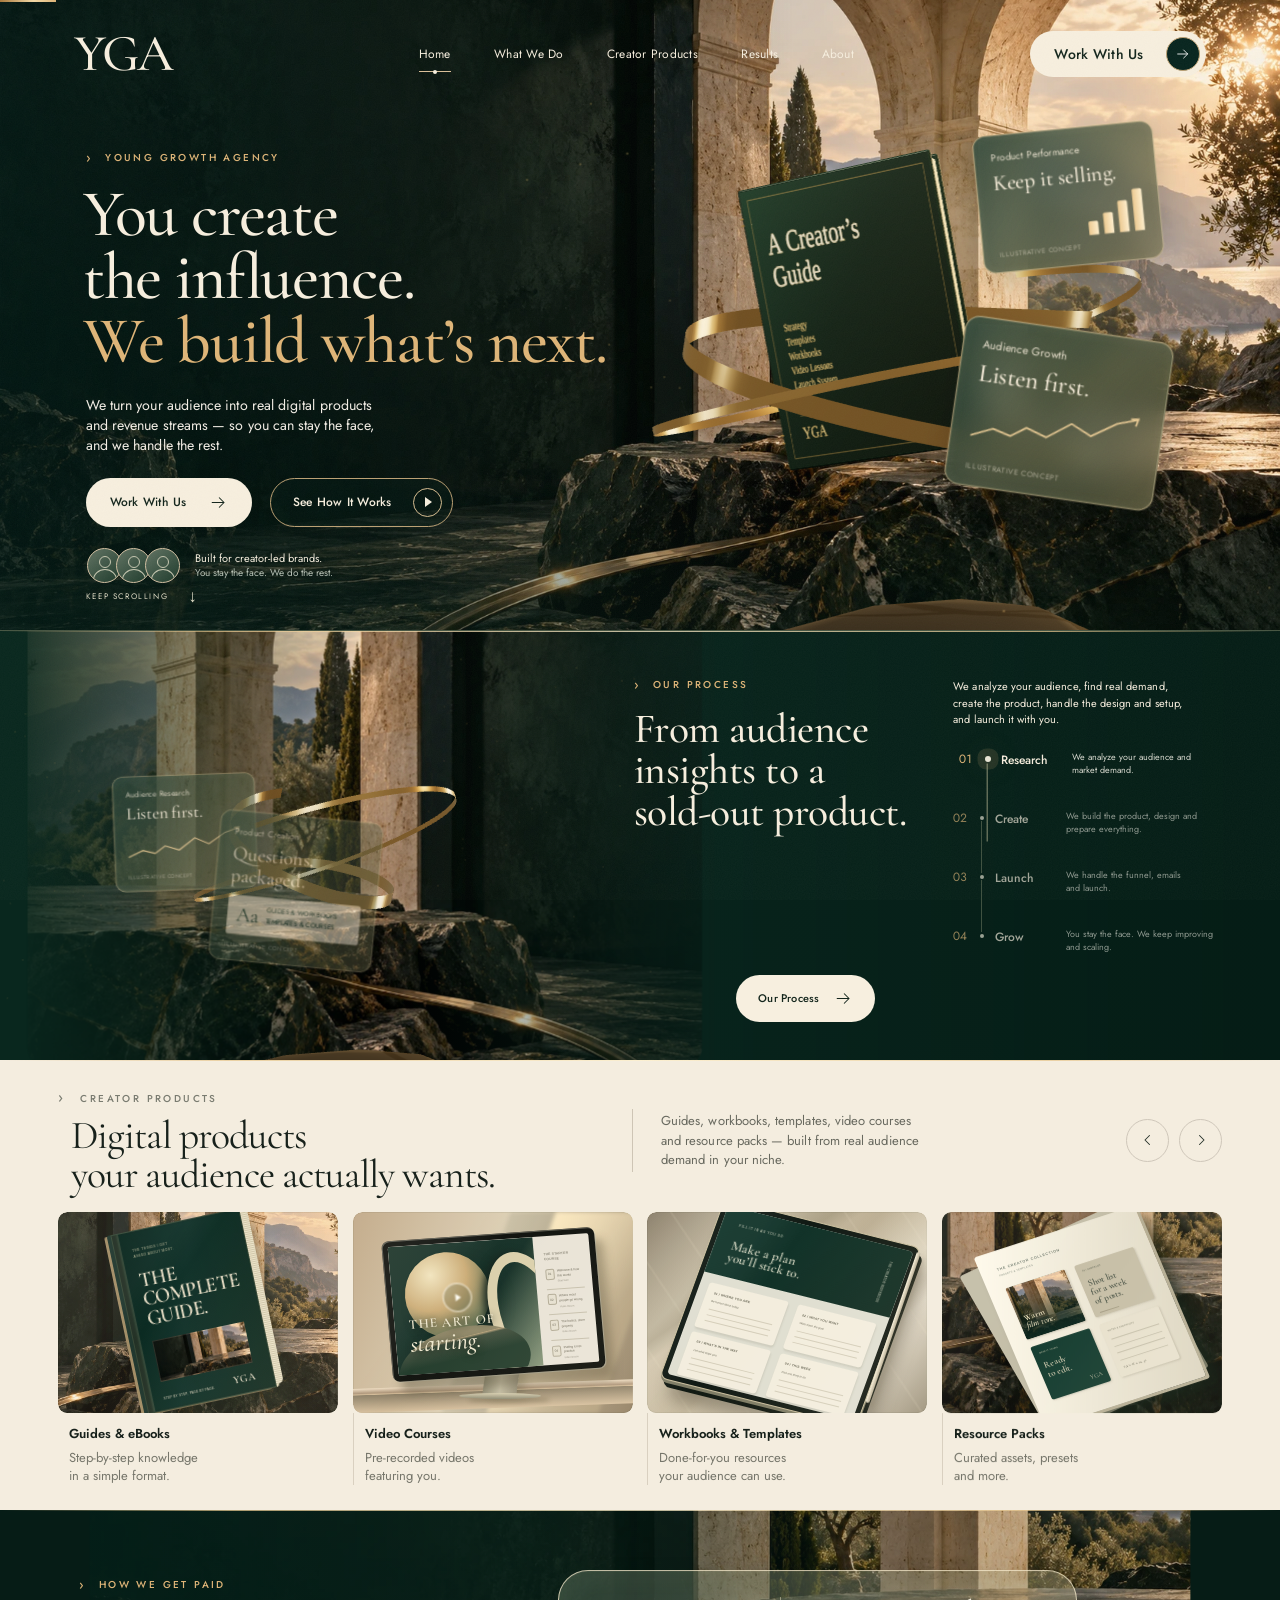
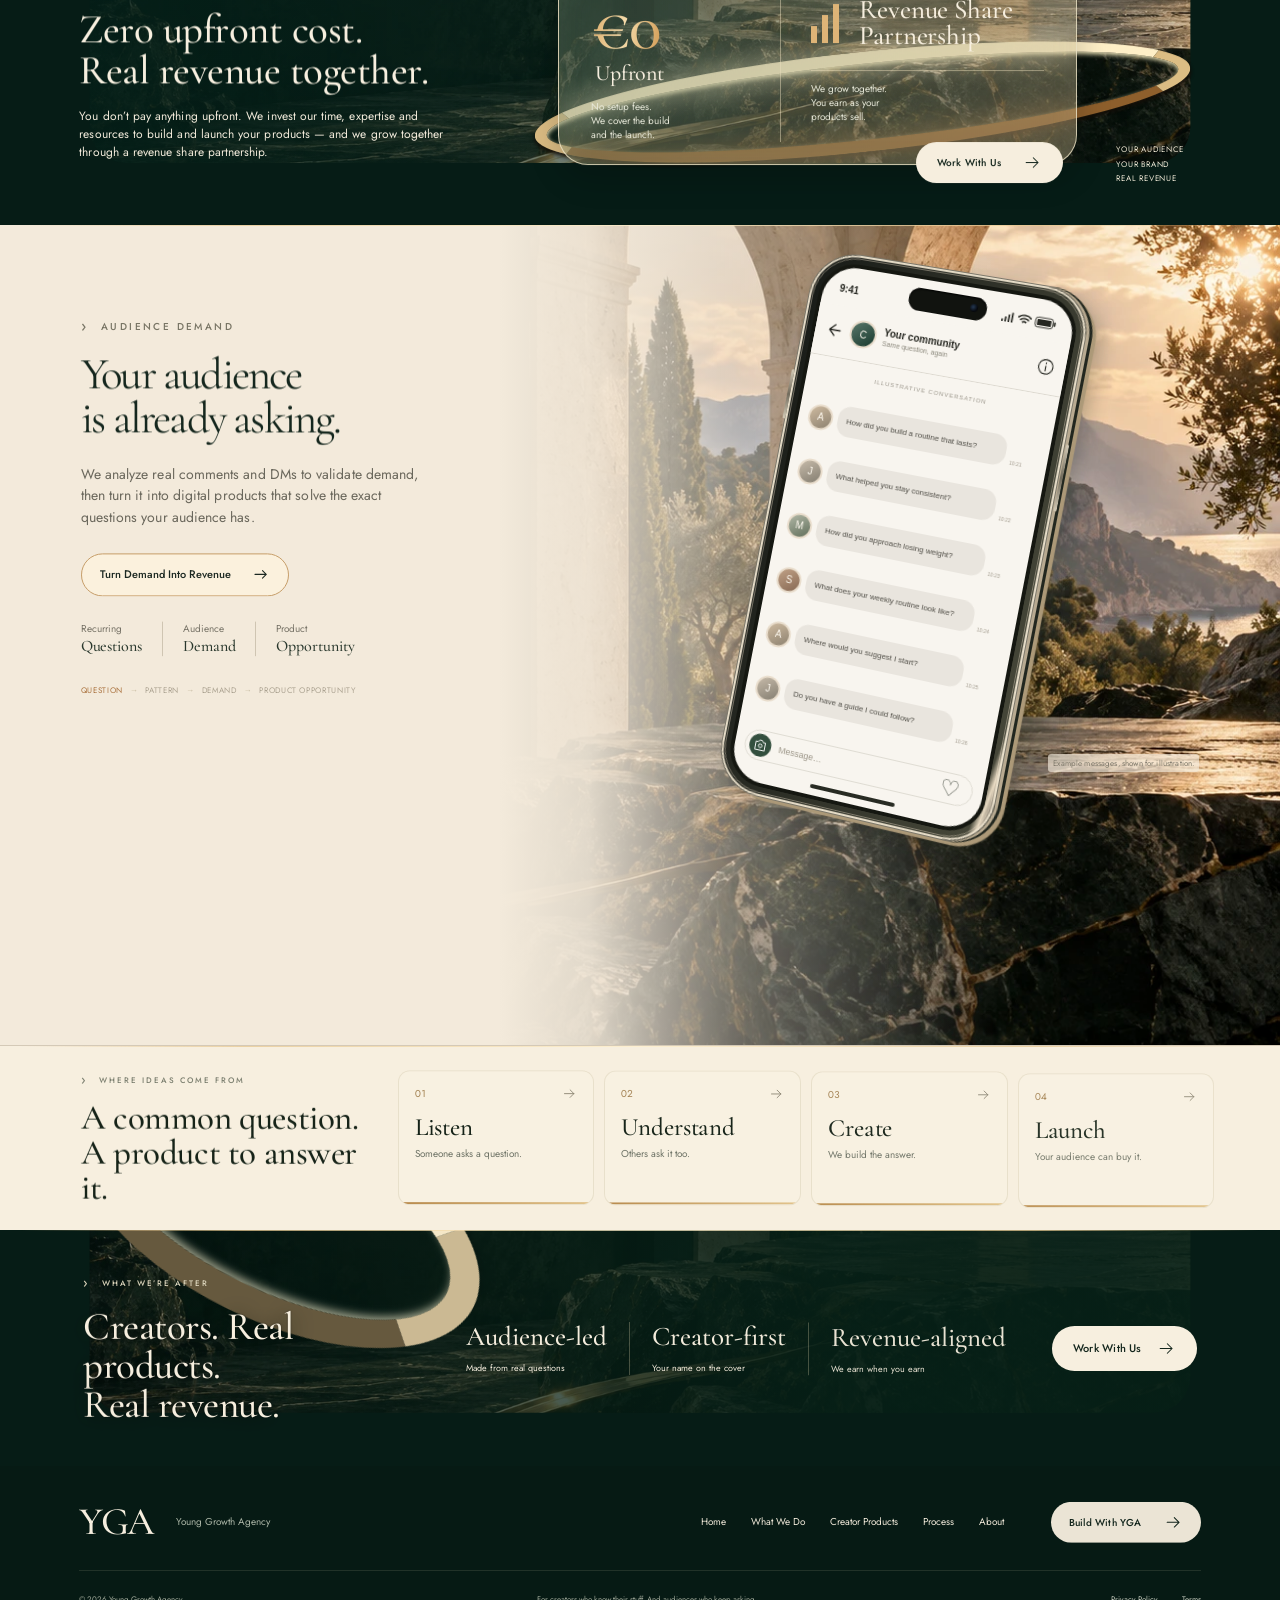
